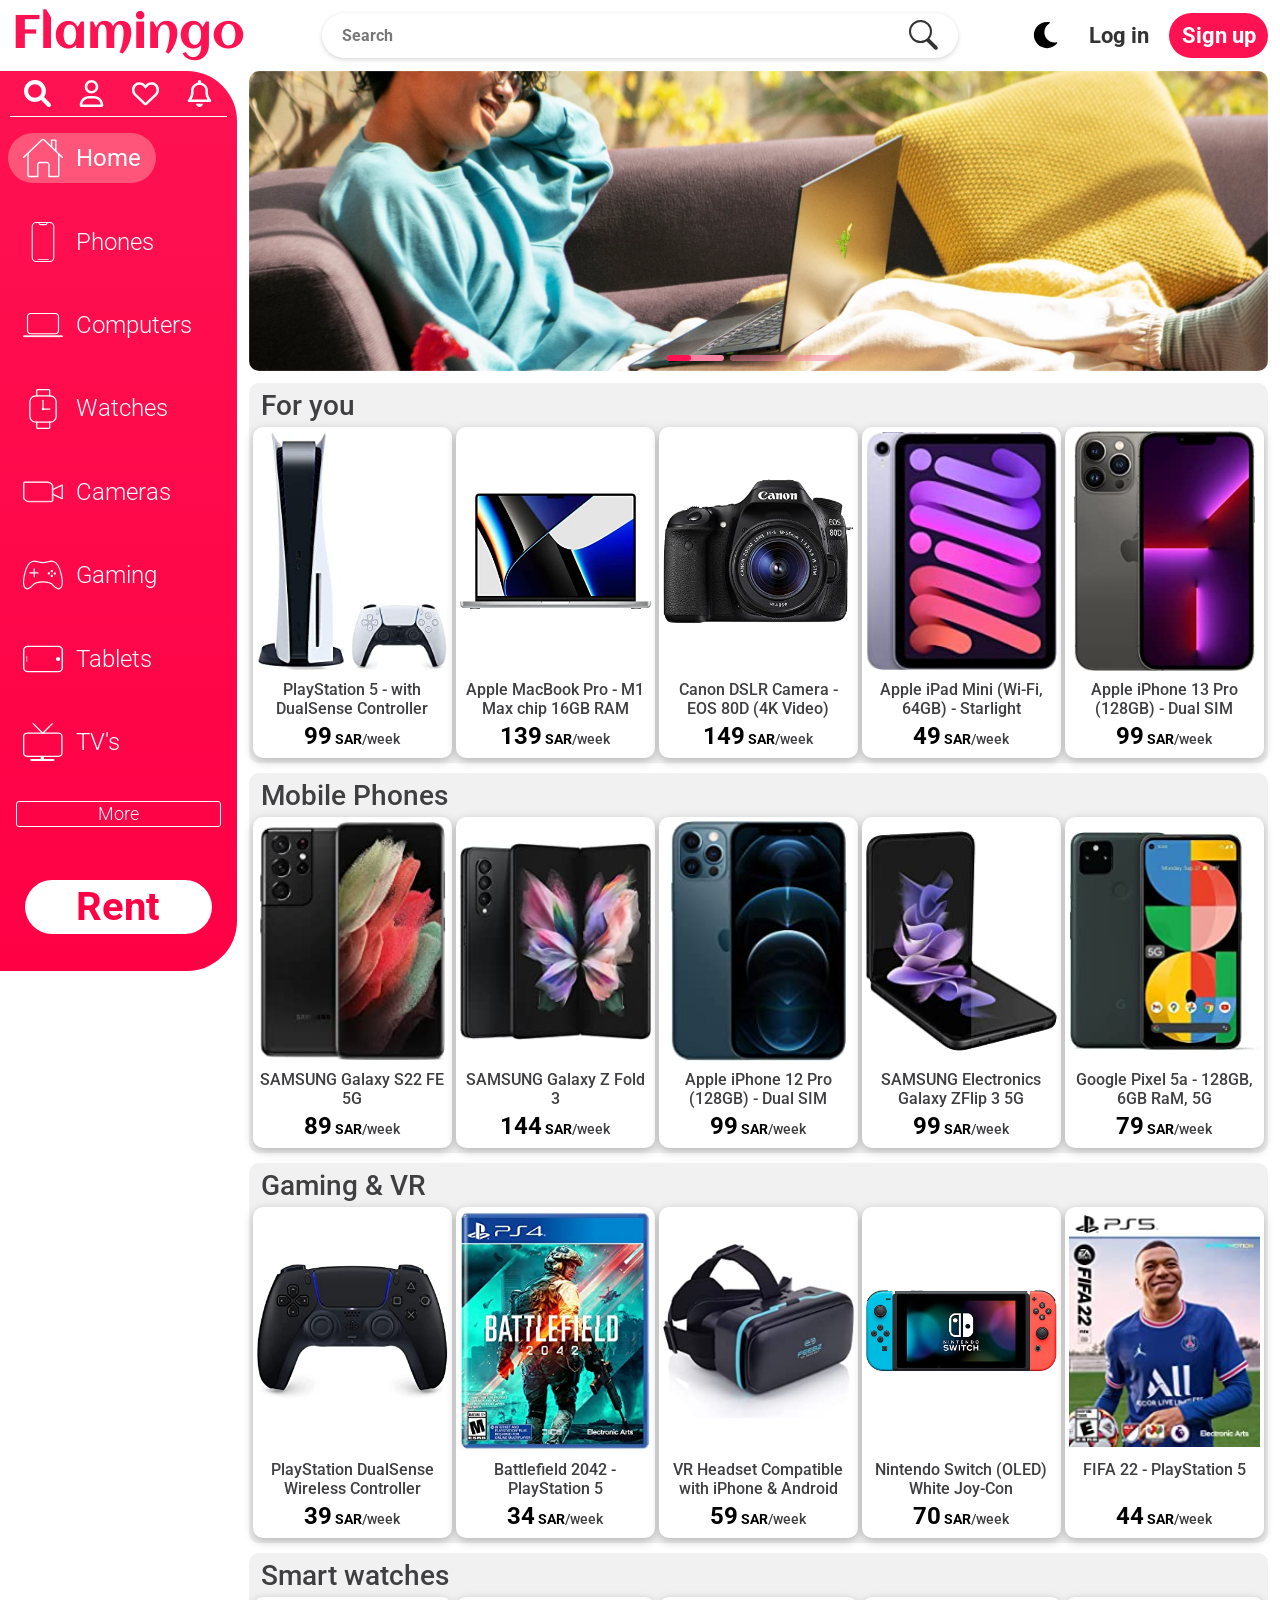
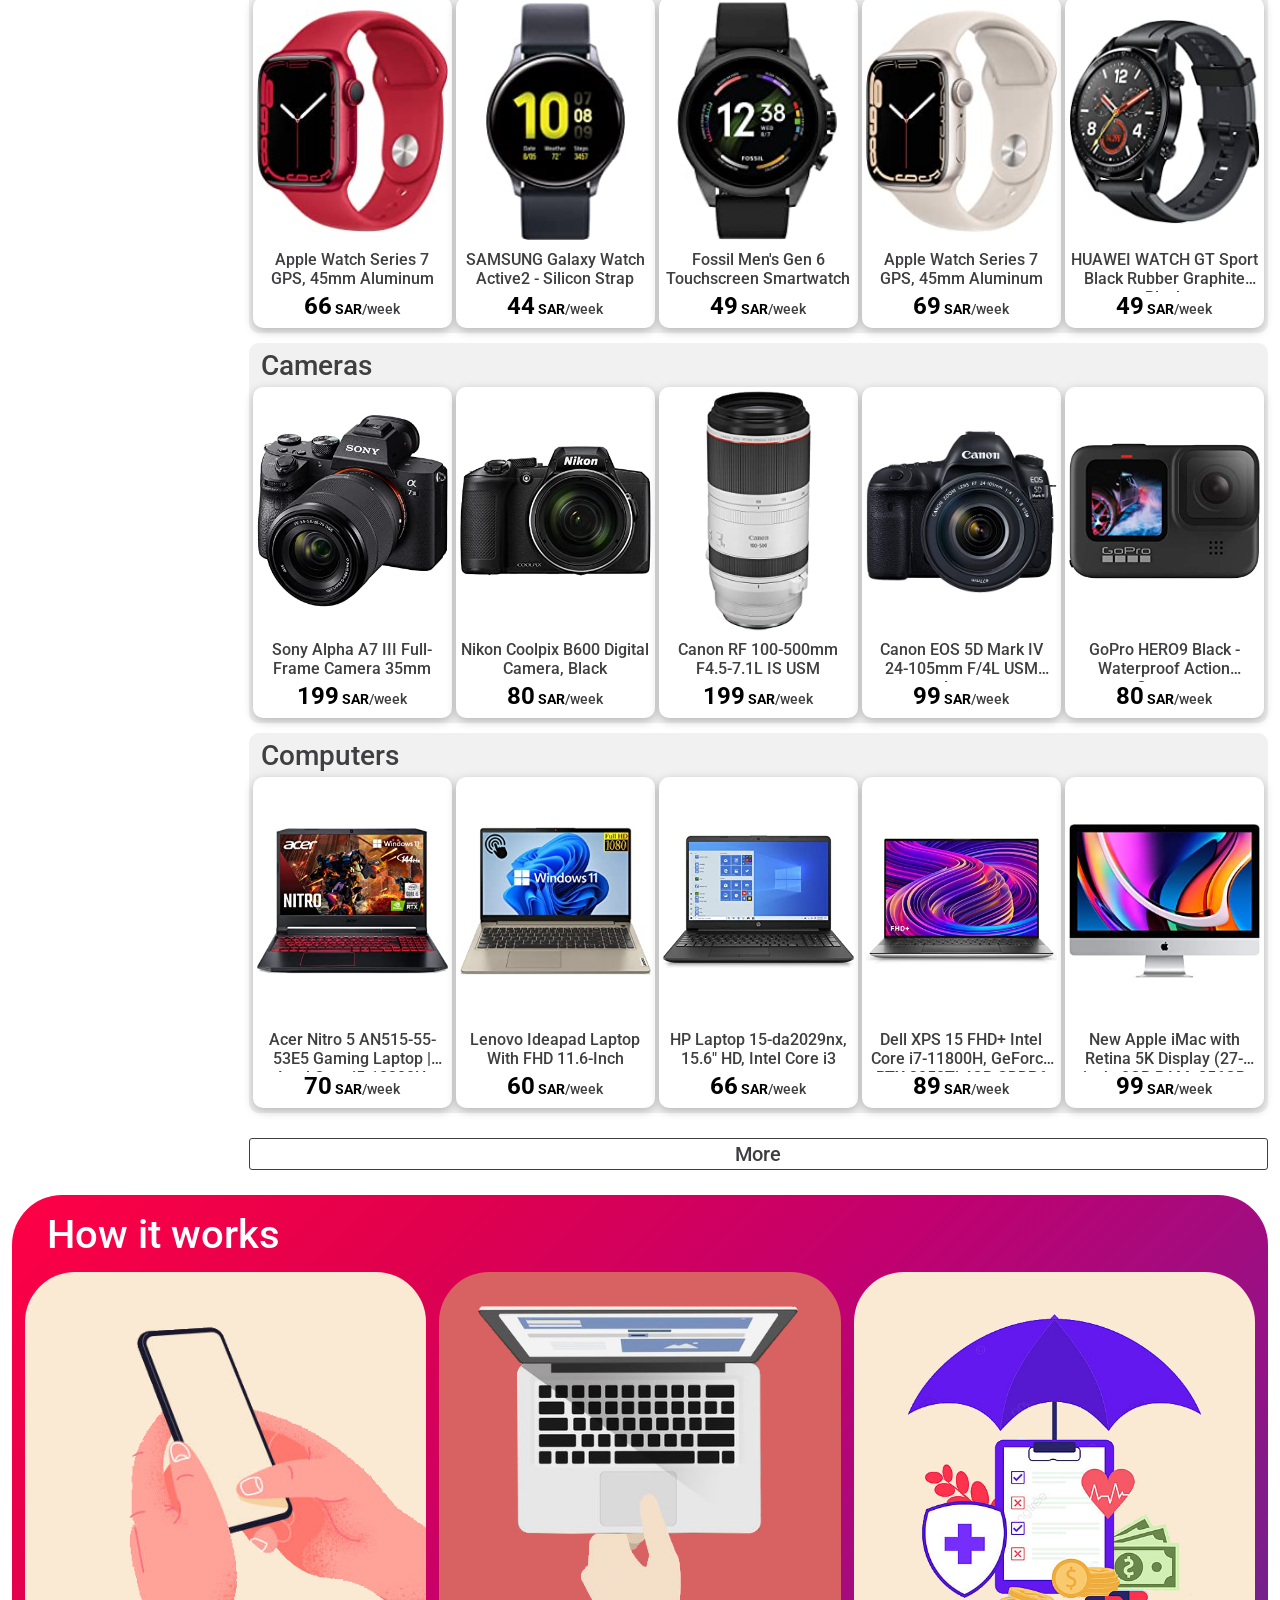
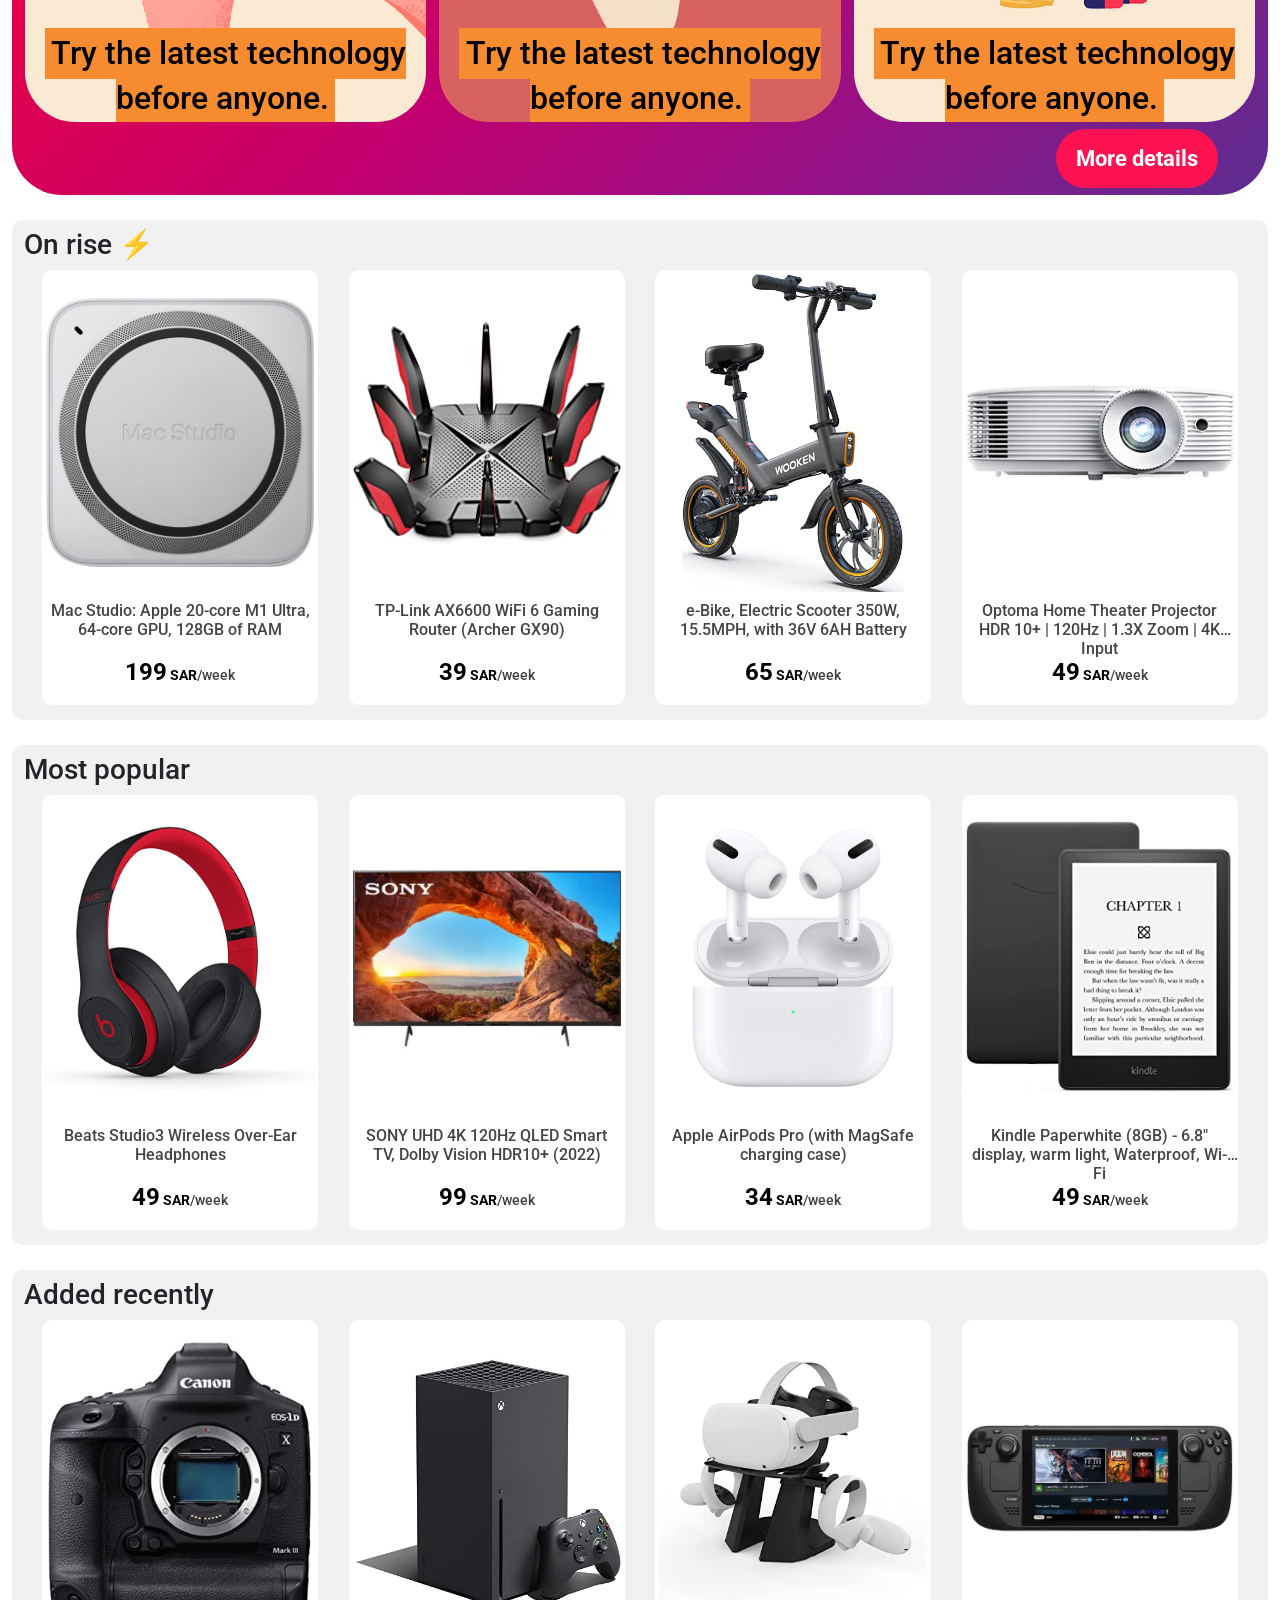
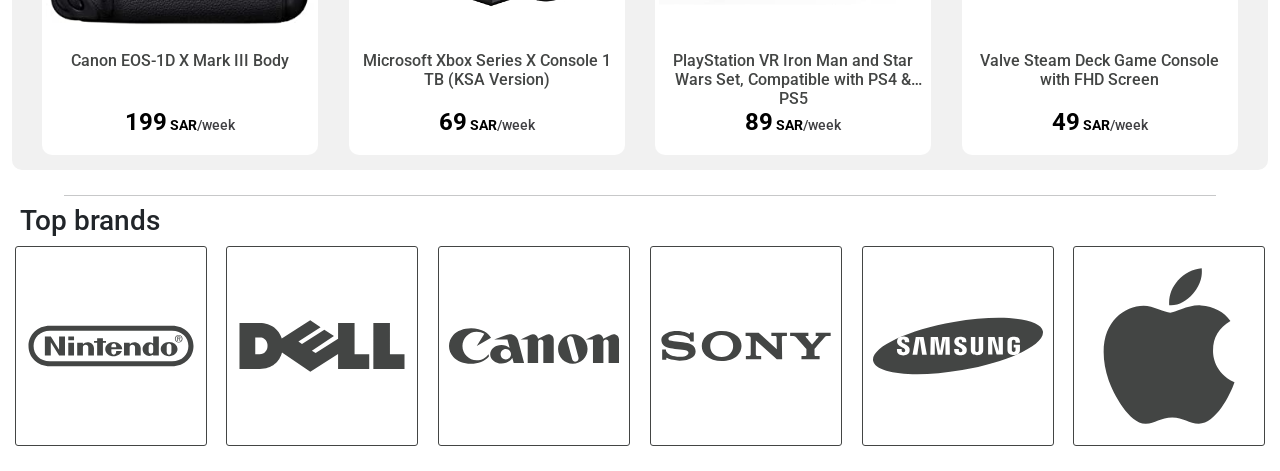
==== index.html @ 613e37cb "fix" ====
<!DOCTYPE html>
<html lang="en">

<head>

    <title>Flamingo | Rent your favorite electronics with flamingo.</title>

    <!-- Meta Tags -->
    <meta charset="UTF-8">
    <meta name="author" content="Flamingo | First website in the Middle East to rent electronics">
    <meta http-equiv="X-UA-Compatible" content="IE=edge">
    <meta name="viewport" content="width=device-width, initial-scale=1.0">
    <meta name="theme-color" media="(prefers-color-scheme: light)" content="white">
    <meta name="theme-color" media="(prefers-color-scheme: dark)" content="black">
    <meta name="description" content="Rent your favorite electronics & try high tech before everyone.">
    <meta name="keywords"
        content="rent, lease, electronics, apple, iphone, iphone pro max, apple watch, pro, max, mac, macbook, macbook pro, macbook air, ipad, ipad pro, imac, samsung, galaxy, z flip, z fold, note, ultra, FE, samsung watch, tab, tablet, canon, EOS, canon eos, nikon, sony alpha, dslr, sony, playstation, playstation 5, ps5, playstation VR VR, dualsense, dualsense controller, fifa, call of duty, battlefield, google, google pixel, google pixel pro, nintendo, nintendo switch, nintendo switch lite, nintendo switch oled, smart watch, huawei, huawei tablet, huawei watch, gopro, gopro hero, gopro max, gopro camera, dell, dell alienware, dell xps, dell vostro, hp, hp pavilion, hp envy, lenovo, lenovo yoga, lenovo thinkpad, acer, acer aspire, acer nitro, acer predator">

    <!-- Facebook open graph -->
    <meta property="og:url" content="" />
    <meta property="og:image" content=".jpg" />
    <meta property="og:type" content="website" />
    <meta property="og:title" content="Flamingo | First website in the Middle East to rent electronics" />
    <meta property="og:description" content="Rent your favorite electronics & try high tech before everyone." />

    <!-- Twitter open graph -->
    <meta name="twitter:image" content=".jpg">
    <meta name="twitter:card" content="summary_large_image">
    <meta name="twitter:title" content="Flamingo | First website in the Middle East to rent electronics">
    <meta name="twitter:description" content="Rent your favorite electronics & try high tech before everyone.">

    <!-- Google Fonts File -->
    <link rel="preconnect" href="https://fonts.googleapis.com">
    <link rel="preconnect" href="https://fonts.gstatic.com" crossorigin>
    <link
        href="https://fonts.googleapis.com/css2?family=Aclonica&family=Roboto:ital,wght@0,100;0,300;0,400;0,500;0,700;0,900;1,100;1,300;1,400;1,500;1,700;1,900&display=swap"
        rel="stylesheet">

    <!-- Website icon -->
    <link rel="shortcut icon" type="image/ico" href="flamingo.ico">

    <!-- Normalize File -->
    <link rel="stylesheet" href="Normalize.css">

    <!-- Bootstrap File -->
    <link rel="stylesheet" href="bootstrap-5.1.3-dist/css/bootstrap.css">

    <!-- CSS File -->
    <link rel="stylesheet" href="main.css">

</head>

<body ondragstart="return false;">

    <!-- Start header -->
    <header>
        <div class="container-box">
            <!-- Website Logo -->
            <div class="logo">
                <a class="logo-link" href="#">Flamingo</a>
            </div>
            <!-- Search Box -->
            <div class="search-box">
                <div class="search-div">
                    <form autocomplete="off" action="" method="get">
                        <input class="input-search" type="search" value placeholder="Search" autocomplete="off"
                            name="hidden" autofill="off">
                    </form>
                </div>
                <div class="search-icon">
                    <svg width="29" height="30" viewBox="0 0 29 30" fill="none">
                        <path
                            d="M19.7375 18L28.2564 26.5188C29.0123 27.2748 29.0123 28.5004 28.2564 29.2563C27.5004 30.0123 26.2748 30.0123 25.5189 29.2563L17.0001 20.7375L19.7375 18Z"
                            fill="currentColor" />
                        <circle cx="11.5" cy="11.5" r="10.5" stroke="currentColor" stroke-width="2" />
                    </svg>
                </div>
            </div>
            <!-- Three Button (Darkmode, Login, & Sign up) -->
            <div class="btn-box">

                <!-- Darkmode Button -->
                <div class="dark-box">
                    <input type="checkbox" class="dark dark-mode-toggle" id="dark-mode-toggle">
                    <label class="slider" for="dark-mode-toggle">
                        <div class="before"></div>
                    </label>
                </div>

                <!-- Login Button -->
                <div class="log-in-box">
                    <a class="log-in" href="#">Log in</a>
                </div>

                <!-- Sign up Button -->
                <div class="sign-up-box">
                    <a class="sign-up" href="#">Sign up</a>
                </div>

            </div>
        </div>
    </header>
    <!-- End header -->

    <!-- Start Body Site-->
    <section class="body-site container-fluid">
        <div class="body-row row">
            <!-- Start Nav Bar-->
            <nav class="col-3">
                <div class="nav-box container-fluid">
                    <!-- Mini Notification Box -->
                    <div class="mini-nav row flex-nowrap justify-content-between align-items-center">
                        <!-- Search icon-->
                        <div class="col-3 four-mini-nav">
                            <a href="#">
                                <svg xmlns="http://www.w3.org/2000/svg" viewBox="0 0 512 512">
                                    <path
                                        d="M500.3 443.7l-119.7-119.7c27.22-40.41 40.65-90.9 33.46-144.7C401.8 87.79 326.8 13.32 235.2 1.723C99.01-15.51-15.51 99.01 1.724 235.2c11.6 91.64 86.08 166.7 177.6 178.9c53.8 7.189 104.3-6.236 144.7-33.46l119.7 119.7c15.62 15.62 40.95 15.62 56.57 0C515.9 484.7 515.9 459.3 500.3 443.7zM79.1 208c0-70.58 57.42-128 128-128s128 57.42 128 128c0 70.58-57.42 128-128 128S79.1 278.6 79.1 208z" />
                                </svg>
                            </a>
                        </div>
                        <!-- User icon -->
                        <div class="col-3 user four-mini-nav">
                            <a href="#">
                                <svg xmlns="http://www.w3.org/2000/svg" viewBox="0 0 448 512">
                                    <path
                                        d="M272 304h-96C78.8 304 0 382.8 0 480c0 17.67 14.33 32 32 32h384c17.67 0 32-14.33 32-32C448 382.8 369.2 304 272 304zM48.99 464C56.89 400.9 110.8 352 176 352h96c65.16 0 119.1 48.95 127 112H48.99zM224 256c70.69 0 128-57.31 128-128c0-70.69-57.31-128-128-128S96 57.31 96 128C96 198.7 153.3 256 224 256zM224 48c44.11 0 80 35.89 80 80c0 44.11-35.89 80-80 80S144 172.1 144 128C144 83.89 179.9 48 224 48z" />
                                </svg>
                            </a>
                        </div>
                        <!-- Love icon -->
                        <div class="col-3 four-mini-nav">
                            <a href="#">
                                <svg xmlns="http://www.w3.org/2000/svg" viewBox="0 0 512 512">
                                    <path
                                        d="M244 84L255.1 96L267.1 84.02C300.6 51.37 347 36.51 392.6 44.1C461.5 55.58 512 115.2 512 185.1V190.9C512 232.4 494.8 272.1 464.4 300.4L283.7 469.1C276.2 476.1 266.3 480 256 480C245.7 480 235.8 476.1 228.3 469.1L47.59 300.4C17.23 272.1 0 232.4 0 190.9V185.1C0 115.2 50.52 55.58 119.4 44.1C164.1 36.51 211.4 51.37 244 84C243.1 84 244 84.01 244 84L244 84zM255.1 163.9L210.1 117.1C188.4 96.28 157.6 86.4 127.3 91.44C81.55 99.07 48 138.7 48 185.1V190.9C48 219.1 59.71 246.1 80.34 265.3L256 429.3L431.7 265.3C452.3 246.1 464 219.1 464 190.9V185.1C464 138.7 430.4 99.07 384.7 91.44C354.4 86.4 323.6 96.28 301.9 117.1L255.1 163.9z" />
                                </svg>
                            </a>
                        </div>
                        <!-- Notification icon -->
                        <div class="col-3 four-mini-nav">
                            <a href="#">
                                <svg xmlns="http://www.w3.org/2000/svg" viewBox="0 0 448 512">
                                    <path
                                        d="M256 32V49.88C328.5 61.39 384 124.2 384 200V233.4C384 278.8 399.5 322.9 427.8 358.4L442.7 377C448.5 384.2 449.6 394.1 445.6 402.4C441.6 410.7 433.2 416 424 416H24C14.77 416 6.365 410.7 2.369 402.4C-1.628 394.1-.504 384.2 5.26 377L20.17 358.4C48.54 322.9 64 278.8 64 233.4V200C64 124.2 119.5 61.39 192 49.88V32C192 14.33 206.3 0 224 0C241.7 0 256 14.33 256 32V32zM216 96C158.6 96 112 142.6 112 200V233.4C112 281.3 98.12 328 72.31 368H375.7C349.9 328 336 281.3 336 233.4V200C336 142.6 289.4 96 232 96H216zM288 448C288 464.1 281.3 481.3 269.3 493.3C257.3 505.3 240.1 512 224 512C207 512 190.7 505.3 178.7 493.3C166.7 481.3 160 464.1 160 448H288z" />
                                </svg>
                            </a>
                        </div>
                        <!-- Three dots icon (appears only in screen under 13 inch) -->
                        <div class="col-12 nine-dots-box">
                            <div class="nine-dots">
                                <svg width="24" height="24" viewBox="0 0 24 24" fill="none"
                                    xmlns="http://www.w3.org/2000/svg" data-testid="category-menu-icon">
                                    <path
                                        d="M7.58594 7.21875C7.2207 7.69336 6.64648 8 6 8C5.54883 8 5.13281 7.85156 4.79688 7.59961C4.3125 7.23438 4 6.6543 4 6C4 4.89453 4.89453 4 6 4C7.10547 4 8 4.89453 8 6C8 6.45898 7.8457 6.88281 7.58594 7.21875Z"
                                        class="group-one"></path>
                                    <path
                                        d="M13.5859 7.21875C13.2207 7.69336 12.6465 8 12 8C11.5488 8 11.1328 7.85156 10.7969 7.59961C10.3125 7.23438 10 6.6543 10 6C10 4.89453 10.8945 4 12 4C13.1055 4 14 4.89453 14 6C14 6.45898 13.8457 6.88281 13.5859 7.21875Z"
                                        class="group-one"></path>
                                    <path
                                        d="M19.5859 7.21875C19.2207 7.69336 18.6465 8 18 8C17.5488 8 17.1328 7.85156 16.7969 7.59961C16.3125 7.23438 16 6.6543 16 6C16 4.89453 16.8945 4 18 4C19.1055 4 20 4.89453 20 6C20 6.45898 19.8457 6.88281 19.5859 7.21875Z"
                                        class="group-one"></path>
                                    <path
                                        d="M8 12C8 13.1055 7.10547 14 6 14C4.89453 14 4 13.1055 4 12C4 10.8945 4.89453 10 6 10C6.64062 10 7.21094 10.3008 7.57617 10.7695C7.8418 11.1094 8 11.5352 8 12Z"
                                        class="group-two"></path>
                                    <path
                                        d="M14 12C14 13.1055 13.1055 14 12 14C10.8945 14 10 13.1055 10 12C10 10.8945 10.8945 10 12 10C12.6406 10 13.2109 10.3008 13.5762 10.7695C13.8418 11.1094 14 11.5352 14 12Z"
                                        class="group-two"></path>
                                    <path
                                        d="M20 12C20 13.1055 19.1055 14 18 14C16.8945 14 16 13.1055 16 12C16 10.8945 16.8945 10 18 10C18.6406 10 19.2109 10.3008 19.5762 10.7695C19.8418 11.1094 20 11.5352 20 12Z"
                                        class="group-two"></path>
                                    <path
                                        d="M7.70117 19.0527C7.89062 18.748 8 18.3867 8 18C8 16.8945 7.10547 16 6 16C4.89453 16 4 16.8945 4 18C4 19.1055 4.89453 20 6 20C6.71875 20 7.34961 19.6211 7.70117 19.0527Z"
                                        class="group-three"></path>
                                    <path
                                        d="M13.7012 19.0527C13.8906 18.748 14 18.3867 14 18C14 16.8945 13.1055 16 12 16C10.8945 16 10 16.8945 10 18C10 19.1055 10.8945 20 12 20C12.7188 20 13.3496 19.6211 13.7012 19.0527Z"
                                        class="group-three"></path>
                                    <path
                                        d="M19.7012 19.0527C19.8906 18.748 20 18.3867 20 18C20 16.8945 19.1055 16 18 16C16.8945 16 16 16.8945 16 18C16 19.1055 16.8945 20 18 20C18.7188 20 19.3496 19.6211 19.7012 19.0527Z"
                                        class="group-three"></path>
                                </svg>
                            </div>

                            <div class="drop-list">
                                <div class="">
                                    <a class="search-icon-drop-nav" href="#">
                                        <svg viewBox="0 0 24 24" aria-hidden="true"><g><path d="M21.53 20.47l-3.66-3.66C19.195 15.24 20 13.214 20 11c0-4.97-4.03-9-9-9s-9 4.03-9 9 4.03 9 9 9c2.215 0 4.24-.804 5.808-2.13l3.66 3.66c.147.146.34.22.53.22s.385-.073.53-.22c.295-.293.295-.767.002-1.06zM3.5 11c0-4.135 3.365-7.5 7.5-7.5s7.5 3.365 7.5 7.5-3.365 7.5-7.5 7.5-7.5-3.365-7.5-7.5z"></path></g></svg>
                                    </a>
                                </div>
                                <div class="">
                                    <a href="#">
                                        <svg viewBox="0 0 24 24" aria-hidden="true"><g><path d="M12 11.816c1.355 0 2.872-.15 3.84-1.256.814-.93 1.078-2.368.806-4.392-.38-2.825-2.117-4.512-4.646-4.512S7.734 3.343 7.354 6.17c-.272 2.022-.008 3.46.806 4.39.968 1.107 2.485 1.256 3.84 1.256zM8.84 6.368c.162-1.2.787-3.212 3.16-3.212s2.998 2.013 3.16 3.212c.207 1.55.057 2.627-.45 3.205-.455.52-1.266.743-2.71.743s-2.255-.223-2.71-.743c-.507-.578-.657-1.656-.45-3.205zm11.44 12.868c-.877-3.526-4.282-5.99-8.28-5.99s-7.403 2.464-8.28 5.99c-.172.692-.028 1.4.395 1.94.408.52 1.04.82 1.733.82h12.304c.693 0 1.325-.3 1.733-.82.424-.54.567-1.247.394-1.94zm-1.576 1.016c-.126.16-.316.246-.552.246H5.848c-.235 0-.426-.085-.552-.246-.137-.174-.18-.412-.12-.654.71-2.855 3.517-4.85 6.824-4.85s6.114 1.994 6.824 4.85c.06.242.017.48-.12.654z"></path></g></svg>
                                    </a>
                                </div>
                                <div class="">
                                    <a href="#">
                                        <svg viewBox="0 0 24 24" aria-hidden="true"><g><path d="M12 21.638h-.014C9.403 21.59 1.95 14.856 1.95 8.478c0-3.064 2.525-5.754 5.403-5.754 2.29 0 3.83 1.58 4.646 2.73.814-1.148 2.354-2.73 4.645-2.73 2.88 0 5.404 2.69 5.404 5.755 0 6.376-7.454 13.11-10.037 13.157H12zM7.354 4.225c-2.08 0-3.903 1.988-3.903 4.255 0 5.74 7.034 11.596 8.55 11.658 1.518-.062 8.55-5.917 8.55-11.658 0-2.267-1.823-4.255-3.903-4.255-2.528 0-3.94 2.936-3.952 2.965-.23.562-1.156.562-1.387 0-.014-.03-1.425-2.965-3.954-2.965z"></path></g></svg>
                                    </a>
                                </div>
                                <div class="">
                                    <a href="#">
                                        <svg viewBox="0 0 24 24" aria-hidden="true"><g><path d="M21.697 16.468c-.02-.016-2.14-1.64-2.103-6.03.02-2.532-.812-4.782-2.347-6.335C15.872 2.71 14.01 1.94 12.005 1.93h-.013c-2.004.01-3.866.78-5.242 2.174-1.534 1.553-2.368 3.802-2.346 6.334.037 4.33-2.02 5.967-2.102 6.03-.26.193-.366.53-.265.838.102.308.39.515.712.515h4.92c.102 2.31 1.997 4.16 4.33 4.16s4.226-1.85 4.327-4.16h4.922c.322 0 .61-.206.71-.514.103-.307-.003-.645-.263-.838zM12 20.478c-1.505 0-2.73-1.177-2.828-2.658h5.656c-.1 1.48-1.323 2.66-2.828 2.66zM4.38 16.32c.74-1.132 1.548-3.028 1.524-5.896-.018-2.16.644-3.982 1.913-5.267C8.91 4.05 10.397 3.437 12 3.43c1.603.008 3.087.62 4.18 1.728 1.27 1.285 1.933 3.106 1.915 5.267-.024 2.868.785 4.765 1.525 5.896H4.38z"></path></g></svg>
                                    </a>
                                </div>
                            </div>
                        </div>
                    </div>

                    <!-- Start Nav Categories -->
                    <div class="categories-box">

                        <!-- Home -->
                        <div>
                            <a href="#" class="row cat-items active-btn">
                                <div class="col-12 cat">
                                    <div class="">
                                        <svg class="big-nav-icon" width="56" height="54" viewBox="0 0 56 54" fill="none"
                                            xmlns="http://www.w3.org/2000/svg">
                                            <path
                                                d="M7 21V51.0317C7 51.5538 7.20593 52.0544 7.57247 52.4235C7.93902 52.7926 8.43617 53 8.95455 53H20.6818V36.2698C20.6818 35.4868 20.9907 34.7359 21.5405 34.1822C22.0903 33.6285 22.8361 33.3175 23.6136 33.3175H33.3864C34.1639 33.3175 34.9096 33.6285 35.4595 34.1822C36.0093 34.7359 36.3182 35.4868 36.3182 36.2698V53H48.0455C48.5638 53 49.061 52.7926 49.4275 52.4235C49.7941 52.0544 50 51.5538 50 51.0317V22"
                                                stroke="white" stroke-width="2" stroke-linecap="round"
                                                stroke-linejoin="round" />
                                            <path
                                                d="M55 26L29.3126 1.47871C28.71 0.844041 27.3009 0.836829 26.6874 1.47871L1 26"
                                                stroke="white" stroke-width="2" stroke-linecap="round"
                                                stroke-linejoin="round" />
                                            <path d="M46 17V2H40V11" stroke="white" stroke-width="2"
                                                stroke-linecap="round" stroke-linejoin="round" />
                                        </svg>
                                    </div>
                                    <div class="text">Home</div>
                                </div>
                            </a>
                        </div>

                        <!-- Phones -->
                        <div>
                            <a href="#" class="row cat-items">
                                <div class="col-12 cat">
                                    <div class="">
                                        <svg class="big-nav-icon" width="43" height="76" viewBox="0 0 43 76" fill="none"
                                            xmlns="http://www.w3.org/2000/svg">
                                            <path
                                                d="M34.3125 1H8.6875C4.44181 1 1 4.31309 1 8.4V67.6C1 71.6869 4.44181 75 8.6875 75H34.3125C38.5582 75 42 71.6869 42 67.6V8.4C42 4.31309 38.5582 1 34.3125 1Z"
                                                stroke="white" stroke-width="2" stroke-linecap="round"
                                                stroke-linejoin="round" />
                                            <path
                                                d="M9 1H12.75C13.0815 1 13.3995 1.14048 13.6339 1.39052C13.8683 1.64057 14 1.97971 14 2.33333C14 3.04058 14.2634 3.71885 14.7322 4.21895C15.2011 4.71905 15.837 5 16.5 5H26.5C27.163 5 27.7989 4.71905 28.2678 4.21895C28.7366 3.71885 29 3.04058 29 2.33333C29 1.97971 29.1317 1.64057 29.3661 1.39052C29.6005 1.14048 29.9185 1 30.25 1H34"
                                                stroke="white" stroke-width="2" stroke-linecap="round"
                                                stroke-linejoin="round" />
                                            <rect x="11" y="71" width="22" height="1" rx="0.5" fill="white" />
                                        </svg>
                                    </div>
                                    <div class="text">Phones</div>
                                </div>
                            </a>
                        </div>

                        <!-- Computers -->
                        <div>
                            <a href="#" class="row cat-items">
                                <div class="col-12 cat">
                                    <div class="">
                                        <svg class="big-nav-icon" width="71" height="43" viewBox="0 0 71 43" fill="none"
                                            xmlns="http://www.w3.org/2000/svg">
                                            <rect x="8" y="1" width="55" height="36" rx="6" stroke="white"
                                                stroke-width="2" />
                                            <rect x="0.719595" y="40.7196" width="69.5608" height="1.43919"
                                                rx="0.719595" fill="white" />
                                            <rect x="0.719595" y="40.7196" width="69.5608" height="1.43919"
                                                rx="0.719595" stroke="white" stroke-width="1.43919" />
                                        </svg>
                                    </div>
                                    <div class="text">Computers</div>
                                </div>
                            </a>
                        </div>

                        <!-- Watches -->
                        <div>
                            <a href="#" class="row cat-items">
                                <div class="col-12 cat">
                                    <div class="">
                                        <svg class="big-nav-icon" width="44" height="64" viewBox="0 0 44 64" fill="none"
                                            xmlns="http://www.w3.org/2000/svg">
                                            <path
                                                d="M12 12V2.1C12 1.80826 12.1086 1.52847 12.302 1.32218C12.4954 1.11589 12.7577 1 13.0312 1H31.5938C31.8673 1 32.1296 1.11589 32.323 1.32218C32.5164 1.52847 32.625 1.80826 32.625 2.1V12"
                                                stroke="white" stroke-width="2" stroke-linejoin="round" />
                                            <path
                                                d="M32.625 52V61.9C32.625 62.1917 32.5164 62.4715 32.323 62.6778C32.1296 62.8841 31.8673 63 31.5938 63H13.0312C12.7577 63 12.4954 62.8841 12.302 62.6778C12.1086 62.4715 12 62.1917 12 61.9V52"
                                                stroke="white" stroke-width="2" stroke-linejoin="round" />
                                            <path
                                                d="M21 31H33C33.5523 31 34 31.4477 34 32C34 32.5523 33.5523 33 33 33H21V31Z"
                                                fill="white" />
                                            <path
                                                d="M21 18C21 17.4477 21.4477 17 22 17C22.5523 17 23 17.4477 23 18V33H21V18Z"
                                                fill="white" />
                                            <path
                                                d="M33.6667 11H10.3333C5.17868 11 1 15.1787 1 20.3333V43.6667C1 48.8213 5.17868 53 10.3333 53H33.6667C38.8213 53 43 48.8213 43 43.6667V20.3333C43 15.1787 38.8213 11 33.6667 11Z"
                                                stroke="white" stroke-width="2" stroke-linejoin="round" />
                                            <circle cx="22" cy="32" r="2" fill="white" />
                                        </svg>
                                    </div>
                                    <div class="text">Watches</div>
                                </div>
                            </a>
                        </div>

                        <!-- Cameras -->
                        <div>
                            <a href="#" class="row cat-items">
                                <div class="col-12 cat">
                                    <div class="">
                                        <svg class="big-nav-icon" width="71" height="37" viewBox="0 0 71 37" fill="none"
                                            xmlns="http://www.w3.org/2000/svg">
                                            <path
                                                d="M53.3621 12.4527V13.2431L54.0762 12.9045L69.3739 5.65291C69.3745 5.65262 69.3752 5.65233 69.3758 5.65204C69.494 5.59766 69.632 5.56709 69.7759 5.56709C69.916 5.56709 70.0506 5.59609 70.1667 5.64785C70.2779 5.7081 70.3609 5.78435 70.4156 5.86375C70.4697 5.94216 70.4957 6.02238 70.5 6.09815V30.4231C70.4957 30.4988 70.4697 30.5791 70.4156 30.6575C70.3617 30.7357 70.2803 30.8108 70.1716 30.8707C70.0521 30.92 69.9164 30.9472 69.7759 30.9472C69.6314 30.9472 69.4919 30.9184 69.3699 30.8664L54.0762 23.6167L53.3621 23.2781V24.0685V33.4778C53.3621 34.1188 53.0555 34.7574 52.4674 35.2448C51.8766 35.7345 51.0582 36.0212 50.1897 36.0212H11.0172C8.20069 36.0212 5.51416 35.0932 3.54592 33.462C1.58038 31.8331 0.5 29.6462 0.5 27.3909V3.04343C0.5 2.40244 0.806555 1.76377 1.39467 1.27638C1.98549 0.786754 2.80383 0.5 3.67241 0.5H42.8448C45.6614 0.5 48.3479 1.42805 50.3161 3.05919C52.2817 4.68808 53.3621 6.87497 53.3621 9.1303V12.4527ZM11.0158 34.9923H11.0172H50.1897C50.6197 34.9923 51.0468 34.8515 51.3743 34.5801C51.7045 34.3065 51.9138 33.913 51.9138 33.4778L51.9138 9.1303L51.9138 9.12816C51.905 7.08152 50.9195 5.14458 49.2141 3.7313C47.5114 2.32021 45.2214 1.53595 42.8463 1.52896H42.8448H3.67241C3.24235 1.52896 2.81524 1.66973 2.48777 1.94111C2.15761 2.21473 1.94828 2.60821 1.94828 3.04343L1.94827 27.3909L1.94828 27.3931C1.95705 29.4397 2.94257 31.3766 4.64793 32.7899C6.35064 34.201 8.64067 34.9853 11.0158 34.9923ZM68.3379 29.1363L69.0517 29.474V28.6844V7.83684V7.04719L68.3379 7.38487L53.6483 14.334L53.3621 14.4694V14.786V21.7352V22.0518L53.6483 22.1872L68.3379 29.1363Z"
                                                fill="white" stroke="white" />
                                        </svg>
                                    </div>
                                    <div class="text">Cameras</div>
                                </div>
                            </a>
                        </div>

                        <!-- Gaming -->
                        <div>
                            <a href="#" class="row cat-items">
                                <div class="col-12 cat">
                                    <div class="">
                                        <svg class="big-nav-icon" width="68" height="49" viewBox="0 0 68 49" fill="none"
                                            xmlns="http://www.w3.org/2000/svg">
                                            <path
                                                d="M64.9608 23.4458C62.2585 11.2294 58.2505 3.43671 51.8265 1.53773C50.5824 1.17479 49.2923 0.993735 47.9963 1.0002C44.0471 1.0002 40.9306 3.35005 33.8971 3.35005C26.8637 3.35005 23.7413 1.0002 19.798 1.0002C18.4479 0.993206 17.1034 1.17412 15.8032 1.53773C9.37049 3.43671 5.39629 11.2368 2.66311 23.4458C-0.127345 35.9162 0.377875 45.7694 5.83248 47.661C9.651 48.9828 13.0656 46.2497 16.2996 42.227C19.9713 37.6448 24.4933 36.2349 33.8971 36.2349C43.301 36.2349 47.6467 37.6448 51.3243 42.227C54.5553 46.2526 58.0963 48.952 61.8134 47.6845C67.8379 45.627 67.7527 36.063 64.9608 23.4458Z"
                                                stroke="white" stroke-width="2" stroke-miterlimit="10" />
                                            <path d="M19 14V27.5" stroke="white" stroke-width="2" stroke-linecap="round"
                                                stroke-linejoin="round" />
                                            <path d="M25.5 21H12" stroke="white" stroke-width="2" stroke-linecap="round"
                                                stroke-linejoin="round" />
                                            <path
                                                d="M44 24C45.1046 24 46 23.1046 46 22C46 20.8954 45.1046 20 44 20C42.8954 20 42 20.8954 42 22C42 23.1046 42.8954 24 44 24Z"
                                                fill="white" />
                                            <path
                                                d="M54 24C53.6042 24 53.2173 23.8826 52.8883 23.6626C52.5593 23.4426 52.303 23.13 52.1518 22.7642C52.0005 22.3985 51.9612 21.9961 52.0388 21.608C52.1164 21.2199 52.3074 20.8635 52.5876 20.584C52.8678 20.3045 53.2246 20.1144 53.6129 20.0378C54.0012 19.9612 54.4035 20.0015 54.7688 20.1537C55.1342 20.3058 55.4462 20.5629 55.6654 20.8925C55.8845 21.2221 56.001 21.6092 56 22.005C55.9987 22.5346 55.7874 23.042 55.4124 23.416C55.0375 23.79 54.5296 24 54 24Z"
                                                fill="white" />
                                            <path
                                                d="M49 20C50.1046 20 51 19.1046 51 18C51 16.8954 50.1046 16 49 16C47.8954 16 47 16.8954 47 18C47 19.1046 47.8954 20 49 20Z"
                                                fill="white" />
                                            <path
                                                d="M49 28C50.1046 28 51 27.1046 51 26C51 24.8954 50.1046 24 49 24C47.8954 24 47 24.8954 47 26C47 27.1046 47.8954 28 49 28Z"
                                                fill="white" />
                                        </svg>
                                    </div>
                                    <div class="text">Gaming</div>
                                </div>
                            </a>
                        </div>

                        <!-- Tablets -->
                        <div>
                            <a href="#" class="row cat-items">
                                <div class="col-12 cat">
                                    <div class="">
                                        <svg class="big-nav-icon" width="57" height="38" viewBox="0 0 57 38" fill="none"
                                            xmlns="http://www.w3.org/2000/svg">
                                            <rect x="5" y="15" width="1" height="8" fill="white" />
                                            <path
                                                d="M53 19C53 20.6569 51.6569 22 50 22C48.3431 22 47 20.6569 47 19C47 17.3431 48.3431 16 50 16C51.6569 16 53 17.3431 53 19Z"
                                                fill="white" />
                                            <rect x="1" y="1" width="55" height="36" rx="6" stroke="white"
                                                stroke-width="2" />
                                        </svg>
                                    </div>
                                    <div class="text">Tablets</div>
                                </div>
                            </a>
                        </div>

                        <!-- TV's -->
                        <div>
                            <a href="#" class="row cat-items">
                                <div class="col-12 cat">
                                    <div class="">
                                        <svg class="big-nav-icon" width="61" height="58" viewBox="0 0 61 58" fill="none"
                                            xmlns="http://www.w3.org/2000/svg">
                                            <path
                                                d="M53.5 15.5833H6.83333C3.61167 15.5833 1 17.6976 1 20.3056V46.2778C1 48.8858 3.61167 51 6.83333 51H53.5C56.7217 51 59.3333 48.8858 59.3333 46.2778V20.3056C59.3333 17.6976 56.7217 15.5833 53.5 15.5833Z"
                                                stroke="white" stroke-width="2" stroke-linecap="round"
                                                stroke-linejoin="round" />
                                            <path d="M44.75 1L30.1667 15.5833L15.5834 1" stroke="white" stroke-width="2"
                                                stroke-linecap="round" stroke-linejoin="round" />
                                            <rect x="11" y="55" width="37" height="3" rx="1.5" fill="white" />
                                            <rect x="27" y="51" width="5" height="7" fill="white" />
                                        </svg>
                                    </div>
                                    <div class="text">TV's</div>
                                </div>
                            </a>
                        </div>

                        <!-- More Button in Nav -->
                        <div class="more-btn-nav-box">
                            <a href="#" class="row more">More</a>
                        </div>

                        <!-- Rent Button -->
                        <div class="rent-btn-nav-box">

                            <!-- Rent Button text appear in > 13 inch screen -->
                            <a class="row rent-btn-text" href="#">Rent</a>

                            <!-- Rent Button icon appear in < 13 inch screen -->
                            <a class="rent-btn-icon" href="#">
                                <svg xmlns="http://www.w3.org/2000/svg" viewBox="0 0 448 512">
                                    <path
                                        d="M384 32C419.3 32 448 60.65 448 96V416C448 451.3 419.3 480 384 480H64C28.65 480 0 451.3 0 416V96C0 60.65 28.65 32 64 32H384zM224 368C237.3 368 248 357.3 248 344V280H312C325.3 280 336 269.3 336 256C336 242.7 325.3 232 312 232H248V168C248 154.7 237.3 144 224 144C210.7 144 200 154.7 200 168V232H136C122.7 232 112 242.7 112 256C112 269.3 122.7 280 136 280H200V344C200 357.3 210.7 368 224 368z" />
                                </svg>
                            </a>

                        </div>
                    </div>
                </div>
            </nav>
            <!-- End Nav -->

            <!-- Start Carousel Section -->
            <section class="carousel-section col-9">
                <div class="img-box">
                    <div id="carouselExampleIndicators" class="carousel slide" data-bs-ride="carousel">
                        <div class="carousel-indicators">
                            <button type="button" data-bs-target="#carouselExampleIndicators" data-bs-slide-to="0"
                                class="active" aria-current="true" aria-label="Slide 1">
                                <span></span>
                            </button>
                            <button type="button" data-bs-target="#carouselExampleIndicators" data-bs-slide-to="1"
                                aria-label="Slide 2">
                                <span></span>
                            </button>
                            <button type="button" data-bs-target="#carouselExampleIndicators" data-bs-slide-to="2"
                                aria-label="Slide 3">
                                <span></span>
                            </button>
                        </div>
                        <div class="carousel-inner">
                            <div class="carousel-item active">
                                <img src="images/carousel img/1.webp" class="d-block w-100" alt="...">
                            </div>
                            <div class="carousel-item">
                                <img src="images/carousel img/2.webp" class="d-block w-100" alt="...">
                            </div>
                            <div class="carousel-item">
                                <img src="images/carousel img/3.webp" class="d-block w-100" alt="...">
                            </div>
                        </div>
                    </div>
                </div>

                <!-- Start Main Section(Shelves) -->
                <section class="main-box row">
                    <div class="contin-product col-12">

                        <!-- For you shelves -->
                        <div class="row justify-content-evenly align-items-end for-you shelves">
                            <h3 class="shelve-title">
                                <a class="" href="#">For you</a>
                            </h3>
                            <a href="#" class="item-cards col-3">
                                <div class="img-of-item">
                                    <img src="images/product images/for you/ps5.jpg" alt="">
                                </div>
                                <div class="item-description">
                                    <h4>PlayStation 5 - with DualSense Controller</h4>
                                    <h5><span class="price">99<span class="currency"> SAR</span></span><span
                                            class="week">/week</span></h5>
                                </div>
                            </a>
                            <a href="#" class="item-cards col-3">
                                <div class="img-of-item">
                                    <img src="images/product images/for you/mac.jpg" alt="">
                                </div>
                                <div class="item-description">
                                    <h4>Apple MacBook Pro - M1 Max chip 16GB RAM</h4>
                                    <h5><span class="price">139<span class="currency"> SAR</span></span><span
                                            class="week">/week</span></h5>
                                </div>
                            </a>
                            <a href="#" class="item-cards col-3">
                                <div class="img-of-item">
                                    <img src="images/product images/for you/80D.jpg" alt="">
                                </div>
                                <div class="item-description">
                                    <h4>Canon DSLR Camera - EOS 80D (4K Video)</h4>
                                    <h5><span class="price">149<span class="currency"> SAR</span></span><span
                                            class="week">/week</span></h5>
                                </div>
                            </a>
                            <a href="#" class="item-cards col-3">
                                <div class="img-of-item">
                                    <img src="images/product images/for you/mini.jpg" alt="">
                                </div>
                                <div class="item-description">
                                    <h4>Apple iPad Mini (Wi-Fi, 64GB) - Starlight</h4>
                                    <h5><span class="price">49<span class="currency"> SAR</span></span><span
                                            class="week">/week</span></h5>
                                </div>
                            </a>
                            <a href="#" class="item-cards col-3">
                                <div class="img-of-item">
                                    <img src="images/product images/for you/iphone.jpg" alt="">
                                </div>
                                <div class="item-description">
                                    <h4>Apple iPhone 13 Pro (128GB) - Dual SIM</h4>
                                    <h5><span class="price">99<span class="currency"> SAR</span></span><span
                                            class="week">/week</span></h5>
                                </div>
                            </a>
                        </div>

                        <!-- Mobile Phone shelves -->
                        <div class="row justify-content-evenly align-items-end phones shelves">
                            <h3 class="shelve-title">
                                <a class="" href="#">Mobile Phones</a>
                            </h3>
                            <a href="#" class="item-cards col-3">
                                <div class="img-of-item">
                                    <img src="images/product images/phones/s22.jpg" alt="">
                                </div>
                                <div class="item-description">
                                    <h4>SAMSUNG Galaxy S22 FE 5G</h4>
                                    <h5><span class="price">89<span class="currency"> SAR</span></span><span
                                            class="week">/week</span></h5>
                                </div>
                            </a>
                            <a href="#" class="item-cards col-3">
                                <div class="img-of-item">
                                    <img src="images/product images/phones/fold.jpg" alt="">
                                </div>
                                <div class="item-description">
                                    <h4>SAMSUNG Galaxy Z Fold 3</h4>
                                    <h5><span class="price">144<span class="currency"> SAR</span></span><span
                                            class="week">/week</span></h5>
                                </div>
                            </a>
                            <a href="#" class="item-cards col-3">
                                <div class="img-of-item">
                                    <img src="images/product images/phones/iphone.jpg" alt="">
                                </div>
                                <div class="item-description">
                                    <h4>Apple iPhone 12 Pro (128GB) - Dual SIM</h4>
                                    <h5><span class="price">99<span class="currency"> SAR</span></span><span
                                            class="week">/week</span></h5>
                                </div>
                            </a>
                            <a href="#" class="item-cards col-3">
                                <div class="img-of-item">
                                    <img src="images/product images/phones/flip.jpg" alt="">
                                </div>
                                <div class="item-description">
                                    <h4>SAMSUNG Electronics Galaxy ZFlip 3 5G</h4>
                                    <h5><span class="price">99<span class="currency"> SAR</span></span><span
                                            class="week">/week</span></h5>
                                </div>
                            </a>
                            <a href="#" class="item-cards col-3">
                                <div class="img-of-item">
                                    <img src="images/product images/phones/pixel.jpg" alt="">
                                </div>
                                <div class="item-description">
                                    <h4>Google Pixel 5a - 128GB, 6GB RaM, 5G</h4>
                                    <h5><span class="price">79<span class="currency"> SAR</span></span><span
                                            class="week">/week</span></h5>
                                </div>
                            </a>
                        </div>

                        <!-- Gaming & VR shelves -->
                        <div class="row justify-content-evenly align-items-end gaming shelves">
                            <h3 class="shelve-title">
                                <a class="" href="#">Gaming & VR</a>
                            </h3>
                            <a href="#" class="item-cards col-3">
                                <div class="img-of-item">
                                    <img src="images/product images/gaming/ps5 controler.jpg" alt="">
                                </div>
                                <div class="item-description">
                                    <h4>PlayStation DualSense Wireless Controller</h4>
                                    <h5><span class="price">39<span class="currency"> SAR</span></span><span
                                            class="week">/week</span></h5>
                                </div>
                            </a>
                            <a href="#" class="item-cards col-3">
                                <div class="img-of-item">
                                    <img src="images/product images/gaming/Battlefield 2042.jpg" alt="">
                                </div>
                                <div class="item-description">
                                    <h4>Battlefield 2042 - PlayStation 5</h4>
                                    <h5><span class="price">34<span class="currency"> SAR</span></span><span
                                            class="week">/week</span></h5>
                                </div>
                            </a>
                            <a href="#" class="item-cards col-3">
                                <div class="img-of-item">
                                    <img src="images/product images/gaming/VR Headset Compatible.jpg" alt="">
                                </div>
                                <div class="item-description">
                                    <h4>VR Headset Compatible with iPhone & Android</h4>
                                    <h5><span class="price">59<span class="currency"> SAR</span></span><span
                                            class="week">/week</span></h5>
                                </div>
                            </a>
                            <a href="#" class="item-cards col-3">
                                <div class="img-of-item">
                                    <img src="images/product images/gaming/Nintendo Switch.jpg" alt="">
                                </div>
                                <div class="item-description">
                                    <h4>Nintendo Switch (OLED) White Joy-Con</h4>
                                    <h5><span class="price">70<span class="currency"> SAR</span></span><span
                                            class="week">/week</span></h5>
                                </div>
                            </a>
                            <a href="#" class="item-cards col-3">
                                <div class="img-of-item">
                                    <img src="images/product images/gaming/FIFA 22.jpg" alt="">
                                </div>
                                <div class="item-description">
                                    <h4>FIFA 22 - PlayStation 5</h4>
                                    <h5><span class="price">44<span class="currency"> SAR</span></span><span
                                            class="week">/week</span></h5>
                                </div>
                            </a>
                        </div>

                        <!-- Smart Watches shelves -->
                        <div class="row justify-content-evenly align-items-end watches shelves">
                            <h3 class="shelve-title">
                                <a class="" href="#">Smart watches</a>
                            </h3>
                            <a href="#" class="item-cards col-3">
                                <div class="img-of-item">
                                    <img src="images/product images/watches/red.jpg" alt="">
                                </div>
                                <div class="item-description">
                                    <h4>Apple Watch Series 7 GPS, 45mm Aluminum</h4>
                                    <h5><span class="price">66<span class="currency"> SAR</span></span><span
                                            class="week">/week</span></h5>
                                </div>
                            </a>
                            <a href="#" class="item-cards col-3">
                                <div class="img-of-item">
                                    <img src="images/product images/watches/Watch Active.jpg" alt="">
                                </div>
                                <div class="item-description">
                                    <h4>SAMSUNG Galaxy Watch Active2 - Silicon Strap</h4>
                                    <h5><span class="price">44<span class="currency"> SAR</span></span><span
                                            class="week">/week</span></h5>
                                </div>
                            </a>
                            <a href="#" class="item-cards col-3">
                                <div class="img-of-item">
                                    <img src="images/product images/watches/Fossil Men.jpg" alt="">
                                </div>
                                <div class="item-description">
                                    <h4>Fossil Men's Gen 6 Touchscreen Smartwatch</h4>
                                    <h5><span class="price">49<span class="currency"> SAR</span></span><span
                                            class="week">/week</span></h5>
                                </div>
                            </a>
                            <a href="#" class="item-cards col-3">
                                <div class="img-of-item">
                                    <img src="images/product images/watches/Apple Watch Series.jpg" alt="">
                                </div>
                                <div class="item-description">
                                    <h4>Apple Watch Series 7 GPS, 45mm Aluminum</h4>
                                    <h5><span class="price">69<span class="currency"> SAR</span></span><span
                                            class="week">/week</span></h5>
                                </div>
                            </a>
                            <a href="#" class="item-cards col-3">
                                <div class="img-of-item">
                                    <img src="images/product images/watches/HUAWEI WATCH.jpg" alt="">
                                </div>
                                <div class="item-description">
                                    <h4>HUAWEI WATCH GT Sport Black Rubber Graphite Black</h4>
                                    <h5><span class="price">49<span class="currency"> SAR</span></span><span
                                            class="week">/week</span></h5>
                                </div>
                            </a>
                        </div>

                        <!-- Cameras Shelves -->
                        <div class="row justify-content-evenly align-items-end cameras shelves">
                            <h3 class="shelve-title">
                                <a class="" href="#">Cameras</a>
                            </h3>
                            <a href="#" class="item-cards col-3">
                                <div class="img-of-item">
                                    <img src="images/product images/cameras/Sony Alpha A7.jpg" alt="">
                                </div>
                                <div class="item-description">
                                    <h4>Sony Alpha A7 III Full-Frame Camera 35mm</h4>
                                    <h5><span class="price">199<span class="currency"> SAR</span></span><span
                                            class="week">/week</span></h5>
                                </div>
                            </a>
                            <a href="#" class="item-cards col-3">
                                <div class="img-of-item">
                                    <img src="images/product images/cameras/Nikon Coolpix.jpg" alt="">
                                </div>
                                <div class="item-description">
                                    <h4>Nikon Coolpix B600 Digital Camera, Black</h4>
                                    <h5><span class="price">80<span class="currency"> SAR</span></span><span
                                            class="week">/week</span></h5>
                                </div>
                            </a>
                            <a href="#" class="item-cards col-3">
                                <div class="img-of-item">
                                    <img src="images/product images/cameras/Canon RF.jpg" alt="">
                                </div>
                                <div class="item-description">
                                    <h4>Canon RF 100-500mm F4.5-7.1L IS USM</h4>
                                    <h5><span class="price">199<span class="currency"> SAR</span></span><span
                                            class="week">/week</span></h5>
                                </div>
                            </a>
                            <a href="#" class="item-cards col-3">
                                <div class="img-of-item">
                                    <img src="images/product images/cameras/eos 5D.jpg" alt="">
                                </div>
                                <div class="item-description">
                                    <h4>Canon EOS 5D Mark IV 24-105mm F/4L USM Lens</h4>
                                    <h5><span class="price">99<span class="currency"> SAR</span></span><span
                                            class="week">/week</span></h5>
                                </div>
                            </a>
                            <a href="#" class="item-cards col-3">
                                <div class="img-of-item">
                                    <img src="images/product images/cameras/GoPro HERO.jpg" alt="">
                                </div>
                                <div class="item-description">
                                    <h4>GoPro HERO9 Black - Waterproof Action Camera</h4>
                                    <h5><span class="price">80<span class="currency"> SAR</span></span><span
                                            class="week">/week</span></h5>
                                </div>
                            </a>
                        </div>

                        <!-- Computer Shelves -->
                        <div class="row justify-content-evenly align-items-end cameras shelves">
                            <h3 class="shelve-title">
                                <a class="" href="#">Computers</a>
                            </h3>
                            <a href="#" class="item-cards col-3">
                                <div class="img-of-item">
                                    <img src="images/product images/laptop/Acer Nitro.jpg" alt="">
                                </div>
                                <div class="item-description">
                                    <h4>Acer Nitro 5 AN515-55-53E5 Gaming Laptop | Intel Core i5-10300H</h4>
                                    <h5><span class="price">70<span class="currency"> SAR</span></span><span
                                            class="week">/week</span></h5>
                                </div>
                            </a>
                            <a href="#" class="item-cards col-3">
                                <div class="img-of-item">
                                    <img src="images/product images/laptop/Lenovo Ideapad.jpg" alt="">
                                </div>
                                <div class="item-description">
                                    <h4>Lenovo Ideapad Laptop With FHD 11.6-Inch</h4>
                                    <h5><span class="price">60<span class="currency"> SAR</span></span><span
                                            class="week">/week</span></h5>
                                </div>
                            </a>
                            <a href="#" class="item-cards col-3">
                                <div class="img-of-item">
                                    <img src="images/product images/laptop/HP Laptop.jpg" alt="">
                                </div>
                                <div class="item-description">
                                    <h4>HP Laptop 15-da2029nx, 15.6" HD, Intel Core i3</h4>
                                    <h5><span class="price">66<span class="currency"> SAR</span></span><span
                                            class="week">/week</span></h5>
                                </div>
                            </a>
                            <a href="#" class="item-cards col-3">
                                <div class="img-of-item">
                                    <img src="images/product images/laptop/Dell.jpg" alt="">
                                </div>
                                <div class="item-description">
                                    <h4>Dell XPS 15 FHD+ Intel Core i7-11800H, GeForce RTX 3050Ti 4GB GDDR6</h4>
                                    <h5><span class="price">89<span class="currency"> SAR</span></span><span
                                            class="week">/week</span></h5>
                                </div>
                            </a>
                            <a href="#" class="item-cards col-3">
                                <div class="img-of-item">
                                    <img src="images/product images/laptop/Apple iMac.jpg" alt="">
                                </div>
                                <div class="item-description">
                                    <h4>New Apple iMac with Retina 5K Display (27-inch, 8GB RAM, 256GB SSD Storage)</h4>
                                    <h5><span class="price">99<span class="currency"> SAR</span></span><span
                                            class="week">/week</span></h5>
                                </div>
                            </a>
                        </div>

                        <!-- Big More Button -->
                        <div class="row big-more-btn-box">
                            <div class="col-12 big-more-btn">
                                <button>More</button>
                            </div>
                        </div>

                    </div>
                </section>
                <!-- End Main Section -->

            </section>
            <!-- End Carousel & Main Section -->
        </div>
    </section>
    <!-- End Body Site -->

    <!-- How it works -->
    <section class="container-fluid how-it-works-section">
        <div class="row justify-content-evenly how-it-works">

            <div class="how-it-works-title">How it works</div>

            <div class="col-4 how one">
                <img src="images/how it works/1.png" alt="">
                <h2><mark>Try the latest technology before anyone.</mark></h2>
            </div>

            <div class="col-4 how two">
                <img src="images/how it works/2.png" alt="">
                <h2><mark>Try the latest technology before anyone.</mark></h2>
            </div>

            <div class="col-4 how three">
                <img src="images/how it works/3.png" alt="">
                <h2><mark>Try the latest technology before anyone.</mark></h2>
            </div>

            <!-- More-Details Button -->
            <a class="more-details-link " href="#">
                <div class="more-details-btn">
                    <button>More details</button>
                </div>
            </a>

        </div>
    </section>


    <!-- The New Section -->
    <section class="container-fluid">

        <!-- On rise shelves -->
        <div class="row justify-content-evenly align-items-end most-popular shelves-down">
            <h3 class="shelve-title">
                <a class="" href="#">On rise &#x26A1;</a>
            </h3>
            <a href="#" class="item-cards-down col-3">
                <div class="img-of-item">
                    <img src="images/product images/on rise/macstudio.jpg" alt="">
                </div>
                <div class="item-description">
                    <h4>Mac Studio: Apple 20-core M1 Ultra, 64-core GPU, 128GB of RAM</h4>
                    <h5><span class="price">199<span class="currency"> SAR</span></span><span class="week">/week</span>
                    </h5>
                </div>
            </a>

            <a href="#" class="item-cards-down col-3">
                <div class="img-of-item">
                    <img src="images/product images/on rise/modem.jpg" alt="">
                </div>
                <div class="item-description">
                    <h4>TP-Link AX6600 WiFi 6 Gaming Router (Archer GX90)</h4>
                    <h5><span class="price">39<span class="currency"> SAR</span></span><span class="week">/week</span>
                    </h5>
                </div>
            </a>

            <a href="#" class="item-cards-down col-3">
                <div class="img-of-item">
                    <img src="images/product images/on rise/ebick.jpg" alt="">
                </div>
                <div class="item-description">
                    <h4>e-Bike, Electric Scooter 350W, 15.5MPH, with 36V 6AH Battery</h4>
                    <h5><span class="price">65<span class="currency"> SAR</span></span><span class="week">/week</span>
                    </h5>
                </div>
            </a>

            <a href="#" class="item-cards-down col-3">
                <div class="img-of-item">
                    <img src="images/product images/on rise/projector.jpg" alt="">
                </div>
                <div class="item-description">
                    <h4>Optoma Home Theater Projector HDR 10+ | 120Hz | 1.3X Zoom | 4K Input</h4>
                    <h5><span class="price">49<span class="currency"> SAR</span></span><span class="week">/week</span>
                    </h5>
                </div>
            </a>

        </div>

        <!-- Most popular shelves -->
        <div class="row justify-content-evenly align-items-end most-popular shelves-down">
            <h3 class="shelve-title">
                <a class="" href="#">Most popular</a>
            </h3>
            <a href="#" class="item-cards-down col-3">
                <div class="img-of-item">
                    <img src="images/product images/most popular/beats.jpg" alt="">
                </div>
                <div class="item-description">
                    <h4>Beats Studio3 Wireless Over-Ear Headphones</h4>
                    <h5><span class="price">49<span class="currency"> SAR</span></span><span class="week">/week</span>
                    </h5>
                </div>
            </a>

            <a href="#" class="item-cards-down col-3">
                <div class="img-of-item">
                    <img src="images/product images/most popular/tv.jpg" alt="">
                </div>
                <div class="item-description">
                    <h4>SONY UHD 4K 120Hz QLED Smart TV, Dolby Vision HDR10+ (2022)</h4>
                    <h5><span class="price">99<span class="currency"> SAR</span></span><span class="week">/week</span>
                    </h5>
                </div>
            </a>

            <a href="#" class="item-cards-down col-3">
                <div class="img-of-item">
                    <img src="images/product images/most popular/AirPods Prod.jpg" alt="">
                </div>
                <div class="item-description">
                    <h4>Apple AirPods Pro (with MagSafe charging case)</h4>
                    <h5><span class="price">34<span class="currency"> SAR</span></span><span class="week">/week</span>
                    </h5>
                </div>
            </a>

            <a href="#" class="item-cards-down col-3">
                <div class="img-of-item">
                    <img src="images/product images/most popular/kindle.jpg" alt="">
                </div>
                <div class="item-description">
                    <h4>Kindle Paperwhite (8GB) - 6.8" display, warm light, Waterproof, Wi-Fi</h4>
                    <h5><span class="price">49<span class="currency"> SAR</span></span><span class="week">/week</span>
                    </h5>
                </div>
            </a>

        </div>

        <!-- Added Recently shelves -->
        <div class="row justify-content-evenly align-items-end added-recently shelves-down">

            <h3 class="shelve-title">
                <a class="" href="#">Added recently</a>
            </h3>

            <a href="#" class="item-cards-down col-3">
                <div class="img-of-item">
                    <img src="images/product images/added recently/Canon EOS-1D X.jpg" alt="">
                </div>
                <div class="item-description">
                    <h4>Canon EOS-1D X Mark III Body</h4>
                    <h5><span class="price">199<span class="currency"> SAR</span></span><span class="week">/week</span>
                    </h5>
                </div>
            </a>

            <a href="#" class="item-cards-down col-3">
                <div class="img-of-item">
                    <img src="images/product images/added recently/Microsoft Xbox Series X Console.jpg" alt="">
                </div>
                <div class="item-description">
                    <h4>Microsoft Xbox Series X Console 1 TB (KSA Version)</h4>
                    <h5><span class="price">69<span class="currency"> SAR</span></span><span class="week">/week</span>
                    </h5>
                </div>
            </a>

            <a href="#" class="item-cards-down col-3">
                <div class="img-of-item">
                    <img src="images/product images/added recently/vr.jpg" alt="">
                </div>
                <div class="item-description">
                    <h4>PlayStation VR Iron Man and Star Wars Set, Compatible with PS4 & PS5</h4>
                    <h5><span class="price">89<span class="currency"> SAR</span></span><span class="week">/week</span>
                    </h5>
                </div>
            </a>

            <a href="#" class="item-cards-down col-3">
                <div class="img-of-item">
                    <img src="images/product images/added recently/Steam Deck.jpg" alt="">
                </div>
                <div class="item-description">
                    <h4>Valve Steam Deck Game Console with FHD Screen</h4>
                    <h5><span class="price">49<span class="currency"> SAR</span></span><span class="week">/week</span>
                    </h5>
                </div>
            </a>

        </div>

    </section>

    <div>
        <hr class="down-hr">
    </div>

    <!-- Top brands section -->
    <section class="container-fluid">
        <div class="row justify-content-evenly align-items-end top-brands-shelve">
            <h3>Top brands</h3>
            <a href="#" class="clo-2 top-brand nintendo uniform">
                <svg xmlns="http://www.w3.org/2000/svg" width="2500" height="2500" viewBox="0 0 192.756 192.756">
                    <g fill-rule="evenodd" clip-rule="evenodd">
                        <path fill="#fff" fill-opacity="0" d="M0 0h192.756v192.756H0V0z" />
                        <path class="frame"
                            d="M27.305 119.422c-14.669-.004-24.47-10.398-24.47-23.002 0-12.605 9.826-23.119 24.449-23.086h138.189c14.623-.033 24.449 10.481 24.449 23.086 0 12.604-9.803 22.998-24.473 23.002H27.305z"
                            fill="#cc2131" />
                        <path class="back"
                            d="M27.351 79.005c-11.613.02-18.743 7.783-18.743 17.384 0 9.6 7.084 17.424 18.743 17.381h138.052c11.658.043 18.746-7.781 18.746-17.381 0-9.601-7.131-17.363-18.746-17.384H27.351z"
                            fill="#fff" />
                        <path class="let" fill="#cc2131"
                            d="M21.396 85.491h6.756l9.355 15.128-.005-15.128h6.705v21.698h-6.696L28.109 92.06v15.129h-6.716l.003-21.698zM80.674 87.725h6.53v2.919h3.533v2.143h-3.533l.004 14.402h-6.534l.003-14.402h-3.546v-2.141h3.548l-.005-2.921zM47.943 92.761h6.525v14.428h-6.525V92.761zM47.929 85.487h6.539v4.436h-6.539v-4.436zM164.898 99.859s-.004 2.178-.004 3.055c0 2.299-1.357 3.25-2.668 3.25-1.305 0-2.672-.951-2.672-3.25 0-.877.004-3.109.004-3.109s.006-2.133.006-3.01c0-2.29 1.361-3.232 2.662-3.232s2.668.942 2.668 3.232c0 .877 0 2.492.004 3.074v-.01zm-2.621-8.084c-5.264 0-9.531 3.628-9.531 8.104 0 4.473 4.268 8.1 9.531 8.1 5.27 0 9.537-3.627 9.537-8.1 0-4.476-4.267-8.104-9.537-8.104zM144.18 85.491h6.439v21.694h-6.449l-.004-.83c-2.494 1.566-5.316 1.562-7.512.541-.588-.275-4.463-2.135-4.463-7.152 0-3.812 3.596-7.969 8.295-7.557 1.549.138 2.648.702 3.693 1.287l.001-7.983zm.047 14.411v-2.578c0-2.232-1.539-2.8-2.555-2.8-1.041 0-2.561.568-2.561 2.8 0 .736.004 2.572.004 2.572s-.004 1.795-.004 2.564c0 2.23 1.52 2.812 2.561 2.812 1.016 0 2.555-.582 2.555-2.812v-2.558zM69.741 92.094c2.438-.067 7.39 1.53 7.354 7.244-.007 1.012-.002 7.848-.002 7.848h-6.482v-9.475c0-1.259-1.203-2.658-2.979-2.658-1.779 0-3.099 1.399-3.099 2.658l.007 9.475h-6.479l-.005-14.427 6.483-.005s-.007 1.162 0 1.516a7.872 7.872 0 0 1 5.202-2.176zM122.768 92.094c2.434-.067 7.385 1.53 7.354 7.244-.01 1.012-.006 7.848-.006 7.848h-6.482v-9.475c0-1.259-1.201-2.658-2.979-2.658s-3.102 1.399-3.102 2.658l.01 9.475h-6.477l.004-14.427 6.473-.005s-.01 1.162 0 1.516a7.869 7.869 0 0 1 5.205-2.176zM96.816 97.789c-.012-1.262.014-2.106.428-2.832.514-.888 1.451-1.311 2.299-1.315h-.004c.854.004 1.785.427 2.295 1.315.414.725.438 1.57.428 2.832h-5.446zm5.418 4.352s.006.064.006.877c0 2.639-1.736 3.227-2.697 3.227-.965 0-2.732-.588-2.732-3.227 0-.793.01-2.98.01-2.98s12.287.004 12.287 0c0-4.476-4.318-8.183-9.625-8.183-5.304 0-9.607 3.628-9.607 8.099 0 4.477 4.303 8.105 9.607 8.105 4.402 0 8.119-2.514 9.258-5.924l-6.507.006zM172.268 90.654h-.752v-4.941h1.885c1.164 0 1.744.431 1.744 1.404 0 .883-.555 1.268-1.283 1.361l1.404 2.176h-.836l-1.305-2.143h-.857v2.143zm.894-2.778c.635 0 1.197-.044 1.197-.804 0-.611-.555-.726-1.072-.726h-1.02v1.53h.895z" />
                        <path class="mini-circle"
                            d="M168.82 88.17c0-2.458 1.996-4.271 4.352-4.271 2.336 0 4.326 1.814 4.326 4.271 0 2.483-1.99 4.295-4.326 4.295-2.356 0-4.352-1.811-4.352-4.295zm4.352 3.581c1.939 0 3.465-1.518 3.465-3.581 0-2.026-1.525-3.558-3.465-3.558-1.959 0-3.488 1.532-3.488 3.558 0 2.064 1.529 3.581 3.488 3.581z"
                            fill="#cc2131" />
                    </g>
                </svg>
            </a>
            <a href="#" class="col-2 top-brand dell uniform">
                <svg xmlns="http://www.w3.org/2000/svg" width="2500" height="2500" viewBox="0 0 192.756 192.756">
                    <g fill-rule="evenodd" clip-rule="evenodd">
                        <path fill="#fff" fill-opacity="0" d="M0 0h192.756v192.756H0V0z" />
                        <path
                            d="M2.834 70.304h22.75l2.494.104 2.389.208 2.286.519 2.182.52 1.973.831 1.87.831 1.766 1.039 1.662 1.143 1.455 1.247 1.454 1.35 1.247 1.455 1.142 1.558.935 1.662.935 1.663.727 1.766.624 1.766L83.03 67.188l11.738 7.895-25.139 16.205 4.051 2.701 25.347-16.101 10.906 7.271-25.034 16.517 4.259 2.597 25.449-16.205V70.304h18.699v35.423h16.621v16.62h-35.32v-17.036l-31.474 20.257-32.099-21.711-.624 1.87-.623 1.766-.935 1.766-.935 1.767-1.143 1.558-1.247 1.559-1.35 1.454-1.558 1.246-1.558 1.247-1.87 1.039-1.87.935-2.078.831-2.182.623-2.285.415-2.389.312-2.597.104H2.834V70.304zm17.868 16.309h4.882l2.182.208 1.766.623 1.558.935 1.35 1.247.936 1.454.727 1.559.415 1.766.104 1.766-.104 1.766-.415 1.767-.727 1.558-1.039 1.455-1.247 1.246-1.558.936-1.87.623-2.078.208h-4.882V86.613zm133.9-16.309h18.803v35.423h16.518v16.62h-35.32V70.304h-.001z"
                            fill="#0382c7" />
                    </g>
                </svg>
            </a>
            <a href="#" class="col-2 top-brand canon uniform">
                <svg xmlns="http://www.w3.org/2000/svg" id="Layer_1" xml:space="preserve" height="167.33" width="800"
                    version="1.0" viewBox="0 0 800 167.326">
                    <g id="g3">
                        <g id="g5">
                            <g id="g7">
                                <g id="g9" fill="#BF1920">
                                    <path id="path11"
                                        d="m130.62 151.03c-37.195 0-67.339-30.16-67.339-67.362 0-37.204 30.144-67.335 67.339-67.335 13.11 0 25.35 3.739 35.69 10.22l-35.69 57.115 67.19-38.796c-7.3-11.631-17.77-21.653-30.43-29.258-16.11-9.645-38.52-15.614-63.3-15.614-35.348 0-66.359 12.845-83.653 32.081-12.804 14.22-20.427 32.117-20.427 51.586 0 19.483 7.623 37.393 20.427 51.623 17.339 19.26 47.888 32.03 82.653 32.03 34.76 0 65.3-12.78 82.65-32.03 0.95-1.06 1.87-2.13 2.74-3.24l-2.62-9.82c-12.19 17.4-32.38 28.8-55.23 28.8" />
                                    <path id="path13"
                                        d="m353.38 163.27l-28.2-105.2c-4.53-17-20.01-29.495-38.44-29.495-4.78 0-9.36 0.854-13.61 2.4l-60.71 22.076h62.44l10.67 39.848c-10.35-8.908-23.83-14.328-38.59-14.328-29.31 0-53.04 19.641-53.04 43.869 0 24.23 23.73 43.9 53.04 43.9 21.1 0 39.76-10.33 51.27-26.2l6.19 23.13h48.98m-86.02-16.34c-13.52 0-24.48-10.95-24.48-24.49 0-13.52 10.96-24.48 24.48-24.48s24.49 10.96 24.49 24.48c0 13.54-10.97 24.49-24.49 24.49z" />
                                    <path id="path15"
                                        d="m468.36 28.593c-3.7 0-7.2 0.818-10.32 2.283l-38.98 18.166c-1.93-11.604-12.01-20.449-24.17-20.449-3.68 0-7.19 0.818-10.35 2.283l-47.59 22.175h33.46v110.22h48.98v-97.958c0-6.759 5.47-12.261 12.25-12.261 6.74 0 12.25 5.502 12.25 12.261v97.958h48.96v-110.22c0-13.517-10.97-24.457-24.49-24.457" />
                                    <path id="path17"
                                        d="m775.52 28.593c-3.71 0-7.23 0.818-10.4 2.283l-38.94 18.166c-1.92-11.604-12-20.449-24.16-20.449-3.68 0-7.19 0.818-10.36 2.283l-47.57 22.175h33.45v110.22h48.97v-97.958c0-6.759 5.48-12.261 12.26-12.261 6.76 0 12.23 5.502 12.23 12.261v97.958h49v-110.22c0-13.517-10.98-24.457-24.48-24.457" />
                                    <path id="path19"
                                        d="m652.01 97.959c0 38.311-31.05 69.361-69.35 69.361-38.33 0-69.4-31.05-69.4-69.361 0-38.301 31.07-69.366 69.4-69.366 38.3 0 69.35 31.066 69.35 69.366m-66.48-48.314c-2.18-8.162-10.57-13.007-18.73-10.813-8.15 2.185-13.02 10.58-10.83 18.741l23.79 88.697c2.2 8.17 10.57 13.01 18.73 10.85 8.16-2.21 13.01-10.6 10.82-18.76l-23.78-88.715z" />
                                </g>
                            </g>
                        </g>
                    </g>
                </svg>
            </a>
            <a href="#" class="col-2 top-brand sony uniform">
                <svg xmlns:dc="http://purl.org/dc/elements/1.1/" xmlns:cc="http://creativecommons.org/ns#"
                    xmlns:rdf="http://www.w3.org/1999/02/22-rdf-syntax-ns#" xmlns:svg="http://www.w3.org/2000/svg"
                    xmlns="http://www.w3.org/2000/svg" version="1.1" id="svg4256" width="500" height="89.677"
                    viewBox="0 0 500.00001 89.67711">
                    <path id="path4258"
                        d="M178.416 88.677c-18.04 0-34.786-5.41-45.964-15.443-8.445-7.58-12.503-17.876-12.503-28.473 0-10.468 4.233-20.835 12.502-28.375C142.832 6.925 161.16 1 178.416 1c19.096 0 34.38 4.81 46.064 15.412 8.313 7.544 12.332 17.865 12.332 28.35 0 10.163-4.265 20.986-12.332 28.472-10.88 10.098-27.978 15.443-46.064 15.443V77.113c9.575 0 18.457-3.306 24.66-9.478 6.16-6.13 9.03-13.665 9.03-22.874 0-8.822-3.096-17.07-9.03-22.92-6.12-6.028-15.214-9.42-24.66-9.42-9.475 0-18.575 3.357-24.7 9.42-5.902 5.848-9.006 14.12-9.006 22.92 0 8.773 3.14 17.04 9.006 22.875 6.13 6.098 15.198 9.478 24.7 9.478v11.564zM46.562 1.042c-9.65 0-20.613 1.805-29.928 5.965C8.037 10.843 1 17.047 1 27.332.996 36.595 6.883 42.02 6.723 41.87c2.504 2.305 6.535 6.23 17.074 8.535 4.71 1.03 14.78 2.612 24.808 3.66 9.954 1.05 19.75 2.048 23.74 3.058 3.17.807 8.495 1.906 8.495 7.88 0 5.95-5.61 7.766-6.585 8.16-.974.385-7.704 3.473-19.802 3.473-8.932 0-19.67-2.686-23.584-4.086-4.512-1.606-9.245-3.73-13.66-9.123-1.098-1.337-2.83-5.014-2.83-8.655H3.43v30.68H15.6v-4.145c0-.472.59-2.413 2.633-1.49 2.542 1.155 10.004 4.126 17.806 5.755 6.397 1.338 10.522 2.297 18.475 2.297 12.976 0 19.947-2.114 24.766-3.49 4.54-1.3 10.15-3.634 14.707-7.268 2.468-1.965 7.88-7.002 7.88-16.145 0-8.776-4.71-14.223-6.367-15.88-2.257-2.258-5.014-4.008-7.887-5.357-2.503-1.178-6.453-2.593-9.685-3.384-6.273-1.54-20.457-3.44-27.24-4.15-7.113-.743-19.452-1.765-24.38-3.29-1.494-.463-4.54-1.914-4.54-5.45 0-2.515 1.393-4.647 4.146-6.37 4.37-2.738 13.197-4.44 22.398-4.44 10.878-.04 20.09 2.447 25.95 5.067 1.993.89 4.325 2.168 6.177 3.68 2.09 1.704 5.024 5.245 6.085 10.184h9.83V4.87H85.378v3.104c0 1.002-1.035 2.304-2.992 1.228-4.912-2.577-18.8-8.137-35.826-8.16M287.096 5.895l53.542 48.32-.55-32.533c-.054-4.266-.84-6.047-5.454-6.047h-10.067V5.903h45.78v9.732h-9.82c-4.706 0-5.003 1.505-5.06 6.047l.83 62.163h-15.678l-61.67-55.04.013 39.062c.054 4.246.253 6.246 4.628 6.246h10.995v9.728h-44.96v-9.727h10.51c3.926 0 3.77-3.743 3.77-6.468V22.052c0-2.943-.413-6.41-6.577-6.41H248.8V5.895h38.296zM422.66 74.095c.43 0 2.34-.055 2.71-.168 1.057-.33 1.774-1.084 2.106-1.87.14-.33.21-1.79.21-2.107l.008-15.38c0-.37-.027-.53-.655-1.354-.69-.9-28.045-31.9-29.297-33.265-1.555-1.695-4.285-4.315-8.433-4.315h-9.513V5.9h53.687v9.724h-6.472c-1.497 0-2.492 1.42-1.213 2.998 0 0 18.063 21.607 18.234 21.833.168.23.312.285.542.075.226-.215 18.516-21.71 18.66-21.88.87-1.042.28-3.015-1.595-3.015H455V5.9H499v9.735h-9.83c-3.566 0-5.017.66-7.7 3.693-1.227 1.388-28.874 32.945-29.626 33.8-.394.447-.36 1.07-.36 1.44v15.378c0 .312.07 1.774.21 2.102.333.79 1.054 1.544 2.11 1.87.37.114 2.254.17 2.683.17h10.055v9.734h-53.41v-9.735l9.53.008z" />
                </svg>
            </a>
            <a href="#" class="col-2 top-brand samsung uniform">
                <svg xmlns="http://www.w3.org/2000/svg" xmlns:xlink="http://www.w3.org/1999/xlink" version="1.1" x="0px"
                    y="0px" width="91.026px" height="30.223px" viewBox="0 0 91.026 30.223"
                    enable-background="new 0 0 91.026 30.223" xml:space="preserve">
                    <g>
                        <g>
                            <g>
                                <path class="galaxy" fill="#034EA2"
                                    d="M90.969,7.196c1.24,7.106-18.105,16.412-43.213,20.785c-25.105,4.373-46.462,2.154-47.7-4.955     c-1.237-7.107,18.113-16.41,43.218-20.782C68.38-2.131,89.733,0.088,90.969,7.196z" />
                            </g>
                            <g>
                                <g>
                                    <polygon class="letter" fill="#FFFFFF"
                                        points="67.34,17.745 67.211,10.356 69.541,10.356 69.541,19.669 66.191,19.669 63.866,12.026       63.816,12.026 63.945,19.669 61.63,19.669 61.63,10.356 65.125,10.356 67.288,17.745     " />
                                    <polygon class="letter" fill="#FFFFFF"
                                        points="24.987,11.228 23.698,19.767 21.157,19.767 22.902,10.356 27.088,10.356 28.825,19.767       26.294,19.767 25.04,11.228     " />
                                    <polygon class="letter" fill="#FFFFFF"
                                        points="35.962,17.55 37.125,10.356 40.963,10.356 41.167,19.767 38.815,19.767 38.753,11.306       38.704,11.306 37.131,19.767 34.743,19.767 33.169,11.306 33.118,11.306 33.059,19.767 30.702,19.767 30.91,10.356       34.75,10.356 35.912,17.55     " />
                                    <path class="letter" fill="#FFFFFF"
                                        d="M17.194,17.112c0.092,0.228,0.064,0.521,0.021,0.698c-0.079,0.313-0.291,0.632-0.917,0.632      c-0.59,0-0.948-0.338-0.948-0.855v-0.911h-2.524l-0.002,0.729c0,2.098,1.652,2.731,3.422,2.731c1.702,0,3.104-0.582,3.327-2.15      c0.114-0.813,0.029-1.345-0.01-1.546c-0.397-1.97-3.969-2.558-4.235-3.66c-0.045-0.189-0.032-0.389-0.01-0.496      c0.065-0.3,0.271-0.631,0.86-0.631c0.55,0,0.875,0.34,0.875,0.854c0,0.173,0,0.581,0,0.581h2.347v-0.661      c0-2.05-1.84-2.37-3.173-2.37c-1.674,0-3.042,0.553-3.292,2.085c-0.068,0.423-0.078,0.8,0.021,1.272      C13.367,15.337,16.71,15.894,17.194,17.112z" />
                                    <path class="letter" fill="#FFFFFF"
                                        d="M47.796,17.095c0.093,0.226,0.063,0.511,0.021,0.688c-0.077,0.312-0.287,0.626-0.909,0.626      c-0.582,0-0.937-0.338-0.937-0.843l-0.002-0.903h-2.498l-0.003,0.719c0,2.077,1.637,2.704,3.389,2.704      c1.684,0,3.073-0.574,3.292-2.128c0.114-0.807,0.033-1.332-0.008-1.529c-0.395-1.952-3.931-2.534-4.194-3.625      c-0.045-0.188-0.032-0.386-0.009-0.487c0.067-0.302,0.269-0.625,0.852-0.625c0.545,0,0.863,0.332,0.863,0.842      c0,0.171,0,0.575,0,0.575h2.329v-0.654c0-2.028-1.825-2.346-3.145-2.346c-1.655,0-3.012,0.546-3.257,2.067      c-0.068,0.417-0.075,0.787,0.022,1.257C44.007,15.336,47.317,15.889,47.796,17.095z" />
                                    <path class="letter" fill="#FFFFFF"
                                        d="M55.701,18.359c0.653,0,0.857-0.452,0.902-0.683c0.019-0.102,0.024-0.238,0.022-0.36v-6.964h2.38v6.751      c0.005,0.173-0.012,0.529-0.02,0.618c-0.167,1.757-1.556,2.327-3.285,2.327c-1.731,0-3.121-0.57-3.286-2.327      c-0.008-0.089-0.025-0.445-0.02-0.618v-6.751h2.378v6.964c0,0.122,0.004,0.259,0.022,0.36      C54.845,17.907,55.043,18.359,55.701,18.359z" />
                                    <path class="letter" fill="#FFFFFF"
                                        d="M75.333,18.26c0.682,0,0.92-0.431,0.964-0.682c0.017-0.108,0.022-0.239,0.021-0.358v-1.366h-0.966V14.48      h3.337v2.526c-0.002,0.176-0.006,0.306-0.034,0.62c-0.157,1.712-1.642,2.323-3.31,2.323c-1.671,0-3.154-0.611-3.313-2.323      c-0.027-0.314-0.031-0.444-0.034-0.62L72,13.043c0-0.167,0.021-0.463,0.039-0.62c0.209-1.759,1.635-2.325,3.306-2.325      c1.669,0,3.13,0.563,3.303,2.325c0.031,0.3,0.021,0.62,0.021,0.62v0.314h-2.373v-0.527c0.002,0.001-0.003-0.224-0.031-0.358      c-0.04-0.208-0.221-0.686-0.938-0.686c-0.686,0-0.887,0.452-0.937,0.686c-0.029,0.124-0.04,0.292-0.04,0.444v4.304      c-0.002,0.119,0.005,0.25,0.024,0.358C74.415,17.83,74.652,18.26,75.333,18.26z" />
                                </g>
                            </g>
                        </g>
                    </g>
                </svg>
            </a>
            <a href="#" class="col-2 top-brand apple uniform">
                <svg xmlns="http://www.w3.org/2000/svg" viewBox="0 0 384 512">
                    <path
                        d="M318.7 268.7c-.2-36.7 16.4-64.4 50-84.8-18.8-26.9-47.2-41.7-84.7-44.6-35.5-2.8-74.3 20.7-88.5 20.7-15 0-49.4-19.7-76.4-19.7C63.3 141.2 4 184.8 4 273.5q0 39.3 14.4 81.2c12.8 36.7 59 126.7 107.2 125.2 25.2-.6 43-17.9 75.8-17.9 31.8 0 48.3 17.9 76.4 17.9 48.6-.7 90.4-82.5 102.6-119.3-65.2-30.7-61.7-90-61.7-91.9zm-56.6-164.2c27.3-32.4 24.8-61.9 24-72.5-24.1 1.4-52 16.4-67.9 34.9-17.5 19.8-27.8 44.3-25.6 71.9 26.1 2 49.9-11.4 69.5-34.3z" />
                </svg>
            </a>
        </div>
    </section>

    <!-- Footer -->
    <!-- <footer>
        <div class="container-fluid">

            <div class="row">

                <div class="col-8">
                    <table>
                        <tr>
                            <th>About Flamingo</th>
                            <th>Account</th>
                            <th>Offerings</th>
                            <th>Help & Contact</th>
                        </tr>

                        <tr>
                            <td><a href="#">Company info</a></td>
                            <td><a href="#">Manage your account</a></td>
                            <td><a href="#">Student discount</a></td>
                            <td><a href="#">How it works</a></td>
                        </tr>

                        <tr>
                            <td><a href="#">Our story</a></td>
                            <td><a href="#">Track your rent</a></td>
                            <td><a href="#">Affiliate program</a></td>
                            <td><a href="#">Rent guide</a></td>
                        </tr>

                        <tr>
                            <td><a href="#">Jobs</a></td>
                            <td><a href="#">Settings</a></td>
                            <td><a href="#">Rent with points</a></td>
                            <td><a href="#">Contact us</a></td>
                        </tr>

                        <tr>
                            <td><a href="#"></a></td>
                            <td><a href="#"></a></td>
                            <td><a href="#">Coupons</a></td>
                            <td><a href="#">Rent fees</a></td>
                        </tr>

                        <tr>
                            <td><a href="#"></a></td>
                            <td><a href="#"></a></td>
                            <td><a href="#"></a></td>
                            <td><a href="#">FAQ</a></td>
                        </tr>

                    </table>

                    <div class="row">

                        <div class="col-12">

                            <div class="row">
                                <div class="col-4 soc-pay">
                                    <div class="social">
                                        <a class="facebook" href="#">
                                            <svg width="50" height="50" viewBox="0 0 50 50" fill="none"
                                                xmlns="http://www.w3.org/2000/svg">
                                                <path
                                                    d="M9.1297 0C4.07225 0 0 4.07225 0 9.1297V40.8703C0 45.9278 4.07225 50 9.1297 50H26.3328V30.4531H21.1641V23.4156H26.3328V17.4032C26.3328 12.6794 29.3868 8.3422 36.4219 8.3422C39.2703 8.3422 41.3766 8.61565 41.3766 8.61565L41.2109 15.1876C41.2109 15.1876 39.0628 15.1673 36.7188 15.1673C34.1818 15.1673 33.775 16.3361 33.775 18.2766V23.4157H41.4125L41.0797 30.4532H33.775V50.0001H40.8703C45.9277 50.0001 50 45.9279 50 40.8704V9.12975C50 4.0723 45.9277 5e-05 40.8703 5e-05H9.12965L9.1297 0Z"
                                                    fill="white" />
                                            </svg>
                                        </a>
                                        <a class="twitter" href="#">
                                            <svg width="50" height="50" viewBox="0 0 50 50" fill="none"
                                                xmlns="http://www.w3.org/2000/svg">
                                                <path
                                                    d="M48 0H2C0.89375 0 0 0.89375 0 2V48C0 49.1063 0.89375 50 2 50H48C49.1063 50 50 49.1063 50 48V2C50 0.89375 49.1063 0 48 0ZM38.4562 18.1063C38.475 18.4 38.475 18.7063 38.475 19.0063C38.475 28.1813 31.4875 38.75 18.7188 38.75C14.7812 38.75 11.1312 37.6063 8.05625 35.6375C8.61875 35.7 9.15625 35.725 9.73125 35.725C12.9813 35.725 15.9688 34.625 18.35 32.7625C15.3 32.7 12.7375 30.7 11.8625 27.95C12.9312 28.1063 13.8937 28.1063 14.9937 27.825C13.4233 27.5059 12.0117 26.653 10.9989 25.4111C9.98598 24.1693 9.43429 22.615 9.4375 21.0125V20.925C10.3562 21.4437 11.4375 21.7625 12.5688 21.8062C11.6178 21.1725 10.8379 20.3138 10.2982 19.3064C9.75853 18.2991 9.47577 17.1741 9.475 16.0312C9.475 14.7375 9.8125 13.5562 10.4188 12.5312C12.1619 14.6771 14.3371 16.4321 16.8029 17.6823C19.2687 18.9324 21.97 19.6497 24.7313 19.7875C23.75 15.0688 27.275 11.25 31.5125 11.25C33.5125 11.25 35.3125 12.0875 36.5812 13.4375C38.15 13.1438 39.65 12.5562 40.9875 11.7687C40.4688 13.375 39.3812 14.7312 37.9375 15.5875C39.3375 15.4375 40.6875 15.05 41.9375 14.5063C40.9938 15.8938 39.8125 17.125 38.4562 18.1063Z"
                                                    fill="white" />
                                            </svg>
                                        </a>
                                        <a class="instagram" href="#">
                                            <svg width="50" height="50" viewBox="0 0 50 50" fill="none"
                                                xmlns="http://www.w3.org/2000/svg">
                                                <path fill-rule="evenodd" clip-rule="evenodd"
                                                    d="M14.6932 0.15C17.3591 0.0272727 18.2091 0 25 0C31.7909 0 32.6409 0.0295454 35.3045 0.15C37.9682 0.270454 39.7864 0.695455 41.3773 1.31136C43.0432 1.94091 44.5545 2.925 45.8045 4.19773C47.0773 5.44545 48.0591 6.95455 48.6864 8.62273C49.3045 10.2136 49.7273 12.0318 49.85 14.6909C49.9727 17.3614 50 18.2114 50 25C50 31.7909 49.9705 32.6409 49.85 35.3068C49.7295 37.9659 49.3045 39.7841 48.6864 41.375C48.0591 43.0434 47.0756 44.555 45.8045 45.8045C44.5545 47.0773 43.0432 48.0591 41.3773 48.6864C39.7864 49.3045 37.9682 49.7273 35.3091 49.85C32.6409 49.9727 31.7909 50 25 50C18.2091 50 17.3591 49.9705 14.6932 49.85C12.0341 49.7295 10.2159 49.3045 8.625 48.6864C6.95664 48.059 5.44505 47.0756 4.19545 45.8045C2.92359 44.5561 1.93935 43.0452 1.31136 41.3773C0.695455 39.7864 0.272727 37.9682 0.15 35.3091C0.0272727 32.6386 0 31.7886 0 25C0 18.2091 0.0295454 17.3591 0.15 14.6955C0.270454 12.0318 0.695455 10.2136 1.31136 8.62273C1.94028 6.95473 2.92527 5.44389 4.19773 4.19545C5.44555 2.92387 6.95562 1.93964 8.62273 1.31136C10.2136 0.695455 12.0318 0.272727 14.6909 0.15H14.6932ZM35.1023 4.65C32.4659 4.52955 31.675 4.50455 25 4.50455C18.325 4.50455 17.5341 4.52955 14.8977 4.65C12.4591 4.76136 11.1364 5.16818 10.2545 5.51136C9.08864 5.96591 8.25455 6.50455 7.37955 7.37955C6.5501 8.18648 5.91177 9.16882 5.51136 10.2545C5.16818 11.1364 4.76136 12.4591 4.65 14.8977C4.52955 17.5341 4.50455 18.325 4.50455 25C4.50455 31.675 4.52955 32.4659 4.65 35.1023C4.76136 37.5409 5.16818 38.8636 5.51136 39.7455C5.91136 40.8295 6.55 41.8136 7.37955 42.6205C8.18636 43.45 9.17045 44.0886 10.2545 44.4886C11.1364 44.8318 12.4591 45.2386 14.8977 45.35C17.5341 45.4705 18.3227 45.4955 25 45.4955C31.6773 45.4955 32.4659 45.4705 35.1023 45.35C37.5409 45.2386 38.8636 44.8318 39.7455 44.4886C40.9114 44.0341 41.7455 43.4955 42.6205 42.6205C43.45 41.8136 44.0886 40.8295 44.4886 39.7455C44.8318 38.8636 45.2386 37.5409 45.35 35.1023C45.4705 32.4659 45.4955 31.675 45.4955 25C45.4955 18.325 45.4705 17.5341 45.35 14.8977C45.2386 12.4591 44.8318 11.1364 44.4886 10.2545C44.0341 9.08864 43.4955 8.25455 42.6205 7.37955C41.8135 6.55016 40.8311 5.91184 39.7455 5.51136C38.8636 5.16818 37.5409 4.76136 35.1023 4.65ZM21.8068 32.7068C23.5901 33.4492 25.5759 33.5494 27.4248 32.9903C29.2738 32.4312 30.8713 31.2475 31.9446 29.6415C33.0178 28.0354 33.5001 26.1065 33.3092 24.1843C33.1183 22.2621 32.2659 20.4658 30.8977 19.1023C30.0255 18.2306 28.9709 17.5632 27.8098 17.1481C26.6488 16.7329 25.4101 16.5804 24.1829 16.7014C22.9558 16.8224 21.7708 17.214 20.7132 17.848C19.6556 18.482 18.7517 19.3426 18.0666 20.3678C17.3815 21.3931 16.9322 22.5575 16.7512 23.7772C16.5701 24.9969 16.6617 26.2416 17.0194 27.4216C17.3771 28.6017 17.992 29.6877 18.8198 30.6016C19.6476 31.5155 20.6678 32.2345 21.8068 32.7068ZM15.9136 15.9136C17.1069 14.7204 18.5235 13.7739 20.0825 13.1281C21.6415 12.4823 23.3125 12.1499 25 12.1499C26.6875 12.1499 28.3585 12.4823 29.9175 13.1281C31.4765 13.7739 32.8931 14.7204 34.0864 15.9136C35.2796 17.1069 36.2261 18.5235 36.8719 20.0825C37.5177 21.6415 37.8501 23.3125 37.8501 25C37.8501 26.6875 37.5177 28.3585 36.8719 29.9175C36.2261 31.4765 35.2796 32.8931 34.0864 34.0864C31.6765 36.4962 28.408 37.8501 25 37.8501C21.592 37.8501 18.3235 36.4962 15.9136 34.0864C13.5038 31.6765 12.1499 28.408 12.1499 25C12.1499 21.592 13.5038 18.3235 15.9136 15.9136ZM40.7 14.0636C40.9957 13.7847 41.2324 13.4493 41.3961 13.0772C41.5599 12.7052 41.6473 12.304 41.6532 11.8976C41.6591 11.4911 41.5835 11.0876 41.4306 10.7109C41.2778 10.3343 41.051 9.99207 40.7635 9.70463C40.4761 9.4172 40.1339 9.19036 39.7573 9.03754C39.3806 8.88472 38.9771 8.80904 38.5706 8.81496C38.1642 8.82089 37.763 8.9083 37.391 9.07204C37.0189 9.23577 36.6835 9.47249 36.4045 9.76818C35.8621 10.3432 35.5651 11.1071 35.5766 11.8976C35.5881 12.688 35.9073 13.4429 36.4663 14.0019C37.0253 14.5609 37.7801 14.8801 38.5706 14.8916C39.3611 14.9031 40.1249 14.6061 40.7 14.0636Z"
                                                    fill="white" />
                                            </svg>
                                        </a>
                                    </div>

                                    <div class="payments">
                                        <div>
                                            <svg width="57" height="36" viewBox="0 0 57 36" fill="none"
                                                xmlns="http://www.w3.org/2000/svg">
                                                <path
                                                    d="M2.28 0C1.02104 0 0 1.02076 0 2.28V33.516C0 34.7752 1.02155 35.796 2.28 35.796H54.72C55.979 35.796 57 34.7752 57 33.516V2.28C57 1.02081 55.9784 0 54.72 0H2.28ZM34.0433 10.6679C35.4305 10.6679 36.5423 10.9743 37.2513 11.2593L36.7668 14.307L36.4461 14.1449C35.7857 13.8599 34.9374 13.5857 33.7671 13.6052C32.3663 13.6052 31.7187 14.2301 31.7187 14.8147C31.7106 15.4734 32.4754 15.9079 33.7262 16.5585C35.7905 17.5623 36.7447 18.7793 36.7312 20.3793C36.7034 23.2986 34.2617 25.1851 30.5004 25.1851C28.8956 25.1674 27.3496 24.8277 26.5139 24.4352L27.0162 21.2859L27.4776 21.5104C28.6528 22.0355 29.4137 22.2478 30.8459 22.2478C31.8743 22.2478 32.9782 21.8172 32.987 20.8745C32.9937 20.2589 32.5256 19.82 31.1327 19.1306C29.7754 18.4578 27.976 17.3307 27.996 15.3099C28.0172 12.5761 30.5075 10.6679 34.0433 10.6679ZM5.04091 11.115H10.8175C11.5954 11.1444 12.2234 11.3949 12.4403 12.239L13.6854 18.6657C13.6855 18.6663 13.6851 18.6686 13.6854 18.6693L14.0594 20.5948L17.5667 11.115H21.3608L15.7213 24.991L11.9308 24.9945L8.91337 13.7975C10.7088 14.7487 12.2373 15.8492 13.1225 17.3636C12.8943 16.8844 12.5935 16.3435 12.2087 15.8104C11.7606 15.1895 10.7928 14.3879 10.3883 14.0469C8.97864 12.8586 7.06429 11.8989 4.99639 11.3911L5.04091 11.115ZM22.8695 11.131H26.5798L24.2588 24.9856H20.5485L22.8695 11.131ZM43.8259 11.131H46.6367L49.5793 24.9856H46.2056C46.2056 24.9856 45.8709 23.3939 45.7621 22.9086C45.2318 22.9086 41.5232 22.9033 41.1059 22.9033C40.9647 23.2784 40.34 24.9855 40.34 24.9855H36.5228L41.9217 12.2817C42.304 11.379 42.9555 11.131 43.8259 11.131ZM44.102 14.8574C43.9194 15.3727 43.6015 16.2049 43.6228 16.1684C43.6228 16.1684 42.4807 19.2145 42.1818 20.0052L45.1832 20.0034C45.0386 19.3164 44.346 16.0403 44.346 16.0403L44.102 14.8575V14.8574Z"
                                                    fill="white" />
                                            </svg>
                                        </div>
                                        <div>
                                            <svg width="47" height="36" viewBox="0 0 47 36" fill="none"
                                                xmlns="http://www.w3.org/2000/svg">
                                                <path
                                                    d="M38.8045 30.3187C38.8045 30.8652 38.4348 31.2589 37.9045 31.2589C37.358 31.2589 37.0045 30.8411 37.0045 30.3187C37.0045 29.7964 37.358 29.3786 37.9045 29.3786C38.4348 29.3786 38.8045 29.7964 38.8045 30.3187ZM13.8295 29.3786C13.2589 29.3786 12.9295 29.7964 12.9295 30.3187C12.9295 30.8411 13.2589 31.2589 13.8295 31.2589C14.3518 31.2589 14.7054 30.8652 14.7054 30.3187C14.6973 29.7964 14.3518 29.3786 13.8295 29.3786ZM23.2714 29.3545C22.8375 29.3545 22.5723 29.6357 22.508 30.0536H24.0429C23.9705 29.5955 23.6893 29.3545 23.2714 29.3545ZM31.9339 29.3786C31.3875 29.3786 31.058 29.7964 31.058 30.3187C31.058 30.8411 31.3875 31.2589 31.9339 31.2589C32.4804 31.2589 32.8339 30.8652 32.8339 30.3187C32.8339 29.7964 32.4804 29.3786 31.9339 29.3786ZM40.4438 31.4759C40.4438 31.5 40.4679 31.5161 40.4679 31.5643C40.4679 31.5884 40.4438 31.6045 40.4438 31.6527C40.4196 31.6768 40.4196 31.6929 40.4036 31.717C40.3795 31.7411 40.3634 31.7571 40.3152 31.7571C40.2911 31.7812 40.275 31.7812 40.2268 31.7812C40.2027 31.7812 40.1866 31.7812 40.1384 31.7571C40.1143 31.7571 40.0982 31.733 40.0741 31.717C40.05 31.6929 40.0339 31.6768 40.0339 31.6527C40.0098 31.6125 40.0098 31.5884 40.0098 31.5643C40.0098 31.5241 40.0098 31.5 40.0339 31.4759C40.0339 31.4357 40.058 31.4116 40.0741 31.3875C40.0982 31.3634 40.1143 31.3634 40.1384 31.3473C40.1786 31.3232 40.2027 31.3232 40.2268 31.3232C40.267 31.3232 40.2911 31.3232 40.3152 31.3473C40.3554 31.3714 40.3795 31.3714 40.4036 31.3875C40.4277 31.4036 40.4196 31.4357 40.4438 31.4759ZM40.267 31.5884C40.3071 31.5884 40.3071 31.5643 40.3313 31.5643C40.3554 31.5402 40.3554 31.5241 40.3554 31.5C40.3554 31.4759 40.3554 31.4598 40.3313 31.4357C40.3071 31.4357 40.2911 31.4116 40.2429 31.4116H40.1143V31.6929H40.1786V31.5804H40.2027L40.2911 31.6929H40.3554L40.267 31.5884ZM46.2857 3.85714V32.1429C46.2857 34.2723 44.558 36 42.4286 36H3.85714C1.72768 36 0 34.2723 0 32.1429V3.85714C0 1.72768 1.72768 0 3.85714 0H42.4286C44.558 0 46.2857 1.72768 46.2857 3.85714ZM5.14286 15.075C5.14286 21.2223 10.133 26.2045 16.2723 26.2045C18.458 26.2045 20.6036 25.5455 22.4196 24.3482C16.5616 19.583 16.6018 10.5911 22.4196 5.82589C20.6036 4.62054 18.458 3.96964 16.2723 3.96964C10.133 3.96161 5.14286 8.95179 5.14286 15.075ZM23.1429 23.8179C28.808 19.3982 28.7839 10.7839 23.1429 6.34018C17.5018 10.7839 17.4777 19.4062 23.1429 23.8179ZM11.708 29.9491C11.708 29.25 11.25 28.792 10.5268 28.7679C10.1571 28.7679 9.76339 28.8804 9.49821 29.2902C9.30536 28.9607 8.97589 28.7679 8.51786 28.7679C8.2125 28.7679 7.90714 28.8804 7.66607 29.2018V28.8482H7.00714V31.7973H7.66607C7.66607 30.2786 7.46518 29.3705 8.38929 29.3705C9.20893 29.3705 9.04821 30.1902 9.04821 31.7973H9.68304C9.68304 30.3268 9.48214 29.3705 10.4063 29.3705C11.2259 29.3705 11.0652 30.1741 11.0652 31.7973H11.7241V29.9491H11.708ZM15.3161 28.8482H14.6813V29.2018C14.4643 28.9366 14.1589 28.7679 13.7411 28.7679C12.9134 28.7679 12.2786 29.4268 12.2786 30.3187C12.2786 31.2187 12.9134 31.8696 13.7411 31.8696C14.1589 31.8696 14.4643 31.717 14.6813 31.4357V31.8054H15.3161V28.8482ZM18.5705 30.9054C18.5705 29.7 16.7304 30.2464 16.7304 29.6839C16.7304 29.2259 17.6866 29.2982 18.217 29.5955L18.4821 29.0732C17.7268 28.583 16.0554 28.5911 16.0554 29.7321C16.0554 30.8813 17.8955 30.3991 17.8955 30.9375C17.8955 31.4438 16.8107 31.4036 16.2321 31.0018L15.9509 31.508C16.8509 32.1188 18.5705 31.9902 18.5705 30.9054ZM21.4152 31.6527L21.2384 31.1063C20.933 31.275 20.258 31.4598 20.258 30.7768V29.4429H21.3107V28.8482H20.258V27.9482H19.5991V28.8482H18.9884V29.4348H19.5991V30.7768C19.5991 32.1911 20.9893 31.9339 21.4152 31.6527ZM22.4839 30.5759H24.6938C24.6938 29.2741 24.0991 28.7598 23.2955 28.7598C22.4438 28.7598 21.833 29.3946 21.833 30.3107C21.833 31.958 23.6491 32.2313 24.5491 31.4518L24.2438 30.9696C23.617 31.4839 22.6688 31.4357 22.4839 30.5759ZM27.233 28.8482C26.8634 28.6875 26.3009 28.7036 26.0116 29.2018V28.8482H25.3527V31.7973H26.0116V30.1339C26.0116 29.2018 26.775 29.3223 27.0402 29.4589L27.233 28.8482ZM28.0848 30.3187C28.0848 29.4027 29.017 29.1054 29.7482 29.6437L30.0536 29.1214C29.1214 28.3902 27.4259 28.792 27.4259 30.3268C27.4259 31.9179 29.2259 32.2393 30.0536 31.5321L29.7482 31.0098C29.0089 31.5321 28.0848 31.2187 28.0848 30.3187ZM33.4446 28.8482H32.7857V29.2018C32.1188 28.3179 30.383 28.8161 30.383 30.3187C30.383 31.8616 32.183 32.3036 32.7857 31.4357V31.8054H33.4446V28.8482ZM36.1527 28.8482C35.9598 28.7518 35.2688 28.6152 34.9313 29.2018V28.8482H34.2964V31.7973H34.9313V30.1339C34.9313 29.25 35.6545 29.3062 35.9598 29.4589L36.1527 28.8482ZM39.3911 27.6509H38.7563V29.2018C38.0973 28.3259 36.3536 28.792 36.3536 30.3187C36.3536 31.8777 38.1616 32.2955 38.7563 31.4357V31.8054H39.3911V27.6509ZM40.0018 21.6161V21.9857H40.0661V21.6161H40.2188V21.5518H39.8491V21.6161H40.0018ZM40.5321 31.5643C40.5321 31.5241 40.5321 31.4759 40.508 31.4357C40.4839 31.4116 40.4679 31.3714 40.4438 31.3473C40.4196 31.3232 40.3795 31.3071 40.3554 31.283C40.3152 31.283 40.267 31.2589 40.2268 31.2589C40.2027 31.2589 40.1625 31.283 40.1143 31.283C40.0741 31.3071 40.05 31.3232 40.0259 31.3473C39.9857 31.3714 39.9616 31.4116 39.9616 31.4357C39.9375 31.4759 39.9375 31.5241 39.9375 31.5643C39.9375 31.5884 39.9375 31.6286 39.9616 31.6768C39.9616 31.7009 39.9857 31.7411 40.0259 31.7652C40.05 31.7893 40.0661 31.8054 40.1143 31.8295C40.1545 31.8536 40.2027 31.8536 40.2268 31.8536C40.267 31.8536 40.3152 31.8536 40.3554 31.8295C40.3795 31.8054 40.4196 31.7893 40.4438 31.7652C40.4679 31.7411 40.4839 31.7009 40.508 31.6768C40.5321 31.6286 40.5321 31.5884 40.5321 31.5643ZM40.7893 21.5438H40.6768L40.5482 21.825L40.4196 21.5438H40.3071V21.9777H40.3714V21.6482L40.5 21.9295H40.5884L40.7009 21.6482V21.9777H40.7893V21.5438ZM41.1429 15.075C41.1429 8.95179 36.1527 3.96161 30.0134 3.96161C27.8277 3.96161 25.6821 4.62054 23.8661 5.81786C29.6598 10.583 29.7482 19.5991 23.8661 24.3402C25.6821 25.5455 27.8438 26.1964 30.0134 26.1964C36.1527 26.2045 41.1429 21.2223 41.1429 15.075Z"
                                                    fill="white" />
                                            </svg>
                                        </div>
                                        <div>
                                            <svg width="55" height="36" viewBox="0 0 55 36" fill="none"
                                                xmlns="http://www.w3.org/2000/svg">
                                                <path
                                                    d="M50.4021 35.9985H3.60015C2.64533 35.9985 1.72962 35.6192 1.05446 34.944C0.3793 34.2689 0 33.3532 0 32.3983L0 17.2537H2.59361L3.17863 15.8377H4.48819L5.07171 17.2477H10.1749V16.1752L10.6309 17.2552H13.28L13.7361 16.1572V17.2522H26.4161V14.9361H26.6561C26.8271 14.9421 26.8766 14.9571 26.8766 15.2421V17.2552H33.4364V16.7167C34.1069 17.0572 34.8974 17.2567 35.736 17.2567L35.8785 17.2552H35.871H38.6311L39.2221 15.8452H40.5317L41.1092 17.2552H46.4284V15.9142L47.2325 17.2552H51.4866V8.39885H47.276V9.44439L46.6864 8.39885H42.3573V9.44439L41.8157 8.39885H35.97C35.0843 8.35409 34.2019 8.53636 33.4064 8.92837L33.4379 8.91487V8.39885H29.4057V8.91487C28.9177 8.53019 28.3012 8.34617 27.6821 8.40035H27.6911H12.956L11.9675 10.6879L10.952 8.40035H6.31076V9.44589L5.79924 8.40035H1.83908L0.00450019 12.6005V3.60015C0.00450019 2.64533 0.3838 1.72962 1.05896 1.05446C1.73412 0.3793 2.64983 0 3.60465 0H50.4066C51.3614 0 52.2771 0.3793 52.9523 1.05446C53.6274 1.72962 54.0067 2.64533 54.0067 3.60015V19.3208H51.1971C51.1521 19.3178 51.0981 19.3178 51.0456 19.3178C50.3946 19.3178 49.7901 19.5128 49.286 19.8473L49.298 19.8398V19.3208H45.1429C44.4937 19.2849 43.8515 19.4694 43.3203 19.8443L43.3293 19.8383V19.3193H35.91V19.8383C35.3026 19.4958 34.6167 19.317 33.9194 19.3193H33.8609H33.8639H28.9692V19.8383C28.3297 19.4287 27.5709 19.2464 26.8151 19.3208L26.8286 19.3193H21.3519L20.0978 20.6754L18.9248 19.3193H10.7434V28.1817H18.7718L20.0633 26.8046L21.2799 28.1817H26.2286V26.1071H26.9186C27.5821 26.133 28.2438 26.0222 28.8627 25.7816L28.8297 25.7936V28.1847H32.9099V25.8761H33.1064C33.3554 25.8761 33.3809 25.8851 33.3809 26.1371V28.1862H45.7804L45.9319 28.1892C46.6429 28.1892 47.306 27.9762 47.858 27.6117L47.8445 27.6192V28.1862H51.7776L51.9651 28.1892C52.7017 28.1892 53.4022 28.0377 54.0382 27.7632L54.0037 27.7767V32.3998C54.0037 33.3547 53.6244 34.2704 52.9493 34.9455C52.2741 35.6207 51.3584 36 50.4036 36L50.4021 35.9985ZM31.6588 26.9396H30.1317V20.5869H33.6359C34.2688 20.5282 34.906 20.6347 35.4855 20.8959L35.4615 20.8869C35.931 21.1449 36.2445 21.6369 36.2445 22.2009L36.2415 22.3014V22.2969L36.243 22.3539C36.243 23.083 35.8035 23.71 35.1735 23.983L35.1615 23.9875C35.463 24.0955 35.715 24.28 35.9025 24.5185L35.9055 24.5215C36.1173 24.8721 36.206 25.2834 36.1575 25.6901L36.159 25.6811V26.9381H34.6349V26.1431C34.7071 25.7102 34.6202 25.2659 34.3904 24.892L34.3949 24.8995C34.2366 24.7793 34.0555 24.6925 33.8626 24.6443C33.6698 24.5961 33.4692 24.5875 33.2729 24.619L33.2819 24.6175H31.6588V26.9381V26.9396ZM31.6588 21.8994V23.326H33.5039C33.7644 23.35 34.0266 23.3034 34.2629 23.191L34.2539 23.1955C34.3504 23.1331 34.4298 23.0476 34.4849 22.9468C34.5399 22.8459 34.5688 22.7328 34.5689 22.6179L34.5674 22.5834V22.5849C34.5749 22.4703 34.5496 22.3559 34.4947 22.255C34.4397 22.1541 34.3573 22.0708 34.2569 22.0149L34.2539 22.0134C34.0263 21.9116 33.7762 21.8703 33.5279 21.8934H33.5339L31.6588 21.8994ZM18.1208 26.9381H12.11V20.5869H18.2153L20.0828 22.6689L22.0134 20.5869H26.8631C28.5852 20.5869 29.4222 21.2724 29.4222 22.6794C29.4222 24.112 28.5567 24.808 26.7821 24.808H24.8845V26.9366H21.9339L20.0648 24.838L18.1223 26.9381H18.1208ZM23.3725 21.2679L21.0414 23.773L23.3725 26.3591V21.2679ZM13.6236 24.3505V25.6136H17.3557L19.0808 23.7505L17.4217 21.8994H13.6221V23.0545H16.9552V24.349L13.6236 24.3505ZM24.8845 21.9009V23.518H26.8451C27.4451 23.518 27.7901 23.212 27.7901 22.6779C27.7901 22.1679 27.4691 21.8994 26.8616 21.8994L24.8845 21.9009ZM51.9426 26.9411H49.0115V25.5761H51.9306C52.1491 25.6062 52.3706 25.5491 52.5472 25.4171L52.5457 25.4186C52.602 25.3663 52.647 25.3029 52.6777 25.2324C52.7084 25.162 52.7242 25.0859 52.7242 25.009V25.0045V24.985C52.7243 24.9091 52.7078 24.8341 52.676 24.7652C52.6441 24.6962 52.5976 24.6351 52.5397 24.586C52.3845 24.4738 52.193 24.4236 52.0027 24.445H52.0056L51.7251 24.436C50.3541 24.4 48.8015 24.358 48.8015 22.4784C48.8015 21.5634 49.3745 20.5869 50.9781 20.5869H54.0037V21.9399H51.2361C51.0223 21.916 50.8064 21.959 50.6181 22.0629L50.6241 22.0599C50.55 22.1087 50.4905 22.1765 50.4517 22.2562C50.4129 22.3359 50.3963 22.4246 50.4036 22.5129V22.5114V22.5279C50.4036 22.629 50.4355 22.7275 50.4947 22.8094C50.554 22.8913 50.6376 22.9524 50.7336 22.984L50.7366 22.9855C50.9268 23.0441 51.1259 23.0685 51.3246 23.0575H51.3201L52.1437 23.0785C52.7644 23.0165 53.3846 23.2013 53.8702 23.593L53.8657 23.59C53.9107 23.626 53.9497 23.665 53.9842 23.7085L53.9857 23.71L54.0037 26.1281C53.7515 26.4229 53.4306 26.6511 53.0693 26.7926C52.708 26.9341 52.3175 26.9846 51.9321 26.9396L51.9426 26.9411ZM46.0189 26.9411H43.0608V25.5761H46.0039C46.2241 25.6049 46.447 25.548 46.6264 25.4171L46.6234 25.4186C46.6794 25.3661 46.7241 25.3027 46.7545 25.2322C46.785 25.1618 46.8006 25.0858 46.8004 25.009V25.0045V24.994C46.8004 24.9168 46.7839 24.8405 46.7521 24.7702C46.7203 24.6998 46.6739 24.6371 46.6159 24.586C46.4579 24.4737 46.2641 24.4235 46.0714 24.445H46.0744L45.7954 24.436C44.4288 24.4 42.8778 24.358 42.8778 22.4784C42.8778 21.5634 43.4478 20.5869 45.0484 20.5869H48.0905V21.9399H45.3064C45.0941 21.9162 44.8796 21.9592 44.6929 22.0629L44.6989 22.0599C44.6201 22.1141 44.5574 22.1887 44.5174 22.2756C44.4775 22.3625 44.4617 22.4586 44.4719 22.5537C44.482 22.6488 44.5176 22.7394 44.575 22.8159C44.6324 22.8925 44.7094 22.9521 44.7979 22.9885L44.8009 22.99C44.9935 23.049 45.1952 23.0734 45.3964 23.062H45.3919L46.2094 23.083C46.8335 23.0228 47.4565 23.2079 47.9465 23.599L47.942 23.5945C48.1068 23.7762 48.2322 23.9901 48.3102 24.2228C48.3881 24.4554 48.417 24.7017 48.395 24.946V24.9385C48.3995 26.2631 47.597 26.9381 46.0144 26.9381L46.0189 26.9411ZM42.1517 26.9411H37.0815V20.5854H42.1472V21.8979H38.5966V23.053H42.0647V24.3475H38.5966V25.6106L42.1517 25.6166V26.9366V26.9411ZM45.1069 16.0117H42.0152L41.4242 14.5956H38.2711L37.6981 16.0117H35.922C35.1244 16.0537 34.3389 15.8024 33.7139 15.3051L33.7214 15.3096C33.4244 14.9819 33.1991 14.5959 33.0596 14.1762C32.9201 13.7565 32.8696 13.3123 32.9114 12.872L32.9099 12.884C32.8712 12.4356 32.9242 11.9841 33.0655 11.5568C33.2068 11.1295 33.4335 10.7354 33.7319 10.3984L33.7289 10.4014C34.0439 10.126 34.4122 9.91834 34.8109 9.79137C35.2096 9.6644 35.6302 9.62084 36.0465 9.6634L36.0345 9.6619H37.5046V11.0165H36.0645C35.8538 10.9893 35.6397 11.009 35.4374 11.0741C35.2352 11.1391 35.0498 11.248 34.8944 11.393L34.8959 11.3915C34.5752 11.8022 34.4195 12.3179 34.4594 12.8375V12.83C34.4116 13.3639 34.5616 13.8966 34.8809 14.3271L34.8764 14.3211C35.1747 14.5648 35.5564 14.6822 35.94 14.6481H35.934H36.615L38.7616 9.6529H41.0417L43.6113 15.6532V9.6529H45.9229L48.59 14.0751V9.6529H50.1501V16.0012H47.984L45.1039 11.234V16.0012L45.1069 16.0117ZM39.8582 10.7344L38.8126 13.2666H40.9082L39.8582 10.7344ZM25.159 16.0087H23.641V9.6574H27.1331C27.7706 9.59126 28.4141 9.69962 28.9947 9.97092L28.9722 9.96192C29.2057 10.091 29.4003 10.2803 29.5359 10.51C29.6715 10.7398 29.7431 11.0017 29.7432 11.2685L29.7402 11.3735V11.369V11.4155C29.7403 11.7619 29.6405 12.101 29.4526 12.3921C29.2648 12.6832 28.9969 12.9139 28.6812 13.0565L28.6692 13.061C28.9707 13.175 29.2242 13.3581 29.4177 13.5921L29.4207 13.5951C29.6347 13.9469 29.7231 14.361 29.6712 14.7696L29.6727 14.7606V16.0072H28.1412L28.1352 15.2061V15.0861C28.1897 14.6945 28.103 14.2962 27.8907 13.9626L27.8952 13.9701C27.7363 13.8534 27.5559 13.7693 27.3643 13.7227C27.1727 13.6761 26.9738 13.6679 26.7791 13.6986L26.7881 13.6971H25.1605V16.0072L25.159 16.0087ZM25.159 10.979V12.389H27.0011C27.2613 12.4172 27.5242 12.3704 27.7586 12.254L27.7511 12.257C27.8472 12.1986 27.9267 12.1165 27.9819 12.0185C28.037 11.9205 28.0661 11.8099 28.0662 11.6975L28.0647 11.6555V11.657C28.0723 11.543 28.0464 11.4293 27.9901 11.3299C27.9339 11.2304 27.8498 11.1496 27.7481 11.0975L27.7451 11.096C27.5169 10.998 27.2683 10.9568 27.0206 10.976H27.0251L25.159 10.979ZM9.08438 16.0087H6.00025L5.41672 14.5926H2.25459L1.66657 16.0087H0.0165007L2.73611 9.6574H4.99071L7.57231 15.6682V9.6574H10.0489L12.035 13.9641L13.8606 9.6574H16.3882V16.0057H14.8281L14.8251 11.0375L12.6245 16.0072H11.2925L9.08588 11.03V16.0072L9.08438 16.0087ZM3.82816 10.7344L2.79462 13.2666H4.8677L3.82816 10.7344ZM32.1613 16.0072H30.6133V9.6574H32.1628V16.0057L32.1613 16.0072ZM22.5819 16.0072H17.5207V9.6574H22.5909V10.9775H19.0388V12.122H22.5054V13.4256H19.0358V14.6946H22.5879V16.0057L22.5819 16.0072Z"
                                                    fill="white" />
                                            </svg>
                                        </div>
                                        <div>
                                            <svg width="47" height="36" viewBox="0 0 47 36" fill="none"
                                                xmlns="http://www.w3.org/2000/svg">
                                                <path
                                                    d="M14.9713 18.1765C14.9713 19.1571 14.1917 19.9034 13.2039 19.9034C12.4648 19.9034 11.918 19.4854 11.918 18.6986C11.918 17.718 12.6817 16.9311 13.6624 16.9311C14.4101 16.9311 14.9728 17.3896 14.9728 18.1765H14.9713ZM6.46959 14.28H6.09209C5.97204 14.28 5.85055 14.3609 5.83464 14.4969L5.48895 16.6433L6.1485 16.6187C7.03223 16.6187 7.71491 16.4987 7.87546 15.4775C8.06059 14.4 7.37791 14.28 6.46959 14.28ZM29.2903 14.28H28.9287C28.7841 14.28 28.6872 14.3609 28.6713 14.4969L28.3343 16.6433L28.9765 16.6187C30.0207 16.6187 30.7439 16.3772 30.7439 15.1724C30.7352 14.3204 29.973 14.28 29.2889 14.28H29.2903ZM46.2851 3.85745V32.1425C46.2847 33.1655 45.8782 34.1464 45.1549 34.8698C44.4315 35.5931 43.4506 35.9996 42.4277 36H3.85745C2.83451 35.9996 1.85358 35.5931 1.13025 34.8698C0.406916 34.1464 0.00038334 33.1655 0 32.1425V3.85745C0.00038334 2.83451 0.406916 1.85358 1.13025 1.13025C1.85358 0.406916 2.83451 0.00038334 3.85745 0H42.4277C43.4506 0.00038334 44.4315 0.406916 45.1549 1.13025C45.8782 1.85358 46.2847 2.83451 46.2851 3.85745ZM10.3111 14.737C10.3111 13.0491 9.00941 12.4865 7.52254 12.4865H4.30872C4.2049 12.4873 4.10499 12.5261 4.02793 12.5957C3.95088 12.6653 3.90206 12.7608 3.89072 12.864L2.57308 21.0677C2.54849 21.2283 2.66999 21.3888 2.83054 21.3888H4.3579C4.57485 21.3888 4.7759 21.156 4.80048 20.9303L5.16208 18.7926C5.24307 18.2141 6.22226 18.4151 6.60844 18.4151C8.90671 18.4151 10.3126 17.0497 10.3126 14.7356L10.3111 14.737ZM17.0772 15.4443H15.5499C15.2447 15.4443 15.2288 15.8869 15.2129 16.1038C14.7471 15.4211 14.0717 15.2996 13.308 15.2996C11.3395 15.2996 9.83673 17.0266 9.83673 18.9315C9.83673 20.4979 10.8174 21.519 12.3838 21.519C13.107 21.519 14.0066 21.1256 14.5128 20.563C14.4661 20.7255 14.4389 20.893 14.4318 21.062C14.4318 21.2471 14.5128 21.383 14.6893 21.383H16.072C16.289 21.383 16.4741 21.1502 16.5146 20.9245L17.3347 15.7581C17.3593 15.6048 17.2378 15.4443 17.0772 15.4443ZM20.3316 23.3111L25.4502 15.8695C25.4907 15.829 25.4907 15.7885 25.4907 15.7335C25.4907 15.5976 25.3707 15.453 25.2333 15.453H23.69C23.6182 15.4558 23.5481 15.4754 23.4852 15.5104C23.4224 15.5453 23.3687 15.5945 23.3284 15.654L21.1994 18.7883L20.3156 15.7755C20.2824 15.6839 20.2225 15.6043 20.1436 15.547C20.0647 15.4898 19.9705 15.4575 19.8731 15.4544H18.3703C18.2329 15.4544 18.1128 15.599 18.1128 15.735C18.1128 15.8319 19.6792 20.2997 19.8166 20.725C19.5997 21.0301 18.1692 23.0232 18.1692 23.2648C18.1692 23.4094 18.2893 23.5222 18.4267 23.5222H19.97C20.0421 23.5175 20.1123 23.4962 20.175 23.4601C20.2377 23.424 20.2912 23.374 20.3316 23.3139V23.3111ZM33.1319 14.737C33.1319 13.0491 31.8301 12.4865 30.3433 12.4865H27.1526C27.0458 12.4856 26.9422 12.5233 26.8609 12.5926C26.7796 12.662 26.726 12.7583 26.71 12.864L25.4083 21.0605C25.3924 21.2211 25.5124 21.3816 25.6657 21.3816H27.3132C27.4737 21.3816 27.5937 21.2616 27.6342 21.1241L27.9958 18.7941C28.0768 18.2155 29.0575 18.4166 29.4422 18.4166C31.7246 18.4166 33.1304 17.0512 33.1304 14.737H33.1319ZM39.8965 15.4443H38.3692C38.064 15.4443 38.0481 15.8869 38.0235 16.1038C37.5809 15.4211 36.8982 15.2996 36.1186 15.2996C34.1501 15.2996 32.6473 17.0266 32.6473 18.9315C32.6473 20.4979 33.628 21.519 35.1944 21.519C35.9422 21.519 36.8418 21.1256 37.3234 20.563C37.2989 20.683 37.2424 20.9405 37.2424 21.062C37.2424 21.2471 37.3234 21.383 37.4999 21.383H38.8899C39.1068 21.383 39.2919 21.1502 39.3324 20.9245L40.1525 15.7581C40.1771 15.6048 40.0556 15.4443 39.8951 15.4443H39.8965ZM43.7135 12.7685C43.7135 12.608 43.5934 12.4879 43.456 12.4879H41.9692C41.8491 12.4879 41.7276 12.5848 41.7117 12.7049L40.41 21.062L40.3868 21.1025C40.3868 21.2471 40.5069 21.383 40.6674 21.383H41.9938C42.1948 21.383 42.3958 21.1502 42.4118 20.9245L43.7135 12.7931V12.7685ZM36.4817 16.9311C35.501 16.9311 34.7373 17.7107 34.7373 18.6986C34.7373 19.4782 35.3 19.9034 36.0391 19.9034C37.0038 19.9034 37.7834 19.1643 37.7834 18.1765C37.7921 17.3896 37.2294 16.9311 36.4817 16.9311Z"
                                                    fill="white" />
                                            </svg>
                                        </div>
                                    </div>
                                </div>

                                <div class="col-8 contact">
                                    <a href="mailto:flamingo@support.com">
                                        <svg width="42" height="34" viewBox="0 0 42 34" fill="none"
                                            xmlns="http://www.w3.org/2000/svg">
                                            <path
                                                d="M6.53846 0H34.8718C36.6059 0 38.269 0.716427 39.4952 1.99167C40.7214 3.26692 41.4103 4.99653 41.4103 6.8V27.2C41.4103 29.0035 40.7214 30.7331 39.4952 32.0083C38.269 33.2836 36.6059 34 34.8718 34H6.53846C4.80435 34 3.14127 33.2836 1.91507 32.0083C0.688872 30.7331 0 29.0035 0 27.2V6.8C0 4.99653 0.688872 3.26692 1.91507 1.99167C3.14127 0.716427 4.80435 0 6.53846 0ZM6.53846 2.26667C5.47487 2.26667 4.49846 2.66333 3.74218 3.32293L20.7051 14.7787L37.6681 3.32293C36.8847 2.63934 35.8944 2.26527 34.8718 2.26667H6.53846ZM20.7051 17.4805L2.47154 5.168C2.27819 5.6886 2.17917 6.24192 2.17949 6.8V27.2C2.17949 28.4023 2.63873 29.5554 3.4562 30.4056C4.27367 31.2557 5.38239 31.7333 6.53846 31.7333H34.8718C36.0279 31.7333 37.1366 31.2557 37.9541 30.4056C38.7715 29.5554 39.2308 28.4023 39.2308 27.2V6.8C39.2308 6.22427 39.1283 5.67347 38.9387 5.168L20.7051 17.4783V17.4805Z"
                                                fill="white" />
                                        </svg>flamingo@support.com
                                    </a>
                                    <a href="tel:920004123">
                                        <svg width="40" height="40" viewBox="0 0 40 40" fill="none"
                                            xmlns="http://www.w3.org/2000/svg">
                                            <path
                                                d="M20 0C8.972 0 0 8.972 0 20V28.286C0 30.334 1.794 32 4 32H6C6.53043 32 7.03914 31.7893 7.41421 31.4142C7.78929 31.0391 8 30.5304 8 30V19.714C8 19.1836 7.78929 18.6749 7.41421 18.2998C7.03914 17.9247 6.53043 17.714 6 17.714H4.184C5.296 9.974 11.956 4 20 4C28.044 4 34.704 9.974 35.816 17.714H34C33.4696 17.714 32.9609 17.9247 32.5858 18.2998C32.2107 18.6749 32 19.1836 32 19.714V32C32 34.206 30.206 36 28 36H24V34H16V40H28C32.412 40 36 36.412 36 32C38.206 32 40 30.334 40 28.286V20C40 8.972 31.028 0 20 0Z"
                                                fill="white" />
                                        </svg>Tel: 920004123 - 8001240900
                                    </a>
                                </div>
                            </div>

                        </div>

                    </div>
                </div>


                <div class="col-4 lang-loc-app">

                    <div class="lang-loc">


                        <div class="lang">
                            <div class="la">
                                <div class="lo">
                                    <svg width="24px" height="24px" class="sc-1xkq058-0 vWrDw" viewBox="0 0 24 24"
                                        fill="none" xmlns="http://www.w3.org/2000/svg">
                                        <path fill-rule="evenodd" clip-rule="evenodd"
                                            d="M9 6C6.79086 6 5 7.79086 5 10V12C5 14.2091 6.79086 16 9 16H10V18.1315L13.1972 16H15C17.2091 16 19 14.2091 19 12V10C19 7.79086 17.2091 6 15 6H9ZM3 10C3 6.68629 5.68629 4 9 4H15C18.3137 4 21 6.68629 21 10V12C21 15.3137 18.3137 18 15 18H13.8028L8 21.8685V17.917C5.16229 17.441 3 14.973 3 12V10Z"
                                            fill="rgba(51, 51, 51, 1)"></path>
                                        <path
                                            d="M8.00011 9.74757C8.69175 9.74757 9.25243 10.3083 9.25243 10.9999C9.25243 11.6915 8.69175 12.2522 8.00011 12.2522C7.30847 12.2522 6.74778 11.6915 6.74778 10.9999C6.74778 10.3083 7.30847 9.74757 8.00011 9.74757Z"
                                            fill="rgba(51, 51, 51, 1)"></path>
                                        <path
                                            d="M11.9977 9.74805C12.6893 9.74805 13.25 10.3087 13.25 11.0004C13.25 11.692 12.6893 12.2527 11.9977 12.2527C11.306 12.2527 10.7454 11.692 10.7454 11.0004C10.7454 10.3087 11.306 9.74805 11.9977 9.74805Z"
                                            fill="rgba(51, 51, 51, 1)"></path>
                                        <path
                                            d="M15.9977 9.74805C16.6893 9.74805 17.25 10.3087 17.25 11.0004C17.25 11.692 16.6893 12.2527 15.9977 12.2527C15.306 12.2527 14.7454 11.692 14.7454 11.0004C14.7454 10.3087 15.306 9.74805 15.9977 9.74805Z"
                                            fill="rgba(51, 51, 51, 1)"></path>
                                    </svg>

                                    <h4>English</h4>
                                </div>
                                <div>
                                    <svg class="eChxup" width="24px" height="24px" viewBox="0 0 24 24" fill="none"
                                        xmlns="http://www.w3.org/2000/svg">
                                        <path fill-rule="evenodd" clip-rule="evenodd"
                                            d="M4.29289 8.29289C4.68342 7.90237 5.31658 7.90237 5.70711 8.29289L12 14.5858L18.2929 8.29289C18.6834 7.90237 19.3166 7.90237 19.7071 8.29289C20.0976 8.68342 20.0976 9.31658 19.7071 9.70711L12 17.4142L4.29289 9.70711C3.90237 9.31658 3.90237 8.68342 4.29289 8.29289Z"
                                            fill="rgba(51, 51, 51, 1)"></path>
                                    </svg>
                                </div>
                            </div>

                            <div class="arabic"><a href="#">
                                    <h4>Arabic</h4>
                                </a></div>

                        </div>


                        <div class="loc">
                            <div class="la">
                                <div class="lo">
                                    <svg class="sc-1thn7zv-0 biOZni" width="24px" height="24px" viewBox="0 0 25 24"
                                        fill="none" xmlns="http://www.w3.org/2000/svg">
                                        <path fill-rule="evenodd" clip-rule="evenodd"
                                            d="M7.98819 5.55544C6.89519 6.56663 6.12158 8.11478 6.12158 10.2856C6.12158 13.2371 7.68223 15.6808 9.34803 17.4417C10.1735 18.3143 11.0016 18.9939 11.6234 19.4549C11.811 19.594 11.979 19.7126 12.1216 19.81C12.2641 19.7126 12.4322 19.594 12.6198 19.4549C13.2415 18.9939 14.0697 18.3143 14.8951 17.4417C16.5609 15.6808 18.1216 13.2371 18.1216 10.2856C18.1216 8.11478 17.348 6.56663 16.255 5.55544C15.1466 4.53003 13.6474 4 12.1216 4C10.5957 4 9.09655 4.53003 7.98819 5.55544ZM12.1216 21C11.6176 21.8637 11.6169 21.8633 11.6169 21.8633L11.6139 21.8616L11.6077 21.8579L11.5878 21.846C11.5712 21.8361 11.5481 21.8222 11.519 21.8043C11.4609 21.7685 11.3784 21.7168 11.2751 21.6495C11.0687 21.5151 10.7784 21.3181 10.4323 21.0615C9.74152 20.5494 8.81968 19.7935 7.89513 18.8161C6.06093 16.8772 4.12158 13.9637 4.12158 10.2856C4.12158 7.59937 5.09797 5.50471 6.62998 4.08736C8.14661 2.68423 10.1474 2 12.1216 2C14.0957 2 16.0965 2.68423 17.6132 4.08736C19.1452 5.50471 20.1216 7.59937 20.1216 10.2856C20.1216 13.9637 18.1822 16.8772 16.348 18.8161C15.4235 19.7935 14.5016 20.5494 13.8109 21.0615C13.4647 21.3181 13.1745 21.5151 12.968 21.6495C12.8648 21.7168 12.7823 21.7685 12.7241 21.8043C12.695 21.8222 12.672 21.8361 12.6554 21.846L12.6355 21.8579L12.6293 21.8616L12.6271 21.8628C12.6271 21.8628 12.6256 21.8637 12.1216 21ZM12.1216 21L12.6256 21.8637L12.1216 22.1578L11.6169 21.8633L12.1216 21Z"
                                            fill="rgba(51, 51, 51, 1)"></path>
                                        <path fill-rule="evenodd" clip-rule="evenodd"
                                            d="M12.1216 8C11.017 8 10.1216 8.89543 10.1216 10C10.1216 11.1046 11.017 12 12.1216 12C13.2262 12 14.1216 11.1046 14.1216 10C14.1216 8.89543 13.2262 8 12.1216 8ZM8.12158 10C8.12158 7.79086 9.91244 6 12.1216 6C14.3307 6 16.1216 7.79086 16.1216 10C16.1216 12.2091 14.3307 14 12.1216 14C9.91244 14 8.12158 12.2091 8.12158 10Z"
                                            fill="rgba(51, 51, 51, 1)"></path>
                                    </svg>

                                    <h4>Saudi Arabia</h4>
                                </div>
                                <div>
                                    <svg class="eChxup" width="24px" height="24px" viewBox="0 0 24 24" fill="none"
                                        xmlns="http://www.w3.org/2000/svg">
                                        <path fill-rule="evenodd" clip-rule="evenodd"
                                            d="M4.29289 8.29289C4.68342 7.90237 5.31658 7.90237 5.70711 8.29289L12 14.5858L18.2929 8.29289C18.6834 7.90237 19.3166 7.90237 19.7071 8.29289C20.0976 8.68342 20.0976 9.31658 19.7071 9.70711L12 17.4142L4.29289 9.70711C3.90237 9.31658 3.90237 8.68342 4.29289 8.29289Z"
                                            fill="rgba(51, 51, 51, 1)"></path>
                                    </svg>
                                </div>
                            </div>

                            <div class="egypt"><a href="#">
                                    <h4>Egypt</h4>
                                </a></div>
                        </div>
                    </div>

                    <div class="app-div">
                        <a href="">
                            <svg width="262" height="85" viewBox="0 0 262 85" fill="none"
                                xmlns="http://www.w3.org/2000/svg">
                                <path
                                    d="M16.8177 84.9956C16.141 84.9956 15.4806 84.9869 14.8092 84.9718C13.4183 84.9537 12.0307 84.8325 10.6577 84.6094C9.3774 84.3888 8.13718 83.9784 6.97789 83.3919C5.82924 82.8102 4.78157 82.0474 3.87503 81.1329C2.95536 80.2291 2.1897 79.1808 1.60838 78.0297C1.02066 76.8711 0.613916 75.6292 0.402328 74.3472C0.173832 72.9698 0.0502064 71.577 0.0325168 70.1808C0.0184351 69.7121 0 68.1518 0 68.1518V16.8199C0 16.8199 0.0196345 15.2835 0.0326279 14.8321C0.0495656 13.4381 0.172473 12.0475 0.400285 10.6722C0.612263 9.38673 1.01932 8.14124 1.60736 6.97881C2.18654 5.82846 2.94795 4.77944 3.86208 3.87242C4.77517 2.95678 5.82619 2.19012 6.9768 1.60038C8.13342 1.01571 9.3713 0.608263 10.649 0.391691C12.0265 0.166294 13.4189 0.0444334 14.8147 0.0271319L16.8188 0H245.077L247.105 0.0282208C248.488 0.0446626 249.868 0.165436 251.233 0.389513C252.523 0.608802 253.774 1.01909 254.944 1.60689C257.249 2.79538 259.125 4.67567 260.308 6.98424C260.887 8.13864 261.287 9.37397 261.497 10.6483C261.727 12.0349 261.856 13.4365 261.883 14.8419C261.889 15.4712 261.889 16.1472 261.889 16.8199C261.907 17.6532 261.907 18.4463 261.907 19.246V65.7517C261.907 66.559 261.907 67.3467 261.889 68.1409C261.889 68.8635 261.889 69.5255 261.881 70.2068C261.855 71.5871 261.728 72.9637 261.501 74.3255C261.294 75.6166 260.889 76.8682 260.302 78.0364C259.716 79.175 258.955 80.2142 258.046 81.1155C257.138 82.035 256.089 82.8022 254.938 83.3876C253.771 83.9787 252.522 84.3906 251.233 84.6094C249.86 84.8337 248.472 84.9549 247.081 84.9718C246.431 84.9869 245.749 84.9956 245.088 84.9956L242.68 85L16.8177 84.9956Z"
                                    fill="black"></path>
                                <path
                                    d="M137.189 30.1244C135.492 30.1244 134.061 29.5305 132.929 28.3616C131.807 27.2254 131.181 25.659 131.209 24.0599C131.209 22.3532 131.789 20.9084 132.929 19.7628C134.056 18.5938 135.487 18 137.184 18C138.863 18 140.294 18.5938 141.444 19.7628C142.585 20.9458 143.165 22.3906 143.165 24.0599C143.146 25.7712 142.566 27.216 141.444 28.3569C140.317 29.5352 138.886 30.1244 137.189 30.1244ZM86.6857 30.1244C85.0258 30.1244 83.5856 29.5399 82.4073 28.385C81.2384 27.2347 80.6445 25.7805 80.6445 24.0645C80.6445 22.3485 81.2384 20.8943 82.4073 19.7441C83.5622 18.5892 85.0024 18.0047 86.6857 18.0047C87.5086 18.0047 88.3082 18.1683 89.075 18.5003C89.8278 18.8229 90.4403 19.2625 90.8939 19.8002L91.0061 19.9358L89.739 21.1796L89.6081 21.0252C88.8927 20.1743 87.9341 19.7581 86.667 19.7581C85.5354 19.7581 84.5488 20.1602 83.7352 20.9551C82.917 21.7547 82.5008 22.8021 82.5008 24.0692C82.5008 25.3363 82.917 26.3837 83.7352 27.1833C84.5488 27.9782 85.5354 28.3803 86.667 28.3803C87.8733 28.3803 88.888 27.9782 89.6782 27.1833C90.1458 26.7157 90.4357 26.0611 90.5385 25.2335H86.4753V23.4847H92.2826L92.306 23.6437C92.3481 23.9383 92.3902 24.2422 92.3902 24.5228C92.3902 26.1359 91.9039 27.4405 90.9407 28.4037C89.8465 29.5446 88.4157 30.1244 86.6857 30.1244ZM153.835 29.8766H152.044L146.559 21.1001L146.606 22.6805V29.8719H144.815V18.2525H146.859L146.915 18.3413L152.072 26.6082L152.025 25.0324V18.2525H153.835V29.8766ZM123.732 29.8766H121.918V20.0012H118.771V18.2525H126.874V20.0012H123.727V29.8766H123.732ZM117.294 29.8766H115.484V18.2525H117.294V29.8766ZM107.124 29.8766H105.314V20.0012H102.167V18.2525H110.27V20.0012H107.124V29.8766ZM101.022 29.8579H94.0828V18.2525H101.022V20.0012H95.897V23.1901H100.521V24.9202H95.897V28.1091H101.022V29.8579ZM134.257 27.1599C135.066 27.9688 136.048 28.3756 137.189 28.3756C138.363 28.3756 139.321 27.9782 140.121 27.1599C140.916 26.365 141.318 25.3223 141.318 24.0645C141.318 22.8067 140.916 21.7594 140.125 20.9691C139.317 20.1602 138.33 19.7534 137.194 19.7534C136.02 19.7534 135.062 20.1509 134.267 20.9691C133.472 21.764 133.07 22.8067 133.07 24.0645C133.07 25.3223 133.467 26.3697 134.257 27.1599Z"
                                    fill="white"></path>
                                <path fill-rule="evenodd" clip-rule="evenodd"
                                    d="M131.04 46.1062C126.622 46.1062 123.04 49.4588 123.04 54.0831C123.04 58.6654 126.645 62.0601 131.04 62.0601C135.459 62.0601 139.041 58.6841 139.041 54.0831C139.041 49.4588 135.459 46.1062 131.04 46.1062ZM131.04 58.8992C128.623 58.8992 126.542 56.898 126.542 54.0644C126.542 51.1888 128.628 49.2297 131.04 49.2297C133.458 49.2297 135.538 51.1888 135.538 54.0644C135.543 56.9167 133.458 58.8992 131.04 58.8992ZM113.586 46.1062C109.167 46.1062 105.585 49.4588 105.585 54.0831C105.585 58.6654 109.19 62.0601 113.586 62.0601C118.004 62.0601 121.586 58.6841 121.586 54.0831C121.586 49.4588 117.999 46.1062 113.586 46.1062ZM113.586 58.8992C111.168 58.8992 109.087 56.898 109.087 54.0644C109.087 51.1888 111.173 49.2297 113.586 49.2297C116.003 49.2297 118.084 51.1888 118.084 54.0644C118.084 56.9167 116.003 58.8992 113.586 58.8992ZM92.8156 48.5423V51.9182H100.919C100.671 53.8119 100.044 55.21 99.0858 56.1685C97.8982 57.3562 96.0652 58.6467 92.8343 58.6467C87.8545 58.6467 83.9596 54.6255 83.9596 49.6458C83.9596 44.6661 87.8545 40.6449 92.8343 40.6449C95.5229 40.6449 97.482 41.7063 98.9362 43.0623L101.33 40.6683C99.3103 38.7325 96.6217 37.2502 92.853 37.2502C86.0216 37.2502 80.2891 42.8145 80.2891 49.6271C80.2891 56.4585 86.0169 62.004 92.853 62.004C96.5422 62.004 99.3103 60.7976 101.499 58.5252C103.729 56.2948 104.435 53.148 104.435 50.609C104.435 49.8188 104.374 49.1081 104.248 48.5049H92.8109C92.8156 48.5002 92.8156 48.5423 92.8156 48.5423ZM177.77 51.1701C177.102 49.3793 175.082 46.0875 170.939 46.0875C166.834 46.0875 163.42 49.3185 163.42 54.0644C163.42 58.5439 166.796 62.0414 171.336 62.0414C174.984 62.0414 177.106 59.811 177.981 58.5018L175.273 56.6876C174.376 58.0202 173.127 58.8945 171.355 58.8945C169.564 58.8945 168.311 58.0809 167.479 56.4771L178.144 52.0585C178.144 52.0632 177.77 51.1701 177.77 51.1701ZM166.894 53.8353C166.81 50.754 169.288 49.1876 171.061 49.1876C172.459 49.1876 173.623 49.8749 174.02 50.8755L166.894 53.8353ZM158.23 61.5644H161.732V38.1293H158.23V61.5644ZM152.479 47.8783H152.353C151.562 46.9385 150.061 46.0875 148.144 46.0875C144.165 46.0875 140.499 49.5897 140.499 54.0878C140.499 58.5672 144.147 62.0273 148.144 62.0273C150.038 62.0273 151.562 61.1717 152.353 60.2131H152.479V61.3587C152.479 64.4026 150.852 66.0438 148.229 66.0438C146.082 66.0438 144.75 64.5008 144.207 63.2103L141.163 64.4821C142.038 66.5862 144.371 69.1907 148.224 69.1907C152.329 69.1907 155.808 66.7733 155.808 60.8771V46.5644H152.498V47.8783C152.502 47.8783 152.479 47.8783 152.479 47.8783ZM148.458 58.8992C146.04 58.8992 144.02 56.8793 144.02 54.0878C144.02 51.273 146.04 49.2343 148.458 49.2343C150.852 49.2343 152.708 51.2964 152.708 54.0878C152.731 56.8793 150.856 58.8992 148.458 58.8992ZM194.168 38.1293H185.794V61.5644H189.296V52.6898H194.173C198.049 52.6898 201.86 49.8796 201.86 45.4189C201.86 40.9582 198.063 38.1293 194.168 38.1293ZM194.271 49.4167H189.292V41.3743H194.271C196.894 41.3743 198.377 43.5392 198.377 45.3955C198.377 47.2331 196.876 49.4167 194.271 49.4167ZM215.897 46.0641C213.353 46.0641 210.73 47.191 209.645 49.6458L212.75 50.9363C213.419 49.6458 214.644 49.2063 215.939 49.2063C217.753 49.2063 219.586 50.2911 219.628 52.2268V52.4747C219.002 52.1193 217.627 51.5769 215.981 51.5769C212.629 51.5769 209.229 53.4098 209.229 56.8465C209.229 59.9934 211.979 62.0133 215.041 62.0133C217.393 62.0133 218.688 60.9519 219.497 59.7222H219.624V61.5364H222.999V52.5588C222.999 48.3787 219.895 46.0641 215.897 46.0641ZM215.457 58.8992C214.312 58.8992 212.708 58.3381 212.708 56.898C212.708 55.0838 214.709 54.3964 216.416 54.3964C217.959 54.3964 218.688 54.7284 219.605 55.1866C219.352 57.2907 217.576 58.8805 215.457 58.8992ZM235.316 46.5644L231.294 56.7296H231.168L227.002 46.5644H223.233L229.485 60.7742L225.922 68.6716H229.569L239.187 46.5644H235.316ZM203.791 61.5644H207.293V38.1293H203.791V61.5644Z"
                                    fill="white"></path>
                                <path opacity="0.2" fill-rule="evenodd" clip-rule="evenodd"
                                    d="M53.9785 50.5623L26.7699 66.0205C25.2503 66.8948 23.8943 66.834 23.02 66.0392L22.875 66.1841L23.02 66.3104C23.8943 67.1006 25.2503 67.166 26.7699 66.2916L54.1655 50.7306L53.9785 50.5623Z"
                                    fill="black"></path>
                                <path opacity="0.12" fill-rule="evenodd" clip-rule="evenodd"
                                    d="M63.3114 45.2505L53.9551 50.5623L54.1234 50.7306L63.288 45.5217C64.6019 44.7736 65.2472 43.7917 65.2472 42.8145C65.1677 43.7122 64.499 44.5632 63.3114 45.2505Z"
                                    fill="black"></path>
                                <path class="google-app-logo"
                                    d="M50.0817 40.7919L29.4531 20.1079L55.6987 35.1749L50.0817 40.7919ZM24.0708 18.8921C22.855 19.5277 22.043 20.6867 22.043 22.1911V63.4379C22.043 64.9423 22.8565 66.1013 24.0708 66.7369L48.0553 42.8093L24.0708 18.8921ZM63.8116 39.9783L58.3068 36.7915L52.1664 42.8197L58.3068 48.848L63.9238 45.6611C65.6062 44.3257 65.6062 41.3153 63.8116 39.9783ZM29.4546 65.5331L55.7002 50.4661L50.0832 44.8491L29.4546 65.5331Z"
                                    fill="white"></path>
                            </svg>

                        </a>

                        <a href="">
                            <svg width="264" height="87" viewBox="0 0 264 87" fill="none"
                                xmlns="http://www.w3.org/2000/svg">
                                <path
                                    d="M18.6693 86.8549C17.9925 86.8549 17.3322 86.8462 16.6608 86.8311C15.2699 86.813 13.8822 86.6918 12.5092 86.4687C11.229 86.2481 9.98874 85.8377 8.82945 85.2512C7.6808 84.6695 6.63313 83.9067 5.72659 82.9922C4.80693 82.0884 4.04126 81.0402 3.45994 79.889C2.87222 78.7304 2.46548 77.4885 2.25389 76.2065C2.02539 74.8291 1.90177 73.4363 1.88408 72.0401C1.87 71.5714 1.85156 70.0111 1.85156 70.0111V18.6792C1.85156 18.6792 1.8712 17.1428 1.88419 16.6914C1.90113 15.2975 2.02404 13.9068 2.25185 12.5315C2.46383 11.246 2.87088 10.0006 3.45892 8.83813C4.0381 7.68777 4.79952 6.63875 5.71364 5.73173C6.62674 4.8161 7.67775 4.04943 8.82837 3.4597C9.98499 2.87502 11.2229 2.46758 12.5005 2.251C13.8781 2.02561 15.2705 1.90375 16.6662 1.88645L18.6704 1.85931H246.929L248.957 1.88753C250.34 1.90398 251.72 2.02475 253.084 2.24883C254.375 2.46812 255.626 2.87841 256.796 3.46621C259.101 4.65469 260.976 6.53499 262.16 8.84355C262.738 9.99795 263.139 11.2333 263.348 12.5076C263.579 13.8942 263.708 15.2958 263.734 16.7012C263.741 17.3305 263.741 18.0065 263.741 18.6792C263.758 19.5125 263.758 20.3056 263.758 21.1053V67.611C263.758 68.4183 263.758 69.206 263.741 70.0002C263.741 70.7228 263.741 71.3848 263.732 72.0661C263.706 73.4464 263.579 74.823 263.353 76.1848C263.145 77.4759 262.741 78.7275 262.153 79.8957C261.568 81.0343 260.806 82.0735 259.897 82.9749C258.99 83.8943 257.941 84.6615 256.789 85.247C255.623 85.838 254.374 86.2499 253.084 86.4687C251.712 86.693 250.324 86.8142 248.933 86.8311C248.282 86.8462 247.601 86.8549 246.94 86.8549L244.532 86.8593L18.6693 86.8549Z"
                                    fill="black" />
                                <path class="apple-app-logo"
                                    d="M52.6311 43.1392C52.6539 41.3656 53.1248 39.6265 54 38.0839C54.8752 36.5412 56.1261 35.2451 57.6365 34.3161C56.677 32.9451 55.4112 31.8169 53.9396 31.021C52.468 30.225 50.8312 29.7834 49.1592 29.731C45.5924 29.3565 42.1346 31.8663 40.317 31.8663C38.4643 31.8663 35.6659 29.7682 32.6525 29.8303C30.7033 29.8933 28.8037 30.4603 27.1387 31.4762C25.4737 32.4921 24.1002 33.9221 23.1519 35.627C19.044 42.7424 22.1081 53.1996 26.0431 58.9512C28.0119 61.7675 30.3128 64.9135 33.3235 64.8019C36.2696 64.6797 37.37 62.9224 40.9262 62.9224C44.4495 62.9224 45.4818 64.8019 48.5536 64.731C51.715 64.6797 53.7068 61.9021 55.6065 59.0591C57.021 57.0523 58.1095 54.8344 58.8316 52.4875C56.995 51.7103 55.4276 50.4094 54.325 48.747C53.2224 47.0847 52.6332 45.1343 52.6311 43.1392Z"
                                    fill="white" />
                                <path class="apple-app-logo"
                                    d="M46.8274 25.9484C48.5511 23.8782 49.4003 21.2173 49.1947 18.5308C46.5613 18.8075 44.1287 20.0667 42.3817 22.0575C41.5275 23.03 40.8733 24.1615 40.4565 25.3871C40.0397 26.6127 39.8684 27.9085 39.9524 29.2004C41.2696 29.214 42.5727 28.9284 43.7636 28.3651C44.9544 27.8018 46.002 26.9755 46.8274 25.9484Z"
                                    fill="white" />
                                <path
                                    d="M89.8693 57.672H79.8154L77.401 64.8044H73.1426L82.6654 38.4162H87.0898L96.6127 64.8044H92.2816L89.8693 57.672ZM80.8567 54.3807H88.826L84.8974 42.8053H84.7875L80.8567 54.3807Z"
                                    fill="white" />
                                <path
                                    d="M117.177 55.1861C117.177 61.1647 113.979 65.0059 109.152 65.0059C107.929 65.0699 106.713 64.7881 105.643 64.1928C104.573 63.5975 103.692 62.7128 103.101 61.6399H103.01V71.1692H99.0625V45.5654H102.883V48.7654H102.956C103.574 47.6977 104.47 46.8175 105.548 46.2186C106.626 45.6197 107.846 45.3244 109.079 45.3641C113.96 45.3642 117.177 49.224 117.177 55.1861ZM113.12 55.1861C113.12 51.2909 111.108 48.7301 108.038 48.7301C105.022 48.7301 102.993 51.3449 102.993 55.1861C102.993 59.0625 105.022 61.6586 108.038 61.6586C111.108 61.6586 113.12 59.1165 113.12 55.1861Z"
                                    fill="white" />
                                <path
                                    d="M138.345 55.186C138.345 61.1647 135.146 65.0059 130.32 65.0059C129.097 65.0698 127.881 64.7881 126.811 64.1928C125.741 63.5975 124.86 62.7127 124.269 61.6399H124.178V71.1692H120.23V45.5654H124.051V48.7654H124.124C124.742 47.6976 125.638 46.8175 126.716 46.2186C127.794 45.6196 129.014 45.3244 130.247 45.3641C135.128 45.3641 138.345 49.224 138.345 55.186ZM134.288 55.186C134.288 51.2909 132.276 48.7301 129.206 48.7301C126.19 48.7301 124.161 51.3448 124.161 55.186C124.161 59.0625 126.19 61.6586 129.206 61.6586C132.276 61.6586 134.288 59.1165 134.288 55.186H134.288Z"
                                    fill="white" />
                                <path
                                    d="M152.332 57.452C152.624 60.0688 155.165 61.787 158.637 61.787C161.965 61.787 164.358 60.0688 164.358 57.7092C164.358 55.661 162.915 54.4346 159.496 53.5941L156.078 52.7703C151.234 51.5999 148.986 49.3337 148.986 45.6565C148.986 41.1035 152.952 37.9762 158.584 37.9762C164.157 37.9762 167.978 41.1035 168.106 45.6565H164.122C163.883 43.0231 161.707 41.4335 158.527 41.4335C155.348 41.4335 153.172 43.0418 153.172 45.3826C153.172 47.2482 154.562 48.346 157.961 49.1863L160.867 49.9002C166.279 51.1806 168.527 53.3555 168.527 57.2153C168.527 62.1521 164.597 65.2442 158.345 65.2442C152.496 65.2442 148.546 62.2248 148.291 57.4518L152.332 57.452Z"
                                    fill="white" />
                                <path
                                    d="M177.049 41.0123V45.5653H180.706V48.6926H177.049V59.2989C177.049 60.9466 177.781 61.7144 179.389 61.7144C179.823 61.7069 180.256 61.6764 180.687 61.6231V64.7317C179.965 64.8668 179.23 64.928 178.495 64.9143C174.602 64.9143 173.083 63.4513 173.083 59.7201V48.6926H170.287V45.5653H173.083V41.0123H177.049Z"
                                    fill="white" />
                                <path
                                    d="M182.822 55.186C182.822 49.1326 186.386 45.3288 191.943 45.3288C197.518 45.3288 201.065 49.1325 201.065 55.186C201.065 61.2559 197.537 65.0431 191.943 65.0431C186.35 65.0431 182.822 61.2559 182.822 55.186ZM197.043 55.186C197.043 51.0335 195.141 48.5827 191.943 48.5827C188.744 48.5827 186.844 51.0522 186.844 55.186C186.844 59.355 188.744 61.7872 191.943 61.7872C195.141 61.7872 197.043 59.355 197.043 55.186H197.043Z"
                                    fill="white" />
                                <path
                                    d="M204.313 45.5653H208.077V48.8399H208.169C208.423 47.8172 209.022 46.9134 209.865 46.2804C210.707 45.6474 211.741 45.3238 212.794 45.364C213.249 45.3624 213.703 45.4118 214.147 45.5114V49.2052C213.572 49.0296 212.973 48.949 212.373 48.9666C211.8 48.9433 211.228 49.0444 210.697 49.2631C210.167 49.4817 209.689 49.8126 209.299 50.2332C208.908 50.6537 208.613 51.1538 208.433 51.6992C208.254 52.2447 208.195 52.8224 208.26 53.3929V64.8044H204.312L204.313 45.5653Z"
                                    fill="white" />
                                <path
                                    d="M232.355 59.1538C231.824 62.6463 228.424 65.0432 224.074 65.0432C218.48 65.0432 215.008 61.2933 215.008 55.2773C215.008 49.2426 218.499 45.3288 223.908 45.3288C229.229 45.3288 232.575 48.9853 232.575 54.8187V56.1717H218.992V56.4103C218.93 57.1184 219.018 57.8317 219.252 58.5028C219.486 59.174 219.861 59.7877 220.35 60.3031C220.839 60.8185 221.432 61.2239 222.09 61.4923C222.748 61.7607 223.456 61.8859 224.166 61.8598C225.098 61.9472 226.035 61.7311 226.835 61.2435C227.635 60.756 228.256 60.023 228.607 59.1537L232.355 59.1538ZM219.011 53.4117H228.625C228.661 52.775 228.564 52.1379 228.342 51.5404C228.12 50.9428 227.776 50.3977 227.333 49.9392C226.89 49.4807 226.358 49.1187 225.768 48.876C225.179 48.6333 224.546 48.5151 223.908 48.5287C223.266 48.5249 222.628 48.6485 222.034 48.8923C221.439 49.1361 220.898 49.4954 220.443 49.9494C219.988 50.4033 219.627 50.943 219.381 51.5373C219.135 52.1315 219.009 52.7686 219.011 53.4117V53.4117Z"
                                    fill="white" />
                                <path
                                    d="M80.3552 18.553C81.1827 18.4936 82.0132 18.6187 82.7865 18.9192C83.5599 19.2198 84.257 19.6883 84.8275 20.291C85.398 20.8937 85.8276 21.6156 86.0855 22.4045C86.3434 23.1935 86.423 24.0298 86.3186 24.8533C86.3186 28.9041 84.1303 31.2326 80.3552 31.2326H75.7773V18.553H80.3552ZM77.7458 29.4394H80.1353C80.7267 29.4748 81.3184 29.3778 81.8676 29.1555C82.4167 28.9331 82.9094 28.5911 83.3098 28.1543C83.7101 27.7175 84.0081 27.1968 84.182 26.6303C84.3559 26.0637 84.4013 25.4655 84.3149 24.8791C84.395 24.2951 84.345 23.7006 84.1684 23.1382C83.9919 22.5758 83.6932 22.0594 83.2937 21.6261C82.8943 21.1927 82.404 20.8531 81.8579 20.6316C81.3119 20.4101 80.7236 20.3122 80.1353 20.3448H77.7458V29.4394Z"
                                    fill="white" />
                                <path
                                    d="M88.5428 26.4442C88.4827 25.8153 88.5546 25.1809 88.7539 24.5815C88.9532 23.9821 89.2756 23.431 89.7003 22.9635C90.1249 22.4961 90.6426 22.1226 91.22 21.867C91.7974 21.6114 92.4219 21.4794 93.0533 21.4794C93.6847 21.4794 94.3091 21.6114 94.8865 21.867C95.464 22.1226 95.9816 22.4961 96.4063 22.9635C96.831 23.431 97.1533 23.9821 97.3526 24.5815C97.552 25.1809 97.6239 25.8153 97.5637 26.4442C97.625 27.0736 97.554 27.709 97.3552 28.3093C97.1564 28.9097 96.8342 29.4618 96.4094 29.9302C95.9846 30.3986 95.4666 30.7729 94.8886 31.029C94.3106 31.2851 93.6854 31.4175 93.0533 31.4175C92.4211 31.4175 91.7959 31.2851 91.2179 31.029C90.6399 30.7729 90.1219 30.3986 89.6971 29.9302C89.2723 29.4618 88.9502 28.9097 88.7514 28.3093C88.5526 27.709 88.4815 27.0736 88.5428 26.4442ZM95.6222 26.4442C95.6222 24.37 94.6909 23.1571 93.0564 23.1571C91.4157 23.1571 90.4927 24.37 90.4927 26.4442C90.4927 28.535 91.4157 29.7386 93.0564 29.7386C94.6909 29.7385 95.6222 28.5266 95.6222 26.4442H95.6222Z"
                                    fill="white" />
                                <path
                                    d="M109.55 31.2326H107.592L105.615 24.1852H105.466L103.498 31.2326H101.558L98.9219 21.6639H100.836L102.55 28.9654H102.691L104.657 21.6639H106.468L108.434 28.9654H108.584L110.289 21.6639H112.176L109.55 31.2326Z"
                                    fill="white" />
                                <path
                                    d="M114.402 21.6637H116.219V23.1838H116.36C116.6 22.6378 117.003 22.1802 117.515 21.8746C118.027 21.569 118.621 21.4307 119.215 21.479C119.68 21.444 120.147 21.5142 120.582 21.6844C121.016 21.8546 121.407 22.1205 121.725 22.4623C122.043 22.8041 122.28 23.213 122.419 23.6589C122.557 24.1048 122.593 24.5761 122.525 25.038V31.2323H120.638V25.5122C120.638 23.9745 119.97 23.2098 118.574 23.2098C118.258 23.195 117.942 23.2488 117.649 23.3675C117.356 23.4861 117.092 23.6668 116.875 23.8971C116.658 24.1274 116.493 24.4019 116.392 24.7018C116.291 25.0017 116.256 25.3199 116.29 25.6346V31.2324H114.402L114.402 21.6637Z"
                                    fill="white" />
                                <path d="M125.527 17.9285H127.416V31.2325H125.527V17.9285Z" fill="white" />
                                <path
                                    d="M130.039 26.4442C129.979 25.8153 130.051 25.1808 130.25 24.5814C130.449 23.982 130.772 23.4309 131.197 22.9634C131.621 22.4959 132.139 22.1224 132.716 21.8668C133.294 21.6112 133.918 21.4792 134.55 21.4792C135.181 21.4792 135.806 21.6112 136.383 21.8668C136.961 22.1224 137.478 22.4959 137.903 22.9634C138.328 23.4309 138.65 23.982 138.85 24.5814C139.049 25.1808 139.121 25.8153 139.061 26.4442C139.122 27.0737 139.051 27.709 138.852 28.3094C138.653 28.9097 138.331 29.4618 137.906 29.9302C137.481 30.3986 136.963 30.7728 136.385 31.029C135.807 31.2851 135.182 31.4174 134.55 31.4174C133.918 31.4174 133.292 31.2851 132.714 31.029C132.136 30.7728 131.618 30.3986 131.194 29.9302C130.769 29.4618 130.446 28.9097 130.248 28.3094C130.049 27.709 129.978 27.0737 130.039 26.4442ZM137.118 26.4442C137.118 24.37 136.187 23.1571 134.552 23.1571C132.912 23.1571 131.989 24.37 131.989 26.4442C131.989 28.535 132.912 29.7386 134.552 29.7386C136.187 29.7385 137.118 28.5266 137.118 26.4442H137.118Z"
                                    fill="white" />
                                <path
                                    d="M141.053 28.5266C141.053 26.8042 142.335 25.8112 144.61 25.6701L147.201 25.5207V24.6948C147.201 23.6841 146.533 23.1135 145.243 23.1135C144.189 23.1135 143.459 23.5005 143.249 24.177H141.422C141.615 22.5334 143.16 21.4792 145.33 21.4792C147.728 21.4792 149.08 22.6735 149.08 24.6948V31.2327H147.263V29.8879H147.114C146.811 30.3703 146.385 30.7635 145.88 31.0275C145.375 31.2914 144.81 31.4166 144.241 31.3903C143.839 31.4321 143.434 31.3892 143.05 31.2645C142.666 31.1398 142.312 30.9359 142.012 30.6661C141.711 30.3963 141.471 30.0665 141.306 29.698C141.14 29.3295 141.054 28.9305 141.053 28.5266ZM147.201 27.709V26.909L144.865 27.0584C143.548 27.1466 142.951 27.5948 142.951 28.4384C142.951 29.2996 143.697 29.8007 144.724 29.8007C145.025 29.8312 145.329 29.8008 145.618 29.7114C145.907 29.6219 146.175 29.4753 146.406 29.2801C146.637 29.085 146.826 28.8453 146.963 28.5754C147.099 28.3055 147.18 28.0108 147.201 27.709Z"
                                    fill="white" />
                                <path
                                    d="M151.553 26.4441C151.553 23.4205 153.106 21.5051 155.523 21.5051C156.121 21.4775 156.714 21.6208 157.233 21.918C157.753 22.2153 158.177 22.6544 158.456 23.1838H158.597V17.9285H160.484V31.2325H158.676V29.7207H158.526C158.226 30.2467 157.787 30.6802 157.257 30.9745C156.728 31.2688 156.128 31.4125 155.523 31.3902C153.09 31.3903 151.553 29.4749 151.553 26.4441ZM153.503 26.4441C153.503 28.4736 154.459 29.6949 156.058 29.6949C157.649 29.6949 158.632 28.456 158.632 26.4524C158.632 24.4581 157.639 23.2016 156.058 23.2016C154.469 23.2016 153.503 24.4311 153.503 26.4441H153.503Z"
                                    fill="white" />
                                <path
                                    d="M168.301 26.4442C168.241 25.8153 168.312 25.1809 168.512 24.5815C168.711 23.9821 169.033 23.431 169.458 22.9635C169.883 22.4961 170.4 22.1226 170.978 21.867C171.555 21.6114 172.18 21.4794 172.811 21.4794C173.442 21.4794 174.067 21.6114 174.644 21.867C175.222 22.1226 175.739 22.4961 176.164 22.9635C176.589 23.431 176.911 23.9821 177.11 24.5815C177.31 25.1809 177.382 25.8153 177.321 26.4442C177.383 27.0736 177.312 27.709 177.113 28.3093C176.914 28.9097 176.592 29.4618 176.167 29.9302C175.742 30.3986 175.224 30.7729 174.646 31.029C174.068 31.2851 173.443 31.4175 172.811 31.4175C172.179 31.4175 171.554 31.2851 170.976 31.029C170.398 30.7729 169.88 30.3986 169.455 29.9302C169.03 29.4618 168.708 28.9097 168.509 28.3093C168.31 27.709 168.239 27.0736 168.301 26.4442ZM175.38 26.4442C175.38 24.37 174.449 23.1571 172.814 23.1571C171.173 23.1571 170.25 24.37 170.25 26.4442C170.25 28.535 171.174 29.7386 172.814 29.7386C174.449 29.7385 175.38 28.5266 175.38 26.4442Z"
                                    fill="white" />
                                <path
                                    d="M179.852 21.6637H181.669V23.1838H181.81C182.049 22.6378 182.453 22.1802 182.964 21.8746C183.476 21.569 184.07 21.4307 184.664 21.479C185.129 21.444 185.596 21.5142 186.031 21.6844C186.466 21.8546 186.856 22.1205 187.174 22.4623C187.492 22.8041 187.729 23.213 187.868 23.6589C188.006 24.1048 188.043 24.5761 187.974 25.038V31.2323H186.087V25.5122C186.087 23.9745 185.419 23.2098 184.023 23.2098C183.707 23.195 183.392 23.2488 183.098 23.3675C182.805 23.4861 182.541 23.6668 182.324 23.8971C182.107 24.1274 181.942 24.4019 181.842 24.7018C181.741 25.0017 181.706 25.3199 181.739 25.6346V31.2324H179.852V21.6637Z"
                                    fill="white" />
                                <path
                                    d="M198.64 19.2815V21.7074H200.713V23.298H198.64V28.2183C198.64 29.2206 199.053 29.6595 199.993 29.6595C200.233 29.6588 200.474 29.6442 200.713 29.616V31.189C200.374 31.2496 200.03 31.2819 199.686 31.2854C197.587 31.2854 196.751 30.5467 196.751 28.7018V23.298H195.232V21.7073H196.751V19.2815H198.64Z"
                                    fill="white" />
                                <path
                                    d="M203.293 17.9285H205.164V23.2015H205.313C205.564 22.6505 205.979 22.1902 206.501 21.8835C207.023 21.5768 207.626 21.4385 208.23 21.4874C208.693 21.4622 209.155 21.5396 209.585 21.7139C210.015 21.8882 210.401 22.1553 210.715 22.496C211.03 22.8367 211.265 23.2427 211.405 23.685C211.545 24.1273 211.585 24.595 211.523 25.0547V31.2325H209.634V25.5206C209.634 23.9922 208.922 23.2181 207.589 23.2181C207.264 23.1915 206.938 23.2361 206.633 23.3489C206.327 23.4616 206.05 23.6397 205.821 23.8708C205.591 24.1019 205.415 24.3803 205.305 24.6866C205.194 24.9929 205.152 25.3196 205.181 25.644V31.2325H203.293L203.293 17.9285Z"
                                    fill="white" />
                                <path
                                    d="M222.531 28.6491C222.275 29.5236 221.719 30.2801 220.961 30.7861C220.204 31.2922 219.292 31.5157 218.387 31.4174C217.757 31.434 217.13 31.3133 216.552 31.0635C215.973 30.8138 215.455 30.441 215.035 29.9711C214.614 29.5012 214.301 28.9454 214.117 28.3423C213.933 27.7391 213.882 27.1031 213.969 26.4784C213.885 25.8518 213.936 25.2144 214.12 24.6095C214.304 24.0046 214.615 23.4462 215.033 22.9722C215.451 22.4981 215.967 22.1195 216.544 21.862C217.121 21.6044 217.746 21.4739 218.378 21.4793C221.04 21.4793 222.645 23.2983 222.645 26.303V26.962H215.891V27.0678C215.862 27.419 215.906 27.7724 216.021 28.1055C216.136 28.4386 216.319 28.744 216.559 29.0021C216.799 29.2602 217.09 29.4653 217.413 29.6042C217.737 29.7432 218.086 29.813 218.439 29.8091C218.89 29.8633 219.347 29.7819 219.753 29.5754C220.158 29.3688 220.492 29.0464 220.714 28.649L222.531 28.6491ZM215.891 25.5653H220.722C220.746 25.2442 220.702 24.9216 220.594 24.6183C220.486 24.3151 220.315 24.0378 220.094 23.8044C219.872 23.5709 219.604 23.3864 219.307 23.2628C219.01 23.1392 218.69 23.0791 218.368 23.0865C218.041 23.0824 217.717 23.1437 217.415 23.2669C217.113 23.39 216.838 23.5725 216.607 23.8035C216.376 24.0345 216.194 24.3094 216.071 24.612C215.948 24.9146 215.887 25.2387 215.891 25.5653H215.891Z"
                                    fill="white" />
                            </svg>
                        </a>
                    </div>

                </div>


            </div>


        </div>




        <hr>
        <div class="end">
            <div>
                <p class="copyright">Copyright &copy; 2022 Flamingo Inc. All rights reserved.</p>
            </div>

            <div class="legal">
                <a href="#">Privacy Statement</a>
                <p>|</p>
                <a href="#">Terms & Conditions</a>
                <p>|</p>
                <a href="#">Policies</a>
                <p>|</p>
                <a href="#">Legal</a>
            </div>


        </div>


    </footer> -->





    <!-- Start mobile phone Navbar -->
    <nav class="mob-phone-nav">
        <div class="navigation">
            <ul>
                <li class="list act">
                    <a href="#">
                        <span class="icon">
                            <svg viewBox="0 0 24 24" aria-hidden="true"><g><path d="M22.46 7.57L12.357 2.115c-.223-.12-.49-.12-.713 0L1.543 7.57c-.364.197-.5.652-.303 1.017.135.25.394.393.66.393.12 0 .243-.03.356-.09l.815-.44L4.7 19.963c.214 1.215 1.308 2.062 2.658 2.062h9.282c1.352 0 2.445-.848 2.663-2.087l1.626-11.49.818.442c.364.193.82.06 1.017-.304.196-.363.06-.818-.304-1.016zm-4.638 12.133c-.107.606-.703.822-1.18.822H7.36c-.48 0-1.075-.216-1.178-.798L4.48 7.69 12 3.628l7.522 4.06-1.7 12.015z"></path><path d="M8.22 12.184c0 2.084 1.695 3.78 3.78 3.78s3.78-1.696 3.78-3.78-1.695-3.78-3.78-3.78-3.78 1.696-3.78 3.78zm6.06 0c0 1.258-1.022 2.28-2.28 2.28s-2.28-1.022-2.28-2.28 1.022-2.28 2.28-2.28 2.28 1.022 2.28 2.28z"></path></g></svg>
                        </span>
                        <span class="text-mob-nav">Home</span>
                    </a>
                </li>

                <li class="list search-in-mob-nav">
                    <a class="search-icon-nav-mob-link" href="javascript:void(null);">
                        <span class="icon">
                            <svg viewBox="0 0 24 24" aria-hidden="true"><g><path d="M21.53 20.47l-3.66-3.66C19.195 15.24 20 13.214 20 11c0-4.97-4.03-9-9-9s-9 4.03-9 9 4.03 9 9 9c2.215 0 4.24-.804 5.808-2.13l3.66 3.66c.147.146.34.22.53.22s.385-.073.53-.22c.295-.293.295-.767.002-1.06zM3.5 11c0-4.135 3.365-7.5 7.5-7.5s7.5 3.365 7.5 7.5-3.365 7.5-7.5 7.5-7.5-3.365-7.5-7.5z"></path></g></svg>
                        </span>
                        <span class="text-mob-nav">Search</span>
                    </a>
                </li>

                <li class="list">
                    <a href="#">
                        <span class="icon">
                            <svg xmlns="http://www.w3.org/2000/svg" viewBox="0 0 448 512">
                                <path
                                    d="M384 32C419.3 32 448 60.65 448 96V416C448 451.3 419.3 480 384 480H64C28.65 480 0 451.3 0 416V96C0 60.65 28.65 32 64 32H384zM224 368C237.3 368 248 357.3 248 344V280H312C325.3 280 336 269.3 336 256C336 242.7 325.3 232 312 232H248V168C248 154.7 237.3 144 224 144C210.7 144 200 154.7 200 168V232H136C122.7 232 112 242.7 112 256C112 269.3 122.7 280 136 280H200V344C200 357.3 210.7 368 224 368z" />
                            </svg>
                        </span>
                        <span class="text-mob-nav">Rent</span>
                    </a>
                </li>

                <li class="list category-btn-in-mob-nav">
                    <a href="javascript:void(null);">
                        <span class="icon">
                            <svg viewBox="0 0 24 24" fill="none" xmlns="http://www.w3.org/2000/svg">
                                <path fill-rule="evenodd" clip-rule="evenodd" d="M12 9.69231C9.80429 9.69231 6.79854 9.86404 4.95178 9.98536C4.35535 10.0245 3.8832 10.4754 3.81879 11.0569C3.68541 12.2608 3.53846 13.8676 3.53846 15.0769C3.53846 16.2862 3.68541 17.8931 3.81879 19.097C3.8832 19.6784 4.35535 20.1293 4.95178 20.1685C6.79854 20.2898 9.80429 20.4615 12 20.4615C14.1957 20.4615 17.2015 20.2898 19.0482 20.1685C19.6447 20.1293 20.1168 19.6784 20.1812 19.097C20.3146 17.8931 20.4615 16.2862 20.4615 15.0769C20.4615 13.8676 20.3146 12.2608 20.1812 11.0569C20.1168 10.4754 19.6447 10.0245 19.0482 9.98536C17.2015 9.86404 14.1957 9.69231 12 9.69231ZM4.85093 8.4502C6.69825 8.32885 9.74878 8.15385 12 8.15385C14.2512 8.15385 17.3018 8.32885 19.1491 8.4502C20.477 8.53744 21.5624 9.55217 21.7103 10.8875C21.8444 12.0977 22 13.7766 22 15.0769C22 16.3772 21.8444 18.0561 21.7103 19.2664C21.5624 20.6017 20.477 21.6164 19.1491 21.7036C17.3018 21.825 14.2512 22 12 22C9.74878 22 6.69825 21.825 4.85093 21.7036C3.52304 21.6164 2.43761 20.6017 2.28968 19.2664C2.1556 18.0561 2 16.3772 2 15.0769C2 13.7766 2.1556 12.0978 2.28968 10.8875C2.43761 9.55217 3.52304 8.53744 4.85093 8.4502Z" fill="#fff"/>
                                <path fill-rule="evenodd" clip-rule="evenodd" d="M12 6.61539C10.3995 6.61539 8.248 6.69061 6.79989 6.75004C6.21382 6.77409 5.76196 7.18453 5.69116 7.70434C5.63175 8.14046 5.58974 8.57653 5.58974 8.92308C5.58974 9.34791 5.24535 9.69231 4.82051 9.69231C4.39568 9.69231 4.05128 9.34791 4.05128 8.92308C4.05128 8.47393 4.1039 7.95828 4.16677 7.4967C4.34645 6.17764 5.4686 5.26491 6.73681 5.21287C8.18625 5.15339 10.3652 5.07692 12 5.07692C13.6348 5.07692 15.8138 5.15339 17.2632 5.21287C18.5314 5.26491 19.6536 6.17764 19.8332 7.4967C19.8961 7.95828 19.9487 8.47393 19.9487 8.92308C19.9487 9.34791 19.6043 9.69231 19.1795 9.69231C18.7547 9.69231 18.4103 9.34791 18.4103 8.92308C18.4103 8.57653 18.3682 8.14046 18.3088 7.70434C18.238 7.18453 17.7862 6.77409 17.2001 6.75004C15.752 6.69061 13.6005 6.61539 12 6.61539Z" fill="#fff"/>
                                <path fill-rule="evenodd" clip-rule="evenodd" d="M12 3.53846C11.0449 3.53846 9.80589 3.59168 8.81793 3.64423C8.22109 3.67598 7.75986 4.11837 7.70772 4.67291C7.6686 5.08895 7.64103 5.50609 7.64103 5.84615C7.64103 6.27099 7.29663 6.61539 6.8718 6.61539C6.44696 6.61539 6.10256 6.27099 6.10256 5.84615C6.10256 5.43606 6.13507 4.96436 6.17601 4.52889C6.30333 3.17484 7.41874 2.17801 8.73621 2.10794C9.72881 2.05515 11.0018 2 12 2C12.9982 2 14.2712 2.05515 15.2638 2.10794C16.5813 2.17801 17.6967 3.17484 17.824 4.52889C17.8649 4.96436 17.8974 5.43606 17.8974 5.84615C17.8974 6.27099 17.553 6.61539 17.1282 6.61539C16.7034 6.61539 16.359 6.27099 16.359 5.84615C16.359 5.50609 16.3314 5.08895 16.2923 4.67291C16.2401 4.11837 15.7789 3.67598 15.1821 3.64423C14.1941 3.59168 12.9551 3.53846 12 3.53846Z" fill="#fff"/>
                                <path fill-rule="evenodd" clip-rule="evenodd" d="M9.17949 15.0769C9.17949 14.6521 9.52388 14.3077 9.94872 14.3077H14.0513C14.4761 14.3077 14.8205 14.6521 14.8205 15.0769C14.8205 15.5018 14.4761 15.8462 14.0513 15.8462H9.94872C9.52388 15.8462 9.17949 15.5018 9.17949 15.0769Z" fill="#fff"/>
                                </svg>
                        </span>
                        <span class="text-mob-nav">Category</span>
                    </a>
                </li>

                <li class="list">
                    <a href="#">
                        <span class="icon">
                            <svg viewBox="0 0 24 24" aria-hidden="true"><g><path d="M12 11.816c1.355 0 2.872-.15 3.84-1.256.814-.93 1.078-2.368.806-4.392-.38-2.825-2.117-4.512-4.646-4.512S7.734 3.343 7.354 6.17c-.272 2.022-.008 3.46.806 4.39.968 1.107 2.485 1.256 3.84 1.256zM8.84 6.368c.162-1.2.787-3.212 3.16-3.212s2.998 2.013 3.16 3.212c.207 1.55.057 2.627-.45 3.205-.455.52-1.266.743-2.71.743s-2.255-.223-2.71-.743c-.507-.578-.657-1.656-.45-3.205zm11.44 12.868c-.877-3.526-4.282-5.99-8.28-5.99s-7.403 2.464-8.28 5.99c-.172.692-.028 1.4.395 1.94.408.52 1.04.82 1.733.82h12.304c.693 0 1.325-.3 1.733-.82.424-.54.567-1.247.394-1.94zm-1.576 1.016c-.126.16-.316.246-.552.246H5.848c-.235 0-.426-.085-.552-.246-.137-.174-.18-.412-.12-.654.71-2.855 3.517-4.85 6.824-4.85s6.114 1.994 6.824 4.85c.06.242.017.48-.12.654z"></path></g></svg>
                        </span>
                        <span class="text-mob-nav">User</span>
                    </a>
                </li>
                <div class="indicat"></div>
            </ul>
        </div>

            
        <!-- Category shelve under mobile Navbar -->
        <div class="cat-sec-under-nav-box">

            <div>
                <a href="#">
                    <svg viewBox="0 0 43 76" fill="none" xmlns="http://www.w3.org/2000/svg">
                        <path d="M34.3125 1H8.6875C4.44181 1 1 4.31309 1 8.4V67.6C1 71.6869 4.44181 75 8.6875 75H34.3125C38.5582 75 42 71.6869 42 67.6V8.4C42 4.31309 38.5582 1 34.3125 1Z" stroke="currentColor" stroke-width="2" stroke-linecap="round" stroke-linejoin="round"></path>
                        <path d="M9 1H12.75C13.0815 1 13.3995 1.14048 13.6339 1.39052C13.8683 1.64057 14 1.97971 14 2.33333C14 3.04058 14.2634 3.71885 14.7322 4.21895C15.2011 4.71905 15.837 5 16.5 5H26.5C27.163 5 27.7989 4.71905 28.2678 4.21895C28.7366 3.71885 29 3.04058 29 2.33333C29 1.97971 29.1317 1.64057 29.3661 1.39052C29.6005 1.14048 29.9185 1 30.25 1H34" stroke="currentColor" stroke-width="2" stroke-linecap="round" stroke-linejoin="round"></path>
                        <rect x="11" y="71" width="22" height="1" rx="0.5" fill="currentColor"></rect>
                    </svg>
                </a>
            </div>
            <div>
                <a href="#">
                    <svg viewBox="0 0 71 43" fill="none" xmlns="http://www.w3.org/2000/svg">
                        <rect x="8" y="1" width="55" height="36" rx="6" stroke="currentColor" stroke-width="2"></rect>
                        <rect x="0.719595" y="40.7196" width="69.5608" height="1.43919" rx="0.719595" fill="currentColor"></rect>
                        <rect x="0.719595" y="40.7196" width="69.5608" height="1.43919" rx="0.719595" stroke="currentColor" stroke-width="1.43919"></rect>
                    </svg>
                </a>
            </div>
            <div>
                <a href="#">
                    <svg viewBox="0 0 44 64" fill="none" xmlns="http://www.w3.org/2000/svg">
                        <path d="M12 12V2.1C12 1.80826 12.1086 1.52847 12.302 1.32218C12.4954 1.11589 12.7577 1 13.0312 1H31.5938C31.8673 1 32.1296 1.11589 32.323 1.32218C32.5164 1.52847 32.625 1.80826 32.625 2.1V12" stroke="currentColor" stroke-width="2" stroke-linejoin="round"></path>
                        <path d="M32.625 52V61.9C32.625 62.1917 32.5164 62.4715 32.323 62.6778C32.1296 62.8841 31.8673 63 31.5938 63H13.0312C12.7577 63 12.4954 62.8841 12.302 62.6778C12.1086 62.4715 12 62.1917 12 61.9V52" stroke="currentColor" stroke-width="2" stroke-linejoin="round"></path>
                        <path d="M21 31H33C33.5523 31 34 31.4477 34 32C34 32.5523 33.5523 33 33 33H21V31Z" fill="currentColor"></path>
                        <path d="M21 18C21 17.4477 21.4477 17 22 17C22.5523 17 23 17.4477 23 18V33H21V18Z" fill="currentColor"></path>
                        <path d="M33.6667 11H10.3333C5.17868 11 1 15.1787 1 20.3333V43.6667C1 48.8213 5.17868 53 10.3333 53H33.6667C38.8213 53 43 48.8213 43 43.6667V20.3333C43 15.1787 38.8213 11 33.6667 11Z" stroke="currentColor" stroke-width="2" stroke-linejoin="round"></path>
                        <circle cx="22" cy="32" r="2" fill="currentColor"></circle>
                    </svg>
                </a>
            </div>
            <div>
                <a href="#">
                    <svg viewBox="0 0 71 37" fill="none" xmlns="http://www.w3.org/2000/svg">
                        <path d="M53.3621 12.4527V13.2431L54.0762 12.9045L69.3739 5.65291C69.3745 5.65262 69.3752 5.65233 69.3758 5.65204C69.494 5.59766 69.632 5.56709 69.7759 5.56709C69.916 5.56709 70.0506 5.59609 70.1667 5.64785C70.2779 5.7081 70.3609 5.78435 70.4156 5.86375C70.4697 5.94216 70.4957 6.02238 70.5 6.09815V30.4231C70.4957 30.4988 70.4697 30.5791 70.4156 30.6575C70.3617 30.7357 70.2803 30.8108 70.1716 30.8707C70.0521 30.92 69.9164 30.9472 69.7759 30.9472C69.6314 30.9472 69.4919 30.9184 69.3699 30.8664L54.0762 23.6167L53.3621 23.2781V24.0685V33.4778C53.3621 34.1188 53.0555 34.7574 52.4674 35.2448C51.8766 35.7345 51.0582 36.0212 50.1897 36.0212H11.0172C8.20069 36.0212 5.51416 35.0932 3.54592 33.462C1.58038 31.8331 0.5 29.6462 0.5 27.3909V3.04343C0.5 2.40244 0.806555 1.76377 1.39467 1.27638C1.98549 0.786754 2.80383 0.5 3.67241 0.5H42.8448C45.6614 0.5 48.3479 1.42805 50.3161 3.05919C52.2817 4.68808 53.3621 6.87497 53.3621 9.1303V12.4527ZM11.0158 34.9923H11.0172H50.1897C50.6197 34.9923 51.0468 34.8515 51.3743 34.5801C51.7045 34.3065 51.9138 33.913 51.9138 33.4778L51.9138 9.1303L51.9138 9.12816C51.905 7.08152 50.9195 5.14458 49.2141 3.7313C47.5114 2.32021 45.2214 1.53595 42.8463 1.52896H42.8448H3.67241C3.24235 1.52896 2.81524 1.66973 2.48777 1.94111C2.15761 2.21473 1.94828 2.60821 1.94828 3.04343L1.94827 27.3909L1.94828 27.3931C1.95705 29.4397 2.94257 31.3766 4.64793 32.7899C6.35064 34.201 8.64067 34.9853 11.0158 34.9923ZM68.3379 29.1363L69.0517 29.474V28.6844V7.83684V7.04719L68.3379 7.38487L53.6483 14.334L53.3621 14.4694V14.786V21.7352V22.0518L53.6483 22.1872L68.3379 29.1363Z" fill="currentColor" stroke="currentColor"></path>
                    </svg>
                </a>
            </div>
            <div>
                <a href="#">
                    <svg viewBox="0 0 68 49" fill="none" xmlns="http://www.w3.org/2000/svg">
                        <path d="M64.9608 23.4458C62.2585 11.2294 58.2505 3.43671 51.8265 1.53773C50.5824 1.17479 49.2923 0.993735 47.9963 1.0002C44.0471 1.0002 40.9306 3.35005 33.8971 3.35005C26.8637 3.35005 23.7413 1.0002 19.798 1.0002C18.4479 0.993206 17.1034 1.17412 15.8032 1.53773C9.37049 3.43671 5.39629 11.2368 2.66311 23.4458C-0.127345 35.9162 0.377875 45.7694 5.83248 47.661C9.651 48.9828 13.0656 46.2497 16.2996 42.227C19.9713 37.6448 24.4933 36.2349 33.8971 36.2349C43.301 36.2349 47.6467 37.6448 51.3243 42.227C54.5553 46.2526 58.0963 48.952 61.8134 47.6845C67.8379 45.627 67.7527 36.063 64.9608 23.4458Z" stroke="currentColor" stroke-width="2" stroke-miterlimit="10"></path>
                        <path d="M19 14V27.5" stroke="currentColor" stroke-width="2" stroke-linecap="round" stroke-linejoin="round"></path>
                        <path d="M25.5 21H12" stroke="currentColor" stroke-width="2" stroke-linecap="round" stroke-linejoin="round"></path>
                        <path d="M44 24C45.1046 24 46 23.1046 46 22C46 20.8954 45.1046 20 44 20C42.8954 20 42 20.8954 42 22C42 23.1046 42.8954 24 44 24Z" fill="currentColor"></path>
                        <path d="M54 24C53.6042 24 53.2173 23.8826 52.8883 23.6626C52.5593 23.4426 52.303 23.13 52.1518 22.7642C52.0005 22.3985 51.9612 21.9961 52.0388 21.608C52.1164 21.2199 52.3074 20.8635 52.5876 20.584C52.8678 20.3045 53.2246 20.1144 53.6129 20.0378C54.0012 19.9612 54.4035 20.0015 54.7688 20.1537C55.1342 20.3058 55.4462 20.5629 55.6654 20.8925C55.8845 21.2221 56.001 21.6092 56 22.005C55.9987 22.5346 55.7874 23.042 55.4124 23.416C55.0375 23.79 54.5296 24 54 24Z" fill="currentColor"></path>
                        <path d="M49 20C50.1046 20 51 19.1046 51 18C51 16.8954 50.1046 16 49 16C47.8954 16 47 16.8954 47 18C47 19.1046 47.8954 20 49 20Z" fill="currentColor"></path>
                        <path d="M49 28C50.1046 28 51 27.1046 51 26C51 24.8954 50.1046 24 49 24C47.8954 24 47 24.8954 47 26C47 27.1046 47.8954 28 49 28Z" fill="currentColor"></path>
                    </svg>
                </a>
            </div>
            <div>
                <a href="#">
                    <svg viewBox="0 0 57 38" fill="none" xmlns="http://www.w3.org/2000/svg">
                        <rect x="5" y="15" width="1" height="8" fill="currentColor"></rect>
                        <path d="M53 19C53 20.6569 51.6569 22 50 22C48.3431 22 47 20.6569 47 19C47 17.3431 48.3431 16 50 16C51.6569 16 53 17.3431 53 19Z" fill="currentColor"></path>
                        <rect x="1" y="1" width="55" height="36" rx="6" stroke="currentColor" stroke-width="2"></rect>
                    </svg>
                </a>
            </div>
            <div>
                <a href="#">
                    <svg viewBox="0 0 61 58" fill="none" xmlns="http://www.w3.org/2000/svg">
                        <path d="M53.5 15.5833H6.83333C3.61167 15.5833 1 17.6976 1 20.3056V46.2778C1 48.8858 3.61167 51 6.83333 51H53.5C56.7217 51 59.3333 48.8858 59.3333 46.2778V20.3056C59.3333 17.6976 56.7217 15.5833 53.5 15.5833Z" stroke="currentColor" stroke-width="2" stroke-linecap="round" stroke-linejoin="round"></path>
                        <path d="M44.75 1L30.1667 15.5833L15.5834 1" stroke="currentColor" stroke-width="2" stroke-linecap="round" stroke-linejoin="round"></path>
                        <rect x="11" y="55" width="37" height="3" rx="1.5" fill="currentColor"></rect>
                        <rect x="27" y="51" width="5" height="7" fill="currentColor"></rect>
                    </svg>
                </a>
            </div>
            <div>
                <a href="#">
                    <svg viewBox="0 0 24 24" fill="none" xmlns="http://www.w3.org/2000/svg">
                        <path fill-rule="evenodd" clip-rule="evenodd" d="M6.5 3.58824C5.76727 3.58824 4.73635 3.76289 4.052 3.89936C3.97331 3.91505 3.91505 3.97331 3.89936 4.052C3.76289 4.73635 3.58824 5.76727 3.58824 6.5C3.58824 7.23273 3.76289 8.26365 3.89936 8.948C3.91505 9.02669 3.97331 9.08495 4.052 9.10064C4.73635 9.23711 5.76727 9.41177 6.5 9.41177C7.23273 9.41177 8.26365 9.23711 8.948 9.10064C9.02669 9.08495 9.08495 9.02669 9.10064 8.948C9.23711 8.26365 9.41177 7.23273 9.41177 6.5C9.41177 5.76727 9.23711 4.73635 9.10064 4.052C9.08495 3.97331 9.02669 3.91505 8.948 3.89936C8.26365 3.76289 7.23273 3.58824 6.5 3.58824ZM3.7414 2.34179C4.42728 2.20502 5.59496 2 6.5 2C7.40504 2 8.57272 2.20502 9.2586 2.34179C9.96673 2.483 10.517 3.03328 10.6582 3.7414C10.795 4.42728 11 5.59496 11 6.5C11 7.40504 10.795 8.57272 10.6582 9.2586C10.517 9.96673 9.96672 10.517 9.2586 10.6582C8.57272 10.795 7.40504 11 6.5 11C5.59496 11 4.42728 10.795 3.7414 10.6582C3.03327 10.517 2.483 9.96672 2.34179 9.2586C2.20502 8.57272 2 7.40504 2 6.5C2 5.59496 2.20502 4.42728 2.34179 3.7414C2.483 3.03327 3.03328 2.483 3.7414 2.34179Z" fill="currentColor"/>
                        <path fill-rule="evenodd" clip-rule="evenodd" d="M6.5 14.5882C5.76727 14.5882 4.73635 14.7629 4.052 14.8994C3.97331 14.9151 3.91505 14.9733 3.89936 15.052C3.76289 15.7363 3.58824 16.7673 3.58824 17.5C3.58824 18.2327 3.76289 19.2637 3.89936 19.948C3.91505 20.0267 3.97331 20.0849 4.052 20.1006C4.73635 20.2371 5.76727 20.4118 6.5 20.4118C7.23273 20.4118 8.26365 20.2371 8.948 20.1006C9.02669 20.0849 9.08495 20.0267 9.10064 19.948C9.23711 19.2637 9.41177 18.2327 9.41177 17.5C9.41177 16.7673 9.23711 15.7363 9.10064 15.052C9.08495 14.9733 9.02669 14.9151 8.948 14.8994C8.26365 14.7629 7.23273 14.5882 6.5 14.5882ZM3.7414 13.3418C4.42728 13.205 5.59496 13 6.5 13C7.40504 13 8.57272 13.205 9.2586 13.3418C9.96673 13.483 10.517 14.0333 10.6582 14.7414C10.795 15.4273 11 16.595 11 17.5C11 18.405 10.795 19.5727 10.6582 20.2586C10.517 20.9667 9.96672 21.517 9.2586 21.6582C8.57272 21.795 7.40504 22 6.5 22C5.59496 22 4.42728 21.795 3.7414 21.6582C3.03327 21.517 2.483 20.9667 2.34179 20.2586C2.20502 19.5727 2 18.405 2 17.5C2 16.595 2.20502 15.4273 2.34179 14.7414C2.483 14.0333 3.03328 13.483 3.7414 13.3418Z" fill="currentColor"/>
                        <path fill-rule="evenodd" clip-rule="evenodd" d="M17.5 3.58824C16.7673 3.58824 15.7363 3.76289 15.052 3.89936C14.9733 3.91505 14.9151 3.97331 14.8994 4.052C14.7629 4.73635 14.5882 5.76727 14.5882 6.5C14.5882 7.23273 14.7629 8.26365 14.8994 8.948C14.9151 9.02669 14.9733 9.08495 15.052 9.10064C15.7363 9.23711 16.7673 9.41177 17.5 9.41177C18.2327 9.41177 19.2637 9.23711 19.948 9.10064C20.0267 9.08495 20.0849 9.02669 20.1006 8.948C20.2371 8.26365 20.4118 7.23273 20.4118 6.5C20.4118 5.76727 20.2371 4.73635 20.1006 4.052C20.0849 3.97331 20.0267 3.91505 19.948 3.89936C19.2637 3.76289 18.2327 3.58824 17.5 3.58824ZM14.7414 2.34179C15.4273 2.20502 16.595 2 17.5 2C18.405 2 19.5727 2.20502 20.2586 2.34179C20.9667 2.483 21.517 3.03328 21.6582 3.7414C21.795 4.42728 22 5.59496 22 6.5C22 7.40504 21.795 8.57272 21.6582 9.2586C21.517 9.96673 20.9667 10.517 20.2586 10.6582C19.5727 10.795 18.405 11 17.5 11C16.595 11 15.4273 10.795 14.7414 10.6582C14.0333 10.517 13.483 9.96672 13.3418 9.2586C13.205 8.57272 13 7.40504 13 6.5C13 5.59496 13.205 4.42728 13.3418 3.7414C13.483 3.03327 14.0333 2.483 14.7414 2.34179Z" fill="currentColor"/>
                        <path fill-rule="evenodd" clip-rule="evenodd" d="M17.5 14.5882C16.7673 14.5882 15.7363 14.7629 15.052 14.8994C14.9733 14.9151 14.9151 14.9733 14.8994 15.052C14.7629 15.7363 14.5882 16.7673 14.5882 17.5C14.5882 18.2327 14.7629 19.2637 14.8994 19.948C14.9151 20.0267 14.9733 20.0849 15.052 20.1006C15.7363 20.2371 16.7673 20.4118 17.5 20.4118C18.2327 20.4118 19.2637 20.2371 19.948 20.1006C20.0267 20.0849 20.0849 20.0267 20.1006 19.948C20.2371 19.2637 20.4118 18.2327 20.4118 17.5C20.4118 16.7673 20.2371 15.7363 20.1006 15.052C20.0849 14.9733 20.0267 14.9151 19.948 14.8994C19.2637 14.7629 18.2327 14.5882 17.5 14.5882ZM14.7414 13.3418C15.4273 13.205 16.595 13 17.5 13C18.405 13 19.5727 13.205 20.2586 13.3418C20.9667 13.483 21.517 14.0333 21.6582 14.7414C21.795 15.4273 22 16.595 22 17.5C22 18.405 21.795 19.5727 21.6582 20.2586C21.517 20.9667 20.9667 21.517 20.2586 21.6582C19.5727 21.795 18.405 22 17.5 22C16.595 22 15.4273 21.795 14.7414 21.6582C14.0333 21.517 13.483 20.9667 13.3418 20.2586C13.205 19.5727 13 18.405 13 17.5C13 16.595 13.205 15.4273 13.3418 14.7414C13.483 14.0333 14.0333 13.483 14.7414 13.3418Z" fill="currentColor"/>
                    </svg>                        
                </a>
            </div>

        </div>

    </nav>




    <!-- Search input for mobile -->
    <section class="search-input-mobile">

        <div class="search-box-mob">
            <div class="search-div-mob">
                <form class="search-mob-form" autocomplete="off" action="" method="get">
                    <input class="input-search-in" type="search" value placeholder="Search" autocomplete="off"
                        name="hidden" autofill="off">
                </form>
            </div>

            <div class="search-icon">
                <svg width="29" height="30" viewBox="0 0 29 30" fill="none">
                    <path
                        d="M19.7375 18L28.2564 26.5188C29.0123 27.2748 29.0123 28.5004 28.2564 29.2563C27.5004 30.0123 26.2748 30.0123 25.5189 29.2563L17.0001 20.7375L19.7375 18Z"
                        fill="currentColor" />
                    <circle cx="11.5" cy="11.5" r="10.5" stroke="currentColor" stroke-width="2" />
                </svg>
            </div>
        </div>

    </section>








    <script src="bootstrap-5.1.3-dist/js/bootstrap.js"></script>
    <script src="main.js"></script>

</body>

</html>
---- main.css ----
body {
    font-family: 'Roboto', sans-serif; 
    background-color: var(--clr-background);
    accent-color: #FF0045; /* set color for: input type=checkbox, radio, range & progress */
}

:root {
    --clr-background: #fff;
    --clr-logo: #fe1251;
    --clr-placeholder: #777;
    --clr-input: #000;
    --clr-input-background: #fff;
    --clr-svg-search-icon: #333;
    --clr-svg-search-icon-hover: #000;
    --search-input-outline: none;
    --clr-login-background: #fff;
    --clr-login-background-hover: transparent;
    --clr-login-font-hover: #000;
    --clr-login-font: #333;
    --clr-signup-background: #FE1251;
    --clr-signup-font: #fff;
    --clr-shelves: #f1f1f1;
    --clr-font: #3f3f42;
    --clr-font-hover: #000;
    --clr-black-white: #000;
    --background-nav-gradient: linear-gradient(180deg, #FE1251 0%, #FF0045 100%);
    --clr-mini-nav-svg-hover: #333;
    --clr-more-btn-nav-hover: #FF0045;
    --clr-background-more-btn-nav-hover: #fff;
    --clr-rent-btn: #FF0045;
    --clr-background-rent-btn: #fff;
    --clr-rent-btn-hover: #fff;
    --clr-background-rent-btn-hover: transparent;
    --clr-border-rent-btn-hover: transparent;
    --clr-border-rent-btn-hover: #fff;
    --clr-rent-btn-icon: #fff;
    --clr-rent-btn-icon-hover: #000;
    --clr-background-mob-navbar: rgba(255, 0, 69, 0.8);
    --clr-indicat-border: #fff;
    --clr-svg-icon-in-cat-shelve-under-nav: #333;
    --clr-svg-icon-in-cat-shelve-under-nav-hover: #fff;


    




    --clr-light: #fff;
    --clr-dark: #f1f1f1;
    --clr-light-dark: #292929;
    --clr-box-shadow: 0px 3px 10px #00000040;
    --clr-box-shadow-hover: 0px 3px 10px #00000040;
    --clr-btn: #434544;

    --foreground: var(--clr-font);
    --background-d: var(--clr-dark);
    --background-l: var(--clr-light);
}

.darkmode {
    --clr-background: #121212;
    --clr-placeholder: #AAA;
    --clr-input: #fff;
    --clr-input-background: #292929;
    --clr-svg-search-icon: #fff;
    --clr-svg-search-icon-hover: #fff;
    --search-input-outline: 1px solid #8b12fc;
    --clr-login-background: transparent;
    --clr-login-background-hover: #fff;
    --clr-login-font-hover: #000;
    --clr-login-font: #fff;
    --clr-signup-background: #FE1251;
    --clr-signup-font: #fff;
    --clr-shelves: #292929;
    --clr-font: #e7e9ea;
    --clr-font-hover: #FFF;
    --clr-black-white: #fff;
    --background-nav-gradient: var(--clr-shelves);
    --clr-mini-nav-svg-hover: #FF0045;
    --clr-more-btn-nav-hover: var(--clr-shelves);
    --clr-background-more-btn-nav-hover: #fff;
    --clr-rent-btn: var(--clr-shelves);
    --clr-background-rent-btn: #fff;
    --clr-rent-btn-hover: #fff;
    --clr-background-rent-btn-hover: var(--clr-shelves);
    --clr-border-rent-btn-hover: #8b12fc;
    --clr-rent-btn-icon: #FF0045;
    --clr-rent-btn-icon-hover: #fff;
    --clr-background-mob-navbar: rgb(41, 41, 41, 0.8);
    --clr-indicat-border: #121212;
    --clr-svg-icon-in-cat-shelve-under-nav: #0a80fe;
    --clr-svg-icon-in-cat-shelve-under-nav-hover: #FF0045;








    --clr-light: #fff;
    --clr-dark: #121212;
    --clr-light-dark: #292929;
    --clr-box-shadow: none;
    --clr-box-shadow-hover: 0px 0px 8px -1px #ffffff;
    --clr-btn: #292929;


    --foreground: var(--clr-font);
    --background-d: var(--clr-light-dark);
    --background-l: var(--clr-dark);

}

/* Scrollbar Width */
::-webkit-scrollbar {
    width: 20px;
}

/* Scrollbar Handle */
::-webkit-scrollbar-thumb {
    height: 33vh;
    background: #888; 
}

/* Scrollbar Track */
::-webkit-scrollbar-track {
    background: #f1f1f1; 
}

/* Scrollbar Handle on hover */
::-webkit-scrollbar-thumb:hover {
    background: #555;
}

::selection {
    background-color: #FF557A;
    color: #fff;
}

a {
    text-decoration: none;
}

button,
a {
    user-select: none;
}


/* Start header */
header {
    padding: 12px;
}

header .container-box {
    display: flex;
    align-items: center;
    justify-content: center;
}

/* Logo */
header .logo {
    flex: 1;
    margin-right: 12px;
}

header .logo-link {
    line-height: 1;
    font-size: calc(2.4vw + 16px);
    color: var(--clr-logo);
    font-family: 'aclonica', 'Roboto', sans-serif;
    font-weight: 400; /* NOT allow more weight for this font */
}

header .logo-link:hover {
    color: var(--clr-logo);
}

/* Search Box */
header .search-box {
    display: flex;
    flex: 2;
    align-items: center;
    justify-content: space-between;
    padding: 0px 20px;
    height: 45px;
    border-radius: 24px;
    background-color: var(--clr-input-background);
    box-shadow: #00000021 0px 2px 5px, #0000000d 0px 0px 3px;
    transition: box-shadow 0.2s cubic-bezier(0.4, 0, 0.2, 1) 0s;
}

header .search-box:hover {
    box-shadow: rgba(0, 0, 0, 0.13) 0px 7px 15px, rgb(0 0 0 / 5%) 0px 0px 3px;
}

header .search-div{
    width: 100%;
    height: 100%;
}

header form {
    display: flex;
    align-items: center;
    flex: 1; 
    width: 100%;
    height: 100%;
}

header form input {
    height: 100%;
    width: 100%;
    outline: none;
    border: none;
    padding: 0;
    font-weight: bold;
    caret-color: #FF0045;
    color: var(--clr-input);
    background-color: var(--clr-input-background);
}

header input::placeholder {
    user-select: none;
    color: var(--clr-placeholder);
}

header input:focus::placeholder {
    transform: translateX(-75px);
    transition: .2s;
}

header input:not(:focus)::placeholder {
    transform: translateX(0px);
    transition: .2s;
}

/* Hide x in input */
input[type="search"]::-webkit-search-decoration,
input[type="search"]::-webkit-search-cancel-button,
input[type="search"]::-webkit-search-results-button,
input[type="search"]::-webkit-search-results-decoration {
    display: none;
}

header .search-icon svg {
    color: var(--clr-svg-search-icon);
}

header .search-icon {
    cursor: pointer;
}

header .search-icon:hover svg {
    color: var(--clr-svg-search-icon-hover);
}

/* Three Button Box */
header div.btn-box {
    display: flex;
    align-items: center;
    justify-content: flex-end;
    flex: 1;
    margin-left: 12px;
    white-space: nowrap;
}

/* Dark Mode Toggle */
header .btn-box .dark-box {
    display: flex;
    align-items: center;
    justify-content: center;
}

header .btn-box input.dark {
	height: 0;
	width: 0;
	visibility: hidden;
}

header .btn-box label.slider {
	cursor: pointer;
	text-indent: -9999px;
	width: 90px;
	height: 45px;
	display: block;
	border-radius: 45px;
	position: relative;
	transition: 0.4s;
}

header label.slider:hover {
	background: #000;
	transition: 0.4s;
}

header label.slider::before {
	content: '';
	position: absolute;
	top: 3px;
	right: 3px;
	width: 39px;
	height: 39px;
    background: url('images/logos/moon_logo.svg') no-repeat center;
	background-size: 30px;
	border-radius: 25px;
	transition: 0.4s;
}

header input.dark:checked:hover + label.slider {
	background: #FE1251;
	transition: .4s;
}

header input.dark:checked + label.slider::before {
    background: url('images/logos/sun_logo.svg') no-repeat center;
	background-size: 37px;
	border-radius: 25px;
	transition: 0.4s;	
}

header input.dark:checked + label.slider:hover::before,
header label.slider:hover::before {
    background-color: #fff;
}

header input.dark:checked + label.slider::before {
	right: calc(100% - 3px);
	transform: translateX(100%) rotate(-90deg);
}


/* Log in & Sign up Button */
header div.log-in-box {
    height: 45px;
    width: 90px;
    padding: 0;
    border-radius: 50px;
    margin: 0 5px;
}

header .btn-box  a.log-in{
    width: 100%;
    height: 100%;
    font-size: 22px;
    font-weight: bold;
    display: flex;
    align-items: center;
    justify-content: center;
    border-radius: 50px;
    color: var(--clr-login-font);
    background-color: var(--clr-login-background);
    transition: 0.2s;;

}

header a.log-in:hover {
    color: var(--clr-login-font-hover);
    background-color: var(--clr-login-background-hover);
    box-shadow: rgba(0, 0, 0, 0.13) 0px 7px 15px, rgb(0 0 0 / 5%) 0px 0px 3px;
}

header a.log-in:active {
    box-shadow: none;
}
/* Sign Up Button */
header div.sign-up-box {
    height: 45px;
    width: 99px;
    padding: 0;
    border-radius: 50px;
}

header div.sign-up-box a.sign-up {
    width: 100%;
    height: 100%;
    display: flex;
    align-items: center;
    justify-content: center;
    font-size: 22px;
    font-weight: bold;
    border-radius: 50px;
    color: var(--clr-signup-font);
    background-color: var(--clr-signup-background);
    transition: 0.3s;
}

header .sign-up-box a.sign-up:hover {
    color: #000;
    background-color: #fff;
    box-shadow: rgba(0, 0, 0, 0.13) 0px 7px 15px, rgb(0 0 0 / 5%) 0px 0px 3px;
}

header .sign-up-box a.sign-up:active {
    box-shadow: none;
}
/* Start Responsive Header */
/* Medium screen (tablets & portrait phones, less than 768px) */
@media (max-width: 768px) {
    header .container-box{
        flex-wrap: wrap;
    }
    header .logo {
        order: 1;
        flex-basis: 30%;
        margin-right: 0;
    }
    header .logo a {
        font-size: calc(3.6vw + 17px);
    }
    header div.btn-box {
        order: 2;
        margin: 0;
    }
    header .search-box {
        order: 3;
        flex-basis: 100%;
        margin-top: 12px;
    }
}

/* Small screen (phones, less than 576px) */
@media (max-width: 576px) {
    header .btn-box .sign-up-box {
        display: none;
    }
    header .btn-box .log-in-box {
        margin-right: 0;
        margin-left: clamp(5px, 1.5vw, 10px);
    }
    header .btn-box .log-in-box a {
        color: var(--clr-signup-font);
        background-color: var(--clr-signup-background);
    }
    header .log-in-box a:hover {
        color: #000;
        background-color: #fff;
    }
    header .logo a {
        font-size: 10vw;
    }
    header .btn-box label.slider {
        width: 39px;
        height: 39px;
    }
    header label.slider::before{
        top: 0;
        right: 0;
    }
    header input.dark:checked + label.slider::before {
	    right: 0;
	    transform: translateX(0%) rotate(-90deg);
    }
    header input.dark:checked + label.slider:hover::before,
    header input.dark:checked:hover + label.slider,
    header label.slider:hover::before,
    header label.slider:hover {
        background-color: transparent;
    }
    header input.dark:not(:checked) + label.slider:hover::before {
        background-color: #fff;
    }

}

/* X-Small screen (phones, less than 359px) */
@media (max-width: 359px) {
    header .log-in-box {
        width: fit-content !important;
        height: fit-content !important;
        margin: 0;
    }
    header .log-in-box a {
        font-size: 6vw;
        padding: 2vw 5.5vw;
    }
    header .dark-box {
        display: none !important;
    }

}
/* End header */

/* Start nav bar */
section.body-site {
    padding: 0;
}

section div.body-row {
    /* margin-left: 0; */
    margin: 0;
}

section nav {
    position: sticky;
    top: 0;
    left: 0;
    z-index: 99;
    height: 100vh;
    padding: 0 !important;
    border-radius: 0 50px 50px 0;
    background: var(--background-nav-gradient);
    width: 18.5% !important; /* Edit Nav Width */
}

section .nav-box {
    width: 100%;
    height: 100%;
    padding: 0;
    display: flex;
    flex-direction: column;
    align-items:stretch;
    justify-content: space-between;
}

section nav .mini-nav {
    margin: 0 10px;
    border-bottom: 1px solid #FFF;
}

section .mini-nav div {
    display: flex;
    align-items: center;
    justify-content: center;
    padding: 0;
    width: 25%;
    height: 45px;
}

section .mini-nav div svg {
    height: 27px;
    width: 27px;
    fill: #fff;
    transition: .2s;
}

section .mini-nav div a:hover svg {
    fill: var(--clr-mini-nav-svg-hover);
    transform: scale(1.1);
    transition: .2s;
}

section nav .mini-nav a{
    padding: 0;
    margin: 0;
}

section nav .mini-nav .nine-dots-box {
    width: 100%;
    height: 100%;
    margin-left: auto;
    margin-right: auto;
    display: none; /* display: flex in media query */
    flex-direction: column;
    align-items: center;
    justify-content: center;
    cursor: pointer;
}

section nav .mini-nav .nine-dots-box .drop-list {
    height: 0;
    width: 100%;
    overflow: hidden;
    display: flex;
    flex-direction: column;
    align-items: center;
    justify-content: center;
    transition: .3s;
}

section nav .mini-nav .nine-dots {
    width: fit-content;
    height: fit-content;
}

section nav .mini-nav .nine-dots-box:hover .drop-list {
    height: 180px;
}

section nav .mini-nav .nine-dots-box .nine-dots svg .group-one {
    transition: 150ms 150ms;
}

section nav .mini-nav .nine-dots-box .nine-dots svg .group-two {
    transition: 150ms 75ms;
}

section nav .mini-nav .nine-dots-box .nine-dots svg .group-three {
    transition: 150ms 0ms;
}

section nav .mini-nav .nine-dots-box:hover .nine-dots svg .group-one{
    fill: var(--clr-mini-nav-svg-hover);
    transform-origin: center;
    transform: scale(1.2);
    transition: 150ms 0ms;
}

section nav .mini-nav .nine-dots-box:hover .nine-dots svg .group-two{
    fill: var(--clr-mini-nav-svg-hover);
    transform: scale(1.2);
    transform-origin: center;
    transition: 150ms 75ms;
}

section nav .mini-nav .nine-dots-box:hover .nine-dots svg .group-three{
    fill: var(--clr-mini-nav-svg-hover);
    transform: scale(1.2);
    transform-origin: center;
    transition: 150ms 150ms;
}



/* Start Nav Categories */
section nav .categories-box {
    padding: 0 8px 20px;
    width: 100%;
    height: 100%;
    display: flex;
    flex-direction: column;
    align-items: flex-start;
    justify-content: space-around;
    overflow-y: auto;
    overflow-x: hidden; /* Hide & remove the functionality of the scrollbar on X axis */
}

section nav .categories-box::-webkit-scrollbar {
    scrollbar-width: none;  /* Firefox */
    display: none; /* Hide scrollbar for Chrome, Safari and Opera */
}

section nav .categories-box div {
    padding: 0;
}

section nav .categories-box a {
    font-size: 1.9vw;
    font-weight: 300;
    color: #fff;
    padding: 5px 15px;
    border-radius: 50px;
    margin: 0 !important;
    /* height: calc(100vh / 11); */
    transition: all 0.1s;
}

section nav .categories-box a:hover {
    background-color: #FF557A;
}

section nav a.active-btn {
    font-weight: 400;
    background-color: #FF557A;
    transition: 0s;
}

section nav .categories-box .cat {
    display: flex;
    align-items: center;
    justify-content: space-between;
    gap: 1vw;
}

svg.big-nav-icon {
    height: 40px;
    width: 40px;
}

/* More Button */
section nav .more-btn-nav-box {
    width: 100%;
    align-self: center;
    padding: 0 8px !important;
}

section div nav a.more {
    font-size: 18px;
    font-weight: 300;
    border: 1px solid #fff;
    border-radius: 3px;
    padding: 0;
    justify-content: center;
    align-content: center;
    align-items: center;
    height: 26px;

    /* margin: 15px auto 0; */
}

section div nav a.more:hover {
    color: var(--clr-more-btn-nav-hover);
    font-weight: 600;
    background-color: var(--clr-background-more-btn-nav-hover);
}

/* Rent Button */
section nav .rent-btn-nav-box {
    width: 100%;
    align-self: center;
    padding: 0 !important;
    display: flex;
    align-items: center;
    justify-content: center;
    margin-top: 20px;
}

section nav a.rent-btn-text {
    display: flex;
    align-items: center;
    justify-content: center;
    padding: 0;
    width: 85%;
    margin: 27px auto;
    font-size: 40px;
    font-weight: bold;
    line-height: 1.3;
    border-radius: 50px;
    color: var(--clr-rent-btn);
    border: 1px solid transparent;
    background-color: var(--clr-background-rent-btn);
    transition: 0.2s;
}

section nav a.rent-btn-text:hover {
    color: var(--clr-rent-btn-hover);
    border: 1px solid var(--clr-border-rent-btn-hover);
    background-color: var(--clr-background-rent-btn-hover);
}

section nav a.rent-btn-icon {
    display: none;
    width: 100%;
    fill: var(--clr-rent-btn-icon);
}

section nav a.rent-btn-icon:hover {
    background-color: transparent;
}

section nav a.rent-btn-icon svg:hover {
    fill: var(--clr-rent-btn-icon-hover);
}


/* Small Screen Laptop under 13 inch (less than 1279px) */
@media (max-width: 1279px) {
    section nav .mini-nav .nine-dots-box {
        display: flex;
    }
    section nav .mini-nav .four-mini-nav,
    section nav .categories-box .text {
        display: none;
    }
    section nav {
        width: 78px !important;
        border-radius: 0 15px 15px 0;
    }
    section .carousel-section {
        width: calc(100% - 78px) !important;
    }
    section nav .categories-box{
        align-items: center !important;
        padding: 0 0 20px;
    }
    section nav .categories-box a  {
        border-radius: 5px;
    }
    /* Rent Button */
    section nav a.rent-btn-text {
        display: none;
    }
    section nav a.rent-btn-icon {
        display: block;
    }

}

/* Small devices (landscape phones, less than 768px) */
@media (max-width: 768px) {
    section nav {
        display: none;
    }
    section section.carousel-section {
        width: 100% !important;
    }
    nav.mob-phone-nav {
        display: flex !important;
    }
    section.search-input-mobile {
        display:block !important;
    }
    nav div.cat-sec-under-nav-box {
        display: grid !important;
    }
}

/* Start Carousel */
section .carousel-section {
    padding: 0 12px;
    width: 81.5%
}

section .carousel-section .img-box {
    margin-bottom: 12px;
    user-select: none;
}






.carousel-inner {
    border-radius: 10px;
}

.carousel-inner img {
    height: 300px;
    object-fit: cover;
    background-position: center;
}






.carousel-indicators {
    margin-bottom: 0.6rem;
}

.carousel-indicators [data-bs-target] {
  position: relative;
  width: 8%;
  height: 6px;
  border: none;
  border-radius: 24px;
}

.carousel-indicators [data-bs-target] span {
  content: "";
  position: absolute;
  top: 0;
  left: 0;
  width: 0;
  height: 100%;
  background-color: #FE1251;
  border-radius: inherit;
}

.carousel-indicators [data-bs-target] {
    background-color: #f882a2;
}
/* End Carousel */



/* Start main section */
.main-box {
    margin: 0;
    /* height: 100%; */
    /* width: 100%; */
    font-size: 20px;
}

.contin-product {
    padding: 0;
}

.shelves {
    background-color: var(--clr-shelves);
    height: 380px;
    border-radius: 10px;
    margin: 0 0 10px 0;
    /* overflow: hidden; */
}

section .shelves h3.shelve-title {
    margin: 0;
    padding-top: 2px;
}

section .shelves h3 a {
    color: var(--foreground);
}

section .shelves h3.shelve-title a:hover,
.item-cards:hover {
    color: var(--clr-font-hover);
}

.item-cards {
    width: 19.5%;
    height: 87%;
    border-radius: 10px;
    background: #fff;
    box-shadow: var(--clr-box-shadow);
    margin-bottom: 5px;
    /* position: relative; */
    padding: 0;
    color: var(--clr-font);
    text-align: center;
    transition: all .2s;

    background: var(--clr-background);
}

.item-cards:hover {
    box-shadow: var(--clr-box-shadow-hover);
    transition: all .2s;

}

.item-cards:hover .item-description {
/* background-color: #c1e7fe; */
}

.item-cards:active {
    box-shadow: none;
    transform: scale(.96);
    transition: all .2s;
}

div.item-description h4 {
    width: 100%;
    height: 57%;
    font-size: 16px;
    font-weight: 500;
    padding: 5px;
    margin: 0;

    text-overflow: ellipsis;
    overflow: hidden;
    -webkit-line-clamp: 2;
    display: -webkit-box;
    -webkit-box-orient: vertical;
}

div.item-description h5 {
    width: 100%;
    height: 43%;
    margin: 0;
    padding: 0 5px 5px;
}


h5 span.price {
    color: var(--clr-black-white);
    font-weight: bold;
    font-size: 24px;
}

h5 span.currency {
    color: var(--clr-black-white);
    font-weight: 700;
    font-size: 14px;
}

h5 span.week {
    color: var(--clr-font);
    font-weight: 500;
    font-size: 14px;
    
}

div.img-of-item {
    height: 75%;
    width: 100%;
    border-radius: 10px 10px 0 0;
    overflow: hidden;
    padding: 4px;
}

div.img-of-item img {
    width: 100%;
    height: 100%;
    object-position: center;
    object-fit: contain;
    /* object-fit: cover; */
    background-repeat: no-repeat;
    background-position: center;
    border-radius: 10px 10px 0 0;
}

.item-description {
    width: 100%;
    height: 25%;
    border-radius: 0 0 10px 10px;
    /* background-color: #fff; */

    /* background-color: #ECF3F9; */
    /* transition: all 0.1s cubic-bezier(0.4, 0, 0.2, 1) 0s; */
    /* background: rgb(255 255 255 / 20%); */
    /* backdrop-filter: blur(50px); */
}

.for-you {

}

.phones {

}

.gaming {

}

.watches {

}

/* Big More Button */

.big-more-btn-box {
    width: 100%;
    margin: 0;
    text-align: center;
}

.big-more-btn {
    padding: 0;
}

.big-more-btn button {
    width: 100%;
    height: 32px;
    margin-top: 15px;
    font-weight: 500;
    background: none;
    color: var(--clr-font);
    border: 1px solid var(--clr-font);
    border-radius: 3px;
    padding: 0;
    position: relative;
    z-index: 1;    
}

.big-more-btn button:hover {
    border-color: var(--bs-body-color);
    color: #fff;
    transition: all 0.1s;
}

.big-more-btn button:before {
    content: "";
    position: absolute;
    z-index: -1;
    top: 0;
    left: -1px;
    width: calc(100% + 2px);
    height: 0%;
    border-radius: 3px;
    background: var(--clr-btn);
    transition: all .3s cubic-bezier(0.175, 0.885, 0.32, 2);

}

.big-more-btn button:hover::before {
    height: 100%;
    transition: all 0.2s cubic-bezier(0.175, 0.885, 0.32, 2);
}

/* How it works */

section.how-it-works-section {
    margin: 25px 0;
    height: 600px;
}

.how-it-works {
    margin: 0px;
    height: 100%;
    border-radius: 50px;
    background-image: linear-gradient(135deg,#FF0045,#e0004e,#c2006f,#961186,#5c2d90);
    /* background: linear-gradient(-90deg,#f7c626 15%,#f68c2f 40%,#e5127d 85%); */
}

.how-it-works-title {
    color: #fff;
    font-size: 40px;
    font-weight: 500;
    padding: 10px 35px 0;
    
}

.how {
    width: 32%;
    border-radius: 50px;
    height: 75%;
    overflow: hidden;
    padding: 0;
    position: relative;
    text-align: center;    
}

.one {
    background-color: #faead3;

}

.two {
    background-color: #d86262;
}

.three {
    background-color: #faead3;
}


.how img {
    width: 100%;
    height: 100%;
    object-fit: cover;
    background-position: center;
    transition: all .3s;
}

.how:hover img {
    transform: scale(1.1);
    filter: drop-shadow(0px 0px 10px rgb(112, 112, 112));
}

.how h2 {
    position: absolute;
    top: 80%;
    line-height: 1.4;
}


h2 mark {
    background-color:#f68c2f;
}


.more-details-link {
    padding: 0;
}

.more-details-btn {
    text-align: right;
    padding: 0;
    margin-right: 50px;

}

.more-details-btn button {
    padding: 13px 20px;
    border: none;
    border-radius: 50px;
    background-color: #FE1251;
    color: #fff;
    font-size: 22px;
    font-weight: bold;
    transition: all 0.2s;

}

.more-details-btn button:hover {
    color: #333;
    background-color: #fff;
    box-shadow: rgba(0, 0, 0, 0.13) 0px 7px 15px, rgb(0 0 0 / 5%) 10px 10px 3px;

}

.more-details-btn button:active {
    box-shadow: none;
}


/* Most popular & Added Recently */
.most-popular {

}

.shelves-down {
    background-color: #f1f1f1;
    height: 500px;
    border-radius: 10px;
    margin: 0 0 25px 0;

}

section .shelves-down h3 {
    margin: 0;
}

section .shelves-down h3 a {
    color: var(--bs-body-color);
}

section .shelves-down h3 a:hover,
section .shelves-down .item-cards-down:hover {
    color: #000;
}


a.item-cards-down {
    width: 22%;
    height: 87%;
    border-radius: 10px;
    background: #FFF;
    margin-bottom: 15px;
    position: relative;
    z-index: 1;
    padding: 0;
    color: #434544;
    text-align: center;
    transition: all .2s;
}

/* a.item-cards-down:active {
    box-shadow: none;
} */

a.item-cards-down::before {
    content:"";
    position: absolute;
    left: 5px;
    bottom: 0px;
    z-index: -1;
    height: 50px;
    width: 100px;
    transform-origin: bottom left;
    background: none;
    border-radius: 10px;
    transition: all .2s;
    transform: skew(0deg, -7deg);
}

.item-cards-down:hover::before {
    box-shadow: 0px 13px 5px #00000040;
}


.item-cards-down:active::before {
    box-shadow: none;
}

a.item-cards-down::after {
    content:"";
    position: absolute;
    right: 5px;
    bottom: 0px;
    z-index: -1;
    height: 50px;
    width: 100px;
    transform-origin: bottom right;
    background: none;
    border-radius: 10px;
    transition: all .2s;
    transform:skew(0deg, 7deg);
}

.item-cards-down:hover::after {
    box-shadow: 0px 13px 5px #00000040;
}


.item-cards-down:active::after {
    box-shadow: none;
}

.added-recently {

}


.down-hr {
    width: 90%;
    margin: auto;
    /* background-color: #434544; */
}


/* Top brands section */

section .top-brands-shelve {
    height: 250px;
    margin-bottom: 25px;
    /* background-color: #f1f1f1; */
}

section .top-brands-shelve h3 {
    color: var(--bs-body-color);
    font-size: calc(1.3rem + 0.6vw);
    font-weight: 500;
    line-height: 1.2;
    margin: 0;
    padding-left: 20px;
}

.top-brand {
    background-color: #fff;
    height: 80%;
    margin: 0 5px;
    width: 15%;
    border: 1px solid #434544;
    border-radius: 3px;
    padding: 10px;
}

section .top-brands-shelve svg {
    width: 100%;
    height: 100%;
}

.uniform {
    padding: 10px 10px;
    position: relative;
    z-index: 1;
    border: 1px solid #434544;
    background: none;
    overflow: hidden;
    display: flex;
    justify-content: center;
    align-items: center;
}

.uniform::before {
    content: "";
    width: 100%;
    height: 100%;
    margin: 0;
    background: none;
    position: absolute;
    z-index: -3;
    box-shadow: 0px 0px 0px 100px #434544;
    transition: .4s;
}

/* APPLE */
.apple path {
    fill: #434544;
    transition: all .4s;
}

a.apple:hover.apple path,
.apple:hover::before {
    fill: #fff;
    height: 0;
    width: 0;
}

/* SAMSUNG */
section .top-brands-shelve .samsung svg .galaxy {
    fill: #434544;
    transition: .4s;
}

section .top-brands-shelve .samsung svg .letter {
    fill: #fff;
    transition: .4s;
}

a.samsung:hover.samsung .galaxy,
a.samsung:hover::before {
    fill: #fff;
    height: 0;
    width: 0;
}

a.samsung:hover.samsung .letter {
    fill: #434544;
}


/* SONY */
.sony svg path{
    fill: #434544;
    transition: .4s;
}

a.sony:hover.sony path,
.sony:hover::before {
    fill: #fff;
    height: 0;
    width: 0;
}

/* CANON */
.canon svg path{
    fill: #434544;
    transition: .4s;
}

a.canon:hover.canon path,
.canon:hover::before {
    fill: #fff;
    height: 0;
    width: 0;
}

/* DELL */
.dell svg path{
    fill: #434544;
    transition: .4s;
}

a.dell:hover.dell path,
.dell:hover::before {
    fill: #fff;
    height: 0;
    width: 0;
}

/* Nintendo */
.nintendo svg path{
    fill: #434544;
    transition: .4s;
}

.nintendo svg path.back{
    fill: #fff;
    transition: .4s;
}

a.nintendo:hover.nintendo path,
.nintendo:hover::before {
    fill: #fff;
    height: 0;
    width: 0;
}

a.nintendo:hover svg path.back {
    fill: #434544;
}


/* Footer */
table {
  empty-cells: hide;
}

footer {
    height: 391px;
    background: linear-gradient(123.76deg, #E137C4 33.38%, #5A89E7 78.78%);
    border-radius: 75px 75px 0 0;
}

footer table th {
    color: #000;
    font-size: 18px;
    font-weight: 700;
    user-select: none;
}

footer table a {
    color: var(--bs-body-color);
    font-weight: 500;
}

footer table a:hover {
    color: #000;
    text-decoration: underline;
}

table {
    height: 190px;
    width: 100%;
    margin: 25px 0 0 25px;
}

footer .lang-loc {
    display: flex;
    flex-direction: column;
    align-items: center;
    justify-content: space-evenly;
    width: 100%;
    height: 100%;
}



.lang,
.loc {
    background-color: #fff;
    width: 65%;
    height: 50px;
    border-radius: 25px 25px 25px 25px;
    cursor: pointer;
    user-select: none;
    transition: all .1s;
    overflow: hidden;
    
    
    /* display: flex;
    flex-direction: column;
    align-items: center;
    justify-content: center; */
}

.lang:hover,
.loc:hover {
    height: 100px;
}

.la:hover,
.la:hover h4,
.arabic:hover,
.arabic:hover h4,
.egypt:hover,
.egypt:hover h4 {
    background-color: #f1f1f1;
    color: #000;
}

.lang h4,
.loc h4 {
    margin: 0;
    font-size: calc(1.275rem + 0.3vw);
    color: #212529;
    font-weight: 500;
}


.la {
    display: flex;
    align-items: center;
    justify-content: space-between;
    width: 100%;
    height: 50px;
    padding: 0 9px;
}

.lo {
    display: flex;
    align-items: center;
    justify-content: space-between;
    gap: 10px;
}

.arabic,
.egypt {
    width: 100%;
    height: 50px;
    user-select: none;
    border-top: 1px solid #33333312;
    padding-left: 44px;
    display: flex;
    align-items: center;
}

.lang:hover  svg.eChxup,
.loc:hover  svg.eChxup {
    transform: rotate(180deg);
    transition: all .3s;
}

.lang:not(:hover) svg.eChxup,
.loc:not(:hover) svg.eChxup {
    transform: rotate(0deg);
    transition: all .3s;
}



.lang-loc-app {
    display: flex;
    flex-direction: column;
    justify-content: flex-end;
    align-items: center;
    
}

.app-div {
    display: flex;
    flex-direction: column;
    justify-content: center;
    align-items: center;
    gap: 5px;
    margin-bottom: 12px;
}


footer .lang-loc-app a:hover path.google-app-logo {
    fill: #000;
    stroke: #fff;
    transition: .2s;
}

footer .lang-loc-app a:hover path.apple-app-logo {
    fill: #000;
    stroke: #fff;
    transition: .2s;
}



.soc-pay {
    display: flex;
    flex-direction: column;
    justify-content: center;
    align-items: flex-start;
    gap: 50px; 
    margin-bottom: 12px;
}


.social {
    display: flex;
    align-items: center;
    justify-content: center;
    gap: 15px; 
    margin-left: auto;
    margin-right: auto;
}

.social .facebook:hover path{
    fill: #3b5998;
}

.social .twitter:hover path{
    fill: #1da1f2;
}

.social .instagram:hover path{
    fill: #f09433;;
}

.payments {
    display: flex;
    align-items: center;
    justify-content: center;
    gap: 9px;
    margin-left: auto;
    margin-right: auto;
}

.contact {
    display: flex;
    flex-direction: column;
    align-items: flex-start;
    justify-content: space-evenly;
    padding-left: 20px;
    border-left: 2px solid #f1f1f1;

}

.contact a {
    color: var(--bs-body-color);
    font-weight: 500;
    user-select: auto;
}

.contact a:hover {
    text-decoration: underline;
    color: #000;
}

.contact svg {
    margin-right: 10px;
}

.contact a:hover svg {
animation: shake 0.2s;
  
}

@keyframes shake {
  0% { transform: translate(1px, 1px) rotate(0deg); }
  10% { transform: translate(-1px, -2px) rotate(-1deg); }
  20% { transform: translate(-3px, 0px) rotate(1deg); }
  30% { transform: translate(3px, 2px) rotate(0deg); }
  40% { transform: translate(1px, -1px) rotate(1deg); }
  50% { transform: translate(-1px, 2px) rotate(-1deg); }
  60% { transform: translate(-3px, 1px) rotate(0deg); }
  70% { transform: translate(3px, 1px) rotate(-1deg); }
  80% { transform: translate(-1px, -1px) rotate(1deg); }
  90% { transform: translate(1px, 2px) rotate(0deg); }
  100% { transform: translate(1px, -2px) rotate(-1deg); }
}




.end {
    display: flex;
    align-items: center;
    justify-content: space-between;
    margin: 0 12px;
    color: #d2d2d2;
    font-size: 16px;
}

.end p {
    margin: 0;
}



.end a {
    color: #d2d2d2;
}

.end a:hover {
    color: #fff;
}


/* .end a:not(:first-of-type)::before {
    content: "|";
    margin-right: 5px;

} */


.legal{
    display: flex;
    align-items: center;
    justify-content:space-between;
    gap: 5px;
}

.legal p {
    user-select: none;
}







/* Mobile Navbar */
nav.mob-phone-nav {
    display: none; /* display flex in media query 768px */
    align-items: center;
    justify-content: center;
    flex-direction: column;
    position: fixed;
    bottom: -70px;
    z-index: 999;
    width: 100%;
    height: 140px;
    transition: .3s;
    border-radius: 10px 10px 0 0;
    background-color: var(--clr-background-mob-navbar);
    backdrop-filter: saturate(180%) blur(20px);
    -webkit-backdrop-filter: saturate(180%) blur(20px);
}

.navigation {
    display: flex;
    align-items: center;
    justify-content: center;
    width: 100%;
    height: 70px;
    position: relative;
}

.navigation ul {
    display: flex;
    width: 350px;
    margin: 0;
    padding: 0;
}

.navigation ul li {
    position: relative;
    list-style: none;
    width: 70px;
    height: 70px;
    z-index: 1;
}

.navigation ul li a {
    position: relative;
    display: flex;
    justify-content: center;
    align-items: center;
    flex-direction: column;
    width: 100%;
    text-align: center;
}

.navigation ul li a .icon {
    position: relative;
    display: block;
    line-height: 75px;
    text-align: center;
    transition: .3s;
}

.mob-phone-nav svg {
    width: 35px;
    height: 35px;
}

.navigation ul li a .icon svg {
    transition: .3s;
    fill: #fff;
}

.navigation ul li.act a .icon {
    transform: translateY(-39px);
}

.navigation ul li a .text-mob-nav {
    position: absolute;
    color: #fff;
    font-weight: 500;
    font-size: 0.75em;
    letter-spacing: 0.05em;
    transition: .3s;
    opacity: 0;
    transform: translateY(20px);
}

.navigation ul li.act a .text-mob-nav{
    opacity: 1;
    transform: translateY(10px);
}

.indicat {
    position: absolute;
    top: -50%;
    width: 70px;
    height: 70px;
    border-radius: 50%;
    border: 4px solid var(--clr-indicat-border);
    background-color: #FF0045;
    transition: .3s;
}

.navigation ul li:nth-child(1).act ~ .indicat {
    transform: translateX(calc(70px * 0));
}

.navigation ul li:nth-child(2).act ~ .indicat {
    transform: translateX(calc(70px * 1));
}

.navigation ul li:nth-child(3).act ~ .indicat {
    transform: translateX(calc(70px * 2));
}

.navigation ul li:nth-child(4).act ~ .indicat {
    transform: translateX(calc(70px * 3));
}

.navigation ul li:nth-child(5).act ~ .indicat {
    transform: translateX(calc(70px * 4));
}


/* Search input for mobile */
section.search-input-mobile {
    display: none; /* display block in media query 768px */
    width: 100%;
    padding: 0 12px;
    position: fixed;
    z-index: 1000;
    top: -60px;
    transition: 0.3s;
}

section .search-box-mob {
    display: flex;
    flex: 1;
    align-items: center;
    justify-content: space-between;
    padding: 0px 20px;
    height: 45px;
    border-radius: 24px;
    background-color: var(--clr-input-background);
    box-shadow: #00000021 0px 2px 5px, #0000000d 0px 0px 3px;
    transition: box-shadow 0.2s;
}

section .search-box-mob:hover {
    box-shadow: rgba(0, 0, 0, 0.13) 0px 7px 15px, rgb(0 0 0 / 5%) 0px 0px 3px;
}

section .search-div-mob{
    width: 100%;
    height: 100%;
}

section form.search-mob-form {
    display: flex;
    align-items: center;
    flex: 1; 
    width: 100%;
    height: 100%;
}

section form.search-mob-form input {
    height: 100%;
    width: 100%;
    outline: none;
    border: none;
    padding: 0;
    font-weight: bold;
    caret-color: #FF0045;
    color: var(--clr-input);
    background-color: var(--clr-input-background);
}

section form.search-mob-form input::placeholder {
    user-select: none;
    color: var(--clr-placeholder);
}

section .search-box-mob .search-icon svg {
    color: var(--clr-svg-search-icon);
}

section .search-box-mob .search-icon:hover svg {
    color: var(--clr-svg-search-icon-hover);
}


/* Category shelve under mobile Navbar */
nav div.cat-sec-under-nav-box {
    display: none; /* display grid in media query 768px*/
    width: 100%;
    height: 70px;
    transition: .3s;
    align-items: center;
    justify-items: center;
    grid-auto-flow: column;
    align-content: center;
    grid-auto-columns: 19.8%;
    overflow-x: auto;
    overscroll-behavior-inline: contain;

    /* Hide scrollbar for IE, Edge and Firefox */
    -ms-overflow-style: none;  /* IE and Edge */
    scrollbar-width: none;  /* Firefox */
    
}

.cat-sec-under-nav-box > div {
    display: flex;
    align-items: center;
    justify-content: center;
    width: 50px;
    height: 50px;
}



/* Hide scrollbar for Chrome, Safari and Opera */
nav div.cat-sec-under-nav-box::-webkit-scrollbar {
    display: none;
}

nav.mob-phone-nav .cat-sec-under-nav-box svg {
    color: var(--clr-svg-icon-in-cat-shelve-under-nav); /* fill & stroke currentColor */
}

nav.mob-phone-nav .cat-sec-under-nav-box > div:hover svg {
    color: var(--clr-svg-icon-in-cat-shelve-under-nav-hover);
    transform: scale(1.1);
    transition: .3s;
}
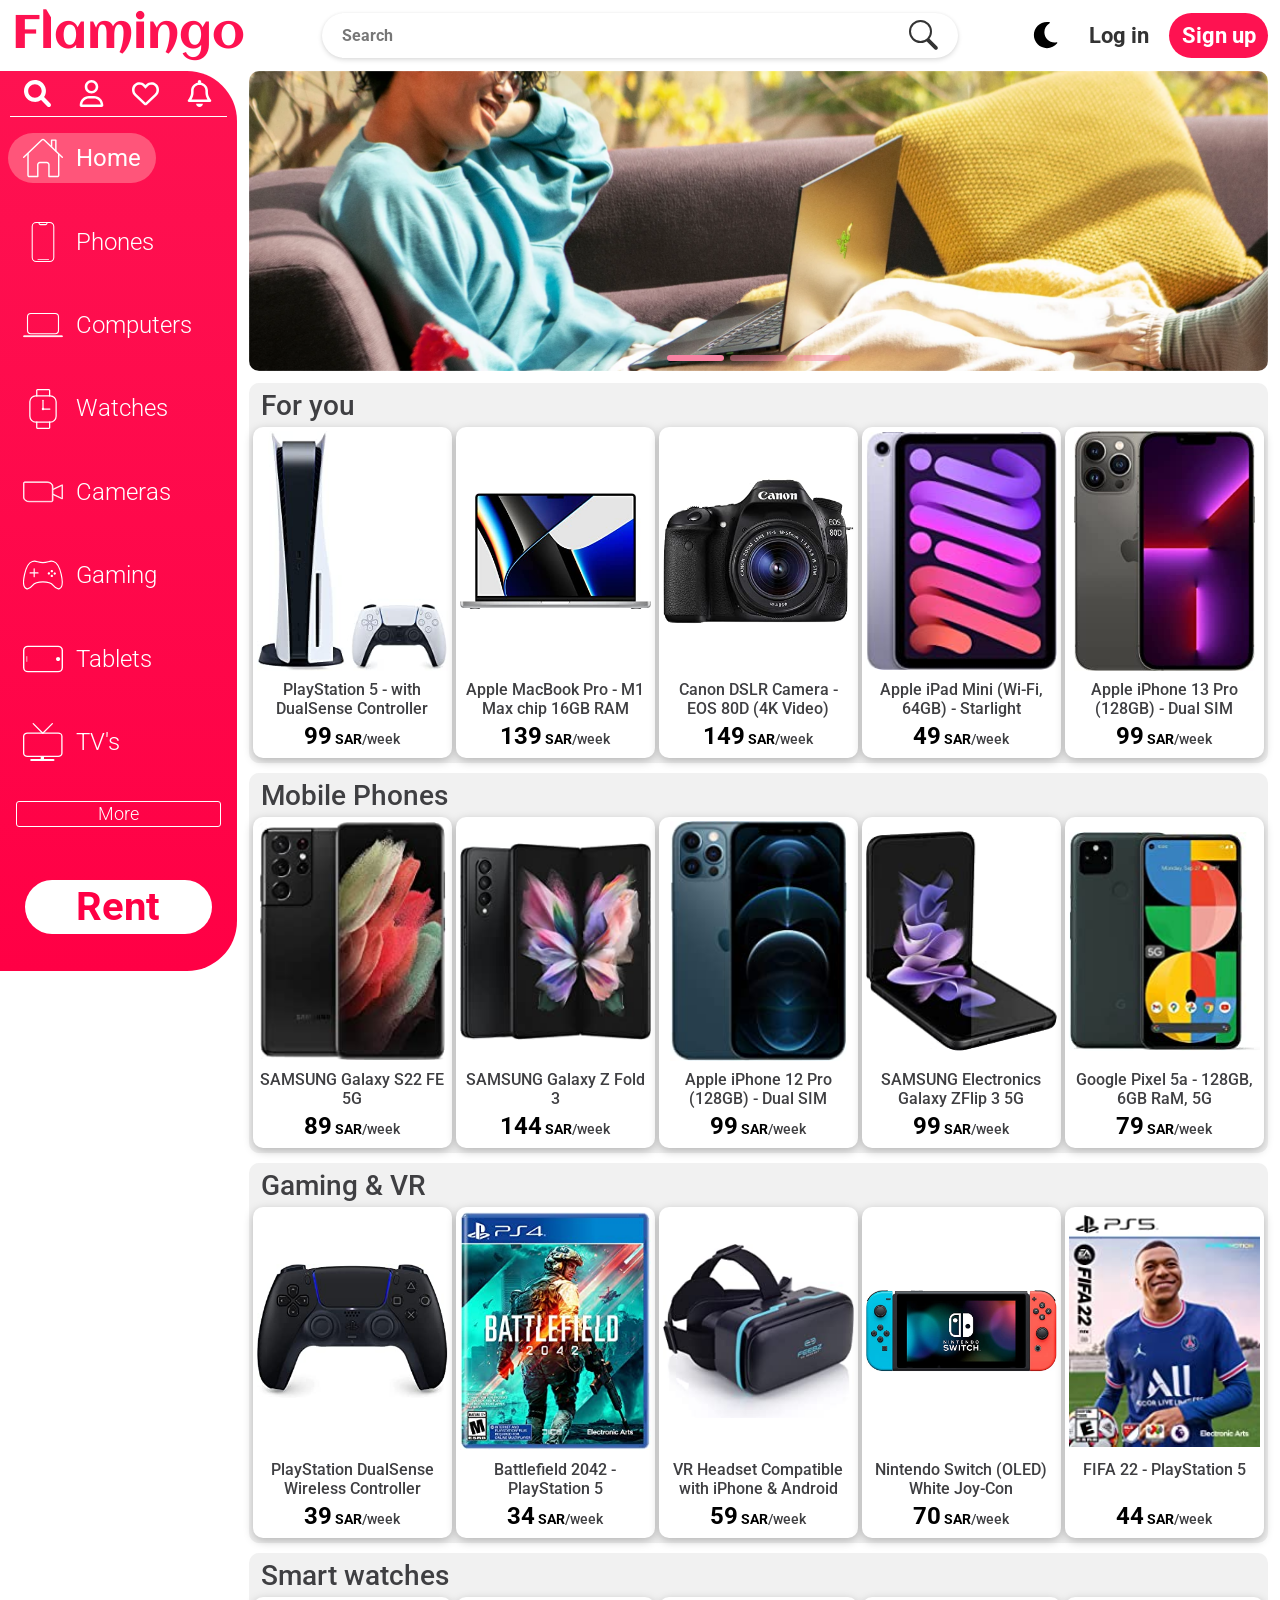
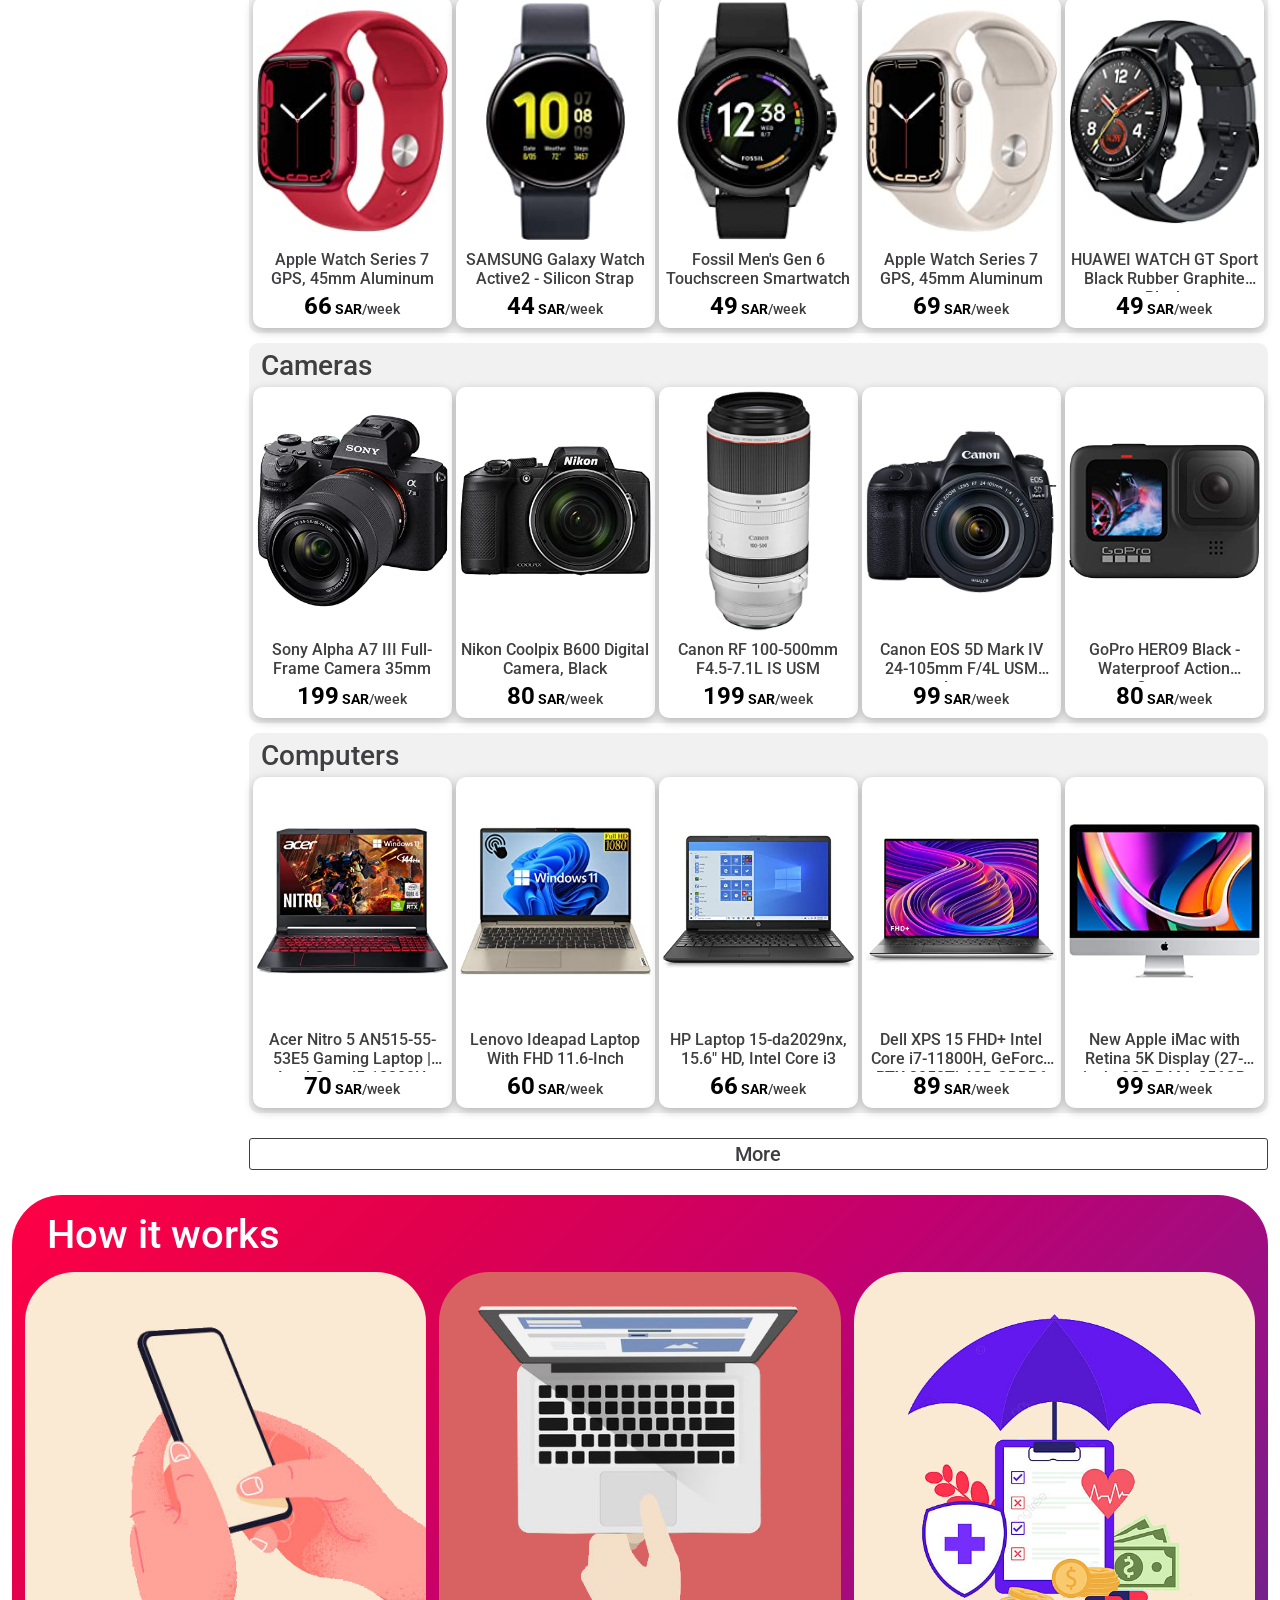
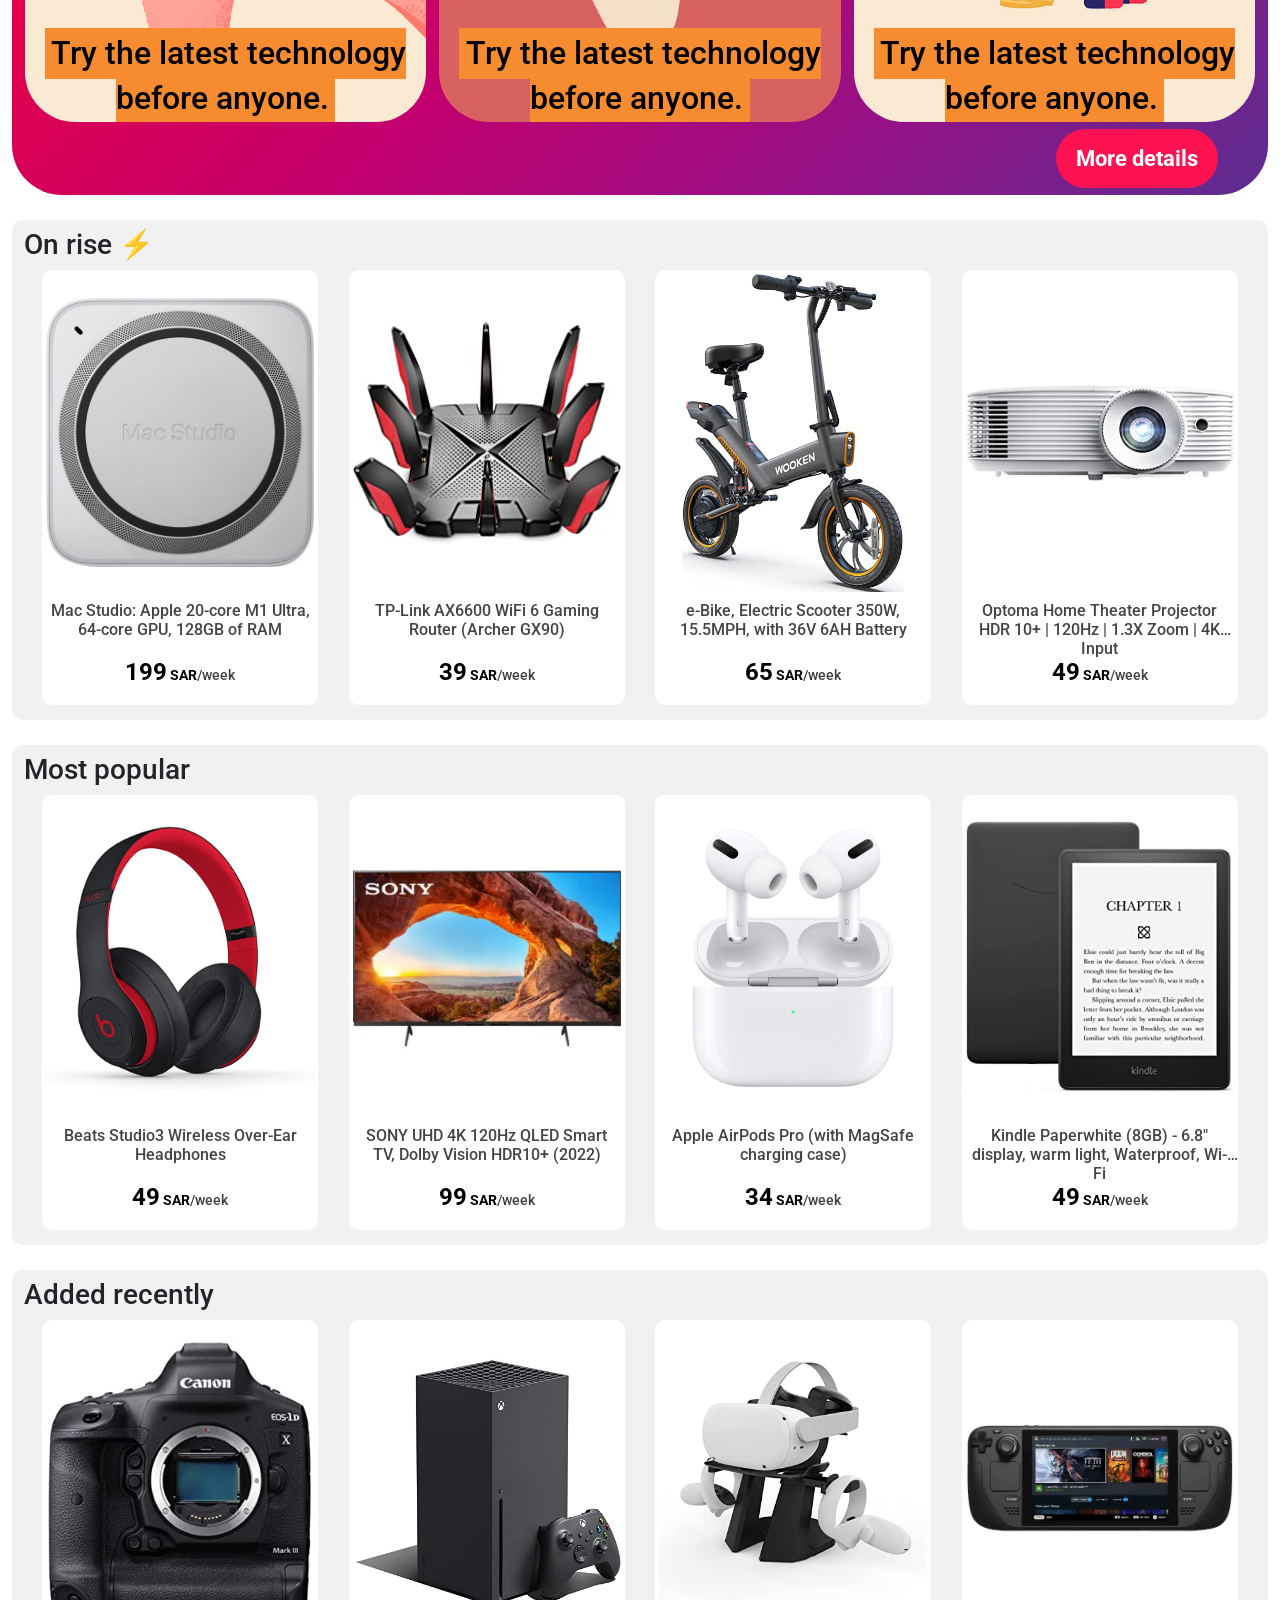
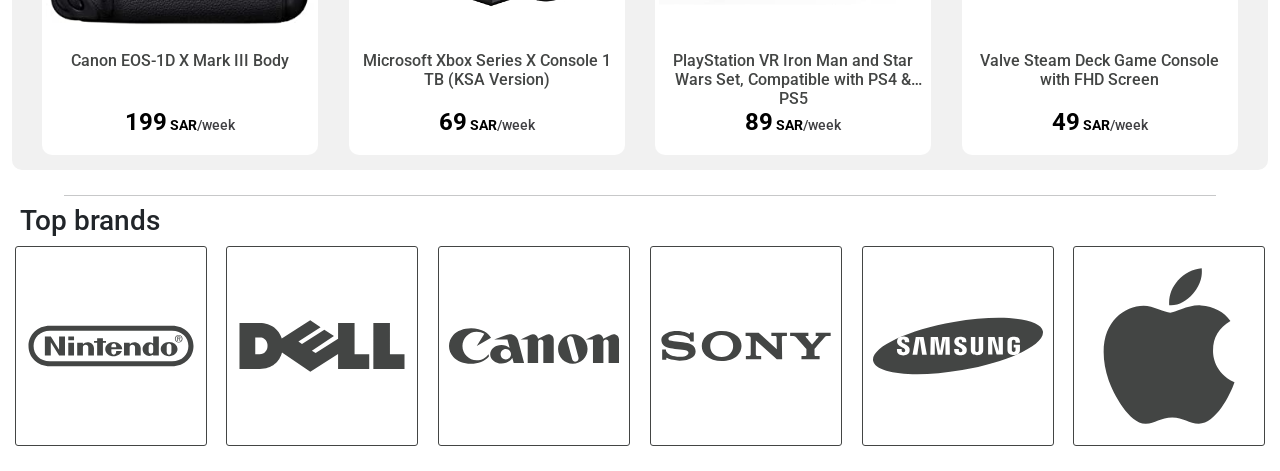
==== commit f63c8c3d: "fix" ====
--- a/index.html
+++ b/index.html
@@ -1661,7 +1661,7 @@
 
 
 
-    <script src="bootstrap-5.1.3-dist/js/bootstrap.js"></script>
+    <!-- <script src="bootstrap-5.1.3-dist/js/bootstrap.js"></script> -->
     <script src="main.js"></script>
 
 </body>
--- a/main.css
+++ b/main.css
@@ -785,6 +785,10 @@
     section section.carousel-section {
         width: 100% !important;
     }
+    section .carousel-inner img {
+        max-height: 40vw;
+        min-height: 150px;
+    }
     nav.mob-phone-nav {
         display: flex !important;
     }
@@ -807,25 +811,15 @@
     user-select: none;
 }
 
-
-
-
-
-
-.carousel-inner {
+section .carousel-inner {
     border-radius: 10px;
 }
 
-.carousel-inner img {
+section .carousel-inner img {
     height: 300px;
     object-fit: cover;
     background-position: center;
 }
-
-
-
-
-
 
 .carousel-indicators {
     margin-bottom: 0.6rem;
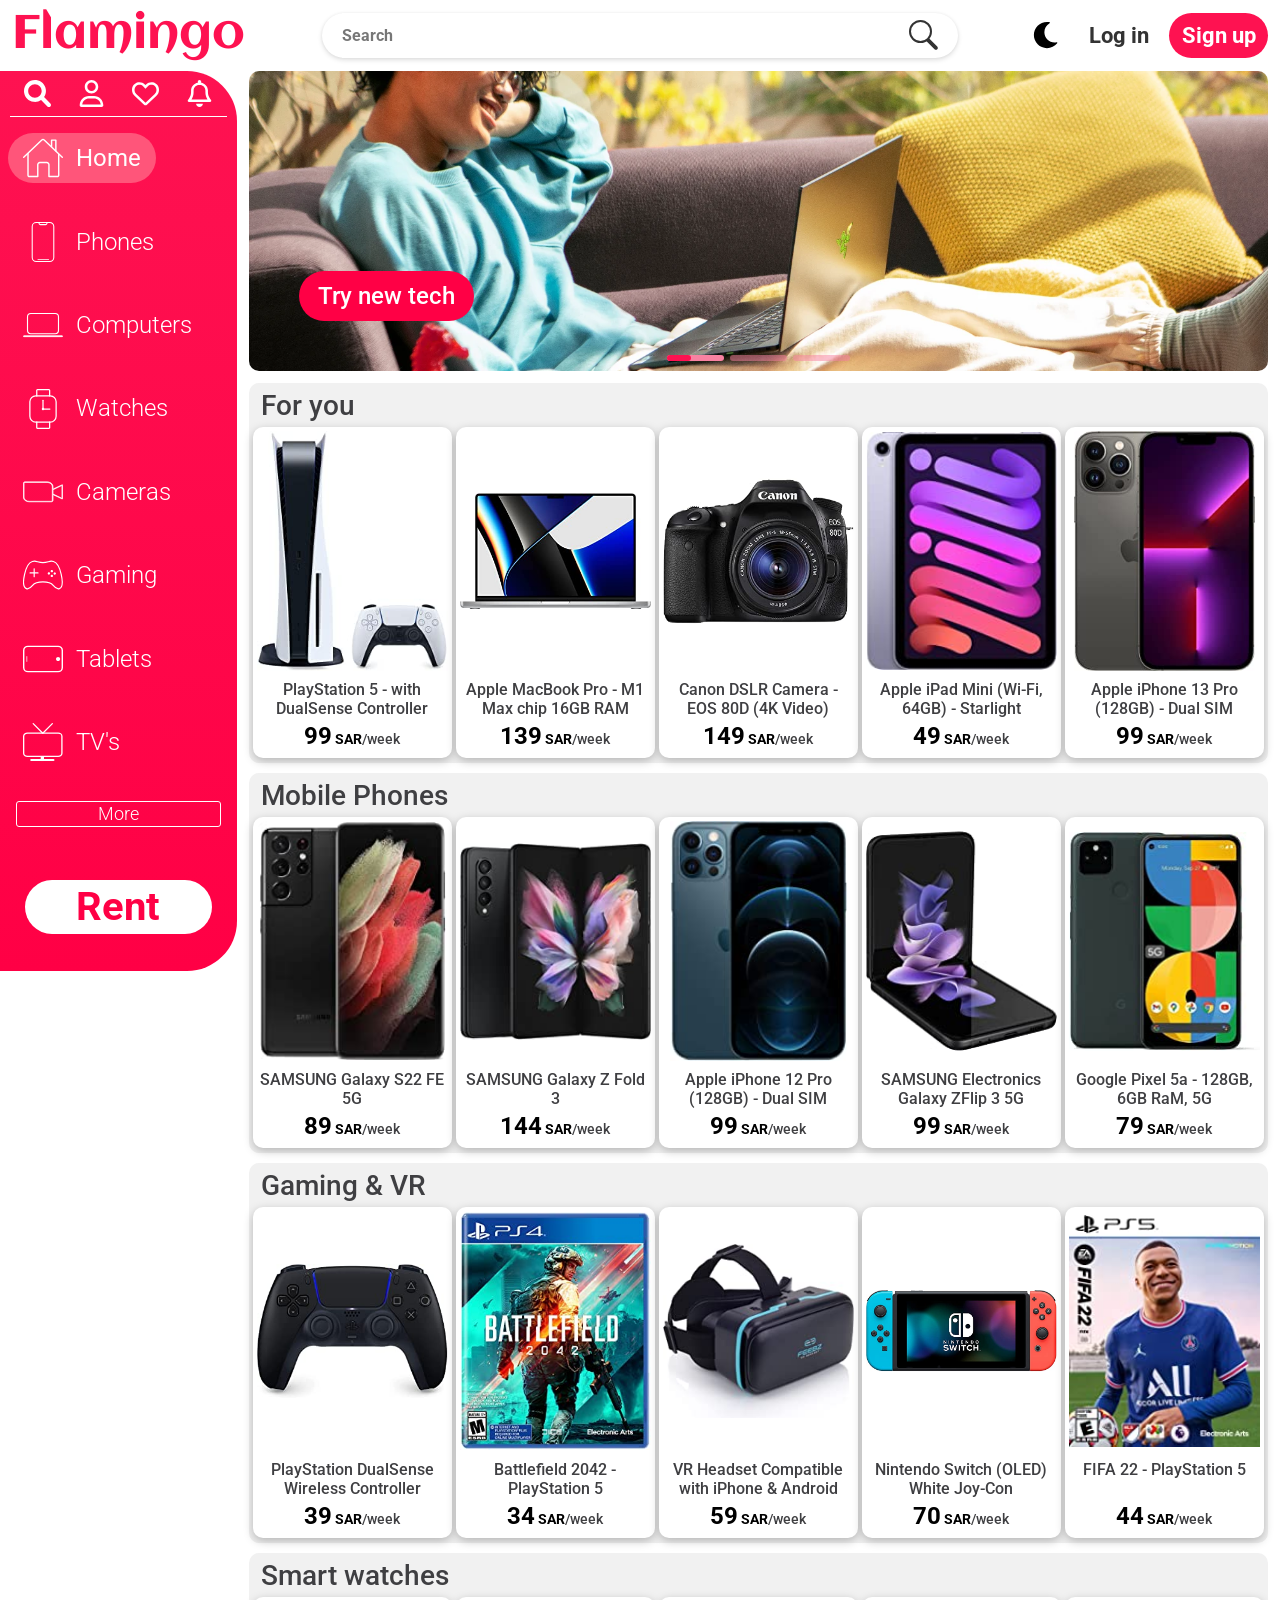
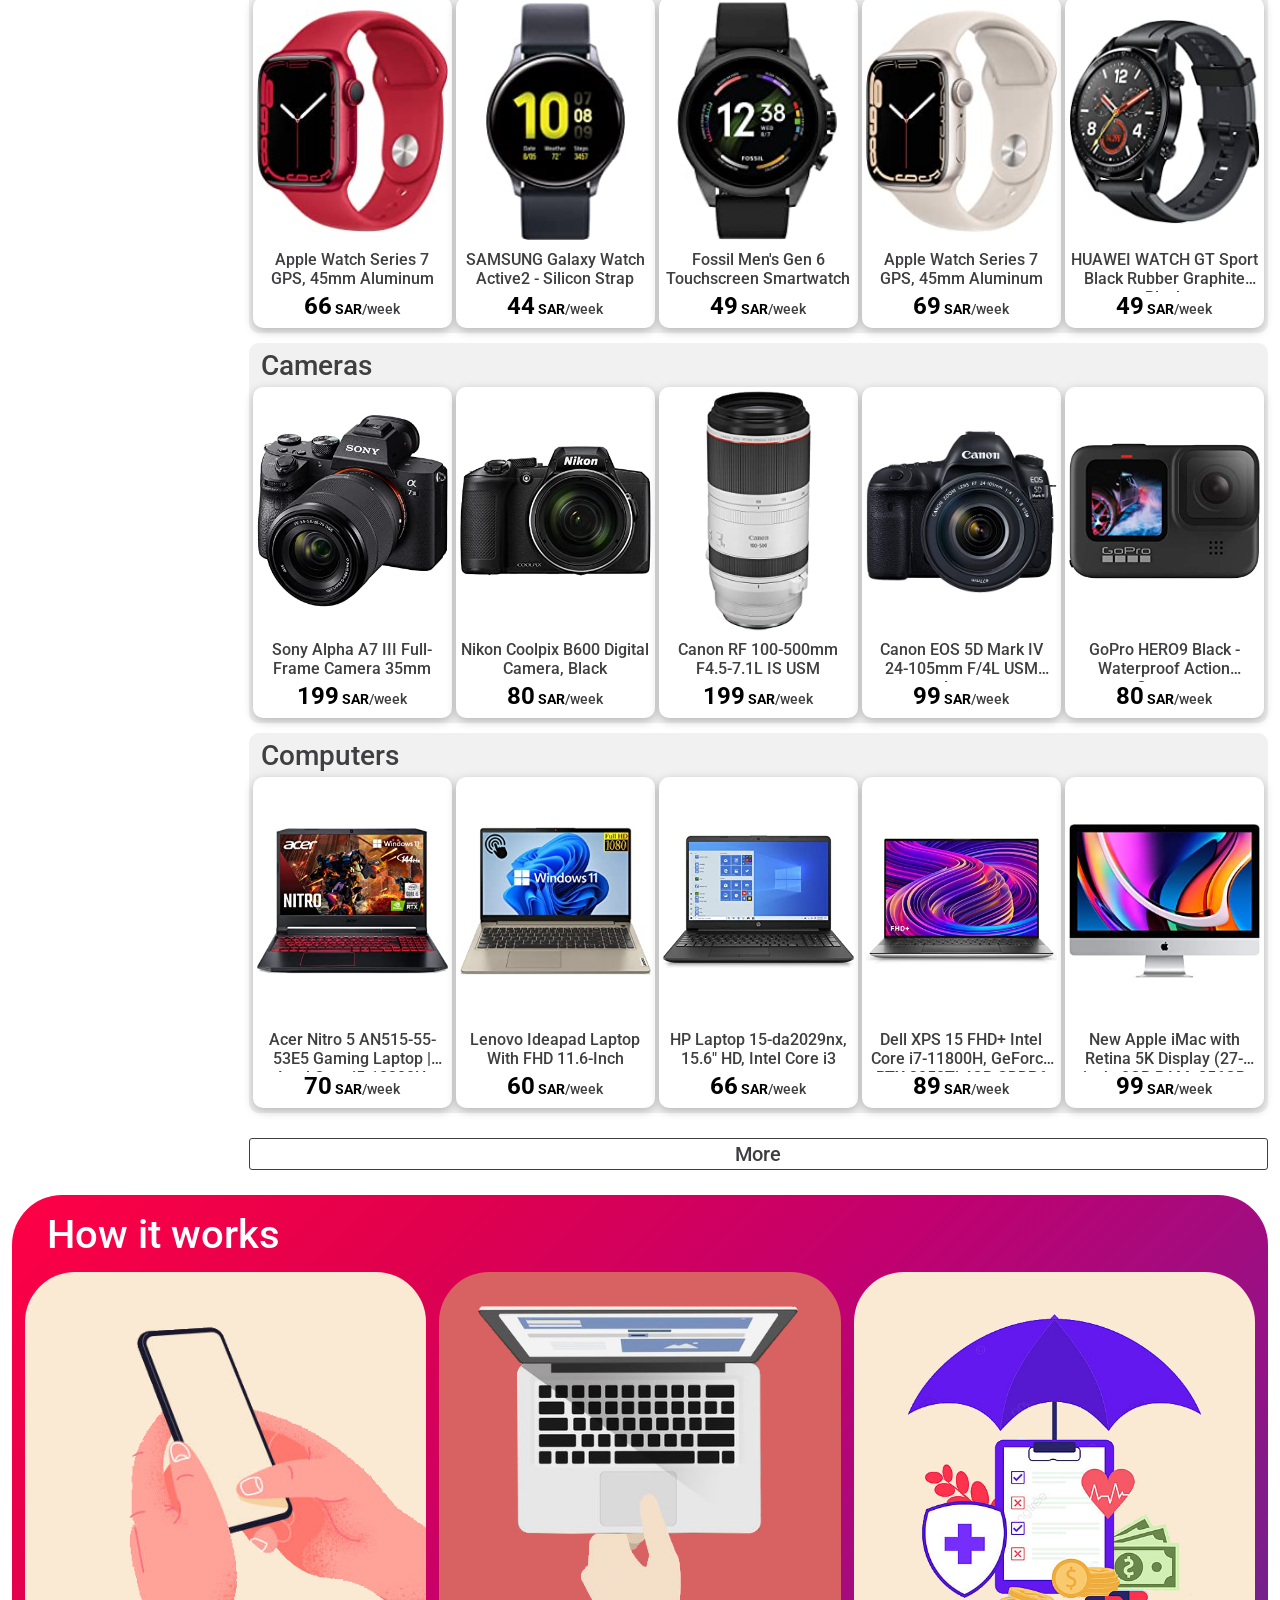
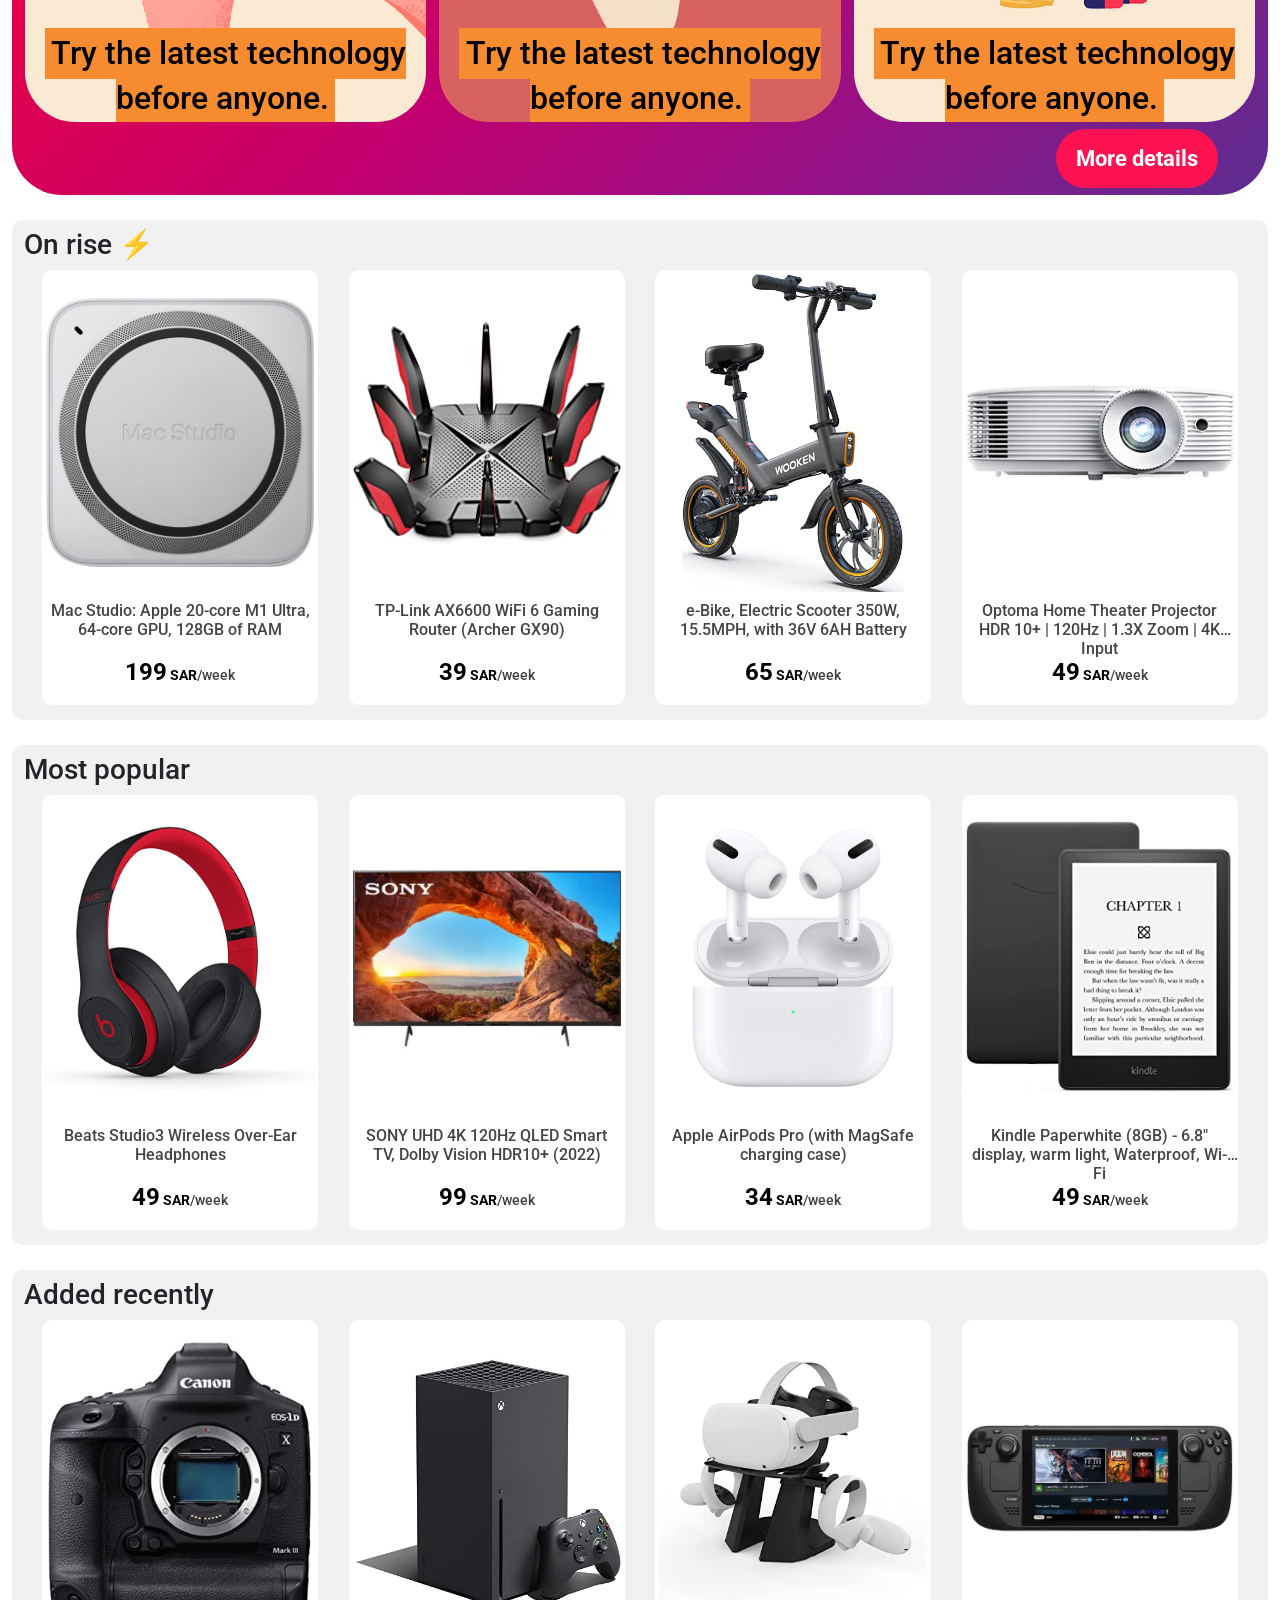
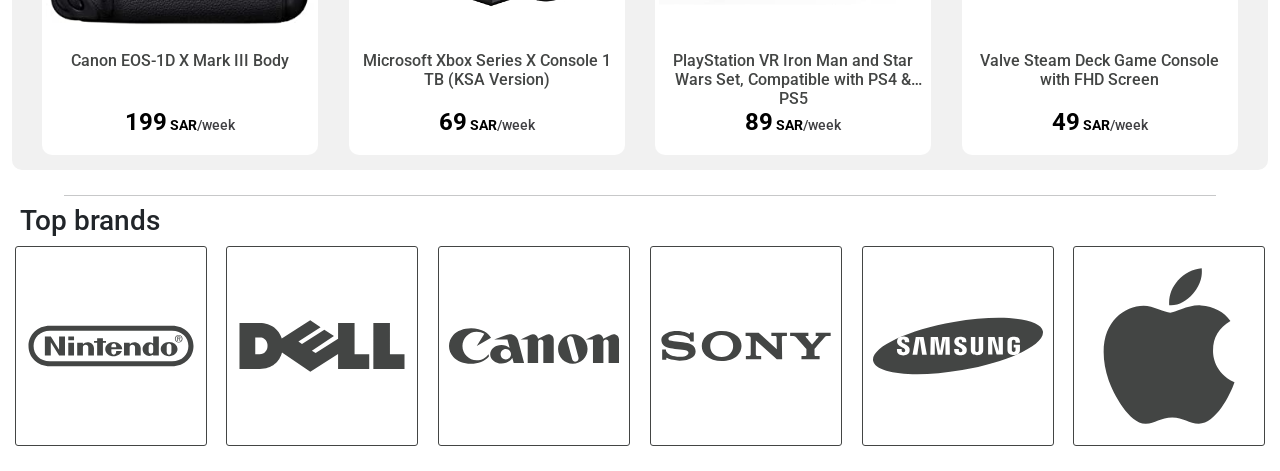
==== commit 04c9366b: "fix" ====
--- a/index.html
+++ b/index.html
@@ -444,6 +444,7 @@
                         <div class="carousel-inner">
                             <div class="carousel-item active">
                                 <img src="images/carousel img/1.webp" class="d-block w-100" alt="...">
+                                <a class="btn-in-carousel-one">Try new tech</a>
                             </div>
                             <div class="carousel-item">
                                 <img src="images/carousel img/2.webp" class="d-block w-100" alt="...">
@@ -1661,7 +1662,7 @@
 
 
 
-    <!-- <script src="bootstrap-5.1.3-dist/js/bootstrap.js"></script> -->
+    <script src="bootstrap-5.1.3-dist/js/bootstrap.js"></script>
     <script src="main.js"></script>
 
 </body>
--- a/main.css
+++ b/main.css
@@ -821,6 +821,24 @@
     background-position: center;
 }
 
+.btn-in-carousel-one {
+    position: absolute;
+    bottom: 50px;
+    left: 50px;
+    width: 175px;
+    height: 50px;
+    border-radius: 50px;
+    display: flex;
+    align-items: center;
+    justify-content: center;
+    text-decoration: none;
+    cursor: pointer;
+    font-size: 24px;
+    font-weight: 500;
+    color: #fff;
+    background-color: #FF0045;
+}
+
 .carousel-indicators {
     margin-bottom: 0.6rem;
 }
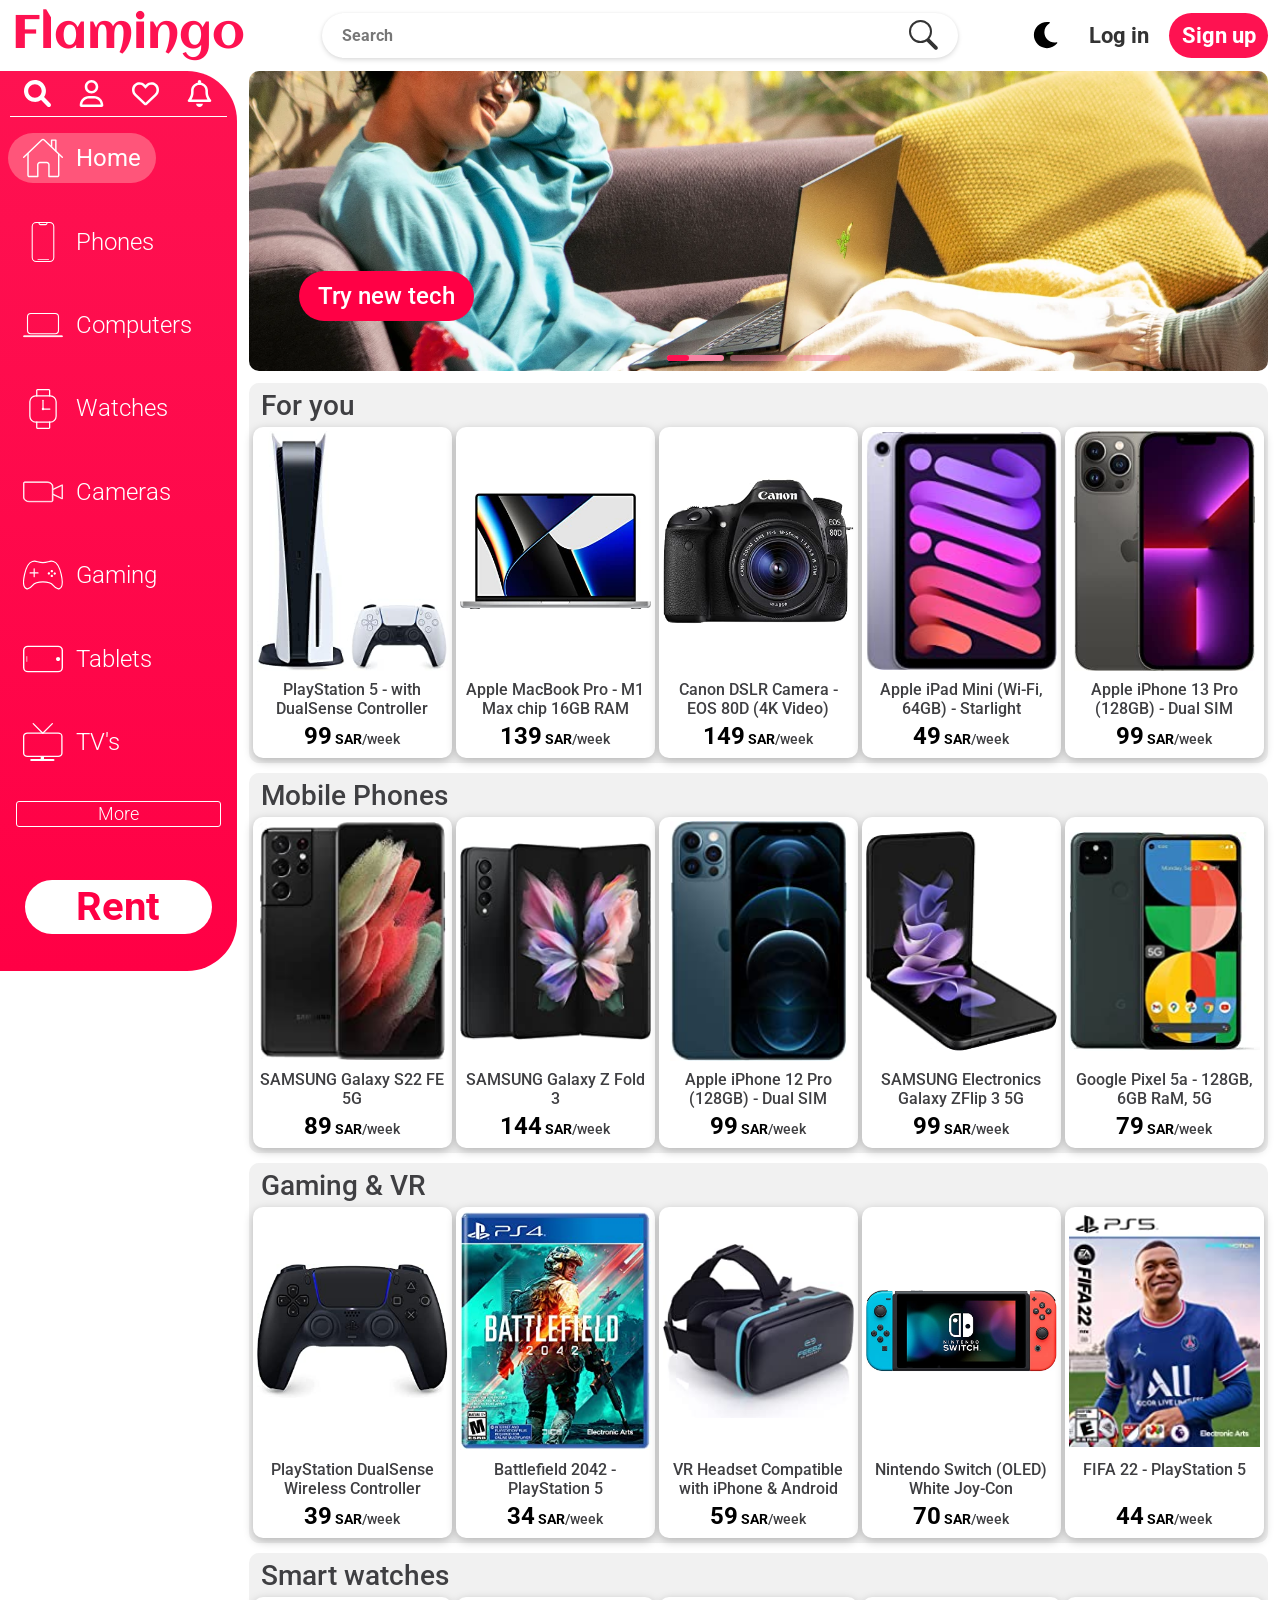
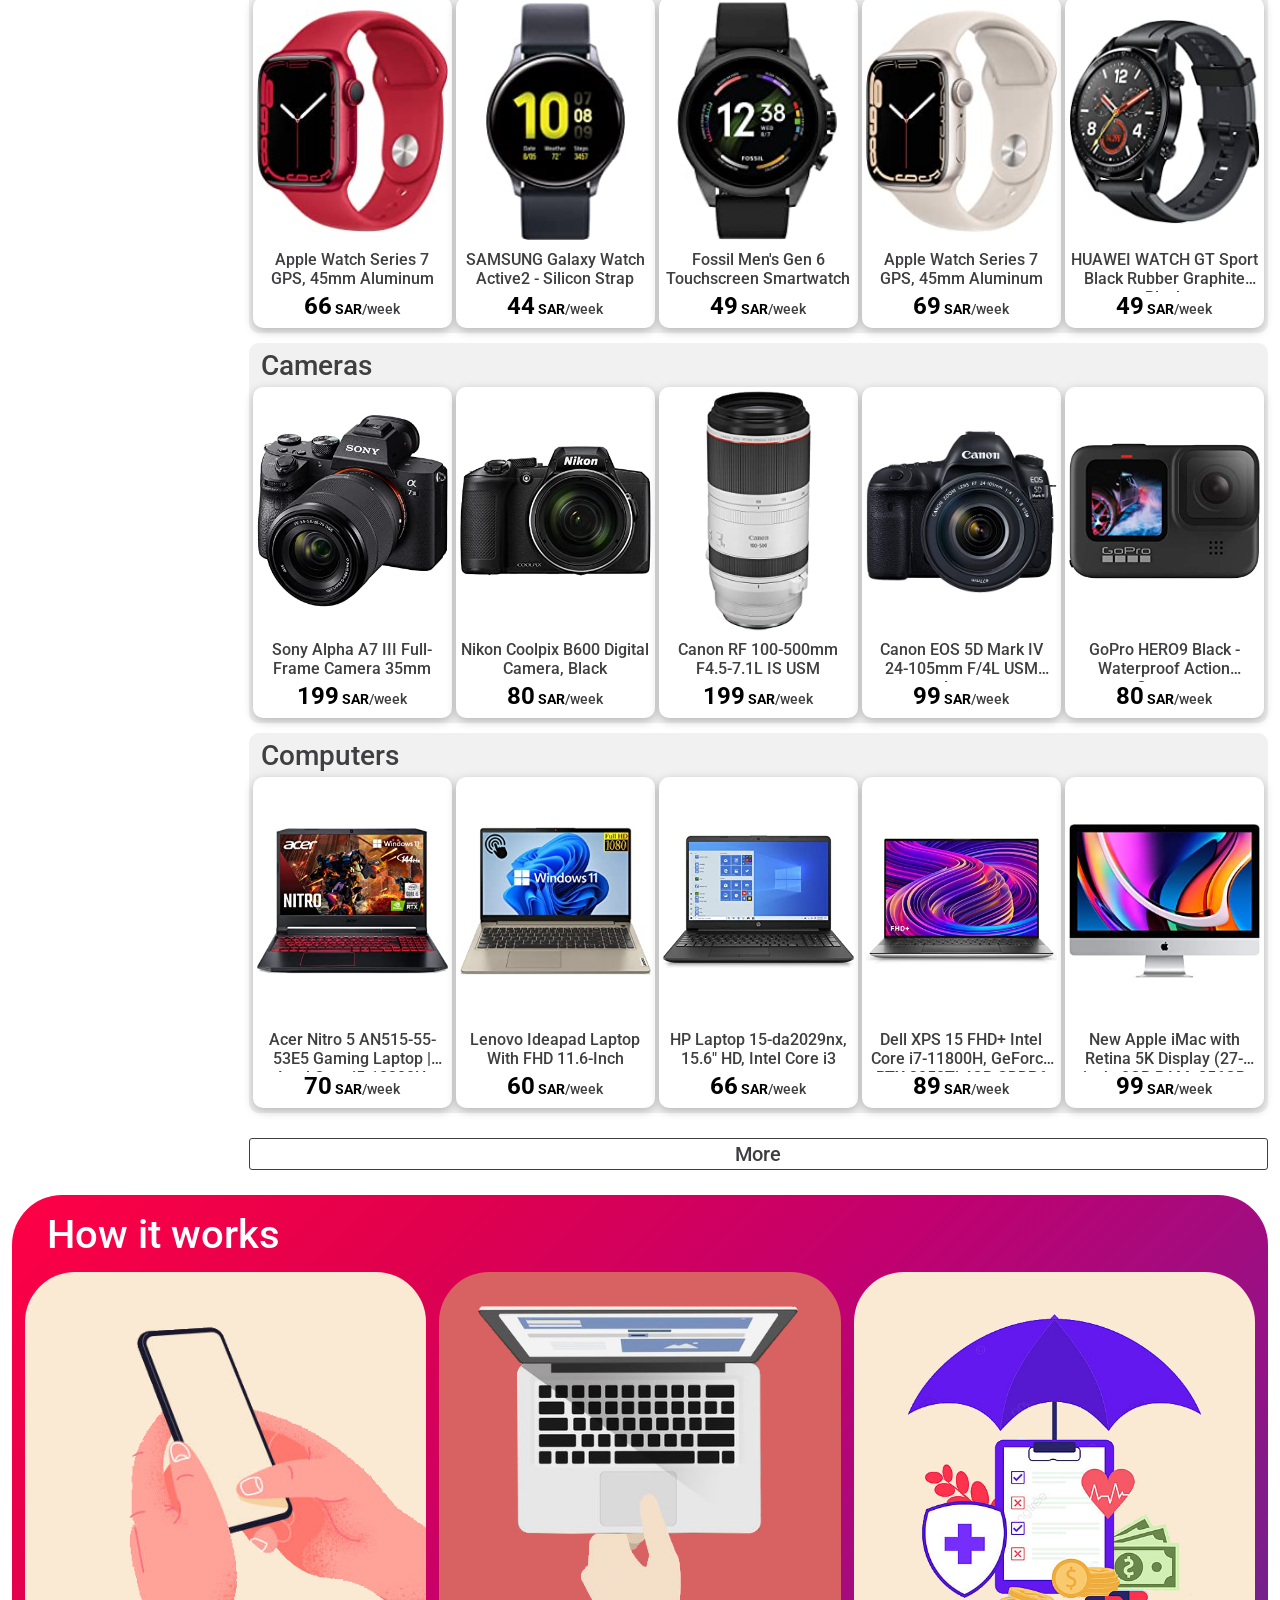
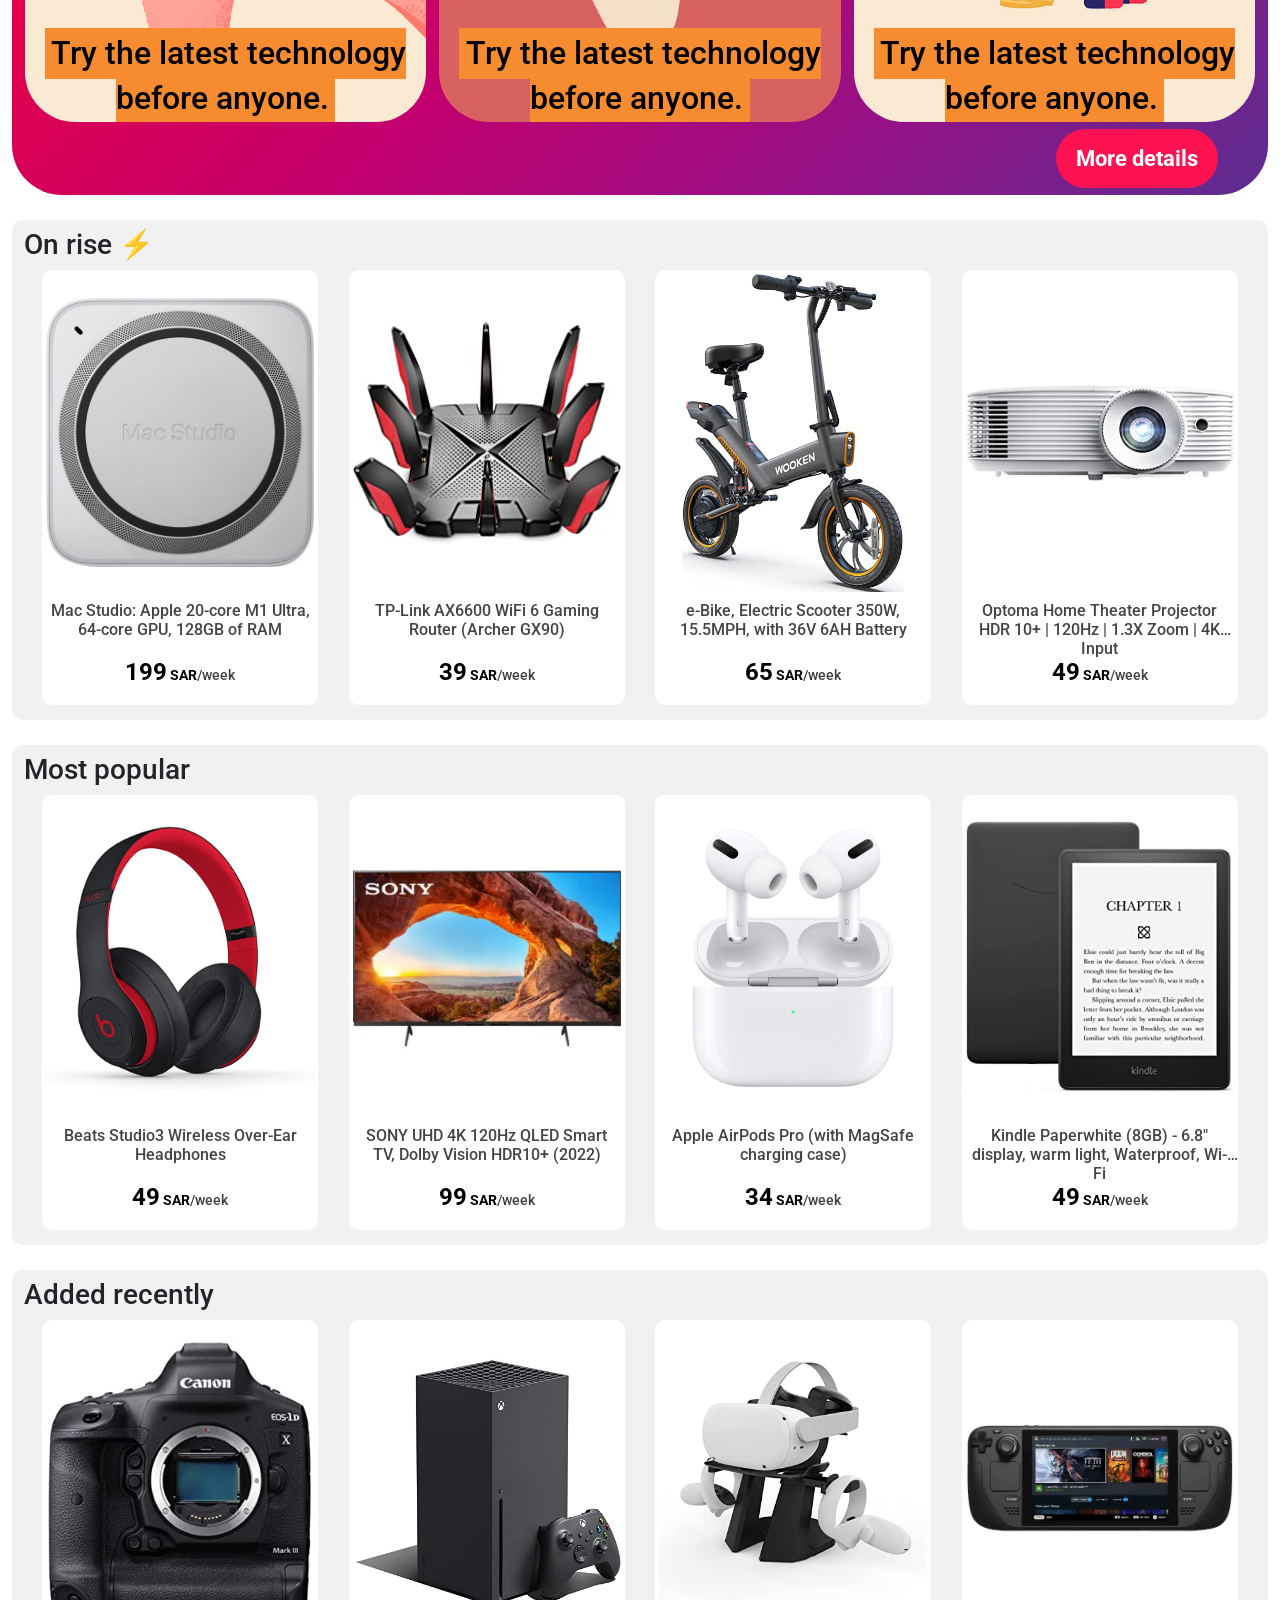
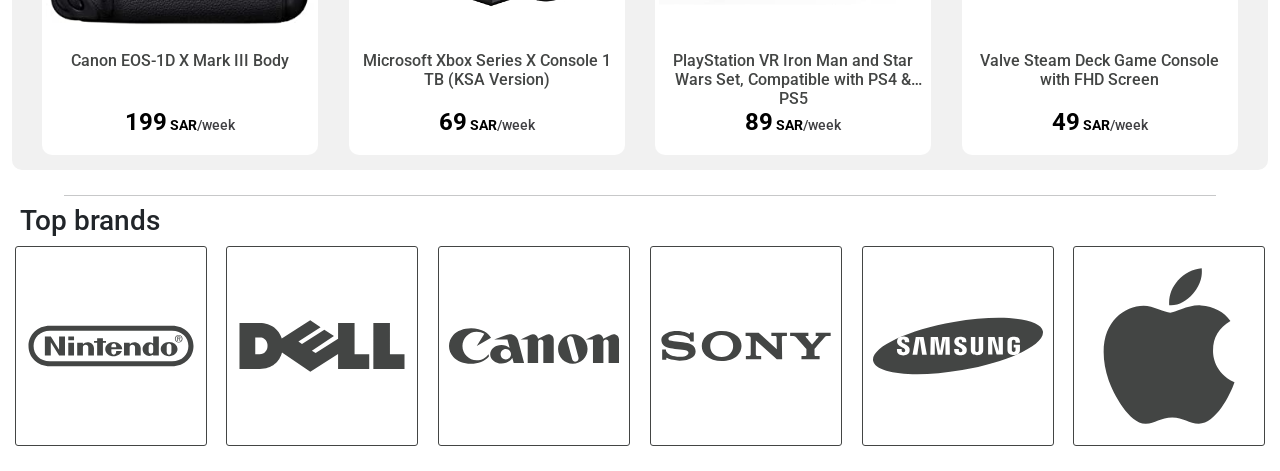
==== commit b4e255ee: "fix" ====
--- a/index.html
+++ b/index.html
@@ -423,10 +423,12 @@
             </nav>
             <!-- End Nav -->
 
-            <!-- Start Carousel Section -->
+            <!-- Start Carousel & Shelves -->
             <section class="carousel-section col-9">
+            <!-- Start Carousel -->
                 <div class="img-box">
                     <div id="carouselExampleIndicators" class="carousel slide" data-bs-ride="carousel">
+                        <!-- Carousel indicators -->
                         <div class="carousel-indicators">
                             <button type="button" data-bs-target="#carouselExampleIndicators" data-bs-slide-to="0"
                                 class="active" aria-current="true" aria-label="Slide 1">
@@ -441,6 +443,7 @@
                                 <span></span>
                             </button>
                         </div>
+                        <!-- Carousel images -->
                         <div class="carousel-inner">
                             <div class="carousel-item active">
                                 <img src="images/carousel img/1.webp" class="d-block w-100" alt="...">
@@ -811,13 +814,13 @@
 
                     </div>
                 </section>
-                <!-- End Main Section -->
+                <!-- End Shelves Section -->
 
             </section>
-            <!-- End Carousel & Main Section -->
+            <!-- End Carousel & Shelves Section -->
         </div>
     </section>
-    <!-- End Body Site -->
+    <!-- End Main Site -->
 
     <!-- How it works -->
     <section class="container-fluid how-it-works-section">
--- a/main.css
+++ b/main.css
@@ -65,7 +65,7 @@
     --clr-input-background: #292929;
     --clr-svg-search-icon: #fff;
     --clr-svg-search-icon-hover: #fff;
-    --search-input-outline: 1px solid #8b12fc;
+    --search-input-outline: 1px solid #0a80fe;
     --clr-login-background: transparent;
     --clr-login-background-hover: #fff;
     --clr-login-font-hover: #000;
@@ -84,7 +84,7 @@
     --clr-background-rent-btn: #fff;
     --clr-rent-btn-hover: #fff;
     --clr-background-rent-btn-hover: var(--clr-shelves);
-    --clr-border-rent-btn-hover: #8b12fc;
+    --clr-border-rent-btn-hover: #0a80fe;
     --clr-rent-btn-icon: #FF0045;
     --clr-rent-btn-icon-hover: #fff;
     --clr-background-mob-navbar: rgb(41, 41, 41, 0.8);
@@ -821,7 +821,7 @@
     background-position: center;
 }
 
-.btn-in-carousel-one {
+section .btn-in-carousel-one {
     position: absolute;
     bottom: 50px;
     left: 50px;
@@ -839,11 +839,11 @@
     background-color: #FF0045;
 }
 
-.carousel-indicators {
+section .carousel-indicators {
     margin-bottom: 0.6rem;
 }
 
-.carousel-indicators [data-bs-target] {
+section .carousel-indicators [data-bs-target] {
   position: relative;
   width: 8%;
   height: 6px;
@@ -851,7 +851,7 @@
   border-radius: 24px;
 }
 
-.carousel-indicators [data-bs-target] span {
+section .carousel-indicators [data-bs-target] span {
   content: "";
   position: absolute;
   top: 0;
@@ -862,14 +862,14 @@
   border-radius: inherit;
 }
 
-.carousel-indicators [data-bs-target] {
+section .carousel-indicators [data-bs-target] {
     background-color: #f882a2;
 }
 /* End Carousel */
 
 
 
-/* Start main section */
+/* Start Shelves section */
 .main-box {
     margin: 0;
     /* height: 100%; */
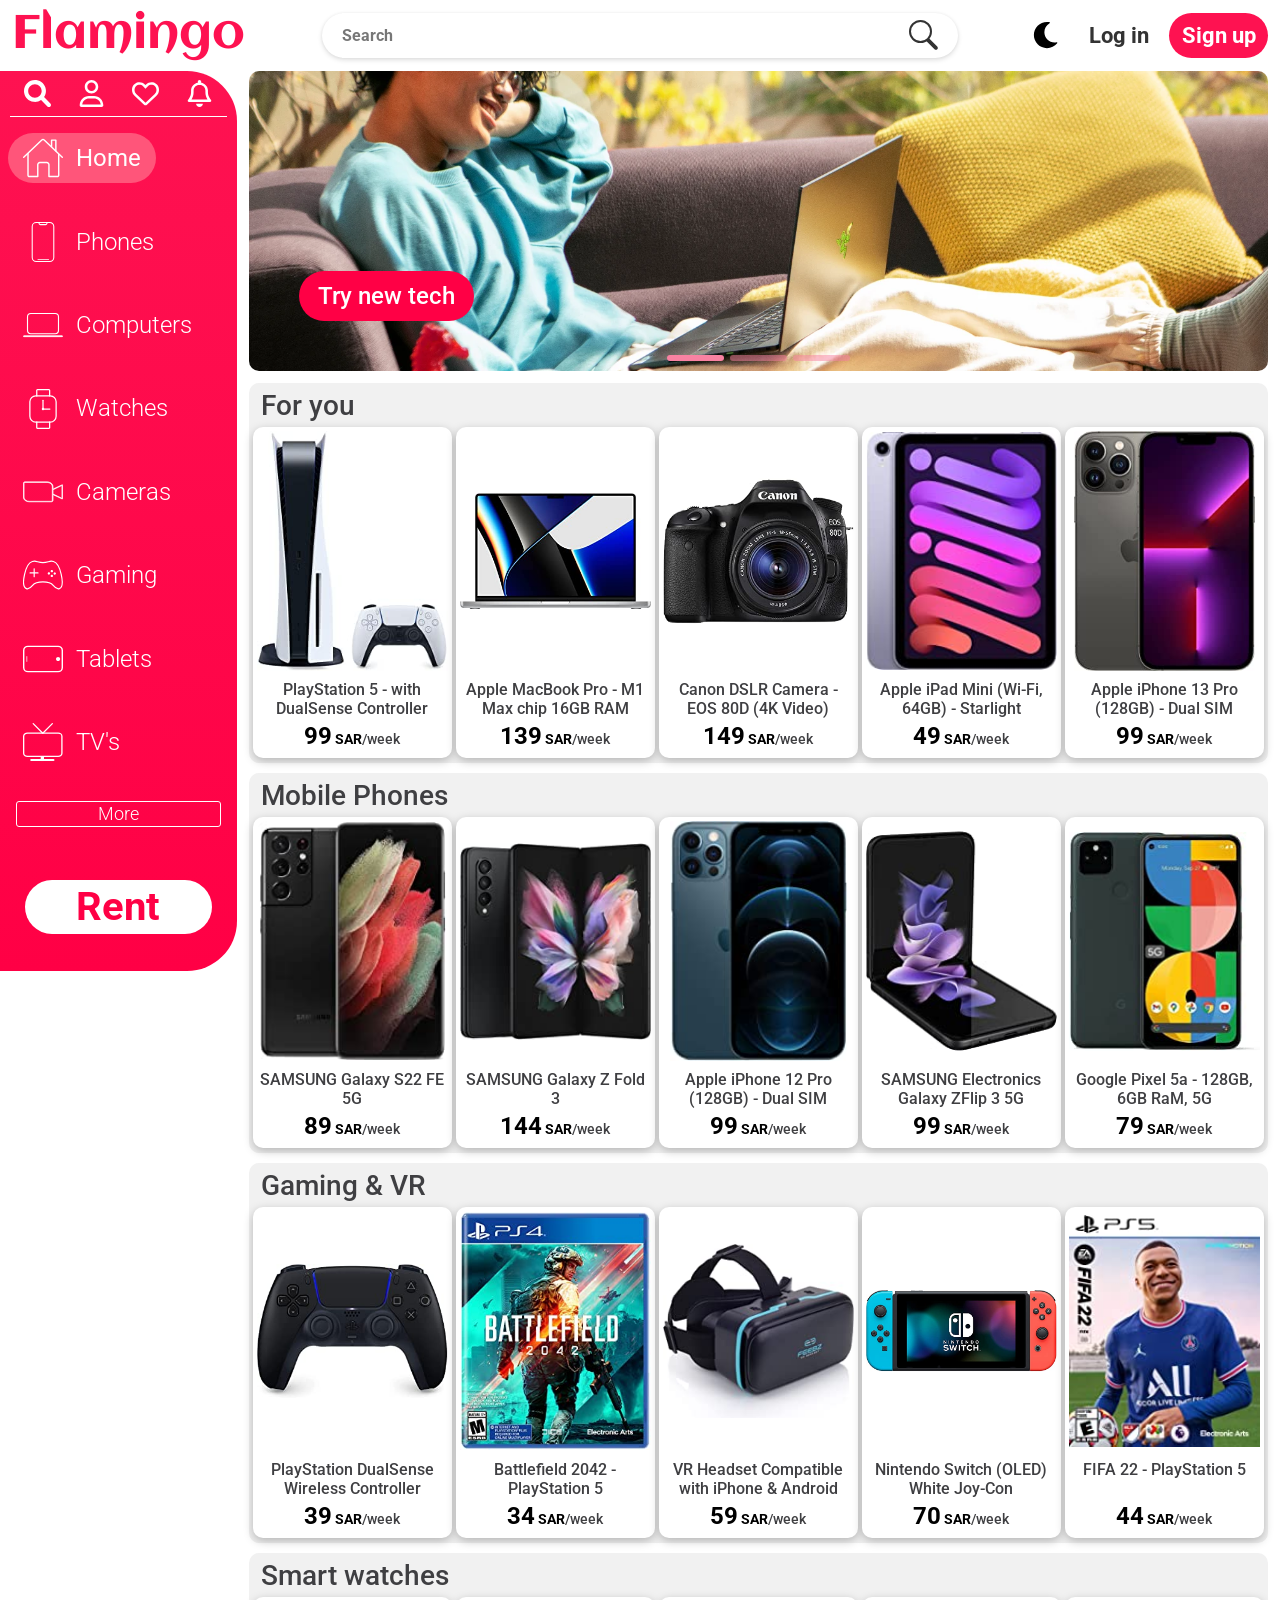
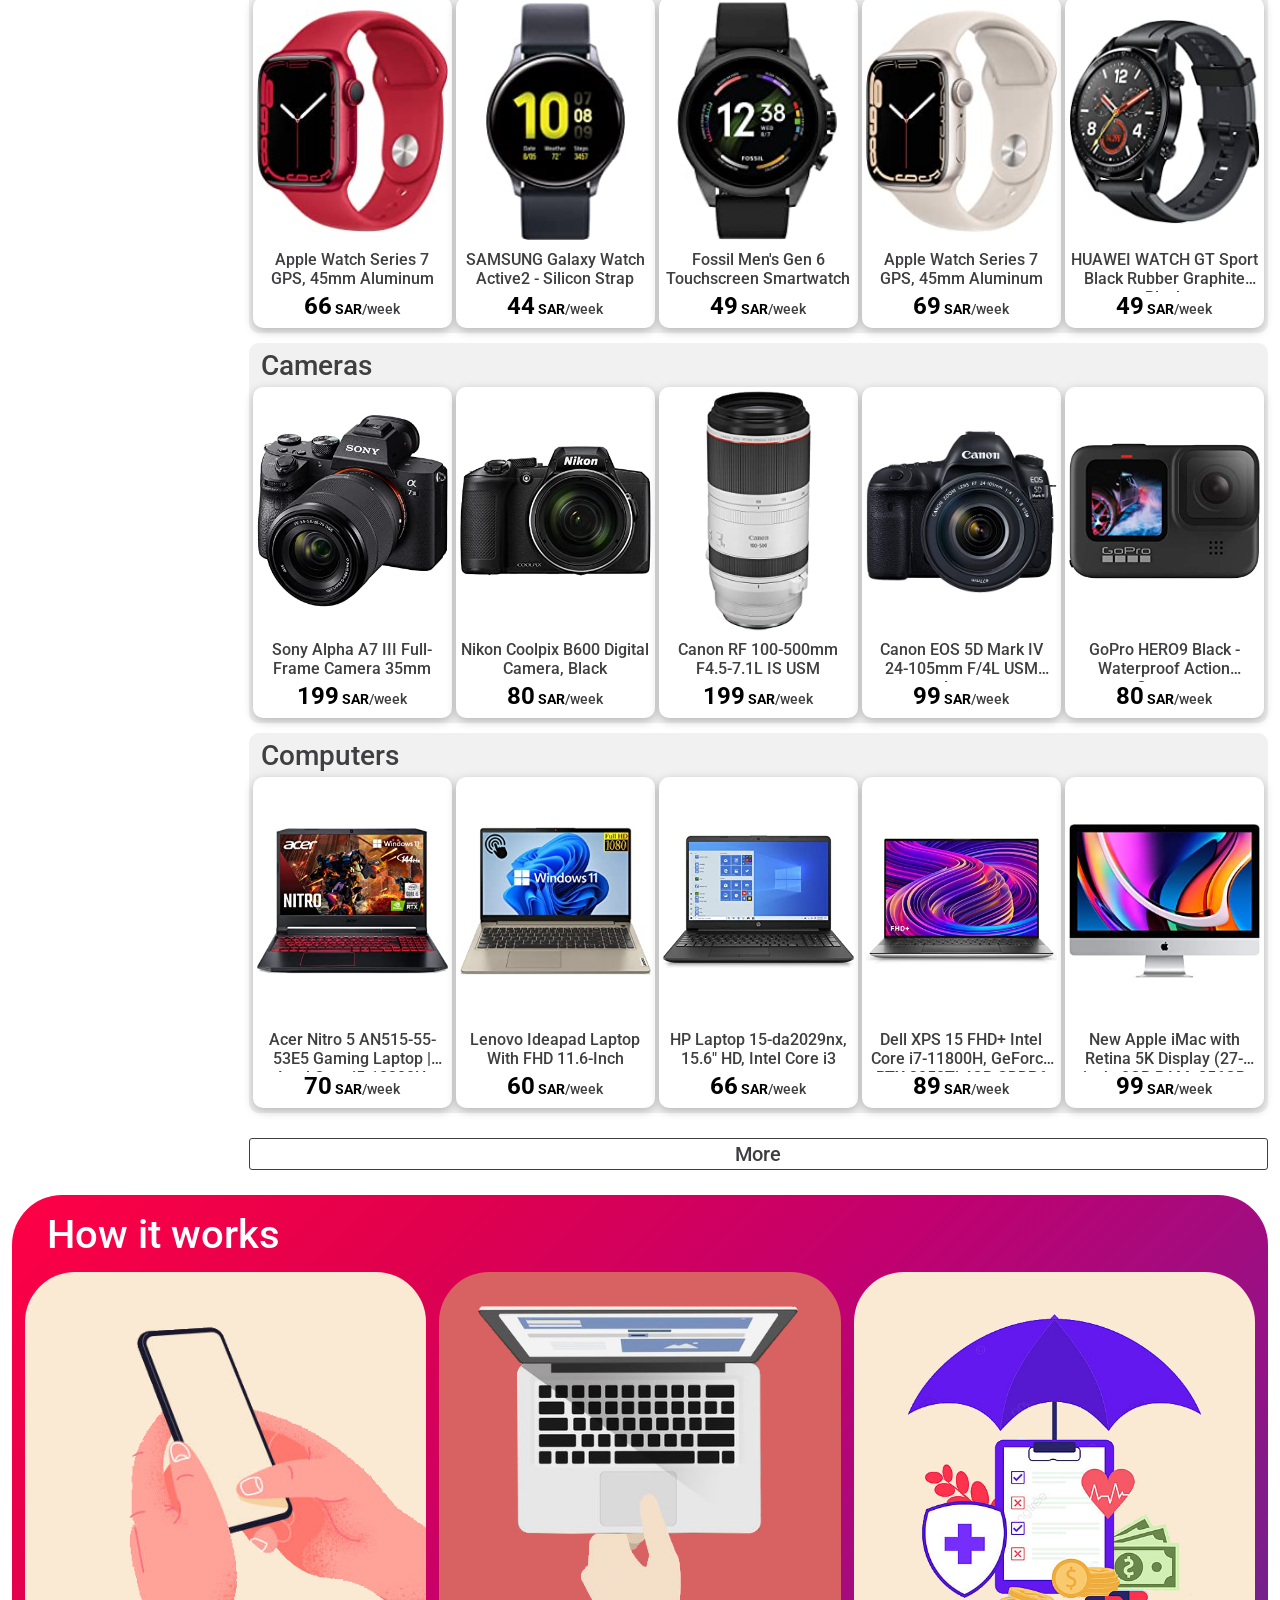
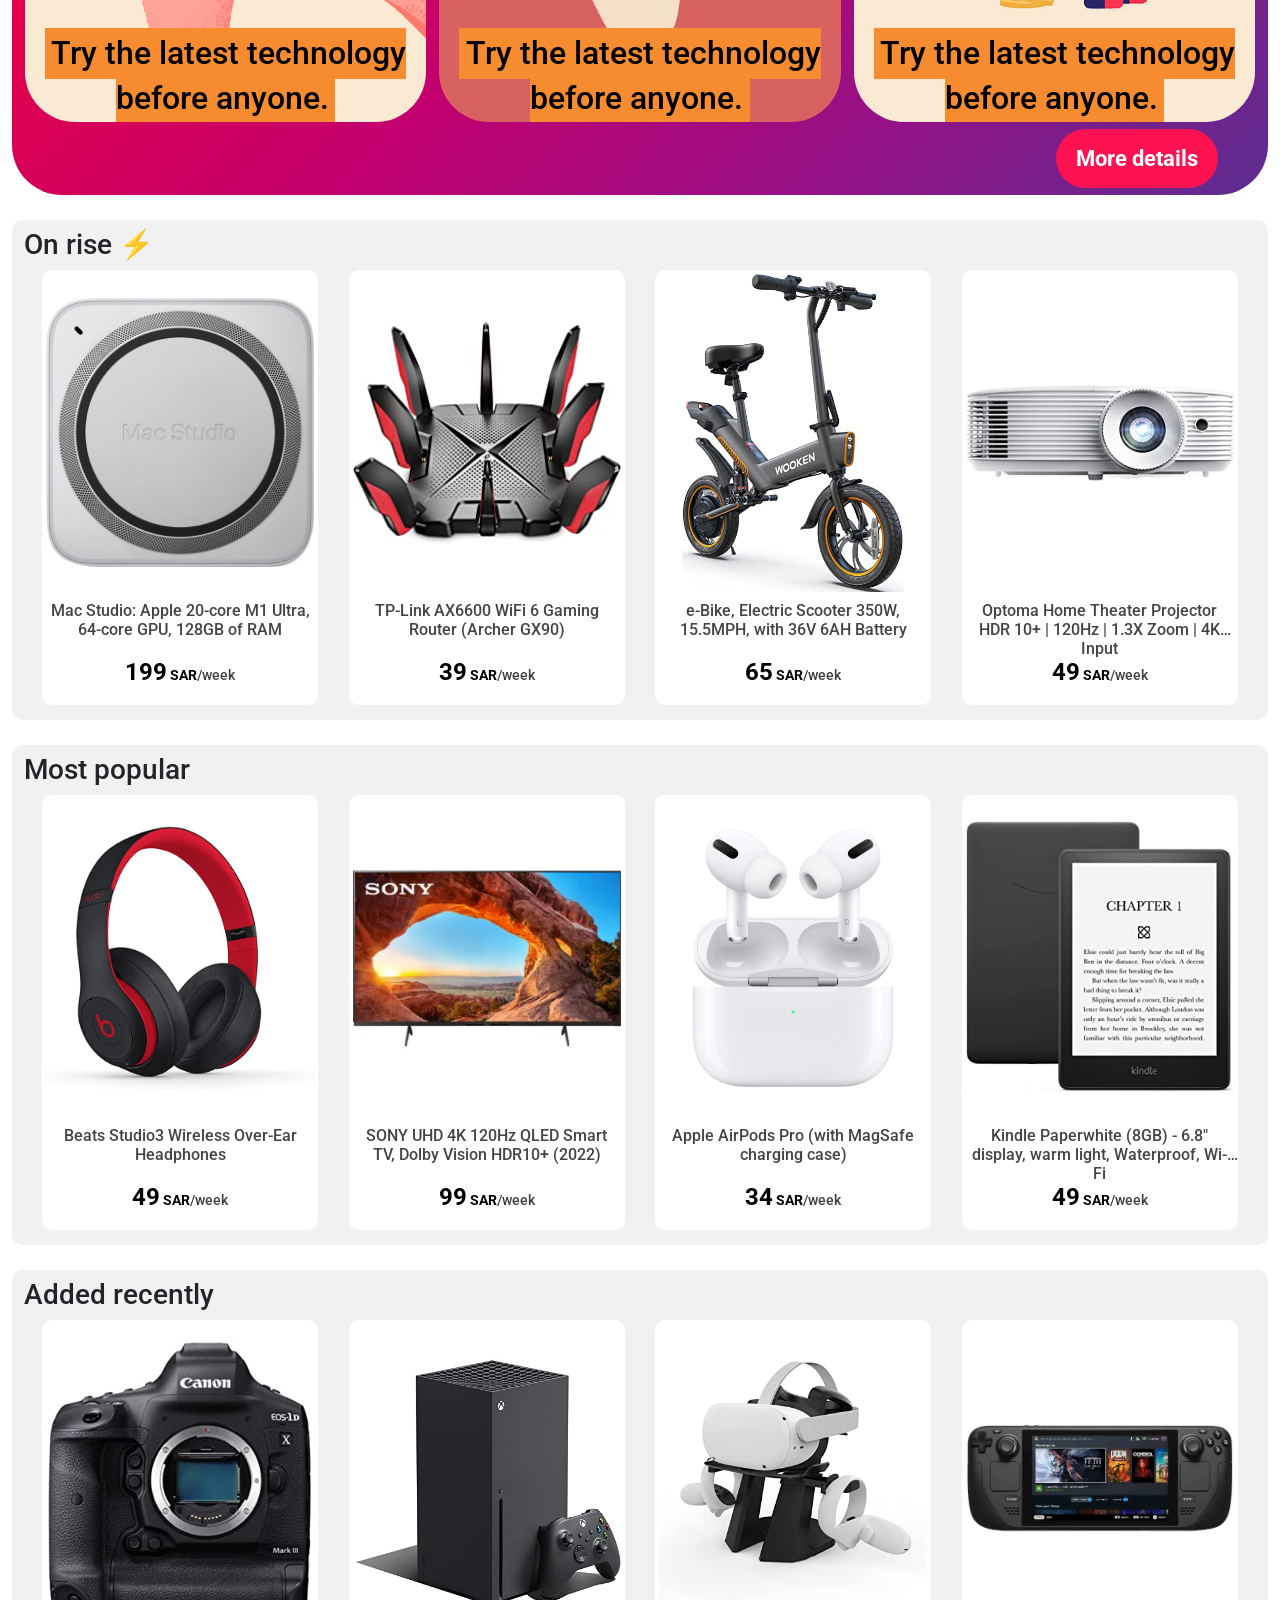
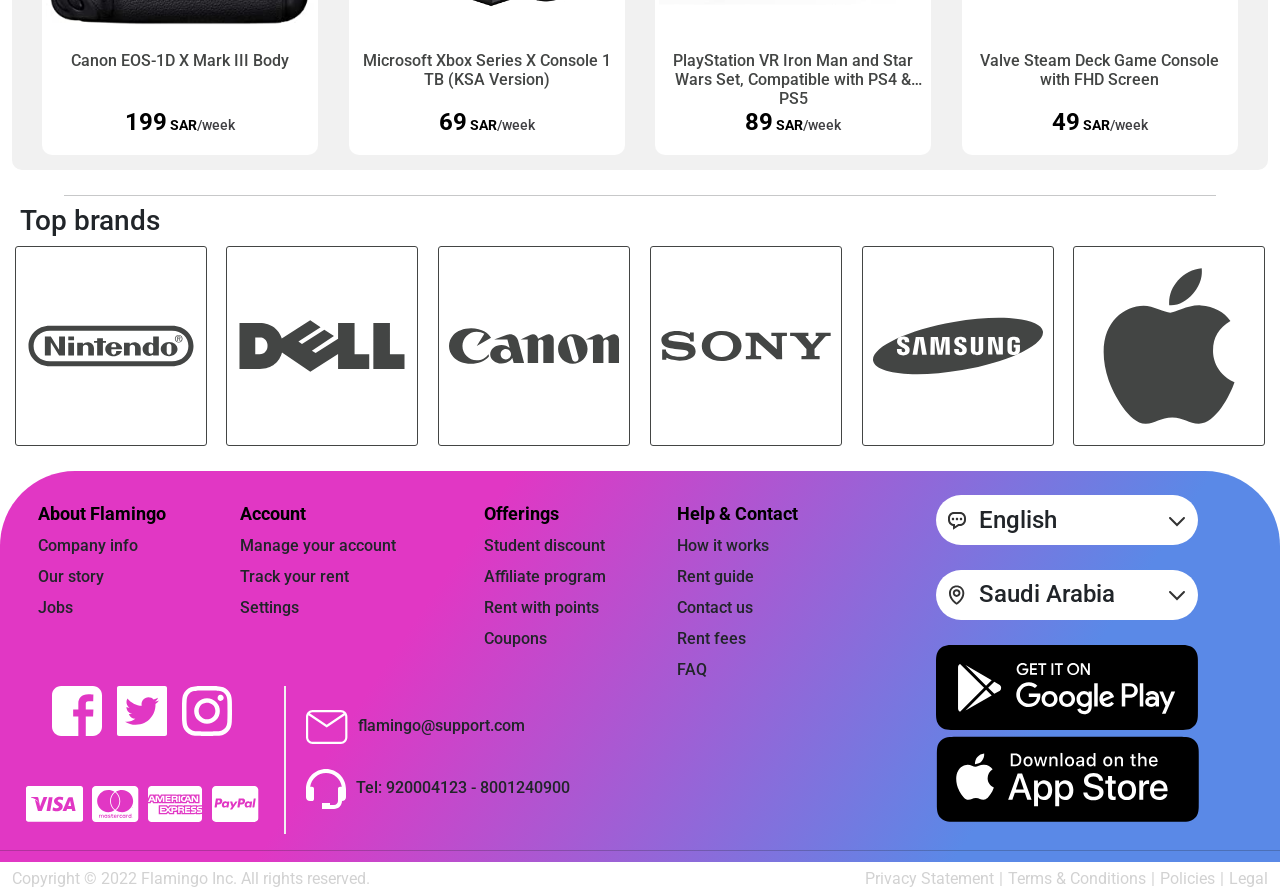
==== commit d9152598: "fix" ====
--- a/index.html
+++ b/index.html
@@ -102,1029 +102,1207 @@
     </header>
     <!-- End header -->
 
-    <!-- Start Body Site-->
-    <section class="body-site container-fluid">
-        <div class="body-row row">
-            <!-- Start Nav Bar-->
-            <nav class="col-3">
-                <div class="nav-box container-fluid">
-                    <!-- Mini Notification Box -->
-                    <div class="mini-nav row flex-nowrap justify-content-between align-items-center">
-                        <!-- Search icon-->
-                        <div class="col-3 four-mini-nav">
-                            <a href="#">
-                                <svg xmlns="http://www.w3.org/2000/svg" viewBox="0 0 512 512">
-                                    <path
-                                        d="M500.3 443.7l-119.7-119.7c27.22-40.41 40.65-90.9 33.46-144.7C401.8 87.79 326.8 13.32 235.2 1.723C99.01-15.51-15.51 99.01 1.724 235.2c11.6 91.64 86.08 166.7 177.6 178.9c53.8 7.189 104.3-6.236 144.7-33.46l119.7 119.7c15.62 15.62 40.95 15.62 56.57 0C515.9 484.7 515.9 459.3 500.3 443.7zM79.1 208c0-70.58 57.42-128 128-128s128 57.42 128 128c0 70.58-57.42 128-128 128S79.1 278.6 79.1 208z" />
-                                </svg>
-                            </a>
+    <!-- Start Main Site-->
+    <main>
+        <!-- Start (Navbar, Carousel & Shelves) -->
+        <section class="body-site container-fluid">
+            <div class="body-row row">
+                <!-- Start Navbar-->
+                <nav class="col-3">
+                    <div class="nav-box container-fluid">
+                        <!-- Mini Notification Box -->
+                        <div class="mini-nav row flex-nowrap justify-content-between align-items-center">
+                            <!-- Search icon-->
+                            <div class="col-3 four-mini-nav">
+                                <a href="#">
+                                    <svg xmlns="http://www.w3.org/2000/svg" viewBox="0 0 512 512">
+                                        <path
+                                            d="M500.3 443.7l-119.7-119.7c27.22-40.41 40.65-90.9 33.46-144.7C401.8 87.79 326.8 13.32 235.2 1.723C99.01-15.51-15.51 99.01 1.724 235.2c11.6 91.64 86.08 166.7 177.6 178.9c53.8 7.189 104.3-6.236 144.7-33.46l119.7 119.7c15.62 15.62 40.95 15.62 56.57 0C515.9 484.7 515.9 459.3 500.3 443.7zM79.1 208c0-70.58 57.42-128 128-128s128 57.42 128 128c0 70.58-57.42 128-128 128S79.1 278.6 79.1 208z" />
+                                    </svg>
+                                </a>
+                            </div>
+                            <!-- User icon -->
+                            <div class="col-3 user four-mini-nav">
+                                <a href="#">
+                                    <svg xmlns="http://www.w3.org/2000/svg" viewBox="0 0 448 512">
+                                        <path
+                                            d="M272 304h-96C78.8 304 0 382.8 0 480c0 17.67 14.33 32 32 32h384c17.67 0 32-14.33 32-32C448 382.8 369.2 304 272 304zM48.99 464C56.89 400.9 110.8 352 176 352h96c65.16 0 119.1 48.95 127 112H48.99zM224 256c70.69 0 128-57.31 128-128c0-70.69-57.31-128-128-128S96 57.31 96 128C96 198.7 153.3 256 224 256zM224 48c44.11 0 80 35.89 80 80c0 44.11-35.89 80-80 80S144 172.1 144 128C144 83.89 179.9 48 224 48z" />
+                                    </svg>
+                                </a>
+                            </div>
+                            <!-- Love icon -->
+                            <div class="col-3 four-mini-nav">
+                                <a href="#">
+                                    <svg xmlns="http://www.w3.org/2000/svg" viewBox="0 0 512 512">
+                                        <path
+                                            d="M244 84L255.1 96L267.1 84.02C300.6 51.37 347 36.51 392.6 44.1C461.5 55.58 512 115.2 512 185.1V190.9C512 232.4 494.8 272.1 464.4 300.4L283.7 469.1C276.2 476.1 266.3 480 256 480C245.7 480 235.8 476.1 228.3 469.1L47.59 300.4C17.23 272.1 0 232.4 0 190.9V185.1C0 115.2 50.52 55.58 119.4 44.1C164.1 36.51 211.4 51.37 244 84C243.1 84 244 84.01 244 84L244 84zM255.1 163.9L210.1 117.1C188.4 96.28 157.6 86.4 127.3 91.44C81.55 99.07 48 138.7 48 185.1V190.9C48 219.1 59.71 246.1 80.34 265.3L256 429.3L431.7 265.3C452.3 246.1 464 219.1 464 190.9V185.1C464 138.7 430.4 99.07 384.7 91.44C354.4 86.4 323.6 96.28 301.9 117.1L255.1 163.9z" />
+                                    </svg>
+                                </a>
+                            </div>
+                            <!-- Notification icon -->
+                            <div class="col-3 four-mini-nav">
+                                <a href="#">
+                                    <svg xmlns="http://www.w3.org/2000/svg" viewBox="0 0 448 512">
+                                        <path
+                                            d="M256 32V49.88C328.5 61.39 384 124.2 384 200V233.4C384 278.8 399.5 322.9 427.8 358.4L442.7 377C448.5 384.2 449.6 394.1 445.6 402.4C441.6 410.7 433.2 416 424 416H24C14.77 416 6.365 410.7 2.369 402.4C-1.628 394.1-.504 384.2 5.26 377L20.17 358.4C48.54 322.9 64 278.8 64 233.4V200C64 124.2 119.5 61.39 192 49.88V32C192 14.33 206.3 0 224 0C241.7 0 256 14.33 256 32V32zM216 96C158.6 96 112 142.6 112 200V233.4C112 281.3 98.12 328 72.31 368H375.7C349.9 328 336 281.3 336 233.4V200C336 142.6 289.4 96 232 96H216zM288 448C288 464.1 281.3 481.3 269.3 493.3C257.3 505.3 240.1 512 224 512C207 512 190.7 505.3 178.7 493.3C166.7 481.3 160 464.1 160 448H288z" />
+                                    </svg>
+                                </a>
+                            </div>
+                            <!-- Three dots icon (appears only in screen under 13 inch) -->
+                            <div class="col-12 nine-dots-box">
+                                <div class="nine-dots">
+                                    <svg width="24" height="24" viewBox="0 0 24 24" fill="none"
+                                        xmlns="http://www.w3.org/2000/svg" data-testid="category-menu-icon">
+                                        <path
+                                            d="M7.58594 7.21875C7.2207 7.69336 6.64648 8 6 8C5.54883 8 5.13281 7.85156 4.79688 7.59961C4.3125 7.23438 4 6.6543 4 6C4 4.89453 4.89453 4 6 4C7.10547 4 8 4.89453 8 6C8 6.45898 7.8457 6.88281 7.58594 7.21875Z"
+                                            class="group-one"></path>
+                                        <path
+                                            d="M13.5859 7.21875C13.2207 7.69336 12.6465 8 12 8C11.5488 8 11.1328 7.85156 10.7969 7.59961C10.3125 7.23438 10 6.6543 10 6C10 4.89453 10.8945 4 12 4C13.1055 4 14 4.89453 14 6C14 6.45898 13.8457 6.88281 13.5859 7.21875Z"
+                                            class="group-one"></path>
+                                        <path
+                                            d="M19.5859 7.21875C19.2207 7.69336 18.6465 8 18 8C17.5488 8 17.1328 7.85156 16.7969 7.59961C16.3125 7.23438 16 6.6543 16 6C16 4.89453 16.8945 4 18 4C19.1055 4 20 4.89453 20 6C20 6.45898 19.8457 6.88281 19.5859 7.21875Z"
+                                            class="group-one"></path>
+                                        <path
+                                            d="M8 12C8 13.1055 7.10547 14 6 14C4.89453 14 4 13.1055 4 12C4 10.8945 4.89453 10 6 10C6.64062 10 7.21094 10.3008 7.57617 10.7695C7.8418 11.1094 8 11.5352 8 12Z"
+                                            class="group-two"></path>
+                                        <path
+                                            d="M14 12C14 13.1055 13.1055 14 12 14C10.8945 14 10 13.1055 10 12C10 10.8945 10.8945 10 12 10C12.6406 10 13.2109 10.3008 13.5762 10.7695C13.8418 11.1094 14 11.5352 14 12Z"
+                                            class="group-two"></path>
+                                        <path
+                                            d="M20 12C20 13.1055 19.1055 14 18 14C16.8945 14 16 13.1055 16 12C16 10.8945 16.8945 10 18 10C18.6406 10 19.2109 10.3008 19.5762 10.7695C19.8418 11.1094 20 11.5352 20 12Z"
+                                            class="group-two"></path>
+                                        <path
+                                            d="M7.70117 19.0527C7.89062 18.748 8 18.3867 8 18C8 16.8945 7.10547 16 6 16C4.89453 16 4 16.8945 4 18C4 19.1055 4.89453 20 6 20C6.71875 20 7.34961 19.6211 7.70117 19.0527Z"
+                                            class="group-three"></path>
+                                        <path
+                                            d="M13.7012 19.0527C13.8906 18.748 14 18.3867 14 18C14 16.8945 13.1055 16 12 16C10.8945 16 10 16.8945 10 18C10 19.1055 10.8945 20 12 20C12.7188 20 13.3496 19.6211 13.7012 19.0527Z"
+                                            class="group-three"></path>
+                                        <path
+                                            d="M19.7012 19.0527C19.8906 18.748 20 18.3867 20 18C20 16.8945 19.1055 16 18 16C16.8945 16 16 16.8945 16 18C16 19.1055 16.8945 20 18 20C18.7188 20 19.3496 19.6211 19.7012 19.0527Z"
+                                            class="group-three"></path>
+                                    </svg>
+                                </div>
+
+                                <div class="drop-list">
+                                    <div class="">
+                                        <a class="search-icon-drop-nav" href="#">
+                                            <svg viewBox="0 0 24 24" aria-hidden="true"><g><path d="M21.53 20.47l-3.66-3.66C19.195 15.24 20 13.214 20 11c0-4.97-4.03-9-9-9s-9 4.03-9 9 4.03 9 9 9c2.215 0 4.24-.804 5.808-2.13l3.66 3.66c.147.146.34.22.53.22s.385-.073.53-.22c.295-.293.295-.767.002-1.06zM3.5 11c0-4.135 3.365-7.5 7.5-7.5s7.5 3.365 7.5 7.5-3.365 7.5-7.5 7.5-7.5-3.365-7.5-7.5z"></path></g></svg>
+                                        </a>
+                                    </div>
+                                    <div class="">
+                                        <a href="#">
+                                            <svg viewBox="0 0 24 24" aria-hidden="true"><g><path d="M12 11.816c1.355 0 2.872-.15 3.84-1.256.814-.93 1.078-2.368.806-4.392-.38-2.825-2.117-4.512-4.646-4.512S7.734 3.343 7.354 6.17c-.272 2.022-.008 3.46.806 4.39.968 1.107 2.485 1.256 3.84 1.256zM8.84 6.368c.162-1.2.787-3.212 3.16-3.212s2.998 2.013 3.16 3.212c.207 1.55.057 2.627-.45 3.205-.455.52-1.266.743-2.71.743s-2.255-.223-2.71-.743c-.507-.578-.657-1.656-.45-3.205zm11.44 12.868c-.877-3.526-4.282-5.99-8.28-5.99s-7.403 2.464-8.28 5.99c-.172.692-.028 1.4.395 1.94.408.52 1.04.82 1.733.82h12.304c.693 0 1.325-.3 1.733-.82.424-.54.567-1.247.394-1.94zm-1.576 1.016c-.126.16-.316.246-.552.246H5.848c-.235 0-.426-.085-.552-.246-.137-.174-.18-.412-.12-.654.71-2.855 3.517-4.85 6.824-4.85s6.114 1.994 6.824 4.85c.06.242.017.48-.12.654z"></path></g></svg>
+                                        </a>
+                                    </div>
+                                    <div class="">
+                                        <a href="#">
+                                            <svg viewBox="0 0 24 24" aria-hidden="true"><g><path d="M12 21.638h-.014C9.403 21.59 1.95 14.856 1.95 8.478c0-3.064 2.525-5.754 5.403-5.754 2.29 0 3.83 1.58 4.646 2.73.814-1.148 2.354-2.73 4.645-2.73 2.88 0 5.404 2.69 5.404 5.755 0 6.376-7.454 13.11-10.037 13.157H12zM7.354 4.225c-2.08 0-3.903 1.988-3.903 4.255 0 5.74 7.034 11.596 8.55 11.658 1.518-.062 8.55-5.917 8.55-11.658 0-2.267-1.823-4.255-3.903-4.255-2.528 0-3.94 2.936-3.952 2.965-.23.562-1.156.562-1.387 0-.014-.03-1.425-2.965-3.954-2.965z"></path></g></svg>
+                                        </a>
+                                    </div>
+                                    <div class="">
+                                        <a href="#">
+                                            <svg viewBox="0 0 24 24" aria-hidden="true"><g><path d="M21.697 16.468c-.02-.016-2.14-1.64-2.103-6.03.02-2.532-.812-4.782-2.347-6.335C15.872 2.71 14.01 1.94 12.005 1.93h-.013c-2.004.01-3.866.78-5.242 2.174-1.534 1.553-2.368 3.802-2.346 6.334.037 4.33-2.02 5.967-2.102 6.03-.26.193-.366.53-.265.838.102.308.39.515.712.515h4.92c.102 2.31 1.997 4.16 4.33 4.16s4.226-1.85 4.327-4.16h4.922c.322 0 .61-.206.71-.514.103-.307-.003-.645-.263-.838zM12 20.478c-1.505 0-2.73-1.177-2.828-2.658h5.656c-.1 1.48-1.323 2.66-2.828 2.66zM4.38 16.32c.74-1.132 1.548-3.028 1.524-5.896-.018-2.16.644-3.982 1.913-5.267C8.91 4.05 10.397 3.437 12 3.43c1.603.008 3.087.62 4.18 1.728 1.27 1.285 1.933 3.106 1.915 5.267-.024 2.868.785 4.765 1.525 5.896H4.38z"></path></g></svg>
+                                        </a>
+                                    </div>
+                                </div>
+                            </div>
                         </div>
-                        <!-- User icon -->
-                        <div class="col-3 user four-mini-nav">
-                            <a href="#">
-                                <svg xmlns="http://www.w3.org/2000/svg" viewBox="0 0 448 512">
-                                    <path
-                                        d="M272 304h-96C78.8 304 0 382.8 0 480c0 17.67 14.33 32 32 32h384c17.67 0 32-14.33 32-32C448 382.8 369.2 304 272 304zM48.99 464C56.89 400.9 110.8 352 176 352h96c65.16 0 119.1 48.95 127 112H48.99zM224 256c70.69 0 128-57.31 128-128c0-70.69-57.31-128-128-128S96 57.31 96 128C96 198.7 153.3 256 224 256zM224 48c44.11 0 80 35.89 80 80c0 44.11-35.89 80-80 80S144 172.1 144 128C144 83.89 179.9 48 224 48z" />
-                                </svg>
-                            </a>
+
+                        <!-- Start Nav Categories -->
+                        <div class="categories-box">
+
+                            <!-- Home -->
+                            <div>
+                                <a href="#" class="row cat-items active-btn">
+                                    <div class="col-12 cat">
+                                        <div class="">
+                                            <svg class="big-nav-icon" width="56" height="54" viewBox="0 0 56 54" fill="none"
+                                                xmlns="http://www.w3.org/2000/svg">
+                                                <path
+                                                    d="M7 21V51.0317C7 51.5538 7.20593 52.0544 7.57247 52.4235C7.93902 52.7926 8.43617 53 8.95455 53H20.6818V36.2698C20.6818 35.4868 20.9907 34.7359 21.5405 34.1822C22.0903 33.6285 22.8361 33.3175 23.6136 33.3175H33.3864C34.1639 33.3175 34.9096 33.6285 35.4595 34.1822C36.0093 34.7359 36.3182 35.4868 36.3182 36.2698V53H48.0455C48.5638 53 49.061 52.7926 49.4275 52.4235C49.7941 52.0544 50 51.5538 50 51.0317V22"
+                                                    stroke="white" stroke-width="2" stroke-linecap="round"
+                                                    stroke-linejoin="round" />
+                                                <path
+                                                    d="M55 26L29.3126 1.47871C28.71 0.844041 27.3009 0.836829 26.6874 1.47871L1 26"
+                                                    stroke="white" stroke-width="2" stroke-linecap="round"
+                                                    stroke-linejoin="round" />
+                                                <path d="M46 17V2H40V11" stroke="white" stroke-width="2"
+                                                    stroke-linecap="round" stroke-linejoin="round" />
+                                            </svg>
+                                        </div>
+                                        <div class="text">Home</div>
+                                    </div>
+                                </a>
+                            </div>
+
+                            <!-- Phones -->
+                            <div>
+                                <a href="#" class="row cat-items">
+                                    <div class="col-12 cat">
+                                        <div class="">
+                                            <svg class="big-nav-icon" width="43" height="76" viewBox="0 0 43 76" fill="none"
+                                                xmlns="http://www.w3.org/2000/svg">
+                                                <path
+                                                    d="M34.3125 1H8.6875C4.44181 1 1 4.31309 1 8.4V67.6C1 71.6869 4.44181 75 8.6875 75H34.3125C38.5582 75 42 71.6869 42 67.6V8.4C42 4.31309 38.5582 1 34.3125 1Z"
+                                                    stroke="white" stroke-width="2" stroke-linecap="round"
+                                                    stroke-linejoin="round" />
+                                                <path
+                                                    d="M9 1H12.75C13.0815 1 13.3995 1.14048 13.6339 1.39052C13.8683 1.64057 14 1.97971 14 2.33333C14 3.04058 14.2634 3.71885 14.7322 4.21895C15.2011 4.71905 15.837 5 16.5 5H26.5C27.163 5 27.7989 4.71905 28.2678 4.21895C28.7366 3.71885 29 3.04058 29 2.33333C29 1.97971 29.1317 1.64057 29.3661 1.39052C29.6005 1.14048 29.9185 1 30.25 1H34"
+                                                    stroke="white" stroke-width="2" stroke-linecap="round"
+                                                    stroke-linejoin="round" />
+                                                <rect x="11" y="71" width="22" height="1" rx="0.5" fill="white" />
+                                            </svg>
+                                        </div>
+                                        <div class="text">Phones</div>
+                                    </div>
+                                </a>
+                            </div>
+
+                            <!-- Computers -->
+                            <div>
+                                <a href="#" class="row cat-items">
+                                    <div class="col-12 cat">
+                                        <div class="">
+                                            <svg class="big-nav-icon" width="71" height="43" viewBox="0 0 71 43" fill="none"
+                                                xmlns="http://www.w3.org/2000/svg">
+                                                <rect x="8" y="1" width="55" height="36" rx="6" stroke="white"
+                                                    stroke-width="2" />
+                                                <rect x="0.719595" y="40.7196" width="69.5608" height="1.43919"
+                                                    rx="0.719595" fill="white" />
+                                                <rect x="0.719595" y="40.7196" width="69.5608" height="1.43919"
+                                                    rx="0.719595" stroke="white" stroke-width="1.43919" />
+                                            </svg>
+                                        </div>
+                                        <div class="text">Computers</div>
+                                    </div>
+                                </a>
+                            </div>
+
+                            <!-- Watches -->
+                            <div>
+                                <a href="#" class="row cat-items">
+                                    <div class="col-12 cat">
+                                        <div class="">
+                                            <svg class="big-nav-icon" width="44" height="64" viewBox="0 0 44 64" fill="none"
+                                                xmlns="http://www.w3.org/2000/svg">
+                                                <path
+                                                    d="M12 12V2.1C12 1.80826 12.1086 1.52847 12.302 1.32218C12.4954 1.11589 12.7577 1 13.0312 1H31.5938C31.8673 1 32.1296 1.11589 32.323 1.32218C32.5164 1.52847 32.625 1.80826 32.625 2.1V12"
+                                                    stroke="white" stroke-width="2" stroke-linejoin="round" />
+                                                <path
+                                                    d="M32.625 52V61.9C32.625 62.1917 32.5164 62.4715 32.323 62.6778C32.1296 62.8841 31.8673 63 31.5938 63H13.0312C12.7577 63 12.4954 62.8841 12.302 62.6778C12.1086 62.4715 12 62.1917 12 61.9V52"
+                                                    stroke="white" stroke-width="2" stroke-linejoin="round" />
+                                                <path
+                                                    d="M21 31H33C33.5523 31 34 31.4477 34 32C34 32.5523 33.5523 33 33 33H21V31Z"
+                                                    fill="white" />
+                                                <path
+                                                    d="M21 18C21 17.4477 21.4477 17 22 17C22.5523 17 23 17.4477 23 18V33H21V18Z"
+                                                    fill="white" />
+                                                <path
+                                                    d="M33.6667 11H10.3333C5.17868 11 1 15.1787 1 20.3333V43.6667C1 48.8213 5.17868 53 10.3333 53H33.6667C38.8213 53 43 48.8213 43 43.6667V20.3333C43 15.1787 38.8213 11 33.6667 11Z"
+                                                    stroke="white" stroke-width="2" stroke-linejoin="round" />
+                                                <circle cx="22" cy="32" r="2" fill="white" />
+                                            </svg>
+                                        </div>
+                                        <div class="text">Watches</div>
+                                    </div>
+                                </a>
+                            </div>
+
+                            <!-- Cameras -->
+                            <div>
+                                <a href="#" class="row cat-items">
+                                    <div class="col-12 cat">
+                                        <div class="">
+                                            <svg class="big-nav-icon" width="71" height="37" viewBox="0 0 71 37" fill="none"
+                                                xmlns="http://www.w3.org/2000/svg">
+                                                <path
+                                                    d="M53.3621 12.4527V13.2431L54.0762 12.9045L69.3739 5.65291C69.3745 5.65262 69.3752 5.65233 69.3758 5.65204C69.494 5.59766 69.632 5.56709 69.7759 5.56709C69.916 5.56709 70.0506 5.59609 70.1667 5.64785C70.2779 5.7081 70.3609 5.78435 70.4156 5.86375C70.4697 5.94216 70.4957 6.02238 70.5 6.09815V30.4231C70.4957 30.4988 70.4697 30.5791 70.4156 30.6575C70.3617 30.7357 70.2803 30.8108 70.1716 30.8707C70.0521 30.92 69.9164 30.9472 69.7759 30.9472C69.6314 30.9472 69.4919 30.9184 69.3699 30.8664L54.0762 23.6167L53.3621 23.2781V24.0685V33.4778C53.3621 34.1188 53.0555 34.7574 52.4674 35.2448C51.8766 35.7345 51.0582 36.0212 50.1897 36.0212H11.0172C8.20069 36.0212 5.51416 35.0932 3.54592 33.462C1.58038 31.8331 0.5 29.6462 0.5 27.3909V3.04343C0.5 2.40244 0.806555 1.76377 1.39467 1.27638C1.98549 0.786754 2.80383 0.5 3.67241 0.5H42.8448C45.6614 0.5 48.3479 1.42805 50.3161 3.05919C52.2817 4.68808 53.3621 6.87497 53.3621 9.1303V12.4527ZM11.0158 34.9923H11.0172H50.1897C50.6197 34.9923 51.0468 34.8515 51.3743 34.5801C51.7045 34.3065 51.9138 33.913 51.9138 33.4778L51.9138 9.1303L51.9138 9.12816C51.905 7.08152 50.9195 5.14458 49.2141 3.7313C47.5114 2.32021 45.2214 1.53595 42.8463 1.52896H42.8448H3.67241C3.24235 1.52896 2.81524 1.66973 2.48777 1.94111C2.15761 2.21473 1.94828 2.60821 1.94828 3.04343L1.94827 27.3909L1.94828 27.3931C1.95705 29.4397 2.94257 31.3766 4.64793 32.7899C6.35064 34.201 8.64067 34.9853 11.0158 34.9923ZM68.3379 29.1363L69.0517 29.474V28.6844V7.83684V7.04719L68.3379 7.38487L53.6483 14.334L53.3621 14.4694V14.786V21.7352V22.0518L53.6483 22.1872L68.3379 29.1363Z"
+                                                    fill="white" stroke="white" />
+                                            </svg>
+                                        </div>
+                                        <div class="text">Cameras</div>
+                                    </div>
+                                </a>
+                            </div>
+
+                            <!-- Gaming -->
+                            <div>
+                                <a href="#" class="row cat-items">
+                                    <div class="col-12 cat">
+                                        <div class="">
+                                            <svg class="big-nav-icon" width="68" height="49" viewBox="0 0 68 49" fill="none"
+                                                xmlns="http://www.w3.org/2000/svg">
+                                                <path
+                                                    d="M64.9608 23.4458C62.2585 11.2294 58.2505 3.43671 51.8265 1.53773C50.5824 1.17479 49.2923 0.993735 47.9963 1.0002C44.0471 1.0002 40.9306 3.35005 33.8971 3.35005C26.8637 3.35005 23.7413 1.0002 19.798 1.0002C18.4479 0.993206 17.1034 1.17412 15.8032 1.53773C9.37049 3.43671 5.39629 11.2368 2.66311 23.4458C-0.127345 35.9162 0.377875 45.7694 5.83248 47.661C9.651 48.9828 13.0656 46.2497 16.2996 42.227C19.9713 37.6448 24.4933 36.2349 33.8971 36.2349C43.301 36.2349 47.6467 37.6448 51.3243 42.227C54.5553 46.2526 58.0963 48.952 61.8134 47.6845C67.8379 45.627 67.7527 36.063 64.9608 23.4458Z"
+                                                    stroke="white" stroke-width="2" stroke-miterlimit="10" />
+                                                <path d="M19 14V27.5" stroke="white" stroke-width="2" stroke-linecap="round"
+                                                    stroke-linejoin="round" />
+                                                <path d="M25.5 21H12" stroke="white" stroke-width="2" stroke-linecap="round"
+                                                    stroke-linejoin="round" />
+                                                <path
+                                                    d="M44 24C45.1046 24 46 23.1046 46 22C46 20.8954 45.1046 20 44 20C42.8954 20 42 20.8954 42 22C42 23.1046 42.8954 24 44 24Z"
+                                                    fill="white" />
+                                                <path
+                                                    d="M54 24C53.6042 24 53.2173 23.8826 52.8883 23.6626C52.5593 23.4426 52.303 23.13 52.1518 22.7642C52.0005 22.3985 51.9612 21.9961 52.0388 21.608C52.1164 21.2199 52.3074 20.8635 52.5876 20.584C52.8678 20.3045 53.2246 20.1144 53.6129 20.0378C54.0012 19.9612 54.4035 20.0015 54.7688 20.1537C55.1342 20.3058 55.4462 20.5629 55.6654 20.8925C55.8845 21.2221 56.001 21.6092 56 22.005C55.9987 22.5346 55.7874 23.042 55.4124 23.416C55.0375 23.79 54.5296 24 54 24Z"
+                                                    fill="white" />
+                                                <path
+                                                    d="M49 20C50.1046 20 51 19.1046 51 18C51 16.8954 50.1046 16 49 16C47.8954 16 47 16.8954 47 18C47 19.1046 47.8954 20 49 20Z"
+                                                    fill="white" />
+                                                <path
+                                                    d="M49 28C50.1046 28 51 27.1046 51 26C51 24.8954 50.1046 24 49 24C47.8954 24 47 24.8954 47 26C47 27.1046 47.8954 28 49 28Z"
+                                                    fill="white" />
+                                            </svg>
+                                        </div>
+                                        <div class="text">Gaming</div>
+                                    </div>
+                                </a>
+                            </div>
+
+                            <!-- Tablets -->
+                            <div>
+                                <a href="#" class="row cat-items">
+                                    <div class="col-12 cat">
+                                        <div class="">
+                                            <svg class="big-nav-icon" width="57" height="38" viewBox="0 0 57 38" fill="none"
+                                                xmlns="http://www.w3.org/2000/svg">
+                                                <rect x="5" y="15" width="1" height="8" fill="white" />
+                                                <path
+                                                    d="M53 19C53 20.6569 51.6569 22 50 22C48.3431 22 47 20.6569 47 19C47 17.3431 48.3431 16 50 16C51.6569 16 53 17.3431 53 19Z"
+                                                    fill="white" />
+                                                <rect x="1" y="1" width="55" height="36" rx="6" stroke="white"
+                                                    stroke-width="2" />
+                                            </svg>
+                                        </div>
+                                        <div class="text">Tablets</div>
+                                    </div>
+                                </a>
+                            </div>
+
+                            <!-- TV's -->
+                            <div>
+                                <a href="#" class="row cat-items">
+                                    <div class="col-12 cat">
+                                        <div class="">
+                                            <svg class="big-nav-icon" width="61" height="58" viewBox="0 0 61 58" fill="none"
+                                                xmlns="http://www.w3.org/2000/svg">
+                                                <path
+                                                    d="M53.5 15.5833H6.83333C3.61167 15.5833 1 17.6976 1 20.3056V46.2778C1 48.8858 3.61167 51 6.83333 51H53.5C56.7217 51 59.3333 48.8858 59.3333 46.2778V20.3056C59.3333 17.6976 56.7217 15.5833 53.5 15.5833Z"
+                                                    stroke="white" stroke-width="2" stroke-linecap="round"
+                                                    stroke-linejoin="round" />
+                                                <path d="M44.75 1L30.1667 15.5833L15.5834 1" stroke="white" stroke-width="2"
+                                                    stroke-linecap="round" stroke-linejoin="round" />
+                                                <rect x="11" y="55" width="37" height="3" rx="1.5" fill="white" />
+                                                <rect x="27" y="51" width="5" height="7" fill="white" />
+                                            </svg>
+                                        </div>
+                                        <div class="text">TV's</div>
+                                    </div>
+                                </a>
+                            </div>
+
+                            <!-- More Button in Nav -->
+                            <div class="more-btn-nav-box">
+                                <a href="#" class="row more">More</a>
+                            </div>
+
+                            <!-- Rent Button -->
+                            <div class="rent-btn-nav-box">
+
+                                <!-- Rent Button text appear in > 13 inch screen -->
+                                <a class="row rent-btn-text" href="#">Rent</a>
+
+                                <!-- Rent Button icon appear in < 13 inch screen -->
+                                <a class="rent-btn-icon" href="#">
+                                    <svg xmlns="http://www.w3.org/2000/svg" viewBox="0 0 448 512">
+                                        <path
+                                            d="M384 32C419.3 32 448 60.65 448 96V416C448 451.3 419.3 480 384 480H64C28.65 480 0 451.3 0 416V96C0 60.65 28.65 32 64 32H384zM224 368C237.3 368 248 357.3 248 344V280H312C325.3 280 336 269.3 336 256C336 242.7 325.3 232 312 232H248V168C248 154.7 237.3 144 224 144C210.7 144 200 154.7 200 168V232H136C122.7 232 112 242.7 112 256C112 269.3 122.7 280 136 280H200V344C200 357.3 210.7 368 224 368z" />
+                                    </svg>
+                                </a>
+
+                            </div>
                         </div>
-                        <!-- Love icon -->
-                        <div class="col-3 four-mini-nav">
-                            <a href="#">
-                                <svg xmlns="http://www.w3.org/2000/svg" viewBox="0 0 512 512">
-                                    <path
-                                        d="M244 84L255.1 96L267.1 84.02C300.6 51.37 347 36.51 392.6 44.1C461.5 55.58 512 115.2 512 185.1V190.9C512 232.4 494.8 272.1 464.4 300.4L283.7 469.1C276.2 476.1 266.3 480 256 480C245.7 480 235.8 476.1 228.3 469.1L47.59 300.4C17.23 272.1 0 232.4 0 190.9V185.1C0 115.2 50.52 55.58 119.4 44.1C164.1 36.51 211.4 51.37 244 84C243.1 84 244 84.01 244 84L244 84zM255.1 163.9L210.1 117.1C188.4 96.28 157.6 86.4 127.3 91.44C81.55 99.07 48 138.7 48 185.1V190.9C48 219.1 59.71 246.1 80.34 265.3L256 429.3L431.7 265.3C452.3 246.1 464 219.1 464 190.9V185.1C464 138.7 430.4 99.07 384.7 91.44C354.4 86.4 323.6 96.28 301.9 117.1L255.1 163.9z" />
-                                </svg>
-                            </a>
+                    </div>
+                </nav>
+                <!-- End Navbar -->
+
+                <!-- Start Carousel & Shelves -->
+                <section class="carousel-section col-9">
+
+                    <!-- Start Carousel -->
+                    <section class="img-box">
+                        <div>
+                            <div id="carouselExampleIndicators" class="carousel slide" data-bs-ride="carousel">
+                                <!-- Carousel indicators -->
+                                <div class="carousel-indicators">
+                                    <button type="button" data-bs-target="#carouselExampleIndicators" data-bs-slide-to="0"
+                                        class="active" aria-current="true" aria-label="Slide 1">
+                                        <span></span>
+                                    </button>
+                                    <button type="button" data-bs-target="#carouselExampleIndicators" data-bs-slide-to="1"
+                                        aria-label="Slide 2">
+                                        <span></span>
+                                    </button>
+                                    <button type="button" data-bs-target="#carouselExampleIndicators" data-bs-slide-to="2"
+                                        aria-label="Slide 3">
+                                        <span></span>
+                                    </button>
+                                </div>
+                                <!-- Carousel images -->
+                                <div class="carousel-inner">
+                                    <div class="carousel-item active">
+                                        <img src="images/carousel img/1.webp" class="d-block w-100" alt="...">
+                                        <a class="btn-in-carousel-one">Try new tech</a>
+                                    </div>
+                                    <div class="carousel-item">
+                                        <img src="images/carousel img/2.webp" class="d-block w-100" alt="...">
+                                    </div>
+                                    <div class="carousel-item">
+                                        <img src="images/carousel img/3.webp" class="d-block w-100" alt="...">
+                                    </div>
+                                </div>
+                            </div>
                         </div>
-                        <!-- Notification icon -->
-                        <div class="col-3 four-mini-nav">
-                            <a href="#">
-                                <svg xmlns="http://www.w3.org/2000/svg" viewBox="0 0 448 512">
-                                    <path
-                                        d="M256 32V49.88C328.5 61.39 384 124.2 384 200V233.4C384 278.8 399.5 322.9 427.8 358.4L442.7 377C448.5 384.2 449.6 394.1 445.6 402.4C441.6 410.7 433.2 416 424 416H24C14.77 416 6.365 410.7 2.369 402.4C-1.628 394.1-.504 384.2 5.26 377L20.17 358.4C48.54 322.9 64 278.8 64 233.4V200C64 124.2 119.5 61.39 192 49.88V32C192 14.33 206.3 0 224 0C241.7 0 256 14.33 256 32V32zM216 96C158.6 96 112 142.6 112 200V233.4C112 281.3 98.12 328 72.31 368H375.7C349.9 328 336 281.3 336 233.4V200C336 142.6 289.4 96 232 96H216zM288 448C288 464.1 281.3 481.3 269.3 493.3C257.3 505.3 240.1 512 224 512C207 512 190.7 505.3 178.7 493.3C166.7 481.3 160 464.1 160 448H288z" />
-                                </svg>
-                            </a>
+                    </section>
+                    <!-- End Carousel -->
+
+                    <!-- Start Shelves -->
+                    <section class="shelves-box row">
+                        <div class="contin-product col-12">
+
+                            <!-- For you shelves -->
+                            <div class="row justify-content-evenly align-items-end for-you shelves">
+                                <h3 class="shelve-title">
+                                    <a class="" href="#">For you</a>
+                                </h3>
+                                <a href="#" class="item-cards col-3">
+                                    <div class="img-of-item">
+                                        <img src="images/product images/for you/ps5.jpg" alt="">
+                                    </div>
+                                    <div class="item-description">
+                                        <h4>PlayStation 5 - with DualSense Controller</h4>
+                                        <h5><span class="price">99<span class="currency"> SAR</span></span><span
+                                                class="week">/week</span></h5>
+                                    </div>
+                                </a>
+                                <a href="#" class="item-cards col-3">
+                                    <div class="img-of-item">
+                                        <img src="images/product images/for you/mac.jpg" alt="">
+                                    </div>
+                                    <div class="item-description">
+                                        <h4>Apple MacBook Pro - M1 Max chip 16GB RAM</h4>
+                                        <h5><span class="price">139<span class="currency"> SAR</span></span><span
+                                                class="week">/week</span></h5>
+                                    </div>
+                                </a>
+                                <a href="#" class="item-cards col-3">
+                                    <div class="img-of-item">
+                                        <img src="images/product images/for you/80D.jpg" alt="">
+                                    </div>
+                                    <div class="item-description">
+                                        <h4>Canon DSLR Camera - EOS 80D (4K Video)</h4>
+                                        <h5><span class="price">149<span class="currency"> SAR</span></span><span
+                                                class="week">/week</span></h5>
+                                    </div>
+                                </a>
+                                <a href="#" class="item-cards col-3">
+                                    <div class="img-of-item">
+                                        <img src="images/product images/for you/mini.jpg" alt="">
+                                    </div>
+                                    <div class="item-description">
+                                        <h4>Apple iPad Mini (Wi-Fi, 64GB) - Starlight</h4>
+                                        <h5><span class="price">49<span class="currency"> SAR</span></span><span
+                                                class="week">/week</span></h5>
+                                    </div>
+                                </a>
+                                <a href="#" class="item-cards col-3">
+                                    <div class="img-of-item">
+                                        <img src="images/product images/for you/iphone.jpg" alt="">
+                                    </div>
+                                    <div class="item-description">
+                                        <h4>Apple iPhone 13 Pro (128GB) - Dual SIM</h4>
+                                        <h5><span class="price">99<span class="currency"> SAR</span></span><span
+                                                class="week">/week</span></h5>
+                                    </div>
+                                </a>
+                            </div>
+
+                            <!-- Mobile Phone shelves -->
+                            <div class="row justify-content-evenly align-items-end phones shelves">
+                                <h3 class="shelve-title">
+                                    <a class="" href="#">Mobile Phones</a>
+                                </h3>
+                                <a href="#" class="item-cards col-3">
+                                    <div class="img-of-item">
+                                        <img src="images/product images/phones/s22.jpg" alt="">
+                                    </div>
+                                    <div class="item-description">
+                                        <h4>SAMSUNG Galaxy S22 FE 5G</h4>
+                                        <h5><span class="price">89<span class="currency"> SAR</span></span><span
+                                                class="week">/week</span></h5>
+                                    </div>
+                                </a>
+                                <a href="#" class="item-cards col-3">
+                                    <div class="img-of-item">
+                                        <img src="images/product images/phones/fold.jpg" alt="">
+                                    </div>
+                                    <div class="item-description">
+                                        <h4>SAMSUNG Galaxy Z Fold 3</h4>
+                                        <h5><span class="price">144<span class="currency"> SAR</span></span><span
+                                                class="week">/week</span></h5>
+                                    </div>
+                                </a>
+                                <a href="#" class="item-cards col-3">
+                                    <div class="img-of-item">
+                                        <img src="images/product images/phones/iphone.jpg" alt="">
+                                    </div>
+                                    <div class="item-description">
+                                        <h4>Apple iPhone 12 Pro (128GB) - Dual SIM</h4>
+                                        <h5><span class="price">99<span class="currency"> SAR</span></span><span
+                                                class="week">/week</span></h5>
+                                    </div>
+                                </a>
+                                <a href="#" class="item-cards col-3">
+                                    <div class="img-of-item">
+                                        <img src="images/product images/phones/flip.jpg" alt="">
+                                    </div>
+                                    <div class="item-description">
+                                        <h4>SAMSUNG Electronics Galaxy ZFlip 3 5G</h4>
+                                        <h5><span class="price">99<span class="currency"> SAR</span></span><span
+                                                class="week">/week</span></h5>
+                                    </div>
+                                </a>
+                                <a href="#" class="item-cards col-3">
+                                    <div class="img-of-item">
+                                        <img src="images/product images/phones/pixel.jpg" alt="">
+                                    </div>
+                                    <div class="item-description">
+                                        <h4>Google Pixel 5a - 128GB, 6GB RaM, 5G</h4>
+                                        <h5><span class="price">79<span class="currency"> SAR</span></span><span
+                                                class="week">/week</span></h5>
+                                    </div>
+                                </a>
+                            </div>
+
+                            <!-- Gaming & VR shelves -->
+                            <div class="row justify-content-evenly align-items-end gaming shelves">
+                                <h3 class="shelve-title">
+                                    <a class="" href="#">Gaming & VR</a>
+                                </h3>
+                                <a href="#" class="item-cards col-3">
+                                    <div class="img-of-item">
+                                        <img src="images/product images/gaming/ps5 controler.jpg" alt="">
+                                    </div>
+                                    <div class="item-description">
+                                        <h4>PlayStation DualSense Wireless Controller</h4>
+                                        <h5><span class="price">39<span class="currency"> SAR</span></span><span
+                                                class="week">/week</span></h5>
+                                    </div>
+                                </a>
+                                <a href="#" class="item-cards col-3">
+                                    <div class="img-of-item">
+                                        <img src="images/product images/gaming/Battlefield 2042.jpg" alt="">
+                                    </div>
+                                    <div class="item-description">
+                                        <h4>Battlefield 2042 - PlayStation 5</h4>
+                                        <h5><span class="price">34<span class="currency"> SAR</span></span><span
+                                                class="week">/week</span></h5>
+                                    </div>
+                                </a>
+                                <a href="#" class="item-cards col-3">
+                                    <div class="img-of-item">
+                                        <img src="images/product images/gaming/VR Headset Compatible.jpg" alt="">
+                                    </div>
+                                    <div class="item-description">
+                                        <h4>VR Headset Compatible with iPhone & Android</h4>
+                                        <h5><span class="price">59<span class="currency"> SAR</span></span><span
+                                                class="week">/week</span></h5>
+                                    </div>
+                                </a>
+                                <a href="#" class="item-cards col-3">
+                                    <div class="img-of-item">
+                                        <img src="images/product images/gaming/Nintendo Switch.jpg" alt="">
+                                    </div>
+                                    <div class="item-description">
+                                        <h4>Nintendo Switch (OLED) White Joy-Con</h4>
+                                        <h5><span class="price">70<span class="currency"> SAR</span></span><span
+                                                class="week">/week</span></h5>
+                                    </div>
+                                </a>
+                                <a href="#" class="item-cards col-3">
+                                    <div class="img-of-item">
+                                        <img src="images/product images/gaming/FIFA 22.jpg" alt="">
+                                    </div>
+                                    <div class="item-description">
+                                        <h4>FIFA 22 - PlayStation 5</h4>
+                                        <h5><span class="price">44<span class="currency"> SAR</span></span><span
+                                                class="week">/week</span></h5>
+                                    </div>
+                                </a>
+                            </div>
+
+                            <!-- Smart Watches shelves -->
+                            <div class="row justify-content-evenly align-items-end watches shelves">
+                                <h3 class="shelve-title">
+                                    <a class="" href="#">Smart watches</a>
+                                </h3>
+                                <a href="#" class="item-cards col-3">
+                                    <div class="img-of-item">
+                                        <img src="images/product images/watches/red.jpg" alt="">
+                                    </div>
+                                    <div class="item-description">
+                                        <h4>Apple Watch Series 7 GPS, 45mm Aluminum</h4>
+                                        <h5><span class="price">66<span class="currency"> SAR</span></span><span
+                                                class="week">/week</span></h5>
+                                    </div>
+                                </a>
+                                <a href="#" class="item-cards col-3">
+                                    <div class="img-of-item">
+                                        <img src="images/product images/watches/Watch Active.jpg" alt="">
+                                    </div>
+                                    <div class="item-description">
+                                        <h4>SAMSUNG Galaxy Watch Active2 - Silicon Strap</h4>
+                                        <h5><span class="price">44<span class="currency"> SAR</span></span><span
+                                                class="week">/week</span></h5>
+                                    </div>
+                                </a>
+                                <a href="#" class="item-cards col-3">
+                                    <div class="img-of-item">
+                                        <img src="images/product images/watches/Fossil Men.jpg" alt="">
+                                    </div>
+                                    <div class="item-description">
+                                        <h4>Fossil Men's Gen 6 Touchscreen Smartwatch</h4>
+                                        <h5><span class="price">49<span class="currency"> SAR</span></span><span
+                                                class="week">/week</span></h5>
+                                    </div>
+                                </a>
+                                <a href="#" class="item-cards col-3">
+                                    <div class="img-of-item">
+                                        <img src="images/product images/watches/Apple Watch Series.jpg" alt="">
+                                    </div>
+                                    <div class="item-description">
+                                        <h4>Apple Watch Series 7 GPS, 45mm Aluminum</h4>
+                                        <h5><span class="price">69<span class="currency"> SAR</span></span><span
+                                                class="week">/week</span></h5>
+                                    </div>
+                                </a>
+                                <a href="#" class="item-cards col-3">
+                                    <div class="img-of-item">
+                                        <img src="images/product images/watches/HUAWEI WATCH.jpg" alt="">
+                                    </div>
+                                    <div class="item-description">
+                                        <h4>HUAWEI WATCH GT Sport Black Rubber Graphite Black</h4>
+                                        <h5><span class="price">49<span class="currency"> SAR</span></span><span
+                                                class="week">/week</span></h5>
+                                    </div>
+                                </a>
+                            </div>
+
+                            <!-- Cameras Shelves -->
+                            <div class="row justify-content-evenly align-items-end cameras shelves">
+                                <h3 class="shelve-title">
+                                    <a class="" href="#">Cameras</a>
+                                </h3>
+                                <a href="#" class="item-cards col-3">
+                                    <div class="img-of-item">
+                                        <img src="images/product images/cameras/Sony Alpha A7.jpg" alt="">
+                                    </div>
+                                    <div class="item-description">
+                                        <h4>Sony Alpha A7 III Full-Frame Camera 35mm</h4>
+                                        <h5><span class="price">199<span class="currency"> SAR</span></span><span
+                                                class="week">/week</span></h5>
+                                    </div>
+                                </a>
+                                <a href="#" class="item-cards col-3">
+                                    <div class="img-of-item">
+                                        <img src="images/product images/cameras/Nikon Coolpix.jpg" alt="">
+                                    </div>
+                                    <div class="item-description">
+                                        <h4>Nikon Coolpix B600 Digital Camera, Black</h4>
+                                        <h5><span class="price">80<span class="currency"> SAR</span></span><span
+                                                class="week">/week</span></h5>
+                                    </div>
+                                </a>
+                                <a href="#" class="item-cards col-3">
+                                    <div class="img-of-item">
+                                        <img src="images/product images/cameras/Canon RF.jpg" alt="">
+                                    </div>
+                                    <div class="item-description">
+                                        <h4>Canon RF 100-500mm F4.5-7.1L IS USM</h4>
+                                        <h5><span class="price">199<span class="currency"> SAR</span></span><span
+                                                class="week">/week</span></h5>
+                                    </div>
+                                </a>
+                                <a href="#" class="item-cards col-3">
+                                    <div class="img-of-item">
+                                        <img src="images/product images/cameras/eos 5D.jpg" alt="">
+                                    </div>
+                                    <div class="item-description">
+                                        <h4>Canon EOS 5D Mark IV 24-105mm F/4L USM Lens</h4>
+                                        <h5><span class="price">99<span class="currency"> SAR</span></span><span
+                                                class="week">/week</span></h5>
+                                    </div>
+                                </a>
+                                <a href="#" class="item-cards col-3">
+                                    <div class="img-of-item">
+                                        <img src="images/product images/cameras/GoPro HERO.jpg" alt="">
+                                    </div>
+                                    <div class="item-description">
+                                        <h4>GoPro HERO9 Black - Waterproof Action Camera</h4>
+                                        <h5><span class="price">80<span class="currency"> SAR</span></span><span
+                                                class="week">/week</span></h5>
+                                    </div>
+                                </a>
+                            </div>
+
+                            <!-- Computer Shelves -->
+                            <div class="row justify-content-evenly align-items-end cameras shelves">
+                                <h3 class="shelve-title">
+                                    <a class="" href="#">Computers</a>
+                                </h3>
+                                <a href="#" class="item-cards col-3">
+                                    <div class="img-of-item">
+                                        <img src="images/product images/laptop/Acer Nitro.jpg" alt="">
+                                    </div>
+                                    <div class="item-description">
+                                        <h4>Acer Nitro 5 AN515-55-53E5 Gaming Laptop | Intel Core i5-10300H</h4>
+                                        <h5><span class="price">70<span class="currency"> SAR</span></span><span
+                                                class="week">/week</span></h5>
+                                    </div>
+                                </a>
+                                <a href="#" class="item-cards col-3">
+                                    <div class="img-of-item">
+                                        <img src="images/product images/laptop/Lenovo Ideapad.jpg" alt="">
+                                    </div>
+                                    <div class="item-description">
+                                        <h4>Lenovo Ideapad Laptop With FHD 11.6-Inch</h4>
+                                        <h5><span class="price">60<span class="currency"> SAR</span></span><span
+                                                class="week">/week</span></h5>
+                                    </div>
+                                </a>
+                                <a href="#" class="item-cards col-3">
+                                    <div class="img-of-item">
+                                        <img src="images/product images/laptop/HP Laptop.jpg" alt="">
+                                    </div>
+                                    <div class="item-description">
+                                        <h4>HP Laptop 15-da2029nx, 15.6" HD, Intel Core i3</h4>
+                                        <h5><span class="price">66<span class="currency"> SAR</span></span><span
+                                                class="week">/week</span></h5>
+                                    </div>
+                                </a>
+                                <a href="#" class="item-cards col-3">
+                                    <div class="img-of-item">
+                                        <img src="images/product images/laptop/Dell.jpg" alt="">
+                                    </div>
+                                    <div class="item-description">
+                                        <h4>Dell XPS 15 FHD+ Intel Core i7-11800H, GeForce RTX 3050Ti 4GB GDDR6</h4>
+                                        <h5><span class="price">89<span class="currency"> SAR</span></span><span
+                                                class="week">/week</span></h5>
+                                    </div>
+                                </a>
+                                <a href="#" class="item-cards col-3">
+                                    <div class="img-of-item">
+                                        <img src="images/product images/laptop/Apple iMac.jpg" alt="">
+                                    </div>
+                                    <div class="item-description">
+                                        <h4>New Apple iMac with Retina 5K Display (27-inch, 8GB RAM, 256GB SSD Storage)</h4>
+                                        <h5><span class="price">99<span class="currency"> SAR</span></span><span
+                                                class="week">/week</span></h5>
+                                    </div>
+                                </a>
+                            </div>
+
+                            <!-- Big More Button -->
+                            <div class="row big-more-btn-box">
+                                <div class="col-12 big-more-btn">
+                                    <button>More</button>
+                                </div>
+                            </div>
                         </div>
-                        <!-- Three dots icon (appears only in screen under 13 inch) -->
-                        <div class="col-12 nine-dots-box">
-                            <div class="nine-dots">
-                                <svg width="24" height="24" viewBox="0 0 24 24" fill="none"
-                                    xmlns="http://www.w3.org/2000/svg" data-testid="category-menu-icon">
-                                    <path
-                                        d="M7.58594 7.21875C7.2207 7.69336 6.64648 8 6 8C5.54883 8 5.13281 7.85156 4.79688 7.59961C4.3125 7.23438 4 6.6543 4 6C4 4.89453 4.89453 4 6 4C7.10547 4 8 4.89453 8 6C8 6.45898 7.8457 6.88281 7.58594 7.21875Z"
-                                        class="group-one"></path>
-                                    <path
-                                        d="M13.5859 7.21875C13.2207 7.69336 12.6465 8 12 8C11.5488 8 11.1328 7.85156 10.7969 7.59961C10.3125 7.23438 10 6.6543 10 6C10 4.89453 10.8945 4 12 4C13.1055 4 14 4.89453 14 6C14 6.45898 13.8457 6.88281 13.5859 7.21875Z"
-                                        class="group-one"></path>
-                                    <path
-                                        d="M19.5859 7.21875C19.2207 7.69336 18.6465 8 18 8C17.5488 8 17.1328 7.85156 16.7969 7.59961C16.3125 7.23438 16 6.6543 16 6C16 4.89453 16.8945 4 18 4C19.1055 4 20 4.89453 20 6C20 6.45898 19.8457 6.88281 19.5859 7.21875Z"
-                                        class="group-one"></path>
-                                    <path
-                                        d="M8 12C8 13.1055 7.10547 14 6 14C4.89453 14 4 13.1055 4 12C4 10.8945 4.89453 10 6 10C6.64062 10 7.21094 10.3008 7.57617 10.7695C7.8418 11.1094 8 11.5352 8 12Z"
-                                        class="group-two"></path>
-                                    <path
-                                        d="M14 12C14 13.1055 13.1055 14 12 14C10.8945 14 10 13.1055 10 12C10 10.8945 10.8945 10 12 10C12.6406 10 13.2109 10.3008 13.5762 10.7695C13.8418 11.1094 14 11.5352 14 12Z"
-                                        class="group-two"></path>
-                                    <path
-                                        d="M20 12C20 13.1055 19.1055 14 18 14C16.8945 14 16 13.1055 16 12C16 10.8945 16.8945 10 18 10C18.6406 10 19.2109 10.3008 19.5762 10.7695C19.8418 11.1094 20 11.5352 20 12Z"
-                                        class="group-two"></path>
-                                    <path
-                                        d="M7.70117 19.0527C7.89062 18.748 8 18.3867 8 18C8 16.8945 7.10547 16 6 16C4.89453 16 4 16.8945 4 18C4 19.1055 4.89453 20 6 20C6.71875 20 7.34961 19.6211 7.70117 19.0527Z"
-                                        class="group-three"></path>
-                                    <path
-                                        d="M13.7012 19.0527C13.8906 18.748 14 18.3867 14 18C14 16.8945 13.1055 16 12 16C10.8945 16 10 16.8945 10 18C10 19.1055 10.8945 20 12 20C12.7188 20 13.3496 19.6211 13.7012 19.0527Z"
-                                        class="group-three"></path>
-                                    <path
-                                        d="M19.7012 19.0527C19.8906 18.748 20 18.3867 20 18C20 16.8945 19.1055 16 18 16C16.8945 16 16 16.8945 16 18C16 19.1055 16.8945 20 18 20C18.7188 20 19.3496 19.6211 19.7012 19.0527Z"
-                                        class="group-three"></path>
-                                </svg>
-                            </div>
-
-                            <div class="drop-list">
-                                <div class="">
-                                    <a class="search-icon-drop-nav" href="#">
-                                        <svg viewBox="0 0 24 24" aria-hidden="true"><g><path d="M21.53 20.47l-3.66-3.66C19.195 15.24 20 13.214 20 11c0-4.97-4.03-9-9-9s-9 4.03-9 9 4.03 9 9 9c2.215 0 4.24-.804 5.808-2.13l3.66 3.66c.147.146.34.22.53.22s.385-.073.53-.22c.295-.293.295-.767.002-1.06zM3.5 11c0-4.135 3.365-7.5 7.5-7.5s7.5 3.365 7.5 7.5-3.365 7.5-7.5 7.5-7.5-3.365-7.5-7.5z"></path></g></svg>
-                                    </a>
-                                </div>
-                                <div class="">
-                                    <a href="#">
-                                        <svg viewBox="0 0 24 24" aria-hidden="true"><g><path d="M12 11.816c1.355 0 2.872-.15 3.84-1.256.814-.93 1.078-2.368.806-4.392-.38-2.825-2.117-4.512-4.646-4.512S7.734 3.343 7.354 6.17c-.272 2.022-.008 3.46.806 4.39.968 1.107 2.485 1.256 3.84 1.256zM8.84 6.368c.162-1.2.787-3.212 3.16-3.212s2.998 2.013 3.16 3.212c.207 1.55.057 2.627-.45 3.205-.455.52-1.266.743-2.71.743s-2.255-.223-2.71-.743c-.507-.578-.657-1.656-.45-3.205zm11.44 12.868c-.877-3.526-4.282-5.99-8.28-5.99s-7.403 2.464-8.28 5.99c-.172.692-.028 1.4.395 1.94.408.52 1.04.82 1.733.82h12.304c.693 0 1.325-.3 1.733-.82.424-.54.567-1.247.394-1.94zm-1.576 1.016c-.126.16-.316.246-.552.246H5.848c-.235 0-.426-.085-.552-.246-.137-.174-.18-.412-.12-.654.71-2.855 3.517-4.85 6.824-4.85s6.114 1.994 6.824 4.85c.06.242.017.48-.12.654z"></path></g></svg>
-                                    </a>
-                                </div>
-                                <div class="">
-                                    <a href="#">
-                                        <svg viewBox="0 0 24 24" aria-hidden="true"><g><path d="M12 21.638h-.014C9.403 21.59 1.95 14.856 1.95 8.478c0-3.064 2.525-5.754 5.403-5.754 2.29 0 3.83 1.58 4.646 2.73.814-1.148 2.354-2.73 4.645-2.73 2.88 0 5.404 2.69 5.404 5.755 0 6.376-7.454 13.11-10.037 13.157H12zM7.354 4.225c-2.08 0-3.903 1.988-3.903 4.255 0 5.74 7.034 11.596 8.55 11.658 1.518-.062 8.55-5.917 8.55-11.658 0-2.267-1.823-4.255-3.903-4.255-2.528 0-3.94 2.936-3.952 2.965-.23.562-1.156.562-1.387 0-.014-.03-1.425-2.965-3.954-2.965z"></path></g></svg>
-                                    </a>
-                                </div>
-                                <div class="">
-                                    <a href="#">
-                                        <svg viewBox="0 0 24 24" aria-hidden="true"><g><path d="M21.697 16.468c-.02-.016-2.14-1.64-2.103-6.03.02-2.532-.812-4.782-2.347-6.335C15.872 2.71 14.01 1.94 12.005 1.93h-.013c-2.004.01-3.866.78-5.242 2.174-1.534 1.553-2.368 3.802-2.346 6.334.037 4.33-2.02 5.967-2.102 6.03-.26.193-.366.53-.265.838.102.308.39.515.712.515h4.92c.102 2.31 1.997 4.16 4.33 4.16s4.226-1.85 4.327-4.16h4.922c.322 0 .61-.206.71-.514.103-.307-.003-.645-.263-.838zM12 20.478c-1.505 0-2.73-1.177-2.828-2.658h5.656c-.1 1.48-1.323 2.66-2.828 2.66zM4.38 16.32c.74-1.132 1.548-3.028 1.524-5.896-.018-2.16.644-3.982 1.913-5.267C8.91 4.05 10.397 3.437 12 3.43c1.603.008 3.087.62 4.18 1.728 1.27 1.285 1.933 3.106 1.915 5.267-.024 2.868.785 4.765 1.525 5.896H4.38z"></path></g></svg>
-                                    </a>
-                                </div>
-                            </div>
-                        </div>
-                    </div>
-
-                    <!-- Start Nav Categories -->
-                    <div class="categories-box">
-
-                        <!-- Home -->
-                        <div>
-                            <a href="#" class="row cat-items active-btn">
-                                <div class="col-12 cat">
-                                    <div class="">
-                                        <svg class="big-nav-icon" width="56" height="54" viewBox="0 0 56 54" fill="none"
-                                            xmlns="http://www.w3.org/2000/svg">
-                                            <path
-                                                d="M7 21V51.0317C7 51.5538 7.20593 52.0544 7.57247 52.4235C7.93902 52.7926 8.43617 53 8.95455 53H20.6818V36.2698C20.6818 35.4868 20.9907 34.7359 21.5405 34.1822C22.0903 33.6285 22.8361 33.3175 23.6136 33.3175H33.3864C34.1639 33.3175 34.9096 33.6285 35.4595 34.1822C36.0093 34.7359 36.3182 35.4868 36.3182 36.2698V53H48.0455C48.5638 53 49.061 52.7926 49.4275 52.4235C49.7941 52.0544 50 51.5538 50 51.0317V22"
-                                                stroke="white" stroke-width="2" stroke-linecap="round"
-                                                stroke-linejoin="round" />
-                                            <path
-                                                d="M55 26L29.3126 1.47871C28.71 0.844041 27.3009 0.836829 26.6874 1.47871L1 26"
-                                                stroke="white" stroke-width="2" stroke-linecap="round"
-                                                stroke-linejoin="round" />
-                                            <path d="M46 17V2H40V11" stroke="white" stroke-width="2"
-                                                stroke-linecap="round" stroke-linejoin="round" />
-                                        </svg>
-                                    </div>
-                                    <div class="text">Home</div>
-                                </div>
-                            </a>
-                        </div>
-
-                        <!-- Phones -->
-                        <div>
-                            <a href="#" class="row cat-items">
-                                <div class="col-12 cat">
-                                    <div class="">
-                                        <svg class="big-nav-icon" width="43" height="76" viewBox="0 0 43 76" fill="none"
-                                            xmlns="http://www.w3.org/2000/svg">
-                                            <path
-                                                d="M34.3125 1H8.6875C4.44181 1 1 4.31309 1 8.4V67.6C1 71.6869 4.44181 75 8.6875 75H34.3125C38.5582 75 42 71.6869 42 67.6V8.4C42 4.31309 38.5582 1 34.3125 1Z"
-                                                stroke="white" stroke-width="2" stroke-linecap="round"
-                                                stroke-linejoin="round" />
-                                            <path
-                                                d="M9 1H12.75C13.0815 1 13.3995 1.14048 13.6339 1.39052C13.8683 1.64057 14 1.97971 14 2.33333C14 3.04058 14.2634 3.71885 14.7322 4.21895C15.2011 4.71905 15.837 5 16.5 5H26.5C27.163 5 27.7989 4.71905 28.2678 4.21895C28.7366 3.71885 29 3.04058 29 2.33333C29 1.97971 29.1317 1.64057 29.3661 1.39052C29.6005 1.14048 29.9185 1 30.25 1H34"
-                                                stroke="white" stroke-width="2" stroke-linecap="round"
-                                                stroke-linejoin="round" />
-                                            <rect x="11" y="71" width="22" height="1" rx="0.5" fill="white" />
-                                        </svg>
-                                    </div>
-                                    <div class="text">Phones</div>
-                                </div>
-                            </a>
-                        </div>
-
-                        <!-- Computers -->
-                        <div>
-                            <a href="#" class="row cat-items">
-                                <div class="col-12 cat">
-                                    <div class="">
-                                        <svg class="big-nav-icon" width="71" height="43" viewBox="0 0 71 43" fill="none"
-                                            xmlns="http://www.w3.org/2000/svg">
-                                            <rect x="8" y="1" width="55" height="36" rx="6" stroke="white"
-                                                stroke-width="2" />
-                                            <rect x="0.719595" y="40.7196" width="69.5608" height="1.43919"
-                                                rx="0.719595" fill="white" />
-                                            <rect x="0.719595" y="40.7196" width="69.5608" height="1.43919"
-                                                rx="0.719595" stroke="white" stroke-width="1.43919" />
-                                        </svg>
-                                    </div>
-                                    <div class="text">Computers</div>
-                                </div>
-                            </a>
-                        </div>
-
-                        <!-- Watches -->
-                        <div>
-                            <a href="#" class="row cat-items">
-                                <div class="col-12 cat">
-                                    <div class="">
-                                        <svg class="big-nav-icon" width="44" height="64" viewBox="0 0 44 64" fill="none"
-                                            xmlns="http://www.w3.org/2000/svg">
-                                            <path
-                                                d="M12 12V2.1C12 1.80826 12.1086 1.52847 12.302 1.32218C12.4954 1.11589 12.7577 1 13.0312 1H31.5938C31.8673 1 32.1296 1.11589 32.323 1.32218C32.5164 1.52847 32.625 1.80826 32.625 2.1V12"
-                                                stroke="white" stroke-width="2" stroke-linejoin="round" />
-                                            <path
-                                                d="M32.625 52V61.9C32.625 62.1917 32.5164 62.4715 32.323 62.6778C32.1296 62.8841 31.8673 63 31.5938 63H13.0312C12.7577 63 12.4954 62.8841 12.302 62.6778C12.1086 62.4715 12 62.1917 12 61.9V52"
-                                                stroke="white" stroke-width="2" stroke-linejoin="round" />
-                                            <path
-                                                d="M21 31H33C33.5523 31 34 31.4477 34 32C34 32.5523 33.5523 33 33 33H21V31Z"
-                                                fill="white" />
-                                            <path
-                                                d="M21 18C21 17.4477 21.4477 17 22 17C22.5523 17 23 17.4477 23 18V33H21V18Z"
-                                                fill="white" />
-                                            <path
-                                                d="M33.6667 11H10.3333C5.17868 11 1 15.1787 1 20.3333V43.6667C1 48.8213 5.17868 53 10.3333 53H33.6667C38.8213 53 43 48.8213 43 43.6667V20.3333C43 15.1787 38.8213 11 33.6667 11Z"
-                                                stroke="white" stroke-width="2" stroke-linejoin="round" />
-                                            <circle cx="22" cy="32" r="2" fill="white" />
-                                        </svg>
-                                    </div>
-                                    <div class="text">Watches</div>
-                                </div>
-                            </a>
-                        </div>
-
-                        <!-- Cameras -->
-                        <div>
-                            <a href="#" class="row cat-items">
-                                <div class="col-12 cat">
-                                    <div class="">
-                                        <svg class="big-nav-icon" width="71" height="37" viewBox="0 0 71 37" fill="none"
-                                            xmlns="http://www.w3.org/2000/svg">
-                                            <path
-                                                d="M53.3621 12.4527V13.2431L54.0762 12.9045L69.3739 5.65291C69.3745 5.65262 69.3752 5.65233 69.3758 5.65204C69.494 5.59766 69.632 5.56709 69.7759 5.56709C69.916 5.56709 70.0506 5.59609 70.1667 5.64785C70.2779 5.7081 70.3609 5.78435 70.4156 5.86375C70.4697 5.94216 70.4957 6.02238 70.5 6.09815V30.4231C70.4957 30.4988 70.4697 30.5791 70.4156 30.6575C70.3617 30.7357 70.2803 30.8108 70.1716 30.8707C70.0521 30.92 69.9164 30.9472 69.7759 30.9472C69.6314 30.9472 69.4919 30.9184 69.3699 30.8664L54.0762 23.6167L53.3621 23.2781V24.0685V33.4778C53.3621 34.1188 53.0555 34.7574 52.4674 35.2448C51.8766 35.7345 51.0582 36.0212 50.1897 36.0212H11.0172C8.20069 36.0212 5.51416 35.0932 3.54592 33.462C1.58038 31.8331 0.5 29.6462 0.5 27.3909V3.04343C0.5 2.40244 0.806555 1.76377 1.39467 1.27638C1.98549 0.786754 2.80383 0.5 3.67241 0.5H42.8448C45.6614 0.5 48.3479 1.42805 50.3161 3.05919C52.2817 4.68808 53.3621 6.87497 53.3621 9.1303V12.4527ZM11.0158 34.9923H11.0172H50.1897C50.6197 34.9923 51.0468 34.8515 51.3743 34.5801C51.7045 34.3065 51.9138 33.913 51.9138 33.4778L51.9138 9.1303L51.9138 9.12816C51.905 7.08152 50.9195 5.14458 49.2141 3.7313C47.5114 2.32021 45.2214 1.53595 42.8463 1.52896H42.8448H3.67241C3.24235 1.52896 2.81524 1.66973 2.48777 1.94111C2.15761 2.21473 1.94828 2.60821 1.94828 3.04343L1.94827 27.3909L1.94828 27.3931C1.95705 29.4397 2.94257 31.3766 4.64793 32.7899C6.35064 34.201 8.64067 34.9853 11.0158 34.9923ZM68.3379 29.1363L69.0517 29.474V28.6844V7.83684V7.04719L68.3379 7.38487L53.6483 14.334L53.3621 14.4694V14.786V21.7352V22.0518L53.6483 22.1872L68.3379 29.1363Z"
-                                                fill="white" stroke="white" />
-                                        </svg>
-                                    </div>
-                                    <div class="text">Cameras</div>
-                                </div>
-                            </a>
-                        </div>
-
-                        <!-- Gaming -->
-                        <div>
-                            <a href="#" class="row cat-items">
-                                <div class="col-12 cat">
-                                    <div class="">
-                                        <svg class="big-nav-icon" width="68" height="49" viewBox="0 0 68 49" fill="none"
-                                            xmlns="http://www.w3.org/2000/svg">
-                                            <path
-                                                d="M64.9608 23.4458C62.2585 11.2294 58.2505 3.43671 51.8265 1.53773C50.5824 1.17479 49.2923 0.993735 47.9963 1.0002C44.0471 1.0002 40.9306 3.35005 33.8971 3.35005C26.8637 3.35005 23.7413 1.0002 19.798 1.0002C18.4479 0.993206 17.1034 1.17412 15.8032 1.53773C9.37049 3.43671 5.39629 11.2368 2.66311 23.4458C-0.127345 35.9162 0.377875 45.7694 5.83248 47.661C9.651 48.9828 13.0656 46.2497 16.2996 42.227C19.9713 37.6448 24.4933 36.2349 33.8971 36.2349C43.301 36.2349 47.6467 37.6448 51.3243 42.227C54.5553 46.2526 58.0963 48.952 61.8134 47.6845C67.8379 45.627 67.7527 36.063 64.9608 23.4458Z"
-                                                stroke="white" stroke-width="2" stroke-miterlimit="10" />
-                                            <path d="M19 14V27.5" stroke="white" stroke-width="2" stroke-linecap="round"
-                                                stroke-linejoin="round" />
-                                            <path d="M25.5 21H12" stroke="white" stroke-width="2" stroke-linecap="round"
-                                                stroke-linejoin="round" />
-                                            <path
-                                                d="M44 24C45.1046 24 46 23.1046 46 22C46 20.8954 45.1046 20 44 20C42.8954 20 42 20.8954 42 22C42 23.1046 42.8954 24 44 24Z"
-                                                fill="white" />
-                                            <path
-                                                d="M54 24C53.6042 24 53.2173 23.8826 52.8883 23.6626C52.5593 23.4426 52.303 23.13 52.1518 22.7642C52.0005 22.3985 51.9612 21.9961 52.0388 21.608C52.1164 21.2199 52.3074 20.8635 52.5876 20.584C52.8678 20.3045 53.2246 20.1144 53.6129 20.0378C54.0012 19.9612 54.4035 20.0015 54.7688 20.1537C55.1342 20.3058 55.4462 20.5629 55.6654 20.8925C55.8845 21.2221 56.001 21.6092 56 22.005C55.9987 22.5346 55.7874 23.042 55.4124 23.416C55.0375 23.79 54.5296 24 54 24Z"
-                                                fill="white" />
-                                            <path
-                                                d="M49 20C50.1046 20 51 19.1046 51 18C51 16.8954 50.1046 16 49 16C47.8954 16 47 16.8954 47 18C47 19.1046 47.8954 20 49 20Z"
-                                                fill="white" />
-                                            <path
-                                                d="M49 28C50.1046 28 51 27.1046 51 26C51 24.8954 50.1046 24 49 24C47.8954 24 47 24.8954 47 26C47 27.1046 47.8954 28 49 28Z"
-                                                fill="white" />
-                                        </svg>
-                                    </div>
-                                    <div class="text">Gaming</div>
-                                </div>
-                            </a>
-                        </div>
-
-                        <!-- Tablets -->
-                        <div>
-                            <a href="#" class="row cat-items">
-                                <div class="col-12 cat">
-                                    <div class="">
-                                        <svg class="big-nav-icon" width="57" height="38" viewBox="0 0 57 38" fill="none"
-                                            xmlns="http://www.w3.org/2000/svg">
-                                            <rect x="5" y="15" width="1" height="8" fill="white" />
-                                            <path
-                                                d="M53 19C53 20.6569 51.6569 22 50 22C48.3431 22 47 20.6569 47 19C47 17.3431 48.3431 16 50 16C51.6569 16 53 17.3431 53 19Z"
-                                                fill="white" />
-                                            <rect x="1" y="1" width="55" height="36" rx="6" stroke="white"
-                                                stroke-width="2" />
-                                        </svg>
-                                    </div>
-                                    <div class="text">Tablets</div>
-                                </div>
-                            </a>
-                        </div>
-
-                        <!-- TV's -->
-                        <div>
-                            <a href="#" class="row cat-items">
-                                <div class="col-12 cat">
-                                    <div class="">
-                                        <svg class="big-nav-icon" width="61" height="58" viewBox="0 0 61 58" fill="none"
-                                            xmlns="http://www.w3.org/2000/svg">
-                                            <path
-                                                d="M53.5 15.5833H6.83333C3.61167 15.5833 1 17.6976 1 20.3056V46.2778C1 48.8858 3.61167 51 6.83333 51H53.5C56.7217 51 59.3333 48.8858 59.3333 46.2778V20.3056C59.3333 17.6976 56.7217 15.5833 53.5 15.5833Z"
-                                                stroke="white" stroke-width="2" stroke-linecap="round"
-                                                stroke-linejoin="round" />
-                                            <path d="M44.75 1L30.1667 15.5833L15.5834 1" stroke="white" stroke-width="2"
-                                                stroke-linecap="round" stroke-linejoin="round" />
-                                            <rect x="11" y="55" width="37" height="3" rx="1.5" fill="white" />
-                                            <rect x="27" y="51" width="5" height="7" fill="white" />
-                                        </svg>
-                                    </div>
-                                    <div class="text">TV's</div>
-                                </div>
-                            </a>
-                        </div>
-
-                        <!-- More Button in Nav -->
-                        <div class="more-btn-nav-box">
-                            <a href="#" class="row more">More</a>
-                        </div>
-
-                        <!-- Rent Button -->
-                        <div class="rent-btn-nav-box">
-
-                            <!-- Rent Button text appear in > 13 inch screen -->
-                            <a class="row rent-btn-text" href="#">Rent</a>
-
-                            <!-- Rent Button icon appear in < 13 inch screen -->
-                            <a class="rent-btn-icon" href="#">
+                    </section>
+                    <!-- End Shelves -->
+
+                </section>
+                <!-- End Carousel & Shelves Section -->
+            </div>
+        </section>
+        <!-- End (Navbar, Carousel & Shelves) -->
+
+        <!-- How it works -->
+        <section class="container-fluid how-it-works-section">
+            <div class="row justify-content-evenly how-it-works">
+
+                <div class="how-it-works-title">How it works</div>
+
+                <div class="col-4 how one">
+                    <img src="images/how it works/1.png" alt="">
+                    <h2><mark>Try the latest technology before anyone.</mark></h2>
+                </div>
+
+                <div class="col-4 how two">
+                    <img src="images/how it works/2.png" alt="">
+                    <h2><mark>Try the latest technology before anyone.</mark></h2>
+                </div>
+
+                <div class="col-4 how three">
+                    <img src="images/how it works/3.png" alt="">
+                    <h2><mark>Try the latest technology before anyone.</mark></h2>
+                </div>
+
+                <!-- More-Details Button -->
+                <a class="more-details-link " href="#">
+                    <div class="more-details-btn">
+                        <button>More details</button>
+                    </div>
+                </a>
+
+            </div>
+        </section>
+
+        <!-- The New Section -->
+        <section class="container-fluid">
+
+            <!-- On rise shelves -->
+            <div class="row justify-content-evenly align-items-end most-popular shelves-down">
+                <h3 class="shelve-title">
+                    <a class="" href="#">On rise &#x26A1;</a>
+                </h3>
+                <a href="#" class="item-cards-down col-3">
+                    <div class="img-of-item">
+                        <img src="images/product images/on rise/macstudio.jpg" alt="">
+                    </div>
+                    <div class="item-description">
+                        <h4>Mac Studio: Apple 20-core M1 Ultra, 64-core GPU, 128GB of RAM</h4>
+                        <h5><span class="price">199<span class="currency"> SAR</span></span><span class="week">/week</span>
+                        </h5>
+                    </div>
+                </a>
+
+                <a href="#" class="item-cards-down col-3">
+                    <div class="img-of-item">
+                        <img src="images/product images/on rise/modem.jpg" alt="">
+                    </div>
+                    <div class="item-description">
+                        <h4>TP-Link AX6600 WiFi 6 Gaming Router (Archer GX90)</h4>
+                        <h5><span class="price">39<span class="currency"> SAR</span></span><span class="week">/week</span>
+                        </h5>
+                    </div>
+                </a>
+
+                <a href="#" class="item-cards-down col-3">
+                    <div class="img-of-item">
+                        <img src="images/product images/on rise/ebick.jpg" alt="">
+                    </div>
+                    <div class="item-description">
+                        <h4>e-Bike, Electric Scooter 350W, 15.5MPH, with 36V 6AH Battery</h4>
+                        <h5><span class="price">65<span class="currency"> SAR</span></span><span class="week">/week</span>
+                        </h5>
+                    </div>
+                </a>
+
+                <a href="#" class="item-cards-down col-3">
+                    <div class="img-of-item">
+                        <img src="images/product images/on rise/projector.jpg" alt="">
+                    </div>
+                    <div class="item-description">
+                        <h4>Optoma Home Theater Projector HDR 10+ | 120Hz | 1.3X Zoom | 4K Input</h4>
+                        <h5><span class="price">49<span class="currency"> SAR</span></span><span class="week">/week</span>
+                        </h5>
+                    </div>
+                </a>
+
+            </div>
+
+            <!-- Most popular shelves -->
+            <div class="row justify-content-evenly align-items-end most-popular shelves-down">
+                <h3 class="shelve-title">
+                    <a class="" href="#">Most popular</a>
+                </h3>
+                <a href="#" class="item-cards-down col-3">
+                    <div class="img-of-item">
+                        <img src="images/product images/most popular/beats.jpg" alt="">
+                    </div>
+                    <div class="item-description">
+                        <h4>Beats Studio3 Wireless Over-Ear Headphones</h4>
+                        <h5><span class="price">49<span class="currency"> SAR</span></span><span class="week">/week</span>
+                        </h5>
+                    </div>
+                </a>
+
+                <a href="#" class="item-cards-down col-3">
+                    <div class="img-of-item">
+                        <img src="images/product images/most popular/tv.jpg" alt="">
+                    </div>
+                    <div class="item-description">
+                        <h4>SONY UHD 4K 120Hz QLED Smart TV, Dolby Vision HDR10+ (2022)</h4>
+                        <h5><span class="price">99<span class="currency"> SAR</span></span><span class="week">/week</span>
+                        </h5>
+                    </div>
+                </a>
+
+                <a href="#" class="item-cards-down col-3">
+                    <div class="img-of-item">
+                        <img src="images/product images/most popular/AirPods Prod.jpg" alt="">
+                    </div>
+                    <div class="item-description">
+                        <h4>Apple AirPods Pro (with MagSafe charging case)</h4>
+                        <h5><span class="price">34<span class="currency"> SAR</span></span><span class="week">/week</span>
+                        </h5>
+                    </div>
+                </a>
+
+                <a href="#" class="item-cards-down col-3">
+                    <div class="img-of-item">
+                        <img src="images/product images/most popular/kindle.jpg" alt="">
+                    </div>
+                    <div class="item-description">
+                        <h4>Kindle Paperwhite (8GB) - 6.8" display, warm light, Waterproof, Wi-Fi</h4>
+                        <h5><span class="price">49<span class="currency"> SAR</span></span><span class="week">/week</span>
+                        </h5>
+                    </div>
+                </a>
+
+            </div>
+
+            <!-- Added Recently shelves -->
+            <div class="row justify-content-evenly align-items-end added-recently shelves-down">
+
+                <h3 class="shelve-title">
+                    <a class="" href="#">Added recently</a>
+                </h3>
+
+                <a href="#" class="item-cards-down col-3">
+                    <div class="img-of-item">
+                        <img src="images/product images/added recently/Canon EOS-1D X.jpg" alt="">
+                    </div>
+                    <div class="item-description">
+                        <h4>Canon EOS-1D X Mark III Body</h4>
+                        <h5><span class="price">199<span class="currency"> SAR</span></span><span class="week">/week</span>
+                        </h5>
+                    </div>
+                </a>
+
+                <a href="#" class="item-cards-down col-3">
+                    <div class="img-of-item">
+                        <img src="images/product images/added recently/Microsoft Xbox Series X Console.jpg" alt="">
+                    </div>
+                    <div class="item-description">
+                        <h4>Microsoft Xbox Series X Console 1 TB (KSA Version)</h4>
+                        <h5><span class="price">69<span class="currency"> SAR</span></span><span class="week">/week</span>
+                        </h5>
+                    </div>
+                </a>
+
+                <a href="#" class="item-cards-down col-3">
+                    <div class="img-of-item">
+                        <img src="images/product images/added recently/vr.jpg" alt="">
+                    </div>
+                    <div class="item-description">
+                        <h4>PlayStation VR Iron Man and Star Wars Set, Compatible with PS4 & PS5</h4>
+                        <h5><span class="price">89<span class="currency"> SAR</span></span><span class="week">/week</span>
+                        </h5>
+                    </div>
+                </a>
+
+                <a href="#" class="item-cards-down col-3">
+                    <div class="img-of-item">
+                        <img src="images/product images/added recently/Steam Deck.jpg" alt="">
+                    </div>
+                    <div class="item-description">
+                        <h4>Valve Steam Deck Game Console with FHD Screen</h4>
+                        <h5><span class="price">49<span class="currency"> SAR</span></span><span class="week">/week</span>
+                        </h5>
+                    </div>
+                </a>
+
+            </div>
+
+        </section>
+
+        <div>
+            <hr class="down-hr">
+        </div>
+
+        <!-- Top brands section -->
+        <section class="container-fluid">
+            <div class="row justify-content-evenly align-items-end top-brands-shelve">
+                <h3>Top brands</h3>
+                <a href="#" class="clo-2 top-brand nintendo uniform">
+                    <svg xmlns="http://www.w3.org/2000/svg" width="2500" height="2500" viewBox="0 0 192.756 192.756">
+                        <g fill-rule="evenodd" clip-rule="evenodd">
+                            <path fill="#fff" fill-opacity="0" d="M0 0h192.756v192.756H0V0z" />
+                            <path class="frame"
+                                d="M27.305 119.422c-14.669-.004-24.47-10.398-24.47-23.002 0-12.605 9.826-23.119 24.449-23.086h138.189c14.623-.033 24.449 10.481 24.449 23.086 0 12.604-9.803 22.998-24.473 23.002H27.305z"
+                                fill="#cc2131" />
+                            <path class="back"
+                                d="M27.351 79.005c-11.613.02-18.743 7.783-18.743 17.384 0 9.6 7.084 17.424 18.743 17.381h138.052c11.658.043 18.746-7.781 18.746-17.381 0-9.601-7.131-17.363-18.746-17.384H27.351z"
+                                fill="#fff" />
+                            <path class="let" fill="#cc2131"
+                                d="M21.396 85.491h6.756l9.355 15.128-.005-15.128h6.705v21.698h-6.696L28.109 92.06v15.129h-6.716l.003-21.698zM80.674 87.725h6.53v2.919h3.533v2.143h-3.533l.004 14.402h-6.534l.003-14.402h-3.546v-2.141h3.548l-.005-2.921zM47.943 92.761h6.525v14.428h-6.525V92.761zM47.929 85.487h6.539v4.436h-6.539v-4.436zM164.898 99.859s-.004 2.178-.004 3.055c0 2.299-1.357 3.25-2.668 3.25-1.305 0-2.672-.951-2.672-3.25 0-.877.004-3.109.004-3.109s.006-2.133.006-3.01c0-2.29 1.361-3.232 2.662-3.232s2.668.942 2.668 3.232c0 .877 0 2.492.004 3.074v-.01zm-2.621-8.084c-5.264 0-9.531 3.628-9.531 8.104 0 4.473 4.268 8.1 9.531 8.1 5.27 0 9.537-3.627 9.537-8.1 0-4.476-4.267-8.104-9.537-8.104zM144.18 85.491h6.439v21.694h-6.449l-.004-.83c-2.494 1.566-5.316 1.562-7.512.541-.588-.275-4.463-2.135-4.463-7.152 0-3.812 3.596-7.969 8.295-7.557 1.549.138 2.648.702 3.693 1.287l.001-7.983zm.047 14.411v-2.578c0-2.232-1.539-2.8-2.555-2.8-1.041 0-2.561.568-2.561 2.8 0 .736.004 2.572.004 2.572s-.004 1.795-.004 2.564c0 2.23 1.52 2.812 2.561 2.812 1.016 0 2.555-.582 2.555-2.812v-2.558zM69.741 92.094c2.438-.067 7.39 1.53 7.354 7.244-.007 1.012-.002 7.848-.002 7.848h-6.482v-9.475c0-1.259-1.203-2.658-2.979-2.658-1.779 0-3.099 1.399-3.099 2.658l.007 9.475h-6.479l-.005-14.427 6.483-.005s-.007 1.162 0 1.516a7.872 7.872 0 0 1 5.202-2.176zM122.768 92.094c2.434-.067 7.385 1.53 7.354 7.244-.01 1.012-.006 7.848-.006 7.848h-6.482v-9.475c0-1.259-1.201-2.658-2.979-2.658s-3.102 1.399-3.102 2.658l.01 9.475h-6.477l.004-14.427 6.473-.005s-.01 1.162 0 1.516a7.869 7.869 0 0 1 5.205-2.176zM96.816 97.789c-.012-1.262.014-2.106.428-2.832.514-.888 1.451-1.311 2.299-1.315h-.004c.854.004 1.785.427 2.295 1.315.414.725.438 1.57.428 2.832h-5.446zm5.418 4.352s.006.064.006.877c0 2.639-1.736 3.227-2.697 3.227-.965 0-2.732-.588-2.732-3.227 0-.793.01-2.98.01-2.98s12.287.004 12.287 0c0-4.476-4.318-8.183-9.625-8.183-5.304 0-9.607 3.628-9.607 8.099 0 4.477 4.303 8.105 9.607 8.105 4.402 0 8.119-2.514 9.258-5.924l-6.507.006zM172.268 90.654h-.752v-4.941h1.885c1.164 0 1.744.431 1.744 1.404 0 .883-.555 1.268-1.283 1.361l1.404 2.176h-.836l-1.305-2.143h-.857v2.143zm.894-2.778c.635 0 1.197-.044 1.197-.804 0-.611-.555-.726-1.072-.726h-1.02v1.53h.895z" />
+                            <path class="mini-circle"
+                                d="M168.82 88.17c0-2.458 1.996-4.271 4.352-4.271 2.336 0 4.326 1.814 4.326 4.271 0 2.483-1.99 4.295-4.326 4.295-2.356 0-4.352-1.811-4.352-4.295zm4.352 3.581c1.939 0 3.465-1.518 3.465-3.581 0-2.026-1.525-3.558-3.465-3.558-1.959 0-3.488 1.532-3.488 3.558 0 2.064 1.529 3.581 3.488 3.581z"
+                                fill="#cc2131" />
+                        </g>
+                    </svg>
+                </a>
+                <a href="#" class="col-2 top-brand dell uniform">
+                    <svg xmlns="http://www.w3.org/2000/svg" width="2500" height="2500" viewBox="0 0 192.756 192.756">
+                        <g fill-rule="evenodd" clip-rule="evenodd">
+                            <path fill="#fff" fill-opacity="0" d="M0 0h192.756v192.756H0V0z" />
+                            <path
+                                d="M2.834 70.304h22.75l2.494.104 2.389.208 2.286.519 2.182.52 1.973.831 1.87.831 1.766 1.039 1.662 1.143 1.455 1.247 1.454 1.35 1.247 1.455 1.142 1.558.935 1.662.935 1.663.727 1.766.624 1.766L83.03 67.188l11.738 7.895-25.139 16.205 4.051 2.701 25.347-16.101 10.906 7.271-25.034 16.517 4.259 2.597 25.449-16.205V70.304h18.699v35.423h16.621v16.62h-35.32v-17.036l-31.474 20.257-32.099-21.711-.624 1.87-.623 1.766-.935 1.766-.935 1.767-1.143 1.558-1.247 1.559-1.35 1.454-1.558 1.246-1.558 1.247-1.87 1.039-1.87.935-2.078.831-2.182.623-2.285.415-2.389.312-2.597.104H2.834V70.304zm17.868 16.309h4.882l2.182.208 1.766.623 1.558.935 1.35 1.247.936 1.454.727 1.559.415 1.766.104 1.766-.104 1.766-.415 1.767-.727 1.558-1.039 1.455-1.247 1.246-1.558.936-1.87.623-2.078.208h-4.882V86.613zm133.9-16.309h18.803v35.423h16.518v16.62h-35.32V70.304h-.001z"
+                                fill="#0382c7" />
+                        </g>
+                    </svg>
+                </a>
+                <a href="#" class="col-2 top-brand canon uniform">
+                    <svg xmlns="http://www.w3.org/2000/svg" id="Layer_1" xml:space="preserve" height="167.33" width="800"
+                        version="1.0" viewBox="0 0 800 167.326">
+                        <g id="g3">
+                            <g id="g5">
+                                <g id="g7">
+                                    <g id="g9" fill="#BF1920">
+                                        <path id="path11"
+                                            d="m130.62 151.03c-37.195 0-67.339-30.16-67.339-67.362 0-37.204 30.144-67.335 67.339-67.335 13.11 0 25.35 3.739 35.69 10.22l-35.69 57.115 67.19-38.796c-7.3-11.631-17.77-21.653-30.43-29.258-16.11-9.645-38.52-15.614-63.3-15.614-35.348 0-66.359 12.845-83.653 32.081-12.804 14.22-20.427 32.117-20.427 51.586 0 19.483 7.623 37.393 20.427 51.623 17.339 19.26 47.888 32.03 82.653 32.03 34.76 0 65.3-12.78 82.65-32.03 0.95-1.06 1.87-2.13 2.74-3.24l-2.62-9.82c-12.19 17.4-32.38 28.8-55.23 28.8" />
+                                        <path id="path13"
+                                            d="m353.38 163.27l-28.2-105.2c-4.53-17-20.01-29.495-38.44-29.495-4.78 0-9.36 0.854-13.61 2.4l-60.71 22.076h62.44l10.67 39.848c-10.35-8.908-23.83-14.328-38.59-14.328-29.31 0-53.04 19.641-53.04 43.869 0 24.23 23.73 43.9 53.04 43.9 21.1 0 39.76-10.33 51.27-26.2l6.19 23.13h48.98m-86.02-16.34c-13.52 0-24.48-10.95-24.48-24.49 0-13.52 10.96-24.48 24.48-24.48s24.49 10.96 24.49 24.48c0 13.54-10.97 24.49-24.49 24.49z" />
+                                        <path id="path15"
+                                            d="m468.36 28.593c-3.7 0-7.2 0.818-10.32 2.283l-38.98 18.166c-1.93-11.604-12.01-20.449-24.17-20.449-3.68 0-7.19 0.818-10.35 2.283l-47.59 22.175h33.46v110.22h48.98v-97.958c0-6.759 5.47-12.261 12.25-12.261 6.74 0 12.25 5.502 12.25 12.261v97.958h48.96v-110.22c0-13.517-10.97-24.457-24.49-24.457" />
+                                        <path id="path17"
+                                            d="m775.52 28.593c-3.71 0-7.23 0.818-10.4 2.283l-38.94 18.166c-1.92-11.604-12-20.449-24.16-20.449-3.68 0-7.19 0.818-10.36 2.283l-47.57 22.175h33.45v110.22h48.97v-97.958c0-6.759 5.48-12.261 12.26-12.261 6.76 0 12.23 5.502 12.23 12.261v97.958h49v-110.22c0-13.517-10.98-24.457-24.48-24.457" />
+                                        <path id="path19"
+                                            d="m652.01 97.959c0 38.311-31.05 69.361-69.35 69.361-38.33 0-69.4-31.05-69.4-69.361 0-38.301 31.07-69.366 69.4-69.366 38.3 0 69.35 31.066 69.35 69.366m-66.48-48.314c-2.18-8.162-10.57-13.007-18.73-10.813-8.15 2.185-13.02 10.58-10.83 18.741l23.79 88.697c2.2 8.17 10.57 13.01 18.73 10.85 8.16-2.21 13.01-10.6 10.82-18.76l-23.78-88.715z" />
+                                    </g>
+                                </g>
+                            </g>
+                        </g>
+                    </svg>
+                </a>
+                <a href="#" class="col-2 top-brand sony uniform">
+                    <svg xmlns:dc="http://purl.org/dc/elements/1.1/" xmlns:cc="http://creativecommons.org/ns#"
+                        xmlns:rdf="http://www.w3.org/1999/02/22-rdf-syntax-ns#" xmlns:svg="http://www.w3.org/2000/svg"
+                        xmlns="http://www.w3.org/2000/svg" version="1.1" id="svg4256" width="500" height="89.677"
+                        viewBox="0 0 500.00001 89.67711">
+                        <path id="path4258"
+                            d="M178.416 88.677c-18.04 0-34.786-5.41-45.964-15.443-8.445-7.58-12.503-17.876-12.503-28.473 0-10.468 4.233-20.835 12.502-28.375C142.832 6.925 161.16 1 178.416 1c19.096 0 34.38 4.81 46.064 15.412 8.313 7.544 12.332 17.865 12.332 28.35 0 10.163-4.265 20.986-12.332 28.472-10.88 10.098-27.978 15.443-46.064 15.443V77.113c9.575 0 18.457-3.306 24.66-9.478 6.16-6.13 9.03-13.665 9.03-22.874 0-8.822-3.096-17.07-9.03-22.92-6.12-6.028-15.214-9.42-24.66-9.42-9.475 0-18.575 3.357-24.7 9.42-5.902 5.848-9.006 14.12-9.006 22.92 0 8.773 3.14 17.04 9.006 22.875 6.13 6.098 15.198 9.478 24.7 9.478v11.564zM46.562 1.042c-9.65 0-20.613 1.805-29.928 5.965C8.037 10.843 1 17.047 1 27.332.996 36.595 6.883 42.02 6.723 41.87c2.504 2.305 6.535 6.23 17.074 8.535 4.71 1.03 14.78 2.612 24.808 3.66 9.954 1.05 19.75 2.048 23.74 3.058 3.17.807 8.495 1.906 8.495 7.88 0 5.95-5.61 7.766-6.585 8.16-.974.385-7.704 3.473-19.802 3.473-8.932 0-19.67-2.686-23.584-4.086-4.512-1.606-9.245-3.73-13.66-9.123-1.098-1.337-2.83-5.014-2.83-8.655H3.43v30.68H15.6v-4.145c0-.472.59-2.413 2.633-1.49 2.542 1.155 10.004 4.126 17.806 5.755 6.397 1.338 10.522 2.297 18.475 2.297 12.976 0 19.947-2.114 24.766-3.49 4.54-1.3 10.15-3.634 14.707-7.268 2.468-1.965 7.88-7.002 7.88-16.145 0-8.776-4.71-14.223-6.367-15.88-2.257-2.258-5.014-4.008-7.887-5.357-2.503-1.178-6.453-2.593-9.685-3.384-6.273-1.54-20.457-3.44-27.24-4.15-7.113-.743-19.452-1.765-24.38-3.29-1.494-.463-4.54-1.914-4.54-5.45 0-2.515 1.393-4.647 4.146-6.37 4.37-2.738 13.197-4.44 22.398-4.44 10.878-.04 20.09 2.447 25.95 5.067 1.993.89 4.325 2.168 6.177 3.68 2.09 1.704 5.024 5.245 6.085 10.184h9.83V4.87H85.378v3.104c0 1.002-1.035 2.304-2.992 1.228-4.912-2.577-18.8-8.137-35.826-8.16M287.096 5.895l53.542 48.32-.55-32.533c-.054-4.266-.84-6.047-5.454-6.047h-10.067V5.903h45.78v9.732h-9.82c-4.706 0-5.003 1.505-5.06 6.047l.83 62.163h-15.678l-61.67-55.04.013 39.062c.054 4.246.253 6.246 4.628 6.246h10.995v9.728h-44.96v-9.727h10.51c3.926 0 3.77-3.743 3.77-6.468V22.052c0-2.943-.413-6.41-6.577-6.41H248.8V5.895h38.296zM422.66 74.095c.43 0 2.34-.055 2.71-.168 1.057-.33 1.774-1.084 2.106-1.87.14-.33.21-1.79.21-2.107l.008-15.38c0-.37-.027-.53-.655-1.354-.69-.9-28.045-31.9-29.297-33.265-1.555-1.695-4.285-4.315-8.433-4.315h-9.513V5.9h53.687v9.724h-6.472c-1.497 0-2.492 1.42-1.213 2.998 0 0 18.063 21.607 18.234 21.833.168.23.312.285.542.075.226-.215 18.516-21.71 18.66-21.88.87-1.042.28-3.015-1.595-3.015H455V5.9H499v9.735h-9.83c-3.566 0-5.017.66-7.7 3.693-1.227 1.388-28.874 32.945-29.626 33.8-.394.447-.36 1.07-.36 1.44v15.378c0 .312.07 1.774.21 2.102.333.79 1.054 1.544 2.11 1.87.37.114 2.254.17 2.683.17h10.055v9.734h-53.41v-9.735l9.53.008z" />
+                    </svg>
+                </a>
+                <a href="#" class="col-2 top-brand samsung uniform">
+                    <svg xmlns="http://www.w3.org/2000/svg" xmlns:xlink="http://www.w3.org/1999/xlink" version="1.1" x="0px"
+                        y="0px" width="91.026px" height="30.223px" viewBox="0 0 91.026 30.223"
+                        enable-background="new 0 0 91.026 30.223" xml:space="preserve">
+                        <g>
+                            <g>
+                                <g>
+                                    <path class="galaxy" fill="#034EA2"
+                                        d="M90.969,7.196c1.24,7.106-18.105,16.412-43.213,20.785c-25.105,4.373-46.462,2.154-47.7-4.955     c-1.237-7.107,18.113-16.41,43.218-20.782C68.38-2.131,89.733,0.088,90.969,7.196z" />
+                                </g>
+                                <g>
+                                    <g>
+                                        <polygon class="letter" fill="#FFFFFF"
+                                            points="67.34,17.745 67.211,10.356 69.541,10.356 69.541,19.669 66.191,19.669 63.866,12.026       63.816,12.026 63.945,19.669 61.63,19.669 61.63,10.356 65.125,10.356 67.288,17.745     " />
+                                        <polygon class="letter" fill="#FFFFFF"
+                                            points="24.987,11.228 23.698,19.767 21.157,19.767 22.902,10.356 27.088,10.356 28.825,19.767       26.294,19.767 25.04,11.228     " />
+                                        <polygon class="letter" fill="#FFFFFF"
+                                            points="35.962,17.55 37.125,10.356 40.963,10.356 41.167,19.767 38.815,19.767 38.753,11.306       38.704,11.306 37.131,19.767 34.743,19.767 33.169,11.306 33.118,11.306 33.059,19.767 30.702,19.767 30.91,10.356       34.75,10.356 35.912,17.55     " />
+                                        <path class="letter" fill="#FFFFFF"
+                                            d="M17.194,17.112c0.092,0.228,0.064,0.521,0.021,0.698c-0.079,0.313-0.291,0.632-0.917,0.632      c-0.59,0-0.948-0.338-0.948-0.855v-0.911h-2.524l-0.002,0.729c0,2.098,1.652,2.731,3.422,2.731c1.702,0,3.104-0.582,3.327-2.15      c0.114-0.813,0.029-1.345-0.01-1.546c-0.397-1.97-3.969-2.558-4.235-3.66c-0.045-0.189-0.032-0.389-0.01-0.496      c0.065-0.3,0.271-0.631,0.86-0.631c0.55,0,0.875,0.34,0.875,0.854c0,0.173,0,0.581,0,0.581h2.347v-0.661      c0-2.05-1.84-2.37-3.173-2.37c-1.674,0-3.042,0.553-3.292,2.085c-0.068,0.423-0.078,0.8,0.021,1.272      C13.367,15.337,16.71,15.894,17.194,17.112z" />
+                                        <path class="letter" fill="#FFFFFF"
+                                            d="M47.796,17.095c0.093,0.226,0.063,0.511,0.021,0.688c-0.077,0.312-0.287,0.626-0.909,0.626      c-0.582,0-0.937-0.338-0.937-0.843l-0.002-0.903h-2.498l-0.003,0.719c0,2.077,1.637,2.704,3.389,2.704      c1.684,0,3.073-0.574,3.292-2.128c0.114-0.807,0.033-1.332-0.008-1.529c-0.395-1.952-3.931-2.534-4.194-3.625      c-0.045-0.188-0.032-0.386-0.009-0.487c0.067-0.302,0.269-0.625,0.852-0.625c0.545,0,0.863,0.332,0.863,0.842      c0,0.171,0,0.575,0,0.575h2.329v-0.654c0-2.028-1.825-2.346-3.145-2.346c-1.655,0-3.012,0.546-3.257,2.067      c-0.068,0.417-0.075,0.787,0.022,1.257C44.007,15.336,47.317,15.889,47.796,17.095z" />
+                                        <path class="letter" fill="#FFFFFF"
+                                            d="M55.701,18.359c0.653,0,0.857-0.452,0.902-0.683c0.019-0.102,0.024-0.238,0.022-0.36v-6.964h2.38v6.751      c0.005,0.173-0.012,0.529-0.02,0.618c-0.167,1.757-1.556,2.327-3.285,2.327c-1.731,0-3.121-0.57-3.286-2.327      c-0.008-0.089-0.025-0.445-0.02-0.618v-6.751h2.378v6.964c0,0.122,0.004,0.259,0.022,0.36      C54.845,17.907,55.043,18.359,55.701,18.359z" />
+                                        <path class="letter" fill="#FFFFFF"
+                                            d="M75.333,18.26c0.682,0,0.92-0.431,0.964-0.682c0.017-0.108,0.022-0.239,0.021-0.358v-1.366h-0.966V14.48      h3.337v2.526c-0.002,0.176-0.006,0.306-0.034,0.62c-0.157,1.712-1.642,2.323-3.31,2.323c-1.671,0-3.154-0.611-3.313-2.323      c-0.027-0.314-0.031-0.444-0.034-0.62L72,13.043c0-0.167,0.021-0.463,0.039-0.62c0.209-1.759,1.635-2.325,3.306-2.325      c1.669,0,3.13,0.563,3.303,2.325c0.031,0.3,0.021,0.62,0.021,0.62v0.314h-2.373v-0.527c0.002,0.001-0.003-0.224-0.031-0.358      c-0.04-0.208-0.221-0.686-0.938-0.686c-0.686,0-0.887,0.452-0.937,0.686c-0.029,0.124-0.04,0.292-0.04,0.444v4.304      c-0.002,0.119,0.005,0.25,0.024,0.358C74.415,17.83,74.652,18.26,75.333,18.26z" />
+                                    </g>
+                                </g>
+                            </g>
+                        </g>
+                    </svg>
+                </a>
+                <a href="#" class="col-2 top-brand apple uniform">
+                    <svg xmlns="http://www.w3.org/2000/svg" viewBox="0 0 384 512">
+                        <path
+                            d="M318.7 268.7c-.2-36.7 16.4-64.4 50-84.8-18.8-26.9-47.2-41.7-84.7-44.6-35.5-2.8-74.3 20.7-88.5 20.7-15 0-49.4-19.7-76.4-19.7C63.3 141.2 4 184.8 4 273.5q0 39.3 14.4 81.2c12.8 36.7 59 126.7 107.2 125.2 25.2-.6 43-17.9 75.8-17.9 31.8 0 48.3 17.9 76.4 17.9 48.6-.7 90.4-82.5 102.6-119.3-65.2-30.7-61.7-90-61.7-91.9zm-56.6-164.2c27.3-32.4 24.8-61.9 24-72.5-24.1 1.4-52 16.4-67.9 34.9-17.5 19.8-27.8 44.3-25.6 71.9 26.1 2 49.9-11.4 69.5-34.3z" />
+                    </svg>
+                </a>
+            </div>
+        </section>
+
+        <!-- Start mobile phone Navbar & Category shelve under it -->
+        <nav class="mob-phone-nav">
+            <div class="navigation">
+                <ul>
+                    <li class="list act">
+                        <a href="#">
+                            <span class="icon">
+                                <svg viewBox="0 0 24 24" aria-hidden="true"><g><path d="M22.46 7.57L12.357 2.115c-.223-.12-.49-.12-.713 0L1.543 7.57c-.364.197-.5.652-.303 1.017.135.25.394.393.66.393.12 0 .243-.03.356-.09l.815-.44L4.7 19.963c.214 1.215 1.308 2.062 2.658 2.062h9.282c1.352 0 2.445-.848 2.663-2.087l1.626-11.49.818.442c.364.193.82.06 1.017-.304.196-.363.06-.818-.304-1.016zm-4.638 12.133c-.107.606-.703.822-1.18.822H7.36c-.48 0-1.075-.216-1.178-.798L4.48 7.69 12 3.628l7.522 4.06-1.7 12.015z"></path><path d="M8.22 12.184c0 2.084 1.695 3.78 3.78 3.78s3.78-1.696 3.78-3.78-1.695-3.78-3.78-3.78-3.78 1.696-3.78 3.78zm6.06 0c0 1.258-1.022 2.28-2.28 2.28s-2.28-1.022-2.28-2.28 1.022-2.28 2.28-2.28 2.28 1.022 2.28 2.28z"></path></g></svg>
+                            </span>
+                            <span class="text-mob-nav">Home</span>
+                        </a>
+                    </li>
+
+                    <li class="list search-in-mob-nav">
+                        <a class="search-icon-nav-mob-link" href="javascript:void(null);">
+                            <span class="icon">
+                                <svg viewBox="0 0 24 24" aria-hidden="true"><g><path d="M21.53 20.47l-3.66-3.66C19.195 15.24 20 13.214 20 11c0-4.97-4.03-9-9-9s-9 4.03-9 9 4.03 9 9 9c2.215 0 4.24-.804 5.808-2.13l3.66 3.66c.147.146.34.22.53.22s.385-.073.53-.22c.295-.293.295-.767.002-1.06zM3.5 11c0-4.135 3.365-7.5 7.5-7.5s7.5 3.365 7.5 7.5-3.365 7.5-7.5 7.5-7.5-3.365-7.5-7.5z"></path></g></svg>
+                            </span>
+                            <span class="text-mob-nav">Search</span>
+                        </a>
+                    </li>
+
+                    <li class="list">
+                        <a href="#">
+                            <span class="icon">
                                 <svg xmlns="http://www.w3.org/2000/svg" viewBox="0 0 448 512">
                                     <path
                                         d="M384 32C419.3 32 448 60.65 448 96V416C448 451.3 419.3 480 384 480H64C28.65 480 0 451.3 0 416V96C0 60.65 28.65 32 64 32H384zM224 368C237.3 368 248 357.3 248 344V280H312C325.3 280 336 269.3 336 256C336 242.7 325.3 232 312 232H248V168C248 154.7 237.3 144 224 144C210.7 144 200 154.7 200 168V232H136C122.7 232 112 242.7 112 256C112 269.3 122.7 280 136 280H200V344C200 357.3 210.7 368 224 368z" />
                                 </svg>
-                            </a>
-
-                        </div>
-                    </div>
-                </div>
-            </nav>
-            <!-- End Nav -->
-
-            <!-- Start Carousel & Shelves -->
-            <section class="carousel-section col-9">
-            <!-- Start Carousel -->
-                <div class="img-box">
-                    <div id="carouselExampleIndicators" class="carousel slide" data-bs-ride="carousel">
-                        <!-- Carousel indicators -->
-                        <div class="carousel-indicators">
-                            <button type="button" data-bs-target="#carouselExampleIndicators" data-bs-slide-to="0"
-                                class="active" aria-current="true" aria-label="Slide 1">
-                                <span></span>
-                            </button>
-                            <button type="button" data-bs-target="#carouselExampleIndicators" data-bs-slide-to="1"
-                                aria-label="Slide 2">
-                                <span></span>
-                            </button>
-                            <button type="button" data-bs-target="#carouselExampleIndicators" data-bs-slide-to="2"
-                                aria-label="Slide 3">
-                                <span></span>
-                            </button>
-                        </div>
-                        <!-- Carousel images -->
-                        <div class="carousel-inner">
-                            <div class="carousel-item active">
-                                <img src="images/carousel img/1.webp" class="d-block w-100" alt="...">
-                                <a class="btn-in-carousel-one">Try new tech</a>
-                            </div>
-                            <div class="carousel-item">
-                                <img src="images/carousel img/2.webp" class="d-block w-100" alt="...">
-                            </div>
-                            <div class="carousel-item">
-                                <img src="images/carousel img/3.webp" class="d-block w-100" alt="...">
-                            </div>
-                        </div>
-                    </div>
-                </div>
-
-                <!-- Start Main Section(Shelves) -->
-                <section class="main-box row">
-                    <div class="contin-product col-12">
-
-                        <!-- For you shelves -->
-                        <div class="row justify-content-evenly align-items-end for-you shelves">
-                            <h3 class="shelve-title">
-                                <a class="" href="#">For you</a>
-                            </h3>
-                            <a href="#" class="item-cards col-3">
-                                <div class="img-of-item">
-                                    <img src="images/product images/for you/ps5.jpg" alt="">
-                                </div>
-                                <div class="item-description">
-                                    <h4>PlayStation 5 - with DualSense Controller</h4>
-                                    <h5><span class="price">99<span class="currency"> SAR</span></span><span
-                                            class="week">/week</span></h5>
-                                </div>
-                            </a>
-                            <a href="#" class="item-cards col-3">
-                                <div class="img-of-item">
-                                    <img src="images/product images/for you/mac.jpg" alt="">
-                                </div>
-                                <div class="item-description">
-                                    <h4>Apple MacBook Pro - M1 Max chip 16GB RAM</h4>
-                                    <h5><span class="price">139<span class="currency"> SAR</span></span><span
-                                            class="week">/week</span></h5>
-                                </div>
-                            </a>
-                            <a href="#" class="item-cards col-3">
-                                <div class="img-of-item">
-                                    <img src="images/product images/for you/80D.jpg" alt="">
-                                </div>
-                                <div class="item-description">
-                                    <h4>Canon DSLR Camera - EOS 80D (4K Video)</h4>
-                                    <h5><span class="price">149<span class="currency"> SAR</span></span><span
-                                            class="week">/week</span></h5>
-                                </div>
-                            </a>
-                            <a href="#" class="item-cards col-3">
-                                <div class="img-of-item">
-                                    <img src="images/product images/for you/mini.jpg" alt="">
-                                </div>
-                                <div class="item-description">
-                                    <h4>Apple iPad Mini (Wi-Fi, 64GB) - Starlight</h4>
-                                    <h5><span class="price">49<span class="currency"> SAR</span></span><span
-                                            class="week">/week</span></h5>
-                                </div>
-                            </a>
-                            <a href="#" class="item-cards col-3">
-                                <div class="img-of-item">
-                                    <img src="images/product images/for you/iphone.jpg" alt="">
-                                </div>
-                                <div class="item-description">
-                                    <h4>Apple iPhone 13 Pro (128GB) - Dual SIM</h4>
-                                    <h5><span class="price">99<span class="currency"> SAR</span></span><span
-                                            class="week">/week</span></h5>
-                                </div>
-                            </a>
-                        </div>
-
-                        <!-- Mobile Phone shelves -->
-                        <div class="row justify-content-evenly align-items-end phones shelves">
-                            <h3 class="shelve-title">
-                                <a class="" href="#">Mobile Phones</a>
-                            </h3>
-                            <a href="#" class="item-cards col-3">
-                                <div class="img-of-item">
-                                    <img src="images/product images/phones/s22.jpg" alt="">
-                                </div>
-                                <div class="item-description">
-                                    <h4>SAMSUNG Galaxy S22 FE 5G</h4>
-                                    <h5><span class="price">89<span class="currency"> SAR</span></span><span
-                                            class="week">/week</span></h5>
-                                </div>
-                            </a>
-                            <a href="#" class="item-cards col-3">
-                                <div class="img-of-item">
-                                    <img src="images/product images/phones/fold.jpg" alt="">
-                                </div>
-                                <div class="item-description">
-                                    <h4>SAMSUNG Galaxy Z Fold 3</h4>
-                                    <h5><span class="price">144<span class="currency"> SAR</span></span><span
-                                            class="week">/week</span></h5>
-                                </div>
-                            </a>
-                            <a href="#" class="item-cards col-3">
-                                <div class="img-of-item">
-                                    <img src="images/product images/phones/iphone.jpg" alt="">
-                                </div>
-                                <div class="item-description">
-                                    <h4>Apple iPhone 12 Pro (128GB) - Dual SIM</h4>
-                                    <h5><span class="price">99<span class="currency"> SAR</span></span><span
-                                            class="week">/week</span></h5>
-                                </div>
-                            </a>
-                            <a href="#" class="item-cards col-3">
-                                <div class="img-of-item">
-                                    <img src="images/product images/phones/flip.jpg" alt="">
-                                </div>
-                                <div class="item-description">
-                                    <h4>SAMSUNG Electronics Galaxy ZFlip 3 5G</h4>
-                                    <h5><span class="price">99<span class="currency"> SAR</span></span><span
-                                            class="week">/week</span></h5>
-                                </div>
-                            </a>
-                            <a href="#" class="item-cards col-3">
-                                <div class="img-of-item">
-                                    <img src="images/product images/phones/pixel.jpg" alt="">
-                                </div>
-                                <div class="item-description">
-                                    <h4>Google Pixel 5a - 128GB, 6GB RaM, 5G</h4>
-                                    <h5><span class="price">79<span class="currency"> SAR</span></span><span
-                                            class="week">/week</span></h5>
-                                </div>
-                            </a>
-                        </div>
-
-                        <!-- Gaming & VR shelves -->
-                        <div class="row justify-content-evenly align-items-end gaming shelves">
-                            <h3 class="shelve-title">
-                                <a class="" href="#">Gaming & VR</a>
-                            </h3>
-                            <a href="#" class="item-cards col-3">
-                                <div class="img-of-item">
-                                    <img src="images/product images/gaming/ps5 controler.jpg" alt="">
-                                </div>
-                                <div class="item-description">
-                                    <h4>PlayStation DualSense Wireless Controller</h4>
-                                    <h5><span class="price">39<span class="currency"> SAR</span></span><span
-                                            class="week">/week</span></h5>
-                                </div>
-                            </a>
-                            <a href="#" class="item-cards col-3">
-                                <div class="img-of-item">
-                                    <img src="images/product images/gaming/Battlefield 2042.jpg" alt="">
-                                </div>
-                                <div class="item-description">
-                                    <h4>Battlefield 2042 - PlayStation 5</h4>
-                                    <h5><span class="price">34<span class="currency"> SAR</span></span><span
-                                            class="week">/week</span></h5>
-                                </div>
-                            </a>
-                            <a href="#" class="item-cards col-3">
-                                <div class="img-of-item">
-                                    <img src="images/product images/gaming/VR Headset Compatible.jpg" alt="">
-                                </div>
-                                <div class="item-description">
-                                    <h4>VR Headset Compatible with iPhone & Android</h4>
-                                    <h5><span class="price">59<span class="currency"> SAR</span></span><span
-                                            class="week">/week</span></h5>
-                                </div>
-                            </a>
-                            <a href="#" class="item-cards col-3">
-                                <div class="img-of-item">
-                                    <img src="images/product images/gaming/Nintendo Switch.jpg" alt="">
-                                </div>
-                                <div class="item-description">
-                                    <h4>Nintendo Switch (OLED) White Joy-Con</h4>
-                                    <h5><span class="price">70<span class="currency"> SAR</span></span><span
-                                            class="week">/week</span></h5>
-                                </div>
-                            </a>
-                            <a href="#" class="item-cards col-3">
-                                <div class="img-of-item">
-                                    <img src="images/product images/gaming/FIFA 22.jpg" alt="">
-                                </div>
-                                <div class="item-description">
-                                    <h4>FIFA 22 - PlayStation 5</h4>
-                                    <h5><span class="price">44<span class="currency"> SAR</span></span><span
-                                            class="week">/week</span></h5>
-                                </div>
-                            </a>
-                        </div>
-
-                        <!-- Smart Watches shelves -->
-                        <div class="row justify-content-evenly align-items-end watches shelves">
-                            <h3 class="shelve-title">
-                                <a class="" href="#">Smart watches</a>
-                            </h3>
-                            <a href="#" class="item-cards col-3">
-                                <div class="img-of-item">
-                                    <img src="images/product images/watches/red.jpg" alt="">
-                                </div>
-                                <div class="item-description">
-                                    <h4>Apple Watch Series 7 GPS, 45mm Aluminum</h4>
-                                    <h5><span class="price">66<span class="currency"> SAR</span></span><span
-                                            class="week">/week</span></h5>
-                                </div>
-                            </a>
-                            <a href="#" class="item-cards col-3">
-                                <div class="img-of-item">
-                                    <img src="images/product images/watches/Watch Active.jpg" alt="">
-                                </div>
-                                <div class="item-description">
-                                    <h4>SAMSUNG Galaxy Watch Active2 - Silicon Strap</h4>
-                                    <h5><span class="price">44<span class="currency"> SAR</span></span><span
-                                            class="week">/week</span></h5>
-                                </div>
-                            </a>
-                            <a href="#" class="item-cards col-3">
-                                <div class="img-of-item">
-                                    <img src="images/product images/watches/Fossil Men.jpg" alt="">
-                                </div>
-                                <div class="item-description">
-                                    <h4>Fossil Men's Gen 6 Touchscreen Smartwatch</h4>
-                                    <h5><span class="price">49<span class="currency"> SAR</span></span><span
-                                            class="week">/week</span></h5>
-                                </div>
-                            </a>
-                            <a href="#" class="item-cards col-3">
-                                <div class="img-of-item">
-                                    <img src="images/product images/watches/Apple Watch Series.jpg" alt="">
-                                </div>
-                                <div class="item-description">
-                                    <h4>Apple Watch Series 7 GPS, 45mm Aluminum</h4>
-                                    <h5><span class="price">69<span class="currency"> SAR</span></span><span
-                                            class="week">/week</span></h5>
-                                </div>
-                            </a>
-                            <a href="#" class="item-cards col-3">
-                                <div class="img-of-item">
-                                    <img src="images/product images/watches/HUAWEI WATCH.jpg" alt="">
-                                </div>
-                                <div class="item-description">
-                                    <h4>HUAWEI WATCH GT Sport Black Rubber Graphite Black</h4>
-                                    <h5><span class="price">49<span class="currency"> SAR</span></span><span
-                                            class="week">/week</span></h5>
-                                </div>
-                            </a>
-                        </div>
-
-                        <!-- Cameras Shelves -->
-                        <div class="row justify-content-evenly align-items-end cameras shelves">
-                            <h3 class="shelve-title">
-                                <a class="" href="#">Cameras</a>
-                            </h3>
-                            <a href="#" class="item-cards col-3">
-                                <div class="img-of-item">
-                                    <img src="images/product images/cameras/Sony Alpha A7.jpg" alt="">
-                                </div>
-                                <div class="item-description">
-                                    <h4>Sony Alpha A7 III Full-Frame Camera 35mm</h4>
-                                    <h5><span class="price">199<span class="currency"> SAR</span></span><span
-                                            class="week">/week</span></h5>
-                                </div>
-                            </a>
-                            <a href="#" class="item-cards col-3">
-                                <div class="img-of-item">
-                                    <img src="images/product images/cameras/Nikon Coolpix.jpg" alt="">
-                                </div>
-                                <div class="item-description">
-                                    <h4>Nikon Coolpix B600 Digital Camera, Black</h4>
-                                    <h5><span class="price">80<span class="currency"> SAR</span></span><span
-                                            class="week">/week</span></h5>
-                                </div>
-                            </a>
-                            <a href="#" class="item-cards col-3">
-                                <div class="img-of-item">
-                                    <img src="images/product images/cameras/Canon RF.jpg" alt="">
-                                </div>
-                                <div class="item-description">
-                                    <h4>Canon RF 100-500mm F4.5-7.1L IS USM</h4>
-                                    <h5><span class="price">199<span class="currency"> SAR</span></span><span
-                                            class="week">/week</span></h5>
-                                </div>
-                            </a>
-                            <a href="#" class="item-cards col-3">
-                                <div class="img-of-item">
-                                    <img src="images/product images/cameras/eos 5D.jpg" alt="">
-                                </div>
-                                <div class="item-description">
-                                    <h4>Canon EOS 5D Mark IV 24-105mm F/4L USM Lens</h4>
-                                    <h5><span class="price">99<span class="currency"> SAR</span></span><span
-                                            class="week">/week</span></h5>
-                                </div>
-                            </a>
-                            <a href="#" class="item-cards col-3">
-                                <div class="img-of-item">
-                                    <img src="images/product images/cameras/GoPro HERO.jpg" alt="">
-                                </div>
-                                <div class="item-description">
-                                    <h4>GoPro HERO9 Black - Waterproof Action Camera</h4>
-                                    <h5><span class="price">80<span class="currency"> SAR</span></span><span
-                                            class="week">/week</span></h5>
-                                </div>
-                            </a>
-                        </div>
-
-                        <!-- Computer Shelves -->
-                        <div class="row justify-content-evenly align-items-end cameras shelves">
-                            <h3 class="shelve-title">
-                                <a class="" href="#">Computers</a>
-                            </h3>
-                            <a href="#" class="item-cards col-3">
-                                <div class="img-of-item">
-                                    <img src="images/product images/laptop/Acer Nitro.jpg" alt="">
-                                </div>
-                                <div class="item-description">
-                                    <h4>Acer Nitro 5 AN515-55-53E5 Gaming Laptop | Intel Core i5-10300H</h4>
-                                    <h5><span class="price">70<span class="currency"> SAR</span></span><span
-                                            class="week">/week</span></h5>
-                                </div>
-                            </a>
-                            <a href="#" class="item-cards col-3">
-                                <div class="img-of-item">
-                                    <img src="images/product images/laptop/Lenovo Ideapad.jpg" alt="">
-                                </div>
-                                <div class="item-description">
-                                    <h4>Lenovo Ideapad Laptop With FHD 11.6-Inch</h4>
-                                    <h5><span class="price">60<span class="currency"> SAR</span></span><span
-                                            class="week">/week</span></h5>
-                                </div>
-                            </a>
-                            <a href="#" class="item-cards col-3">
-                                <div class="img-of-item">
-                                    <img src="images/product images/laptop/HP Laptop.jpg" alt="">
-                                </div>
-                                <div class="item-description">
-                                    <h4>HP Laptop 15-da2029nx, 15.6" HD, Intel Core i3</h4>
-                                    <h5><span class="price">66<span class="currency"> SAR</span></span><span
-                                            class="week">/week</span></h5>
-                                </div>
-                            </a>
-                            <a href="#" class="item-cards col-3">
-                                <div class="img-of-item">
-                                    <img src="images/product images/laptop/Dell.jpg" alt="">
-                                </div>
-                                <div class="item-description">
-                                    <h4>Dell XPS 15 FHD+ Intel Core i7-11800H, GeForce RTX 3050Ti 4GB GDDR6</h4>
-                                    <h5><span class="price">89<span class="currency"> SAR</span></span><span
-                                            class="week">/week</span></h5>
-                                </div>
-                            </a>
-                            <a href="#" class="item-cards col-3">
-                                <div class="img-of-item">
-                                    <img src="images/product images/laptop/Apple iMac.jpg" alt="">
-                                </div>
-                                <div class="item-description">
-                                    <h4>New Apple iMac with Retina 5K Display (27-inch, 8GB RAM, 256GB SSD Storage)</h4>
-                                    <h5><span class="price">99<span class="currency"> SAR</span></span><span
-                                            class="week">/week</span></h5>
-                                </div>
-                            </a>
-                        </div>
-
-                        <!-- Big More Button -->
-                        <div class="row big-more-btn-box">
-                            <div class="col-12 big-more-btn">
-                                <button>More</button>
-                            </div>
-                        </div>
-
-                    </div>
-                </section>
-                <!-- End Shelves Section -->
-
-            </section>
-            <!-- End Carousel & Shelves Section -->
-        </div>
-    </section>
-    <!-- End Main Site -->
-
-    <!-- How it works -->
-    <section class="container-fluid how-it-works-section">
-        <div class="row justify-content-evenly how-it-works">
-
-            <div class="how-it-works-title">How it works</div>
-
-            <div class="col-4 how one">
-                <img src="images/how it works/1.png" alt="">
-                <h2><mark>Try the latest technology before anyone.</mark></h2>
+                            </span>
+                            <span class="text-mob-nav">Rent</span>
+                        </a>
+                    </li>
+
+                    <li class="list category-btn-in-mob-nav">
+                        <a href="javascript:void(null);">
+                            <span class="icon">
+                                <svg viewBox="0 0 24 24" fill="none" xmlns="http://www.w3.org/2000/svg">
+                                    <path fill-rule="evenodd" clip-rule="evenodd" d="M12 9.69231C9.80429 9.69231 6.79854 9.86404 4.95178 9.98536C4.35535 10.0245 3.8832 10.4754 3.81879 11.0569C3.68541 12.2608 3.53846 13.8676 3.53846 15.0769C3.53846 16.2862 3.68541 17.8931 3.81879 19.097C3.8832 19.6784 4.35535 20.1293 4.95178 20.1685C6.79854 20.2898 9.80429 20.4615 12 20.4615C14.1957 20.4615 17.2015 20.2898 19.0482 20.1685C19.6447 20.1293 20.1168 19.6784 20.1812 19.097C20.3146 17.8931 20.4615 16.2862 20.4615 15.0769C20.4615 13.8676 20.3146 12.2608 20.1812 11.0569C20.1168 10.4754 19.6447 10.0245 19.0482 9.98536C17.2015 9.86404 14.1957 9.69231 12 9.69231ZM4.85093 8.4502C6.69825 8.32885 9.74878 8.15385 12 8.15385C14.2512 8.15385 17.3018 8.32885 19.1491 8.4502C20.477 8.53744 21.5624 9.55217 21.7103 10.8875C21.8444 12.0977 22 13.7766 22 15.0769C22 16.3772 21.8444 18.0561 21.7103 19.2664C21.5624 20.6017 20.477 21.6164 19.1491 21.7036C17.3018 21.825 14.2512 22 12 22C9.74878 22 6.69825 21.825 4.85093 21.7036C3.52304 21.6164 2.43761 20.6017 2.28968 19.2664C2.1556 18.0561 2 16.3772 2 15.0769C2 13.7766 2.1556 12.0978 2.28968 10.8875C2.43761 9.55217 3.52304 8.53744 4.85093 8.4502Z" fill="#fff"/>
+                                    <path fill-rule="evenodd" clip-rule="evenodd" d="M12 6.61539C10.3995 6.61539 8.248 6.69061 6.79989 6.75004C6.21382 6.77409 5.76196 7.18453 5.69116 7.70434C5.63175 8.14046 5.58974 8.57653 5.58974 8.92308C5.58974 9.34791 5.24535 9.69231 4.82051 9.69231C4.39568 9.69231 4.05128 9.34791 4.05128 8.92308C4.05128 8.47393 4.1039 7.95828 4.16677 7.4967C4.34645 6.17764 5.4686 5.26491 6.73681 5.21287C8.18625 5.15339 10.3652 5.07692 12 5.07692C13.6348 5.07692 15.8138 5.15339 17.2632 5.21287C18.5314 5.26491 19.6536 6.17764 19.8332 7.4967C19.8961 7.95828 19.9487 8.47393 19.9487 8.92308C19.9487 9.34791 19.6043 9.69231 19.1795 9.69231C18.7547 9.69231 18.4103 9.34791 18.4103 8.92308C18.4103 8.57653 18.3682 8.14046 18.3088 7.70434C18.238 7.18453 17.7862 6.77409 17.2001 6.75004C15.752 6.69061 13.6005 6.61539 12 6.61539Z" fill="#fff"/>
+                                    <path fill-rule="evenodd" clip-rule="evenodd" d="M12 3.53846C11.0449 3.53846 9.80589 3.59168 8.81793 3.64423C8.22109 3.67598 7.75986 4.11837 7.70772 4.67291C7.6686 5.08895 7.64103 5.50609 7.64103 5.84615C7.64103 6.27099 7.29663 6.61539 6.8718 6.61539C6.44696 6.61539 6.10256 6.27099 6.10256 5.84615C6.10256 5.43606 6.13507 4.96436 6.17601 4.52889C6.30333 3.17484 7.41874 2.17801 8.73621 2.10794C9.72881 2.05515 11.0018 2 12 2C12.9982 2 14.2712 2.05515 15.2638 2.10794C16.5813 2.17801 17.6967 3.17484 17.824 4.52889C17.8649 4.96436 17.8974 5.43606 17.8974 5.84615C17.8974 6.27099 17.553 6.61539 17.1282 6.61539C16.7034 6.61539 16.359 6.27099 16.359 5.84615C16.359 5.50609 16.3314 5.08895 16.2923 4.67291C16.2401 4.11837 15.7789 3.67598 15.1821 3.64423C14.1941 3.59168 12.9551 3.53846 12 3.53846Z" fill="#fff"/>
+                                    <path fill-rule="evenodd" clip-rule="evenodd" d="M9.17949 15.0769C9.17949 14.6521 9.52388 14.3077 9.94872 14.3077H14.0513C14.4761 14.3077 14.8205 14.6521 14.8205 15.0769C14.8205 15.5018 14.4761 15.8462 14.0513 15.8462H9.94872C9.52388 15.8462 9.17949 15.5018 9.17949 15.0769Z" fill="#fff"/>
+                                    </svg>
+                            </span>
+                            <span class="text-mob-nav">Category</span>
+                        </a>
+                    </li>
+
+                    <li class="list">
+                        <a href="#">
+                            <span class="icon">
+                                <svg viewBox="0 0 24 24" aria-hidden="true"><g><path d="M12 11.816c1.355 0 2.872-.15 3.84-1.256.814-.93 1.078-2.368.806-4.392-.38-2.825-2.117-4.512-4.646-4.512S7.734 3.343 7.354 6.17c-.272 2.022-.008 3.46.806 4.39.968 1.107 2.485 1.256 3.84 1.256zM8.84 6.368c.162-1.2.787-3.212 3.16-3.212s2.998 2.013 3.16 3.212c.207 1.55.057 2.627-.45 3.205-.455.52-1.266.743-2.71.743s-2.255-.223-2.71-.743c-.507-.578-.657-1.656-.45-3.205zm11.44 12.868c-.877-3.526-4.282-5.99-8.28-5.99s-7.403 2.464-8.28 5.99c-.172.692-.028 1.4.395 1.94.408.52 1.04.82 1.733.82h12.304c.693 0 1.325-.3 1.733-.82.424-.54.567-1.247.394-1.94zm-1.576 1.016c-.126.16-.316.246-.552.246H5.848c-.235 0-.426-.085-.552-.246-.137-.174-.18-.412-.12-.654.71-2.855 3.517-4.85 6.824-4.85s6.114 1.994 6.824 4.85c.06.242.017.48-.12.654z"></path></g></svg>
+                            </span>
+                            <span class="text-mob-nav">User</span>
+                        </a>
+                    </li>
+                    <div class="indicat"></div>
+                </ul>
             </div>
 
-            <div class="col-4 how two">
-                <img src="images/how it works/2.png" alt="">
-                <h2><mark>Try the latest technology before anyone.</mark></h2>
+            <!-- Category shelve under mobile Navbar -->
+            <div class="cat-sec-under-nav-box">
+
+                <div>
+                    <a href="#">
+                        <svg viewBox="0 0 43 76" fill="none" xmlns="http://www.w3.org/2000/svg">
+                            <path d="M34.3125 1H8.6875C4.44181 1 1 4.31309 1 8.4V67.6C1 71.6869 4.44181 75 8.6875 75H34.3125C38.5582 75 42 71.6869 42 67.6V8.4C42 4.31309 38.5582 1 34.3125 1Z" stroke="currentColor" stroke-width="2" stroke-linecap="round" stroke-linejoin="round"></path>
+                            <path d="M9 1H12.75C13.0815 1 13.3995 1.14048 13.6339 1.39052C13.8683 1.64057 14 1.97971 14 2.33333C14 3.04058 14.2634 3.71885 14.7322 4.21895C15.2011 4.71905 15.837 5 16.5 5H26.5C27.163 5 27.7989 4.71905 28.2678 4.21895C28.7366 3.71885 29 3.04058 29 2.33333C29 1.97971 29.1317 1.64057 29.3661 1.39052C29.6005 1.14048 29.9185 1 30.25 1H34" stroke="currentColor" stroke-width="2" stroke-linecap="round" stroke-linejoin="round"></path>
+                            <rect x="11" y="71" width="22" height="1" rx="0.5" fill="currentColor"></rect>
+                        </svg>
+                    </a>
+                </div>
+                <div>
+                    <a href="#">
+                        <svg viewBox="0 0 71 43" fill="none" xmlns="http://www.w3.org/2000/svg">
+                            <rect x="8" y="1" width="55" height="36" rx="6" stroke="currentColor" stroke-width="2"></rect>
+                            <rect x="0.719595" y="40.7196" width="69.5608" height="1.43919" rx="0.719595" fill="currentColor"></rect>
+                            <rect x="0.719595" y="40.7196" width="69.5608" height="1.43919" rx="0.719595" stroke="currentColor" stroke-width="1.43919"></rect>
+                        </svg>
+                    </a>
+                </div>
+                <div>
+                    <a href="#">
+                        <svg viewBox="0 0 44 64" fill="none" xmlns="http://www.w3.org/2000/svg">
+                            <path d="M12 12V2.1C12 1.80826 12.1086 1.52847 12.302 1.32218C12.4954 1.11589 12.7577 1 13.0312 1H31.5938C31.8673 1 32.1296 1.11589 32.323 1.32218C32.5164 1.52847 32.625 1.80826 32.625 2.1V12" stroke="currentColor" stroke-width="2" stroke-linejoin="round"></path>
+                            <path d="M32.625 52V61.9C32.625 62.1917 32.5164 62.4715 32.323 62.6778C32.1296 62.8841 31.8673 63 31.5938 63H13.0312C12.7577 63 12.4954 62.8841 12.302 62.6778C12.1086 62.4715 12 62.1917 12 61.9V52" stroke="currentColor" stroke-width="2" stroke-linejoin="round"></path>
+                            <path d="M21 31H33C33.5523 31 34 31.4477 34 32C34 32.5523 33.5523 33 33 33H21V31Z" fill="currentColor"></path>
+                            <path d="M21 18C21 17.4477 21.4477 17 22 17C22.5523 17 23 17.4477 23 18V33H21V18Z" fill="currentColor"></path>
+                            <path d="M33.6667 11H10.3333C5.17868 11 1 15.1787 1 20.3333V43.6667C1 48.8213 5.17868 53 10.3333 53H33.6667C38.8213 53 43 48.8213 43 43.6667V20.3333C43 15.1787 38.8213 11 33.6667 11Z" stroke="currentColor" stroke-width="2" stroke-linejoin="round"></path>
+                            <circle cx="22" cy="32" r="2" fill="currentColor"></circle>
+                        </svg>
+                    </a>
+                </div>
+                <div>
+                    <a href="#">
+                        <svg viewBox="0 0 71 37" fill="none" xmlns="http://www.w3.org/2000/svg">
+                            <path d="M53.3621 12.4527V13.2431L54.0762 12.9045L69.3739 5.65291C69.3745 5.65262 69.3752 5.65233 69.3758 5.65204C69.494 5.59766 69.632 5.56709 69.7759 5.56709C69.916 5.56709 70.0506 5.59609 70.1667 5.64785C70.2779 5.7081 70.3609 5.78435 70.4156 5.86375C70.4697 5.94216 70.4957 6.02238 70.5 6.09815V30.4231C70.4957 30.4988 70.4697 30.5791 70.4156 30.6575C70.3617 30.7357 70.2803 30.8108 70.1716 30.8707C70.0521 30.92 69.9164 30.9472 69.7759 30.9472C69.6314 30.9472 69.4919 30.9184 69.3699 30.8664L54.0762 23.6167L53.3621 23.2781V24.0685V33.4778C53.3621 34.1188 53.0555 34.7574 52.4674 35.2448C51.8766 35.7345 51.0582 36.0212 50.1897 36.0212H11.0172C8.20069 36.0212 5.51416 35.0932 3.54592 33.462C1.58038 31.8331 0.5 29.6462 0.5 27.3909V3.04343C0.5 2.40244 0.806555 1.76377 1.39467 1.27638C1.98549 0.786754 2.80383 0.5 3.67241 0.5H42.8448C45.6614 0.5 48.3479 1.42805 50.3161 3.05919C52.2817 4.68808 53.3621 6.87497 53.3621 9.1303V12.4527ZM11.0158 34.9923H11.0172H50.1897C50.6197 34.9923 51.0468 34.8515 51.3743 34.5801C51.7045 34.3065 51.9138 33.913 51.9138 33.4778L51.9138 9.1303L51.9138 9.12816C51.905 7.08152 50.9195 5.14458 49.2141 3.7313C47.5114 2.32021 45.2214 1.53595 42.8463 1.52896H42.8448H3.67241C3.24235 1.52896 2.81524 1.66973 2.48777 1.94111C2.15761 2.21473 1.94828 2.60821 1.94828 3.04343L1.94827 27.3909L1.94828 27.3931C1.95705 29.4397 2.94257 31.3766 4.64793 32.7899C6.35064 34.201 8.64067 34.9853 11.0158 34.9923ZM68.3379 29.1363L69.0517 29.474V28.6844V7.83684V7.04719L68.3379 7.38487L53.6483 14.334L53.3621 14.4694V14.786V21.7352V22.0518L53.6483 22.1872L68.3379 29.1363Z" fill="currentColor" stroke="currentColor"></path>
+                        </svg>
+                    </a>
+                </div>
+                <div>
+                    <a href="#">
+                        <svg viewBox="0 0 68 49" fill="none" xmlns="http://www.w3.org/2000/svg">
+                            <path d="M64.9608 23.4458C62.2585 11.2294 58.2505 3.43671 51.8265 1.53773C50.5824 1.17479 49.2923 0.993735 47.9963 1.0002C44.0471 1.0002 40.9306 3.35005 33.8971 3.35005C26.8637 3.35005 23.7413 1.0002 19.798 1.0002C18.4479 0.993206 17.1034 1.17412 15.8032 1.53773C9.37049 3.43671 5.39629 11.2368 2.66311 23.4458C-0.127345 35.9162 0.377875 45.7694 5.83248 47.661C9.651 48.9828 13.0656 46.2497 16.2996 42.227C19.9713 37.6448 24.4933 36.2349 33.8971 36.2349C43.301 36.2349 47.6467 37.6448 51.3243 42.227C54.5553 46.2526 58.0963 48.952 61.8134 47.6845C67.8379 45.627 67.7527 36.063 64.9608 23.4458Z" stroke="currentColor" stroke-width="2" stroke-miterlimit="10"></path>
+                            <path d="M19 14V27.5" stroke="currentColor" stroke-width="2" stroke-linecap="round" stroke-linejoin="round"></path>
+                            <path d="M25.5 21H12" stroke="currentColor" stroke-width="2" stroke-linecap="round" stroke-linejoin="round"></path>
+                            <path d="M44 24C45.1046 24 46 23.1046 46 22C46 20.8954 45.1046 20 44 20C42.8954 20 42 20.8954 42 22C42 23.1046 42.8954 24 44 24Z" fill="currentColor"></path>
+                            <path d="M54 24C53.6042 24 53.2173 23.8826 52.8883 23.6626C52.5593 23.4426 52.303 23.13 52.1518 22.7642C52.0005 22.3985 51.9612 21.9961 52.0388 21.608C52.1164 21.2199 52.3074 20.8635 52.5876 20.584C52.8678 20.3045 53.2246 20.1144 53.6129 20.0378C54.0012 19.9612 54.4035 20.0015 54.7688 20.1537C55.1342 20.3058 55.4462 20.5629 55.6654 20.8925C55.8845 21.2221 56.001 21.6092 56 22.005C55.9987 22.5346 55.7874 23.042 55.4124 23.416C55.0375 23.79 54.5296 24 54 24Z" fill="currentColor"></path>
+                            <path d="M49 20C50.1046 20 51 19.1046 51 18C51 16.8954 50.1046 16 49 16C47.8954 16 47 16.8954 47 18C47 19.1046 47.8954 20 49 20Z" fill="currentColor"></path>
+                            <path d="M49 28C50.1046 28 51 27.1046 51 26C51 24.8954 50.1046 24 49 24C47.8954 24 47 24.8954 47 26C47 27.1046 47.8954 28 49 28Z" fill="currentColor"></path>
+                        </svg>
+                    </a>
+                </div>
+                <div>
+                    <a href="#">
+                        <svg viewBox="0 0 57 38" fill="none" xmlns="http://www.w3.org/2000/svg">
+                            <rect x="5" y="15" width="1" height="8" fill="currentColor"></rect>
+                            <path d="M53 19C53 20.6569 51.6569 22 50 22C48.3431 22 47 20.6569 47 19C47 17.3431 48.3431 16 50 16C51.6569 16 53 17.3431 53 19Z" fill="currentColor"></path>
+                            <rect x="1" y="1" width="55" height="36" rx="6" stroke="currentColor" stroke-width="2"></rect>
+                        </svg>
+                    </a>
+                </div>
+                <div>
+                    <a href="#">
+                        <svg viewBox="0 0 61 58" fill="none" xmlns="http://www.w3.org/2000/svg">
+                            <path d="M53.5 15.5833H6.83333C3.61167 15.5833 1 17.6976 1 20.3056V46.2778C1 48.8858 3.61167 51 6.83333 51H53.5C56.7217 51 59.3333 48.8858 59.3333 46.2778V20.3056C59.3333 17.6976 56.7217 15.5833 53.5 15.5833Z" stroke="currentColor" stroke-width="2" stroke-linecap="round" stroke-linejoin="round"></path>
+                            <path d="M44.75 1L30.1667 15.5833L15.5834 1" stroke="currentColor" stroke-width="2" stroke-linecap="round" stroke-linejoin="round"></path>
+                            <rect x="11" y="55" width="37" height="3" rx="1.5" fill="currentColor"></rect>
+                            <rect x="27" y="51" width="5" height="7" fill="currentColor"></rect>
+                        </svg>
+                    </a>
+                </div>
+                <div>
+                    <a href="#">
+                        <svg viewBox="0 0 24 24" fill="none" xmlns="http://www.w3.org/2000/svg">
+                            <path fill-rule="evenodd" clip-rule="evenodd" d="M6.5 3.58824C5.76727 3.58824 4.73635 3.76289 4.052 3.89936C3.97331 3.91505 3.91505 3.97331 3.89936 4.052C3.76289 4.73635 3.58824 5.76727 3.58824 6.5C3.58824 7.23273 3.76289 8.26365 3.89936 8.948C3.91505 9.02669 3.97331 9.08495 4.052 9.10064C4.73635 9.23711 5.76727 9.41177 6.5 9.41177C7.23273 9.41177 8.26365 9.23711 8.948 9.10064C9.02669 9.08495 9.08495 9.02669 9.10064 8.948C9.23711 8.26365 9.41177 7.23273 9.41177 6.5C9.41177 5.76727 9.23711 4.73635 9.10064 4.052C9.08495 3.97331 9.02669 3.91505 8.948 3.89936C8.26365 3.76289 7.23273 3.58824 6.5 3.58824ZM3.7414 2.34179C4.42728 2.20502 5.59496 2 6.5 2C7.40504 2 8.57272 2.20502 9.2586 2.34179C9.96673 2.483 10.517 3.03328 10.6582 3.7414C10.795 4.42728 11 5.59496 11 6.5C11 7.40504 10.795 8.57272 10.6582 9.2586C10.517 9.96673 9.96672 10.517 9.2586 10.6582C8.57272 10.795 7.40504 11 6.5 11C5.59496 11 4.42728 10.795 3.7414 10.6582C3.03327 10.517 2.483 9.96672 2.34179 9.2586C2.20502 8.57272 2 7.40504 2 6.5C2 5.59496 2.20502 4.42728 2.34179 3.7414C2.483 3.03327 3.03328 2.483 3.7414 2.34179Z" fill="currentColor"/>
+                            <path fill-rule="evenodd" clip-rule="evenodd" d="M6.5 14.5882C5.76727 14.5882 4.73635 14.7629 4.052 14.8994C3.97331 14.9151 3.91505 14.9733 3.89936 15.052C3.76289 15.7363 3.58824 16.7673 3.58824 17.5C3.58824 18.2327 3.76289 19.2637 3.89936 19.948C3.91505 20.0267 3.97331 20.0849 4.052 20.1006C4.73635 20.2371 5.76727 20.4118 6.5 20.4118C7.23273 20.4118 8.26365 20.2371 8.948 20.1006C9.02669 20.0849 9.08495 20.0267 9.10064 19.948C9.23711 19.2637 9.41177 18.2327 9.41177 17.5C9.41177 16.7673 9.23711 15.7363 9.10064 15.052C9.08495 14.9733 9.02669 14.9151 8.948 14.8994C8.26365 14.7629 7.23273 14.5882 6.5 14.5882ZM3.7414 13.3418C4.42728 13.205 5.59496 13 6.5 13C7.40504 13 8.57272 13.205 9.2586 13.3418C9.96673 13.483 10.517 14.0333 10.6582 14.7414C10.795 15.4273 11 16.595 11 17.5C11 18.405 10.795 19.5727 10.6582 20.2586C10.517 20.9667 9.96672 21.517 9.2586 21.6582C8.57272 21.795 7.40504 22 6.5 22C5.59496 22 4.42728 21.795 3.7414 21.6582C3.03327 21.517 2.483 20.9667 2.34179 20.2586C2.20502 19.5727 2 18.405 2 17.5C2 16.595 2.20502 15.4273 2.34179 14.7414C2.483 14.0333 3.03328 13.483 3.7414 13.3418Z" fill="currentColor"/>
+                            <path fill-rule="evenodd" clip-rule="evenodd" d="M17.5 3.58824C16.7673 3.58824 15.7363 3.76289 15.052 3.89936C14.9733 3.91505 14.9151 3.97331 14.8994 4.052C14.7629 4.73635 14.5882 5.76727 14.5882 6.5C14.5882 7.23273 14.7629 8.26365 14.8994 8.948C14.9151 9.02669 14.9733 9.08495 15.052 9.10064C15.7363 9.23711 16.7673 9.41177 17.5 9.41177C18.2327 9.41177 19.2637 9.23711 19.948 9.10064C20.0267 9.08495 20.0849 9.02669 20.1006 8.948C20.2371 8.26365 20.4118 7.23273 20.4118 6.5C20.4118 5.76727 20.2371 4.73635 20.1006 4.052C20.0849 3.97331 20.0267 3.91505 19.948 3.89936C19.2637 3.76289 18.2327 3.58824 17.5 3.58824ZM14.7414 2.34179C15.4273 2.20502 16.595 2 17.5 2C18.405 2 19.5727 2.20502 20.2586 2.34179C20.9667 2.483 21.517 3.03328 21.6582 3.7414C21.795 4.42728 22 5.59496 22 6.5C22 7.40504 21.795 8.57272 21.6582 9.2586C21.517 9.96673 20.9667 10.517 20.2586 10.6582C19.5727 10.795 18.405 11 17.5 11C16.595 11 15.4273 10.795 14.7414 10.6582C14.0333 10.517 13.483 9.96672 13.3418 9.2586C13.205 8.57272 13 7.40504 13 6.5C13 5.59496 13.205 4.42728 13.3418 3.7414C13.483 3.03327 14.0333 2.483 14.7414 2.34179Z" fill="currentColor"/>
+                            <path fill-rule="evenodd" clip-rule="evenodd" d="M17.5 14.5882C16.7673 14.5882 15.7363 14.7629 15.052 14.8994C14.9733 14.9151 14.9151 14.9733 14.8994 15.052C14.7629 15.7363 14.5882 16.7673 14.5882 17.5C14.5882 18.2327 14.7629 19.2637 14.8994 19.948C14.9151 20.0267 14.9733 20.0849 15.052 20.1006C15.7363 20.2371 16.7673 20.4118 17.5 20.4118C18.2327 20.4118 19.2637 20.2371 19.948 20.1006C20.0267 20.0849 20.0849 20.0267 20.1006 19.948C20.2371 19.2637 20.4118 18.2327 20.4118 17.5C20.4118 16.7673 20.2371 15.7363 20.1006 15.052C20.0849 14.9733 20.0267 14.9151 19.948 14.8994C19.2637 14.7629 18.2327 14.5882 17.5 14.5882ZM14.7414 13.3418C15.4273 13.205 16.595 13 17.5 13C18.405 13 19.5727 13.205 20.2586 13.3418C20.9667 13.483 21.517 14.0333 21.6582 14.7414C21.795 15.4273 22 16.595 22 17.5C22 18.405 21.795 19.5727 21.6582 20.2586C21.517 20.9667 20.9667 21.517 20.2586 21.6582C19.5727 21.795 18.405 22 17.5 22C16.595 22 15.4273 21.795 14.7414 21.6582C14.0333 21.517 13.483 20.9667 13.3418 20.2586C13.205 19.5727 13 18.405 13 17.5C13 16.595 13.205 15.4273 13.3418 14.7414C13.483 14.0333 14.0333 13.483 14.7414 13.3418Z" fill="currentColor"/>
+                        </svg>                        
+                    </a>
+                </div>
+
             </div>
-
-            <div class="col-4 how three">
-                <img src="images/how it works/3.png" alt="">
-                <h2><mark>Try the latest technology before anyone.</mark></h2>
+        </nav>
+
+        <!-- Float Search input for mobile -->
+        <section class="search-input-mobile">
+
+            <div class="search-box-mob">
+                <div class="search-div-mob">
+                    <form class="search-mob-form" autocomplete="off" action="" method="get">
+                        <input class="input-search-in" type="search" value placeholder="Search" autocomplete="off"
+                            name="hidden" autofill="off">
+                    </form>
+                </div>
+
+                <div class="search-icon">
+                    <svg width="29" height="30" viewBox="0 0 29 30" fill="none">
+                        <path
+                            d="M19.7375 18L28.2564 26.5188C29.0123 27.2748 29.0123 28.5004 28.2564 29.2563C27.5004 30.0123 26.2748 30.0123 25.5189 29.2563L17.0001 20.7375L19.7375 18Z"
+                            fill="currentColor" />
+                        <circle cx="11.5" cy="11.5" r="10.5" stroke="currentColor" stroke-width="2" />
+                    </svg>
+                </div>
             </div>
 
-            <!-- More-Details Button -->
-            <a class="more-details-link " href="#">
-                <div class="more-details-btn">
-                    <button>More details</button>
-                </div>
-            </a>
-
-        </div>
-    </section>
-
-
-    <!-- The New Section -->
-    <section class="container-fluid">
-
-        <!-- On rise shelves -->
-        <div class="row justify-content-evenly align-items-end most-popular shelves-down">
-            <h3 class="shelve-title">
-                <a class="" href="#">On rise &#x26A1;</a>
-            </h3>
-            <a href="#" class="item-cards-down col-3">
-                <div class="img-of-item">
-                    <img src="images/product images/on rise/macstudio.jpg" alt="">
-                </div>
-                <div class="item-description">
-                    <h4>Mac Studio: Apple 20-core M1 Ultra, 64-core GPU, 128GB of RAM</h4>
-                    <h5><span class="price">199<span class="currency"> SAR</span></span><span class="week">/week</span>
-                    </h5>
-                </div>
-            </a>
-
-            <a href="#" class="item-cards-down col-3">
-                <div class="img-of-item">
-                    <img src="images/product images/on rise/modem.jpg" alt="">
-                </div>
-                <div class="item-description">
-                    <h4>TP-Link AX6600 WiFi 6 Gaming Router (Archer GX90)</h4>
-                    <h5><span class="price">39<span class="currency"> SAR</span></span><span class="week">/week</span>
-                    </h5>
-                </div>
-            </a>
-
-            <a href="#" class="item-cards-down col-3">
-                <div class="img-of-item">
-                    <img src="images/product images/on rise/ebick.jpg" alt="">
-                </div>
-                <div class="item-description">
-                    <h4>e-Bike, Electric Scooter 350W, 15.5MPH, with 36V 6AH Battery</h4>
-                    <h5><span class="price">65<span class="currency"> SAR</span></span><span class="week">/week</span>
-                    </h5>
-                </div>
-            </a>
-
-            <a href="#" class="item-cards-down col-3">
-                <div class="img-of-item">
-                    <img src="images/product images/on rise/projector.jpg" alt="">
-                </div>
-                <div class="item-description">
-                    <h4>Optoma Home Theater Projector HDR 10+ | 120Hz | 1.3X Zoom | 4K Input</h4>
-                    <h5><span class="price">49<span class="currency"> SAR</span></span><span class="week">/week</span>
-                    </h5>
-                </div>
-            </a>
-
-        </div>
-
-        <!-- Most popular shelves -->
-        <div class="row justify-content-evenly align-items-end most-popular shelves-down">
-            <h3 class="shelve-title">
-                <a class="" href="#">Most popular</a>
-            </h3>
-            <a href="#" class="item-cards-down col-3">
-                <div class="img-of-item">
-                    <img src="images/product images/most popular/beats.jpg" alt="">
-                </div>
-                <div class="item-description">
-                    <h4>Beats Studio3 Wireless Over-Ear Headphones</h4>
-                    <h5><span class="price">49<span class="currency"> SAR</span></span><span class="week">/week</span>
-                    </h5>
-                </div>
-            </a>
-
-            <a href="#" class="item-cards-down col-3">
-                <div class="img-of-item">
-                    <img src="images/product images/most popular/tv.jpg" alt="">
-                </div>
-                <div class="item-description">
-                    <h4>SONY UHD 4K 120Hz QLED Smart TV, Dolby Vision HDR10+ (2022)</h4>
-                    <h5><span class="price">99<span class="currency"> SAR</span></span><span class="week">/week</span>
-                    </h5>
-                </div>
-            </a>
-
-            <a href="#" class="item-cards-down col-3">
-                <div class="img-of-item">
-                    <img src="images/product images/most popular/AirPods Prod.jpg" alt="">
-                </div>
-                <div class="item-description">
-                    <h4>Apple AirPods Pro (with MagSafe charging case)</h4>
-                    <h5><span class="price">34<span class="currency"> SAR</span></span><span class="week">/week</span>
-                    </h5>
-                </div>
-            </a>
-
-            <a href="#" class="item-cards-down col-3">
-                <div class="img-of-item">
-                    <img src="images/product images/most popular/kindle.jpg" alt="">
-                </div>
-                <div class="item-description">
-                    <h4>Kindle Paperwhite (8GB) - 6.8" display, warm light, Waterproof, Wi-Fi</h4>
-                    <h5><span class="price">49<span class="currency"> SAR</span></span><span class="week">/week</span>
-                    </h5>
-                </div>
-            </a>
-
-        </div>
-
-        <!-- Added Recently shelves -->
-        <div class="row justify-content-evenly align-items-end added-recently shelves-down">
-
-            <h3 class="shelve-title">
-                <a class="" href="#">Added recently</a>
-            </h3>
-
-            <a href="#" class="item-cards-down col-3">
-                <div class="img-of-item">
-                    <img src="images/product images/added recently/Canon EOS-1D X.jpg" alt="">
-                </div>
-                <div class="item-description">
-                    <h4>Canon EOS-1D X Mark III Body</h4>
-                    <h5><span class="price">199<span class="currency"> SAR</span></span><span class="week">/week</span>
-                    </h5>
-                </div>
-            </a>
-
-            <a href="#" class="item-cards-down col-3">
-                <div class="img-of-item">
-                    <img src="images/product images/added recently/Microsoft Xbox Series X Console.jpg" alt="">
-                </div>
-                <div class="item-description">
-                    <h4>Microsoft Xbox Series X Console 1 TB (KSA Version)</h4>
-                    <h5><span class="price">69<span class="currency"> SAR</span></span><span class="week">/week</span>
-                    </h5>
-                </div>
-            </a>
-
-            <a href="#" class="item-cards-down col-3">
-                <div class="img-of-item">
-                    <img src="images/product images/added recently/vr.jpg" alt="">
-                </div>
-                <div class="item-description">
-                    <h4>PlayStation VR Iron Man and Star Wars Set, Compatible with PS4 & PS5</h4>
-                    <h5><span class="price">89<span class="currency"> SAR</span></span><span class="week">/week</span>
-                    </h5>
-                </div>
-            </a>
-
-            <a href="#" class="item-cards-down col-3">
-                <div class="img-of-item">
-                    <img src="images/product images/added recently/Steam Deck.jpg" alt="">
-                </div>
-                <div class="item-description">
-                    <h4>Valve Steam Deck Game Console with FHD Screen</h4>
-                    <h5><span class="price">49<span class="currency"> SAR</span></span><span class="week">/week</span>
-                    </h5>
-                </div>
-            </a>
-
-        </div>
-
-    </section>
-
-    <div>
-        <hr class="down-hr">
-    </div>
-
-    <!-- Top brands section -->
-    <section class="container-fluid">
-        <div class="row justify-content-evenly align-items-end top-brands-shelve">
-            <h3>Top brands</h3>
-            <a href="#" class="clo-2 top-brand nintendo uniform">
-                <svg xmlns="http://www.w3.org/2000/svg" width="2500" height="2500" viewBox="0 0 192.756 192.756">
-                    <g fill-rule="evenodd" clip-rule="evenodd">
-                        <path fill="#fff" fill-opacity="0" d="M0 0h192.756v192.756H0V0z" />
-                        <path class="frame"
-                            d="M27.305 119.422c-14.669-.004-24.47-10.398-24.47-23.002 0-12.605 9.826-23.119 24.449-23.086h138.189c14.623-.033 24.449 10.481 24.449 23.086 0 12.604-9.803 22.998-24.473 23.002H27.305z"
-                            fill="#cc2131" />
-                        <path class="back"
-                            d="M27.351 79.005c-11.613.02-18.743 7.783-18.743 17.384 0 9.6 7.084 17.424 18.743 17.381h138.052c11.658.043 18.746-7.781 18.746-17.381 0-9.601-7.131-17.363-18.746-17.384H27.351z"
-                            fill="#fff" />
-                        <path class="let" fill="#cc2131"
-                            d="M21.396 85.491h6.756l9.355 15.128-.005-15.128h6.705v21.698h-6.696L28.109 92.06v15.129h-6.716l.003-21.698zM80.674 87.725h6.53v2.919h3.533v2.143h-3.533l.004 14.402h-6.534l.003-14.402h-3.546v-2.141h3.548l-.005-2.921zM47.943 92.761h6.525v14.428h-6.525V92.761zM47.929 85.487h6.539v4.436h-6.539v-4.436zM164.898 99.859s-.004 2.178-.004 3.055c0 2.299-1.357 3.25-2.668 3.25-1.305 0-2.672-.951-2.672-3.25 0-.877.004-3.109.004-3.109s.006-2.133.006-3.01c0-2.29 1.361-3.232 2.662-3.232s2.668.942 2.668 3.232c0 .877 0 2.492.004 3.074v-.01zm-2.621-8.084c-5.264 0-9.531 3.628-9.531 8.104 0 4.473 4.268 8.1 9.531 8.1 5.27 0 9.537-3.627 9.537-8.1 0-4.476-4.267-8.104-9.537-8.104zM144.18 85.491h6.439v21.694h-6.449l-.004-.83c-2.494 1.566-5.316 1.562-7.512.541-.588-.275-4.463-2.135-4.463-7.152 0-3.812 3.596-7.969 8.295-7.557 1.549.138 2.648.702 3.693 1.287l.001-7.983zm.047 14.411v-2.578c0-2.232-1.539-2.8-2.555-2.8-1.041 0-2.561.568-2.561 2.8 0 .736.004 2.572.004 2.572s-.004 1.795-.004 2.564c0 2.23 1.52 2.812 2.561 2.812 1.016 0 2.555-.582 2.555-2.812v-2.558zM69.741 92.094c2.438-.067 7.39 1.53 7.354 7.244-.007 1.012-.002 7.848-.002 7.848h-6.482v-9.475c0-1.259-1.203-2.658-2.979-2.658-1.779 0-3.099 1.399-3.099 2.658l.007 9.475h-6.479l-.005-14.427 6.483-.005s-.007 1.162 0 1.516a7.872 7.872 0 0 1 5.202-2.176zM122.768 92.094c2.434-.067 7.385 1.53 7.354 7.244-.01 1.012-.006 7.848-.006 7.848h-6.482v-9.475c0-1.259-1.201-2.658-2.979-2.658s-3.102 1.399-3.102 2.658l.01 9.475h-6.477l.004-14.427 6.473-.005s-.01 1.162 0 1.516a7.869 7.869 0 0 1 5.205-2.176zM96.816 97.789c-.012-1.262.014-2.106.428-2.832.514-.888 1.451-1.311 2.299-1.315h-.004c.854.004 1.785.427 2.295 1.315.414.725.438 1.57.428 2.832h-5.446zm5.418 4.352s.006.064.006.877c0 2.639-1.736 3.227-2.697 3.227-.965 0-2.732-.588-2.732-3.227 0-.793.01-2.98.01-2.98s12.287.004 12.287 0c0-4.476-4.318-8.183-9.625-8.183-5.304 0-9.607 3.628-9.607 8.099 0 4.477 4.303 8.105 9.607 8.105 4.402 0 8.119-2.514 9.258-5.924l-6.507.006zM172.268 90.654h-.752v-4.941h1.885c1.164 0 1.744.431 1.744 1.404 0 .883-.555 1.268-1.283 1.361l1.404 2.176h-.836l-1.305-2.143h-.857v2.143zm.894-2.778c.635 0 1.197-.044 1.197-.804 0-.611-.555-.726-1.072-.726h-1.02v1.53h.895z" />
-                        <path class="mini-circle"
-                            d="M168.82 88.17c0-2.458 1.996-4.271 4.352-4.271 2.336 0 4.326 1.814 4.326 4.271 0 2.483-1.99 4.295-4.326 4.295-2.356 0-4.352-1.811-4.352-4.295zm4.352 3.581c1.939 0 3.465-1.518 3.465-3.581 0-2.026-1.525-3.558-3.465-3.558-1.959 0-3.488 1.532-3.488 3.558 0 2.064 1.529 3.581 3.488 3.581z"
-                            fill="#cc2131" />
-                    </g>
-                </svg>
-            </a>
-            <a href="#" class="col-2 top-brand dell uniform">
-                <svg xmlns="http://www.w3.org/2000/svg" width="2500" height="2500" viewBox="0 0 192.756 192.756">
-                    <g fill-rule="evenodd" clip-rule="evenodd">
-                        <path fill="#fff" fill-opacity="0" d="M0 0h192.756v192.756H0V0z" />
-                        <path
-                            d="M2.834 70.304h22.75l2.494.104 2.389.208 2.286.519 2.182.52 1.973.831 1.87.831 1.766 1.039 1.662 1.143 1.455 1.247 1.454 1.35 1.247 1.455 1.142 1.558.935 1.662.935 1.663.727 1.766.624 1.766L83.03 67.188l11.738 7.895-25.139 16.205 4.051 2.701 25.347-16.101 10.906 7.271-25.034 16.517 4.259 2.597 25.449-16.205V70.304h18.699v35.423h16.621v16.62h-35.32v-17.036l-31.474 20.257-32.099-21.711-.624 1.87-.623 1.766-.935 1.766-.935 1.767-1.143 1.558-1.247 1.559-1.35 1.454-1.558 1.246-1.558 1.247-1.87 1.039-1.87.935-2.078.831-2.182.623-2.285.415-2.389.312-2.597.104H2.834V70.304zm17.868 16.309h4.882l2.182.208 1.766.623 1.558.935 1.35 1.247.936 1.454.727 1.559.415 1.766.104 1.766-.104 1.766-.415 1.767-.727 1.558-1.039 1.455-1.247 1.246-1.558.936-1.87.623-2.078.208h-4.882V86.613zm133.9-16.309h18.803v35.423h16.518v16.62h-35.32V70.304h-.001z"
-                            fill="#0382c7" />
-                    </g>
-                </svg>
-            </a>
-            <a href="#" class="col-2 top-brand canon uniform">
-                <svg xmlns="http://www.w3.org/2000/svg" id="Layer_1" xml:space="preserve" height="167.33" width="800"
-                    version="1.0" viewBox="0 0 800 167.326">
-                    <g id="g3">
-                        <g id="g5">
-                            <g id="g7">
-                                <g id="g9" fill="#BF1920">
-                                    <path id="path11"
-                                        d="m130.62 151.03c-37.195 0-67.339-30.16-67.339-67.362 0-37.204 30.144-67.335 67.339-67.335 13.11 0 25.35 3.739 35.69 10.22l-35.69 57.115 67.19-38.796c-7.3-11.631-17.77-21.653-30.43-29.258-16.11-9.645-38.52-15.614-63.3-15.614-35.348 0-66.359 12.845-83.653 32.081-12.804 14.22-20.427 32.117-20.427 51.586 0 19.483 7.623 37.393 20.427 51.623 17.339 19.26 47.888 32.03 82.653 32.03 34.76 0 65.3-12.78 82.65-32.03 0.95-1.06 1.87-2.13 2.74-3.24l-2.62-9.82c-12.19 17.4-32.38 28.8-55.23 28.8" />
-                                    <path id="path13"
-                                        d="m353.38 163.27l-28.2-105.2c-4.53-17-20.01-29.495-38.44-29.495-4.78 0-9.36 0.854-13.61 2.4l-60.71 22.076h62.44l10.67 39.848c-10.35-8.908-23.83-14.328-38.59-14.328-29.31 0-53.04 19.641-53.04 43.869 0 24.23 23.73 43.9 53.04 43.9 21.1 0 39.76-10.33 51.27-26.2l6.19 23.13h48.98m-86.02-16.34c-13.52 0-24.48-10.95-24.48-24.49 0-13.52 10.96-24.48 24.48-24.48s24.49 10.96 24.49 24.48c0 13.54-10.97 24.49-24.49 24.49z" />
-                                    <path id="path15"
-                                        d="m468.36 28.593c-3.7 0-7.2 0.818-10.32 2.283l-38.98 18.166c-1.93-11.604-12.01-20.449-24.17-20.449-3.68 0-7.19 0.818-10.35 2.283l-47.59 22.175h33.46v110.22h48.98v-97.958c0-6.759 5.47-12.261 12.25-12.261 6.74 0 12.25 5.502 12.25 12.261v97.958h48.96v-110.22c0-13.517-10.97-24.457-24.49-24.457" />
-                                    <path id="path17"
-                                        d="m775.52 28.593c-3.71 0-7.23 0.818-10.4 2.283l-38.94 18.166c-1.92-11.604-12-20.449-24.16-20.449-3.68 0-7.19 0.818-10.36 2.283l-47.57 22.175h33.45v110.22h48.97v-97.958c0-6.759 5.48-12.261 12.26-12.261 6.76 0 12.23 5.502 12.23 12.261v97.958h49v-110.22c0-13.517-10.98-24.457-24.48-24.457" />
-                                    <path id="path19"
-                                        d="m652.01 97.959c0 38.311-31.05 69.361-69.35 69.361-38.33 0-69.4-31.05-69.4-69.361 0-38.301 31.07-69.366 69.4-69.366 38.3 0 69.35 31.066 69.35 69.366m-66.48-48.314c-2.18-8.162-10.57-13.007-18.73-10.813-8.15 2.185-13.02 10.58-10.83 18.741l23.79 88.697c2.2 8.17 10.57 13.01 18.73 10.85 8.16-2.21 13.01-10.6 10.82-18.76l-23.78-88.715z" />
-                                </g>
-                            </g>
-                        </g>
-                    </g>
-                </svg>
-            </a>
-            <a href="#" class="col-2 top-brand sony uniform">
-                <svg xmlns:dc="http://purl.org/dc/elements/1.1/" xmlns:cc="http://creativecommons.org/ns#"
-                    xmlns:rdf="http://www.w3.org/1999/02/22-rdf-syntax-ns#" xmlns:svg="http://www.w3.org/2000/svg"
-                    xmlns="http://www.w3.org/2000/svg" version="1.1" id="svg4256" width="500" height="89.677"
-                    viewBox="0 0 500.00001 89.67711">
-                    <path id="path4258"
-                        d="M178.416 88.677c-18.04 0-34.786-5.41-45.964-15.443-8.445-7.58-12.503-17.876-12.503-28.473 0-10.468 4.233-20.835 12.502-28.375C142.832 6.925 161.16 1 178.416 1c19.096 0 34.38 4.81 46.064 15.412 8.313 7.544 12.332 17.865 12.332 28.35 0 10.163-4.265 20.986-12.332 28.472-10.88 10.098-27.978 15.443-46.064 15.443V77.113c9.575 0 18.457-3.306 24.66-9.478 6.16-6.13 9.03-13.665 9.03-22.874 0-8.822-3.096-17.07-9.03-22.92-6.12-6.028-15.214-9.42-24.66-9.42-9.475 0-18.575 3.357-24.7 9.42-5.902 5.848-9.006 14.12-9.006 22.92 0 8.773 3.14 17.04 9.006 22.875 6.13 6.098 15.198 9.478 24.7 9.478v11.564zM46.562 1.042c-9.65 0-20.613 1.805-29.928 5.965C8.037 10.843 1 17.047 1 27.332.996 36.595 6.883 42.02 6.723 41.87c2.504 2.305 6.535 6.23 17.074 8.535 4.71 1.03 14.78 2.612 24.808 3.66 9.954 1.05 19.75 2.048 23.74 3.058 3.17.807 8.495 1.906 8.495 7.88 0 5.95-5.61 7.766-6.585 8.16-.974.385-7.704 3.473-19.802 3.473-8.932 0-19.67-2.686-23.584-4.086-4.512-1.606-9.245-3.73-13.66-9.123-1.098-1.337-2.83-5.014-2.83-8.655H3.43v30.68H15.6v-4.145c0-.472.59-2.413 2.633-1.49 2.542 1.155 10.004 4.126 17.806 5.755 6.397 1.338 10.522 2.297 18.475 2.297 12.976 0 19.947-2.114 24.766-3.49 4.54-1.3 10.15-3.634 14.707-7.268 2.468-1.965 7.88-7.002 7.88-16.145 0-8.776-4.71-14.223-6.367-15.88-2.257-2.258-5.014-4.008-7.887-5.357-2.503-1.178-6.453-2.593-9.685-3.384-6.273-1.54-20.457-3.44-27.24-4.15-7.113-.743-19.452-1.765-24.38-3.29-1.494-.463-4.54-1.914-4.54-5.45 0-2.515 1.393-4.647 4.146-6.37 4.37-2.738 13.197-4.44 22.398-4.44 10.878-.04 20.09 2.447 25.95 5.067 1.993.89 4.325 2.168 6.177 3.68 2.09 1.704 5.024 5.245 6.085 10.184h9.83V4.87H85.378v3.104c0 1.002-1.035 2.304-2.992 1.228-4.912-2.577-18.8-8.137-35.826-8.16M287.096 5.895l53.542 48.32-.55-32.533c-.054-4.266-.84-6.047-5.454-6.047h-10.067V5.903h45.78v9.732h-9.82c-4.706 0-5.003 1.505-5.06 6.047l.83 62.163h-15.678l-61.67-55.04.013 39.062c.054 4.246.253 6.246 4.628 6.246h10.995v9.728h-44.96v-9.727h10.51c3.926 0 3.77-3.743 3.77-6.468V22.052c0-2.943-.413-6.41-6.577-6.41H248.8V5.895h38.296zM422.66 74.095c.43 0 2.34-.055 2.71-.168 1.057-.33 1.774-1.084 2.106-1.87.14-.33.21-1.79.21-2.107l.008-15.38c0-.37-.027-.53-.655-1.354-.69-.9-28.045-31.9-29.297-33.265-1.555-1.695-4.285-4.315-8.433-4.315h-9.513V5.9h53.687v9.724h-6.472c-1.497 0-2.492 1.42-1.213 2.998 0 0 18.063 21.607 18.234 21.833.168.23.312.285.542.075.226-.215 18.516-21.71 18.66-21.88.87-1.042.28-3.015-1.595-3.015H455V5.9H499v9.735h-9.83c-3.566 0-5.017.66-7.7 3.693-1.227 1.388-28.874 32.945-29.626 33.8-.394.447-.36 1.07-.36 1.44v15.378c0 .312.07 1.774.21 2.102.333.79 1.054 1.544 2.11 1.87.37.114 2.254.17 2.683.17h10.055v9.734h-53.41v-9.735l9.53.008z" />
-                </svg>
-            </a>
-            <a href="#" class="col-2 top-brand samsung uniform">
-                <svg xmlns="http://www.w3.org/2000/svg" xmlns:xlink="http://www.w3.org/1999/xlink" version="1.1" x="0px"
-                    y="0px" width="91.026px" height="30.223px" viewBox="0 0 91.026 30.223"
-                    enable-background="new 0 0 91.026 30.223" xml:space="preserve">
-                    <g>
-                        <g>
-                            <g>
-                                <path class="galaxy" fill="#034EA2"
-                                    d="M90.969,7.196c1.24,7.106-18.105,16.412-43.213,20.785c-25.105,4.373-46.462,2.154-47.7-4.955     c-1.237-7.107,18.113-16.41,43.218-20.782C68.38-2.131,89.733,0.088,90.969,7.196z" />
-                            </g>
-                            <g>
-                                <g>
-                                    <polygon class="letter" fill="#FFFFFF"
-                                        points="67.34,17.745 67.211,10.356 69.541,10.356 69.541,19.669 66.191,19.669 63.866,12.026       63.816,12.026 63.945,19.669 61.63,19.669 61.63,10.356 65.125,10.356 67.288,17.745     " />
-                                    <polygon class="letter" fill="#FFFFFF"
-                                        points="24.987,11.228 23.698,19.767 21.157,19.767 22.902,10.356 27.088,10.356 28.825,19.767       26.294,19.767 25.04,11.228     " />
-                                    <polygon class="letter" fill="#FFFFFF"
-                                        points="35.962,17.55 37.125,10.356 40.963,10.356 41.167,19.767 38.815,19.767 38.753,11.306       38.704,11.306 37.131,19.767 34.743,19.767 33.169,11.306 33.118,11.306 33.059,19.767 30.702,19.767 30.91,10.356       34.75,10.356 35.912,17.55     " />
-                                    <path class="letter" fill="#FFFFFF"
-                                        d="M17.194,17.112c0.092,0.228,0.064,0.521,0.021,0.698c-0.079,0.313-0.291,0.632-0.917,0.632      c-0.59,0-0.948-0.338-0.948-0.855v-0.911h-2.524l-0.002,0.729c0,2.098,1.652,2.731,3.422,2.731c1.702,0,3.104-0.582,3.327-2.15      c0.114-0.813,0.029-1.345-0.01-1.546c-0.397-1.97-3.969-2.558-4.235-3.66c-0.045-0.189-0.032-0.389-0.01-0.496      c0.065-0.3,0.271-0.631,0.86-0.631c0.55,0,0.875,0.34,0.875,0.854c0,0.173,0,0.581,0,0.581h2.347v-0.661      c0-2.05-1.84-2.37-3.173-2.37c-1.674,0-3.042,0.553-3.292,2.085c-0.068,0.423-0.078,0.8,0.021,1.272      C13.367,15.337,16.71,15.894,17.194,17.112z" />
-                                    <path class="letter" fill="#FFFFFF"
-                                        d="M47.796,17.095c0.093,0.226,0.063,0.511,0.021,0.688c-0.077,0.312-0.287,0.626-0.909,0.626      c-0.582,0-0.937-0.338-0.937-0.843l-0.002-0.903h-2.498l-0.003,0.719c0,2.077,1.637,2.704,3.389,2.704      c1.684,0,3.073-0.574,3.292-2.128c0.114-0.807,0.033-1.332-0.008-1.529c-0.395-1.952-3.931-2.534-4.194-3.625      c-0.045-0.188-0.032-0.386-0.009-0.487c0.067-0.302,0.269-0.625,0.852-0.625c0.545,0,0.863,0.332,0.863,0.842      c0,0.171,0,0.575,0,0.575h2.329v-0.654c0-2.028-1.825-2.346-3.145-2.346c-1.655,0-3.012,0.546-3.257,2.067      c-0.068,0.417-0.075,0.787,0.022,1.257C44.007,15.336,47.317,15.889,47.796,17.095z" />
-                                    <path class="letter" fill="#FFFFFF"
-                                        d="M55.701,18.359c0.653,0,0.857-0.452,0.902-0.683c0.019-0.102,0.024-0.238,0.022-0.36v-6.964h2.38v6.751      c0.005,0.173-0.012,0.529-0.02,0.618c-0.167,1.757-1.556,2.327-3.285,2.327c-1.731,0-3.121-0.57-3.286-2.327      c-0.008-0.089-0.025-0.445-0.02-0.618v-6.751h2.378v6.964c0,0.122,0.004,0.259,0.022,0.36      C54.845,17.907,55.043,18.359,55.701,18.359z" />
-                                    <path class="letter" fill="#FFFFFF"
-                                        d="M75.333,18.26c0.682,0,0.92-0.431,0.964-0.682c0.017-0.108,0.022-0.239,0.021-0.358v-1.366h-0.966V14.48      h3.337v2.526c-0.002,0.176-0.006,0.306-0.034,0.62c-0.157,1.712-1.642,2.323-3.31,2.323c-1.671,0-3.154-0.611-3.313-2.323      c-0.027-0.314-0.031-0.444-0.034-0.62L72,13.043c0-0.167,0.021-0.463,0.039-0.62c0.209-1.759,1.635-2.325,3.306-2.325      c1.669,0,3.13,0.563,3.303,2.325c0.031,0.3,0.021,0.62,0.021,0.62v0.314h-2.373v-0.527c0.002,0.001-0.003-0.224-0.031-0.358      c-0.04-0.208-0.221-0.686-0.938-0.686c-0.686,0-0.887,0.452-0.937,0.686c-0.029,0.124-0.04,0.292-0.04,0.444v4.304      c-0.002,0.119,0.005,0.25,0.024,0.358C74.415,17.83,74.652,18.26,75.333,18.26z" />
-                                </g>
-                            </g>
-                        </g>
-                    </g>
-                </svg>
-            </a>
-            <a href="#" class="col-2 top-brand apple uniform">
-                <svg xmlns="http://www.w3.org/2000/svg" viewBox="0 0 384 512">
-                    <path
-                        d="M318.7 268.7c-.2-36.7 16.4-64.4 50-84.8-18.8-26.9-47.2-41.7-84.7-44.6-35.5-2.8-74.3 20.7-88.5 20.7-15 0-49.4-19.7-76.4-19.7C63.3 141.2 4 184.8 4 273.5q0 39.3 14.4 81.2c12.8 36.7 59 126.7 107.2 125.2 25.2-.6 43-17.9 75.8-17.9 31.8 0 48.3 17.9 76.4 17.9 48.6-.7 90.4-82.5 102.6-119.3-65.2-30.7-61.7-90-61.7-91.9zm-56.6-164.2c27.3-32.4 24.8-61.9 24-72.5-24.1 1.4-52 16.4-67.9 34.9-17.5 19.8-27.8 44.3-25.6 71.9 26.1 2 49.9-11.4 69.5-34.3z" />
-                </svg>
-            </a>
-        </div>
-    </section>
+        </section>
+
+    </main>
+    <!-- End Main Site-->
+
+
 
     <!-- Footer -->
-    <!-- <footer>
+    <footer>
         <div class="container-fluid">
 
             <div class="row">
@@ -1478,194 +1656,11 @@
         </div>
 
 
-    </footer> -->
-
-
-
-
-
-    <!-- Start mobile phone Navbar -->
-    <nav class="mob-phone-nav">
-        <div class="navigation">
-            <ul>
-                <li class="list act">
-                    <a href="#">
-                        <span class="icon">
-                            <svg viewBox="0 0 24 24" aria-hidden="true"><g><path d="M22.46 7.57L12.357 2.115c-.223-.12-.49-.12-.713 0L1.543 7.57c-.364.197-.5.652-.303 1.017.135.25.394.393.66.393.12 0 .243-.03.356-.09l.815-.44L4.7 19.963c.214 1.215 1.308 2.062 2.658 2.062h9.282c1.352 0 2.445-.848 2.663-2.087l1.626-11.49.818.442c.364.193.82.06 1.017-.304.196-.363.06-.818-.304-1.016zm-4.638 12.133c-.107.606-.703.822-1.18.822H7.36c-.48 0-1.075-.216-1.178-.798L4.48 7.69 12 3.628l7.522 4.06-1.7 12.015z"></path><path d="M8.22 12.184c0 2.084 1.695 3.78 3.78 3.78s3.78-1.696 3.78-3.78-1.695-3.78-3.78-3.78-3.78 1.696-3.78 3.78zm6.06 0c0 1.258-1.022 2.28-2.28 2.28s-2.28-1.022-2.28-2.28 1.022-2.28 2.28-2.28 2.28 1.022 2.28 2.28z"></path></g></svg>
-                        </span>
-                        <span class="text-mob-nav">Home</span>
-                    </a>
-                </li>
-
-                <li class="list search-in-mob-nav">
-                    <a class="search-icon-nav-mob-link" href="javascript:void(null);">
-                        <span class="icon">
-                            <svg viewBox="0 0 24 24" aria-hidden="true"><g><path d="M21.53 20.47l-3.66-3.66C19.195 15.24 20 13.214 20 11c0-4.97-4.03-9-9-9s-9 4.03-9 9 4.03 9 9 9c2.215 0 4.24-.804 5.808-2.13l3.66 3.66c.147.146.34.22.53.22s.385-.073.53-.22c.295-.293.295-.767.002-1.06zM3.5 11c0-4.135 3.365-7.5 7.5-7.5s7.5 3.365 7.5 7.5-3.365 7.5-7.5 7.5-7.5-3.365-7.5-7.5z"></path></g></svg>
-                        </span>
-                        <span class="text-mob-nav">Search</span>
-                    </a>
-                </li>
-
-                <li class="list">
-                    <a href="#">
-                        <span class="icon">
-                            <svg xmlns="http://www.w3.org/2000/svg" viewBox="0 0 448 512">
-                                <path
-                                    d="M384 32C419.3 32 448 60.65 448 96V416C448 451.3 419.3 480 384 480H64C28.65 480 0 451.3 0 416V96C0 60.65 28.65 32 64 32H384zM224 368C237.3 368 248 357.3 248 344V280H312C325.3 280 336 269.3 336 256C336 242.7 325.3 232 312 232H248V168C248 154.7 237.3 144 224 144C210.7 144 200 154.7 200 168V232H136C122.7 232 112 242.7 112 256C112 269.3 122.7 280 136 280H200V344C200 357.3 210.7 368 224 368z" />
-                            </svg>
-                        </span>
-                        <span class="text-mob-nav">Rent</span>
-                    </a>
-                </li>
-
-                <li class="list category-btn-in-mob-nav">
-                    <a href="javascript:void(null);">
-                        <span class="icon">
-                            <svg viewBox="0 0 24 24" fill="none" xmlns="http://www.w3.org/2000/svg">
-                                <path fill-rule="evenodd" clip-rule="evenodd" d="M12 9.69231C9.80429 9.69231 6.79854 9.86404 4.95178 9.98536C4.35535 10.0245 3.8832 10.4754 3.81879 11.0569C3.68541 12.2608 3.53846 13.8676 3.53846 15.0769C3.53846 16.2862 3.68541 17.8931 3.81879 19.097C3.8832 19.6784 4.35535 20.1293 4.95178 20.1685C6.79854 20.2898 9.80429 20.4615 12 20.4615C14.1957 20.4615 17.2015 20.2898 19.0482 20.1685C19.6447 20.1293 20.1168 19.6784 20.1812 19.097C20.3146 17.8931 20.4615 16.2862 20.4615 15.0769C20.4615 13.8676 20.3146 12.2608 20.1812 11.0569C20.1168 10.4754 19.6447 10.0245 19.0482 9.98536C17.2015 9.86404 14.1957 9.69231 12 9.69231ZM4.85093 8.4502C6.69825 8.32885 9.74878 8.15385 12 8.15385C14.2512 8.15385 17.3018 8.32885 19.1491 8.4502C20.477 8.53744 21.5624 9.55217 21.7103 10.8875C21.8444 12.0977 22 13.7766 22 15.0769C22 16.3772 21.8444 18.0561 21.7103 19.2664C21.5624 20.6017 20.477 21.6164 19.1491 21.7036C17.3018 21.825 14.2512 22 12 22C9.74878 22 6.69825 21.825 4.85093 21.7036C3.52304 21.6164 2.43761 20.6017 2.28968 19.2664C2.1556 18.0561 2 16.3772 2 15.0769C2 13.7766 2.1556 12.0978 2.28968 10.8875C2.43761 9.55217 3.52304 8.53744 4.85093 8.4502Z" fill="#fff"/>
-                                <path fill-rule="evenodd" clip-rule="evenodd" d="M12 6.61539C10.3995 6.61539 8.248 6.69061 6.79989 6.75004C6.21382 6.77409 5.76196 7.18453 5.69116 7.70434C5.63175 8.14046 5.58974 8.57653 5.58974 8.92308C5.58974 9.34791 5.24535 9.69231 4.82051 9.69231C4.39568 9.69231 4.05128 9.34791 4.05128 8.92308C4.05128 8.47393 4.1039 7.95828 4.16677 7.4967C4.34645 6.17764 5.4686 5.26491 6.73681 5.21287C8.18625 5.15339 10.3652 5.07692 12 5.07692C13.6348 5.07692 15.8138 5.15339 17.2632 5.21287C18.5314 5.26491 19.6536 6.17764 19.8332 7.4967C19.8961 7.95828 19.9487 8.47393 19.9487 8.92308C19.9487 9.34791 19.6043 9.69231 19.1795 9.69231C18.7547 9.69231 18.4103 9.34791 18.4103 8.92308C18.4103 8.57653 18.3682 8.14046 18.3088 7.70434C18.238 7.18453 17.7862 6.77409 17.2001 6.75004C15.752 6.69061 13.6005 6.61539 12 6.61539Z" fill="#fff"/>
-                                <path fill-rule="evenodd" clip-rule="evenodd" d="M12 3.53846C11.0449 3.53846 9.80589 3.59168 8.81793 3.64423C8.22109 3.67598 7.75986 4.11837 7.70772 4.67291C7.6686 5.08895 7.64103 5.50609 7.64103 5.84615C7.64103 6.27099 7.29663 6.61539 6.8718 6.61539C6.44696 6.61539 6.10256 6.27099 6.10256 5.84615C6.10256 5.43606 6.13507 4.96436 6.17601 4.52889C6.30333 3.17484 7.41874 2.17801 8.73621 2.10794C9.72881 2.05515 11.0018 2 12 2C12.9982 2 14.2712 2.05515 15.2638 2.10794C16.5813 2.17801 17.6967 3.17484 17.824 4.52889C17.8649 4.96436 17.8974 5.43606 17.8974 5.84615C17.8974 6.27099 17.553 6.61539 17.1282 6.61539C16.7034 6.61539 16.359 6.27099 16.359 5.84615C16.359 5.50609 16.3314 5.08895 16.2923 4.67291C16.2401 4.11837 15.7789 3.67598 15.1821 3.64423C14.1941 3.59168 12.9551 3.53846 12 3.53846Z" fill="#fff"/>
-                                <path fill-rule="evenodd" clip-rule="evenodd" d="M9.17949 15.0769C9.17949 14.6521 9.52388 14.3077 9.94872 14.3077H14.0513C14.4761 14.3077 14.8205 14.6521 14.8205 15.0769C14.8205 15.5018 14.4761 15.8462 14.0513 15.8462H9.94872C9.52388 15.8462 9.17949 15.5018 9.17949 15.0769Z" fill="#fff"/>
-                                </svg>
-                        </span>
-                        <span class="text-mob-nav">Category</span>
-                    </a>
-                </li>
-
-                <li class="list">
-                    <a href="#">
-                        <span class="icon">
-                            <svg viewBox="0 0 24 24" aria-hidden="true"><g><path d="M12 11.816c1.355 0 2.872-.15 3.84-1.256.814-.93 1.078-2.368.806-4.392-.38-2.825-2.117-4.512-4.646-4.512S7.734 3.343 7.354 6.17c-.272 2.022-.008 3.46.806 4.39.968 1.107 2.485 1.256 3.84 1.256zM8.84 6.368c.162-1.2.787-3.212 3.16-3.212s2.998 2.013 3.16 3.212c.207 1.55.057 2.627-.45 3.205-.455.52-1.266.743-2.71.743s-2.255-.223-2.71-.743c-.507-.578-.657-1.656-.45-3.205zm11.44 12.868c-.877-3.526-4.282-5.99-8.28-5.99s-7.403 2.464-8.28 5.99c-.172.692-.028 1.4.395 1.94.408.52 1.04.82 1.733.82h12.304c.693 0 1.325-.3 1.733-.82.424-.54.567-1.247.394-1.94zm-1.576 1.016c-.126.16-.316.246-.552.246H5.848c-.235 0-.426-.085-.552-.246-.137-.174-.18-.412-.12-.654.71-2.855 3.517-4.85 6.824-4.85s6.114 1.994 6.824 4.85c.06.242.017.48-.12.654z"></path></g></svg>
-                        </span>
-                        <span class="text-mob-nav">User</span>
-                    </a>
-                </li>
-                <div class="indicat"></div>
-            </ul>
-        </div>
-
-            
-        <!-- Category shelve under mobile Navbar -->
-        <div class="cat-sec-under-nav-box">
-
-            <div>
-                <a href="#">
-                    <svg viewBox="0 0 43 76" fill="none" xmlns="http://www.w3.org/2000/svg">
-                        <path d="M34.3125 1H8.6875C4.44181 1 1 4.31309 1 8.4V67.6C1 71.6869 4.44181 75 8.6875 75H34.3125C38.5582 75 42 71.6869 42 67.6V8.4C42 4.31309 38.5582 1 34.3125 1Z" stroke="currentColor" stroke-width="2" stroke-linecap="round" stroke-linejoin="round"></path>
-                        <path d="M9 1H12.75C13.0815 1 13.3995 1.14048 13.6339 1.39052C13.8683 1.64057 14 1.97971 14 2.33333C14 3.04058 14.2634 3.71885 14.7322 4.21895C15.2011 4.71905 15.837 5 16.5 5H26.5C27.163 5 27.7989 4.71905 28.2678 4.21895C28.7366 3.71885 29 3.04058 29 2.33333C29 1.97971 29.1317 1.64057 29.3661 1.39052C29.6005 1.14048 29.9185 1 30.25 1H34" stroke="currentColor" stroke-width="2" stroke-linecap="round" stroke-linejoin="round"></path>
-                        <rect x="11" y="71" width="22" height="1" rx="0.5" fill="currentColor"></rect>
-                    </svg>
-                </a>
-            </div>
-            <div>
-                <a href="#">
-                    <svg viewBox="0 0 71 43" fill="none" xmlns="http://www.w3.org/2000/svg">
-                        <rect x="8" y="1" width="55" height="36" rx="6" stroke="currentColor" stroke-width="2"></rect>
-                        <rect x="0.719595" y="40.7196" width="69.5608" height="1.43919" rx="0.719595" fill="currentColor"></rect>
-                        <rect x="0.719595" y="40.7196" width="69.5608" height="1.43919" rx="0.719595" stroke="currentColor" stroke-width="1.43919"></rect>
-                    </svg>
-                </a>
-            </div>
-            <div>
-                <a href="#">
-                    <svg viewBox="0 0 44 64" fill="none" xmlns="http://www.w3.org/2000/svg">
-                        <path d="M12 12V2.1C12 1.80826 12.1086 1.52847 12.302 1.32218C12.4954 1.11589 12.7577 1 13.0312 1H31.5938C31.8673 1 32.1296 1.11589 32.323 1.32218C32.5164 1.52847 32.625 1.80826 32.625 2.1V12" stroke="currentColor" stroke-width="2" stroke-linejoin="round"></path>
-                        <path d="M32.625 52V61.9C32.625 62.1917 32.5164 62.4715 32.323 62.6778C32.1296 62.8841 31.8673 63 31.5938 63H13.0312C12.7577 63 12.4954 62.8841 12.302 62.6778C12.1086 62.4715 12 62.1917 12 61.9V52" stroke="currentColor" stroke-width="2" stroke-linejoin="round"></path>
-                        <path d="M21 31H33C33.5523 31 34 31.4477 34 32C34 32.5523 33.5523 33 33 33H21V31Z" fill="currentColor"></path>
-                        <path d="M21 18C21 17.4477 21.4477 17 22 17C22.5523 17 23 17.4477 23 18V33H21V18Z" fill="currentColor"></path>
-                        <path d="M33.6667 11H10.3333C5.17868 11 1 15.1787 1 20.3333V43.6667C1 48.8213 5.17868 53 10.3333 53H33.6667C38.8213 53 43 48.8213 43 43.6667V20.3333C43 15.1787 38.8213 11 33.6667 11Z" stroke="currentColor" stroke-width="2" stroke-linejoin="round"></path>
-                        <circle cx="22" cy="32" r="2" fill="currentColor"></circle>
-                    </svg>
-                </a>
-            </div>
-            <div>
-                <a href="#">
-                    <svg viewBox="0 0 71 37" fill="none" xmlns="http://www.w3.org/2000/svg">
-                        <path d="M53.3621 12.4527V13.2431L54.0762 12.9045L69.3739 5.65291C69.3745 5.65262 69.3752 5.65233 69.3758 5.65204C69.494 5.59766 69.632 5.56709 69.7759 5.56709C69.916 5.56709 70.0506 5.59609 70.1667 5.64785C70.2779 5.7081 70.3609 5.78435 70.4156 5.86375C70.4697 5.94216 70.4957 6.02238 70.5 6.09815V30.4231C70.4957 30.4988 70.4697 30.5791 70.4156 30.6575C70.3617 30.7357 70.2803 30.8108 70.1716 30.8707C70.0521 30.92 69.9164 30.9472 69.7759 30.9472C69.6314 30.9472 69.4919 30.9184 69.3699 30.8664L54.0762 23.6167L53.3621 23.2781V24.0685V33.4778C53.3621 34.1188 53.0555 34.7574 52.4674 35.2448C51.8766 35.7345 51.0582 36.0212 50.1897 36.0212H11.0172C8.20069 36.0212 5.51416 35.0932 3.54592 33.462C1.58038 31.8331 0.5 29.6462 0.5 27.3909V3.04343C0.5 2.40244 0.806555 1.76377 1.39467 1.27638C1.98549 0.786754 2.80383 0.5 3.67241 0.5H42.8448C45.6614 0.5 48.3479 1.42805 50.3161 3.05919C52.2817 4.68808 53.3621 6.87497 53.3621 9.1303V12.4527ZM11.0158 34.9923H11.0172H50.1897C50.6197 34.9923 51.0468 34.8515 51.3743 34.5801C51.7045 34.3065 51.9138 33.913 51.9138 33.4778L51.9138 9.1303L51.9138 9.12816C51.905 7.08152 50.9195 5.14458 49.2141 3.7313C47.5114 2.32021 45.2214 1.53595 42.8463 1.52896H42.8448H3.67241C3.24235 1.52896 2.81524 1.66973 2.48777 1.94111C2.15761 2.21473 1.94828 2.60821 1.94828 3.04343L1.94827 27.3909L1.94828 27.3931C1.95705 29.4397 2.94257 31.3766 4.64793 32.7899C6.35064 34.201 8.64067 34.9853 11.0158 34.9923ZM68.3379 29.1363L69.0517 29.474V28.6844V7.83684V7.04719L68.3379 7.38487L53.6483 14.334L53.3621 14.4694V14.786V21.7352V22.0518L53.6483 22.1872L68.3379 29.1363Z" fill="currentColor" stroke="currentColor"></path>
-                    </svg>
-                </a>
-            </div>
-            <div>
-                <a href="#">
-                    <svg viewBox="0 0 68 49" fill="none" xmlns="http://www.w3.org/2000/svg">
-                        <path d="M64.9608 23.4458C62.2585 11.2294 58.2505 3.43671 51.8265 1.53773C50.5824 1.17479 49.2923 0.993735 47.9963 1.0002C44.0471 1.0002 40.9306 3.35005 33.8971 3.35005C26.8637 3.35005 23.7413 1.0002 19.798 1.0002C18.4479 0.993206 17.1034 1.17412 15.8032 1.53773C9.37049 3.43671 5.39629 11.2368 2.66311 23.4458C-0.127345 35.9162 0.377875 45.7694 5.83248 47.661C9.651 48.9828 13.0656 46.2497 16.2996 42.227C19.9713 37.6448 24.4933 36.2349 33.8971 36.2349C43.301 36.2349 47.6467 37.6448 51.3243 42.227C54.5553 46.2526 58.0963 48.952 61.8134 47.6845C67.8379 45.627 67.7527 36.063 64.9608 23.4458Z" stroke="currentColor" stroke-width="2" stroke-miterlimit="10"></path>
-                        <path d="M19 14V27.5" stroke="currentColor" stroke-width="2" stroke-linecap="round" stroke-linejoin="round"></path>
-                        <path d="M25.5 21H12" stroke="currentColor" stroke-width="2" stroke-linecap="round" stroke-linejoin="round"></path>
-                        <path d="M44 24C45.1046 24 46 23.1046 46 22C46 20.8954 45.1046 20 44 20C42.8954 20 42 20.8954 42 22C42 23.1046 42.8954 24 44 24Z" fill="currentColor"></path>
-                        <path d="M54 24C53.6042 24 53.2173 23.8826 52.8883 23.6626C52.5593 23.4426 52.303 23.13 52.1518 22.7642C52.0005 22.3985 51.9612 21.9961 52.0388 21.608C52.1164 21.2199 52.3074 20.8635 52.5876 20.584C52.8678 20.3045 53.2246 20.1144 53.6129 20.0378C54.0012 19.9612 54.4035 20.0015 54.7688 20.1537C55.1342 20.3058 55.4462 20.5629 55.6654 20.8925C55.8845 21.2221 56.001 21.6092 56 22.005C55.9987 22.5346 55.7874 23.042 55.4124 23.416C55.0375 23.79 54.5296 24 54 24Z" fill="currentColor"></path>
-                        <path d="M49 20C50.1046 20 51 19.1046 51 18C51 16.8954 50.1046 16 49 16C47.8954 16 47 16.8954 47 18C47 19.1046 47.8954 20 49 20Z" fill="currentColor"></path>
-                        <path d="M49 28C50.1046 28 51 27.1046 51 26C51 24.8954 50.1046 24 49 24C47.8954 24 47 24.8954 47 26C47 27.1046 47.8954 28 49 28Z" fill="currentColor"></path>
-                    </svg>
-                </a>
-            </div>
-            <div>
-                <a href="#">
-                    <svg viewBox="0 0 57 38" fill="none" xmlns="http://www.w3.org/2000/svg">
-                        <rect x="5" y="15" width="1" height="8" fill="currentColor"></rect>
-                        <path d="M53 19C53 20.6569 51.6569 22 50 22C48.3431 22 47 20.6569 47 19C47 17.3431 48.3431 16 50 16C51.6569 16 53 17.3431 53 19Z" fill="currentColor"></path>
-                        <rect x="1" y="1" width="55" height="36" rx="6" stroke="currentColor" stroke-width="2"></rect>
-                    </svg>
-                </a>
-            </div>
-            <div>
-                <a href="#">
-                    <svg viewBox="0 0 61 58" fill="none" xmlns="http://www.w3.org/2000/svg">
-                        <path d="M53.5 15.5833H6.83333C3.61167 15.5833 1 17.6976 1 20.3056V46.2778C1 48.8858 3.61167 51 6.83333 51H53.5C56.7217 51 59.3333 48.8858 59.3333 46.2778V20.3056C59.3333 17.6976 56.7217 15.5833 53.5 15.5833Z" stroke="currentColor" stroke-width="2" stroke-linecap="round" stroke-linejoin="round"></path>
-                        <path d="M44.75 1L30.1667 15.5833L15.5834 1" stroke="currentColor" stroke-width="2" stroke-linecap="round" stroke-linejoin="round"></path>
-                        <rect x="11" y="55" width="37" height="3" rx="1.5" fill="currentColor"></rect>
-                        <rect x="27" y="51" width="5" height="7" fill="currentColor"></rect>
-                    </svg>
-                </a>
-            </div>
-            <div>
-                <a href="#">
-                    <svg viewBox="0 0 24 24" fill="none" xmlns="http://www.w3.org/2000/svg">
-                        <path fill-rule="evenodd" clip-rule="evenodd" d="M6.5 3.58824C5.76727 3.58824 4.73635 3.76289 4.052 3.89936C3.97331 3.91505 3.91505 3.97331 3.89936 4.052C3.76289 4.73635 3.58824 5.76727 3.58824 6.5C3.58824 7.23273 3.76289 8.26365 3.89936 8.948C3.91505 9.02669 3.97331 9.08495 4.052 9.10064C4.73635 9.23711 5.76727 9.41177 6.5 9.41177C7.23273 9.41177 8.26365 9.23711 8.948 9.10064C9.02669 9.08495 9.08495 9.02669 9.10064 8.948C9.23711 8.26365 9.41177 7.23273 9.41177 6.5C9.41177 5.76727 9.23711 4.73635 9.10064 4.052C9.08495 3.97331 9.02669 3.91505 8.948 3.89936C8.26365 3.76289 7.23273 3.58824 6.5 3.58824ZM3.7414 2.34179C4.42728 2.20502 5.59496 2 6.5 2C7.40504 2 8.57272 2.20502 9.2586 2.34179C9.96673 2.483 10.517 3.03328 10.6582 3.7414C10.795 4.42728 11 5.59496 11 6.5C11 7.40504 10.795 8.57272 10.6582 9.2586C10.517 9.96673 9.96672 10.517 9.2586 10.6582C8.57272 10.795 7.40504 11 6.5 11C5.59496 11 4.42728 10.795 3.7414 10.6582C3.03327 10.517 2.483 9.96672 2.34179 9.2586C2.20502 8.57272 2 7.40504 2 6.5C2 5.59496 2.20502 4.42728 2.34179 3.7414C2.483 3.03327 3.03328 2.483 3.7414 2.34179Z" fill="currentColor"/>
-                        <path fill-rule="evenodd" clip-rule="evenodd" d="M6.5 14.5882C5.76727 14.5882 4.73635 14.7629 4.052 14.8994C3.97331 14.9151 3.91505 14.9733 3.89936 15.052C3.76289 15.7363 3.58824 16.7673 3.58824 17.5C3.58824 18.2327 3.76289 19.2637 3.89936 19.948C3.91505 20.0267 3.97331 20.0849 4.052 20.1006C4.73635 20.2371 5.76727 20.4118 6.5 20.4118C7.23273 20.4118 8.26365 20.2371 8.948 20.1006C9.02669 20.0849 9.08495 20.0267 9.10064 19.948C9.23711 19.2637 9.41177 18.2327 9.41177 17.5C9.41177 16.7673 9.23711 15.7363 9.10064 15.052C9.08495 14.9733 9.02669 14.9151 8.948 14.8994C8.26365 14.7629 7.23273 14.5882 6.5 14.5882ZM3.7414 13.3418C4.42728 13.205 5.59496 13 6.5 13C7.40504 13 8.57272 13.205 9.2586 13.3418C9.96673 13.483 10.517 14.0333 10.6582 14.7414C10.795 15.4273 11 16.595 11 17.5C11 18.405 10.795 19.5727 10.6582 20.2586C10.517 20.9667 9.96672 21.517 9.2586 21.6582C8.57272 21.795 7.40504 22 6.5 22C5.59496 22 4.42728 21.795 3.7414 21.6582C3.03327 21.517 2.483 20.9667 2.34179 20.2586C2.20502 19.5727 2 18.405 2 17.5C2 16.595 2.20502 15.4273 2.34179 14.7414C2.483 14.0333 3.03328 13.483 3.7414 13.3418Z" fill="currentColor"/>
-                        <path fill-rule="evenodd" clip-rule="evenodd" d="M17.5 3.58824C16.7673 3.58824 15.7363 3.76289 15.052 3.89936C14.9733 3.91505 14.9151 3.97331 14.8994 4.052C14.7629 4.73635 14.5882 5.76727 14.5882 6.5C14.5882 7.23273 14.7629 8.26365 14.8994 8.948C14.9151 9.02669 14.9733 9.08495 15.052 9.10064C15.7363 9.23711 16.7673 9.41177 17.5 9.41177C18.2327 9.41177 19.2637 9.23711 19.948 9.10064C20.0267 9.08495 20.0849 9.02669 20.1006 8.948C20.2371 8.26365 20.4118 7.23273 20.4118 6.5C20.4118 5.76727 20.2371 4.73635 20.1006 4.052C20.0849 3.97331 20.0267 3.91505 19.948 3.89936C19.2637 3.76289 18.2327 3.58824 17.5 3.58824ZM14.7414 2.34179C15.4273 2.20502 16.595 2 17.5 2C18.405 2 19.5727 2.20502 20.2586 2.34179C20.9667 2.483 21.517 3.03328 21.6582 3.7414C21.795 4.42728 22 5.59496 22 6.5C22 7.40504 21.795 8.57272 21.6582 9.2586C21.517 9.96673 20.9667 10.517 20.2586 10.6582C19.5727 10.795 18.405 11 17.5 11C16.595 11 15.4273 10.795 14.7414 10.6582C14.0333 10.517 13.483 9.96672 13.3418 9.2586C13.205 8.57272 13 7.40504 13 6.5C13 5.59496 13.205 4.42728 13.3418 3.7414C13.483 3.03327 14.0333 2.483 14.7414 2.34179Z" fill="currentColor"/>
-                        <path fill-rule="evenodd" clip-rule="evenodd" d="M17.5 14.5882C16.7673 14.5882 15.7363 14.7629 15.052 14.8994C14.9733 14.9151 14.9151 14.9733 14.8994 15.052C14.7629 15.7363 14.5882 16.7673 14.5882 17.5C14.5882 18.2327 14.7629 19.2637 14.8994 19.948C14.9151 20.0267 14.9733 20.0849 15.052 20.1006C15.7363 20.2371 16.7673 20.4118 17.5 20.4118C18.2327 20.4118 19.2637 20.2371 19.948 20.1006C20.0267 20.0849 20.0849 20.0267 20.1006 19.948C20.2371 19.2637 20.4118 18.2327 20.4118 17.5C20.4118 16.7673 20.2371 15.7363 20.1006 15.052C20.0849 14.9733 20.0267 14.9151 19.948 14.8994C19.2637 14.7629 18.2327 14.5882 17.5 14.5882ZM14.7414 13.3418C15.4273 13.205 16.595 13 17.5 13C18.405 13 19.5727 13.205 20.2586 13.3418C20.9667 13.483 21.517 14.0333 21.6582 14.7414C21.795 15.4273 22 16.595 22 17.5C22 18.405 21.795 19.5727 21.6582 20.2586C21.517 20.9667 20.9667 21.517 20.2586 21.6582C19.5727 21.795 18.405 22 17.5 22C16.595 22 15.4273 21.795 14.7414 21.6582C14.0333 21.517 13.483 20.9667 13.3418 20.2586C13.205 19.5727 13 18.405 13 17.5C13 16.595 13.205 15.4273 13.3418 14.7414C13.483 14.0333 14.0333 13.483 14.7414 13.3418Z" fill="currentColor"/>
-                    </svg>                        
-                </a>
-            </div>
-
-        </div>
-
-    </nav>
-
-
-
-
-    <!-- Search input for mobile -->
-    <section class="search-input-mobile">
-
-        <div class="search-box-mob">
-            <div class="search-div-mob">
-                <form class="search-mob-form" autocomplete="off" action="" method="get">
-                    <input class="input-search-in" type="search" value placeholder="Search" autocomplete="off"
-                        name="hidden" autofill="off">
-                </form>
-            </div>
-
-            <div class="search-icon">
-                <svg width="29" height="30" viewBox="0 0 29 30" fill="none">
-                    <path
-                        d="M19.7375 18L28.2564 26.5188C29.0123 27.2748 29.0123 28.5004 28.2564 29.2563C27.5004 30.0123 26.2748 30.0123 25.5189 29.2563L17.0001 20.7375L19.7375 18Z"
-                        fill="currentColor" />
-                    <circle cx="11.5" cy="11.5" r="10.5" stroke="currentColor" stroke-width="2" />
-                </svg>
-            </div>
-        </div>
-
-    </section>
-
-
-
-
-
-
-
-
-    <script src="bootstrap-5.1.3-dist/js/bootstrap.js"></script>
+    </footer>
+
+
+
+    <!-- <script src="bootstrap-5.1.3-dist/js/bootstrap.js"></script> -->
     <script src="main.js"></script>
 
 </body>
--- a/main.css
+++ b/main.css
@@ -806,7 +806,7 @@
     width: 81.5%
 }
 
-section .carousel-section .img-box {
+main section .carousel-section .img-box {
     margin-bottom: 12px;
     user-select: none;
 }
@@ -870,7 +870,7 @@
 
 
 /* Start Shelves section */
-.main-box {
+.shelves-box {
     margin: 0;
     /* height: 100%; */
     /* width: 100%; */
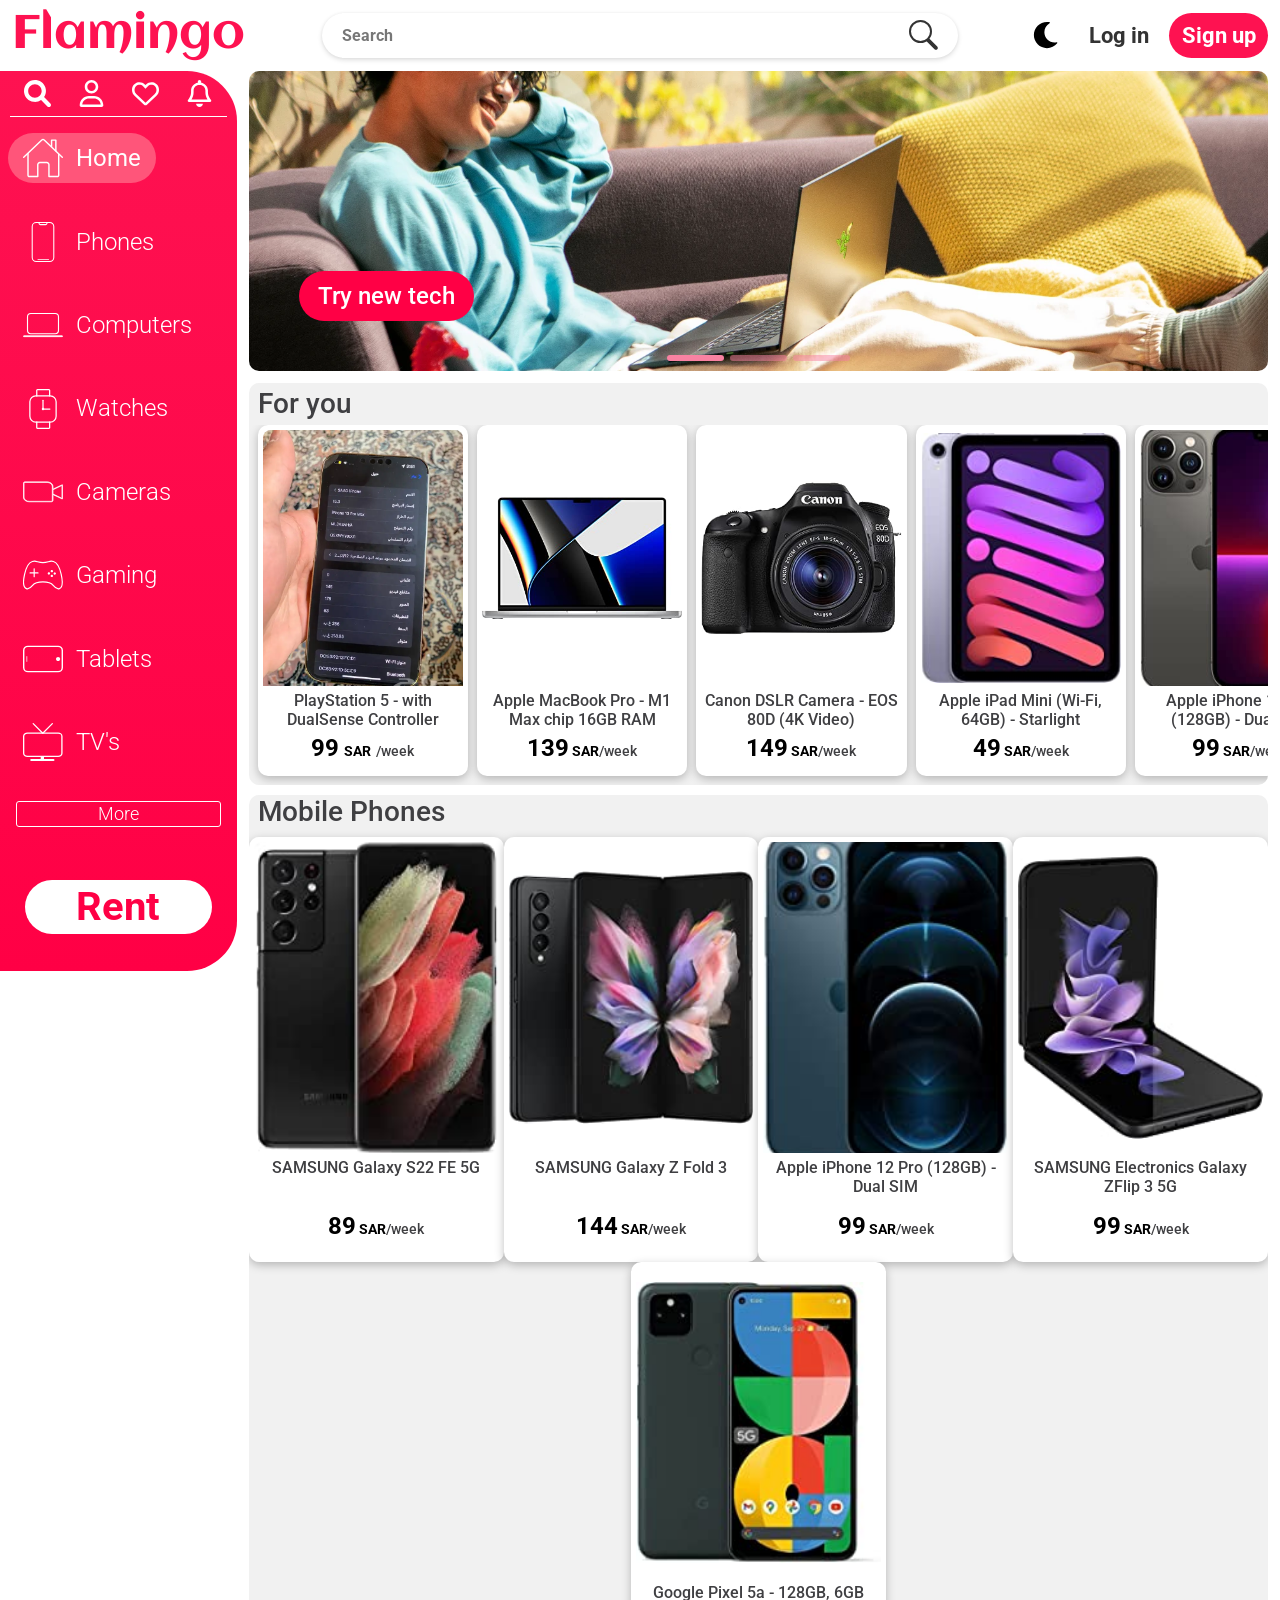
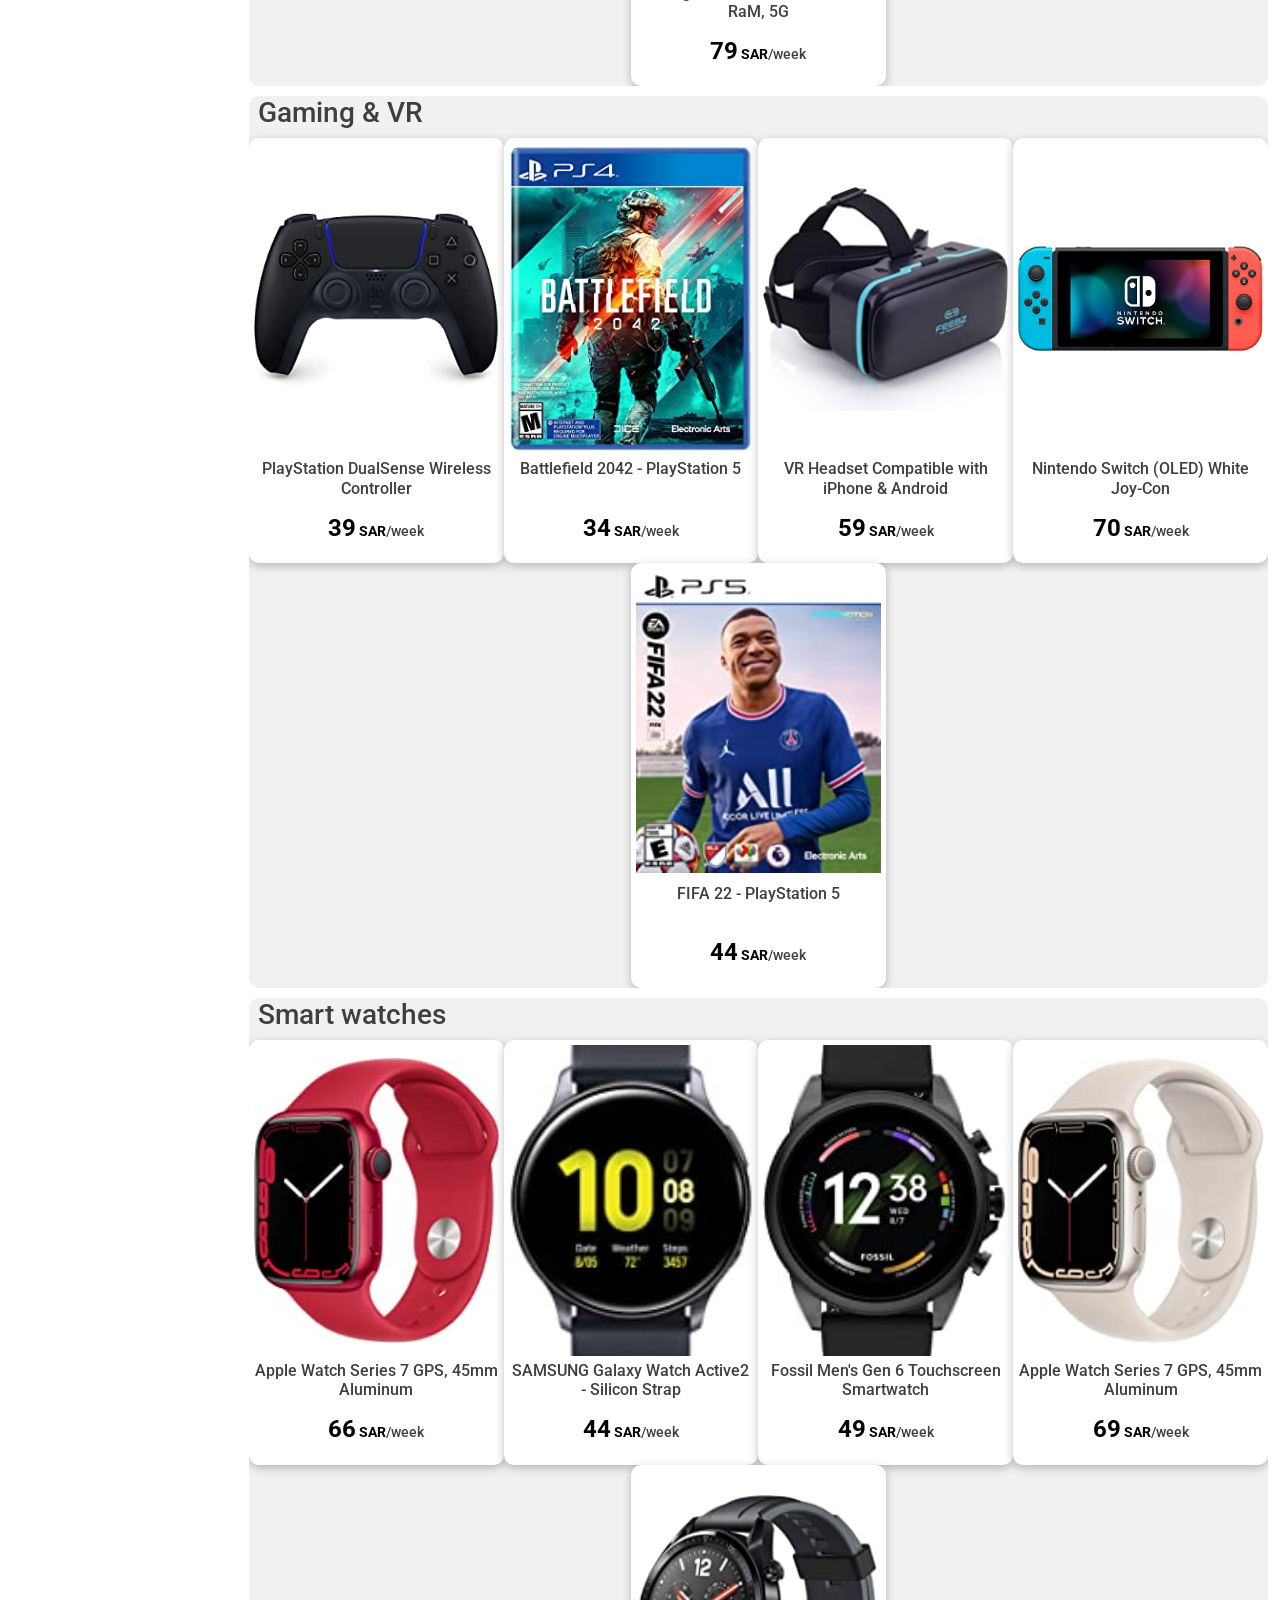
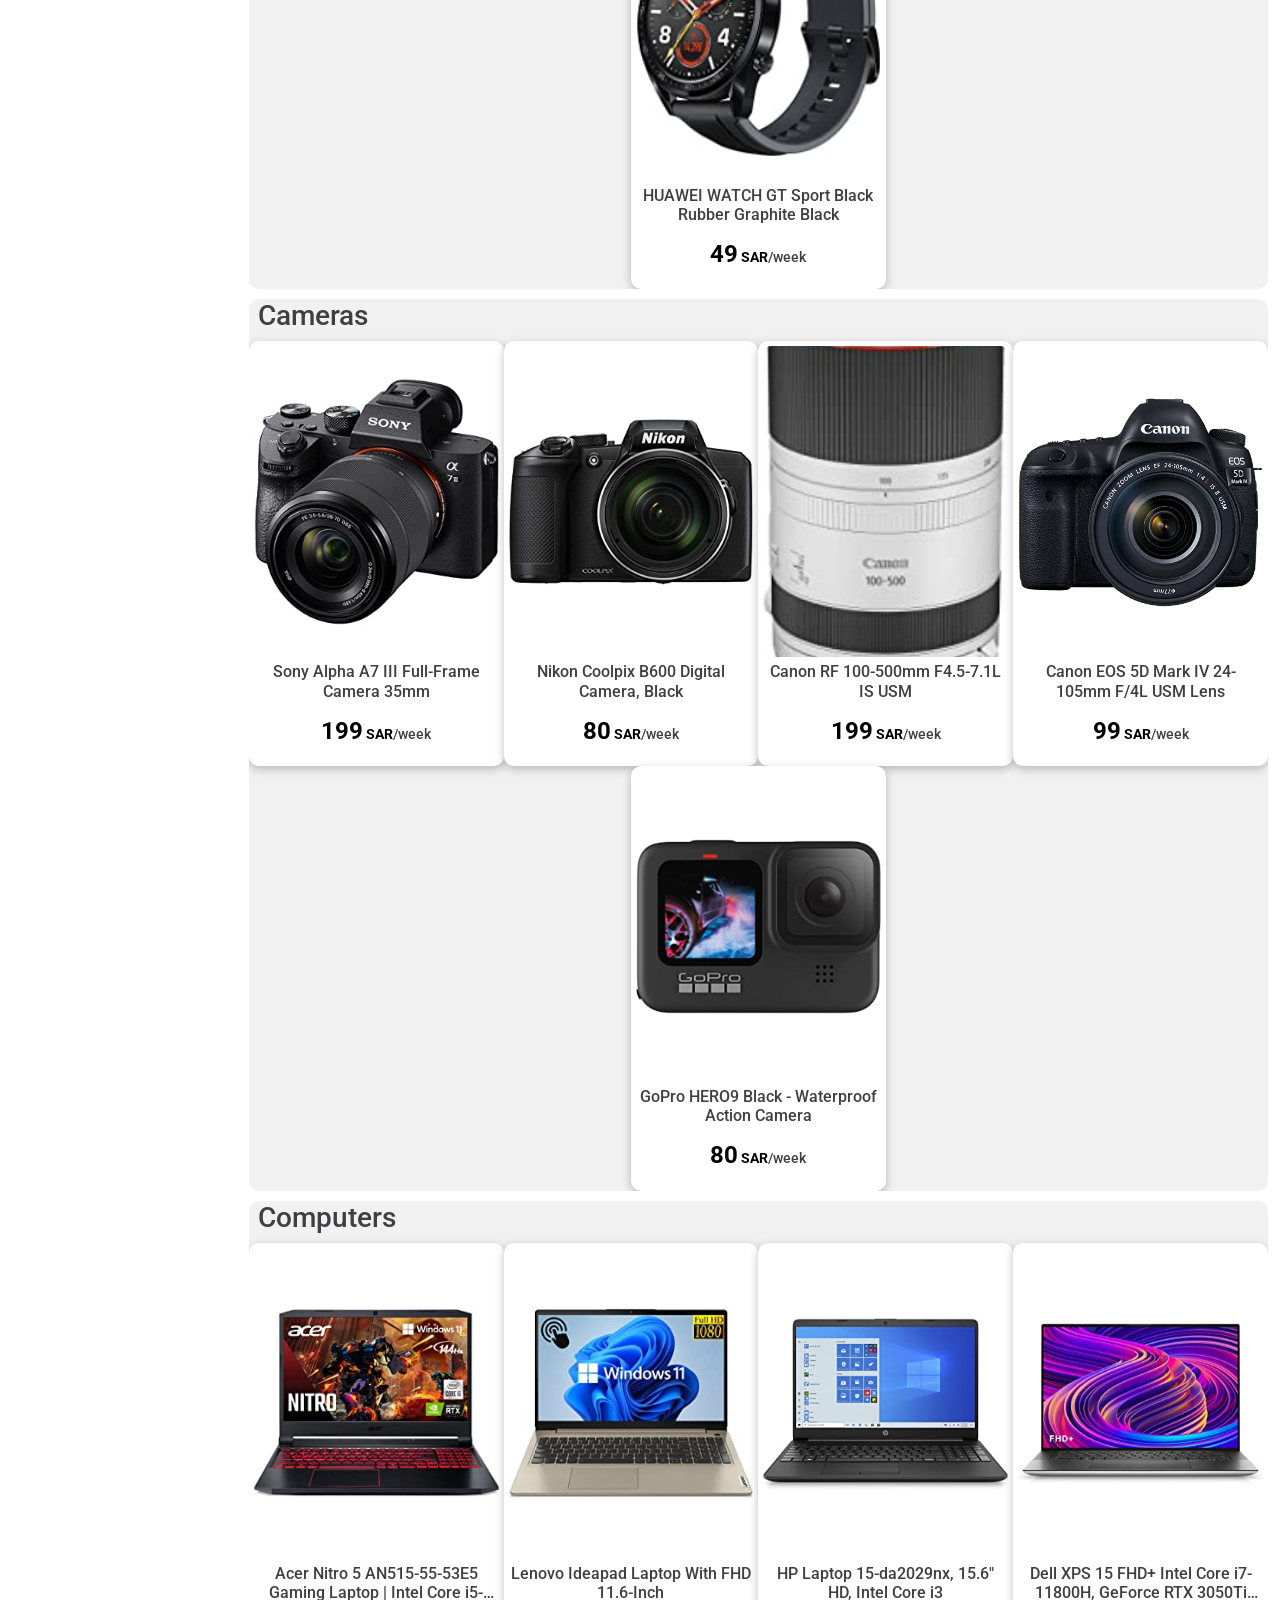
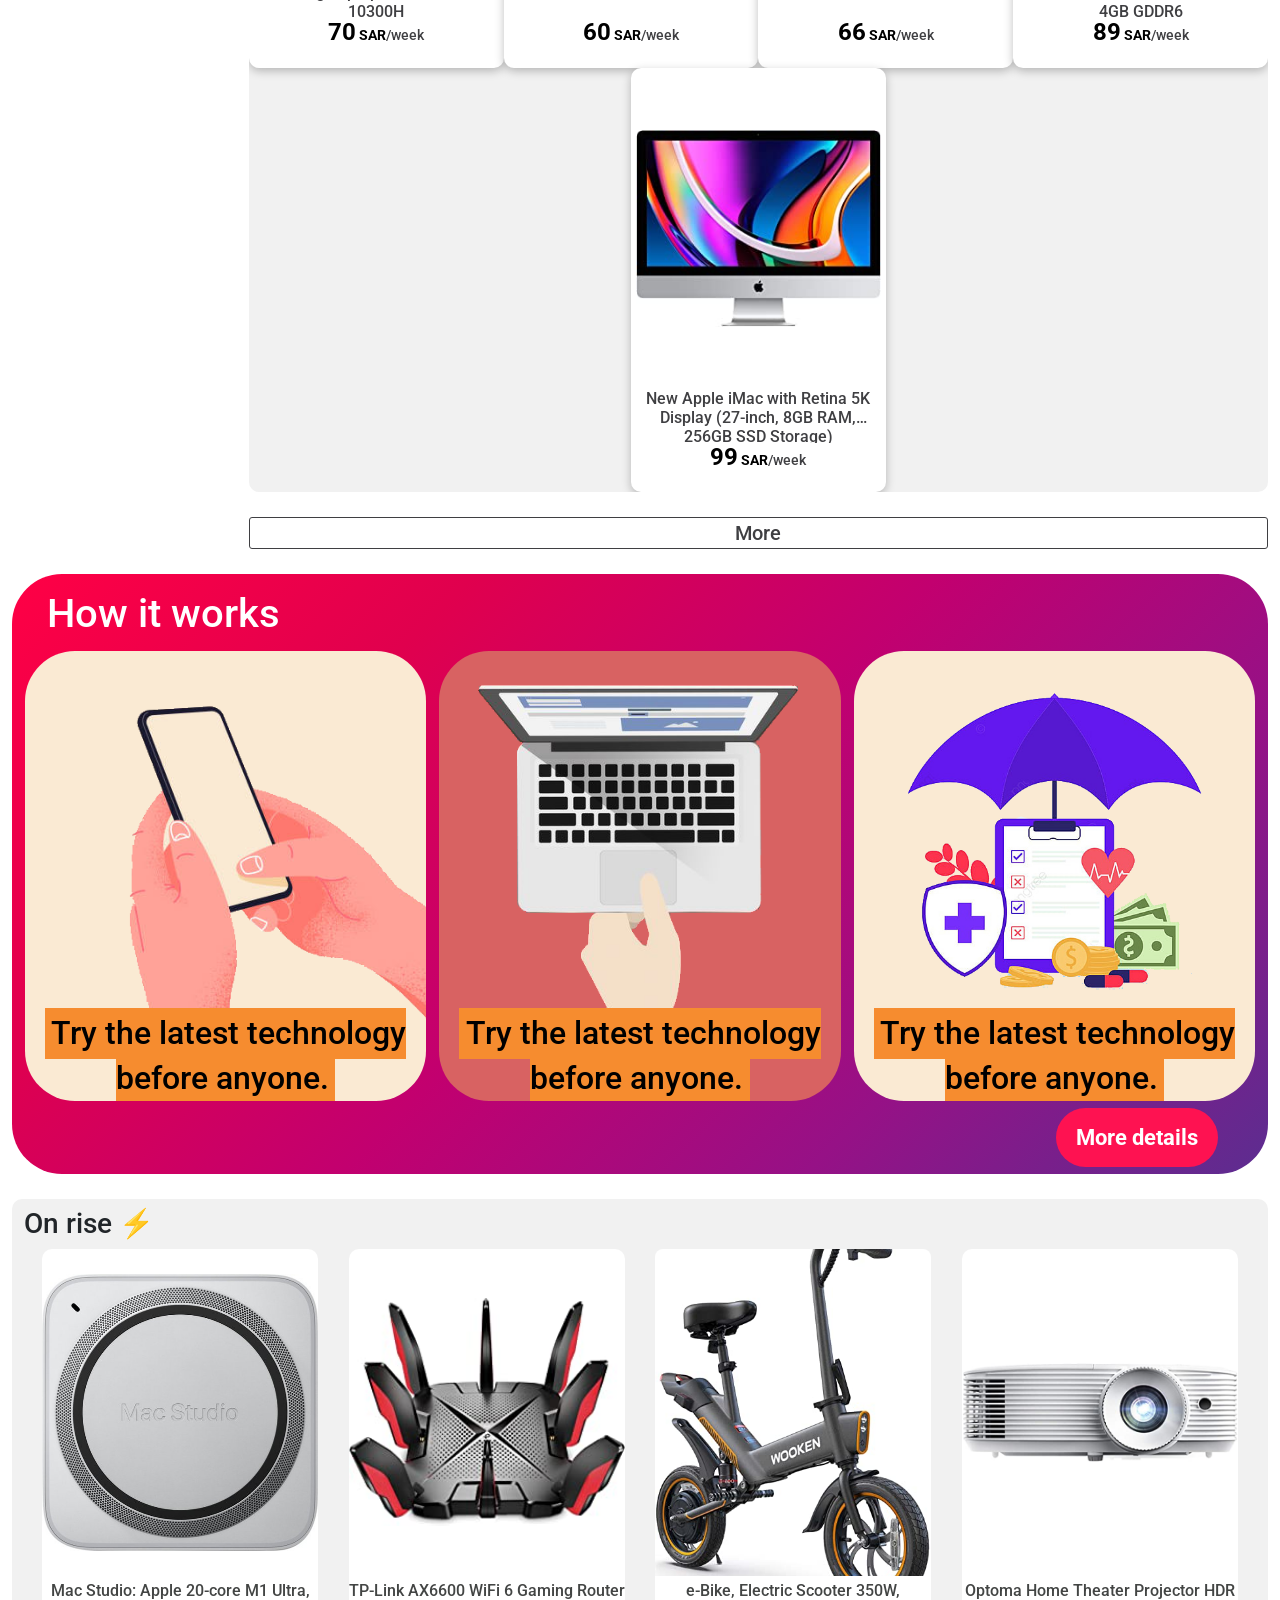
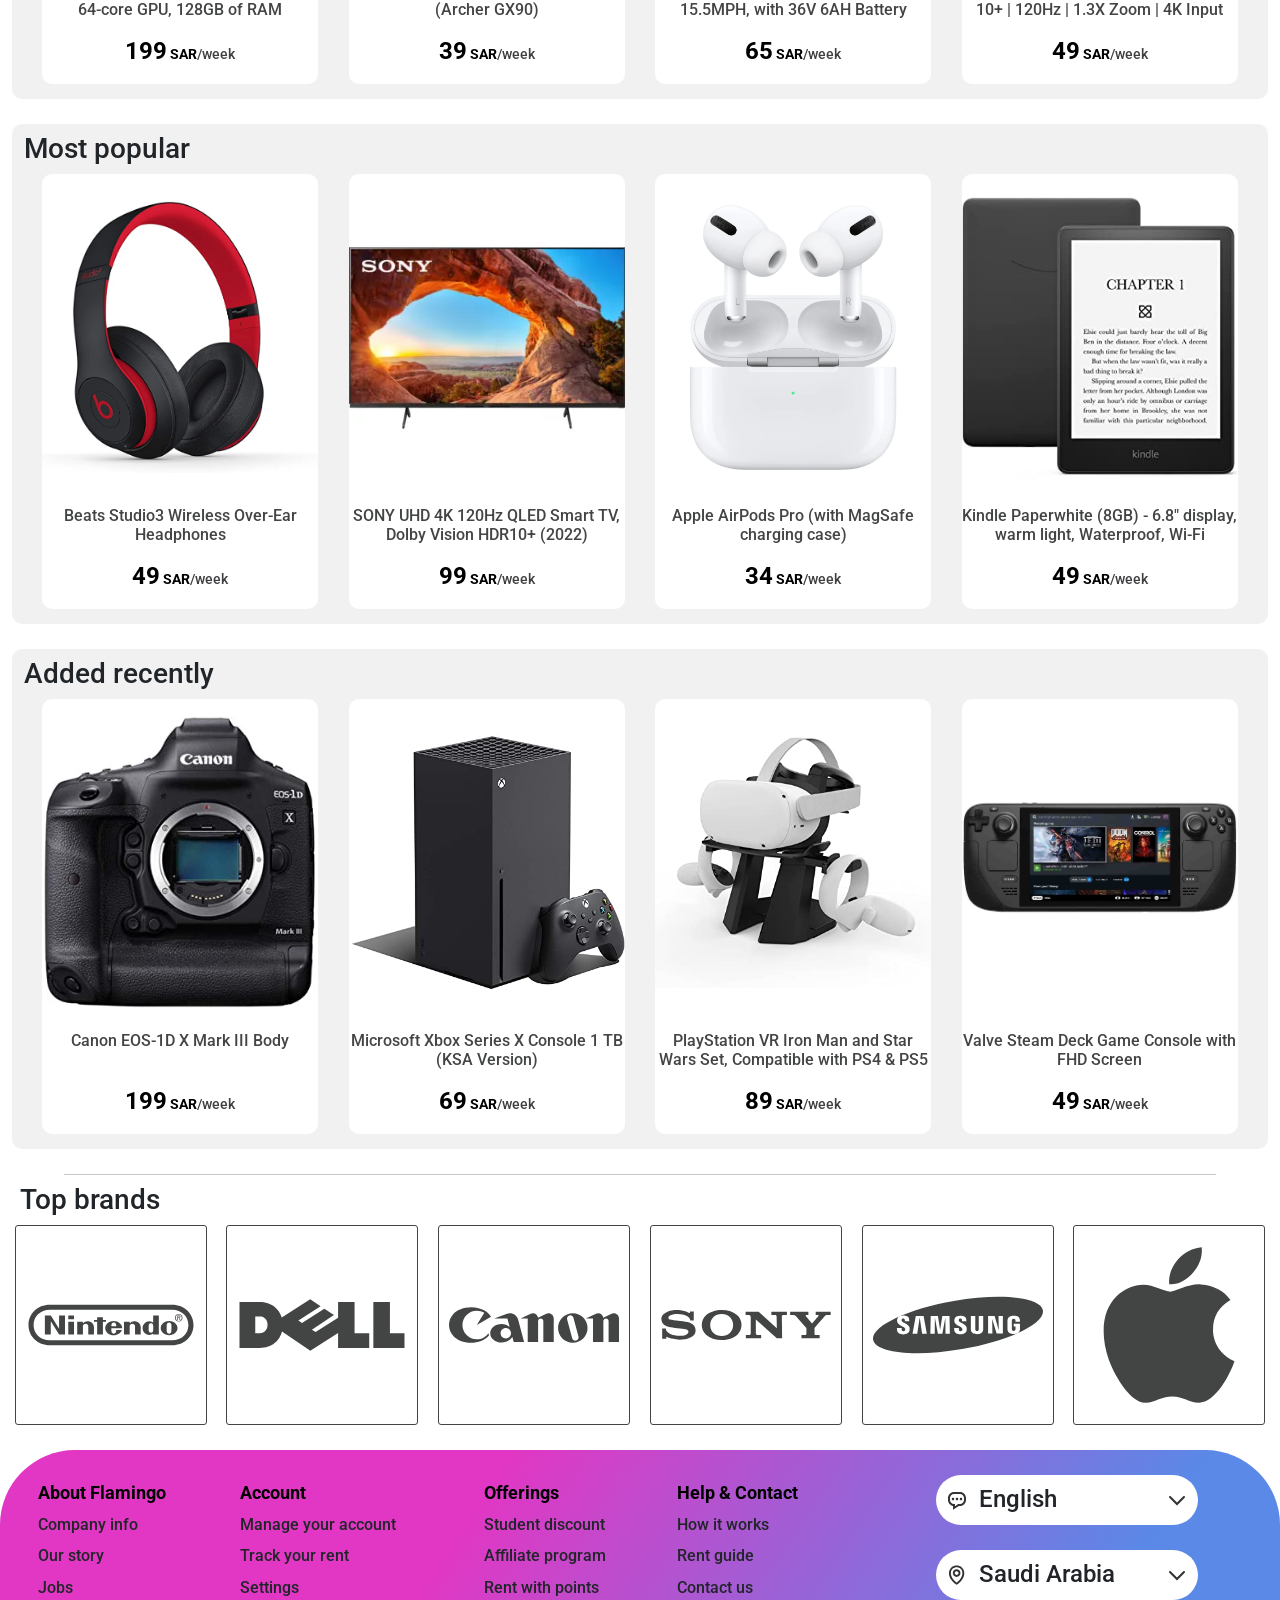
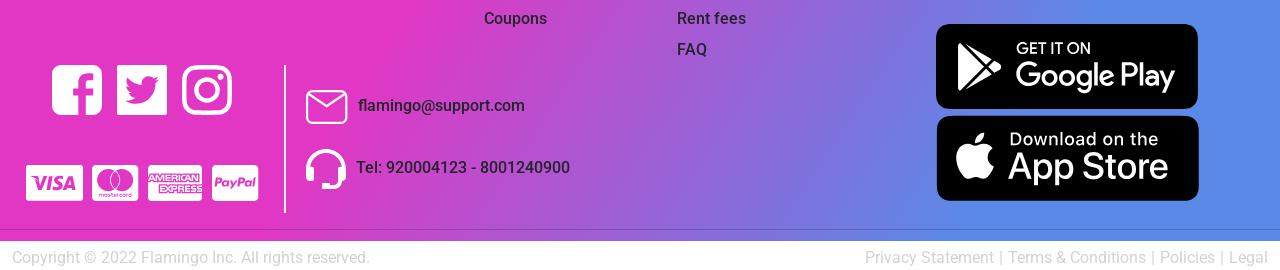
==== commit f00aabe0: "fix" ====
--- a/index.html
+++ b/index.html
@@ -67,7 +67,7 @@
                             name="hidden" autofill="off">
                     </form>
                 </div>
-                <div class="search-icon">
+                <div aria-label="Search" title="Search" class="search-icon">
                     <svg width="29" height="30" viewBox="0 0 29 30" fill="none">
                         <path
                             d="M19.7375 18L28.2564 26.5188C29.0123 27.2748 29.0123 28.5004 28.2564 29.2563C27.5004 30.0123 26.2748 30.0123 25.5189 29.2563L17.0001 20.7375L19.7375 18Z"
@@ -114,7 +114,7 @@
                         <div class="mini-nav row flex-nowrap justify-content-between align-items-center">
                             <!-- Search icon-->
                             <div class="col-3 four-mini-nav">
-                                <a href="#">
+                                <a aria-label="Search" title="Search" href="#">
                                     <svg xmlns="http://www.w3.org/2000/svg" viewBox="0 0 512 512">
                                         <path
                                             d="M500.3 443.7l-119.7-119.7c27.22-40.41 40.65-90.9 33.46-144.7C401.8 87.79 326.8 13.32 235.2 1.723C99.01-15.51-15.51 99.01 1.724 235.2c11.6 91.64 86.08 166.7 177.6 178.9c53.8 7.189 104.3-6.236 144.7-33.46l119.7 119.7c15.62 15.62 40.95 15.62 56.57 0C515.9 484.7 515.9 459.3 500.3 443.7zM79.1 208c0-70.58 57.42-128 128-128s128 57.42 128 128c0 70.58-57.42 128-128 128S79.1 278.6 79.1 208z" />
@@ -123,7 +123,7 @@
                             </div>
                             <!-- User icon -->
                             <div class="col-3 user four-mini-nav">
-                                <a href="#">
+                                <a aria-label="User" title="User" href="#">
                                     <svg xmlns="http://www.w3.org/2000/svg" viewBox="0 0 448 512">
                                         <path
                                             d="M272 304h-96C78.8 304 0 382.8 0 480c0 17.67 14.33 32 32 32h384c17.67 0 32-14.33 32-32C448 382.8 369.2 304 272 304zM48.99 464C56.89 400.9 110.8 352 176 352h96c65.16 0 119.1 48.95 127 112H48.99zM224 256c70.69 0 128-57.31 128-128c0-70.69-57.31-128-128-128S96 57.31 96 128C96 198.7 153.3 256 224 256zM224 48c44.11 0 80 35.89 80 80c0 44.11-35.89 80-80 80S144 172.1 144 128C144 83.89 179.9 48 224 48z" />
@@ -132,7 +132,7 @@
                             </div>
                             <!-- Love icon -->
                             <div class="col-3 four-mini-nav">
-                                <a href="#">
+                                <a aria-label="Loved" title="Loved" href="#">
                                     <svg xmlns="http://www.w3.org/2000/svg" viewBox="0 0 512 512">
                                         <path
                                             d="M244 84L255.1 96L267.1 84.02C300.6 51.37 347 36.51 392.6 44.1C461.5 55.58 512 115.2 512 185.1V190.9C512 232.4 494.8 272.1 464.4 300.4L283.7 469.1C276.2 476.1 266.3 480 256 480C245.7 480 235.8 476.1 228.3 469.1L47.59 300.4C17.23 272.1 0 232.4 0 190.9V185.1C0 115.2 50.52 55.58 119.4 44.1C164.1 36.51 211.4 51.37 244 84C243.1 84 244 84.01 244 84L244 84zM255.1 163.9L210.1 117.1C188.4 96.28 157.6 86.4 127.3 91.44C81.55 99.07 48 138.7 48 185.1V190.9C48 219.1 59.71 246.1 80.34 265.3L256 429.3L431.7 265.3C452.3 246.1 464 219.1 464 190.9V185.1C464 138.7 430.4 99.07 384.7 91.44C354.4 86.4 323.6 96.28 301.9 117.1L255.1 163.9z" />
@@ -141,7 +141,7 @@
                             </div>
                             <!-- Notification icon -->
                             <div class="col-3 four-mini-nav">
-                                <a href="#">
+                                <a aria-label="Notification" title="Notification" href="#">
                                     <svg xmlns="http://www.w3.org/2000/svg" viewBox="0 0 448 512">
                                         <path
                                             d="M256 32V49.88C328.5 61.39 384 124.2 384 200V233.4C384 278.8 399.5 322.9 427.8 358.4L442.7 377C448.5 384.2 449.6 394.1 445.6 402.4C441.6 410.7 433.2 416 424 416H24C14.77 416 6.365 410.7 2.369 402.4C-1.628 394.1-.504 384.2 5.26 377L20.17 358.4C48.54 322.9 64 278.8 64 233.4V200C64 124.2 119.5 61.39 192 49.88V32C192 14.33 206.3 0 224 0C241.7 0 256 14.33 256 32V32zM216 96C158.6 96 112 142.6 112 200V233.4C112 281.3 98.12 328 72.31 368H375.7C349.9 328 336 281.3 336 233.4V200C336 142.6 289.4 96 232 96H216zM288 448C288 464.1 281.3 481.3 269.3 493.3C257.3 505.3 240.1 512 224 512C207 512 190.7 505.3 178.7 493.3C166.7 481.3 160 464.1 160 448H288z" />
@@ -150,7 +150,7 @@
                             </div>
                             <!-- Three dots icon (appears only in screen under 13 inch) -->
                             <div class="col-12 nine-dots-box">
-                                <div class="nine-dots">
+                                <div aria-label="More" title="More" class="nine-dots">
                                     <svg width="24" height="24" viewBox="0 0 24 24" fill="none"
                                         xmlns="http://www.w3.org/2000/svg" data-testid="category-menu-icon">
                                         <path
@@ -184,22 +184,22 @@
                                 </div>
 
                                 <div class="drop-list">
-                                    <div class="">
+                                    <div aria-label="Search" title="Search" class="">
                                         <a class="search-icon-drop-nav" href="#">
                                             <svg viewBox="0 0 24 24" aria-hidden="true"><g><path d="M21.53 20.47l-3.66-3.66C19.195 15.24 20 13.214 20 11c0-4.97-4.03-9-9-9s-9 4.03-9 9 4.03 9 9 9c2.215 0 4.24-.804 5.808-2.13l3.66 3.66c.147.146.34.22.53.22s.385-.073.53-.22c.295-.293.295-.767.002-1.06zM3.5 11c0-4.135 3.365-7.5 7.5-7.5s7.5 3.365 7.5 7.5-3.365 7.5-7.5 7.5-7.5-3.365-7.5-7.5z"></path></g></svg>
                                         </a>
                                     </div>
-                                    <div class="">
+                                    <div aria-label="User" title="User" class="">
                                         <a href="#">
                                             <svg viewBox="0 0 24 24" aria-hidden="true"><g><path d="M12 11.816c1.355 0 2.872-.15 3.84-1.256.814-.93 1.078-2.368.806-4.392-.38-2.825-2.117-4.512-4.646-4.512S7.734 3.343 7.354 6.17c-.272 2.022-.008 3.46.806 4.39.968 1.107 2.485 1.256 3.84 1.256zM8.84 6.368c.162-1.2.787-3.212 3.16-3.212s2.998 2.013 3.16 3.212c.207 1.55.057 2.627-.45 3.205-.455.52-1.266.743-2.71.743s-2.255-.223-2.71-.743c-.507-.578-.657-1.656-.45-3.205zm11.44 12.868c-.877-3.526-4.282-5.99-8.28-5.99s-7.403 2.464-8.28 5.99c-.172.692-.028 1.4.395 1.94.408.52 1.04.82 1.733.82h12.304c.693 0 1.325-.3 1.733-.82.424-.54.567-1.247.394-1.94zm-1.576 1.016c-.126.16-.316.246-.552.246H5.848c-.235 0-.426-.085-.552-.246-.137-.174-.18-.412-.12-.654.71-2.855 3.517-4.85 6.824-4.85s6.114 1.994 6.824 4.85c.06.242.017.48-.12.654z"></path></g></svg>
                                         </a>
                                     </div>
-                                    <div class="">
+                                    <div aria-label="Loved" title="Loved" class="">
                                         <a href="#">
                                             <svg viewBox="0 0 24 24" aria-hidden="true"><g><path d="M12 21.638h-.014C9.403 21.59 1.95 14.856 1.95 8.478c0-3.064 2.525-5.754 5.403-5.754 2.29 0 3.83 1.58 4.646 2.73.814-1.148 2.354-2.73 4.645-2.73 2.88 0 5.404 2.69 5.404 5.755 0 6.376-7.454 13.11-10.037 13.157H12zM7.354 4.225c-2.08 0-3.903 1.988-3.903 4.255 0 5.74 7.034 11.596 8.55 11.658 1.518-.062 8.55-5.917 8.55-11.658 0-2.267-1.823-4.255-3.903-4.255-2.528 0-3.94 2.936-3.952 2.965-.23.562-1.156.562-1.387 0-.014-.03-1.425-2.965-3.954-2.965z"></path></g></svg>
                                         </a>
                                     </div>
-                                    <div class="">
+                                    <div aria-label="Notification" title="Notification" class="">
                                         <a href="#">
                                             <svg viewBox="0 0 24 24" aria-hidden="true"><g><path d="M21.697 16.468c-.02-.016-2.14-1.64-2.103-6.03.02-2.532-.812-4.782-2.347-6.335C15.872 2.71 14.01 1.94 12.005 1.93h-.013c-2.004.01-3.866.78-5.242 2.174-1.534 1.553-2.368 3.802-2.346 6.334.037 4.33-2.02 5.967-2.102 6.03-.26.193-.366.53-.265.838.102.308.39.515.712.515h4.92c.102 2.31 1.997 4.16 4.33 4.16s4.226-1.85 4.327-4.16h4.922c.322 0 .61-.206.71-.514.103-.307-.003-.645-.263-.838zM12 20.478c-1.505 0-2.73-1.177-2.828-2.658h5.656c-.1 1.48-1.323 2.66-2.828 2.66zM4.38 16.32c.74-1.132 1.548-3.028 1.524-5.896-.018-2.16.644-3.982 1.913-5.267C8.91 4.05 10.397 3.437 12 3.43c1.603.008 3.087.62 4.18 1.728 1.27 1.285 1.933 3.106 1.915 5.267-.024 2.868.785 4.765 1.525 5.896H4.38z"></path></g></svg>
                                         </a>
@@ -215,7 +215,7 @@
                             <div>
                                 <a href="#" class="row cat-items active-btn">
                                     <div class="col-12 cat">
-                                        <div class="">
+                                        <div class="" aria-label="Home" title="Home">
                                             <svg class="big-nav-icon" width="56" height="54" viewBox="0 0 56 54" fill="none"
                                                 xmlns="http://www.w3.org/2000/svg">
                                                 <path
@@ -239,7 +239,7 @@
                             <div>
                                 <a href="#" class="row cat-items">
                                     <div class="col-12 cat">
-                                        <div class="">
+                                        <div class="" aria-label="Phones" title="Phones">
                                             <svg class="big-nav-icon" width="43" height="76" viewBox="0 0 43 76" fill="none"
                                                 xmlns="http://www.w3.org/2000/svg">
                                                 <path
@@ -262,7 +262,7 @@
                             <div>
                                 <a href="#" class="row cat-items">
                                     <div class="col-12 cat">
-                                        <div class="">
+                                        <div class="" aria-label="Computers" title="Computers">
                                             <svg class="big-nav-icon" width="71" height="43" viewBox="0 0 71 43" fill="none"
                                                 xmlns="http://www.w3.org/2000/svg">
                                                 <rect x="8" y="1" width="55" height="36" rx="6" stroke="white"
@@ -282,7 +282,7 @@
                             <div>
                                 <a href="#" class="row cat-items">
                                     <div class="col-12 cat">
-                                        <div class="">
+                                        <div class="" aria-label="Watches" title="Watches">
                                             <svg class="big-nav-icon" width="44" height="64" viewBox="0 0 44 64" fill="none"
                                                 xmlns="http://www.w3.org/2000/svg">
                                                 <path
@@ -312,7 +312,7 @@
                             <div>
                                 <a href="#" class="row cat-items">
                                     <div class="col-12 cat">
-                                        <div class="">
+                                        <div class="" aria-label="Cameras" title="Cameras">
                                             <svg class="big-nav-icon" width="71" height="37" viewBox="0 0 71 37" fill="none"
                                                 xmlns="http://www.w3.org/2000/svg">
                                                 <path
@@ -329,7 +329,7 @@
                             <div>
                                 <a href="#" class="row cat-items">
                                     <div class="col-12 cat">
-                                        <div class="">
+                                        <div class="" aria-label="Gaming" title="Gaming">
                                             <svg class="big-nav-icon" width="68" height="49" viewBox="0 0 68 49" fill="none"
                                                 xmlns="http://www.w3.org/2000/svg">
                                                 <path
@@ -362,7 +362,7 @@
                             <div>
                                 <a href="#" class="row cat-items">
                                     <div class="col-12 cat">
-                                        <div class="">
+                                        <div class="" aria-label="Tablets" title="Tablets">
                                             <svg class="big-nav-icon" width="57" height="38" viewBox="0 0 57 38" fill="none"
                                                 xmlns="http://www.w3.org/2000/svg">
                                                 <rect x="5" y="15" width="1" height="8" fill="white" />
@@ -382,7 +382,7 @@
                             <div>
                                 <a href="#" class="row cat-items">
                                     <div class="col-12 cat">
-                                        <div class="">
+                                        <div class="" aria-label="TV's" title="TV's">
                                             <svg class="big-nav-icon" width="61" height="58" viewBox="0 0 61 58" fill="none"
                                                 xmlns="http://www.w3.org/2000/svg">
                                                 <path
@@ -412,7 +412,7 @@
                                 <a class="row rent-btn-text" href="#">Rent</a>
 
                                 <!-- Rent Button icon appear in < 13 inch screen -->
-                                <a class="rent-btn-icon" href="#">
+                                <a class="rent-btn-icon" href="#" aria-label="Rent" title="Rent">
                                     <svg xmlns="http://www.w3.org/2000/svg" viewBox="0 0 448 512">
                                         <path
                                             d="M384 32C419.3 32 448 60.65 448 96V416C448 451.3 419.3 480 384 480H64C28.65 480 0 451.3 0 416V96C0 60.65 28.65 32 64 32H384zM224 368C237.3 368 248 357.3 248 344V280H312C325.3 280 336 269.3 336 256C336 242.7 325.3 232 312 232H248V168C248 154.7 237.3 144 224 144C210.7 144 200 154.7 200 168V232H136C122.7 232 112 242.7 112 256C112 269.3 122.7 280 136 280H200V344C200 357.3 210.7 368 224 368z" />
@@ -471,59 +471,102 @@
 
                             <!-- For you shelves -->
                             <div class="row justify-content-evenly align-items-end for-you shelves">
-                                <h3 class="shelve-title">
-                                    <a class="" href="#">For you</a>
-                                </h3>
-                                <a href="#" class="item-cards col-3">
-                                    <div class="img-of-item">
-                                        <img src="images/product images/for you/ps5.jpg" alt="">
-                                    </div>
-                                    <div class="item-description">
-                                        <h4>PlayStation 5 - with DualSense Controller</h4>
-                                        <h5><span class="price">99<span class="currency"> SAR</span></span><span
-                                                class="week">/week</span></h5>
-                                    </div>
-                                </a>
-                                <a href="#" class="item-cards col-3">
-                                    <div class="img-of-item">
-                                        <img src="images/product images/for you/mac.jpg" alt="">
-                                    </div>
-                                    <div class="item-description">
-                                        <h4>Apple MacBook Pro - M1 Max chip 16GB RAM</h4>
-                                        <h5><span class="price">139<span class="currency"> SAR</span></span><span
-                                                class="week">/week</span></h5>
-                                    </div>
-                                </a>
-                                <a href="#" class="item-cards col-3">
-                                    <div class="img-of-item">
-                                        <img src="images/product images/for you/80D.jpg" alt="">
-                                    </div>
-                                    <div class="item-description">
-                                        <h4>Canon DSLR Camera - EOS 80D (4K Video)</h4>
-                                        <h5><span class="price">149<span class="currency"> SAR</span></span><span
-                                                class="week">/week</span></h5>
-                                    </div>
-                                </a>
-                                <a href="#" class="item-cards col-3">
-                                    <div class="img-of-item">
-                                        <img src="images/product images/for you/mini.jpg" alt="">
-                                    </div>
-                                    <div class="item-description">
-                                        <h4>Apple iPad Mini (Wi-Fi, 64GB) - Starlight</h4>
-                                        <h5><span class="price">49<span class="currency"> SAR</span></span><span
-                                                class="week">/week</span></h5>
-                                    </div>
-                                </a>
-                                <a href="#" class="item-cards col-3">
-                                    <div class="img-of-item">
-                                        <img src="images/product images/for you/iphone.jpg" alt="">
-                                    </div>
-                                    <div class="item-description">
-                                        <h4>Apple iPhone 13 Pro (128GB) - Dual SIM</h4>
-                                        <h5><span class="price">99<span class="currency"> SAR</span></span><span
-                                                class="week">/week</span></h5>
-                                    </div>
-                                </a>
+                                <div class="shelve-cont col-12">
+                                    <div class="shelve-title">
+                                        <a href="#">For you</a>
+                                    </div>
+                                    <div class="items-scroller">
+                                        
+                                        <div>
+                                            <a href="#" class="item-cards">
+                                                <div class="img-of-item">
+                                                    <img src="images/product images/for you/we.webp" alt="">
+                                                </div>
+                                                <div class="item-description">
+                                                    <h4>PlayStation 5 - with DualSense Controller</h4>
+                                                    <h5><span class="price">99</span>
+                                                        <span class="currency"> SAR</span>
+                                                        <span class="week">/week</span>
+                                                    </h5>
+                                                </div>
+                                            </a>
+                                        </div>
+
+                                        <div>
+                                            <a href="#" class="item-cards">
+                                                <div class="img-of-item">
+                                                    <img src="images/product images/for you/mac.jpg" alt="">
+                                                </div>
+                                                <div class="item-description">
+                                                    <h4>Apple MacBook Pro - M1 Max chip 16GB RAM</h4>
+                                                    <h5><span class="price">139<span class="currency"> SAR</span></span><span
+                                                            class="week">/week</span></h5>
+                                                </div>
+                                            </a>
+                                        </div>
+
+                                        <a href="#" class="item-cards">
+                                            <div class="img-of-item">
+                                                <img src="images/product images/for you/80D.jpg" alt="">
+                                            </div>
+                                            <div class="item-description">
+                                                <h4>Canon DSLR Camera - EOS 80D (4K Video)</h4>
+                                                <h5><span class="price">149<span class="currency"> SAR</span></span><span
+                                                        class="week">/week</span></h5>
+                                            </div>
+                                        </a>
+                                        <a href="#" class="item-cards">
+                                            <div class="img-of-item">
+                                                <img src="images/product images/for you/mini.jpg" alt="">
+                                            </div>
+                                            <div class="item-description">
+                                                <h4>Apple iPad Mini (Wi-Fi, 64GB) - Starlight</h4>
+                                                <h5><span class="price">49<span class="currency"> SAR</span></span><span
+                                                        class="week">/week</span></h5>
+                                            </div>
+                                        </a>
+                                        <a href="#" class="item-cards">
+                                            <div class="img-of-item">
+                                                <img src="images/product images/for you/iphone.jpg" alt="">
+                                            </div>
+                                            <div class="item-description">
+                                                <h4>Apple iPhone 13 Pro (128GB) - Dual SIM</h4>
+                                                <h5><span class="price">99<span class="currency"> SAR</span></span><span
+                                                        class="week">/week</span></h5>
+                                            </div>
+                                        </a>
+                                        <a href="#" class="item-cards">
+                                            <div class="img-of-item">
+                                                <img src="images/product images/for you/iphone.jpg" alt="">
+                                            </div>
+                                            <div class="item-description">
+                                                <h4>Apple iPhone 13 Pro (128GB) - Dual SIM</h4>
+                                                <h5><span class="price">99<span class="currency"> SAR</span></span><span
+                                                        class="week">/week</span></h5>
+                                            </div>
+                                        </a>
+                                        <a href="#" class="item-cards">
+                                            <div class="img-of-item">
+                                                <img src="images/product images/for you/iphone.jpg" alt="">
+                                            </div>
+                                            <div class="item-description">
+                                                <h4>Apple iPhone 13 Pro (128GB) - Dual SIM</h4>
+                                                <h5><span class="price">99<span class="currency"> SAR</span></span><span
+                                                        class="week">/week</span></h5>
+                                            </div>
+                                        </a>
+                                        <a href="#" class="item-cards">
+                                            <div class="img-of-item">
+                                                <img src="images/product images/for you/iphone.jpg" alt="">
+                                            </div>
+                                            <div class="item-description">
+                                                <h4>Apple iPhone 13 Pro (128GB) - Dual SIM</h4>
+                                                <h5><span class="price">99<span class="currency"> SAR</span></span><span
+                                                        class="week">/week</span></h5>
+                                            </div>
+                                        </a>
+                                    </div>
+                                </div>
                             </div>
 
                             <!-- Mobile Phone shelves -->
@@ -647,7 +690,7 @@
                                 </h3>
                                 <a href="#" class="item-cards col-3">
                                     <div class="img-of-item">
-                                        <img src="images/product images/watches/red.jpg" alt="">
+                                        <img loading="lazy" src="images/product images/watches/red.jpg" alt="">
                                     </div>
                                     <div class="item-description">
                                         <h4>Apple Watch Series 7 GPS, 45mm Aluminum</h4>
@@ -657,7 +700,7 @@
                                 </a>
                                 <a href="#" class="item-cards col-3">
                                     <div class="img-of-item">
-                                        <img src="images/product images/watches/Watch Active.jpg" alt="">
+                                        <img loading="lazy" src="images/product images/watches/Watch Active.jpg" alt="">
                                     </div>
                                     <div class="item-description">
                                         <h4>SAMSUNG Galaxy Watch Active2 - Silicon Strap</h4>
@@ -667,7 +710,7 @@
                                 </a>
                                 <a href="#" class="item-cards col-3">
                                     <div class="img-of-item">
-                                        <img src="images/product images/watches/Fossil Men.jpg" alt="">
+                                        <img loading="lazy" src="images/product images/watches/Fossil Men.jpg" alt="">
                                     </div>
                                     <div class="item-description">
                                         <h4>Fossil Men's Gen 6 Touchscreen Smartwatch</h4>
@@ -677,7 +720,7 @@
                                 </a>
                                 <a href="#" class="item-cards col-3">
                                     <div class="img-of-item">
-                                        <img src="images/product images/watches/Apple Watch Series.jpg" alt="">
+                                        <img loading="lazy" src="images/product images/watches/Apple Watch Series.jpg" alt="">
                                     </div>
                                     <div class="item-description">
                                         <h4>Apple Watch Series 7 GPS, 45mm Aluminum</h4>
@@ -687,7 +730,7 @@
                                 </a>
                                 <a href="#" class="item-cards col-3">
                                     <div class="img-of-item">
-                                        <img src="images/product images/watches/HUAWEI WATCH.jpg" alt="">
+                                        <img loading="lazy" src="images/product images/watches/HUAWEI WATCH.jpg" alt="">
                                     </div>
                                     <div class="item-description">
                                         <h4>HUAWEI WATCH GT Sport Black Rubber Graphite Black</h4>
@@ -704,7 +747,7 @@
                                 </h3>
                                 <a href="#" class="item-cards col-3">
                                     <div class="img-of-item">
-                                        <img src="images/product images/cameras/Sony Alpha A7.jpg" alt="">
+                                        <img loading="lazy" src="images/product images/cameras/Sony Alpha A7.jpg" alt="">
                                     </div>
                                     <div class="item-description">
                                         <h4>Sony Alpha A7 III Full-Frame Camera 35mm</h4>
@@ -714,7 +757,7 @@
                                 </a>
                                 <a href="#" class="item-cards col-3">
                                     <div class="img-of-item">
-                                        <img src="images/product images/cameras/Nikon Coolpix.jpg" alt="">
+                                        <img loading="lazy" src="images/product images/cameras/Nikon Coolpix.jpg" alt="">
                                     </div>
                                     <div class="item-description">
                                         <h4>Nikon Coolpix B600 Digital Camera, Black</h4>
@@ -724,7 +767,7 @@
                                 </a>
                                 <a href="#" class="item-cards col-3">
                                     <div class="img-of-item">
-                                        <img src="images/product images/cameras/Canon RF.jpg" alt="">
+                                        <img loading="lazy" src="images/product images/cameras/Canon RF.jpg" alt="">
                                     </div>
                                     <div class="item-description">
                                         <h4>Canon RF 100-500mm F4.5-7.1L IS USM</h4>
@@ -734,7 +777,7 @@
                                 </a>
                                 <a href="#" class="item-cards col-3">
                                     <div class="img-of-item">
-                                        <img src="images/product images/cameras/eos 5D.jpg" alt="">
+                                        <img loading="lazy" src="images/product images/cameras/eos 5D.jpg" alt="">
                                     </div>
                                     <div class="item-description">
                                         <h4>Canon EOS 5D Mark IV 24-105mm F/4L USM Lens</h4>
@@ -744,7 +787,7 @@
                                 </a>
                                 <a href="#" class="item-cards col-3">
                                     <div class="img-of-item">
-                                        <img src="images/product images/cameras/GoPro HERO.jpg" alt="">
+                                        <img loading="lazy" src="images/product images/cameras/GoPro HERO.jpg" alt="">
                                     </div>
                                     <div class="item-description">
                                         <h4>GoPro HERO9 Black - Waterproof Action Camera</h4>
@@ -755,13 +798,13 @@
                             </div>
 
                             <!-- Computer Shelves -->
-                            <div class="row justify-content-evenly align-items-end cameras shelves">
+                            <div class="row justify-content-evenly align-items-end computers shelves">
                                 <h3 class="shelve-title">
                                     <a class="" href="#">Computers</a>
                                 </h3>
                                 <a href="#" class="item-cards col-3">
                                     <div class="img-of-item">
-                                        <img src="images/product images/laptop/Acer Nitro.jpg" alt="">
+                                        <img loading="lazy" src="images/product images/laptop/Acer Nitro.jpg" alt="">
                                     </div>
                                     <div class="item-description">
                                         <h4>Acer Nitro 5 AN515-55-53E5 Gaming Laptop | Intel Core i5-10300H</h4>
@@ -771,7 +814,7 @@
                                 </a>
                                 <a href="#" class="item-cards col-3">
                                     <div class="img-of-item">
-                                        <img src="images/product images/laptop/Lenovo Ideapad.jpg" alt="">
+                                        <img loading="lazy" src="images/product images/laptop/Lenovo Ideapad.jpg" alt="">
                                     </div>
                                     <div class="item-description">
                                         <h4>Lenovo Ideapad Laptop With FHD 11.6-Inch</h4>
@@ -781,7 +824,7 @@
                                 </a>
                                 <a href="#" class="item-cards col-3">
                                     <div class="img-of-item">
-                                        <img src="images/product images/laptop/HP Laptop.jpg" alt="">
+                                        <img loading="lazy" src="images/product images/laptop/HP Laptop.jpg" alt="">
                                     </div>
                                     <div class="item-description">
                                         <h4>HP Laptop 15-da2029nx, 15.6" HD, Intel Core i3</h4>
@@ -791,7 +834,7 @@
                                 </a>
                                 <a href="#" class="item-cards col-3">
                                     <div class="img-of-item">
-                                        <img src="images/product images/laptop/Dell.jpg" alt="">
+                                        <img loading="lazy" src="images/product images/laptop/Dell.jpg" alt="">
                                     </div>
                                     <div class="item-description">
                                         <h4>Dell XPS 15 FHD+ Intel Core i7-11800H, GeForce RTX 3050Ti 4GB GDDR6</h4>
@@ -801,7 +844,7 @@
                                 </a>
                                 <a href="#" class="item-cards col-3">
                                     <div class="img-of-item">
-                                        <img src="images/product images/laptop/Apple iMac.jpg" alt="">
+                                        <img loading="lazy" src="images/product images/laptop/Apple iMac.jpg" alt="">
                                     </div>
                                     <div class="item-description">
                                         <h4>New Apple iMac with Retina 5K Display (27-inch, 8GB RAM, 256GB SSD Storage)</h4>
@@ -834,17 +877,17 @@
                 <div class="how-it-works-title">How it works</div>
 
                 <div class="col-4 how one">
-                    <img src="images/how it works/1.png" alt="">
+                    <img loading="lazy" src="images/how it works/1.png" alt="">
                     <h2><mark>Try the latest technology before anyone.</mark></h2>
                 </div>
 
                 <div class="col-4 how two">
-                    <img src="images/how it works/2.png" alt="">
+                    <img loading="lazy" src="images/how it works/2.png" alt="">
                     <h2><mark>Try the latest technology before anyone.</mark></h2>
                 </div>
 
                 <div class="col-4 how three">
-                    <img src="images/how it works/3.png" alt="">
+                    <img loading="lazy" src="images/how it works/3.png" alt="">
                     <h2><mark>Try the latest technology before anyone.</mark></h2>
                 </div>
 
@@ -868,7 +911,7 @@
                 </h3>
                 <a href="#" class="item-cards-down col-3">
                     <div class="img-of-item">
-                        <img src="images/product images/on rise/macstudio.jpg" alt="">
+                        <img loading="lazy" src="images/product images/on rise/macstudio.jpg" alt="">
                     </div>
                     <div class="item-description">
                         <h4>Mac Studio: Apple 20-core M1 Ultra, 64-core GPU, 128GB of RAM</h4>
@@ -879,7 +922,7 @@
 
                 <a href="#" class="item-cards-down col-3">
                     <div class="img-of-item">
-                        <img src="images/product images/on rise/modem.jpg" alt="">
+                        <img loading="lazy" src="images/product images/on rise/modem.jpg" alt="">
                     </div>
                     <div class="item-description">
                         <h4>TP-Link AX6600 WiFi 6 Gaming Router (Archer GX90)</h4>
@@ -890,7 +933,7 @@
 
                 <a href="#" class="item-cards-down col-3">
                     <div class="img-of-item">
-                        <img src="images/product images/on rise/ebick.jpg" alt="">
+                        <img loading="lazy" src="images/product images/on rise/ebick.jpg" alt="">
                     </div>
                     <div class="item-description">
                         <h4>e-Bike, Electric Scooter 350W, 15.5MPH, with 36V 6AH Battery</h4>
@@ -901,7 +944,7 @@
 
                 <a href="#" class="item-cards-down col-3">
                     <div class="img-of-item">
-                        <img src="images/product images/on rise/projector.jpg" alt="">
+                        <img loading="lazy" src="images/product images/on rise/projector.jpg" alt="">
                     </div>
                     <div class="item-description">
                         <h4>Optoma Home Theater Projector HDR 10+ | 120Hz | 1.3X Zoom | 4K Input</h4>
@@ -919,7 +962,7 @@
                 </h3>
                 <a href="#" class="item-cards-down col-3">
                     <div class="img-of-item">
-                        <img src="images/product images/most popular/beats.jpg" alt="">
+                        <img loading="lazy" src="images/product images/most popular/beats.jpg" alt="">
                     </div>
                     <div class="item-description">
                         <h4>Beats Studio3 Wireless Over-Ear Headphones</h4>
@@ -930,7 +973,7 @@
 
                 <a href="#" class="item-cards-down col-3">
                     <div class="img-of-item">
-                        <img src="images/product images/most popular/tv.jpg" alt="">
+                        <img loading="lazy" src="images/product images/most popular/tv.jpg" alt="">
                     </div>
                     <div class="item-description">
                         <h4>SONY UHD 4K 120Hz QLED Smart TV, Dolby Vision HDR10+ (2022)</h4>
@@ -941,7 +984,7 @@
 
                 <a href="#" class="item-cards-down col-3">
                     <div class="img-of-item">
-                        <img src="images/product images/most popular/AirPods Prod.jpg" alt="">
+                        <img loading="lazy" src="images/product images/most popular/AirPods Prod.jpg" alt="">
                     </div>
                     <div class="item-description">
                         <h4>Apple AirPods Pro (with MagSafe charging case)</h4>
@@ -952,7 +995,7 @@
 
                 <a href="#" class="item-cards-down col-3">
                     <div class="img-of-item">
-                        <img src="images/product images/most popular/kindle.jpg" alt="">
+                        <img loading="lazy" src="images/product images/most popular/kindle.jpg" alt="">
                     </div>
                     <div class="item-description">
                         <h4>Kindle Paperwhite (8GB) - 6.8" display, warm light, Waterproof, Wi-Fi</h4>
@@ -972,7 +1015,7 @@
 
                 <a href="#" class="item-cards-down col-3">
                     <div class="img-of-item">
-                        <img src="images/product images/added recently/Canon EOS-1D X.jpg" alt="">
+                        <img loading="lazy" src="images/product images/added recently/Canon EOS-1D X.jpg" alt="">
                     </div>
                     <div class="item-description">
                         <h4>Canon EOS-1D X Mark III Body</h4>
@@ -983,7 +1026,7 @@
 
                 <a href="#" class="item-cards-down col-3">
                     <div class="img-of-item">
-                        <img src="images/product images/added recently/Microsoft Xbox Series X Console.jpg" alt="">
+                        <img loading="lazy" src="images/product images/added recently/Microsoft Xbox Series X Console.jpg" alt="">
                     </div>
                     <div class="item-description">
                         <h4>Microsoft Xbox Series X Console 1 TB (KSA Version)</h4>
@@ -994,7 +1037,7 @@
 
                 <a href="#" class="item-cards-down col-3">
                     <div class="img-of-item">
-                        <img src="images/product images/added recently/vr.jpg" alt="">
+                        <img loading="lazy" src="images/product images/added recently/vr.jpg" alt="">
                     </div>
                     <div class="item-description">
                         <h4>PlayStation VR Iron Man and Star Wars Set, Compatible with PS4 & PS5</h4>
@@ -1005,7 +1048,7 @@
 
                 <a href="#" class="item-cards-down col-3">
                     <div class="img-of-item">
-                        <img src="images/product images/added recently/Steam Deck.jpg" alt="">
+                        <img loading="lazy" src="images/product images/added recently/Steam Deck.jpg" alt="">
                     </div>
                     <div class="item-description">
                         <h4>Valve Steam Deck Game Console with FHD Screen</h4>
@@ -1131,7 +1174,7 @@
         <nav class="mob-phone-nav">
             <div class="navigation">
                 <ul>
-                    <li class="list act">
+                    <li class="list act" aria-label="Home" title="Home">
                         <a href="#">
                             <span class="icon">
                                 <svg viewBox="0 0 24 24" aria-hidden="true"><g><path d="M22.46 7.57L12.357 2.115c-.223-.12-.49-.12-.713 0L1.543 7.57c-.364.197-.5.652-.303 1.017.135.25.394.393.66.393.12 0 .243-.03.356-.09l.815-.44L4.7 19.963c.214 1.215 1.308 2.062 2.658 2.062h9.282c1.352 0 2.445-.848 2.663-2.087l1.626-11.49.818.442c.364.193.82.06 1.017-.304.196-.363.06-.818-.304-1.016zm-4.638 12.133c-.107.606-.703.822-1.18.822H7.36c-.48 0-1.075-.216-1.178-.798L4.48 7.69 12 3.628l7.522 4.06-1.7 12.015z"></path><path d="M8.22 12.184c0 2.084 1.695 3.78 3.78 3.78s3.78-1.696 3.78-3.78-1.695-3.78-3.78-3.78-3.78 1.696-3.78 3.78zm6.06 0c0 1.258-1.022 2.28-2.28 2.28s-2.28-1.022-2.28-2.28 1.022-2.28 2.28-2.28 2.28 1.022 2.28 2.28z"></path></g></svg>
@@ -1140,7 +1183,7 @@
                         </a>
                     </li>
 
-                    <li class="list search-in-mob-nav">
+                    <li class="list search-in-mob-nav" aria-label="Search" title="Search">
                         <a class="search-icon-nav-mob-link" href="javascript:void(null);">
                             <span class="icon">
                                 <svg viewBox="0 0 24 24" aria-hidden="true"><g><path d="M21.53 20.47l-3.66-3.66C19.195 15.24 20 13.214 20 11c0-4.97-4.03-9-9-9s-9 4.03-9 9 4.03 9 9 9c2.215 0 4.24-.804 5.808-2.13l3.66 3.66c.147.146.34.22.53.22s.385-.073.53-.22c.295-.293.295-.767.002-1.06zM3.5 11c0-4.135 3.365-7.5 7.5-7.5s7.5 3.365 7.5 7.5-3.365 7.5-7.5 7.5-7.5-3.365-7.5-7.5z"></path></g></svg>
@@ -1149,7 +1192,7 @@
                         </a>
                     </li>
 
-                    <li class="list">
+                    <li class="list" aria-label="Rent" title="Rent">
                         <a href="#">
                             <span class="icon">
                                 <svg xmlns="http://www.w3.org/2000/svg" viewBox="0 0 448 512">
@@ -1161,7 +1204,7 @@
                         </a>
                     </li>
 
-                    <li class="list category-btn-in-mob-nav">
+                    <li class="list category-btn-in-mob-nav" aria-label="Category" title="Category">
                         <a href="javascript:void(null);">
                             <span class="icon">
                                 <svg viewBox="0 0 24 24" fill="none" xmlns="http://www.w3.org/2000/svg">
@@ -1175,7 +1218,7 @@
                         </a>
                     </li>
 
-                    <li class="list">
+                    <li class="list" aria-label="User" title="User">
                         <a href="#">
                             <span class="icon">
                                 <svg viewBox="0 0 24 24" aria-hidden="true"><g><path d="M12 11.816c1.355 0 2.872-.15 3.84-1.256.814-.93 1.078-2.368.806-4.392-.38-2.825-2.117-4.512-4.646-4.512S7.734 3.343 7.354 6.17c-.272 2.022-.008 3.46.806 4.39.968 1.107 2.485 1.256 3.84 1.256zM8.84 6.368c.162-1.2.787-3.212 3.16-3.212s2.998 2.013 3.16 3.212c.207 1.55.057 2.627-.45 3.205-.455.52-1.266.743-2.71.743s-2.255-.223-2.71-.743c-.507-.578-.657-1.656-.45-3.205zm11.44 12.868c-.877-3.526-4.282-5.99-8.28-5.99s-7.403 2.464-8.28 5.99c-.172.692-.028 1.4.395 1.94.408.52 1.04.82 1.733.82h12.304c.693 0 1.325-.3 1.733-.82.424-.54.567-1.247.394-1.94zm-1.576 1.016c-.126.16-.316.246-.552.246H5.848c-.235 0-.426-.085-.552-.246-.137-.174-.18-.412-.12-.654.71-2.855 3.517-4.85 6.824-4.85s6.114 1.994 6.824 4.85c.06.242.017.48-.12.654z"></path></g></svg>
@@ -1190,7 +1233,7 @@
             <!-- Category shelve under mobile Navbar -->
             <div class="cat-sec-under-nav-box">
 
-                <div>
+                <div aria-label="Phones" title="Phones">
                     <a href="#">
                         <svg viewBox="0 0 43 76" fill="none" xmlns="http://www.w3.org/2000/svg">
                             <path d="M34.3125 1H8.6875C4.44181 1 1 4.31309 1 8.4V67.6C1 71.6869 4.44181 75 8.6875 75H34.3125C38.5582 75 42 71.6869 42 67.6V8.4C42 4.31309 38.5582 1 34.3125 1Z" stroke="currentColor" stroke-width="2" stroke-linecap="round" stroke-linejoin="round"></path>
@@ -1199,7 +1242,7 @@
                         </svg>
                     </a>
                 </div>
-                <div>
+                <div aria-label="Computers" title="Computers">
                     <a href="#">
                         <svg viewBox="0 0 71 43" fill="none" xmlns="http://www.w3.org/2000/svg">
                             <rect x="8" y="1" width="55" height="36" rx="6" stroke="currentColor" stroke-width="2"></rect>
@@ -1208,7 +1251,7 @@
                         </svg>
                     </a>
                 </div>
-                <div>
+                <div aria-label="Watches" title="Watches">
                     <a href="#">
                         <svg viewBox="0 0 44 64" fill="none" xmlns="http://www.w3.org/2000/svg">
                             <path d="M12 12V2.1C12 1.80826 12.1086 1.52847 12.302 1.32218C12.4954 1.11589 12.7577 1 13.0312 1H31.5938C31.8673 1 32.1296 1.11589 32.323 1.32218C32.5164 1.52847 32.625 1.80826 32.625 2.1V12" stroke="currentColor" stroke-width="2" stroke-linejoin="round"></path>
@@ -1220,14 +1263,14 @@
                         </svg>
                     </a>
                 </div>
-                <div>
+                <div aria-label="Cameras" title="Cameras">
                     <a href="#">
                         <svg viewBox="0 0 71 37" fill="none" xmlns="http://www.w3.org/2000/svg">
                             <path d="M53.3621 12.4527V13.2431L54.0762 12.9045L69.3739 5.65291C69.3745 5.65262 69.3752 5.65233 69.3758 5.65204C69.494 5.59766 69.632 5.56709 69.7759 5.56709C69.916 5.56709 70.0506 5.59609 70.1667 5.64785C70.2779 5.7081 70.3609 5.78435 70.4156 5.86375C70.4697 5.94216 70.4957 6.02238 70.5 6.09815V30.4231C70.4957 30.4988 70.4697 30.5791 70.4156 30.6575C70.3617 30.7357 70.2803 30.8108 70.1716 30.8707C70.0521 30.92 69.9164 30.9472 69.7759 30.9472C69.6314 30.9472 69.4919 30.9184 69.3699 30.8664L54.0762 23.6167L53.3621 23.2781V24.0685V33.4778C53.3621 34.1188 53.0555 34.7574 52.4674 35.2448C51.8766 35.7345 51.0582 36.0212 50.1897 36.0212H11.0172C8.20069 36.0212 5.51416 35.0932 3.54592 33.462C1.58038 31.8331 0.5 29.6462 0.5 27.3909V3.04343C0.5 2.40244 0.806555 1.76377 1.39467 1.27638C1.98549 0.786754 2.80383 0.5 3.67241 0.5H42.8448C45.6614 0.5 48.3479 1.42805 50.3161 3.05919C52.2817 4.68808 53.3621 6.87497 53.3621 9.1303V12.4527ZM11.0158 34.9923H11.0172H50.1897C50.6197 34.9923 51.0468 34.8515 51.3743 34.5801C51.7045 34.3065 51.9138 33.913 51.9138 33.4778L51.9138 9.1303L51.9138 9.12816C51.905 7.08152 50.9195 5.14458 49.2141 3.7313C47.5114 2.32021 45.2214 1.53595 42.8463 1.52896H42.8448H3.67241C3.24235 1.52896 2.81524 1.66973 2.48777 1.94111C2.15761 2.21473 1.94828 2.60821 1.94828 3.04343L1.94827 27.3909L1.94828 27.3931C1.95705 29.4397 2.94257 31.3766 4.64793 32.7899C6.35064 34.201 8.64067 34.9853 11.0158 34.9923ZM68.3379 29.1363L69.0517 29.474V28.6844V7.83684V7.04719L68.3379 7.38487L53.6483 14.334L53.3621 14.4694V14.786V21.7352V22.0518L53.6483 22.1872L68.3379 29.1363Z" fill="currentColor" stroke="currentColor"></path>
                         </svg>
                     </a>
                 </div>
-                <div>
+                <div aria-label="Gaming" title="Gaming">
                     <a href="#">
                         <svg viewBox="0 0 68 49" fill="none" xmlns="http://www.w3.org/2000/svg">
                             <path d="M64.9608 23.4458C62.2585 11.2294 58.2505 3.43671 51.8265 1.53773C50.5824 1.17479 49.2923 0.993735 47.9963 1.0002C44.0471 1.0002 40.9306 3.35005 33.8971 3.35005C26.8637 3.35005 23.7413 1.0002 19.798 1.0002C18.4479 0.993206 17.1034 1.17412 15.8032 1.53773C9.37049 3.43671 5.39629 11.2368 2.66311 23.4458C-0.127345 35.9162 0.377875 45.7694 5.83248 47.661C9.651 48.9828 13.0656 46.2497 16.2996 42.227C19.9713 37.6448 24.4933 36.2349 33.8971 36.2349C43.301 36.2349 47.6467 37.6448 51.3243 42.227C54.5553 46.2526 58.0963 48.952 61.8134 47.6845C67.8379 45.627 67.7527 36.063 64.9608 23.4458Z" stroke="currentColor" stroke-width="2" stroke-miterlimit="10"></path>
@@ -1240,7 +1283,7 @@
                         </svg>
                     </a>
                 </div>
-                <div>
+                <div aria-label="Tablets" title="Tablets">
                     <a href="#">
                         <svg viewBox="0 0 57 38" fill="none" xmlns="http://www.w3.org/2000/svg">
                             <rect x="5" y="15" width="1" height="8" fill="currentColor"></rect>
@@ -1249,7 +1292,7 @@
                         </svg>
                     </a>
                 </div>
-                <div>
+                <div aria-label="TV's" title="TV's">
                     <a href="#">
                         <svg viewBox="0 0 61 58" fill="none" xmlns="http://www.w3.org/2000/svg">
                             <path d="M53.5 15.5833H6.83333C3.61167 15.5833 1 17.6976 1 20.3056V46.2778C1 48.8858 3.61167 51 6.83333 51H53.5C56.7217 51 59.3333 48.8858 59.3333 46.2778V20.3056C59.3333 17.6976 56.7217 15.5833 53.5 15.5833Z" stroke="currentColor" stroke-width="2" stroke-linecap="round" stroke-linejoin="round"></path>
@@ -1259,7 +1302,7 @@
                         </svg>
                     </a>
                 </div>
-                <div>
+                <div aria-label="More" title="More">
                     <a href="#">
                         <svg viewBox="0 0 24 24" fill="none" xmlns="http://www.w3.org/2000/svg">
                             <path fill-rule="evenodd" clip-rule="evenodd" d="M6.5 3.58824C5.76727 3.58824 4.73635 3.76289 4.052 3.89936C3.97331 3.91505 3.91505 3.97331 3.89936 4.052C3.76289 4.73635 3.58824 5.76727 3.58824 6.5C3.58824 7.23273 3.76289 8.26365 3.89936 8.948C3.91505 9.02669 3.97331 9.08495 4.052 9.10064C4.73635 9.23711 5.76727 9.41177 6.5 9.41177C7.23273 9.41177 8.26365 9.23711 8.948 9.10064C9.02669 9.08495 9.08495 9.02669 9.10064 8.948C9.23711 8.26365 9.41177 7.23273 9.41177 6.5C9.41177 5.76727 9.23711 4.73635 9.10064 4.052C9.08495 3.97331 9.02669 3.91505 8.948 3.89936C8.26365 3.76289 7.23273 3.58824 6.5 3.58824ZM3.7414 2.34179C4.42728 2.20502 5.59496 2 6.5 2C7.40504 2 8.57272 2.20502 9.2586 2.34179C9.96673 2.483 10.517 3.03328 10.6582 3.7414C10.795 4.42728 11 5.59496 11 6.5C11 7.40504 10.795 8.57272 10.6582 9.2586C10.517 9.96673 9.96672 10.517 9.2586 10.6582C8.57272 10.795 7.40504 11 6.5 11C5.59496 11 4.42728 10.795 3.7414 10.6582C3.03327 10.517 2.483 9.96672 2.34179 9.2586C2.20502 8.57272 2 7.40504 2 6.5C2 5.59496 2.20502 4.42728 2.34179 3.7414C2.483 3.03327 3.03328 2.483 3.7414 2.34179Z" fill="currentColor"/>
@@ -1284,7 +1327,7 @@
                     </form>
                 </div>
 
-                <div class="search-icon">
+                <div class="search-icon" aria-label="Search" title="Search">
                     <svg width="29" height="30" viewBox="0 0 29 30" fill="none">
                         <path
                             d="M19.7375 18L28.2564 26.5188C29.0123 27.2748 29.0123 28.5004 28.2564 29.2563C27.5004 30.0123 26.2748 30.0123 25.5189 29.2563L17.0001 20.7375L19.7375 18Z"
@@ -1298,8 +1341,6 @@
 
     </main>
     <!-- End Main Site-->
-
-
 
     <!-- Footer -->
     <footer>
@@ -1658,8 +1699,6 @@
 
     </footer>
 
-
-
     <!-- <script src="bootstrap-5.1.3-dist/js/bootstrap.js"></script> -->
     <script src="main.js"></script>
 
--- a/main.css
+++ b/main.css
@@ -35,13 +35,20 @@
     --clr-border-rent-btn-hover: #fff;
     --clr-rent-btn-icon: #fff;
     --clr-rent-btn-icon-hover: #000;
+    --clr-box-shadow-hover: 0px 3px 10px #00000040;
+    
     --clr-background-mob-navbar: rgba(255, 0, 69, 0.8);
     --clr-indicat-border: #fff;
     --clr-svg-icon-in-cat-shelve-under-nav: #333;
     --clr-svg-icon-in-cat-shelve-under-nav-hover: #fff;
 
 
-    
+
+
+
+
+
+
 
 
 
@@ -50,7 +57,6 @@
     --clr-dark: #f1f1f1;
     --clr-light-dark: #292929;
     --clr-box-shadow: 0px 3px 10px #00000040;
-    --clr-box-shadow-hover: 0px 3px 10px #00000040;
     --clr-btn: #434544;
 
     --foreground: var(--clr-font);
@@ -87,6 +93,8 @@
     --clr-border-rent-btn-hover: #0a80fe;
     --clr-rent-btn-icon: #FF0045;
     --clr-rent-btn-icon-hover: #fff;
+    --clr-box-shadow-hover: 0px 0px 8px -1px #ffffff;
+    
     --clr-background-mob-navbar: rgb(41, 41, 41, 0.8);
     --clr-indicat-border: #121212;
     --clr-svg-icon-in-cat-shelve-under-nav: #0a80fe;
@@ -99,11 +107,16 @@
 
 
 
+
+
+
+
+
+
     --clr-light: #fff;
     --clr-dark: #121212;
     --clr-light-dark: #292929;
     --clr-box-shadow: none;
-    --clr-box-shadow-hover: 0px 0px 8px -1px #ffffff;
     --clr-btn: #292929;
 
 
@@ -121,17 +134,17 @@
 /* Scrollbar Handle */
 ::-webkit-scrollbar-thumb {
     height: 33vh;
-    background: #888; 
+    background-color: #888; 
 }
 
 /* Scrollbar Track */
 ::-webkit-scrollbar-track {
-    background: #f1f1f1; 
+    background-color: #f1f1f1; 
 }
 
 /* Scrollbar Handle on hover */
 ::-webkit-scrollbar-thumb:hover {
-    background: #555;
+    background-color: #555;
 }
 
 ::selection {
@@ -870,69 +883,104 @@
 
 
 /* Start Shelves section */
-.shelves-box {
+main section.shelves-box {
     margin: 0;
-    /* height: 100%; */
-    /* width: 100%; */
-    font-size: 20px;
-}
-
-.contin-product {
+    height: 100%;
+    width: 100%;
+}
+
+main section .contin-product {
     padding: 0;
 }
 
-.shelves {
+main section .shelves {
     background-color: var(--clr-shelves);
-    height: 380px;
+    width: 100%;
     border-radius: 10px;
     margin: 0 0 10px 0;
-    /* overflow: hidden; */
-}
-
-section .shelves h3.shelve-title {
-    margin: 0;
-    padding-top: 2px;
-}
-
-section .shelves h3 a {
-    color: var(--foreground);
-}
-
-section .shelves h3.shelve-title a:hover,
-.item-cards:hover {
+    overflow: hidden;
+}
+
+main section .shelve-cont {
+    padding: 0;
+}
+
+main section .shelves .shelve-title {
+    padding-left: 9px;
+}
+
+main section .shelves .shelve-title a {
+    font-weight: 500;
+    color: var(--clr-font);
+    font-size: calc(20.8px + 0.6vw);
+}
+
+main section .shelves .shelve-title a:hover {
     color: var(--clr-font-hover);
 }
 
-.item-cards {
-    width: 19.5%;
-    height: 87%;
+main section .items-scroller {
+    display: grid;
+    gap: 9px;
+    grid-auto-flow: column;
+    grid-auto-columns: 21%;
+    padding: 0 9px 9px;
+    overflow-x: auto;
+    overscroll-behavior-inline: contain;
+    scroll-snap-type: inline mandatory;
+    scroll-padding-inline: 9px;
+    height: 100%;
+}
+
+main section .items-scroller > * {
+    scroll-snap-align: start;
+    height: 100%;
+}
+
+main section .item-cards {
+    display: flex;
+    flex-direction: column;
+    aspect-ratio: 9 /15;
+    padding: 5px;
+    color: var(--clr-font);
+    background-color: var(--clr-background);;
+    box-shadow: var(--clr-box-shadow);
     border-radius: 10px;
-    background: #fff;
-    box-shadow: var(--clr-box-shadow);
-    margin-bottom: 5px;
-    /* position: relative; */
-    padding: 0;
-    color: var(--clr-font);
+    transition: .2s;
     text-align: center;
-    transition: all .2s;
-
-    background: var(--clr-background);
+    overflow: hidden;
+    height: 100%;
+}
+
+main section div.img-of-item {
+    display: flex;
+    align-items: center;
+    justify-content: center;
+    height: 75%;
+    width: 100%;
+    border-radius: 8px 8px 0 0;
+    overflow: hidden;
+}
+
+main section .img-of-item img {
+    inline-size: 100%;
+    width: 100%;
+}
+
+.item-description {
+    width: 100%;
+    height: 25%;
 }
 
 .item-cards:hover {
     box-shadow: var(--clr-box-shadow-hover);
-    transition: all .2s;
-
-}
-
-.item-cards:hover .item-description {
-/* background-color: #c1e7fe; */
+    transition: .2s;
 }
 
 .item-cards:active {
     box-shadow: none;
     transform: scale(.96);
-    transition: all .2s;
+    transition: .2s;
 }
 
 div.item-description h4 {
@@ -940,8 +988,8 @@
     height: 57%;
     font-size: 16px;
     font-weight: 500;
-    padding: 5px;
     margin: 0;
+    padding-top: 5px;
 
     text-overflow: ellipsis;
     overflow: hidden;
@@ -954,13 +1002,13 @@
     width: 100%;
     height: 43%;
     margin: 0;
-    padding: 0 5px 5px;
+    /* background-color: red; */
 }
 
 
 h5 span.price {
     color: var(--clr-black-white);
-    font-weight: bold;
+    font-weight: 700;
     font-size: 24px;
 }
 
@@ -973,56 +1021,43 @@
 h5 span.week {
     color: var(--clr-font);
     font-weight: 500;
-    font-size: 14px;
-    
-}
-
-div.img-of-item {
-    height: 75%;
-    width: 100%;
-    border-radius: 10px 10px 0 0;
-    overflow: hidden;
-    padding: 4px;
-}
-
-div.img-of-item img {
-    width: 100%;
-    height: 100%;
-    object-position: center;
-    object-fit: contain;
-    /* object-fit: cover; */
-    background-repeat: no-repeat;
-    background-position: center;
-    border-radius: 10px 10px 0 0;
-}
-
-.item-description {
-    width: 100%;
-    height: 25%;
-    border-radius: 0 0 10px 10px;
-    /* background-color: #fff; */
-
-    /* background-color: #ECF3F9; */
-    /* transition: all 0.1s cubic-bezier(0.4, 0, 0.2, 1) 0s; */
-    /* background: rgb(255 255 255 / 20%); */
-    /* backdrop-filter: blur(50px); */
-}
-
-.for-you {
-
-}
-
-.phones {
-
-}
-
-.gaming {
-
-}
-
-.watches {
-
-}
+    font-size: 14px;   
+}
+
+
+/* Scrollbar Height */
+main section .items-scroller::-webkit-scrollbar:horizontal {
+    height: 15px;
+}
+
+/* Scrollbar Handle */
+main section .items-scroller::-webkit-scrollbar-thumb:horizontal {
+    background-color: var(--clr-shelves); 
+}
+
+/* Scrollbar Track */
+main section .items-scroller::-webkit-scrollbar-track:horizontal {
+    background-color: transparent; 
+}
+
+/* Scrollbar Handle on hover */
+/* For yoy */
+main section .for-you:hover .items-scroller::-webkit-scrollbar-thumb:horizontal,
+/* Phones */
+main section .phones:hover .items-scroller::-webkit-scrollbar-thumb:horizontal,
+/* Gaming */
+main section .gaming:hover .items-scroller::-webkit-scrollbar-thumb:horizontal,
+/* Watches */
+main section .watches:hover .items-scroller::-webkit-scrollbar-thumb:horizontal,
+/* Cameras */
+main section .cameras:hover .items-scroller::-webkit-scrollbar-thumb:horizontal,
+/* Computers */
+main section .computers:hover .items-scroller::-webkit-scrollbar-thumb:horizontal {
+    background-color: #555;
+}
+
+
+
 
 /* Big More Button */
 
@@ -1040,6 +1075,7 @@
     width: 100%;
     height: 32px;
     margin-top: 15px;
+    font-size: 20px;
     font-weight: 500;
     background: none;
     color: var(--clr-font);
@@ -1945,19 +1981,17 @@
     
 }
 
+/* Hide scrollbar for Chrome, Safari and Opera */
+nav div.cat-sec-under-nav-box::-webkit-scrollbar {
+    display: none;
+}
+
 .cat-sec-under-nav-box > div {
     display: flex;
     align-items: center;
     justify-content: center;
     width: 50px;
     height: 50px;
-}
-
-
-
-/* Hide scrollbar for Chrome, Safari and Opera */
-nav div.cat-sec-under-nav-box::-webkit-scrollbar {
-    display: none;
 }
 
 nav.mob-phone-nav .cat-sec-under-nav-box svg {
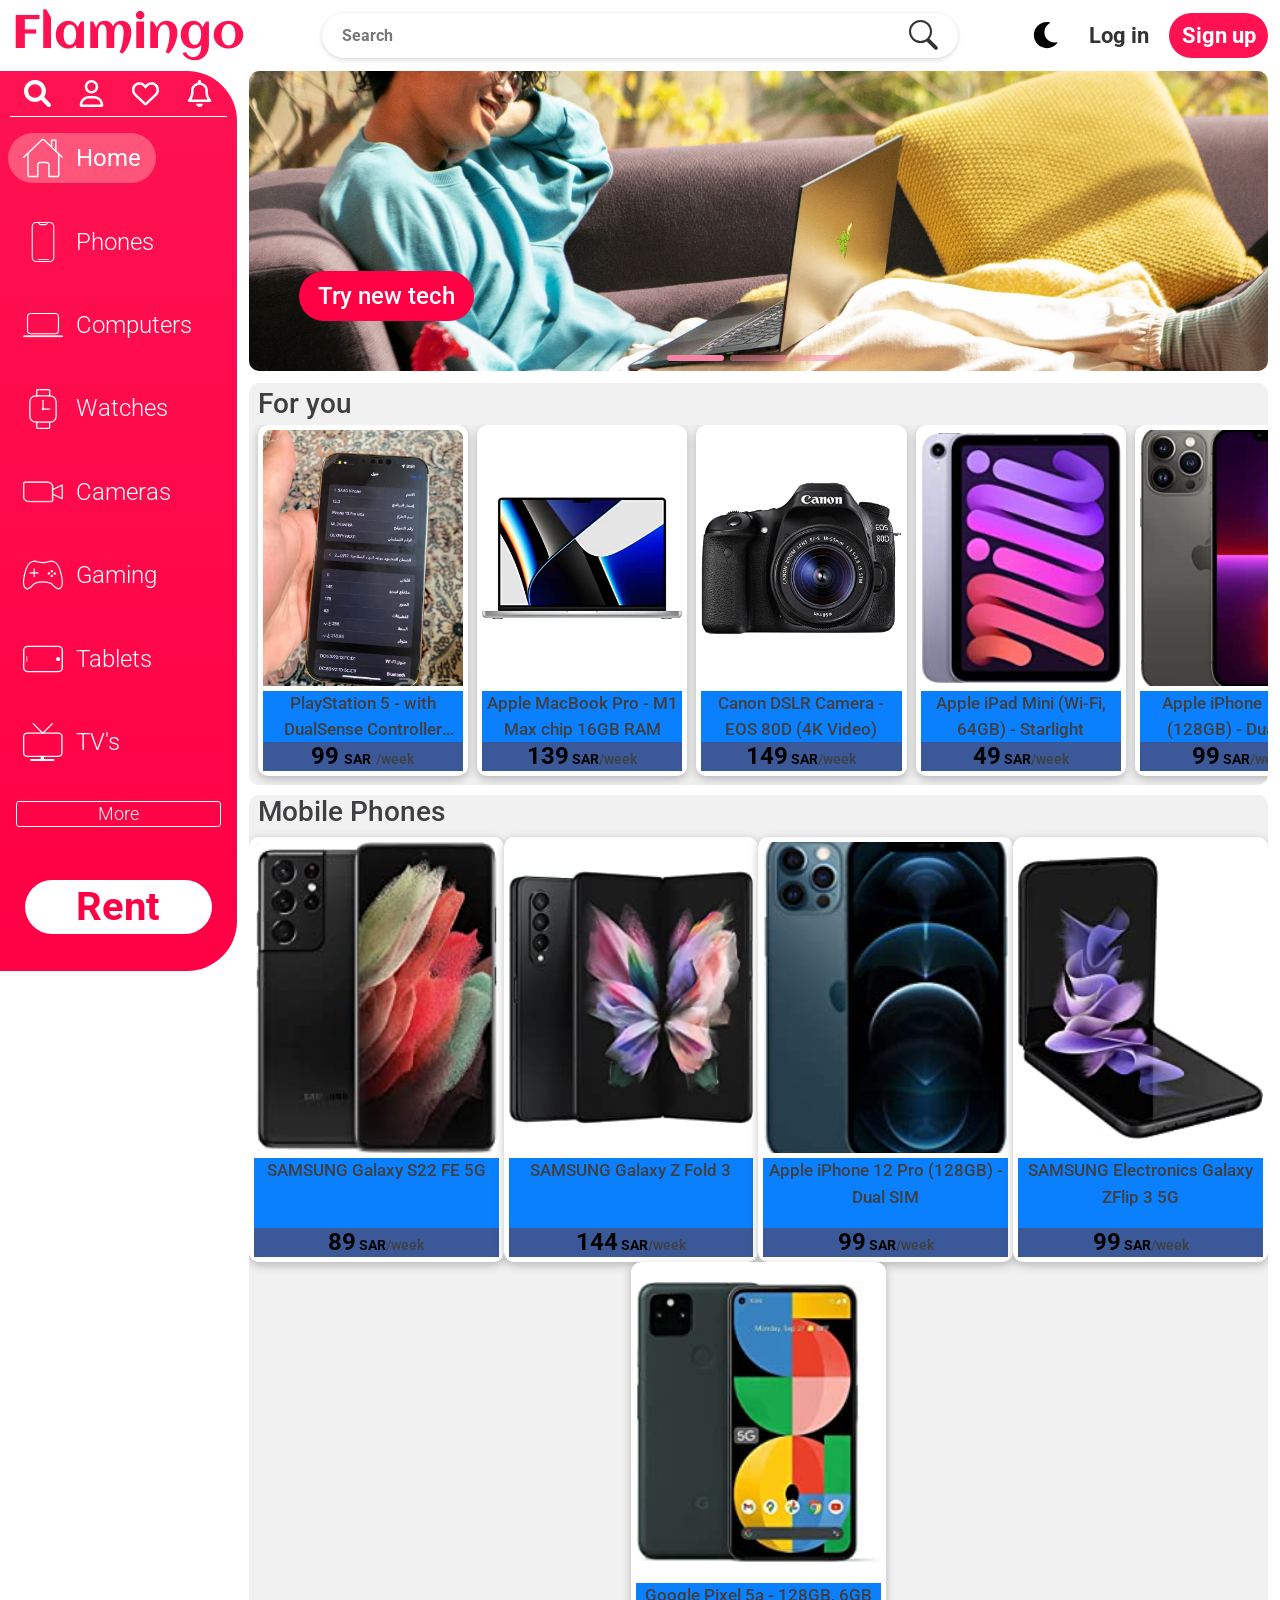
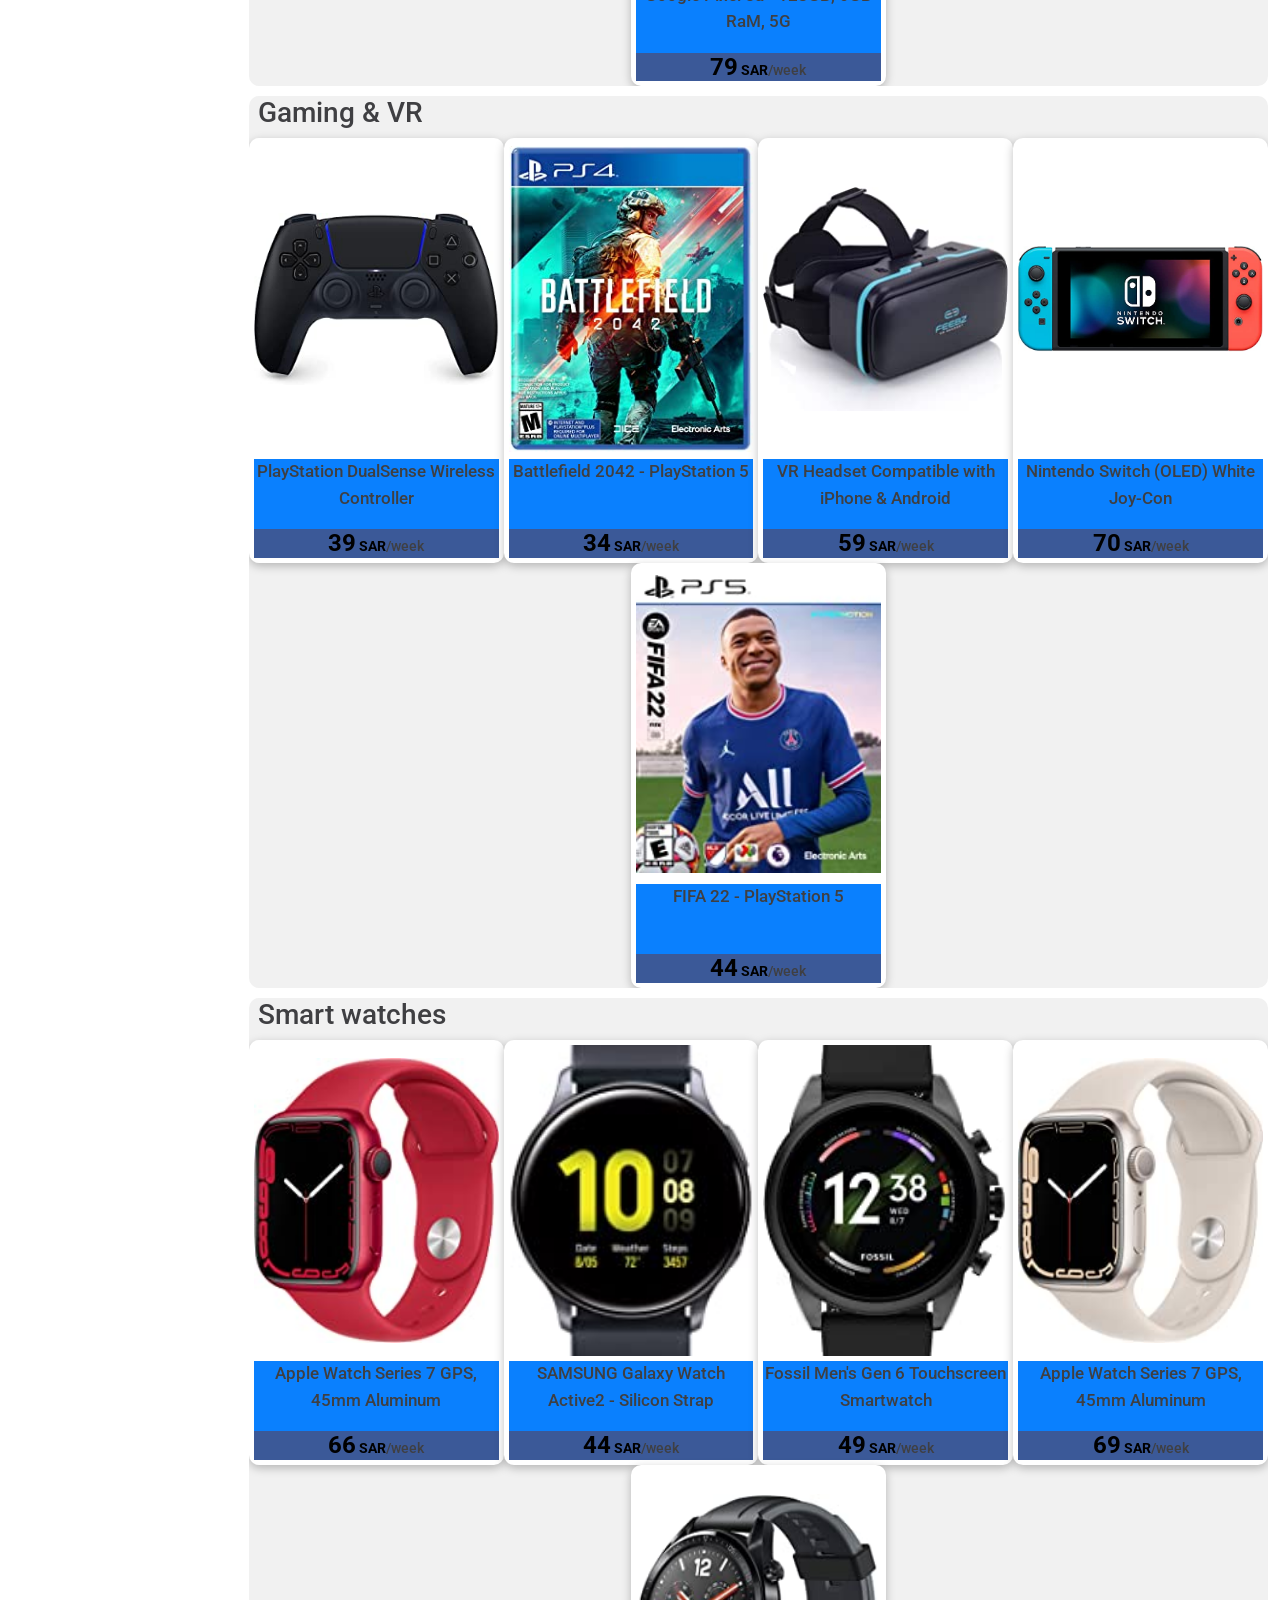
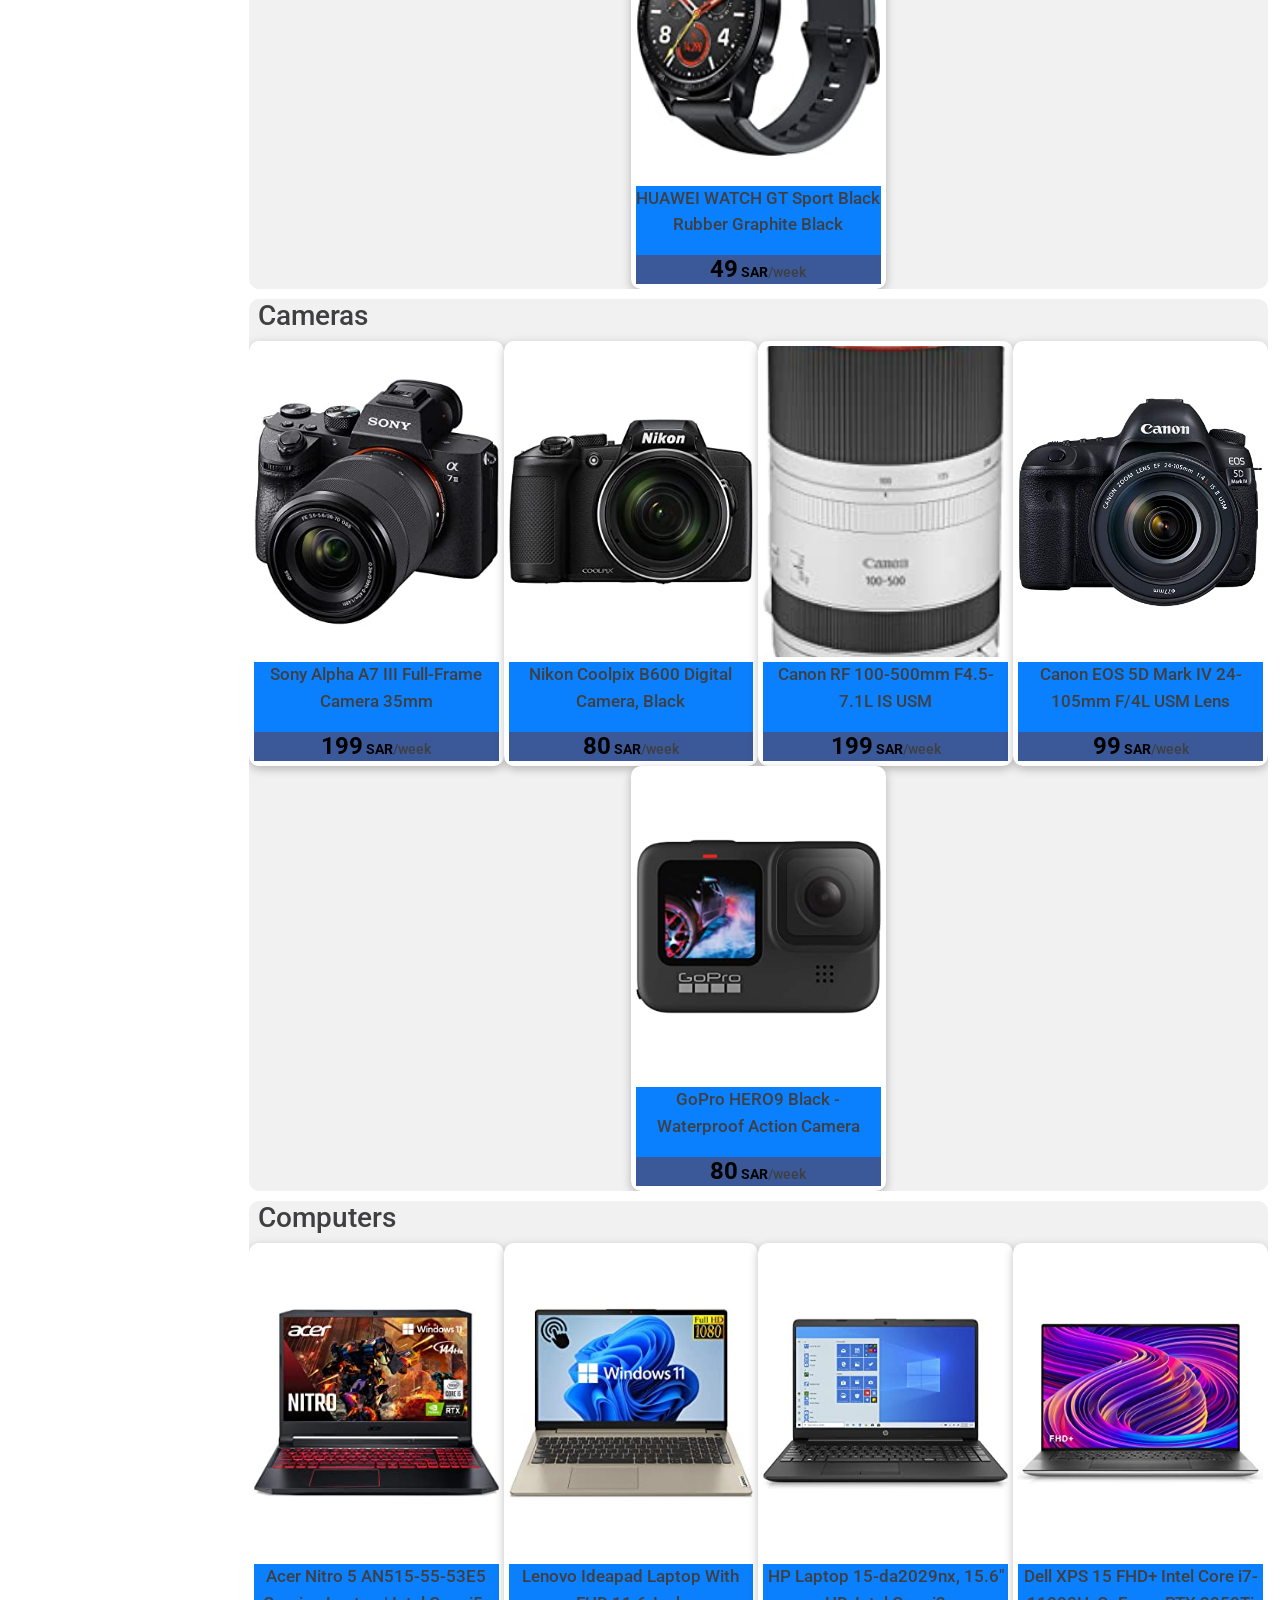
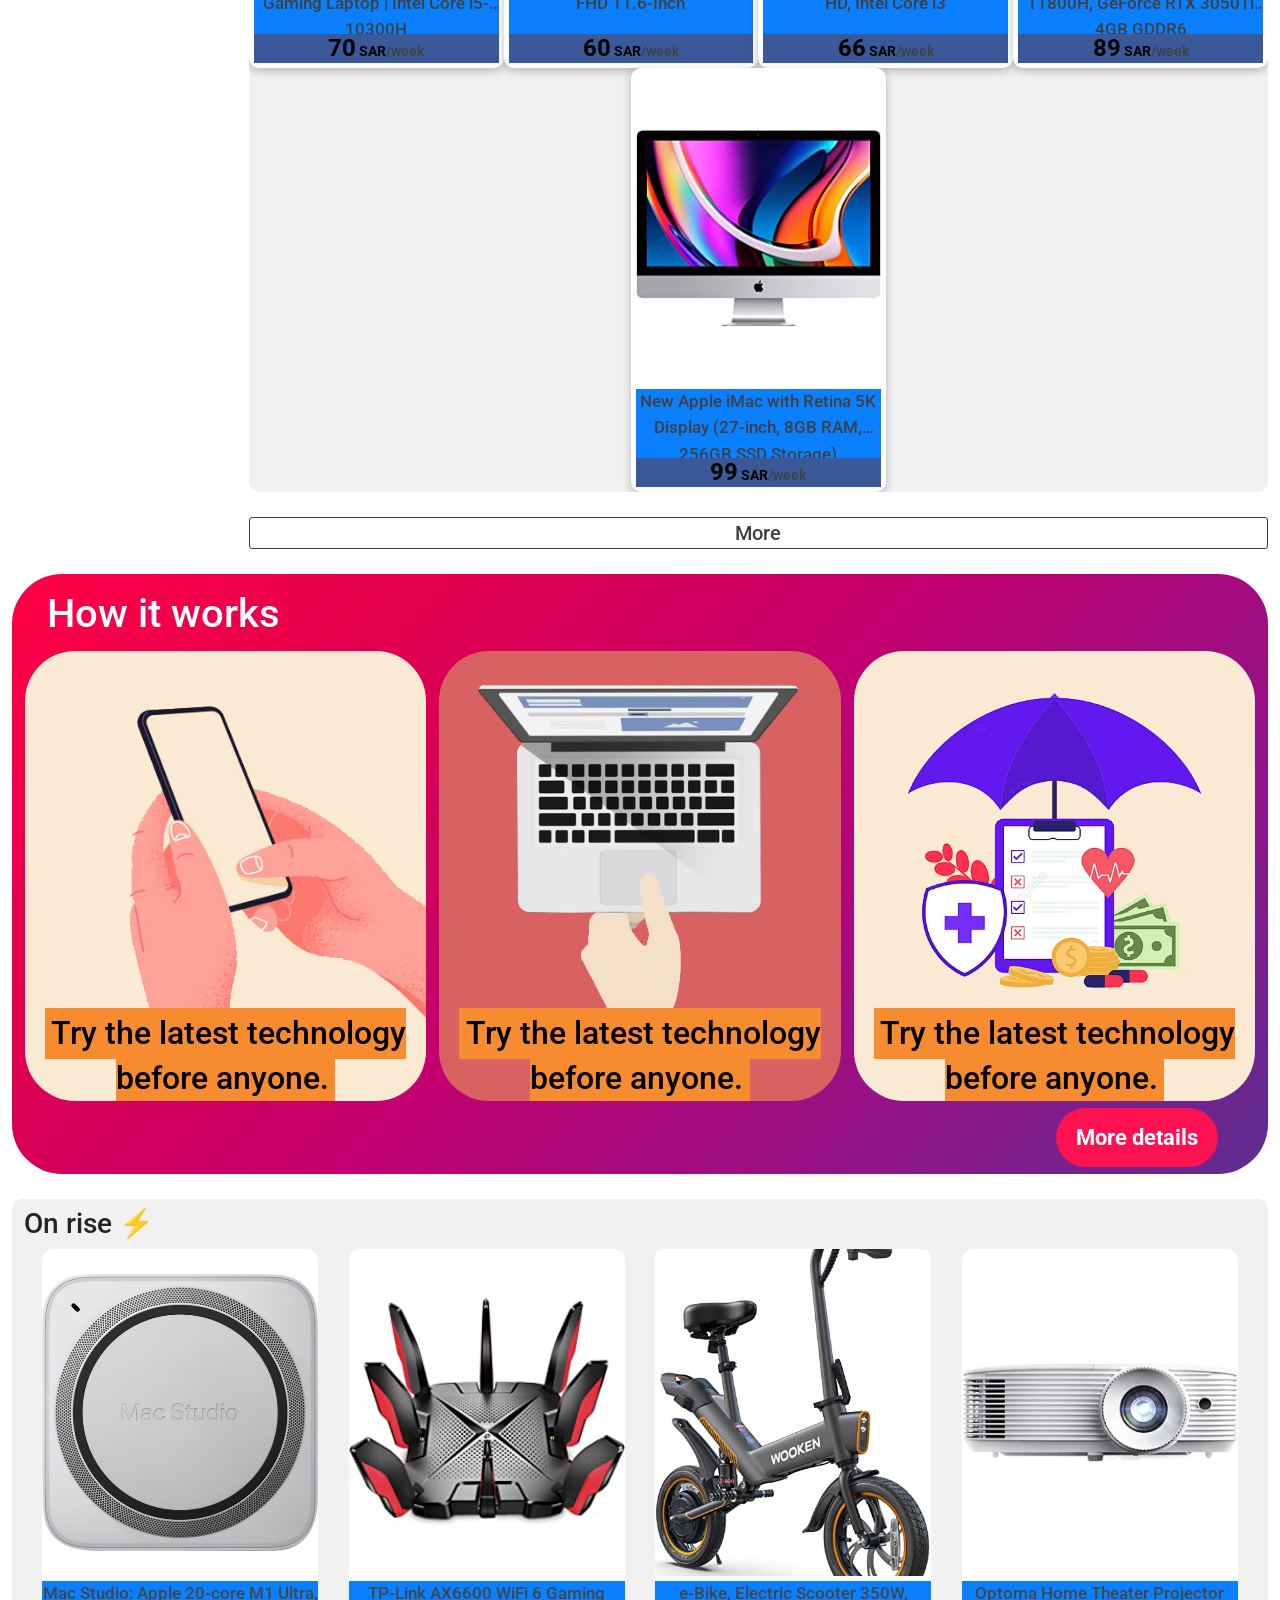
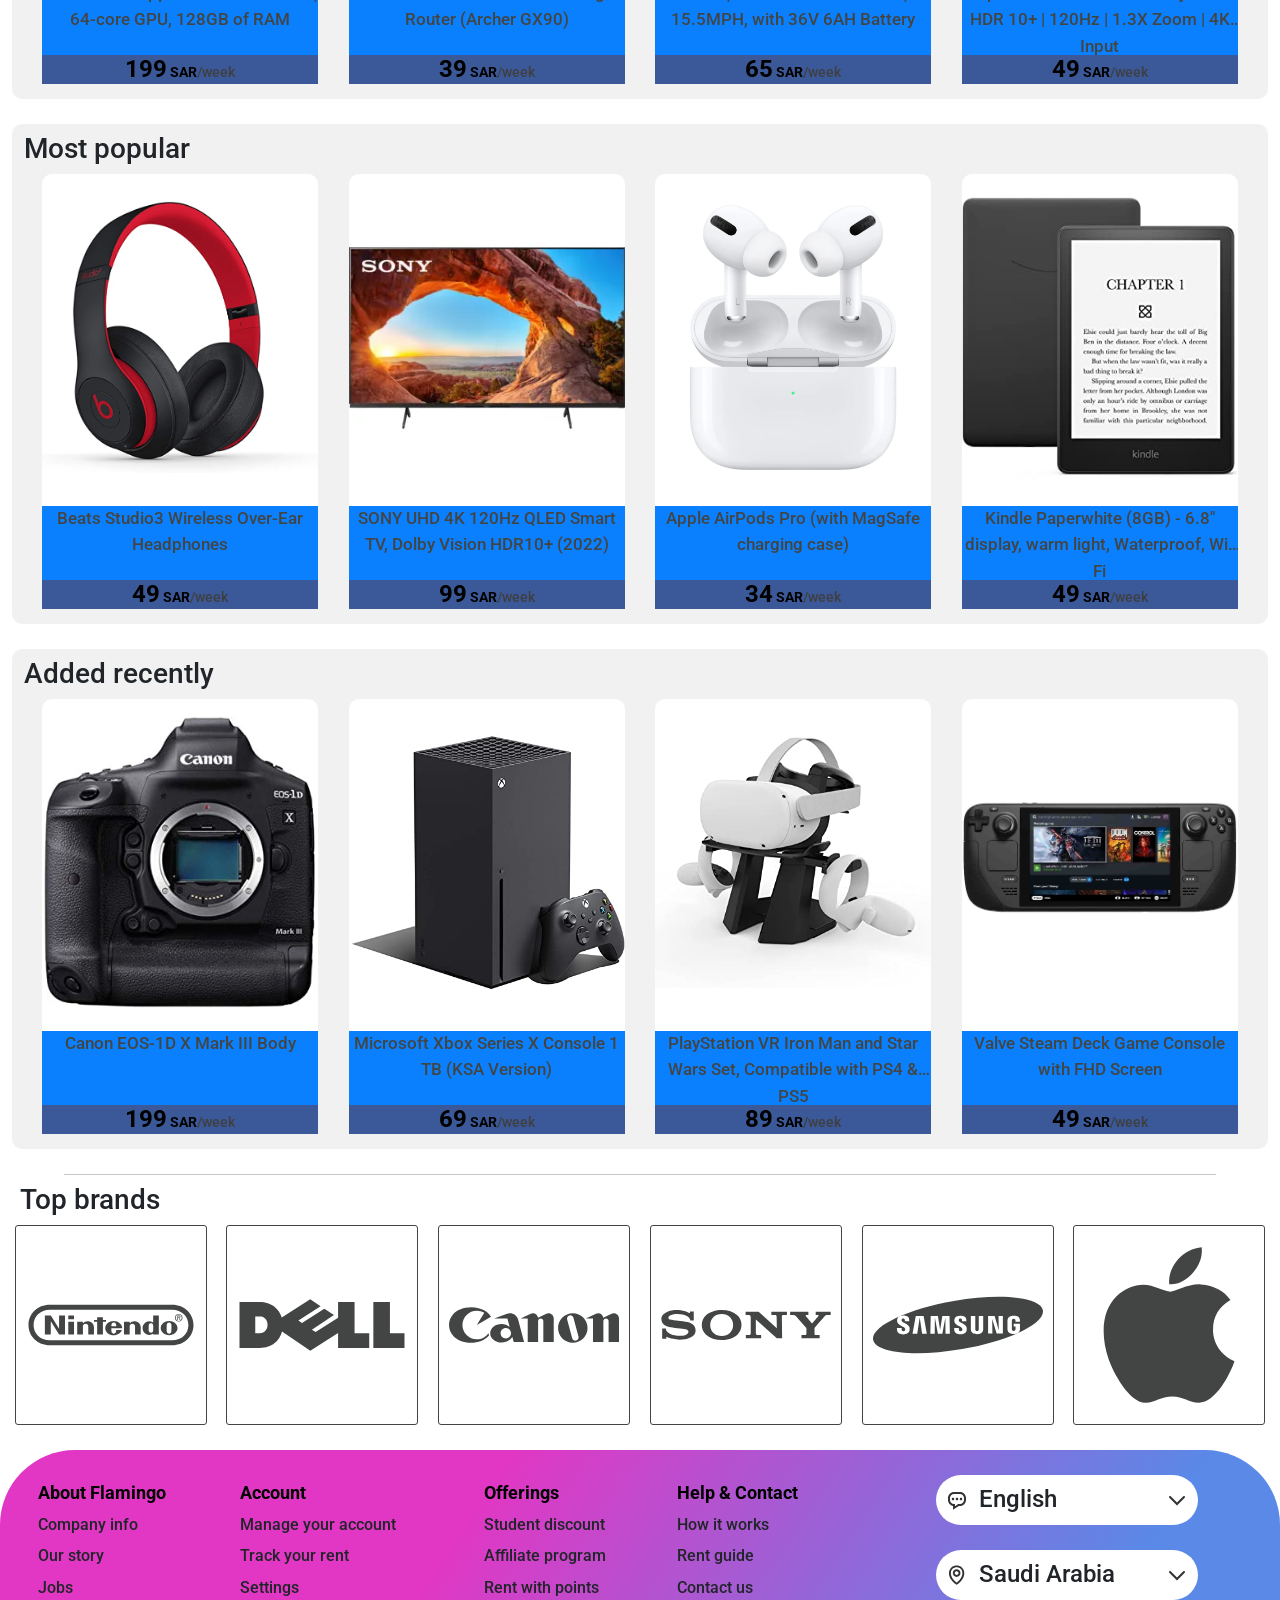
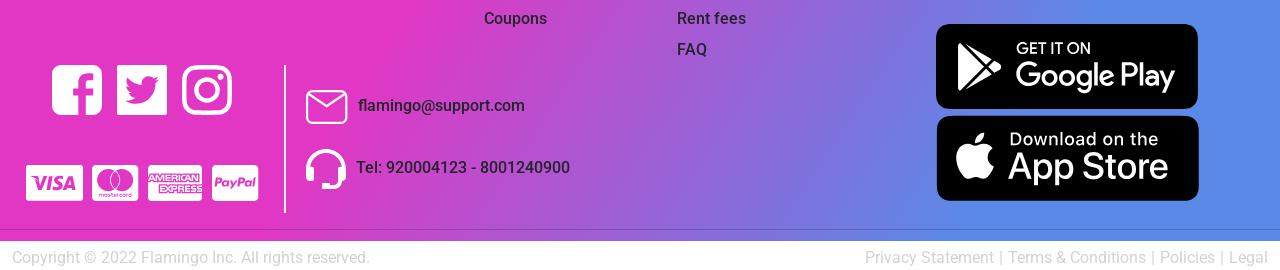
==== commit 808692b2: "fix" ====
--- a/index.html
+++ b/index.html
@@ -483,7 +483,7 @@
                                                     <img src="images/product images/for you/we.webp" alt="">
                                                 </div>
                                                 <div class="item-description">
-                                                    <h4>PlayStation 5 - with DualSense Controller</h4>
+                                                    <h4>PlayStation 5 - with DualSense Controller PlayStation 5 - with DualSense Controller</h4>
                                                     <h5><span class="price">99</span>
                                                         <span class="currency"> SAR</span>
                                                         <span class="week">/week</span>
--- a/main.css
+++ b/main.css
@@ -967,63 +967,74 @@
     width: 100%;
 }
 
-.item-description {
+main section .item-description {
     width: 100%;
     height: 25%;
-}
-
-.item-cards:hover {
+    padding-top: 5px;
+    display: flex;
+    flex-direction: column;
+    justify-content: space-around;
+}
+
+main section .item-cards:hover {
     box-shadow: var(--clr-box-shadow-hover);
     transition: .2s;
 }
 
-.item-cards:active {
+main section .item-cards:active {
     box-shadow: none;
     transform: scale(.96);
     transition: .2s;
 }
 
-div.item-description h4 {
-    width: 100%;
-    height: 57%;
-    font-size: 16px;
+main section .item-cards:hover div.item-description h4 {
+    color: var(--clr-font-hover);
+    transition: .2s;
+}
+
+main section div.item-description h4 {
+    font-size: 1.3vw;
     font-weight: 500;
     margin: 0;
-    padding-top: 5px;
+    transition: .2s;
+    flex-grow: 1;
 
     text-overflow: ellipsis;
     overflow: hidden;
     -webkit-line-clamp: 2;
     display: -webkit-box;
     -webkit-box-orient: vertical;
-}
-
-div.item-description h5 {
-    width: 100%;
-    height: 43%;
+
+    line-height: 1.6;
+
+
+    background-color: #0a80fe;
+}
+
+main section div.item-description h5 {
     margin: 0;
-    /* background-color: red; */
-}
-
-
-h5 span.price {
+    flex-shrink: 2;
+    background-color: #3b5998;
+}
+
+
+main section h5 span.price {
     color: var(--clr-black-white);
     font-weight: 700;
     font-size: 24px;
 }
 
-h5 span.currency {
+main section h5 span.currency {
     color: var(--clr-black-white);
     font-weight: 700;
     font-size: 14px;
 }
 
-h5 span.week {
+main section h5 span.week {
     color: var(--clr-font);
     font-weight: 500;
     font-size: 14px;   
 }
-
 
 /* Scrollbar Height */
 main section .items-scroller::-webkit-scrollbar:horizontal {
@@ -1056,6 +1067,73 @@
     background-color: #555;
 }
 
+/* Start Responsive Shelves (iPad) */
+@media (max-width: 992px) {
+
+    /* Hide scrollbar for Chrome, Safari and Opera */
+    main section .items-scroller::-webkit-scrollbar {
+            display: none;
+    }
+    main section .items-scroller {
+    /* Hide scrollbar for IE, Edge and Firefox */
+    -ms-overflow-style: none;  /* IE and Edge */
+    scrollbar-width: none;  /* Firefox */
+    }
+
+    main section .items-scroller {
+        grid-auto-columns: 22%;
+    }
+
+    main section div.item-description h4 {
+        font-size: 1.5vw;
+        line-height: 1.3;
+    }
+
+    main section h5 span.price {
+        font-size: 2.5vw;
+    }
+
+    main section h5 span.currency {
+        font-size: 1.5vw;
+    }
+
+    main section h5 span.week {
+        font-size: 1.5vw;
+    }
+    
+}
+
+/*  */
+@media (max-width: 840px) {
+    main section .items-scroller {
+        grid-auto-columns: 23%;
+    }
+    main section div.item-description h4 {
+        line-height: 1.3;
+    }
+}
+
+@media (max-width: 768px) {
+    main section .items-scroller {
+        grid-auto-columns: 27%;
+    }
+
+    main section div.item-description h4 {
+        font-size: 2.2vw;
+        line-height: 1.3;
+    }
+
+
+}
+
+@media (max-width: 576px) {
+    main section .items-scroller {
+        grid-auto-columns: 37%;
+    }
+}
+
+
+
 
 
 
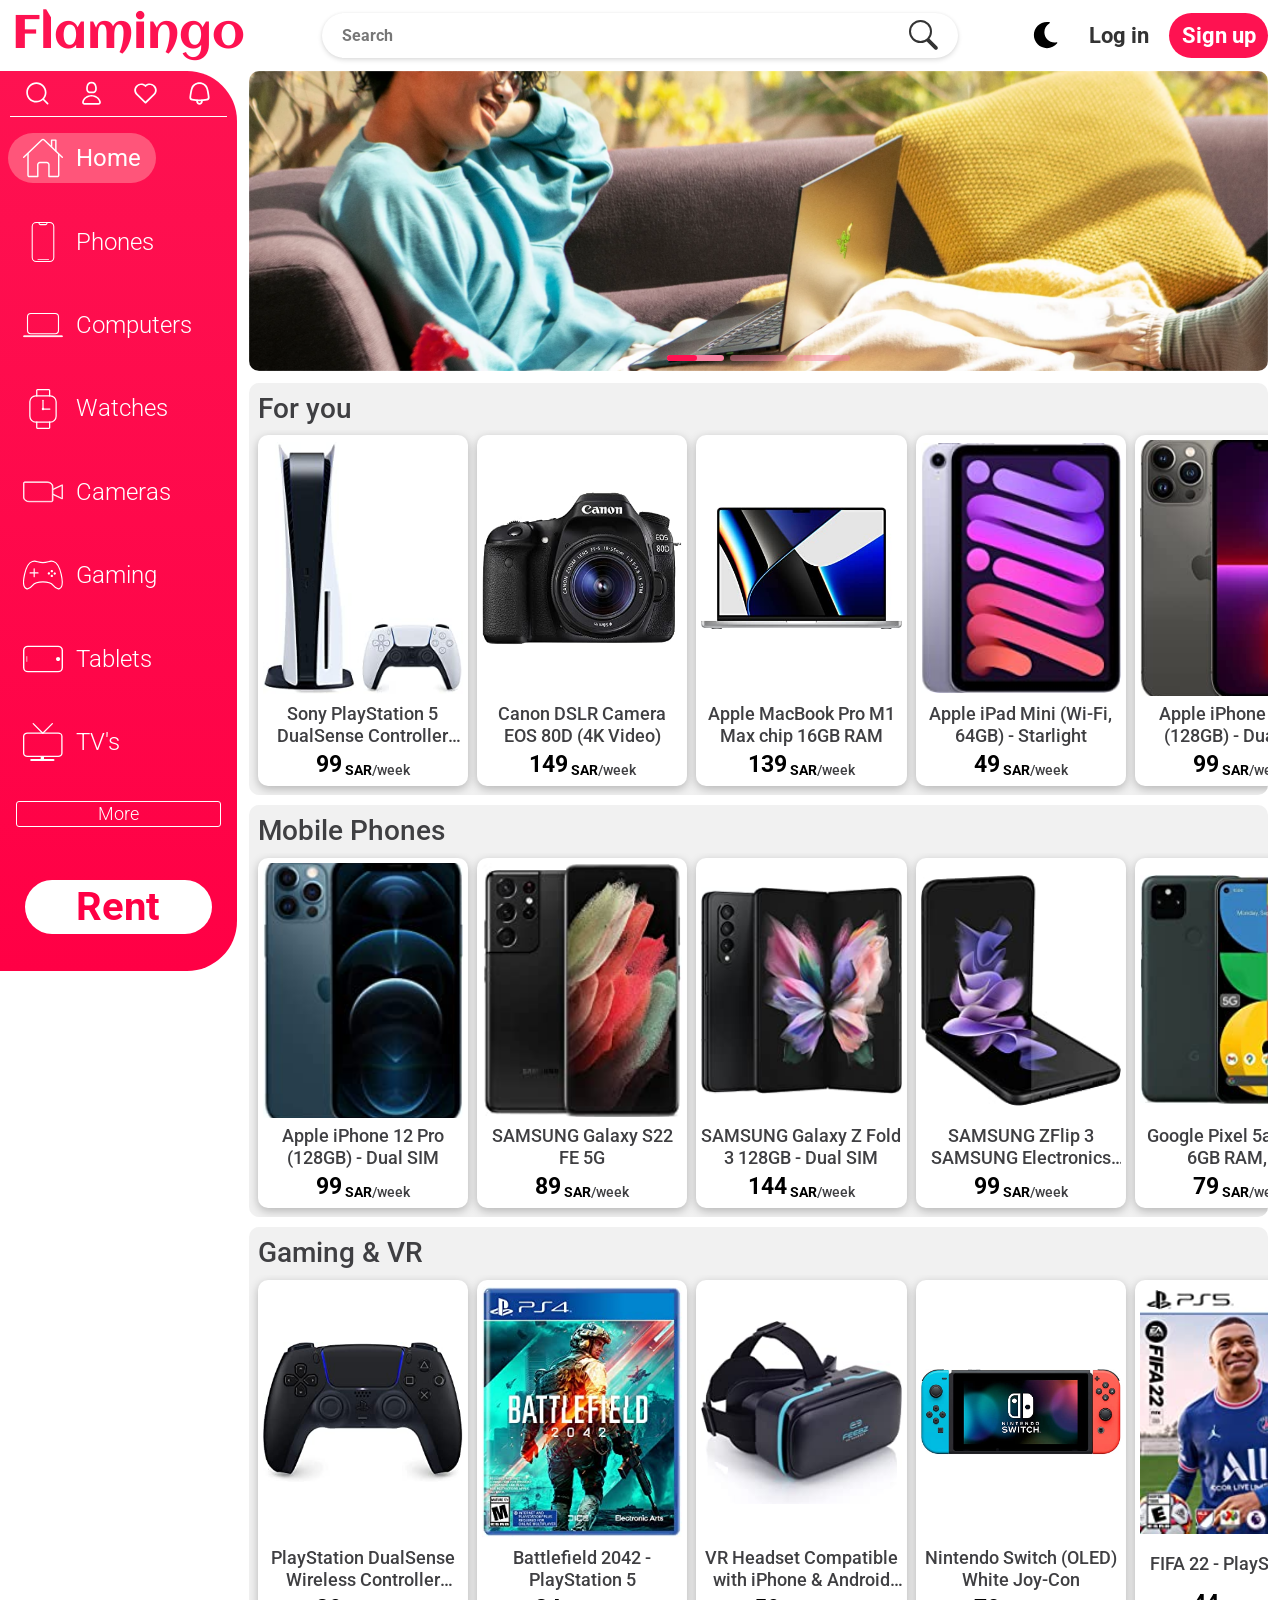
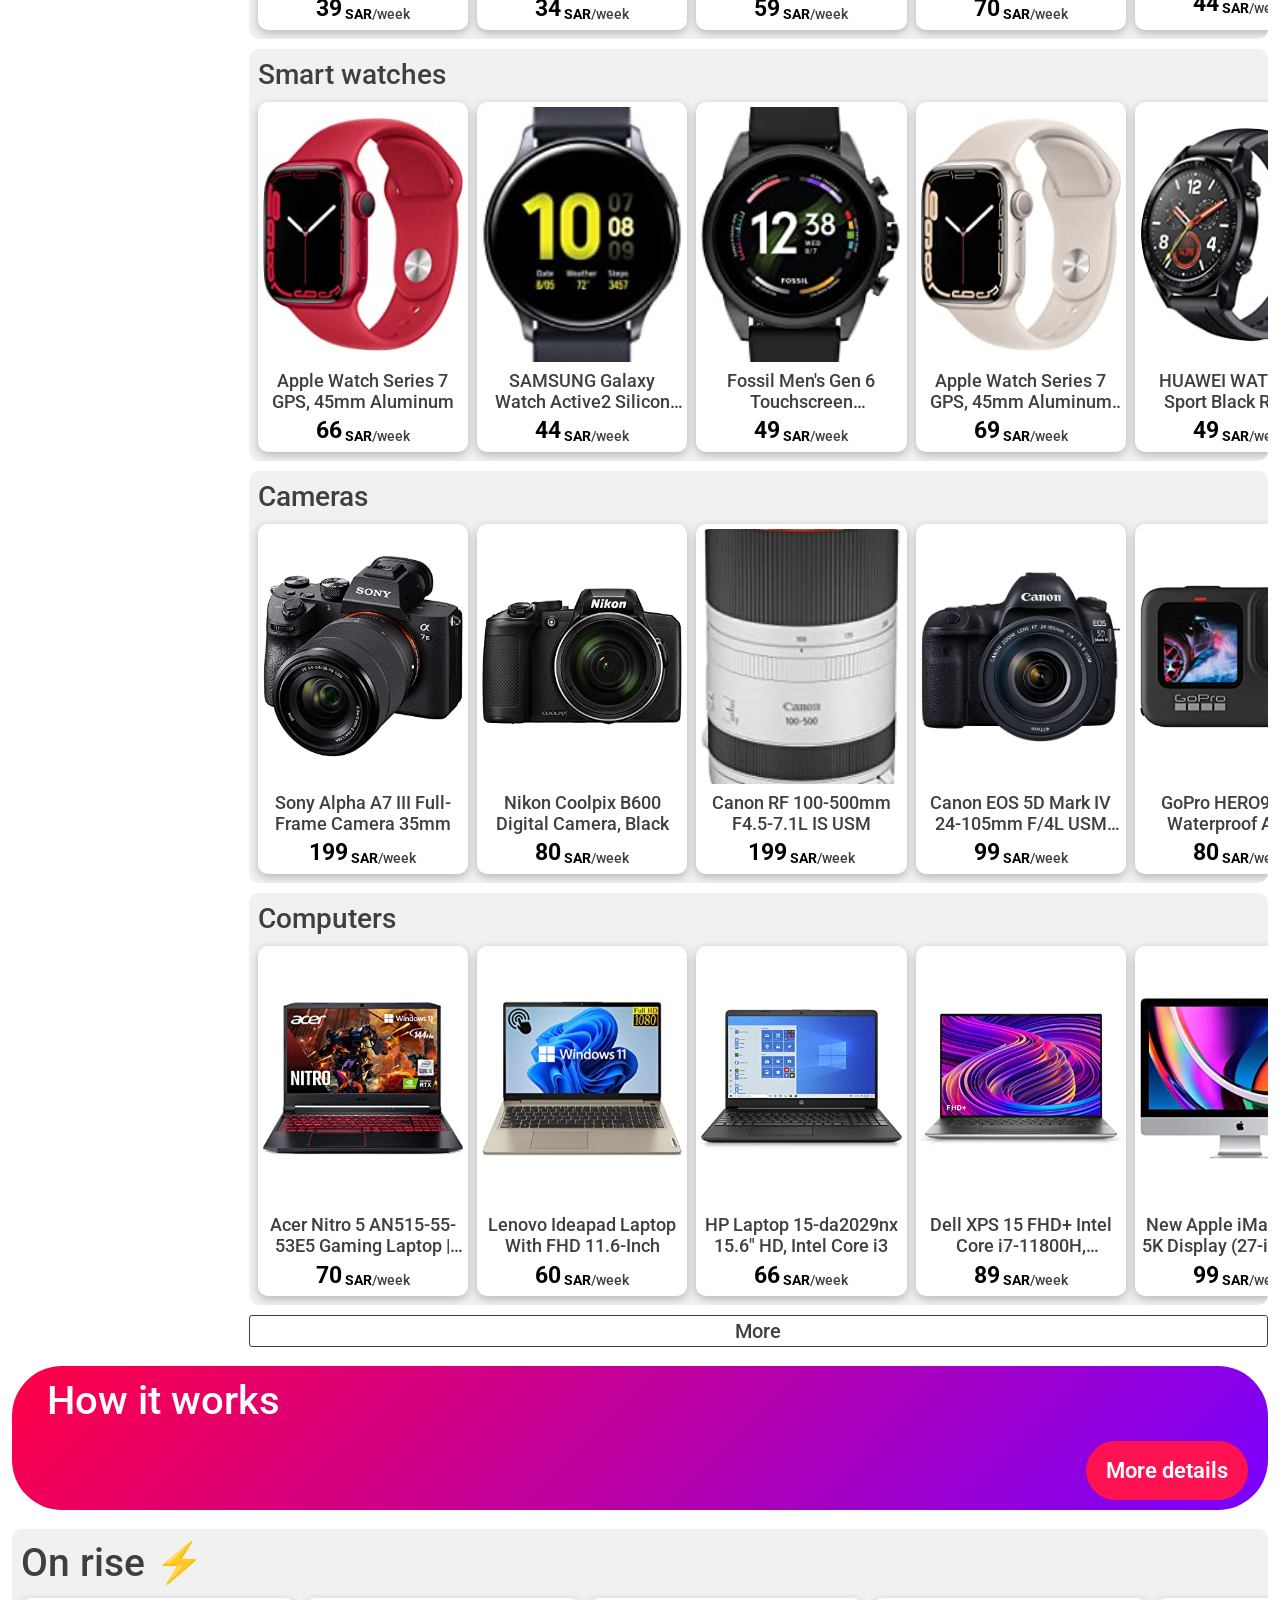
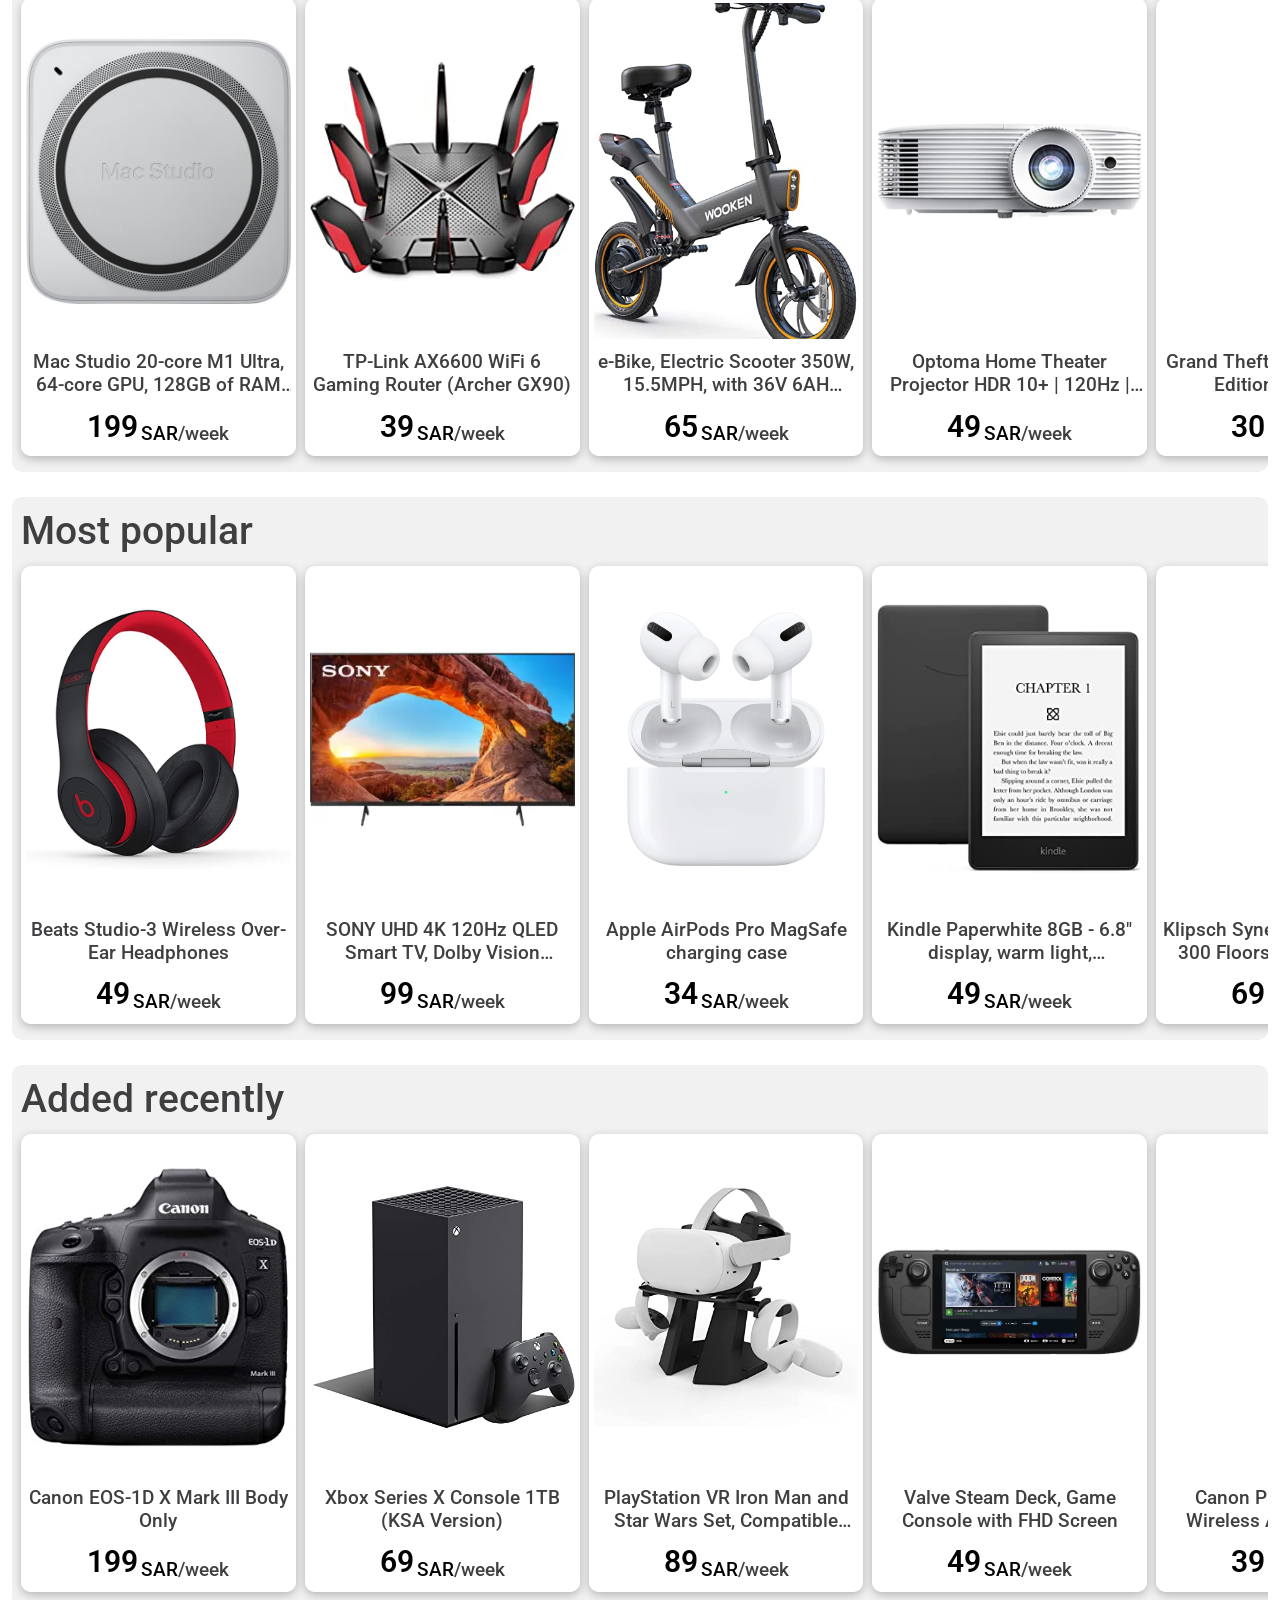
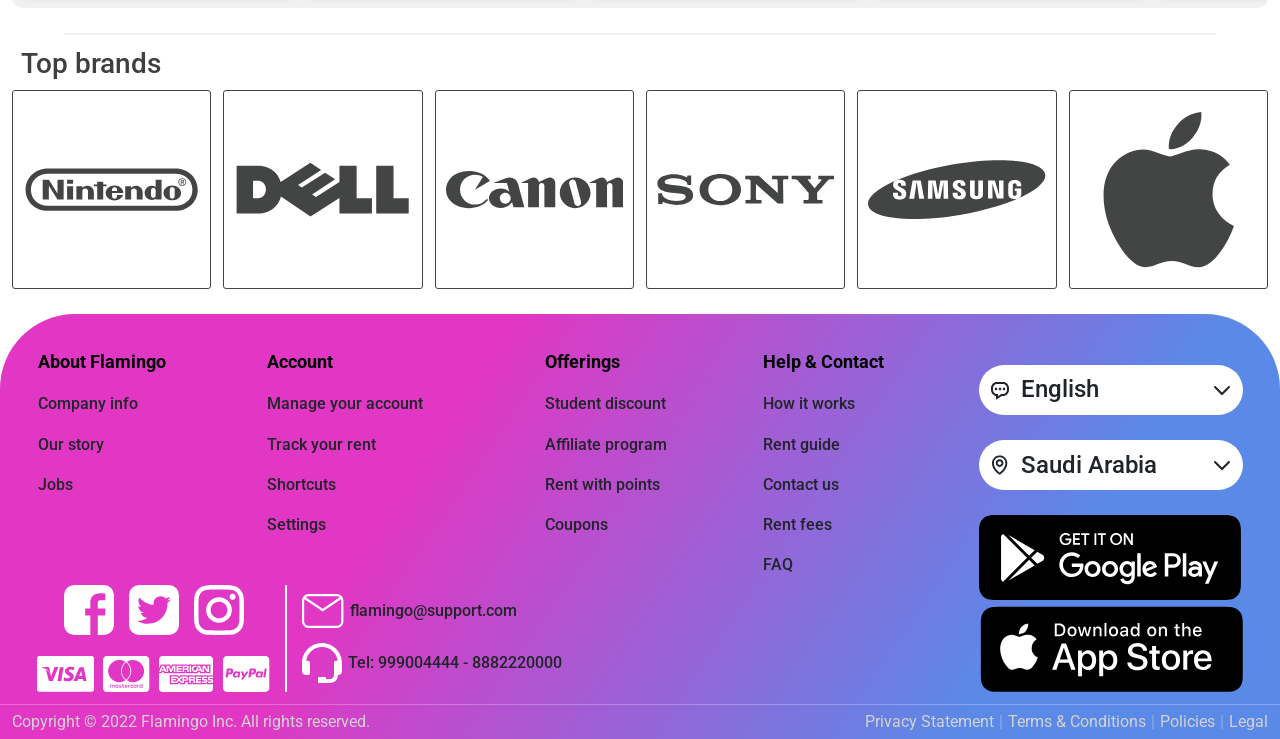
==== commit 8a72c43d: "fix" ====
--- a/index.html
+++ b/index.html
@@ -1,1707 +1,2913 @@
-<!DOCTYPE html>
-<html lang="en">
-
-<head>
-
-    <title>Flamingo | Rent your favorite electronics with flamingo.</title>
-
-    <!-- Meta Tags -->
-    <meta charset="UTF-8">
-    <meta name="author" content="Flamingo | First website in the Middle East to rent electronics">
-    <meta http-equiv="X-UA-Compatible" content="IE=edge">
-    <meta name="viewport" content="width=device-width, initial-scale=1.0">
-    <meta name="theme-color" media="(prefers-color-scheme: light)" content="white">
-    <meta name="theme-color" media="(prefers-color-scheme: dark)" content="black">
-    <meta name="description" content="Rent your favorite electronics & try high tech before everyone.">
-    <meta name="keywords"
-        content="rent, lease, electronics, apple, iphone, iphone pro max, apple watch, pro, max, mac, macbook, macbook pro, macbook air, ipad, ipad pro, imac, samsung, galaxy, z flip, z fold, note, ultra, FE, samsung watch, tab, tablet, canon, EOS, canon eos, nikon, sony alpha, dslr, sony, playstation, playstation 5, ps5, playstation VR VR, dualsense, dualsense controller, fifa, call of duty, battlefield, google, google pixel, google pixel pro, nintendo, nintendo switch, nintendo switch lite, nintendo switch oled, smart watch, huawei, huawei tablet, huawei watch, gopro, gopro hero, gopro max, gopro camera, dell, dell alienware, dell xps, dell vostro, hp, hp pavilion, hp envy, lenovo, lenovo yoga, lenovo thinkpad, acer, acer aspire, acer nitro, acer predator">
-
-    <!-- Facebook open graph -->
-    <meta property="og:url" content="" />
-    <meta property="og:image" content=".jpg" />
-    <meta property="og:type" content="website" />
-    <meta property="og:title" content="Flamingo | First website in the Middle East to rent electronics" />
-    <meta property="og:description" content="Rent your favorite electronics & try high tech before everyone." />
-
-    <!-- Twitter open graph -->
-    <meta name="twitter:image" content=".jpg">
-    <meta name="twitter:card" content="summary_large_image">
-    <meta name="twitter:title" content="Flamingo | First website in the Middle East to rent electronics">
-    <meta name="twitter:description" content="Rent your favorite electronics & try high tech before everyone.">
-
-    <!-- Google Fonts File -->
-    <link rel="preconnect" href="https://fonts.googleapis.com">
-    <link rel="preconnect" href="https://fonts.gstatic.com" crossorigin>
-    <link
-        href="https://fonts.googleapis.com/css2?family=Aclonica&family=Roboto:ital,wght@0,100;0,300;0,400;0,500;0,700;0,900;1,100;1,300;1,400;1,500;1,700;1,900&display=swap"
-        rel="stylesheet">
-
-    <!-- Website icon -->
-    <link rel="shortcut icon" type="image/ico" href="flamingo.ico">
-
-    <!-- Normalize File -->
-    <link rel="stylesheet" href="Normalize.css">
-
-    <!-- Bootstrap File -->
-    <link rel="stylesheet" href="bootstrap-5.1.3-dist/css/bootstrap.css">
-
-    <!-- CSS File -->
-    <link rel="stylesheet" href="main.css">
-
-</head>
-
-<body ondragstart="return false;">
-
-    <!-- Start header -->
-    <header>
-        <div class="container-box">
-            <!-- Website Logo -->
-            <div class="logo">
-                <a class="logo-link" href="#">Flamingo</a>
-            </div>
-            <!-- Search Box -->
-            <div class="search-box">
-                <div class="search-div">
-                    <form autocomplete="off" action="" method="get">
-                        <input class="input-search" type="search" value placeholder="Search" autocomplete="off"
-                            name="hidden" autofill="off">
-                    </form>
-                </div>
-                <div aria-label="Search" title="Search" class="search-icon">
-                    <svg width="29" height="30" viewBox="0 0 29 30" fill="none">
-                        <path
-                            d="M19.7375 18L28.2564 26.5188C29.0123 27.2748 29.0123 28.5004 28.2564 29.2563C27.5004 30.0123 26.2748 30.0123 25.5189 29.2563L17.0001 20.7375L19.7375 18Z"
-                            fill="currentColor" />
-                        <circle cx="11.5" cy="11.5" r="10.5" stroke="currentColor" stroke-width="2" />
-                    </svg>
-                </div>
-            </div>
-            <!-- Three Button (Darkmode, Login, & Sign up) -->
-            <div class="btn-box">
-
-                <!-- Darkmode Button -->
-                <div class="dark-box">
-                    <input type="checkbox" class="dark dark-mode-toggle" id="dark-mode-toggle">
-                    <label class="slider" for="dark-mode-toggle">
-                        <div class="before"></div>
-                    </label>
-                </div>
-
-                <!-- Login Button -->
-                <div class="log-in-box">
-                    <a class="log-in" href="#">Log in</a>
-                </div>
-
-                <!-- Sign up Button -->
-                <div class="sign-up-box">
-                    <a class="sign-up" href="#">Sign up</a>
-                </div>
-
-            </div>
-        </div>
-    </header>
-    <!-- End header -->
-
-    <!-- Start Main Site-->
-    <main>
-        <!-- Start (Navbar, Carousel & Shelves) -->
-        <section class="body-site container-fluid">
-            <div class="body-row row">
-                <!-- Start Navbar-->
-                <nav class="col-3">
-                    <div class="nav-box container-fluid">
-                        <!-- Mini Notification Box -->
-                        <div class="mini-nav row flex-nowrap justify-content-between align-items-center">
-                            <!-- Search icon-->
-                            <div class="col-3 four-mini-nav">
-                                <a aria-label="Search" title="Search" href="#">
-                                    <svg xmlns="http://www.w3.org/2000/svg" viewBox="0 0 512 512">
-                                        <path
-                                            d="M500.3 443.7l-119.7-119.7c27.22-40.41 40.65-90.9 33.46-144.7C401.8 87.79 326.8 13.32 235.2 1.723C99.01-15.51-15.51 99.01 1.724 235.2c11.6 91.64 86.08 166.7 177.6 178.9c53.8 7.189 104.3-6.236 144.7-33.46l119.7 119.7c15.62 15.62 40.95 15.62 56.57 0C515.9 484.7 515.9 459.3 500.3 443.7zM79.1 208c0-70.58 57.42-128 128-128s128 57.42 128 128c0 70.58-57.42 128-128 128S79.1 278.6 79.1 208z" />
-                                    </svg>
-                                </a>
-                            </div>
-                            <!-- User icon -->
-                            <div class="col-3 user four-mini-nav">
-                                <a aria-label="User" title="User" href="#">
-                                    <svg xmlns="http://www.w3.org/2000/svg" viewBox="0 0 448 512">
-                                        <path
-                                            d="M272 304h-96C78.8 304 0 382.8 0 480c0 17.67 14.33 32 32 32h384c17.67 0 32-14.33 32-32C448 382.8 369.2 304 272 304zM48.99 464C56.89 400.9 110.8 352 176 352h96c65.16 0 119.1 48.95 127 112H48.99zM224 256c70.69 0 128-57.31 128-128c0-70.69-57.31-128-128-128S96 57.31 96 128C96 198.7 153.3 256 224 256zM224 48c44.11 0 80 35.89 80 80c0 44.11-35.89 80-80 80S144 172.1 144 128C144 83.89 179.9 48 224 48z" />
-                                    </svg>
-                                </a>
-                            </div>
-                            <!-- Love icon -->
-                            <div class="col-3 four-mini-nav">
-                                <a aria-label="Loved" title="Loved" href="#">
-                                    <svg xmlns="http://www.w3.org/2000/svg" viewBox="0 0 512 512">
-                                        <path
-                                            d="M244 84L255.1 96L267.1 84.02C300.6 51.37 347 36.51 392.6 44.1C461.5 55.58 512 115.2 512 185.1V190.9C512 232.4 494.8 272.1 464.4 300.4L283.7 469.1C276.2 476.1 266.3 480 256 480C245.7 480 235.8 476.1 228.3 469.1L47.59 300.4C17.23 272.1 0 232.4 0 190.9V185.1C0 115.2 50.52 55.58 119.4 44.1C164.1 36.51 211.4 51.37 244 84C243.1 84 244 84.01 244 84L244 84zM255.1 163.9L210.1 117.1C188.4 96.28 157.6 86.4 127.3 91.44C81.55 99.07 48 138.7 48 185.1V190.9C48 219.1 59.71 246.1 80.34 265.3L256 429.3L431.7 265.3C452.3 246.1 464 219.1 464 190.9V185.1C464 138.7 430.4 99.07 384.7 91.44C354.4 86.4 323.6 96.28 301.9 117.1L255.1 163.9z" />
-                                    </svg>
-                                </a>
-                            </div>
-                            <!-- Notification icon -->
-                            <div class="col-3 four-mini-nav">
-                                <a aria-label="Notification" title="Notification" href="#">
-                                    <svg xmlns="http://www.w3.org/2000/svg" viewBox="0 0 448 512">
-                                        <path
-                                            d="M256 32V49.88C328.5 61.39 384 124.2 384 200V233.4C384 278.8 399.5 322.9 427.8 358.4L442.7 377C448.5 384.2 449.6 394.1 445.6 402.4C441.6 410.7 433.2 416 424 416H24C14.77 416 6.365 410.7 2.369 402.4C-1.628 394.1-.504 384.2 5.26 377L20.17 358.4C48.54 322.9 64 278.8 64 233.4V200C64 124.2 119.5 61.39 192 49.88V32C192 14.33 206.3 0 224 0C241.7 0 256 14.33 256 32V32zM216 96C158.6 96 112 142.6 112 200V233.4C112 281.3 98.12 328 72.31 368H375.7C349.9 328 336 281.3 336 233.4V200C336 142.6 289.4 96 232 96H216zM288 448C288 464.1 281.3 481.3 269.3 493.3C257.3 505.3 240.1 512 224 512C207 512 190.7 505.3 178.7 493.3C166.7 481.3 160 464.1 160 448H288z" />
-                                    </svg>
-                                </a>
-                            </div>
-                            <!-- Three dots icon (appears only in screen under 13 inch) -->
-                            <div class="col-12 nine-dots-box">
-                                <div aria-label="More" title="More" class="nine-dots">
-                                    <svg width="24" height="24" viewBox="0 0 24 24" fill="none"
-                                        xmlns="http://www.w3.org/2000/svg" data-testid="category-menu-icon">
-                                        <path
-                                            d="M7.58594 7.21875C7.2207 7.69336 6.64648 8 6 8C5.54883 8 5.13281 7.85156 4.79688 7.59961C4.3125 7.23438 4 6.6543 4 6C4 4.89453 4.89453 4 6 4C7.10547 4 8 4.89453 8 6C8 6.45898 7.8457 6.88281 7.58594 7.21875Z"
-                                            class="group-one"></path>
-                                        <path
-                                            d="M13.5859 7.21875C13.2207 7.69336 12.6465 8 12 8C11.5488 8 11.1328 7.85156 10.7969 7.59961C10.3125 7.23438 10 6.6543 10 6C10 4.89453 10.8945 4 12 4C13.1055 4 14 4.89453 14 6C14 6.45898 13.8457 6.88281 13.5859 7.21875Z"
-                                            class="group-one"></path>
-                                        <path
-                                            d="M19.5859 7.21875C19.2207 7.69336 18.6465 8 18 8C17.5488 8 17.1328 7.85156 16.7969 7.59961C16.3125 7.23438 16 6.6543 16 6C16 4.89453 16.8945 4 18 4C19.1055 4 20 4.89453 20 6C20 6.45898 19.8457 6.88281 19.5859 7.21875Z"
-                                            class="group-one"></path>
-                                        <path
-                                            d="M8 12C8 13.1055 7.10547 14 6 14C4.89453 14 4 13.1055 4 12C4 10.8945 4.89453 10 6 10C6.64062 10 7.21094 10.3008 7.57617 10.7695C7.8418 11.1094 8 11.5352 8 12Z"
-                                            class="group-two"></path>
-                                        <path
-                                            d="M14 12C14 13.1055 13.1055 14 12 14C10.8945 14 10 13.1055 10 12C10 10.8945 10.8945 10 12 10C12.6406 10 13.2109 10.3008 13.5762 10.7695C13.8418 11.1094 14 11.5352 14 12Z"
-                                            class="group-two"></path>
-                                        <path
-                                            d="M20 12C20 13.1055 19.1055 14 18 14C16.8945 14 16 13.1055 16 12C16 10.8945 16.8945 10 18 10C18.6406 10 19.2109 10.3008 19.5762 10.7695C19.8418 11.1094 20 11.5352 20 12Z"
-                                            class="group-two"></path>
-                                        <path
-                                            d="M7.70117 19.0527C7.89062 18.748 8 18.3867 8 18C8 16.8945 7.10547 16 6 16C4.89453 16 4 16.8945 4 18C4 19.1055 4.89453 20 6 20C6.71875 20 7.34961 19.6211 7.70117 19.0527Z"
-                                            class="group-three"></path>
-                                        <path
-                                            d="M13.7012 19.0527C13.8906 18.748 14 18.3867 14 18C14 16.8945 13.1055 16 12 16C10.8945 16 10 16.8945 10 18C10 19.1055 10.8945 20 12 20C12.7188 20 13.3496 19.6211 13.7012 19.0527Z"
-                                            class="group-three"></path>
-                                        <path
-                                            d="M19.7012 19.0527C19.8906 18.748 20 18.3867 20 18C20 16.8945 19.1055 16 18 16C16.8945 16 16 16.8945 16 18C16 19.1055 16.8945 20 18 20C18.7188 20 19.3496 19.6211 19.7012 19.0527Z"
-                                            class="group-three"></path>
-                                    </svg>
-                                </div>
-
-                                <div class="drop-list">
-                                    <div aria-label="Search" title="Search" class="">
-                                        <a class="search-icon-drop-nav" href="#">
-                                            <svg viewBox="0 0 24 24" aria-hidden="true"><g><path d="M21.53 20.47l-3.66-3.66C19.195 15.24 20 13.214 20 11c0-4.97-4.03-9-9-9s-9 4.03-9 9 4.03 9 9 9c2.215 0 4.24-.804 5.808-2.13l3.66 3.66c.147.146.34.22.53.22s.385-.073.53-.22c.295-.293.295-.767.002-1.06zM3.5 11c0-4.135 3.365-7.5 7.5-7.5s7.5 3.365 7.5 7.5-3.365 7.5-7.5 7.5-7.5-3.365-7.5-7.5z"></path></g></svg>
-                                        </a>
-                                    </div>
-                                    <div aria-label="User" title="User" class="">
-                                        <a href="#">
-                                            <svg viewBox="0 0 24 24" aria-hidden="true"><g><path d="M12 11.816c1.355 0 2.872-.15 3.84-1.256.814-.93 1.078-2.368.806-4.392-.38-2.825-2.117-4.512-4.646-4.512S7.734 3.343 7.354 6.17c-.272 2.022-.008 3.46.806 4.39.968 1.107 2.485 1.256 3.84 1.256zM8.84 6.368c.162-1.2.787-3.212 3.16-3.212s2.998 2.013 3.16 3.212c.207 1.55.057 2.627-.45 3.205-.455.52-1.266.743-2.71.743s-2.255-.223-2.71-.743c-.507-.578-.657-1.656-.45-3.205zm11.44 12.868c-.877-3.526-4.282-5.99-8.28-5.99s-7.403 2.464-8.28 5.99c-.172.692-.028 1.4.395 1.94.408.52 1.04.82 1.733.82h12.304c.693 0 1.325-.3 1.733-.82.424-.54.567-1.247.394-1.94zm-1.576 1.016c-.126.16-.316.246-.552.246H5.848c-.235 0-.426-.085-.552-.246-.137-.174-.18-.412-.12-.654.71-2.855 3.517-4.85 6.824-4.85s6.114 1.994 6.824 4.85c.06.242.017.48-.12.654z"></path></g></svg>
-                                        </a>
-                                    </div>
-                                    <div aria-label="Loved" title="Loved" class="">
-                                        <a href="#">
-                                            <svg viewBox="0 0 24 24" aria-hidden="true"><g><path d="M12 21.638h-.014C9.403 21.59 1.95 14.856 1.95 8.478c0-3.064 2.525-5.754 5.403-5.754 2.29 0 3.83 1.58 4.646 2.73.814-1.148 2.354-2.73 4.645-2.73 2.88 0 5.404 2.69 5.404 5.755 0 6.376-7.454 13.11-10.037 13.157H12zM7.354 4.225c-2.08 0-3.903 1.988-3.903 4.255 0 5.74 7.034 11.596 8.55 11.658 1.518-.062 8.55-5.917 8.55-11.658 0-2.267-1.823-4.255-3.903-4.255-2.528 0-3.94 2.936-3.952 2.965-.23.562-1.156.562-1.387 0-.014-.03-1.425-2.965-3.954-2.965z"></path></g></svg>
-                                        </a>
-                                    </div>
-                                    <div aria-label="Notification" title="Notification" class="">
-                                        <a href="#">
-                                            <svg viewBox="0 0 24 24" aria-hidden="true"><g><path d="M21.697 16.468c-.02-.016-2.14-1.64-2.103-6.03.02-2.532-.812-4.782-2.347-6.335C15.872 2.71 14.01 1.94 12.005 1.93h-.013c-2.004.01-3.866.78-5.242 2.174-1.534 1.553-2.368 3.802-2.346 6.334.037 4.33-2.02 5.967-2.102 6.03-.26.193-.366.53-.265.838.102.308.39.515.712.515h4.92c.102 2.31 1.997 4.16 4.33 4.16s4.226-1.85 4.327-4.16h4.922c.322 0 .61-.206.71-.514.103-.307-.003-.645-.263-.838zM12 20.478c-1.505 0-2.73-1.177-2.828-2.658h5.656c-.1 1.48-1.323 2.66-2.828 2.66zM4.38 16.32c.74-1.132 1.548-3.028 1.524-5.896-.018-2.16.644-3.982 1.913-5.267C8.91 4.05 10.397 3.437 12 3.43c1.603.008 3.087.62 4.18 1.728 1.27 1.285 1.933 3.106 1.915 5.267-.024 2.868.785 4.765 1.525 5.896H4.38z"></path></g></svg>
-                                        </a>
-                                    </div>
-                                </div>
-                            </div>
-                        </div>
-
-                        <!-- Start Nav Categories -->
-                        <div class="categories-box">
-
-                            <!-- Home -->
-                            <div>
-                                <a href="#" class="row cat-items active-btn">
-                                    <div class="col-12 cat">
-                                        <div class="" aria-label="Home" title="Home">
-                                            <svg class="big-nav-icon" width="56" height="54" viewBox="0 0 56 54" fill="none"
-                                                xmlns="http://www.w3.org/2000/svg">
-                                                <path
-                                                    d="M7 21V51.0317C7 51.5538 7.20593 52.0544 7.57247 52.4235C7.93902 52.7926 8.43617 53 8.95455 53H20.6818V36.2698C20.6818 35.4868 20.9907 34.7359 21.5405 34.1822C22.0903 33.6285 22.8361 33.3175 23.6136 33.3175H33.3864C34.1639 33.3175 34.9096 33.6285 35.4595 34.1822C36.0093 34.7359 36.3182 35.4868 36.3182 36.2698V53H48.0455C48.5638 53 49.061 52.7926 49.4275 52.4235C49.7941 52.0544 50 51.5538 50 51.0317V22"
-                                                    stroke="white" stroke-width="2" stroke-linecap="round"
-                                                    stroke-linejoin="round" />
-                                                <path
-                                                    d="M55 26L29.3126 1.47871C28.71 0.844041 27.3009 0.836829 26.6874 1.47871L1 26"
-                                                    stroke="white" stroke-width="2" stroke-linecap="round"
-                                                    stroke-linejoin="round" />
-                                                <path d="M46 17V2H40V11" stroke="white" stroke-width="2"
-                                                    stroke-linecap="round" stroke-linejoin="round" />
-                                            </svg>
-                                        </div>
-                                        <div class="text">Home</div>
-                                    </div>
-                                </a>
-                            </div>
-
-                            <!-- Phones -->
-                            <div>
-                                <a href="#" class="row cat-items">
-                                    <div class="col-12 cat">
-                                        <div class="" aria-label="Phones" title="Phones">
-                                            <svg class="big-nav-icon" width="43" height="76" viewBox="0 0 43 76" fill="none"
-                                                xmlns="http://www.w3.org/2000/svg">
-                                                <path
-                                                    d="M34.3125 1H8.6875C4.44181 1 1 4.31309 1 8.4V67.6C1 71.6869 4.44181 75 8.6875 75H34.3125C38.5582 75 42 71.6869 42 67.6V8.4C42 4.31309 38.5582 1 34.3125 1Z"
-                                                    stroke="white" stroke-width="2" stroke-linecap="round"
-                                                    stroke-linejoin="round" />
-                                                <path
-                                                    d="M9 1H12.75C13.0815 1 13.3995 1.14048 13.6339 1.39052C13.8683 1.64057 14 1.97971 14 2.33333C14 3.04058 14.2634 3.71885 14.7322 4.21895C15.2011 4.71905 15.837 5 16.5 5H26.5C27.163 5 27.7989 4.71905 28.2678 4.21895C28.7366 3.71885 29 3.04058 29 2.33333C29 1.97971 29.1317 1.64057 29.3661 1.39052C29.6005 1.14048 29.9185 1 30.25 1H34"
-                                                    stroke="white" stroke-width="2" stroke-linecap="round"
-                                                    stroke-linejoin="round" />
-                                                <rect x="11" y="71" width="22" height="1" rx="0.5" fill="white" />
-                                            </svg>
-                                        </div>
-                                        <div class="text">Phones</div>
-                                    </div>
-                                </a>
-                            </div>
-
-                            <!-- Computers -->
-                            <div>
-                                <a href="#" class="row cat-items">
-                                    <div class="col-12 cat">
-                                        <div class="" aria-label="Computers" title="Computers">
-                                            <svg class="big-nav-icon" width="71" height="43" viewBox="0 0 71 43" fill="none"
-                                                xmlns="http://www.w3.org/2000/svg">
-                                                <rect x="8" y="1" width="55" height="36" rx="6" stroke="white"
-                                                    stroke-width="2" />
-                                                <rect x="0.719595" y="40.7196" width="69.5608" height="1.43919"
-                                                    rx="0.719595" fill="white" />
-                                                <rect x="0.719595" y="40.7196" width="69.5608" height="1.43919"
-                                                    rx="0.719595" stroke="white" stroke-width="1.43919" />
-                                            </svg>
-                                        </div>
-                                        <div class="text">Computers</div>
-                                    </div>
-                                </a>
-                            </div>
-
-                            <!-- Watches -->
-                            <div>
-                                <a href="#" class="row cat-items">
-                                    <div class="col-12 cat">
-                                        <div class="" aria-label="Watches" title="Watches">
-                                            <svg class="big-nav-icon" width="44" height="64" viewBox="0 0 44 64" fill="none"
-                                                xmlns="http://www.w3.org/2000/svg">
-                                                <path
-                                                    d="M12 12V2.1C12 1.80826 12.1086 1.52847 12.302 1.32218C12.4954 1.11589 12.7577 1 13.0312 1H31.5938C31.8673 1 32.1296 1.11589 32.323 1.32218C32.5164 1.52847 32.625 1.80826 32.625 2.1V12"
-                                                    stroke="white" stroke-width="2" stroke-linejoin="round" />
-                                                <path
-                                                    d="M32.625 52V61.9C32.625 62.1917 32.5164 62.4715 32.323 62.6778C32.1296 62.8841 31.8673 63 31.5938 63H13.0312C12.7577 63 12.4954 62.8841 12.302 62.6778C12.1086 62.4715 12 62.1917 12 61.9V52"
-                                                    stroke="white" stroke-width="2" stroke-linejoin="round" />
-                                                <path
-                                                    d="M21 31H33C33.5523 31 34 31.4477 34 32C34 32.5523 33.5523 33 33 33H21V31Z"
-                                                    fill="white" />
-                                                <path
-                                                    d="M21 18C21 17.4477 21.4477 17 22 17C22.5523 17 23 17.4477 23 18V33H21V18Z"
-                                                    fill="white" />
-                                                <path
-                                                    d="M33.6667 11H10.3333C5.17868 11 1 15.1787 1 20.3333V43.6667C1 48.8213 5.17868 53 10.3333 53H33.6667C38.8213 53 43 48.8213 43 43.6667V20.3333C43 15.1787 38.8213 11 33.6667 11Z"
-                                                    stroke="white" stroke-width="2" stroke-linejoin="round" />
-                                                <circle cx="22" cy="32" r="2" fill="white" />
-                                            </svg>
-                                        </div>
-                                        <div class="text">Watches</div>
-                                    </div>
-                                </a>
-                            </div>
-
-                            <!-- Cameras -->
-                            <div>
-                                <a href="#" class="row cat-items">
-                                    <div class="col-12 cat">
-                                        <div class="" aria-label="Cameras" title="Cameras">
-                                            <svg class="big-nav-icon" width="71" height="37" viewBox="0 0 71 37" fill="none"
-                                                xmlns="http://www.w3.org/2000/svg">
-                                                <path
-                                                    d="M53.3621 12.4527V13.2431L54.0762 12.9045L69.3739 5.65291C69.3745 5.65262 69.3752 5.65233 69.3758 5.65204C69.494 5.59766 69.632 5.56709 69.7759 5.56709C69.916 5.56709 70.0506 5.59609 70.1667 5.64785C70.2779 5.7081 70.3609 5.78435 70.4156 5.86375C70.4697 5.94216 70.4957 6.02238 70.5 6.09815V30.4231C70.4957 30.4988 70.4697 30.5791 70.4156 30.6575C70.3617 30.7357 70.2803 30.8108 70.1716 30.8707C70.0521 30.92 69.9164 30.9472 69.7759 30.9472C69.6314 30.9472 69.4919 30.9184 69.3699 30.8664L54.0762 23.6167L53.3621 23.2781V24.0685V33.4778C53.3621 34.1188 53.0555 34.7574 52.4674 35.2448C51.8766 35.7345 51.0582 36.0212 50.1897 36.0212H11.0172C8.20069 36.0212 5.51416 35.0932 3.54592 33.462C1.58038 31.8331 0.5 29.6462 0.5 27.3909V3.04343C0.5 2.40244 0.806555 1.76377 1.39467 1.27638C1.98549 0.786754 2.80383 0.5 3.67241 0.5H42.8448C45.6614 0.5 48.3479 1.42805 50.3161 3.05919C52.2817 4.68808 53.3621 6.87497 53.3621 9.1303V12.4527ZM11.0158 34.9923H11.0172H50.1897C50.6197 34.9923 51.0468 34.8515 51.3743 34.5801C51.7045 34.3065 51.9138 33.913 51.9138 33.4778L51.9138 9.1303L51.9138 9.12816C51.905 7.08152 50.9195 5.14458 49.2141 3.7313C47.5114 2.32021 45.2214 1.53595 42.8463 1.52896H42.8448H3.67241C3.24235 1.52896 2.81524 1.66973 2.48777 1.94111C2.15761 2.21473 1.94828 2.60821 1.94828 3.04343L1.94827 27.3909L1.94828 27.3931C1.95705 29.4397 2.94257 31.3766 4.64793 32.7899C6.35064 34.201 8.64067 34.9853 11.0158 34.9923ZM68.3379 29.1363L69.0517 29.474V28.6844V7.83684V7.04719L68.3379 7.38487L53.6483 14.334L53.3621 14.4694V14.786V21.7352V22.0518L53.6483 22.1872L68.3379 29.1363Z"
-                                                    fill="white" stroke="white" />
-                                            </svg>
-                                        </div>
-                                        <div class="text">Cameras</div>
-                                    </div>
-                                </a>
-                            </div>
-
-                            <!-- Gaming -->
-                            <div>
-                                <a href="#" class="row cat-items">
-                                    <div class="col-12 cat">
-                                        <div class="" aria-label="Gaming" title="Gaming">
-                                            <svg class="big-nav-icon" width="68" height="49" viewBox="0 0 68 49" fill="none"
-                                                xmlns="http://www.w3.org/2000/svg">
-                                                <path
-                                                    d="M64.9608 23.4458C62.2585 11.2294 58.2505 3.43671 51.8265 1.53773C50.5824 1.17479 49.2923 0.993735 47.9963 1.0002C44.0471 1.0002 40.9306 3.35005 33.8971 3.35005C26.8637 3.35005 23.7413 1.0002 19.798 1.0002C18.4479 0.993206 17.1034 1.17412 15.8032 1.53773C9.37049 3.43671 5.39629 11.2368 2.66311 23.4458C-0.127345 35.9162 0.377875 45.7694 5.83248 47.661C9.651 48.9828 13.0656 46.2497 16.2996 42.227C19.9713 37.6448 24.4933 36.2349 33.8971 36.2349C43.301 36.2349 47.6467 37.6448 51.3243 42.227C54.5553 46.2526 58.0963 48.952 61.8134 47.6845C67.8379 45.627 67.7527 36.063 64.9608 23.4458Z"
-                                                    stroke="white" stroke-width="2" stroke-miterlimit="10" />
-                                                <path d="M19 14V27.5" stroke="white" stroke-width="2" stroke-linecap="round"
-                                                    stroke-linejoin="round" />
-                                                <path d="M25.5 21H12" stroke="white" stroke-width="2" stroke-linecap="round"
-                                                    stroke-linejoin="round" />
-                                                <path
-                                                    d="M44 24C45.1046 24 46 23.1046 46 22C46 20.8954 45.1046 20 44 20C42.8954 20 42 20.8954 42 22C42 23.1046 42.8954 24 44 24Z"
-                                                    fill="white" />
-                                                <path
-                                                    d="M54 24C53.6042 24 53.2173 23.8826 52.8883 23.6626C52.5593 23.4426 52.303 23.13 52.1518 22.7642C52.0005 22.3985 51.9612 21.9961 52.0388 21.608C52.1164 21.2199 52.3074 20.8635 52.5876 20.584C52.8678 20.3045 53.2246 20.1144 53.6129 20.0378C54.0012 19.9612 54.4035 20.0015 54.7688 20.1537C55.1342 20.3058 55.4462 20.5629 55.6654 20.8925C55.8845 21.2221 56.001 21.6092 56 22.005C55.9987 22.5346 55.7874 23.042 55.4124 23.416C55.0375 23.79 54.5296 24 54 24Z"
-                                                    fill="white" />
-                                                <path
-                                                    d="M49 20C50.1046 20 51 19.1046 51 18C51 16.8954 50.1046 16 49 16C47.8954 16 47 16.8954 47 18C47 19.1046 47.8954 20 49 20Z"
-                                                    fill="white" />
-                                                <path
-                                                    d="M49 28C50.1046 28 51 27.1046 51 26C51 24.8954 50.1046 24 49 24C47.8954 24 47 24.8954 47 26C47 27.1046 47.8954 28 49 28Z"
-                                                    fill="white" />
-                                            </svg>
-                                        </div>
-                                        <div class="text">Gaming</div>
-                                    </div>
-                                </a>
-                            </div>
-
-                            <!-- Tablets -->
-                            <div>
-                                <a href="#" class="row cat-items">
-                                    <div class="col-12 cat">
-                                        <div class="" aria-label="Tablets" title="Tablets">
-                                            <svg class="big-nav-icon" width="57" height="38" viewBox="0 0 57 38" fill="none"
-                                                xmlns="http://www.w3.org/2000/svg">
-                                                <rect x="5" y="15" width="1" height="8" fill="white" />
-                                                <path
-                                                    d="M53 19C53 20.6569 51.6569 22 50 22C48.3431 22 47 20.6569 47 19C47 17.3431 48.3431 16 50 16C51.6569 16 53 17.3431 53 19Z"
-                                                    fill="white" />
-                                                <rect x="1" y="1" width="55" height="36" rx="6" stroke="white"
-                                                    stroke-width="2" />
-                                            </svg>
-                                        </div>
-                                        <div class="text">Tablets</div>
-                                    </div>
-                                </a>
-                            </div>
-
-                            <!-- TV's -->
-                            <div>
-                                <a href="#" class="row cat-items">
-                                    <div class="col-12 cat">
-                                        <div class="" aria-label="TV's" title="TV's">
-                                            <svg class="big-nav-icon" width="61" height="58" viewBox="0 0 61 58" fill="none"
-                                                xmlns="http://www.w3.org/2000/svg">
-                                                <path
-                                                    d="M53.5 15.5833H6.83333C3.61167 15.5833 1 17.6976 1 20.3056V46.2778C1 48.8858 3.61167 51 6.83333 51H53.5C56.7217 51 59.3333 48.8858 59.3333 46.2778V20.3056C59.3333 17.6976 56.7217 15.5833 53.5 15.5833Z"
-                                                    stroke="white" stroke-width="2" stroke-linecap="round"
-                                                    stroke-linejoin="round" />
-                                                <path d="M44.75 1L30.1667 15.5833L15.5834 1" stroke="white" stroke-width="2"
-                                                    stroke-linecap="round" stroke-linejoin="round" />
-                                                <rect x="11" y="55" width="37" height="3" rx="1.5" fill="white" />
-                                                <rect x="27" y="51" width="5" height="7" fill="white" />
-                                            </svg>
-                                        </div>
-                                        <div class="text">TV's</div>
-                                    </div>
-                                </a>
-                            </div>
-
-                            <!-- More Button in Nav -->
-                            <div class="more-btn-nav-box">
-                                <a href="#" class="row more">More</a>
-                            </div>
-
-                            <!-- Rent Button -->
-                            <div class="rent-btn-nav-box">
-
-                                <!-- Rent Button text appear in > 13 inch screen -->
-                                <a class="row rent-btn-text" href="#">Rent</a>
-
-                                <!-- Rent Button icon appear in < 13 inch screen -->
-                                <a class="rent-btn-icon" href="#" aria-label="Rent" title="Rent">
-                                    <svg xmlns="http://www.w3.org/2000/svg" viewBox="0 0 448 512">
-                                        <path
-                                            d="M384 32C419.3 32 448 60.65 448 96V416C448 451.3 419.3 480 384 480H64C28.65 480 0 451.3 0 416V96C0 60.65 28.65 32 64 32H384zM224 368C237.3 368 248 357.3 248 344V280H312C325.3 280 336 269.3 336 256C336 242.7 325.3 232 312 232H248V168C248 154.7 237.3 144 224 144C210.7 144 200 154.7 200 168V232H136C122.7 232 112 242.7 112 256C112 269.3 122.7 280 136 280H200V344C200 357.3 210.7 368 224 368z" />
-                                    </svg>
-                                </a>
-
-                            </div>
-                        </div>
-                    </div>
-                </nav>
-                <!-- End Navbar -->
-
-                <!-- Start Carousel & Shelves -->
-                <section class="carousel-section col-9">
-
-                    <!-- Start Carousel -->
-                    <section class="img-box">
-                        <div>
-                            <div id="carouselExampleIndicators" class="carousel slide" data-bs-ride="carousel">
-                                <!-- Carousel indicators -->
-                                <div class="carousel-indicators">
-                                    <button type="button" data-bs-target="#carouselExampleIndicators" data-bs-slide-to="0"
-                                        class="active" aria-current="true" aria-label="Slide 1">
-                                        <span></span>
-                                    </button>
-                                    <button type="button" data-bs-target="#carouselExampleIndicators" data-bs-slide-to="1"
-                                        aria-label="Slide 2">
-                                        <span></span>
-                                    </button>
-                                    <button type="button" data-bs-target="#carouselExampleIndicators" data-bs-slide-to="2"
-                                        aria-label="Slide 3">
-                                        <span></span>
-                                    </button>
-                                </div>
-                                <!-- Carousel images -->
-                                <div class="carousel-inner">
-                                    <div class="carousel-item active">
-                                        <img src="images/carousel img/1.webp" class="d-block w-100" alt="...">
-                                        <a class="btn-in-carousel-one">Try new tech</a>
-                                    </div>
-                                    <div class="carousel-item">
-                                        <img src="images/carousel img/2.webp" class="d-block w-100" alt="...">
-                                    </div>
-                                    <div class="carousel-item">
-                                        <img src="images/carousel img/3.webp" class="d-block w-100" alt="...">
-                                    </div>
-                                </div>
-                            </div>
-                        </div>
-                    </section>
-                    <!-- End Carousel -->
-
-                    <!-- Start Shelves -->
-                    <section class="shelves-box row">
-                        <div class="contin-product col-12">
-
-                            <!-- For you shelves -->
-                            <div class="row justify-content-evenly align-items-end for-you shelves">
-                                <div class="shelve-cont col-12">
-                                    <div class="shelve-title">
-                                        <a href="#">For you</a>
-                                    </div>
-                                    <div class="items-scroller">
-                                        
-                                        <div>
-                                            <a href="#" class="item-cards">
-                                                <div class="img-of-item">
-                                                    <img src="images/product images/for you/we.webp" alt="">
-                                                </div>
-                                                <div class="item-description">
-                                                    <h4>PlayStation 5 - with DualSense Controller PlayStation 5 - with DualSense Controller</h4>
-                                                    <h5><span class="price">99</span>
-                                                        <span class="currency"> SAR</span>
-                                                        <span class="week">/week</span>
-                                                    </h5>
-                                                </div>
-                                            </a>
-                                        </div>
-
-                                        <div>
-                                            <a href="#" class="item-cards">
-                                                <div class="img-of-item">
-                                                    <img src="images/product images/for you/mac.jpg" alt="">
-                                                </div>
-                                                <div class="item-description">
-                                                    <h4>Apple MacBook Pro - M1 Max chip 16GB RAM</h4>
-                                                    <h5><span class="price">139<span class="currency"> SAR</span></span><span
-                                                            class="week">/week</span></h5>
-                                                </div>
-                                            </a>
-                                        </div>
-
-                                        <a href="#" class="item-cards">
-                                            <div class="img-of-item">
-                                                <img src="images/product images/for you/80D.jpg" alt="">
-                                            </div>
-                                            <div class="item-description">
-                                                <h4>Canon DSLR Camera - EOS 80D (4K Video)</h4>
-                                                <h5><span class="price">149<span class="currency"> SAR</span></span><span
-                                                        class="week">/week</span></h5>
-                                            </div>
-                                        </a>
-                                        <a href="#" class="item-cards">
-                                            <div class="img-of-item">
-                                                <img src="images/product images/for you/mini.jpg" alt="">
-                                            </div>
-                                            <div class="item-description">
-                                                <h4>Apple iPad Mini (Wi-Fi, 64GB) - Starlight</h4>
-                                                <h5><span class="price">49<span class="currency"> SAR</span></span><span
-                                                        class="week">/week</span></h5>
-                                            </div>
-                                        </a>
-                                        <a href="#" class="item-cards">
-                                            <div class="img-of-item">
-                                                <img src="images/product images/for you/iphone.jpg" alt="">
-                                            </div>
-                                            <div class="item-description">
-                                                <h4>Apple iPhone 13 Pro (128GB) - Dual SIM</h4>
-                                                <h5><span class="price">99<span class="currency"> SAR</span></span><span
-                                                        class="week">/week</span></h5>
-                                            </div>
-                                        </a>
-                                        <a href="#" class="item-cards">
-                                            <div class="img-of-item">
-                                                <img src="images/product images/for you/iphone.jpg" alt="">
-                                            </div>
-                                            <div class="item-description">
-                                                <h4>Apple iPhone 13 Pro (128GB) - Dual SIM</h4>
-                                                <h5><span class="price">99<span class="currency"> SAR</span></span><span
-                                                        class="week">/week</span></h5>
-                                            </div>
-                                        </a>
-                                        <a href="#" class="item-cards">
-                                            <div class="img-of-item">
-                                                <img src="images/product images/for you/iphone.jpg" alt="">
-                                            </div>
-                                            <div class="item-description">
-                                                <h4>Apple iPhone 13 Pro (128GB) - Dual SIM</h4>
-                                                <h5><span class="price">99<span class="currency"> SAR</span></span><span
-                                                        class="week">/week</span></h5>
-                                            </div>
-                                        </a>
-                                        <a href="#" class="item-cards">
-                                            <div class="img-of-item">
-                                                <img src="images/product images/for you/iphone.jpg" alt="">
-                                            </div>
-                                            <div class="item-description">
-                                                <h4>Apple iPhone 13 Pro (128GB) - Dual SIM</h4>
-                                                <h5><span class="price">99<span class="currency"> SAR</span></span><span
-                                                        class="week">/week</span></h5>
-                                            </div>
-                                        </a>
-                                    </div>
-                                </div>
-                            </div>
-
-                            <!-- Mobile Phone shelves -->
-                            <div class="row justify-content-evenly align-items-end phones shelves">
-                                <h3 class="shelve-title">
-                                    <a class="" href="#">Mobile Phones</a>
-                                </h3>
-                                <a href="#" class="item-cards col-3">
-                                    <div class="img-of-item">
-                                        <img src="images/product images/phones/s22.jpg" alt="">
-                                    </div>
-                                    <div class="item-description">
-                                        <h4>SAMSUNG Galaxy S22 FE 5G</h4>
-                                        <h5><span class="price">89<span class="currency"> SAR</span></span><span
-                                                class="week">/week</span></h5>
-                                    </div>
-                                </a>
-                                <a href="#" class="item-cards col-3">
-                                    <div class="img-of-item">
-                                        <img src="images/product images/phones/fold.jpg" alt="">
-                                    </div>
-                                    <div class="item-description">
-                                        <h4>SAMSUNG Galaxy Z Fold 3</h4>
-                                        <h5><span class="price">144<span class="currency"> SAR</span></span><span
-                                                class="week">/week</span></h5>
-                                    </div>
-                                </a>
-                                <a href="#" class="item-cards col-3">
-                                    <div class="img-of-item">
-                                        <img src="images/product images/phones/iphone.jpg" alt="">
-                                    </div>
-                                    <div class="item-description">
-                                        <h4>Apple iPhone 12 Pro (128GB) - Dual SIM</h4>
-                                        <h5><span class="price">99<span class="currency"> SAR</span></span><span
-                                                class="week">/week</span></h5>
-                                    </div>
-                                </a>
-                                <a href="#" class="item-cards col-3">
-                                    <div class="img-of-item">
-                                        <img src="images/product images/phones/flip.jpg" alt="">
-                                    </div>
-                                    <div class="item-description">
-                                        <h4>SAMSUNG Electronics Galaxy ZFlip 3 5G</h4>
-                                        <h5><span class="price">99<span class="currency"> SAR</span></span><span
-                                                class="week">/week</span></h5>
-                                    </div>
-                                </a>
-                                <a href="#" class="item-cards col-3">
-                                    <div class="img-of-item">
-                                        <img src="images/product images/phones/pixel.jpg" alt="">
-                                    </div>
-                                    <div class="item-description">
-                                        <h4>Google Pixel 5a - 128GB, 6GB RaM, 5G</h4>
-                                        <h5><span class="price">79<span class="currency"> SAR</span></span><span
-                                                class="week">/week</span></h5>
-                                    </div>
-                                </a>
-                            </div>
-
-                            <!-- Gaming & VR shelves -->
-                            <div class="row justify-content-evenly align-items-end gaming shelves">
-                                <h3 class="shelve-title">
-                                    <a class="" href="#">Gaming & VR</a>
-                                </h3>
-                                <a href="#" class="item-cards col-3">
-                                    <div class="img-of-item">
-                                        <img src="images/product images/gaming/ps5 controler.jpg" alt="">
-                                    </div>
-                                    <div class="item-description">
-                                        <h4>PlayStation DualSense Wireless Controller</h4>
-                                        <h5><span class="price">39<span class="currency"> SAR</span></span><span
-                                                class="week">/week</span></h5>
-                                    </div>
-                                </a>
-                                <a href="#" class="item-cards col-3">
-                                    <div class="img-of-item">
-                                        <img src="images/product images/gaming/Battlefield 2042.jpg" alt="">
-                                    </div>
-                                    <div class="item-description">
-                                        <h4>Battlefield 2042 - PlayStation 5</h4>
-                                        <h5><span class="price">34<span class="currency"> SAR</span></span><span
-                                                class="week">/week</span></h5>
-                                    </div>
-                                </a>
-                                <a href="#" class="item-cards col-3">
-                                    <div class="img-of-item">
-                                        <img src="images/product images/gaming/VR Headset Compatible.jpg" alt="">
-                                    </div>
-                                    <div class="item-description">
-                                        <h4>VR Headset Compatible with iPhone & Android</h4>
-                                        <h5><span class="price">59<span class="currency"> SAR</span></span><span
-                                                class="week">/week</span></h5>
-                                    </div>
-                                </a>
-                                <a href="#" class="item-cards col-3">
-                                    <div class="img-of-item">
-                                        <img src="images/product images/gaming/Nintendo Switch.jpg" alt="">
-                                    </div>
-                                    <div class="item-description">
-                                        <h4>Nintendo Switch (OLED) White Joy-Con</h4>
-                                        <h5><span class="price">70<span class="currency"> SAR</span></span><span
-                                                class="week">/week</span></h5>
-                                    </div>
-                                </a>
-                                <a href="#" class="item-cards col-3">
-                                    <div class="img-of-item">
-                                        <img src="images/product images/gaming/FIFA 22.jpg" alt="">
-                                    </div>
-                                    <div class="item-description">
-                                        <h4>FIFA 22 - PlayStation 5</h4>
-                                        <h5><span class="price">44<span class="currency"> SAR</span></span><span
-                                                class="week">/week</span></h5>
-                                    </div>
-                                </a>
-                            </div>
-
-                            <!-- Smart Watches shelves -->
-                            <div class="row justify-content-evenly align-items-end watches shelves">
-                                <h3 class="shelve-title">
-                                    <a class="" href="#">Smart watches</a>
-                                </h3>
-                                <a href="#" class="item-cards col-3">
-                                    <div class="img-of-item">
-                                        <img loading="lazy" src="images/product images/watches/red.jpg" alt="">
-                                    </div>
-                                    <div class="item-description">
-                                        <h4>Apple Watch Series 7 GPS, 45mm Aluminum</h4>
-                                        <h5><span class="price">66<span class="currency"> SAR</span></span><span
-                                                class="week">/week</span></h5>
-                                    </div>
-                                </a>
-                                <a href="#" class="item-cards col-3">
-                                    <div class="img-of-item">
-                                        <img loading="lazy" src="images/product images/watches/Watch Active.jpg" alt="">
-                                    </div>
-                                    <div class="item-description">
-                                        <h4>SAMSUNG Galaxy Watch Active2 - Silicon Strap</h4>
-                                        <h5><span class="price">44<span class="currency"> SAR</span></span><span
-                                                class="week">/week</span></h5>
-                                    </div>
-                                </a>
-                                <a href="#" class="item-cards col-3">
-                                    <div class="img-of-item">
-                                        <img loading="lazy" src="images/product images/watches/Fossil Men.jpg" alt="">
-                                    </div>
-                                    <div class="item-description">
-                                        <h4>Fossil Men's Gen 6 Touchscreen Smartwatch</h4>
-                                        <h5><span class="price">49<span class="currency"> SAR</span></span><span
-                                                class="week">/week</span></h5>
-                                    </div>
-                                </a>
-                                <a href="#" class="item-cards col-3">
-                                    <div class="img-of-item">
-                                        <img loading="lazy" src="images/product images/watches/Apple Watch Series.jpg" alt="">
-                                    </div>
-                                    <div class="item-description">
-                                        <h4>Apple Watch Series 7 GPS, 45mm Aluminum</h4>
-                                        <h5><span class="price">69<span class="currency"> SAR</span></span><span
-                                                class="week">/week</span></h5>
-                                    </div>
-                                </a>
-                                <a href="#" class="item-cards col-3">
-                                    <div class="img-of-item">
-                                        <img loading="lazy" src="images/product images/watches/HUAWEI WATCH.jpg" alt="">
-                                    </div>
-                                    <div class="item-description">
-                                        <h4>HUAWEI WATCH GT Sport Black Rubber Graphite Black</h4>
-                                        <h5><span class="price">49<span class="currency"> SAR</span></span><span
-                                                class="week">/week</span></h5>
-                                    </div>
-                                </a>
-                            </div>
-
-                            <!-- Cameras Shelves -->
-                            <div class="row justify-content-evenly align-items-end cameras shelves">
-                                <h3 class="shelve-title">
-                                    <a class="" href="#">Cameras</a>
-                                </h3>
-                                <a href="#" class="item-cards col-3">
-                                    <div class="img-of-item">
-                                        <img loading="lazy" src="images/product images/cameras/Sony Alpha A7.jpg" alt="">
-                                    </div>
-                                    <div class="item-description">
-                                        <h4>Sony Alpha A7 III Full-Frame Camera 35mm</h4>
-                                        <h5><span class="price">199<span class="currency"> SAR</span></span><span
-                                                class="week">/week</span></h5>
-                                    </div>
-                                </a>
-                                <a href="#" class="item-cards col-3">
-                                    <div class="img-of-item">
-                                        <img loading="lazy" src="images/product images/cameras/Nikon Coolpix.jpg" alt="">
-                                    </div>
-                                    <div class="item-description">
-                                        <h4>Nikon Coolpix B600 Digital Camera, Black</h4>
-                                        <h5><span class="price">80<span class="currency"> SAR</span></span><span
-                                                class="week">/week</span></h5>
-                                    </div>
-                                </a>
-                                <a href="#" class="item-cards col-3">
-                                    <div class="img-of-item">
-                                        <img loading="lazy" src="images/product images/cameras/Canon RF.jpg" alt="">
-                                    </div>
-                                    <div class="item-description">
-                                        <h4>Canon RF 100-500mm F4.5-7.1L IS USM</h4>
-                                        <h5><span class="price">199<span class="currency"> SAR</span></span><span
-                                                class="week">/week</span></h5>
-                                    </div>
-                                </a>
-                                <a href="#" class="item-cards col-3">
-                                    <div class="img-of-item">
-                                        <img loading="lazy" src="images/product images/cameras/eos 5D.jpg" alt="">
-                                    </div>
-                                    <div class="item-description">
-                                        <h4>Canon EOS 5D Mark IV 24-105mm F/4L USM Lens</h4>
-                                        <h5><span class="price">99<span class="currency"> SAR</span></span><span
-                                                class="week">/week</span></h5>
-                                    </div>
-                                </a>
-                                <a href="#" class="item-cards col-3">
-                                    <div class="img-of-item">
-                                        <img loading="lazy" src="images/product images/cameras/GoPro HERO.jpg" alt="">
-                                    </div>
-                                    <div class="item-description">
-                                        <h4>GoPro HERO9 Black - Waterproof Action Camera</h4>
-                                        <h5><span class="price">80<span class="currency"> SAR</span></span><span
-                                                class="week">/week</span></h5>
-                                    </div>
-                                </a>
-                            </div>
-
-                            <!-- Computer Shelves -->
-                            <div class="row justify-content-evenly align-items-end computers shelves">
-                                <h3 class="shelve-title">
-                                    <a class="" href="#">Computers</a>
-                                </h3>
-                                <a href="#" class="item-cards col-3">
-                                    <div class="img-of-item">
-                                        <img loading="lazy" src="images/product images/laptop/Acer Nitro.jpg" alt="">
-                                    </div>
-                                    <div class="item-description">
-                                        <h4>Acer Nitro 5 AN515-55-53E5 Gaming Laptop | Intel Core i5-10300H</h4>
-                                        <h5><span class="price">70<span class="currency"> SAR</span></span><span
-                                                class="week">/week</span></h5>
-                                    </div>
-                                </a>
-                                <a href="#" class="item-cards col-3">
-                                    <div class="img-of-item">
-                                        <img loading="lazy" src="images/product images/laptop/Lenovo Ideapad.jpg" alt="">
-                                    </div>
-                                    <div class="item-description">
-                                        <h4>Lenovo Ideapad Laptop With FHD 11.6-Inch</h4>
-                                        <h5><span class="price">60<span class="currency"> SAR</span></span><span
-                                                class="week">/week</span></h5>
-                                    </div>
-                                </a>
-                                <a href="#" class="item-cards col-3">
-                                    <div class="img-of-item">
-                                        <img loading="lazy" src="images/product images/laptop/HP Laptop.jpg" alt="">
-                                    </div>
-                                    <div class="item-description">
-                                        <h4>HP Laptop 15-da2029nx, 15.6" HD, Intel Core i3</h4>
-                                        <h5><span class="price">66<span class="currency"> SAR</span></span><span
-                                                class="week">/week</span></h5>
-                                    </div>
-                                </a>
-                                <a href="#" class="item-cards col-3">
-                                    <div class="img-of-item">
-                                        <img loading="lazy" src="images/product images/laptop/Dell.jpg" alt="">
-                                    </div>
-                                    <div class="item-description">
-                                        <h4>Dell XPS 15 FHD+ Intel Core i7-11800H, GeForce RTX 3050Ti 4GB GDDR6</h4>
-                                        <h5><span class="price">89<span class="currency"> SAR</span></span><span
-                                                class="week">/week</span></h5>
-                                    </div>
-                                </a>
-                                <a href="#" class="item-cards col-3">
-                                    <div class="img-of-item">
-                                        <img loading="lazy" src="images/product images/laptop/Apple iMac.jpg" alt="">
-                                    </div>
-                                    <div class="item-description">
-                                        <h4>New Apple iMac with Retina 5K Display (27-inch, 8GB RAM, 256GB SSD Storage)</h4>
-                                        <h5><span class="price">99<span class="currency"> SAR</span></span><span
-                                                class="week">/week</span></h5>
-                                    </div>
-                                </a>
-                            </div>
-
-                            <!-- Big More Button -->
-                            <div class="row big-more-btn-box">
-                                <div class="col-12 big-more-btn">
-                                    <button>More</button>
-                                </div>
-                            </div>
-                        </div>
-                    </section>
-                    <!-- End Shelves -->
-
-                </section>
-                <!-- End Carousel & Shelves Section -->
-            </div>
-        </section>
-        <!-- End (Navbar, Carousel & Shelves) -->
-
-        <!-- How it works -->
-        <section class="container-fluid how-it-works-section">
-            <div class="row justify-content-evenly how-it-works">
-
-                <div class="how-it-works-title">How it works</div>
-
-                <div class="col-4 how one">
-                    <img loading="lazy" src="images/how it works/1.png" alt="">
-                    <h2><mark>Try the latest technology before anyone.</mark></h2>
-                </div>
-
-                <div class="col-4 how two">
-                    <img loading="lazy" src="images/how it works/2.png" alt="">
-                    <h2><mark>Try the latest technology before anyone.</mark></h2>
-                </div>
-
-                <div class="col-4 how three">
-                    <img loading="lazy" src="images/how it works/3.png" alt="">
-                    <h2><mark>Try the latest technology before anyone.</mark></h2>
-                </div>
-
-                <!-- More-Details Button -->
-                <a class="more-details-link " href="#">
-                    <div class="more-details-btn">
-                        <button>More details</button>
-                    </div>
-                </a>
-
-            </div>
-        </section>
-
-        <!-- The New Section -->
-        <section class="container-fluid">
-
-            <!-- On rise shelves -->
-            <div class="row justify-content-evenly align-items-end most-popular shelves-down">
-                <h3 class="shelve-title">
-                    <a class="" href="#">On rise &#x26A1;</a>
-                </h3>
-                <a href="#" class="item-cards-down col-3">
-                    <div class="img-of-item">
-                        <img loading="lazy" src="images/product images/on rise/macstudio.jpg" alt="">
-                    </div>
-                    <div class="item-description">
-                        <h4>Mac Studio: Apple 20-core M1 Ultra, 64-core GPU, 128GB of RAM</h4>
-                        <h5><span class="price">199<span class="currency"> SAR</span></span><span class="week">/week</span>
-                        </h5>
-                    </div>
-                </a>
-
-                <a href="#" class="item-cards-down col-3">
-                    <div class="img-of-item">
-                        <img loading="lazy" src="images/product images/on rise/modem.jpg" alt="">
-                    </div>
-                    <div class="item-description">
-                        <h4>TP-Link AX6600 WiFi 6 Gaming Router (Archer GX90)</h4>
-                        <h5><span class="price">39<span class="currency"> SAR</span></span><span class="week">/week</span>
-                        </h5>
-                    </div>
-                </a>
-
-                <a href="#" class="item-cards-down col-3">
-                    <div class="img-of-item">
-                        <img loading="lazy" src="images/product images/on rise/ebick.jpg" alt="">
-                    </div>
-                    <div class="item-description">
-                        <h4>e-Bike, Electric Scooter 350W, 15.5MPH, with 36V 6AH Battery</h4>
-                        <h5><span class="price">65<span class="currency"> SAR</span></span><span class="week">/week</span>
-                        </h5>
-                    </div>
-                </a>
-
-                <a href="#" class="item-cards-down col-3">
-                    <div class="img-of-item">
-                        <img loading="lazy" src="images/product images/on rise/projector.jpg" alt="">
-                    </div>
-                    <div class="item-description">
-                        <h4>Optoma Home Theater Projector HDR 10+ | 120Hz | 1.3X Zoom | 4K Input</h4>
-                        <h5><span class="price">49<span class="currency"> SAR</span></span><span class="week">/week</span>
-                        </h5>
-                    </div>
-                </a>
-
-            </div>
-
-            <!-- Most popular shelves -->
-            <div class="row justify-content-evenly align-items-end most-popular shelves-down">
-                <h3 class="shelve-title">
-                    <a class="" href="#">Most popular</a>
-                </h3>
-                <a href="#" class="item-cards-down col-3">
-                    <div class="img-of-item">
-                        <img loading="lazy" src="images/product images/most popular/beats.jpg" alt="">
-                    </div>
-                    <div class="item-description">
-                        <h4>Beats Studio3 Wireless Over-Ear Headphones</h4>
-                        <h5><span class="price">49<span class="currency"> SAR</span></span><span class="week">/week</span>
-                        </h5>
-                    </div>
-                </a>
-
-                <a href="#" class="item-cards-down col-3">
-                    <div class="img-of-item">
-                        <img loading="lazy" src="images/product images/most popular/tv.jpg" alt="">
-                    </div>
-                    <div class="item-description">
-                        <h4>SONY UHD 4K 120Hz QLED Smart TV, Dolby Vision HDR10+ (2022)</h4>
-                        <h5><span class="price">99<span class="currency"> SAR</span></span><span class="week">/week</span>
-                        </h5>
-                    </div>
-                </a>
-
-                <a href="#" class="item-cards-down col-3">
-                    <div class="img-of-item">
-                        <img loading="lazy" src="images/product images/most popular/AirPods Prod.jpg" alt="">
-                    </div>
-                    <div class="item-description">
-                        <h4>Apple AirPods Pro (with MagSafe charging case)</h4>
-                        <h5><span class="price">34<span class="currency"> SAR</span></span><span class="week">/week</span>
-                        </h5>
-                    </div>
-                </a>
-
-                <a href="#" class="item-cards-down col-3">
-                    <div class="img-of-item">
-                        <img loading="lazy" src="images/product images/most popular/kindle.jpg" alt="">
-                    </div>
-                    <div class="item-description">
-                        <h4>Kindle Paperwhite (8GB) - 6.8" display, warm light, Waterproof, Wi-Fi</h4>
-                        <h5><span class="price">49<span class="currency"> SAR</span></span><span class="week">/week</span>
-                        </h5>
-                    </div>
-                </a>
-
-            </div>
-
-            <!-- Added Recently shelves -->
-            <div class="row justify-content-evenly align-items-end added-recently shelves-down">
-
-                <h3 class="shelve-title">
-                    <a class="" href="#">Added recently</a>
-                </h3>
-
-                <a href="#" class="item-cards-down col-3">
-                    <div class="img-of-item">
-                        <img loading="lazy" src="images/product images/added recently/Canon EOS-1D X.jpg" alt="">
-                    </div>
-                    <div class="item-description">
-                        <h4>Canon EOS-1D X Mark III Body</h4>
-                        <h5><span class="price">199<span class="currency"> SAR</span></span><span class="week">/week</span>
-                        </h5>
-                    </div>
-                </a>
-
-                <a href="#" class="item-cards-down col-3">
-                    <div class="img-of-item">
-                        <img loading="lazy" src="images/product images/added recently/Microsoft Xbox Series X Console.jpg" alt="">
-                    </div>
-                    <div class="item-description">
-                        <h4>Microsoft Xbox Series X Console 1 TB (KSA Version)</h4>
-                        <h5><span class="price">69<span class="currency"> SAR</span></span><span class="week">/week</span>
-                        </h5>
-                    </div>
-                </a>
-
-                <a href="#" class="item-cards-down col-3">
-                    <div class="img-of-item">
-                        <img loading="lazy" src="images/product images/added recently/vr.jpg" alt="">
-                    </div>
-                    <div class="item-description">
-                        <h4>PlayStation VR Iron Man and Star Wars Set, Compatible with PS4 & PS5</h4>
-                        <h5><span class="price">89<span class="currency"> SAR</span></span><span class="week">/week</span>
-                        </h5>
-                    </div>
-                </a>
-
-                <a href="#" class="item-cards-down col-3">
-                    <div class="img-of-item">
-                        <img loading="lazy" src="images/product images/added recently/Steam Deck.jpg" alt="">
-                    </div>
-                    <div class="item-description">
-                        <h4>Valve Steam Deck Game Console with FHD Screen</h4>
-                        <h5><span class="price">49<span class="currency"> SAR</span></span><span class="week">/week</span>
-                        </h5>
-                    </div>
-                </a>
-
-            </div>
-
-        </section>
-
-        <div>
-            <hr class="down-hr">
-        </div>
-
-        <!-- Top brands section -->
-        <section class="container-fluid">
-            <div class="row justify-content-evenly align-items-end top-brands-shelve">
-                <h3>Top brands</h3>
-                <a href="#" class="clo-2 top-brand nintendo uniform">
-                    <svg xmlns="http://www.w3.org/2000/svg" width="2500" height="2500" viewBox="0 0 192.756 192.756">
-                        <g fill-rule="evenodd" clip-rule="evenodd">
-                            <path fill="#fff" fill-opacity="0" d="M0 0h192.756v192.756H0V0z" />
-                            <path class="frame"
-                                d="M27.305 119.422c-14.669-.004-24.47-10.398-24.47-23.002 0-12.605 9.826-23.119 24.449-23.086h138.189c14.623-.033 24.449 10.481 24.449 23.086 0 12.604-9.803 22.998-24.473 23.002H27.305z"
-                                fill="#cc2131" />
-                            <path class="back"
-                                d="M27.351 79.005c-11.613.02-18.743 7.783-18.743 17.384 0 9.6 7.084 17.424 18.743 17.381h138.052c11.658.043 18.746-7.781 18.746-17.381 0-9.601-7.131-17.363-18.746-17.384H27.351z"
-                                fill="#fff" />
-                            <path class="let" fill="#cc2131"
-                                d="M21.396 85.491h6.756l9.355 15.128-.005-15.128h6.705v21.698h-6.696L28.109 92.06v15.129h-6.716l.003-21.698zM80.674 87.725h6.53v2.919h3.533v2.143h-3.533l.004 14.402h-6.534l.003-14.402h-3.546v-2.141h3.548l-.005-2.921zM47.943 92.761h6.525v14.428h-6.525V92.761zM47.929 85.487h6.539v4.436h-6.539v-4.436zM164.898 99.859s-.004 2.178-.004 3.055c0 2.299-1.357 3.25-2.668 3.25-1.305 0-2.672-.951-2.672-3.25 0-.877.004-3.109.004-3.109s.006-2.133.006-3.01c0-2.29 1.361-3.232 2.662-3.232s2.668.942 2.668 3.232c0 .877 0 2.492.004 3.074v-.01zm-2.621-8.084c-5.264 0-9.531 3.628-9.531 8.104 0 4.473 4.268 8.1 9.531 8.1 5.27 0 9.537-3.627 9.537-8.1 0-4.476-4.267-8.104-9.537-8.104zM144.18 85.491h6.439v21.694h-6.449l-.004-.83c-2.494 1.566-5.316 1.562-7.512.541-.588-.275-4.463-2.135-4.463-7.152 0-3.812 3.596-7.969 8.295-7.557 1.549.138 2.648.702 3.693 1.287l.001-7.983zm.047 14.411v-2.578c0-2.232-1.539-2.8-2.555-2.8-1.041 0-2.561.568-2.561 2.8 0 .736.004 2.572.004 2.572s-.004 1.795-.004 2.564c0 2.23 1.52 2.812 2.561 2.812 1.016 0 2.555-.582 2.555-2.812v-2.558zM69.741 92.094c2.438-.067 7.39 1.53 7.354 7.244-.007 1.012-.002 7.848-.002 7.848h-6.482v-9.475c0-1.259-1.203-2.658-2.979-2.658-1.779 0-3.099 1.399-3.099 2.658l.007 9.475h-6.479l-.005-14.427 6.483-.005s-.007 1.162 0 1.516a7.872 7.872 0 0 1 5.202-2.176zM122.768 92.094c2.434-.067 7.385 1.53 7.354 7.244-.01 1.012-.006 7.848-.006 7.848h-6.482v-9.475c0-1.259-1.201-2.658-2.979-2.658s-3.102 1.399-3.102 2.658l.01 9.475h-6.477l.004-14.427 6.473-.005s-.01 1.162 0 1.516a7.869 7.869 0 0 1 5.205-2.176zM96.816 97.789c-.012-1.262.014-2.106.428-2.832.514-.888 1.451-1.311 2.299-1.315h-.004c.854.004 1.785.427 2.295 1.315.414.725.438 1.57.428 2.832h-5.446zm5.418 4.352s.006.064.006.877c0 2.639-1.736 3.227-2.697 3.227-.965 0-2.732-.588-2.732-3.227 0-.793.01-2.98.01-2.98s12.287.004 12.287 0c0-4.476-4.318-8.183-9.625-8.183-5.304 0-9.607 3.628-9.607 8.099 0 4.477 4.303 8.105 9.607 8.105 4.402 0 8.119-2.514 9.258-5.924l-6.507.006zM172.268 90.654h-.752v-4.941h1.885c1.164 0 1.744.431 1.744 1.404 0 .883-.555 1.268-1.283 1.361l1.404 2.176h-.836l-1.305-2.143h-.857v2.143zm.894-2.778c.635 0 1.197-.044 1.197-.804 0-.611-.555-.726-1.072-.726h-1.02v1.53h.895z" />
-                            <path class="mini-circle"
-                                d="M168.82 88.17c0-2.458 1.996-4.271 4.352-4.271 2.336 0 4.326 1.814 4.326 4.271 0 2.483-1.99 4.295-4.326 4.295-2.356 0-4.352-1.811-4.352-4.295zm4.352 3.581c1.939 0 3.465-1.518 3.465-3.581 0-2.026-1.525-3.558-3.465-3.558-1.959 0-3.488 1.532-3.488 3.558 0 2.064 1.529 3.581 3.488 3.581z"
-                                fill="#cc2131" />
-                        </g>
-                    </svg>
-                </a>
-                <a href="#" class="col-2 top-brand dell uniform">
-                    <svg xmlns="http://www.w3.org/2000/svg" width="2500" height="2500" viewBox="0 0 192.756 192.756">
-                        <g fill-rule="evenodd" clip-rule="evenodd">
-                            <path fill="#fff" fill-opacity="0" d="M0 0h192.756v192.756H0V0z" />
-                            <path
-                                d="M2.834 70.304h22.75l2.494.104 2.389.208 2.286.519 2.182.52 1.973.831 1.87.831 1.766 1.039 1.662 1.143 1.455 1.247 1.454 1.35 1.247 1.455 1.142 1.558.935 1.662.935 1.663.727 1.766.624 1.766L83.03 67.188l11.738 7.895-25.139 16.205 4.051 2.701 25.347-16.101 10.906 7.271-25.034 16.517 4.259 2.597 25.449-16.205V70.304h18.699v35.423h16.621v16.62h-35.32v-17.036l-31.474 20.257-32.099-21.711-.624 1.87-.623 1.766-.935 1.766-.935 1.767-1.143 1.558-1.247 1.559-1.35 1.454-1.558 1.246-1.558 1.247-1.87 1.039-1.87.935-2.078.831-2.182.623-2.285.415-2.389.312-2.597.104H2.834V70.304zm17.868 16.309h4.882l2.182.208 1.766.623 1.558.935 1.35 1.247.936 1.454.727 1.559.415 1.766.104 1.766-.104 1.766-.415 1.767-.727 1.558-1.039 1.455-1.247 1.246-1.558.936-1.87.623-2.078.208h-4.882V86.613zm133.9-16.309h18.803v35.423h16.518v16.62h-35.32V70.304h-.001z"
-                                fill="#0382c7" />
-                        </g>
-                    </svg>
-                </a>
-                <a href="#" class="col-2 top-brand canon uniform">
-                    <svg xmlns="http://www.w3.org/2000/svg" id="Layer_1" xml:space="preserve" height="167.33" width="800"
-                        version="1.0" viewBox="0 0 800 167.326">
-                        <g id="g3">
-                            <g id="g5">
-                                <g id="g7">
-                                    <g id="g9" fill="#BF1920">
-                                        <path id="path11"
-                                            d="m130.62 151.03c-37.195 0-67.339-30.16-67.339-67.362 0-37.204 30.144-67.335 67.339-67.335 13.11 0 25.35 3.739 35.69 10.22l-35.69 57.115 67.19-38.796c-7.3-11.631-17.77-21.653-30.43-29.258-16.11-9.645-38.52-15.614-63.3-15.614-35.348 0-66.359 12.845-83.653 32.081-12.804 14.22-20.427 32.117-20.427 51.586 0 19.483 7.623 37.393 20.427 51.623 17.339 19.26 47.888 32.03 82.653 32.03 34.76 0 65.3-12.78 82.65-32.03 0.95-1.06 1.87-2.13 2.74-3.24l-2.62-9.82c-12.19 17.4-32.38 28.8-55.23 28.8" />
-                                        <path id="path13"
-                                            d="m353.38 163.27l-28.2-105.2c-4.53-17-20.01-29.495-38.44-29.495-4.78 0-9.36 0.854-13.61 2.4l-60.71 22.076h62.44l10.67 39.848c-10.35-8.908-23.83-14.328-38.59-14.328-29.31 0-53.04 19.641-53.04 43.869 0 24.23 23.73 43.9 53.04 43.9 21.1 0 39.76-10.33 51.27-26.2l6.19 23.13h48.98m-86.02-16.34c-13.52 0-24.48-10.95-24.48-24.49 0-13.52 10.96-24.48 24.48-24.48s24.49 10.96 24.49 24.48c0 13.54-10.97 24.49-24.49 24.49z" />
-                                        <path id="path15"
-                                            d="m468.36 28.593c-3.7 0-7.2 0.818-10.32 2.283l-38.98 18.166c-1.93-11.604-12.01-20.449-24.17-20.449-3.68 0-7.19 0.818-10.35 2.283l-47.59 22.175h33.46v110.22h48.98v-97.958c0-6.759 5.47-12.261 12.25-12.261 6.74 0 12.25 5.502 12.25 12.261v97.958h48.96v-110.22c0-13.517-10.97-24.457-24.49-24.457" />
-                                        <path id="path17"
-                                            d="m775.52 28.593c-3.71 0-7.23 0.818-10.4 2.283l-38.94 18.166c-1.92-11.604-12-20.449-24.16-20.449-3.68 0-7.19 0.818-10.36 2.283l-47.57 22.175h33.45v110.22h48.97v-97.958c0-6.759 5.48-12.261 12.26-12.261 6.76 0 12.23 5.502 12.23 12.261v97.958h49v-110.22c0-13.517-10.98-24.457-24.48-24.457" />
-                                        <path id="path19"
-                                            d="m652.01 97.959c0 38.311-31.05 69.361-69.35 69.361-38.33 0-69.4-31.05-69.4-69.361 0-38.301 31.07-69.366 69.4-69.366 38.3 0 69.35 31.066 69.35 69.366m-66.48-48.314c-2.18-8.162-10.57-13.007-18.73-10.813-8.15 2.185-13.02 10.58-10.83 18.741l23.79 88.697c2.2 8.17 10.57 13.01 18.73 10.85 8.16-2.21 13.01-10.6 10.82-18.76l-23.78-88.715z" />
-                                    </g>
-                                </g>
-                            </g>
-                        </g>
-                    </svg>
-                </a>
-                <a href="#" class="col-2 top-brand sony uniform">
-                    <svg xmlns:dc="http://purl.org/dc/elements/1.1/" xmlns:cc="http://creativecommons.org/ns#"
-                        xmlns:rdf="http://www.w3.org/1999/02/22-rdf-syntax-ns#" xmlns:svg="http://www.w3.org/2000/svg"
-                        xmlns="http://www.w3.org/2000/svg" version="1.1" id="svg4256" width="500" height="89.677"
-                        viewBox="0 0 500.00001 89.67711">
-                        <path id="path4258"
-                            d="M178.416 88.677c-18.04 0-34.786-5.41-45.964-15.443-8.445-7.58-12.503-17.876-12.503-28.473 0-10.468 4.233-20.835 12.502-28.375C142.832 6.925 161.16 1 178.416 1c19.096 0 34.38 4.81 46.064 15.412 8.313 7.544 12.332 17.865 12.332 28.35 0 10.163-4.265 20.986-12.332 28.472-10.88 10.098-27.978 15.443-46.064 15.443V77.113c9.575 0 18.457-3.306 24.66-9.478 6.16-6.13 9.03-13.665 9.03-22.874 0-8.822-3.096-17.07-9.03-22.92-6.12-6.028-15.214-9.42-24.66-9.42-9.475 0-18.575 3.357-24.7 9.42-5.902 5.848-9.006 14.12-9.006 22.92 0 8.773 3.14 17.04 9.006 22.875 6.13 6.098 15.198 9.478 24.7 9.478v11.564zM46.562 1.042c-9.65 0-20.613 1.805-29.928 5.965C8.037 10.843 1 17.047 1 27.332.996 36.595 6.883 42.02 6.723 41.87c2.504 2.305 6.535 6.23 17.074 8.535 4.71 1.03 14.78 2.612 24.808 3.66 9.954 1.05 19.75 2.048 23.74 3.058 3.17.807 8.495 1.906 8.495 7.88 0 5.95-5.61 7.766-6.585 8.16-.974.385-7.704 3.473-19.802 3.473-8.932 0-19.67-2.686-23.584-4.086-4.512-1.606-9.245-3.73-13.66-9.123-1.098-1.337-2.83-5.014-2.83-8.655H3.43v30.68H15.6v-4.145c0-.472.59-2.413 2.633-1.49 2.542 1.155 10.004 4.126 17.806 5.755 6.397 1.338 10.522 2.297 18.475 2.297 12.976 0 19.947-2.114 24.766-3.49 4.54-1.3 10.15-3.634 14.707-7.268 2.468-1.965 7.88-7.002 7.88-16.145 0-8.776-4.71-14.223-6.367-15.88-2.257-2.258-5.014-4.008-7.887-5.357-2.503-1.178-6.453-2.593-9.685-3.384-6.273-1.54-20.457-3.44-27.24-4.15-7.113-.743-19.452-1.765-24.38-3.29-1.494-.463-4.54-1.914-4.54-5.45 0-2.515 1.393-4.647 4.146-6.37 4.37-2.738 13.197-4.44 22.398-4.44 10.878-.04 20.09 2.447 25.95 5.067 1.993.89 4.325 2.168 6.177 3.68 2.09 1.704 5.024 5.245 6.085 10.184h9.83V4.87H85.378v3.104c0 1.002-1.035 2.304-2.992 1.228-4.912-2.577-18.8-8.137-35.826-8.16M287.096 5.895l53.542 48.32-.55-32.533c-.054-4.266-.84-6.047-5.454-6.047h-10.067V5.903h45.78v9.732h-9.82c-4.706 0-5.003 1.505-5.06 6.047l.83 62.163h-15.678l-61.67-55.04.013 39.062c.054 4.246.253 6.246 4.628 6.246h10.995v9.728h-44.96v-9.727h10.51c3.926 0 3.77-3.743 3.77-6.468V22.052c0-2.943-.413-6.41-6.577-6.41H248.8V5.895h38.296zM422.66 74.095c.43 0 2.34-.055 2.71-.168 1.057-.33 1.774-1.084 2.106-1.87.14-.33.21-1.79.21-2.107l.008-15.38c0-.37-.027-.53-.655-1.354-.69-.9-28.045-31.9-29.297-33.265-1.555-1.695-4.285-4.315-8.433-4.315h-9.513V5.9h53.687v9.724h-6.472c-1.497 0-2.492 1.42-1.213 2.998 0 0 18.063 21.607 18.234 21.833.168.23.312.285.542.075.226-.215 18.516-21.71 18.66-21.88.87-1.042.28-3.015-1.595-3.015H455V5.9H499v9.735h-9.83c-3.566 0-5.017.66-7.7 3.693-1.227 1.388-28.874 32.945-29.626 33.8-.394.447-.36 1.07-.36 1.44v15.378c0 .312.07 1.774.21 2.102.333.79 1.054 1.544 2.11 1.87.37.114 2.254.17 2.683.17h10.055v9.734h-53.41v-9.735l9.53.008z" />
-                    </svg>
-                </a>
-                <a href="#" class="col-2 top-brand samsung uniform">
-                    <svg xmlns="http://www.w3.org/2000/svg" xmlns:xlink="http://www.w3.org/1999/xlink" version="1.1" x="0px"
-                        y="0px" width="91.026px" height="30.223px" viewBox="0 0 91.026 30.223"
-                        enable-background="new 0 0 91.026 30.223" xml:space="preserve">
-                        <g>
-                            <g>
-                                <g>
-                                    <path class="galaxy" fill="#034EA2"
-                                        d="M90.969,7.196c1.24,7.106-18.105,16.412-43.213,20.785c-25.105,4.373-46.462,2.154-47.7-4.955     c-1.237-7.107,18.113-16.41,43.218-20.782C68.38-2.131,89.733,0.088,90.969,7.196z" />
-                                </g>
-                                <g>
-                                    <g>
-                                        <polygon class="letter" fill="#FFFFFF"
-                                            points="67.34,17.745 67.211,10.356 69.541,10.356 69.541,19.669 66.191,19.669 63.866,12.026       63.816,12.026 63.945,19.669 61.63,19.669 61.63,10.356 65.125,10.356 67.288,17.745     " />
-                                        <polygon class="letter" fill="#FFFFFF"
-                                            points="24.987,11.228 23.698,19.767 21.157,19.767 22.902,10.356 27.088,10.356 28.825,19.767       26.294,19.767 25.04,11.228     " />
-                                        <polygon class="letter" fill="#FFFFFF"
-                                            points="35.962,17.55 37.125,10.356 40.963,10.356 41.167,19.767 38.815,19.767 38.753,11.306       38.704,11.306 37.131,19.767 34.743,19.767 33.169,11.306 33.118,11.306 33.059,19.767 30.702,19.767 30.91,10.356       34.75,10.356 35.912,17.55     " />
-                                        <path class="letter" fill="#FFFFFF"
-                                            d="M17.194,17.112c0.092,0.228,0.064,0.521,0.021,0.698c-0.079,0.313-0.291,0.632-0.917,0.632      c-0.59,0-0.948-0.338-0.948-0.855v-0.911h-2.524l-0.002,0.729c0,2.098,1.652,2.731,3.422,2.731c1.702,0,3.104-0.582,3.327-2.15      c0.114-0.813,0.029-1.345-0.01-1.546c-0.397-1.97-3.969-2.558-4.235-3.66c-0.045-0.189-0.032-0.389-0.01-0.496      c0.065-0.3,0.271-0.631,0.86-0.631c0.55,0,0.875,0.34,0.875,0.854c0,0.173,0,0.581,0,0.581h2.347v-0.661      c0-2.05-1.84-2.37-3.173-2.37c-1.674,0-3.042,0.553-3.292,2.085c-0.068,0.423-0.078,0.8,0.021,1.272      C13.367,15.337,16.71,15.894,17.194,17.112z" />
-                                        <path class="letter" fill="#FFFFFF"
-                                            d="M47.796,17.095c0.093,0.226,0.063,0.511,0.021,0.688c-0.077,0.312-0.287,0.626-0.909,0.626      c-0.582,0-0.937-0.338-0.937-0.843l-0.002-0.903h-2.498l-0.003,0.719c0,2.077,1.637,2.704,3.389,2.704      c1.684,0,3.073-0.574,3.292-2.128c0.114-0.807,0.033-1.332-0.008-1.529c-0.395-1.952-3.931-2.534-4.194-3.625      c-0.045-0.188-0.032-0.386-0.009-0.487c0.067-0.302,0.269-0.625,0.852-0.625c0.545,0,0.863,0.332,0.863,0.842      c0,0.171,0,0.575,0,0.575h2.329v-0.654c0-2.028-1.825-2.346-3.145-2.346c-1.655,0-3.012,0.546-3.257,2.067      c-0.068,0.417-0.075,0.787,0.022,1.257C44.007,15.336,47.317,15.889,47.796,17.095z" />
-                                        <path class="letter" fill="#FFFFFF"
-                                            d="M55.701,18.359c0.653,0,0.857-0.452,0.902-0.683c0.019-0.102,0.024-0.238,0.022-0.36v-6.964h2.38v6.751      c0.005,0.173-0.012,0.529-0.02,0.618c-0.167,1.757-1.556,2.327-3.285,2.327c-1.731,0-3.121-0.57-3.286-2.327      c-0.008-0.089-0.025-0.445-0.02-0.618v-6.751h2.378v6.964c0,0.122,0.004,0.259,0.022,0.36      C54.845,17.907,55.043,18.359,55.701,18.359z" />
-                                        <path class="letter" fill="#FFFFFF"
-                                            d="M75.333,18.26c0.682,0,0.92-0.431,0.964-0.682c0.017-0.108,0.022-0.239,0.021-0.358v-1.366h-0.966V14.48      h3.337v2.526c-0.002,0.176-0.006,0.306-0.034,0.62c-0.157,1.712-1.642,2.323-3.31,2.323c-1.671,0-3.154-0.611-3.313-2.323      c-0.027-0.314-0.031-0.444-0.034-0.62L72,13.043c0-0.167,0.021-0.463,0.039-0.62c0.209-1.759,1.635-2.325,3.306-2.325      c1.669,0,3.13,0.563,3.303,2.325c0.031,0.3,0.021,0.62,0.021,0.62v0.314h-2.373v-0.527c0.002,0.001-0.003-0.224-0.031-0.358      c-0.04-0.208-0.221-0.686-0.938-0.686c-0.686,0-0.887,0.452-0.937,0.686c-0.029,0.124-0.04,0.292-0.04,0.444v4.304      c-0.002,0.119,0.005,0.25,0.024,0.358C74.415,17.83,74.652,18.26,75.333,18.26z" />
-                                    </g>
-                                </g>
-                            </g>
-                        </g>
-                    </svg>
-                </a>
-                <a href="#" class="col-2 top-brand apple uniform">
-                    <svg xmlns="http://www.w3.org/2000/svg" viewBox="0 0 384 512">
-                        <path
-                            d="M318.7 268.7c-.2-36.7 16.4-64.4 50-84.8-18.8-26.9-47.2-41.7-84.7-44.6-35.5-2.8-74.3 20.7-88.5 20.7-15 0-49.4-19.7-76.4-19.7C63.3 141.2 4 184.8 4 273.5q0 39.3 14.4 81.2c12.8 36.7 59 126.7 107.2 125.2 25.2-.6 43-17.9 75.8-17.9 31.8 0 48.3 17.9 76.4 17.9 48.6-.7 90.4-82.5 102.6-119.3-65.2-30.7-61.7-90-61.7-91.9zm-56.6-164.2c27.3-32.4 24.8-61.9 24-72.5-24.1 1.4-52 16.4-67.9 34.9-17.5 19.8-27.8 44.3-25.6 71.9 26.1 2 49.9-11.4 69.5-34.3z" />
-                    </svg>
-                </a>
-            </div>
-        </section>
-
-        <!-- Start mobile phone Navbar & Category shelve under it -->
-        <nav class="mob-phone-nav">
-            <div class="navigation">
-                <ul>
-                    <li class="list act" aria-label="Home" title="Home">
-                        <a href="#">
-                            <span class="icon">
-                                <svg viewBox="0 0 24 24" aria-hidden="true"><g><path d="M22.46 7.57L12.357 2.115c-.223-.12-.49-.12-.713 0L1.543 7.57c-.364.197-.5.652-.303 1.017.135.25.394.393.66.393.12 0 .243-.03.356-.09l.815-.44L4.7 19.963c.214 1.215 1.308 2.062 2.658 2.062h9.282c1.352 0 2.445-.848 2.663-2.087l1.626-11.49.818.442c.364.193.82.06 1.017-.304.196-.363.06-.818-.304-1.016zm-4.638 12.133c-.107.606-.703.822-1.18.822H7.36c-.48 0-1.075-.216-1.178-.798L4.48 7.69 12 3.628l7.522 4.06-1.7 12.015z"></path><path d="M8.22 12.184c0 2.084 1.695 3.78 3.78 3.78s3.78-1.696 3.78-3.78-1.695-3.78-3.78-3.78-3.78 1.696-3.78 3.78zm6.06 0c0 1.258-1.022 2.28-2.28 2.28s-2.28-1.022-2.28-2.28 1.022-2.28 2.28-2.28 2.28 1.022 2.28 2.28z"></path></g></svg>
-                            </span>
-                            <span class="text-mob-nav">Home</span>
-                        </a>
-                    </li>
-
-                    <li class="list search-in-mob-nav" aria-label="Search" title="Search">
-                        <a class="search-icon-nav-mob-link" href="javascript:void(null);">
-                            <span class="icon">
-                                <svg viewBox="0 0 24 24" aria-hidden="true"><g><path d="M21.53 20.47l-3.66-3.66C19.195 15.24 20 13.214 20 11c0-4.97-4.03-9-9-9s-9 4.03-9 9 4.03 9 9 9c2.215 0 4.24-.804 5.808-2.13l3.66 3.66c.147.146.34.22.53.22s.385-.073.53-.22c.295-.293.295-.767.002-1.06zM3.5 11c0-4.135 3.365-7.5 7.5-7.5s7.5 3.365 7.5 7.5-3.365 7.5-7.5 7.5-7.5-3.365-7.5-7.5z"></path></g></svg>
-                            </span>
-                            <span class="text-mob-nav">Search</span>
-                        </a>
-                    </li>
-
-                    <li class="list" aria-label="Rent" title="Rent">
-                        <a href="#">
-                            <span class="icon">
-                                <svg xmlns="http://www.w3.org/2000/svg" viewBox="0 0 448 512">
-                                    <path
-                                        d="M384 32C419.3 32 448 60.65 448 96V416C448 451.3 419.3 480 384 480H64C28.65 480 0 451.3 0 416V96C0 60.65 28.65 32 64 32H384zM224 368C237.3 368 248 357.3 248 344V280H312C325.3 280 336 269.3 336 256C336 242.7 325.3 232 312 232H248V168C248 154.7 237.3 144 224 144C210.7 144 200 154.7 200 168V232H136C122.7 232 112 242.7 112 256C112 269.3 122.7 280 136 280H200V344C200 357.3 210.7 368 224 368z" />
-                                </svg>
-                            </span>
-                            <span class="text-mob-nav">Rent</span>
-                        </a>
-                    </li>
-
-                    <li class="list category-btn-in-mob-nav" aria-label="Category" title="Category">
-                        <a href="javascript:void(null);">
-                            <span class="icon">
-                                <svg viewBox="0 0 24 24" fill="none" xmlns="http://www.w3.org/2000/svg">
-                                    <path fill-rule="evenodd" clip-rule="evenodd" d="M12 9.69231C9.80429 9.69231 6.79854 9.86404 4.95178 9.98536C4.35535 10.0245 3.8832 10.4754 3.81879 11.0569C3.68541 12.2608 3.53846 13.8676 3.53846 15.0769C3.53846 16.2862 3.68541 17.8931 3.81879 19.097C3.8832 19.6784 4.35535 20.1293 4.95178 20.1685C6.79854 20.2898 9.80429 20.4615 12 20.4615C14.1957 20.4615 17.2015 20.2898 19.0482 20.1685C19.6447 20.1293 20.1168 19.6784 20.1812 19.097C20.3146 17.8931 20.4615 16.2862 20.4615 15.0769C20.4615 13.8676 20.3146 12.2608 20.1812 11.0569C20.1168 10.4754 19.6447 10.0245 19.0482 9.98536C17.2015 9.86404 14.1957 9.69231 12 9.69231ZM4.85093 8.4502C6.69825 8.32885 9.74878 8.15385 12 8.15385C14.2512 8.15385 17.3018 8.32885 19.1491 8.4502C20.477 8.53744 21.5624 9.55217 21.7103 10.8875C21.8444 12.0977 22 13.7766 22 15.0769C22 16.3772 21.8444 18.0561 21.7103 19.2664C21.5624 20.6017 20.477 21.6164 19.1491 21.7036C17.3018 21.825 14.2512 22 12 22C9.74878 22 6.69825 21.825 4.85093 21.7036C3.52304 21.6164 2.43761 20.6017 2.28968 19.2664C2.1556 18.0561 2 16.3772 2 15.0769C2 13.7766 2.1556 12.0978 2.28968 10.8875C2.43761 9.55217 3.52304 8.53744 4.85093 8.4502Z" fill="#fff"/>
-                                    <path fill-rule="evenodd" clip-rule="evenodd" d="M12 6.61539C10.3995 6.61539 8.248 6.69061 6.79989 6.75004C6.21382 6.77409 5.76196 7.18453 5.69116 7.70434C5.63175 8.14046 5.58974 8.57653 5.58974 8.92308C5.58974 9.34791 5.24535 9.69231 4.82051 9.69231C4.39568 9.69231 4.05128 9.34791 4.05128 8.92308C4.05128 8.47393 4.1039 7.95828 4.16677 7.4967C4.34645 6.17764 5.4686 5.26491 6.73681 5.21287C8.18625 5.15339 10.3652 5.07692 12 5.07692C13.6348 5.07692 15.8138 5.15339 17.2632 5.21287C18.5314 5.26491 19.6536 6.17764 19.8332 7.4967C19.8961 7.95828 19.9487 8.47393 19.9487 8.92308C19.9487 9.34791 19.6043 9.69231 19.1795 9.69231C18.7547 9.69231 18.4103 9.34791 18.4103 8.92308C18.4103 8.57653 18.3682 8.14046 18.3088 7.70434C18.238 7.18453 17.7862 6.77409 17.2001 6.75004C15.752 6.69061 13.6005 6.61539 12 6.61539Z" fill="#fff"/>
-                                    <path fill-rule="evenodd" clip-rule="evenodd" d="M12 3.53846C11.0449 3.53846 9.80589 3.59168 8.81793 3.64423C8.22109 3.67598 7.75986 4.11837 7.70772 4.67291C7.6686 5.08895 7.64103 5.50609 7.64103 5.84615C7.64103 6.27099 7.29663 6.61539 6.8718 6.61539C6.44696 6.61539 6.10256 6.27099 6.10256 5.84615C6.10256 5.43606 6.13507 4.96436 6.17601 4.52889C6.30333 3.17484 7.41874 2.17801 8.73621 2.10794C9.72881 2.05515 11.0018 2 12 2C12.9982 2 14.2712 2.05515 15.2638 2.10794C16.5813 2.17801 17.6967 3.17484 17.824 4.52889C17.8649 4.96436 17.8974 5.43606 17.8974 5.84615C17.8974 6.27099 17.553 6.61539 17.1282 6.61539C16.7034 6.61539 16.359 6.27099 16.359 5.84615C16.359 5.50609 16.3314 5.08895 16.2923 4.67291C16.2401 4.11837 15.7789 3.67598 15.1821 3.64423C14.1941 3.59168 12.9551 3.53846 12 3.53846Z" fill="#fff"/>
-                                    <path fill-rule="evenodd" clip-rule="evenodd" d="M9.17949 15.0769C9.17949 14.6521 9.52388 14.3077 9.94872 14.3077H14.0513C14.4761 14.3077 14.8205 14.6521 14.8205 15.0769C14.8205 15.5018 14.4761 15.8462 14.0513 15.8462H9.94872C9.52388 15.8462 9.17949 15.5018 9.17949 15.0769Z" fill="#fff"/>
-                                    </svg>
-                            </span>
-                            <span class="text-mob-nav">Category</span>
-                        </a>
-                    </li>
-
-                    <li class="list" aria-label="User" title="User">
-                        <a href="#">
-                            <span class="icon">
-                                <svg viewBox="0 0 24 24" aria-hidden="true"><g><path d="M12 11.816c1.355 0 2.872-.15 3.84-1.256.814-.93 1.078-2.368.806-4.392-.38-2.825-2.117-4.512-4.646-4.512S7.734 3.343 7.354 6.17c-.272 2.022-.008 3.46.806 4.39.968 1.107 2.485 1.256 3.84 1.256zM8.84 6.368c.162-1.2.787-3.212 3.16-3.212s2.998 2.013 3.16 3.212c.207 1.55.057 2.627-.45 3.205-.455.52-1.266.743-2.71.743s-2.255-.223-2.71-.743c-.507-.578-.657-1.656-.45-3.205zm11.44 12.868c-.877-3.526-4.282-5.99-8.28-5.99s-7.403 2.464-8.28 5.99c-.172.692-.028 1.4.395 1.94.408.52 1.04.82 1.733.82h12.304c.693 0 1.325-.3 1.733-.82.424-.54.567-1.247.394-1.94zm-1.576 1.016c-.126.16-.316.246-.552.246H5.848c-.235 0-.426-.085-.552-.246-.137-.174-.18-.412-.12-.654.71-2.855 3.517-4.85 6.824-4.85s6.114 1.994 6.824 4.85c.06.242.017.48-.12.654z"></path></g></svg>
-                            </span>
-                            <span class="text-mob-nav">User</span>
-                        </a>
-                    </li>
-                    <div class="indicat"></div>
-                </ul>
-            </div>
-
-            <!-- Category shelve under mobile Navbar -->
-            <div class="cat-sec-under-nav-box">
-
-                <div aria-label="Phones" title="Phones">
-                    <a href="#">
-                        <svg viewBox="0 0 43 76" fill="none" xmlns="http://www.w3.org/2000/svg">
-                            <path d="M34.3125 1H8.6875C4.44181 1 1 4.31309 1 8.4V67.6C1 71.6869 4.44181 75 8.6875 75H34.3125C38.5582 75 42 71.6869 42 67.6V8.4C42 4.31309 38.5582 1 34.3125 1Z" stroke="currentColor" stroke-width="2" stroke-linecap="round" stroke-linejoin="round"></path>
-                            <path d="M9 1H12.75C13.0815 1 13.3995 1.14048 13.6339 1.39052C13.8683 1.64057 14 1.97971 14 2.33333C14 3.04058 14.2634 3.71885 14.7322 4.21895C15.2011 4.71905 15.837 5 16.5 5H26.5C27.163 5 27.7989 4.71905 28.2678 4.21895C28.7366 3.71885 29 3.04058 29 2.33333C29 1.97971 29.1317 1.64057 29.3661 1.39052C29.6005 1.14048 29.9185 1 30.25 1H34" stroke="currentColor" stroke-width="2" stroke-linecap="round" stroke-linejoin="round"></path>
-                            <rect x="11" y="71" width="22" height="1" rx="0.5" fill="currentColor"></rect>
-                        </svg>
-                    </a>
-                </div>
-                <div aria-label="Computers" title="Computers">
-                    <a href="#">
-                        <svg viewBox="0 0 71 43" fill="none" xmlns="http://www.w3.org/2000/svg">
-                            <rect x="8" y="1" width="55" height="36" rx="6" stroke="currentColor" stroke-width="2"></rect>
-                            <rect x="0.719595" y="40.7196" width="69.5608" height="1.43919" rx="0.719595" fill="currentColor"></rect>
-                            <rect x="0.719595" y="40.7196" width="69.5608" height="1.43919" rx="0.719595" stroke="currentColor" stroke-width="1.43919"></rect>
-                        </svg>
-                    </a>
-                </div>
-                <div aria-label="Watches" title="Watches">
-                    <a href="#">
-                        <svg viewBox="0 0 44 64" fill="none" xmlns="http://www.w3.org/2000/svg">
-                            <path d="M12 12V2.1C12 1.80826 12.1086 1.52847 12.302 1.32218C12.4954 1.11589 12.7577 1 13.0312 1H31.5938C31.8673 1 32.1296 1.11589 32.323 1.32218C32.5164 1.52847 32.625 1.80826 32.625 2.1V12" stroke="currentColor" stroke-width="2" stroke-linejoin="round"></path>
-                            <path d="M32.625 52V61.9C32.625 62.1917 32.5164 62.4715 32.323 62.6778C32.1296 62.8841 31.8673 63 31.5938 63H13.0312C12.7577 63 12.4954 62.8841 12.302 62.6778C12.1086 62.4715 12 62.1917 12 61.9V52" stroke="currentColor" stroke-width="2" stroke-linejoin="round"></path>
-                            <path d="M21 31H33C33.5523 31 34 31.4477 34 32C34 32.5523 33.5523 33 33 33H21V31Z" fill="currentColor"></path>
-                            <path d="M21 18C21 17.4477 21.4477 17 22 17C22.5523 17 23 17.4477 23 18V33H21V18Z" fill="currentColor"></path>
-                            <path d="M33.6667 11H10.3333C5.17868 11 1 15.1787 1 20.3333V43.6667C1 48.8213 5.17868 53 10.3333 53H33.6667C38.8213 53 43 48.8213 43 43.6667V20.3333C43 15.1787 38.8213 11 33.6667 11Z" stroke="currentColor" stroke-width="2" stroke-linejoin="round"></path>
-                            <circle cx="22" cy="32" r="2" fill="currentColor"></circle>
-                        </svg>
-                    </a>
-                </div>
-                <div aria-label="Cameras" title="Cameras">
-                    <a href="#">
-                        <svg viewBox="0 0 71 37" fill="none" xmlns="http://www.w3.org/2000/svg">
-                            <path d="M53.3621 12.4527V13.2431L54.0762 12.9045L69.3739 5.65291C69.3745 5.65262 69.3752 5.65233 69.3758 5.65204C69.494 5.59766 69.632 5.56709 69.7759 5.56709C69.916 5.56709 70.0506 5.59609 70.1667 5.64785C70.2779 5.7081 70.3609 5.78435 70.4156 5.86375C70.4697 5.94216 70.4957 6.02238 70.5 6.09815V30.4231C70.4957 30.4988 70.4697 30.5791 70.4156 30.6575C70.3617 30.7357 70.2803 30.8108 70.1716 30.8707C70.0521 30.92 69.9164 30.9472 69.7759 30.9472C69.6314 30.9472 69.4919 30.9184 69.3699 30.8664L54.0762 23.6167L53.3621 23.2781V24.0685V33.4778C53.3621 34.1188 53.0555 34.7574 52.4674 35.2448C51.8766 35.7345 51.0582 36.0212 50.1897 36.0212H11.0172C8.20069 36.0212 5.51416 35.0932 3.54592 33.462C1.58038 31.8331 0.5 29.6462 0.5 27.3909V3.04343C0.5 2.40244 0.806555 1.76377 1.39467 1.27638C1.98549 0.786754 2.80383 0.5 3.67241 0.5H42.8448C45.6614 0.5 48.3479 1.42805 50.3161 3.05919C52.2817 4.68808 53.3621 6.87497 53.3621 9.1303V12.4527ZM11.0158 34.9923H11.0172H50.1897C50.6197 34.9923 51.0468 34.8515 51.3743 34.5801C51.7045 34.3065 51.9138 33.913 51.9138 33.4778L51.9138 9.1303L51.9138 9.12816C51.905 7.08152 50.9195 5.14458 49.2141 3.7313C47.5114 2.32021 45.2214 1.53595 42.8463 1.52896H42.8448H3.67241C3.24235 1.52896 2.81524 1.66973 2.48777 1.94111C2.15761 2.21473 1.94828 2.60821 1.94828 3.04343L1.94827 27.3909L1.94828 27.3931C1.95705 29.4397 2.94257 31.3766 4.64793 32.7899C6.35064 34.201 8.64067 34.9853 11.0158 34.9923ZM68.3379 29.1363L69.0517 29.474V28.6844V7.83684V7.04719L68.3379 7.38487L53.6483 14.334L53.3621 14.4694V14.786V21.7352V22.0518L53.6483 22.1872L68.3379 29.1363Z" fill="currentColor" stroke="currentColor"></path>
-                        </svg>
-                    </a>
-                </div>
-                <div aria-label="Gaming" title="Gaming">
-                    <a href="#">
-                        <svg viewBox="0 0 68 49" fill="none" xmlns="http://www.w3.org/2000/svg">
-                            <path d="M64.9608 23.4458C62.2585 11.2294 58.2505 3.43671 51.8265 1.53773C50.5824 1.17479 49.2923 0.993735 47.9963 1.0002C44.0471 1.0002 40.9306 3.35005 33.8971 3.35005C26.8637 3.35005 23.7413 1.0002 19.798 1.0002C18.4479 0.993206 17.1034 1.17412 15.8032 1.53773C9.37049 3.43671 5.39629 11.2368 2.66311 23.4458C-0.127345 35.9162 0.377875 45.7694 5.83248 47.661C9.651 48.9828 13.0656 46.2497 16.2996 42.227C19.9713 37.6448 24.4933 36.2349 33.8971 36.2349C43.301 36.2349 47.6467 37.6448 51.3243 42.227C54.5553 46.2526 58.0963 48.952 61.8134 47.6845C67.8379 45.627 67.7527 36.063 64.9608 23.4458Z" stroke="currentColor" stroke-width="2" stroke-miterlimit="10"></path>
-                            <path d="M19 14V27.5" stroke="currentColor" stroke-width="2" stroke-linecap="round" stroke-linejoin="round"></path>
-                            <path d="M25.5 21H12" stroke="currentColor" stroke-width="2" stroke-linecap="round" stroke-linejoin="round"></path>
-                            <path d="M44 24C45.1046 24 46 23.1046 46 22C46 20.8954 45.1046 20 44 20C42.8954 20 42 20.8954 42 22C42 23.1046 42.8954 24 44 24Z" fill="currentColor"></path>
-                            <path d="M54 24C53.6042 24 53.2173 23.8826 52.8883 23.6626C52.5593 23.4426 52.303 23.13 52.1518 22.7642C52.0005 22.3985 51.9612 21.9961 52.0388 21.608C52.1164 21.2199 52.3074 20.8635 52.5876 20.584C52.8678 20.3045 53.2246 20.1144 53.6129 20.0378C54.0012 19.9612 54.4035 20.0015 54.7688 20.1537C55.1342 20.3058 55.4462 20.5629 55.6654 20.8925C55.8845 21.2221 56.001 21.6092 56 22.005C55.9987 22.5346 55.7874 23.042 55.4124 23.416C55.0375 23.79 54.5296 24 54 24Z" fill="currentColor"></path>
-                            <path d="M49 20C50.1046 20 51 19.1046 51 18C51 16.8954 50.1046 16 49 16C47.8954 16 47 16.8954 47 18C47 19.1046 47.8954 20 49 20Z" fill="currentColor"></path>
-                            <path d="M49 28C50.1046 28 51 27.1046 51 26C51 24.8954 50.1046 24 49 24C47.8954 24 47 24.8954 47 26C47 27.1046 47.8954 28 49 28Z" fill="currentColor"></path>
-                        </svg>
-                    </a>
-                </div>
-                <div aria-label="Tablets" title="Tablets">
-                    <a href="#">
-                        <svg viewBox="0 0 57 38" fill="none" xmlns="http://www.w3.org/2000/svg">
-                            <rect x="5" y="15" width="1" height="8" fill="currentColor"></rect>
-                            <path d="M53 19C53 20.6569 51.6569 22 50 22C48.3431 22 47 20.6569 47 19C47 17.3431 48.3431 16 50 16C51.6569 16 53 17.3431 53 19Z" fill="currentColor"></path>
-                            <rect x="1" y="1" width="55" height="36" rx="6" stroke="currentColor" stroke-width="2"></rect>
-                        </svg>
-                    </a>
-                </div>
-                <div aria-label="TV's" title="TV's">
-                    <a href="#">
-                        <svg viewBox="0 0 61 58" fill="none" xmlns="http://www.w3.org/2000/svg">
-                            <path d="M53.5 15.5833H6.83333C3.61167 15.5833 1 17.6976 1 20.3056V46.2778C1 48.8858 3.61167 51 6.83333 51H53.5C56.7217 51 59.3333 48.8858 59.3333 46.2778V20.3056C59.3333 17.6976 56.7217 15.5833 53.5 15.5833Z" stroke="currentColor" stroke-width="2" stroke-linecap="round" stroke-linejoin="round"></path>
-                            <path d="M44.75 1L30.1667 15.5833L15.5834 1" stroke="currentColor" stroke-width="2" stroke-linecap="round" stroke-linejoin="round"></path>
-                            <rect x="11" y="55" width="37" height="3" rx="1.5" fill="currentColor"></rect>
-                            <rect x="27" y="51" width="5" height="7" fill="currentColor"></rect>
-                        </svg>
-                    </a>
-                </div>
-                <div aria-label="More" title="More">
-                    <a href="#">
-                        <svg viewBox="0 0 24 24" fill="none" xmlns="http://www.w3.org/2000/svg">
-                            <path fill-rule="evenodd" clip-rule="evenodd" d="M6.5 3.58824C5.76727 3.58824 4.73635 3.76289 4.052 3.89936C3.97331 3.91505 3.91505 3.97331 3.89936 4.052C3.76289 4.73635 3.58824 5.76727 3.58824 6.5C3.58824 7.23273 3.76289 8.26365 3.89936 8.948C3.91505 9.02669 3.97331 9.08495 4.052 9.10064C4.73635 9.23711 5.76727 9.41177 6.5 9.41177C7.23273 9.41177 8.26365 9.23711 8.948 9.10064C9.02669 9.08495 9.08495 9.02669 9.10064 8.948C9.23711 8.26365 9.41177 7.23273 9.41177 6.5C9.41177 5.76727 9.23711 4.73635 9.10064 4.052C9.08495 3.97331 9.02669 3.91505 8.948 3.89936C8.26365 3.76289 7.23273 3.58824 6.5 3.58824ZM3.7414 2.34179C4.42728 2.20502 5.59496 2 6.5 2C7.40504 2 8.57272 2.20502 9.2586 2.34179C9.96673 2.483 10.517 3.03328 10.6582 3.7414C10.795 4.42728 11 5.59496 11 6.5C11 7.40504 10.795 8.57272 10.6582 9.2586C10.517 9.96673 9.96672 10.517 9.2586 10.6582C8.57272 10.795 7.40504 11 6.5 11C5.59496 11 4.42728 10.795 3.7414 10.6582C3.03327 10.517 2.483 9.96672 2.34179 9.2586C2.20502 8.57272 2 7.40504 2 6.5C2 5.59496 2.20502 4.42728 2.34179 3.7414C2.483 3.03327 3.03328 2.483 3.7414 2.34179Z" fill="currentColor"/>
-                            <path fill-rule="evenodd" clip-rule="evenodd" d="M6.5 14.5882C5.76727 14.5882 4.73635 14.7629 4.052 14.8994C3.97331 14.9151 3.91505 14.9733 3.89936 15.052C3.76289 15.7363 3.58824 16.7673 3.58824 17.5C3.58824 18.2327 3.76289 19.2637 3.89936 19.948C3.91505 20.0267 3.97331 20.0849 4.052 20.1006C4.73635 20.2371 5.76727 20.4118 6.5 20.4118C7.23273 20.4118 8.26365 20.2371 8.948 20.1006C9.02669 20.0849 9.08495 20.0267 9.10064 19.948C9.23711 19.2637 9.41177 18.2327 9.41177 17.5C9.41177 16.7673 9.23711 15.7363 9.10064 15.052C9.08495 14.9733 9.02669 14.9151 8.948 14.8994C8.26365 14.7629 7.23273 14.5882 6.5 14.5882ZM3.7414 13.3418C4.42728 13.205 5.59496 13 6.5 13C7.40504 13 8.57272 13.205 9.2586 13.3418C9.96673 13.483 10.517 14.0333 10.6582 14.7414C10.795 15.4273 11 16.595 11 17.5C11 18.405 10.795 19.5727 10.6582 20.2586C10.517 20.9667 9.96672 21.517 9.2586 21.6582C8.57272 21.795 7.40504 22 6.5 22C5.59496 22 4.42728 21.795 3.7414 21.6582C3.03327 21.517 2.483 20.9667 2.34179 20.2586C2.20502 19.5727 2 18.405 2 17.5C2 16.595 2.20502 15.4273 2.34179 14.7414C2.483 14.0333 3.03328 13.483 3.7414 13.3418Z" fill="currentColor"/>
-                            <path fill-rule="evenodd" clip-rule="evenodd" d="M17.5 3.58824C16.7673 3.58824 15.7363 3.76289 15.052 3.89936C14.9733 3.91505 14.9151 3.97331 14.8994 4.052C14.7629 4.73635 14.5882 5.76727 14.5882 6.5C14.5882 7.23273 14.7629 8.26365 14.8994 8.948C14.9151 9.02669 14.9733 9.08495 15.052 9.10064C15.7363 9.23711 16.7673 9.41177 17.5 9.41177C18.2327 9.41177 19.2637 9.23711 19.948 9.10064C20.0267 9.08495 20.0849 9.02669 20.1006 8.948C20.2371 8.26365 20.4118 7.23273 20.4118 6.5C20.4118 5.76727 20.2371 4.73635 20.1006 4.052C20.0849 3.97331 20.0267 3.91505 19.948 3.89936C19.2637 3.76289 18.2327 3.58824 17.5 3.58824ZM14.7414 2.34179C15.4273 2.20502 16.595 2 17.5 2C18.405 2 19.5727 2.20502 20.2586 2.34179C20.9667 2.483 21.517 3.03328 21.6582 3.7414C21.795 4.42728 22 5.59496 22 6.5C22 7.40504 21.795 8.57272 21.6582 9.2586C21.517 9.96673 20.9667 10.517 20.2586 10.6582C19.5727 10.795 18.405 11 17.5 11C16.595 11 15.4273 10.795 14.7414 10.6582C14.0333 10.517 13.483 9.96672 13.3418 9.2586C13.205 8.57272 13 7.40504 13 6.5C13 5.59496 13.205 4.42728 13.3418 3.7414C13.483 3.03327 14.0333 2.483 14.7414 2.34179Z" fill="currentColor"/>
-                            <path fill-rule="evenodd" clip-rule="evenodd" d="M17.5 14.5882C16.7673 14.5882 15.7363 14.7629 15.052 14.8994C14.9733 14.9151 14.9151 14.9733 14.8994 15.052C14.7629 15.7363 14.5882 16.7673 14.5882 17.5C14.5882 18.2327 14.7629 19.2637 14.8994 19.948C14.9151 20.0267 14.9733 20.0849 15.052 20.1006C15.7363 20.2371 16.7673 20.4118 17.5 20.4118C18.2327 20.4118 19.2637 20.2371 19.948 20.1006C20.0267 20.0849 20.0849 20.0267 20.1006 19.948C20.2371 19.2637 20.4118 18.2327 20.4118 17.5C20.4118 16.7673 20.2371 15.7363 20.1006 15.052C20.0849 14.9733 20.0267 14.9151 19.948 14.8994C19.2637 14.7629 18.2327 14.5882 17.5 14.5882ZM14.7414 13.3418C15.4273 13.205 16.595 13 17.5 13C18.405 13 19.5727 13.205 20.2586 13.3418C20.9667 13.483 21.517 14.0333 21.6582 14.7414C21.795 15.4273 22 16.595 22 17.5C22 18.405 21.795 19.5727 21.6582 20.2586C21.517 20.9667 20.9667 21.517 20.2586 21.6582C19.5727 21.795 18.405 22 17.5 22C16.595 22 15.4273 21.795 14.7414 21.6582C14.0333 21.517 13.483 20.9667 13.3418 20.2586C13.205 19.5727 13 18.405 13 17.5C13 16.595 13.205 15.4273 13.3418 14.7414C13.483 14.0333 14.0333 13.483 14.7414 13.3418Z" fill="currentColor"/>
-                        </svg>                        
-                    </a>
-                </div>
-
-            </div>
-        </nav>
-
-        <!-- Float Search input for mobile -->
-        <section class="search-input-mobile">
-
-            <div class="search-box-mob">
-                <div class="search-div-mob">
-                    <form class="search-mob-form" autocomplete="off" action="" method="get">
-                        <input class="input-search-in" type="search" value placeholder="Search" autocomplete="off"
-                            name="hidden" autofill="off">
-                    </form>
-                </div>
-
-                <div class="search-icon" aria-label="Search" title="Search">
-                    <svg width="29" height="30" viewBox="0 0 29 30" fill="none">
-                        <path
-                            d="M19.7375 18L28.2564 26.5188C29.0123 27.2748 29.0123 28.5004 28.2564 29.2563C27.5004 30.0123 26.2748 30.0123 25.5189 29.2563L17.0001 20.7375L19.7375 18Z"
-                            fill="currentColor" />
-                        <circle cx="11.5" cy="11.5" r="10.5" stroke="currentColor" stroke-width="2" />
-                    </svg>
-                </div>
-            </div>
-
-        </section>
-
-    </main>
-    <!-- End Main Site-->
-
-    <!-- Footer -->
-    <footer>
-        <div class="container-fluid">
-
-            <div class="row">
-
-                <div class="col-8">
-                    <table>
-                        <tr>
-                            <th>About Flamingo</th>
-                            <th>Account</th>
-                            <th>Offerings</th>
-                            <th>Help & Contact</th>
-                        </tr>
-
-                        <tr>
-                            <td><a href="#">Company info</a></td>
-                            <td><a href="#">Manage your account</a></td>
-                            <td><a href="#">Student discount</a></td>
-                            <td><a href="#">How it works</a></td>
-                        </tr>
-
-                        <tr>
-                            <td><a href="#">Our story</a></td>
-                            <td><a href="#">Track your rent</a></td>
-                            <td><a href="#">Affiliate program</a></td>
-                            <td><a href="#">Rent guide</a></td>
-                        </tr>
-
-                        <tr>
-                            <td><a href="#">Jobs</a></td>
-                            <td><a href="#">Settings</a></td>
-                            <td><a href="#">Rent with points</a></td>
-                            <td><a href="#">Contact us</a></td>
-                        </tr>
-
-                        <tr>
-                            <td><a href="#"></a></td>
-                            <td><a href="#"></a></td>
-                            <td><a href="#">Coupons</a></td>
-                            <td><a href="#">Rent fees</a></td>
-                        </tr>
-
-                        <tr>
-                            <td><a href="#"></a></td>
-                            <td><a href="#"></a></td>
-                            <td><a href="#"></a></td>
-                            <td><a href="#">FAQ</a></td>
-                        </tr>
-
-                    </table>
-
-                    <div class="row">
-
-                        <div class="col-12">
-
-                            <div class="row">
-                                <div class="col-4 soc-pay">
-                                    <div class="social">
-                                        <a class="facebook" href="#">
-                                            <svg width="50" height="50" viewBox="0 0 50 50" fill="none"
-                                                xmlns="http://www.w3.org/2000/svg">
-                                                <path
-                                                    d="M9.1297 0C4.07225 0 0 4.07225 0 9.1297V40.8703C0 45.9278 4.07225 50 9.1297 50H26.3328V30.4531H21.1641V23.4156H26.3328V17.4032C26.3328 12.6794 29.3868 8.3422 36.4219 8.3422C39.2703 8.3422 41.3766 8.61565 41.3766 8.61565L41.2109 15.1876C41.2109 15.1876 39.0628 15.1673 36.7188 15.1673C34.1818 15.1673 33.775 16.3361 33.775 18.2766V23.4157H41.4125L41.0797 30.4532H33.775V50.0001H40.8703C45.9277 50.0001 50 45.9279 50 40.8704V9.12975C50 4.0723 45.9277 5e-05 40.8703 5e-05H9.12965L9.1297 0Z"
-                                                    fill="white" />
-                                            </svg>
-                                        </a>
-                                        <a class="twitter" href="#">
-                                            <svg width="50" height="50" viewBox="0 0 50 50" fill="none"
-                                                xmlns="http://www.w3.org/2000/svg">
-                                                <path
-                                                    d="M48 0H2C0.89375 0 0 0.89375 0 2V48C0 49.1063 0.89375 50 2 50H48C49.1063 50 50 49.1063 50 48V2C50 0.89375 49.1063 0 48 0ZM38.4562 18.1063C38.475 18.4 38.475 18.7063 38.475 19.0063C38.475 28.1813 31.4875 38.75 18.7188 38.75C14.7812 38.75 11.1312 37.6063 8.05625 35.6375C8.61875 35.7 9.15625 35.725 9.73125 35.725C12.9813 35.725 15.9688 34.625 18.35 32.7625C15.3 32.7 12.7375 30.7 11.8625 27.95C12.9312 28.1063 13.8937 28.1063 14.9937 27.825C13.4233 27.5059 12.0117 26.653 10.9989 25.4111C9.98598 24.1693 9.43429 22.615 9.4375 21.0125V20.925C10.3562 21.4437 11.4375 21.7625 12.5688 21.8062C11.6178 21.1725 10.8379 20.3138 10.2982 19.3064C9.75853 18.2991 9.47577 17.1741 9.475 16.0312C9.475 14.7375 9.8125 13.5562 10.4188 12.5312C12.1619 14.6771 14.3371 16.4321 16.8029 17.6823C19.2687 18.9324 21.97 19.6497 24.7313 19.7875C23.75 15.0688 27.275 11.25 31.5125 11.25C33.5125 11.25 35.3125 12.0875 36.5812 13.4375C38.15 13.1438 39.65 12.5562 40.9875 11.7687C40.4688 13.375 39.3812 14.7312 37.9375 15.5875C39.3375 15.4375 40.6875 15.05 41.9375 14.5063C40.9938 15.8938 39.8125 17.125 38.4562 18.1063Z"
-                                                    fill="white" />
-                                            </svg>
-                                        </a>
-                                        <a class="instagram" href="#">
-                                            <svg width="50" height="50" viewBox="0 0 50 50" fill="none"
-                                                xmlns="http://www.w3.org/2000/svg">
-                                                <path fill-rule="evenodd" clip-rule="evenodd"
-                                                    d="M14.6932 0.15C17.3591 0.0272727 18.2091 0 25 0C31.7909 0 32.6409 0.0295454 35.3045 0.15C37.9682 0.270454 39.7864 0.695455 41.3773 1.31136C43.0432 1.94091 44.5545 2.925 45.8045 4.19773C47.0773 5.44545 48.0591 6.95455 48.6864 8.62273C49.3045 10.2136 49.7273 12.0318 49.85 14.6909C49.9727 17.3614 50 18.2114 50 25C50 31.7909 49.9705 32.6409 49.85 35.3068C49.7295 37.9659 49.3045 39.7841 48.6864 41.375C48.0591 43.0434 47.0756 44.555 45.8045 45.8045C44.5545 47.0773 43.0432 48.0591 41.3773 48.6864C39.7864 49.3045 37.9682 49.7273 35.3091 49.85C32.6409 49.9727 31.7909 50 25 50C18.2091 50 17.3591 49.9705 14.6932 49.85C12.0341 49.7295 10.2159 49.3045 8.625 48.6864C6.95664 48.059 5.44505 47.0756 4.19545 45.8045C2.92359 44.5561 1.93935 43.0452 1.31136 41.3773C0.695455 39.7864 0.272727 37.9682 0.15 35.3091C0.0272727 32.6386 0 31.7886 0 25C0 18.2091 0.0295454 17.3591 0.15 14.6955C0.270454 12.0318 0.695455 10.2136 1.31136 8.62273C1.94028 6.95473 2.92527 5.44389 4.19773 4.19545C5.44555 2.92387 6.95562 1.93964 8.62273 1.31136C10.2136 0.695455 12.0318 0.272727 14.6909 0.15H14.6932ZM35.1023 4.65C32.4659 4.52955 31.675 4.50455 25 4.50455C18.325 4.50455 17.5341 4.52955 14.8977 4.65C12.4591 4.76136 11.1364 5.16818 10.2545 5.51136C9.08864 5.96591 8.25455 6.50455 7.37955 7.37955C6.5501 8.18648 5.91177 9.16882 5.51136 10.2545C5.16818 11.1364 4.76136 12.4591 4.65 14.8977C4.52955 17.5341 4.50455 18.325 4.50455 25C4.50455 31.675 4.52955 32.4659 4.65 35.1023C4.76136 37.5409 5.16818 38.8636 5.51136 39.7455C5.91136 40.8295 6.55 41.8136 7.37955 42.6205C8.18636 43.45 9.17045 44.0886 10.2545 44.4886C11.1364 44.8318 12.4591 45.2386 14.8977 45.35C17.5341 45.4705 18.3227 45.4955 25 45.4955C31.6773 45.4955 32.4659 45.4705 35.1023 45.35C37.5409 45.2386 38.8636 44.8318 39.7455 44.4886C40.9114 44.0341 41.7455 43.4955 42.6205 42.6205C43.45 41.8136 44.0886 40.8295 44.4886 39.7455C44.8318 38.8636 45.2386 37.5409 45.35 35.1023C45.4705 32.4659 45.4955 31.675 45.4955 25C45.4955 18.325 45.4705 17.5341 45.35 14.8977C45.2386 12.4591 44.8318 11.1364 44.4886 10.2545C44.0341 9.08864 43.4955 8.25455 42.6205 7.37955C41.8135 6.55016 40.8311 5.91184 39.7455 5.51136C38.8636 5.16818 37.5409 4.76136 35.1023 4.65ZM21.8068 32.7068C23.5901 33.4492 25.5759 33.5494 27.4248 32.9903C29.2738 32.4312 30.8713 31.2475 31.9446 29.6415C33.0178 28.0354 33.5001 26.1065 33.3092 24.1843C33.1183 22.2621 32.2659 20.4658 30.8977 19.1023C30.0255 18.2306 28.9709 17.5632 27.8098 17.1481C26.6488 16.7329 25.4101 16.5804 24.1829 16.7014C22.9558 16.8224 21.7708 17.214 20.7132 17.848C19.6556 18.482 18.7517 19.3426 18.0666 20.3678C17.3815 21.3931 16.9322 22.5575 16.7512 23.7772C16.5701 24.9969 16.6617 26.2416 17.0194 27.4216C17.3771 28.6017 17.992 29.6877 18.8198 30.6016C19.6476 31.5155 20.6678 32.2345 21.8068 32.7068ZM15.9136 15.9136C17.1069 14.7204 18.5235 13.7739 20.0825 13.1281C21.6415 12.4823 23.3125 12.1499 25 12.1499C26.6875 12.1499 28.3585 12.4823 29.9175 13.1281C31.4765 13.7739 32.8931 14.7204 34.0864 15.9136C35.2796 17.1069 36.2261 18.5235 36.8719 20.0825C37.5177 21.6415 37.8501 23.3125 37.8501 25C37.8501 26.6875 37.5177 28.3585 36.8719 29.9175C36.2261 31.4765 35.2796 32.8931 34.0864 34.0864C31.6765 36.4962 28.408 37.8501 25 37.8501C21.592 37.8501 18.3235 36.4962 15.9136 34.0864C13.5038 31.6765 12.1499 28.408 12.1499 25C12.1499 21.592 13.5038 18.3235 15.9136 15.9136ZM40.7 14.0636C40.9957 13.7847 41.2324 13.4493 41.3961 13.0772C41.5599 12.7052 41.6473 12.304 41.6532 11.8976C41.6591 11.4911 41.5835 11.0876 41.4306 10.7109C41.2778 10.3343 41.051 9.99207 40.7635 9.70463C40.4761 9.4172 40.1339 9.19036 39.7573 9.03754C39.3806 8.88472 38.9771 8.80904 38.5706 8.81496C38.1642 8.82089 37.763 8.9083 37.391 9.07204C37.0189 9.23577 36.6835 9.47249 36.4045 9.76818C35.8621 10.3432 35.5651 11.1071 35.5766 11.8976C35.5881 12.688 35.9073 13.4429 36.4663 14.0019C37.0253 14.5609 37.7801 14.8801 38.5706 14.8916C39.3611 14.9031 40.1249 14.6061 40.7 14.0636Z"
-                                                    fill="white" />
-                                            </svg>
-                                        </a>
-                                    </div>
-
-                                    <div class="payments">
-                                        <div>
-                                            <svg width="57" height="36" viewBox="0 0 57 36" fill="none"
-                                                xmlns="http://www.w3.org/2000/svg">
-                                                <path
-                                                    d="M2.28 0C1.02104 0 0 1.02076 0 2.28V33.516C0 34.7752 1.02155 35.796 2.28 35.796H54.72C55.979 35.796 57 34.7752 57 33.516V2.28C57 1.02081 55.9784 0 54.72 0H2.28ZM34.0433 10.6679C35.4305 10.6679 36.5423 10.9743 37.2513 11.2593L36.7668 14.307L36.4461 14.1449C35.7857 13.8599 34.9374 13.5857 33.7671 13.6052C32.3663 13.6052 31.7187 14.2301 31.7187 14.8147C31.7106 15.4734 32.4754 15.9079 33.7262 16.5585C35.7905 17.5623 36.7447 18.7793 36.7312 20.3793C36.7034 23.2986 34.2617 25.1851 30.5004 25.1851C28.8956 25.1674 27.3496 24.8277 26.5139 24.4352L27.0162 21.2859L27.4776 21.5104C28.6528 22.0355 29.4137 22.2478 30.8459 22.2478C31.8743 22.2478 32.9782 21.8172 32.987 20.8745C32.9937 20.2589 32.5256 19.82 31.1327 19.1306C29.7754 18.4578 27.976 17.3307 27.996 15.3099C28.0172 12.5761 30.5075 10.6679 34.0433 10.6679ZM5.04091 11.115H10.8175C11.5954 11.1444 12.2234 11.3949 12.4403 12.239L13.6854 18.6657C13.6855 18.6663 13.6851 18.6686 13.6854 18.6693L14.0594 20.5948L17.5667 11.115H21.3608L15.7213 24.991L11.9308 24.9945L8.91337 13.7975C10.7088 14.7487 12.2373 15.8492 13.1225 17.3636C12.8943 16.8844 12.5935 16.3435 12.2087 15.8104C11.7606 15.1895 10.7928 14.3879 10.3883 14.0469C8.97864 12.8586 7.06429 11.8989 4.99639 11.3911L5.04091 11.115ZM22.8695 11.131H26.5798L24.2588 24.9856H20.5485L22.8695 11.131ZM43.8259 11.131H46.6367L49.5793 24.9856H46.2056C46.2056 24.9856 45.8709 23.3939 45.7621 22.9086C45.2318 22.9086 41.5232 22.9033 41.1059 22.9033C40.9647 23.2784 40.34 24.9855 40.34 24.9855H36.5228L41.9217 12.2817C42.304 11.379 42.9555 11.131 43.8259 11.131ZM44.102 14.8574C43.9194 15.3727 43.6015 16.2049 43.6228 16.1684C43.6228 16.1684 42.4807 19.2145 42.1818 20.0052L45.1832 20.0034C45.0386 19.3164 44.346 16.0403 44.346 16.0403L44.102 14.8575V14.8574Z"
-                                                    fill="white" />
-                                            </svg>
-                                        </div>
-                                        <div>
-                                            <svg width="47" height="36" viewBox="0 0 47 36" fill="none"
-                                                xmlns="http://www.w3.org/2000/svg">
-                                                <path
-                                                    d="M38.8045 30.3187C38.8045 30.8652 38.4348 31.2589 37.9045 31.2589C37.358 31.2589 37.0045 30.8411 37.0045 30.3187C37.0045 29.7964 37.358 29.3786 37.9045 29.3786C38.4348 29.3786 38.8045 29.7964 38.8045 30.3187ZM13.8295 29.3786C13.2589 29.3786 12.9295 29.7964 12.9295 30.3187C12.9295 30.8411 13.2589 31.2589 13.8295 31.2589C14.3518 31.2589 14.7054 30.8652 14.7054 30.3187C14.6973 29.7964 14.3518 29.3786 13.8295 29.3786ZM23.2714 29.3545C22.8375 29.3545 22.5723 29.6357 22.508 30.0536H24.0429C23.9705 29.5955 23.6893 29.3545 23.2714 29.3545ZM31.9339 29.3786C31.3875 29.3786 31.058 29.7964 31.058 30.3187C31.058 30.8411 31.3875 31.2589 31.9339 31.2589C32.4804 31.2589 32.8339 30.8652 32.8339 30.3187C32.8339 29.7964 32.4804 29.3786 31.9339 29.3786ZM40.4438 31.4759C40.4438 31.5 40.4679 31.5161 40.4679 31.5643C40.4679 31.5884 40.4438 31.6045 40.4438 31.6527C40.4196 31.6768 40.4196 31.6929 40.4036 31.717C40.3795 31.7411 40.3634 31.7571 40.3152 31.7571C40.2911 31.7812 40.275 31.7812 40.2268 31.7812C40.2027 31.7812 40.1866 31.7812 40.1384 31.7571C40.1143 31.7571 40.0982 31.733 40.0741 31.717C40.05 31.6929 40.0339 31.6768 40.0339 31.6527C40.0098 31.6125 40.0098 31.5884 40.0098 31.5643C40.0098 31.5241 40.0098 31.5 40.0339 31.4759C40.0339 31.4357 40.058 31.4116 40.0741 31.3875C40.0982 31.3634 40.1143 31.3634 40.1384 31.3473C40.1786 31.3232 40.2027 31.3232 40.2268 31.3232C40.267 31.3232 40.2911 31.3232 40.3152 31.3473C40.3554 31.3714 40.3795 31.3714 40.4036 31.3875C40.4277 31.4036 40.4196 31.4357 40.4438 31.4759ZM40.267 31.5884C40.3071 31.5884 40.3071 31.5643 40.3313 31.5643C40.3554 31.5402 40.3554 31.5241 40.3554 31.5C40.3554 31.4759 40.3554 31.4598 40.3313 31.4357C40.3071 31.4357 40.2911 31.4116 40.2429 31.4116H40.1143V31.6929H40.1786V31.5804H40.2027L40.2911 31.6929H40.3554L40.267 31.5884ZM46.2857 3.85714V32.1429C46.2857 34.2723 44.558 36 42.4286 36H3.85714C1.72768 36 0 34.2723 0 32.1429V3.85714C0 1.72768 1.72768 0 3.85714 0H42.4286C44.558 0 46.2857 1.72768 46.2857 3.85714ZM5.14286 15.075C5.14286 21.2223 10.133 26.2045 16.2723 26.2045C18.458 26.2045 20.6036 25.5455 22.4196 24.3482C16.5616 19.583 16.6018 10.5911 22.4196 5.82589C20.6036 4.62054 18.458 3.96964 16.2723 3.96964C10.133 3.96161 5.14286 8.95179 5.14286 15.075ZM23.1429 23.8179C28.808 19.3982 28.7839 10.7839 23.1429 6.34018C17.5018 10.7839 17.4777 19.4062 23.1429 23.8179ZM11.708 29.9491C11.708 29.25 11.25 28.792 10.5268 28.7679C10.1571 28.7679 9.76339 28.8804 9.49821 29.2902C9.30536 28.9607 8.97589 28.7679 8.51786 28.7679C8.2125 28.7679 7.90714 28.8804 7.66607 29.2018V28.8482H7.00714V31.7973H7.66607C7.66607 30.2786 7.46518 29.3705 8.38929 29.3705C9.20893 29.3705 9.04821 30.1902 9.04821 31.7973H9.68304C9.68304 30.3268 9.48214 29.3705 10.4063 29.3705C11.2259 29.3705 11.0652 30.1741 11.0652 31.7973H11.7241V29.9491H11.708ZM15.3161 28.8482H14.6813V29.2018C14.4643 28.9366 14.1589 28.7679 13.7411 28.7679C12.9134 28.7679 12.2786 29.4268 12.2786 30.3187C12.2786 31.2187 12.9134 31.8696 13.7411 31.8696C14.1589 31.8696 14.4643 31.717 14.6813 31.4357V31.8054H15.3161V28.8482ZM18.5705 30.9054C18.5705 29.7 16.7304 30.2464 16.7304 29.6839C16.7304 29.2259 17.6866 29.2982 18.217 29.5955L18.4821 29.0732C17.7268 28.583 16.0554 28.5911 16.0554 29.7321C16.0554 30.8813 17.8955 30.3991 17.8955 30.9375C17.8955 31.4438 16.8107 31.4036 16.2321 31.0018L15.9509 31.508C16.8509 32.1188 18.5705 31.9902 18.5705 30.9054ZM21.4152 31.6527L21.2384 31.1063C20.933 31.275 20.258 31.4598 20.258 30.7768V29.4429H21.3107V28.8482H20.258V27.9482H19.5991V28.8482H18.9884V29.4348H19.5991V30.7768C19.5991 32.1911 20.9893 31.9339 21.4152 31.6527ZM22.4839 30.5759H24.6938C24.6938 29.2741 24.0991 28.7598 23.2955 28.7598C22.4438 28.7598 21.833 29.3946 21.833 30.3107C21.833 31.958 23.6491 32.2313 24.5491 31.4518L24.2438 30.9696C23.617 31.4839 22.6688 31.4357 22.4839 30.5759ZM27.233 28.8482C26.8634 28.6875 26.3009 28.7036 26.0116 29.2018V28.8482H25.3527V31.7973H26.0116V30.1339C26.0116 29.2018 26.775 29.3223 27.0402 29.4589L27.233 28.8482ZM28.0848 30.3187C28.0848 29.4027 29.017 29.1054 29.7482 29.6437L30.0536 29.1214C29.1214 28.3902 27.4259 28.792 27.4259 30.3268C27.4259 31.9179 29.2259 32.2393 30.0536 31.5321L29.7482 31.0098C29.0089 31.5321 28.0848 31.2187 28.0848 30.3187ZM33.4446 28.8482H32.7857V29.2018C32.1188 28.3179 30.383 28.8161 30.383 30.3187C30.383 31.8616 32.183 32.3036 32.7857 31.4357V31.8054H33.4446V28.8482ZM36.1527 28.8482C35.9598 28.7518 35.2688 28.6152 34.9313 29.2018V28.8482H34.2964V31.7973H34.9313V30.1339C34.9313 29.25 35.6545 29.3062 35.9598 29.4589L36.1527 28.8482ZM39.3911 27.6509H38.7563V29.2018C38.0973 28.3259 36.3536 28.792 36.3536 30.3187C36.3536 31.8777 38.1616 32.2955 38.7563 31.4357V31.8054H39.3911V27.6509ZM40.0018 21.6161V21.9857H40.0661V21.6161H40.2188V21.5518H39.8491V21.6161H40.0018ZM40.5321 31.5643C40.5321 31.5241 40.5321 31.4759 40.508 31.4357C40.4839 31.4116 40.4679 31.3714 40.4438 31.3473C40.4196 31.3232 40.3795 31.3071 40.3554 31.283C40.3152 31.283 40.267 31.2589 40.2268 31.2589C40.2027 31.2589 40.1625 31.283 40.1143 31.283C40.0741 31.3071 40.05 31.3232 40.0259 31.3473C39.9857 31.3714 39.9616 31.4116 39.9616 31.4357C39.9375 31.4759 39.9375 31.5241 39.9375 31.5643C39.9375 31.5884 39.9375 31.6286 39.9616 31.6768C39.9616 31.7009 39.9857 31.7411 40.0259 31.7652C40.05 31.7893 40.0661 31.8054 40.1143 31.8295C40.1545 31.8536 40.2027 31.8536 40.2268 31.8536C40.267 31.8536 40.3152 31.8536 40.3554 31.8295C40.3795 31.8054 40.4196 31.7893 40.4438 31.7652C40.4679 31.7411 40.4839 31.7009 40.508 31.6768C40.5321 31.6286 40.5321 31.5884 40.5321 31.5643ZM40.7893 21.5438H40.6768L40.5482 21.825L40.4196 21.5438H40.3071V21.9777H40.3714V21.6482L40.5 21.9295H40.5884L40.7009 21.6482V21.9777H40.7893V21.5438ZM41.1429 15.075C41.1429 8.95179 36.1527 3.96161 30.0134 3.96161C27.8277 3.96161 25.6821 4.62054 23.8661 5.81786C29.6598 10.583 29.7482 19.5991 23.8661 24.3402C25.6821 25.5455 27.8438 26.1964 30.0134 26.1964C36.1527 26.2045 41.1429 21.2223 41.1429 15.075Z"
-                                                    fill="white" />
-                                            </svg>
-                                        </div>
-                                        <div>
-                                            <svg width="55" height="36" viewBox="0 0 55 36" fill="none"
-                                                xmlns="http://www.w3.org/2000/svg">
-                                                <path
-                                                    d="M50.4021 35.9985H3.60015C2.64533 35.9985 1.72962 35.6192 1.05446 34.944C0.3793 34.2689 0 33.3532 0 32.3983L0 17.2537H2.59361L3.17863 15.8377H4.48819L5.07171 17.2477H10.1749V16.1752L10.6309 17.2552H13.28L13.7361 16.1572V17.2522H26.4161V14.9361H26.6561C26.8271 14.9421 26.8766 14.9571 26.8766 15.2421V17.2552H33.4364V16.7167C34.1069 17.0572 34.8974 17.2567 35.736 17.2567L35.8785 17.2552H35.871H38.6311L39.2221 15.8452H40.5317L41.1092 17.2552H46.4284V15.9142L47.2325 17.2552H51.4866V8.39885H47.276V9.44439L46.6864 8.39885H42.3573V9.44439L41.8157 8.39885H35.97C35.0843 8.35409 34.2019 8.53636 33.4064 8.92837L33.4379 8.91487V8.39885H29.4057V8.91487C28.9177 8.53019 28.3012 8.34617 27.6821 8.40035H27.6911H12.956L11.9675 10.6879L10.952 8.40035H6.31076V9.44589L5.79924 8.40035H1.83908L0.00450019 12.6005V3.60015C0.00450019 2.64533 0.3838 1.72962 1.05896 1.05446C1.73412 0.3793 2.64983 0 3.60465 0H50.4066C51.3614 0 52.2771 0.3793 52.9523 1.05446C53.6274 1.72962 54.0067 2.64533 54.0067 3.60015V19.3208H51.1971C51.1521 19.3178 51.0981 19.3178 51.0456 19.3178C50.3946 19.3178 49.7901 19.5128 49.286 19.8473L49.298 19.8398V19.3208H45.1429C44.4937 19.2849 43.8515 19.4694 43.3203 19.8443L43.3293 19.8383V19.3193H35.91V19.8383C35.3026 19.4958 34.6167 19.317 33.9194 19.3193H33.8609H33.8639H28.9692V19.8383C28.3297 19.4287 27.5709 19.2464 26.8151 19.3208L26.8286 19.3193H21.3519L20.0978 20.6754L18.9248 19.3193H10.7434V28.1817H18.7718L20.0633 26.8046L21.2799 28.1817H26.2286V26.1071H26.9186C27.5821 26.133 28.2438 26.0222 28.8627 25.7816L28.8297 25.7936V28.1847H32.9099V25.8761H33.1064C33.3554 25.8761 33.3809 25.8851 33.3809 26.1371V28.1862H45.7804L45.9319 28.1892C46.6429 28.1892 47.306 27.9762 47.858 27.6117L47.8445 27.6192V28.1862H51.7776L51.9651 28.1892C52.7017 28.1892 53.4022 28.0377 54.0382 27.7632L54.0037 27.7767V32.3998C54.0037 33.3547 53.6244 34.2704 52.9493 34.9455C52.2741 35.6207 51.3584 36 50.4036 36L50.4021 35.9985ZM31.6588 26.9396H30.1317V20.5869H33.6359C34.2688 20.5282 34.906 20.6347 35.4855 20.8959L35.4615 20.8869C35.931 21.1449 36.2445 21.6369 36.2445 22.2009L36.2415 22.3014V22.2969L36.243 22.3539C36.243 23.083 35.8035 23.71 35.1735 23.983L35.1615 23.9875C35.463 24.0955 35.715 24.28 35.9025 24.5185L35.9055 24.5215C36.1173 24.8721 36.206 25.2834 36.1575 25.6901L36.159 25.6811V26.9381H34.6349V26.1431C34.7071 25.7102 34.6202 25.2659 34.3904 24.892L34.3949 24.8995C34.2366 24.7793 34.0555 24.6925 33.8626 24.6443C33.6698 24.5961 33.4692 24.5875 33.2729 24.619L33.2819 24.6175H31.6588V26.9381V26.9396ZM31.6588 21.8994V23.326H33.5039C33.7644 23.35 34.0266 23.3034 34.2629 23.191L34.2539 23.1955C34.3504 23.1331 34.4298 23.0476 34.4849 22.9468C34.5399 22.8459 34.5688 22.7328 34.5689 22.6179L34.5674 22.5834V22.5849C34.5749 22.4703 34.5496 22.3559 34.4947 22.255C34.4397 22.1541 34.3573 22.0708 34.2569 22.0149L34.2539 22.0134C34.0263 21.9116 33.7762 21.8703 33.5279 21.8934H33.5339L31.6588 21.8994ZM18.1208 26.9381H12.11V20.5869H18.2153L20.0828 22.6689L22.0134 20.5869H26.8631C28.5852 20.5869 29.4222 21.2724 29.4222 22.6794C29.4222 24.112 28.5567 24.808 26.7821 24.808H24.8845V26.9366H21.9339L20.0648 24.838L18.1223 26.9381H18.1208ZM23.3725 21.2679L21.0414 23.773L23.3725 26.3591V21.2679ZM13.6236 24.3505V25.6136H17.3557L19.0808 23.7505L17.4217 21.8994H13.6221V23.0545H16.9552V24.349L13.6236 24.3505ZM24.8845 21.9009V23.518H26.8451C27.4451 23.518 27.7901 23.212 27.7901 22.6779C27.7901 22.1679 27.4691 21.8994 26.8616 21.8994L24.8845 21.9009ZM51.9426 26.9411H49.0115V25.5761H51.9306C52.1491 25.6062 52.3706 25.5491 52.5472 25.4171L52.5457 25.4186C52.602 25.3663 52.647 25.3029 52.6777 25.2324C52.7084 25.162 52.7242 25.0859 52.7242 25.009V25.0045V24.985C52.7243 24.9091 52.7078 24.8341 52.676 24.7652C52.6441 24.6962 52.5976 24.6351 52.5397 24.586C52.3845 24.4738 52.193 24.4236 52.0027 24.445H52.0056L51.7251 24.436C50.3541 24.4 48.8015 24.358 48.8015 22.4784C48.8015 21.5634 49.3745 20.5869 50.9781 20.5869H54.0037V21.9399H51.2361C51.0223 21.916 50.8064 21.959 50.6181 22.0629L50.6241 22.0599C50.55 22.1087 50.4905 22.1765 50.4517 22.2562C50.4129 22.3359 50.3963 22.4246 50.4036 22.5129V22.5114V22.5279C50.4036 22.629 50.4355 22.7275 50.4947 22.8094C50.554 22.8913 50.6376 22.9524 50.7336 22.984L50.7366 22.9855C50.9268 23.0441 51.1259 23.0685 51.3246 23.0575H51.3201L52.1437 23.0785C52.7644 23.0165 53.3846 23.2013 53.8702 23.593L53.8657 23.59C53.9107 23.626 53.9497 23.665 53.9842 23.7085L53.9857 23.71L54.0037 26.1281C53.7515 26.4229 53.4306 26.6511 53.0693 26.7926C52.708 26.9341 52.3175 26.9846 51.9321 26.9396L51.9426 26.9411ZM46.0189 26.9411H43.0608V25.5761H46.0039C46.2241 25.6049 46.447 25.548 46.6264 25.4171L46.6234 25.4186C46.6794 25.3661 46.7241 25.3027 46.7545 25.2322C46.785 25.1618 46.8006 25.0858 46.8004 25.009V25.0045V24.994C46.8004 24.9168 46.7839 24.8405 46.7521 24.7702C46.7203 24.6998 46.6739 24.6371 46.6159 24.586C46.4579 24.4737 46.2641 24.4235 46.0714 24.445H46.0744L45.7954 24.436C44.4288 24.4 42.8778 24.358 42.8778 22.4784C42.8778 21.5634 43.4478 20.5869 45.0484 20.5869H48.0905V21.9399H45.3064C45.0941 21.9162 44.8796 21.9592 44.6929 22.0629L44.6989 22.0599C44.6201 22.1141 44.5574 22.1887 44.5174 22.2756C44.4775 22.3625 44.4617 22.4586 44.4719 22.5537C44.482 22.6488 44.5176 22.7394 44.575 22.8159C44.6324 22.8925 44.7094 22.9521 44.7979 22.9885L44.8009 22.99C44.9935 23.049 45.1952 23.0734 45.3964 23.062H45.3919L46.2094 23.083C46.8335 23.0228 47.4565 23.2079 47.9465 23.599L47.942 23.5945C48.1068 23.7762 48.2322 23.9901 48.3102 24.2228C48.3881 24.4554 48.417 24.7017 48.395 24.946V24.9385C48.3995 26.2631 47.597 26.9381 46.0144 26.9381L46.0189 26.9411ZM42.1517 26.9411H37.0815V20.5854H42.1472V21.8979H38.5966V23.053H42.0647V24.3475H38.5966V25.6106L42.1517 25.6166V26.9366V26.9411ZM45.1069 16.0117H42.0152L41.4242 14.5956H38.2711L37.6981 16.0117H35.922C35.1244 16.0537 34.3389 15.8024 33.7139 15.3051L33.7214 15.3096C33.4244 14.9819 33.1991 14.5959 33.0596 14.1762C32.9201 13.7565 32.8696 13.3123 32.9114 12.872L32.9099 12.884C32.8712 12.4356 32.9242 11.9841 33.0655 11.5568C33.2068 11.1295 33.4335 10.7354 33.7319 10.3984L33.7289 10.4014C34.0439 10.126 34.4122 9.91834 34.8109 9.79137C35.2096 9.6644 35.6302 9.62084 36.0465 9.6634L36.0345 9.6619H37.5046V11.0165H36.0645C35.8538 10.9893 35.6397 11.009 35.4374 11.0741C35.2352 11.1391 35.0498 11.248 34.8944 11.393L34.8959 11.3915C34.5752 11.8022 34.4195 12.3179 34.4594 12.8375V12.83C34.4116 13.3639 34.5616 13.8966 34.8809 14.3271L34.8764 14.3211C35.1747 14.5648 35.5564 14.6822 35.94 14.6481H35.934H36.615L38.7616 9.6529H41.0417L43.6113 15.6532V9.6529H45.9229L48.59 14.0751V9.6529H50.1501V16.0012H47.984L45.1039 11.234V16.0012L45.1069 16.0117ZM39.8582 10.7344L38.8126 13.2666H40.9082L39.8582 10.7344ZM25.159 16.0087H23.641V9.6574H27.1331C27.7706 9.59126 28.4141 9.69962 28.9947 9.97092L28.9722 9.96192C29.2057 10.091 29.4003 10.2803 29.5359 10.51C29.6715 10.7398 29.7431 11.0017 29.7432 11.2685L29.7402 11.3735V11.369V11.4155C29.7403 11.7619 29.6405 12.101 29.4526 12.3921C29.2648 12.6832 28.9969 12.9139 28.6812 13.0565L28.6692 13.061C28.9707 13.175 29.2242 13.3581 29.4177 13.5921L29.4207 13.5951C29.6347 13.9469 29.7231 14.361 29.6712 14.7696L29.6727 14.7606V16.0072H28.1412L28.1352 15.2061V15.0861C28.1897 14.6945 28.103 14.2962 27.8907 13.9626L27.8952 13.9701C27.7363 13.8534 27.5559 13.7693 27.3643 13.7227C27.1727 13.6761 26.9738 13.6679 26.7791 13.6986L26.7881 13.6971H25.1605V16.0072L25.159 16.0087ZM25.159 10.979V12.389H27.0011C27.2613 12.4172 27.5242 12.3704 27.7586 12.254L27.7511 12.257C27.8472 12.1986 27.9267 12.1165 27.9819 12.0185C28.037 11.9205 28.0661 11.8099 28.0662 11.6975L28.0647 11.6555V11.657C28.0723 11.543 28.0464 11.4293 27.9901 11.3299C27.9339 11.2304 27.8498 11.1496 27.7481 11.0975L27.7451 11.096C27.5169 10.998 27.2683 10.9568 27.0206 10.976H27.0251L25.159 10.979ZM9.08438 16.0087H6.00025L5.41672 14.5926H2.25459L1.66657 16.0087H0.0165007L2.73611 9.6574H4.99071L7.57231 15.6682V9.6574H10.0489L12.035 13.9641L13.8606 9.6574H16.3882V16.0057H14.8281L14.8251 11.0375L12.6245 16.0072H11.2925L9.08588 11.03V16.0072L9.08438 16.0087ZM3.82816 10.7344L2.79462 13.2666H4.8677L3.82816 10.7344ZM32.1613 16.0072H30.6133V9.6574H32.1628V16.0057L32.1613 16.0072ZM22.5819 16.0072H17.5207V9.6574H22.5909V10.9775H19.0388V12.122H22.5054V13.4256H19.0358V14.6946H22.5879V16.0057L22.5819 16.0072Z"
-                                                    fill="white" />
-                                            </svg>
-                                        </div>
-                                        <div>
-                                            <svg width="47" height="36" viewBox="0 0 47 36" fill="none"
-                                                xmlns="http://www.w3.org/2000/svg">
-                                                <path
-                                                    d="M14.9713 18.1765C14.9713 19.1571 14.1917 19.9034 13.2039 19.9034C12.4648 19.9034 11.918 19.4854 11.918 18.6986C11.918 17.718 12.6817 16.9311 13.6624 16.9311C14.4101 16.9311 14.9728 17.3896 14.9728 18.1765H14.9713ZM6.46959 14.28H6.09209C5.97204 14.28 5.85055 14.3609 5.83464 14.4969L5.48895 16.6433L6.1485 16.6187C7.03223 16.6187 7.71491 16.4987 7.87546 15.4775C8.06059 14.4 7.37791 14.28 6.46959 14.28ZM29.2903 14.28H28.9287C28.7841 14.28 28.6872 14.3609 28.6713 14.4969L28.3343 16.6433L28.9765 16.6187C30.0207 16.6187 30.7439 16.3772 30.7439 15.1724C30.7352 14.3204 29.973 14.28 29.2889 14.28H29.2903ZM46.2851 3.85745V32.1425C46.2847 33.1655 45.8782 34.1464 45.1549 34.8698C44.4315 35.5931 43.4506 35.9996 42.4277 36H3.85745C2.83451 35.9996 1.85358 35.5931 1.13025 34.8698C0.406916 34.1464 0.00038334 33.1655 0 32.1425V3.85745C0.00038334 2.83451 0.406916 1.85358 1.13025 1.13025C1.85358 0.406916 2.83451 0.00038334 3.85745 0H42.4277C43.4506 0.00038334 44.4315 0.406916 45.1549 1.13025C45.8782 1.85358 46.2847 2.83451 46.2851 3.85745ZM10.3111 14.737C10.3111 13.0491 9.00941 12.4865 7.52254 12.4865H4.30872C4.2049 12.4873 4.10499 12.5261 4.02793 12.5957C3.95088 12.6653 3.90206 12.7608 3.89072 12.864L2.57308 21.0677C2.54849 21.2283 2.66999 21.3888 2.83054 21.3888H4.3579C4.57485 21.3888 4.7759 21.156 4.80048 20.9303L5.16208 18.7926C5.24307 18.2141 6.22226 18.4151 6.60844 18.4151C8.90671 18.4151 10.3126 17.0497 10.3126 14.7356L10.3111 14.737ZM17.0772 15.4443H15.5499C15.2447 15.4443 15.2288 15.8869 15.2129 16.1038C14.7471 15.4211 14.0717 15.2996 13.308 15.2996C11.3395 15.2996 9.83673 17.0266 9.83673 18.9315C9.83673 20.4979 10.8174 21.519 12.3838 21.519C13.107 21.519 14.0066 21.1256 14.5128 20.563C14.4661 20.7255 14.4389 20.893 14.4318 21.062C14.4318 21.2471 14.5128 21.383 14.6893 21.383H16.072C16.289 21.383 16.4741 21.1502 16.5146 20.9245L17.3347 15.7581C17.3593 15.6048 17.2378 15.4443 17.0772 15.4443ZM20.3316 23.3111L25.4502 15.8695C25.4907 15.829 25.4907 15.7885 25.4907 15.7335C25.4907 15.5976 25.3707 15.453 25.2333 15.453H23.69C23.6182 15.4558 23.5481 15.4754 23.4852 15.5104C23.4224 15.5453 23.3687 15.5945 23.3284 15.654L21.1994 18.7883L20.3156 15.7755C20.2824 15.6839 20.2225 15.6043 20.1436 15.547C20.0647 15.4898 19.9705 15.4575 19.8731 15.4544H18.3703C18.2329 15.4544 18.1128 15.599 18.1128 15.735C18.1128 15.8319 19.6792 20.2997 19.8166 20.725C19.5997 21.0301 18.1692 23.0232 18.1692 23.2648C18.1692 23.4094 18.2893 23.5222 18.4267 23.5222H19.97C20.0421 23.5175 20.1123 23.4962 20.175 23.4601C20.2377 23.424 20.2912 23.374 20.3316 23.3139V23.3111ZM33.1319 14.737C33.1319 13.0491 31.8301 12.4865 30.3433 12.4865H27.1526C27.0458 12.4856 26.9422 12.5233 26.8609 12.5926C26.7796 12.662 26.726 12.7583 26.71 12.864L25.4083 21.0605C25.3924 21.2211 25.5124 21.3816 25.6657 21.3816H27.3132C27.4737 21.3816 27.5937 21.2616 27.6342 21.1241L27.9958 18.7941C28.0768 18.2155 29.0575 18.4166 29.4422 18.4166C31.7246 18.4166 33.1304 17.0512 33.1304 14.737H33.1319ZM39.8965 15.4443H38.3692C38.064 15.4443 38.0481 15.8869 38.0235 16.1038C37.5809 15.4211 36.8982 15.2996 36.1186 15.2996C34.1501 15.2996 32.6473 17.0266 32.6473 18.9315C32.6473 20.4979 33.628 21.519 35.1944 21.519C35.9422 21.519 36.8418 21.1256 37.3234 20.563C37.2989 20.683 37.2424 20.9405 37.2424 21.062C37.2424 21.2471 37.3234 21.383 37.4999 21.383H38.8899C39.1068 21.383 39.2919 21.1502 39.3324 20.9245L40.1525 15.7581C40.1771 15.6048 40.0556 15.4443 39.8951 15.4443H39.8965ZM43.7135 12.7685C43.7135 12.608 43.5934 12.4879 43.456 12.4879H41.9692C41.8491 12.4879 41.7276 12.5848 41.7117 12.7049L40.41 21.062L40.3868 21.1025C40.3868 21.2471 40.5069 21.383 40.6674 21.383H41.9938C42.1948 21.383 42.3958 21.1502 42.4118 20.9245L43.7135 12.7931V12.7685ZM36.4817 16.9311C35.501 16.9311 34.7373 17.7107 34.7373 18.6986C34.7373 19.4782 35.3 19.9034 36.0391 19.9034C37.0038 19.9034 37.7834 19.1643 37.7834 18.1765C37.7921 17.3896 37.2294 16.9311 36.4817 16.9311Z"
-                                                    fill="white" />
-                                            </svg>
-                                        </div>
-                                    </div>
-                                </div>
-
-                                <div class="col-8 contact">
-                                    <a href="mailto:flamingo@support.com">
-                                        <svg width="42" height="34" viewBox="0 0 42 34" fill="none"
-                                            xmlns="http://www.w3.org/2000/svg">
-                                            <path
-                                                d="M6.53846 0H34.8718C36.6059 0 38.269 0.716427 39.4952 1.99167C40.7214 3.26692 41.4103 4.99653 41.4103 6.8V27.2C41.4103 29.0035 40.7214 30.7331 39.4952 32.0083C38.269 33.2836 36.6059 34 34.8718 34H6.53846C4.80435 34 3.14127 33.2836 1.91507 32.0083C0.688872 30.7331 0 29.0035 0 27.2V6.8C0 4.99653 0.688872 3.26692 1.91507 1.99167C3.14127 0.716427 4.80435 0 6.53846 0ZM6.53846 2.26667C5.47487 2.26667 4.49846 2.66333 3.74218 3.32293L20.7051 14.7787L37.6681 3.32293C36.8847 2.63934 35.8944 2.26527 34.8718 2.26667H6.53846ZM20.7051 17.4805L2.47154 5.168C2.27819 5.6886 2.17917 6.24192 2.17949 6.8V27.2C2.17949 28.4023 2.63873 29.5554 3.4562 30.4056C4.27367 31.2557 5.38239 31.7333 6.53846 31.7333H34.8718C36.0279 31.7333 37.1366 31.2557 37.9541 30.4056C38.7715 29.5554 39.2308 28.4023 39.2308 27.2V6.8C39.2308 6.22427 39.1283 5.67347 38.9387 5.168L20.7051 17.4783V17.4805Z"
-                                                fill="white" />
-                                        </svg>flamingo@support.com
-                                    </a>
-                                    <a href="tel:920004123">
-                                        <svg width="40" height="40" viewBox="0 0 40 40" fill="none"
-                                            xmlns="http://www.w3.org/2000/svg">
-                                            <path
-                                                d="M20 0C8.972 0 0 8.972 0 20V28.286C0 30.334 1.794 32 4 32H6C6.53043 32 7.03914 31.7893 7.41421 31.4142C7.78929 31.0391 8 30.5304 8 30V19.714C8 19.1836 7.78929 18.6749 7.41421 18.2998C7.03914 17.9247 6.53043 17.714 6 17.714H4.184C5.296 9.974 11.956 4 20 4C28.044 4 34.704 9.974 35.816 17.714H34C33.4696 17.714 32.9609 17.9247 32.5858 18.2998C32.2107 18.6749 32 19.1836 32 19.714V32C32 34.206 30.206 36 28 36H24V34H16V40H28C32.412 40 36 36.412 36 32C38.206 32 40 30.334 40 28.286V20C40 8.972 31.028 0 20 0Z"
-                                                fill="white" />
-                                        </svg>Tel: 920004123 - 8001240900
-                                    </a>
-                                </div>
-                            </div>
-
-                        </div>
-
-                    </div>
-                </div>
-
-
-                <div class="col-4 lang-loc-app">
-
-                    <div class="lang-loc">
-
-
-                        <div class="lang">
-                            <div class="la">
-                                <div class="lo">
-                                    <svg width="24px" height="24px" class="sc-1xkq058-0 vWrDw" viewBox="0 0 24 24"
-                                        fill="none" xmlns="http://www.w3.org/2000/svg">
-                                        <path fill-rule="evenodd" clip-rule="evenodd"
-                                            d="M9 6C6.79086 6 5 7.79086 5 10V12C5 14.2091 6.79086 16 9 16H10V18.1315L13.1972 16H15C17.2091 16 19 14.2091 19 12V10C19 7.79086 17.2091 6 15 6H9ZM3 10C3 6.68629 5.68629 4 9 4H15C18.3137 4 21 6.68629 21 10V12C21 15.3137 18.3137 18 15 18H13.8028L8 21.8685V17.917C5.16229 17.441 3 14.973 3 12V10Z"
-                                            fill="rgba(51, 51, 51, 1)"></path>
-                                        <path
-                                            d="M8.00011 9.74757C8.69175 9.74757 9.25243 10.3083 9.25243 10.9999C9.25243 11.6915 8.69175 12.2522 8.00011 12.2522C7.30847 12.2522 6.74778 11.6915 6.74778 10.9999C6.74778 10.3083 7.30847 9.74757 8.00011 9.74757Z"
-                                            fill="rgba(51, 51, 51, 1)"></path>
-                                        <path
-                                            d="M11.9977 9.74805C12.6893 9.74805 13.25 10.3087 13.25 11.0004C13.25 11.692 12.6893 12.2527 11.9977 12.2527C11.306 12.2527 10.7454 11.692 10.7454 11.0004C10.7454 10.3087 11.306 9.74805 11.9977 9.74805Z"
-                                            fill="rgba(51, 51, 51, 1)"></path>
-                                        <path
-                                            d="M15.9977 9.74805C16.6893 9.74805 17.25 10.3087 17.25 11.0004C17.25 11.692 16.6893 12.2527 15.9977 12.2527C15.306 12.2527 14.7454 11.692 14.7454 11.0004C14.7454 10.3087 15.306 9.74805 15.9977 9.74805Z"
-                                            fill="rgba(51, 51, 51, 1)"></path>
-                                    </svg>
-
-                                    <h4>English</h4>
-                                </div>
-                                <div>
-                                    <svg class="eChxup" width="24px" height="24px" viewBox="0 0 24 24" fill="none"
-                                        xmlns="http://www.w3.org/2000/svg">
-                                        <path fill-rule="evenodd" clip-rule="evenodd"
-                                            d="M4.29289 8.29289C4.68342 7.90237 5.31658 7.90237 5.70711 8.29289L12 14.5858L18.2929 8.29289C18.6834 7.90237 19.3166 7.90237 19.7071 8.29289C20.0976 8.68342 20.0976 9.31658 19.7071 9.70711L12 17.4142L4.29289 9.70711C3.90237 9.31658 3.90237 8.68342 4.29289 8.29289Z"
-                                            fill="rgba(51, 51, 51, 1)"></path>
-                                    </svg>
-                                </div>
-                            </div>
-
-                            <div class="arabic"><a href="#">
-                                    <h4>Arabic</h4>
-                                </a></div>
-
-                        </div>
-
-
-                        <div class="loc">
-                            <div class="la">
-                                <div class="lo">
-                                    <svg class="sc-1thn7zv-0 biOZni" width="24px" height="24px" viewBox="0 0 25 24"
-                                        fill="none" xmlns="http://www.w3.org/2000/svg">
-                                        <path fill-rule="evenodd" clip-rule="evenodd"
-                                            d="M7.98819 5.55544C6.89519 6.56663 6.12158 8.11478 6.12158 10.2856C6.12158 13.2371 7.68223 15.6808 9.34803 17.4417C10.1735 18.3143 11.0016 18.9939 11.6234 19.4549C11.811 19.594 11.979 19.7126 12.1216 19.81C12.2641 19.7126 12.4322 19.594 12.6198 19.4549C13.2415 18.9939 14.0697 18.3143 14.8951 17.4417C16.5609 15.6808 18.1216 13.2371 18.1216 10.2856C18.1216 8.11478 17.348 6.56663 16.255 5.55544C15.1466 4.53003 13.6474 4 12.1216 4C10.5957 4 9.09655 4.53003 7.98819 5.55544ZM12.1216 21C11.6176 21.8637 11.6169 21.8633 11.6169 21.8633L11.6139 21.8616L11.6077 21.8579L11.5878 21.846C11.5712 21.8361 11.5481 21.8222 11.519 21.8043C11.4609 21.7685 11.3784 21.7168 11.2751 21.6495C11.0687 21.5151 10.7784 21.3181 10.4323 21.0615C9.74152 20.5494 8.81968 19.7935 7.89513 18.8161C6.06093 16.8772 4.12158 13.9637 4.12158 10.2856C4.12158 7.59937 5.09797 5.50471 6.62998 4.08736C8.14661 2.68423 10.1474 2 12.1216 2C14.0957 2 16.0965 2.68423 17.6132 4.08736C19.1452 5.50471 20.1216 7.59937 20.1216 10.2856C20.1216 13.9637 18.1822 16.8772 16.348 18.8161C15.4235 19.7935 14.5016 20.5494 13.8109 21.0615C13.4647 21.3181 13.1745 21.5151 12.968 21.6495C12.8648 21.7168 12.7823 21.7685 12.7241 21.8043C12.695 21.8222 12.672 21.8361 12.6554 21.846L12.6355 21.8579L12.6293 21.8616L12.6271 21.8628C12.6271 21.8628 12.6256 21.8637 12.1216 21ZM12.1216 21L12.6256 21.8637L12.1216 22.1578L11.6169 21.8633L12.1216 21Z"
-                                            fill="rgba(51, 51, 51, 1)"></path>
-                                        <path fill-rule="evenodd" clip-rule="evenodd"
-                                            d="M12.1216 8C11.017 8 10.1216 8.89543 10.1216 10C10.1216 11.1046 11.017 12 12.1216 12C13.2262 12 14.1216 11.1046 14.1216 10C14.1216 8.89543 13.2262 8 12.1216 8ZM8.12158 10C8.12158 7.79086 9.91244 6 12.1216 6C14.3307 6 16.1216 7.79086 16.1216 10C16.1216 12.2091 14.3307 14 12.1216 14C9.91244 14 8.12158 12.2091 8.12158 10Z"
-                                            fill="rgba(51, 51, 51, 1)"></path>
-                                    </svg>
-
-                                    <h4>Saudi Arabia</h4>
-                                </div>
-                                <div>
-                                    <svg class="eChxup" width="24px" height="24px" viewBox="0 0 24 24" fill="none"
-                                        xmlns="http://www.w3.org/2000/svg">
-                                        <path fill-rule="evenodd" clip-rule="evenodd"
-                                            d="M4.29289 8.29289C4.68342 7.90237 5.31658 7.90237 5.70711 8.29289L12 14.5858L18.2929 8.29289C18.6834 7.90237 19.3166 7.90237 19.7071 8.29289C20.0976 8.68342 20.0976 9.31658 19.7071 9.70711L12 17.4142L4.29289 9.70711C3.90237 9.31658 3.90237 8.68342 4.29289 8.29289Z"
-                                            fill="rgba(51, 51, 51, 1)"></path>
-                                    </svg>
-                                </div>
-                            </div>
-
-                            <div class="egypt"><a href="#">
-                                    <h4>Egypt</h4>
-                                </a></div>
-                        </div>
-                    </div>
-
-                    <div class="app-div">
-                        <a href="">
-                            <svg width="262" height="85" viewBox="0 0 262 85" fill="none"
-                                xmlns="http://www.w3.org/2000/svg">
-                                <path
-                                    d="M16.8177 84.9956C16.141 84.9956 15.4806 84.9869 14.8092 84.9718C13.4183 84.9537 12.0307 84.8325 10.6577 84.6094C9.3774 84.3888 8.13718 83.9784 6.97789 83.3919C5.82924 82.8102 4.78157 82.0474 3.87503 81.1329C2.95536 80.2291 2.1897 79.1808 1.60838 78.0297C1.02066 76.8711 0.613916 75.6292 0.402328 74.3472C0.173832 72.9698 0.0502064 71.577 0.0325168 70.1808C0.0184351 69.7121 0 68.1518 0 68.1518V16.8199C0 16.8199 0.0196345 15.2835 0.0326279 14.8321C0.0495656 13.4381 0.172473 12.0475 0.400285 10.6722C0.612263 9.38673 1.01932 8.14124 1.60736 6.97881C2.18654 5.82846 2.94795 4.77944 3.86208 3.87242C4.77517 2.95678 5.82619 2.19012 6.9768 1.60038C8.13342 1.01571 9.3713 0.608263 10.649 0.391691C12.0265 0.166294 13.4189 0.0444334 14.8147 0.0271319L16.8188 0H245.077L247.105 0.0282208C248.488 0.0446626 249.868 0.165436 251.233 0.389513C252.523 0.608802 253.774 1.01909 254.944 1.60689C257.249 2.79538 259.125 4.67567 260.308 6.98424C260.887 8.13864 261.287 9.37397 261.497 10.6483C261.727 12.0349 261.856 13.4365 261.883 14.8419C261.889 15.4712 261.889 16.1472 261.889 16.8199C261.907 17.6532 261.907 18.4463 261.907 19.246V65.7517C261.907 66.559 261.907 67.3467 261.889 68.1409C261.889 68.8635 261.889 69.5255 261.881 70.2068C261.855 71.5871 261.728 72.9637 261.501 74.3255C261.294 75.6166 260.889 76.8682 260.302 78.0364C259.716 79.175 258.955 80.2142 258.046 81.1155C257.138 82.035 256.089 82.8022 254.938 83.3876C253.771 83.9787 252.522 84.3906 251.233 84.6094C249.86 84.8337 248.472 84.9549 247.081 84.9718C246.431 84.9869 245.749 84.9956 245.088 84.9956L242.68 85L16.8177 84.9956Z"
-                                    fill="black"></path>
-                                <path
-                                    d="M137.189 30.1244C135.492 30.1244 134.061 29.5305 132.929 28.3616C131.807 27.2254 131.181 25.659 131.209 24.0599C131.209 22.3532 131.789 20.9084 132.929 19.7628C134.056 18.5938 135.487 18 137.184 18C138.863 18 140.294 18.5938 141.444 19.7628C142.585 20.9458 143.165 22.3906 143.165 24.0599C143.146 25.7712 142.566 27.216 141.444 28.3569C140.317 29.5352 138.886 30.1244 137.189 30.1244ZM86.6857 30.1244C85.0258 30.1244 83.5856 29.5399 82.4073 28.385C81.2384 27.2347 80.6445 25.7805 80.6445 24.0645C80.6445 22.3485 81.2384 20.8943 82.4073 19.7441C83.5622 18.5892 85.0024 18.0047 86.6857 18.0047C87.5086 18.0047 88.3082 18.1683 89.075 18.5003C89.8278 18.8229 90.4403 19.2625 90.8939 19.8002L91.0061 19.9358L89.739 21.1796L89.6081 21.0252C88.8927 20.1743 87.9341 19.7581 86.667 19.7581C85.5354 19.7581 84.5488 20.1602 83.7352 20.9551C82.917 21.7547 82.5008 22.8021 82.5008 24.0692C82.5008 25.3363 82.917 26.3837 83.7352 27.1833C84.5488 27.9782 85.5354 28.3803 86.667 28.3803C87.8733 28.3803 88.888 27.9782 89.6782 27.1833C90.1458 26.7157 90.4357 26.0611 90.5385 25.2335H86.4753V23.4847H92.2826L92.306 23.6437C92.3481 23.9383 92.3902 24.2422 92.3902 24.5228C92.3902 26.1359 91.9039 27.4405 90.9407 28.4037C89.8465 29.5446 88.4157 30.1244 86.6857 30.1244ZM153.835 29.8766H152.044L146.559 21.1001L146.606 22.6805V29.8719H144.815V18.2525H146.859L146.915 18.3413L152.072 26.6082L152.025 25.0324V18.2525H153.835V29.8766ZM123.732 29.8766H121.918V20.0012H118.771V18.2525H126.874V20.0012H123.727V29.8766H123.732ZM117.294 29.8766H115.484V18.2525H117.294V29.8766ZM107.124 29.8766H105.314V20.0012H102.167V18.2525H110.27V20.0012H107.124V29.8766ZM101.022 29.8579H94.0828V18.2525H101.022V20.0012H95.897V23.1901H100.521V24.9202H95.897V28.1091H101.022V29.8579ZM134.257 27.1599C135.066 27.9688 136.048 28.3756 137.189 28.3756C138.363 28.3756 139.321 27.9782 140.121 27.1599C140.916 26.365 141.318 25.3223 141.318 24.0645C141.318 22.8067 140.916 21.7594 140.125 20.9691C139.317 20.1602 138.33 19.7534 137.194 19.7534C136.02 19.7534 135.062 20.1509 134.267 20.9691C133.472 21.764 133.07 22.8067 133.07 24.0645C133.07 25.3223 133.467 26.3697 134.257 27.1599Z"
-                                    fill="white"></path>
-                                <path fill-rule="evenodd" clip-rule="evenodd"
-                                    d="M131.04 46.1062C126.622 46.1062 123.04 49.4588 123.04 54.0831C123.04 58.6654 126.645 62.0601 131.04 62.0601C135.459 62.0601 139.041 58.6841 139.041 54.0831C139.041 49.4588 135.459 46.1062 131.04 46.1062ZM131.04 58.8992C128.623 58.8992 126.542 56.898 126.542 54.0644C126.542 51.1888 128.628 49.2297 131.04 49.2297C133.458 49.2297 135.538 51.1888 135.538 54.0644C135.543 56.9167 133.458 58.8992 131.04 58.8992ZM113.586 46.1062C109.167 46.1062 105.585 49.4588 105.585 54.0831C105.585 58.6654 109.19 62.0601 113.586 62.0601C118.004 62.0601 121.586 58.6841 121.586 54.0831C121.586 49.4588 117.999 46.1062 113.586 46.1062ZM113.586 58.8992C111.168 58.8992 109.087 56.898 109.087 54.0644C109.087 51.1888 111.173 49.2297 113.586 49.2297C116.003 49.2297 118.084 51.1888 118.084 54.0644C118.084 56.9167 116.003 58.8992 113.586 58.8992ZM92.8156 48.5423V51.9182H100.919C100.671 53.8119 100.044 55.21 99.0858 56.1685C97.8982 57.3562 96.0652 58.6467 92.8343 58.6467C87.8545 58.6467 83.9596 54.6255 83.9596 49.6458C83.9596 44.6661 87.8545 40.6449 92.8343 40.6449C95.5229 40.6449 97.482 41.7063 98.9362 43.0623L101.33 40.6683C99.3103 38.7325 96.6217 37.2502 92.853 37.2502C86.0216 37.2502 80.2891 42.8145 80.2891 49.6271C80.2891 56.4585 86.0169 62.004 92.853 62.004C96.5422 62.004 99.3103 60.7976 101.499 58.5252C103.729 56.2948 104.435 53.148 104.435 50.609C104.435 49.8188 104.374 49.1081 104.248 48.5049H92.8109C92.8156 48.5002 92.8156 48.5423 92.8156 48.5423ZM177.77 51.1701C177.102 49.3793 175.082 46.0875 170.939 46.0875C166.834 46.0875 163.42 49.3185 163.42 54.0644C163.42 58.5439 166.796 62.0414 171.336 62.0414C174.984 62.0414 177.106 59.811 177.981 58.5018L175.273 56.6876C174.376 58.0202 173.127 58.8945 171.355 58.8945C169.564 58.8945 168.311 58.0809 167.479 56.4771L178.144 52.0585C178.144 52.0632 177.77 51.1701 177.77 51.1701ZM166.894 53.8353C166.81 50.754 169.288 49.1876 171.061 49.1876C172.459 49.1876 173.623 49.8749 174.02 50.8755L166.894 53.8353ZM158.23 61.5644H161.732V38.1293H158.23V61.5644ZM152.479 47.8783H152.353C151.562 46.9385 150.061 46.0875 148.144 46.0875C144.165 46.0875 140.499 49.5897 140.499 54.0878C140.499 58.5672 144.147 62.0273 148.144 62.0273C150.038 62.0273 151.562 61.1717 152.353 60.2131H152.479V61.3587C152.479 64.4026 150.852 66.0438 148.229 66.0438C146.082 66.0438 144.75 64.5008 144.207 63.2103L141.163 64.4821C142.038 66.5862 144.371 69.1907 148.224 69.1907C152.329 69.1907 155.808 66.7733 155.808 60.8771V46.5644H152.498V47.8783C152.502 47.8783 152.479 47.8783 152.479 47.8783ZM148.458 58.8992C146.04 58.8992 144.02 56.8793 144.02 54.0878C144.02 51.273 146.04 49.2343 148.458 49.2343C150.852 49.2343 152.708 51.2964 152.708 54.0878C152.731 56.8793 150.856 58.8992 148.458 58.8992ZM194.168 38.1293H185.794V61.5644H189.296V52.6898H194.173C198.049 52.6898 201.86 49.8796 201.86 45.4189C201.86 40.9582 198.063 38.1293 194.168 38.1293ZM194.271 49.4167H189.292V41.3743H194.271C196.894 41.3743 198.377 43.5392 198.377 45.3955C198.377 47.2331 196.876 49.4167 194.271 49.4167ZM215.897 46.0641C213.353 46.0641 210.73 47.191 209.645 49.6458L212.75 50.9363C213.419 49.6458 214.644 49.2063 215.939 49.2063C217.753 49.2063 219.586 50.2911 219.628 52.2268V52.4747C219.002 52.1193 217.627 51.5769 215.981 51.5769C212.629 51.5769 209.229 53.4098 209.229 56.8465C209.229 59.9934 211.979 62.0133 215.041 62.0133C217.393 62.0133 218.688 60.9519 219.497 59.7222H219.624V61.5364H222.999V52.5588C222.999 48.3787 219.895 46.0641 215.897 46.0641ZM215.457 58.8992C214.312 58.8992 212.708 58.3381 212.708 56.898C212.708 55.0838 214.709 54.3964 216.416 54.3964C217.959 54.3964 218.688 54.7284 219.605 55.1866C219.352 57.2907 217.576 58.8805 215.457 58.8992ZM235.316 46.5644L231.294 56.7296H231.168L227.002 46.5644H223.233L229.485 60.7742L225.922 68.6716H229.569L239.187 46.5644H235.316ZM203.791 61.5644H207.293V38.1293H203.791V61.5644Z"
-                                    fill="white"></path>
-                                <path opacity="0.2" fill-rule="evenodd" clip-rule="evenodd"
-                                    d="M53.9785 50.5623L26.7699 66.0205C25.2503 66.8948 23.8943 66.834 23.02 66.0392L22.875 66.1841L23.02 66.3104C23.8943 67.1006 25.2503 67.166 26.7699 66.2916L54.1655 50.7306L53.9785 50.5623Z"
-                                    fill="black"></path>
-                                <path opacity="0.12" fill-rule="evenodd" clip-rule="evenodd"
-                                    d="M63.3114 45.2505L53.9551 50.5623L54.1234 50.7306L63.288 45.5217C64.6019 44.7736 65.2472 43.7917 65.2472 42.8145C65.1677 43.7122 64.499 44.5632 63.3114 45.2505Z"
-                                    fill="black"></path>
-                                <path class="google-app-logo"
-                                    d="M50.0817 40.7919L29.4531 20.1079L55.6987 35.1749L50.0817 40.7919ZM24.0708 18.8921C22.855 19.5277 22.043 20.6867 22.043 22.1911V63.4379C22.043 64.9423 22.8565 66.1013 24.0708 66.7369L48.0553 42.8093L24.0708 18.8921ZM63.8116 39.9783L58.3068 36.7915L52.1664 42.8197L58.3068 48.848L63.9238 45.6611C65.6062 44.3257 65.6062 41.3153 63.8116 39.9783ZM29.4546 65.5331L55.7002 50.4661L50.0832 44.8491L29.4546 65.5331Z"
-                                    fill="white"></path>
-                            </svg>
-
-                        </a>
-
-                        <a href="">
-                            <svg width="264" height="87" viewBox="0 0 264 87" fill="none"
-                                xmlns="http://www.w3.org/2000/svg">
-                                <path
-                                    d="M18.6693 86.8549C17.9925 86.8549 17.3322 86.8462 16.6608 86.8311C15.2699 86.813 13.8822 86.6918 12.5092 86.4687C11.229 86.2481 9.98874 85.8377 8.82945 85.2512C7.6808 84.6695 6.63313 83.9067 5.72659 82.9922C4.80693 82.0884 4.04126 81.0402 3.45994 79.889C2.87222 78.7304 2.46548 77.4885 2.25389 76.2065C2.02539 74.8291 1.90177 73.4363 1.88408 72.0401C1.87 71.5714 1.85156 70.0111 1.85156 70.0111V18.6792C1.85156 18.6792 1.8712 17.1428 1.88419 16.6914C1.90113 15.2975 2.02404 13.9068 2.25185 12.5315C2.46383 11.246 2.87088 10.0006 3.45892 8.83813C4.0381 7.68777 4.79952 6.63875 5.71364 5.73173C6.62674 4.8161 7.67775 4.04943 8.82837 3.4597C9.98499 2.87502 11.2229 2.46758 12.5005 2.251C13.8781 2.02561 15.2705 1.90375 16.6662 1.88645L18.6704 1.85931H246.929L248.957 1.88753C250.34 1.90398 251.72 2.02475 253.084 2.24883C254.375 2.46812 255.626 2.87841 256.796 3.46621C259.101 4.65469 260.976 6.53499 262.16 8.84355C262.738 9.99795 263.139 11.2333 263.348 12.5076C263.579 13.8942 263.708 15.2958 263.734 16.7012C263.741 17.3305 263.741 18.0065 263.741 18.6792C263.758 19.5125 263.758 20.3056 263.758 21.1053V67.611C263.758 68.4183 263.758 69.206 263.741 70.0002C263.741 70.7228 263.741 71.3848 263.732 72.0661C263.706 73.4464 263.579 74.823 263.353 76.1848C263.145 77.4759 262.741 78.7275 262.153 79.8957C261.568 81.0343 260.806 82.0735 259.897 82.9749C258.99 83.8943 257.941 84.6615 256.789 85.247C255.623 85.838 254.374 86.2499 253.084 86.4687C251.712 86.693 250.324 86.8142 248.933 86.8311C248.282 86.8462 247.601 86.8549 246.94 86.8549L244.532 86.8593L18.6693 86.8549Z"
-                                    fill="black" />
-                                <path class="apple-app-logo"
-                                    d="M52.6311 43.1392C52.6539 41.3656 53.1248 39.6265 54 38.0839C54.8752 36.5412 56.1261 35.2451 57.6365 34.3161C56.677 32.9451 55.4112 31.8169 53.9396 31.021C52.468 30.225 50.8312 29.7834 49.1592 29.731C45.5924 29.3565 42.1346 31.8663 40.317 31.8663C38.4643 31.8663 35.6659 29.7682 32.6525 29.8303C30.7033 29.8933 28.8037 30.4603 27.1387 31.4762C25.4737 32.4921 24.1002 33.9221 23.1519 35.627C19.044 42.7424 22.1081 53.1996 26.0431 58.9512C28.0119 61.7675 30.3128 64.9135 33.3235 64.8019C36.2696 64.6797 37.37 62.9224 40.9262 62.9224C44.4495 62.9224 45.4818 64.8019 48.5536 64.731C51.715 64.6797 53.7068 61.9021 55.6065 59.0591C57.021 57.0523 58.1095 54.8344 58.8316 52.4875C56.995 51.7103 55.4276 50.4094 54.325 48.747C53.2224 47.0847 52.6332 45.1343 52.6311 43.1392Z"
-                                    fill="white" />
-                                <path class="apple-app-logo"
-                                    d="M46.8274 25.9484C48.5511 23.8782 49.4003 21.2173 49.1947 18.5308C46.5613 18.8075 44.1287 20.0667 42.3817 22.0575C41.5275 23.03 40.8733 24.1615 40.4565 25.3871C40.0397 26.6127 39.8684 27.9085 39.9524 29.2004C41.2696 29.214 42.5727 28.9284 43.7636 28.3651C44.9544 27.8018 46.002 26.9755 46.8274 25.9484Z"
-                                    fill="white" />
-                                <path
-                                    d="M89.8693 57.672H79.8154L77.401 64.8044H73.1426L82.6654 38.4162H87.0898L96.6127 64.8044H92.2816L89.8693 57.672ZM80.8567 54.3807H88.826L84.8974 42.8053H84.7875L80.8567 54.3807Z"
-                                    fill="white" />
-                                <path
-                                    d="M117.177 55.1861C117.177 61.1647 113.979 65.0059 109.152 65.0059C107.929 65.0699 106.713 64.7881 105.643 64.1928C104.573 63.5975 103.692 62.7128 103.101 61.6399H103.01V71.1692H99.0625V45.5654H102.883V48.7654H102.956C103.574 47.6977 104.47 46.8175 105.548 46.2186C106.626 45.6197 107.846 45.3244 109.079 45.3641C113.96 45.3642 117.177 49.224 117.177 55.1861ZM113.12 55.1861C113.12 51.2909 111.108 48.7301 108.038 48.7301C105.022 48.7301 102.993 51.3449 102.993 55.1861C102.993 59.0625 105.022 61.6586 108.038 61.6586C111.108 61.6586 113.12 59.1165 113.12 55.1861Z"
-                                    fill="white" />
-                                <path
-                                    d="M138.345 55.186C138.345 61.1647 135.146 65.0059 130.32 65.0059C129.097 65.0698 127.881 64.7881 126.811 64.1928C125.741 63.5975 124.86 62.7127 124.269 61.6399H124.178V71.1692H120.23V45.5654H124.051V48.7654H124.124C124.742 47.6976 125.638 46.8175 126.716 46.2186C127.794 45.6196 129.014 45.3244 130.247 45.3641C135.128 45.3641 138.345 49.224 138.345 55.186ZM134.288 55.186C134.288 51.2909 132.276 48.7301 129.206 48.7301C126.19 48.7301 124.161 51.3448 124.161 55.186C124.161 59.0625 126.19 61.6586 129.206 61.6586C132.276 61.6586 134.288 59.1165 134.288 55.186H134.288Z"
-                                    fill="white" />
-                                <path
-                                    d="M152.332 57.452C152.624 60.0688 155.165 61.787 158.637 61.787C161.965 61.787 164.358 60.0688 164.358 57.7092C164.358 55.661 162.915 54.4346 159.496 53.5941L156.078 52.7703C151.234 51.5999 148.986 49.3337 148.986 45.6565C148.986 41.1035 152.952 37.9762 158.584 37.9762C164.157 37.9762 167.978 41.1035 168.106 45.6565H164.122C163.883 43.0231 161.707 41.4335 158.527 41.4335C155.348 41.4335 153.172 43.0418 153.172 45.3826C153.172 47.2482 154.562 48.346 157.961 49.1863L160.867 49.9002C166.279 51.1806 168.527 53.3555 168.527 57.2153C168.527 62.1521 164.597 65.2442 158.345 65.2442C152.496 65.2442 148.546 62.2248 148.291 57.4518L152.332 57.452Z"
-                                    fill="white" />
-                                <path
-                                    d="M177.049 41.0123V45.5653H180.706V48.6926H177.049V59.2989C177.049 60.9466 177.781 61.7144 179.389 61.7144C179.823 61.7069 180.256 61.6764 180.687 61.6231V64.7317C179.965 64.8668 179.23 64.928 178.495 64.9143C174.602 64.9143 173.083 63.4513 173.083 59.7201V48.6926H170.287V45.5653H173.083V41.0123H177.049Z"
-                                    fill="white" />
-                                <path
-                                    d="M182.822 55.186C182.822 49.1326 186.386 45.3288 191.943 45.3288C197.518 45.3288 201.065 49.1325 201.065 55.186C201.065 61.2559 197.537 65.0431 191.943 65.0431C186.35 65.0431 182.822 61.2559 182.822 55.186ZM197.043 55.186C197.043 51.0335 195.141 48.5827 191.943 48.5827C188.744 48.5827 186.844 51.0522 186.844 55.186C186.844 59.355 188.744 61.7872 191.943 61.7872C195.141 61.7872 197.043 59.355 197.043 55.186H197.043Z"
-                                    fill="white" />
-                                <path
-                                    d="M204.313 45.5653H208.077V48.8399H208.169C208.423 47.8172 209.022 46.9134 209.865 46.2804C210.707 45.6474 211.741 45.3238 212.794 45.364C213.249 45.3624 213.703 45.4118 214.147 45.5114V49.2052C213.572 49.0296 212.973 48.949 212.373 48.9666C211.8 48.9433 211.228 49.0444 210.697 49.2631C210.167 49.4817 209.689 49.8126 209.299 50.2332C208.908 50.6537 208.613 51.1538 208.433 51.6992C208.254 52.2447 208.195 52.8224 208.26 53.3929V64.8044H204.312L204.313 45.5653Z"
-                                    fill="white" />
-                                <path
-                                    d="M232.355 59.1538C231.824 62.6463 228.424 65.0432 224.074 65.0432C218.48 65.0432 215.008 61.2933 215.008 55.2773C215.008 49.2426 218.499 45.3288 223.908 45.3288C229.229 45.3288 232.575 48.9853 232.575 54.8187V56.1717H218.992V56.4103C218.93 57.1184 219.018 57.8317 219.252 58.5028C219.486 59.174 219.861 59.7877 220.35 60.3031C220.839 60.8185 221.432 61.2239 222.09 61.4923C222.748 61.7607 223.456 61.8859 224.166 61.8598C225.098 61.9472 226.035 61.7311 226.835 61.2435C227.635 60.756 228.256 60.023 228.607 59.1537L232.355 59.1538ZM219.011 53.4117H228.625C228.661 52.775 228.564 52.1379 228.342 51.5404C228.12 50.9428 227.776 50.3977 227.333 49.9392C226.89 49.4807 226.358 49.1187 225.768 48.876C225.179 48.6333 224.546 48.5151 223.908 48.5287C223.266 48.5249 222.628 48.6485 222.034 48.8923C221.439 49.1361 220.898 49.4954 220.443 49.9494C219.988 50.4033 219.627 50.943 219.381 51.5373C219.135 52.1315 219.009 52.7686 219.011 53.4117V53.4117Z"
-                                    fill="white" />
-                                <path
-                                    d="M80.3552 18.553C81.1827 18.4936 82.0132 18.6187 82.7865 18.9192C83.5599 19.2198 84.257 19.6883 84.8275 20.291C85.398 20.8937 85.8276 21.6156 86.0855 22.4045C86.3434 23.1935 86.423 24.0298 86.3186 24.8533C86.3186 28.9041 84.1303 31.2326 80.3552 31.2326H75.7773V18.553H80.3552ZM77.7458 29.4394H80.1353C80.7267 29.4748 81.3184 29.3778 81.8676 29.1555C82.4167 28.9331 82.9094 28.5911 83.3098 28.1543C83.7101 27.7175 84.0081 27.1968 84.182 26.6303C84.3559 26.0637 84.4013 25.4655 84.3149 24.8791C84.395 24.2951 84.345 23.7006 84.1684 23.1382C83.9919 22.5758 83.6932 22.0594 83.2937 21.6261C82.8943 21.1927 82.404 20.8531 81.8579 20.6316C81.3119 20.4101 80.7236 20.3122 80.1353 20.3448H77.7458V29.4394Z"
-                                    fill="white" />
-                                <path
-                                    d="M88.5428 26.4442C88.4827 25.8153 88.5546 25.1809 88.7539 24.5815C88.9532 23.9821 89.2756 23.431 89.7003 22.9635C90.1249 22.4961 90.6426 22.1226 91.22 21.867C91.7974 21.6114 92.4219 21.4794 93.0533 21.4794C93.6847 21.4794 94.3091 21.6114 94.8865 21.867C95.464 22.1226 95.9816 22.4961 96.4063 22.9635C96.831 23.431 97.1533 23.9821 97.3526 24.5815C97.552 25.1809 97.6239 25.8153 97.5637 26.4442C97.625 27.0736 97.554 27.709 97.3552 28.3093C97.1564 28.9097 96.8342 29.4618 96.4094 29.9302C95.9846 30.3986 95.4666 30.7729 94.8886 31.029C94.3106 31.2851 93.6854 31.4175 93.0533 31.4175C92.4211 31.4175 91.7959 31.2851 91.2179 31.029C90.6399 30.7729 90.1219 30.3986 89.6971 29.9302C89.2723 29.4618 88.9502 28.9097 88.7514 28.3093C88.5526 27.709 88.4815 27.0736 88.5428 26.4442ZM95.6222 26.4442C95.6222 24.37 94.6909 23.1571 93.0564 23.1571C91.4157 23.1571 90.4927 24.37 90.4927 26.4442C90.4927 28.535 91.4157 29.7386 93.0564 29.7386C94.6909 29.7385 95.6222 28.5266 95.6222 26.4442H95.6222Z"
-                                    fill="white" />
-                                <path
-                                    d="M109.55 31.2326H107.592L105.615 24.1852H105.466L103.498 31.2326H101.558L98.9219 21.6639H100.836L102.55 28.9654H102.691L104.657 21.6639H106.468L108.434 28.9654H108.584L110.289 21.6639H112.176L109.55 31.2326Z"
-                                    fill="white" />
-                                <path
-                                    d="M114.402 21.6637H116.219V23.1838H116.36C116.6 22.6378 117.003 22.1802 117.515 21.8746C118.027 21.569 118.621 21.4307 119.215 21.479C119.68 21.444 120.147 21.5142 120.582 21.6844C121.016 21.8546 121.407 22.1205 121.725 22.4623C122.043 22.8041 122.28 23.213 122.419 23.6589C122.557 24.1048 122.593 24.5761 122.525 25.038V31.2323H120.638V25.5122C120.638 23.9745 119.97 23.2098 118.574 23.2098C118.258 23.195 117.942 23.2488 117.649 23.3675C117.356 23.4861 117.092 23.6668 116.875 23.8971C116.658 24.1274 116.493 24.4019 116.392 24.7018C116.291 25.0017 116.256 25.3199 116.29 25.6346V31.2324H114.402L114.402 21.6637Z"
-                                    fill="white" />
-                                <path d="M125.527 17.9285H127.416V31.2325H125.527V17.9285Z" fill="white" />
-                                <path
-                                    d="M130.039 26.4442C129.979 25.8153 130.051 25.1808 130.25 24.5814C130.449 23.982 130.772 23.4309 131.197 22.9634C131.621 22.4959 132.139 22.1224 132.716 21.8668C133.294 21.6112 133.918 21.4792 134.55 21.4792C135.181 21.4792 135.806 21.6112 136.383 21.8668C136.961 22.1224 137.478 22.4959 137.903 22.9634C138.328 23.4309 138.65 23.982 138.85 24.5814C139.049 25.1808 139.121 25.8153 139.061 26.4442C139.122 27.0737 139.051 27.709 138.852 28.3094C138.653 28.9097 138.331 29.4618 137.906 29.9302C137.481 30.3986 136.963 30.7728 136.385 31.029C135.807 31.2851 135.182 31.4174 134.55 31.4174C133.918 31.4174 133.292 31.2851 132.714 31.029C132.136 30.7728 131.618 30.3986 131.194 29.9302C130.769 29.4618 130.446 28.9097 130.248 28.3094C130.049 27.709 129.978 27.0737 130.039 26.4442ZM137.118 26.4442C137.118 24.37 136.187 23.1571 134.552 23.1571C132.912 23.1571 131.989 24.37 131.989 26.4442C131.989 28.535 132.912 29.7386 134.552 29.7386C136.187 29.7385 137.118 28.5266 137.118 26.4442H137.118Z"
-                                    fill="white" />
-                                <path
-                                    d="M141.053 28.5266C141.053 26.8042 142.335 25.8112 144.61 25.6701L147.201 25.5207V24.6948C147.201 23.6841 146.533 23.1135 145.243 23.1135C144.189 23.1135 143.459 23.5005 143.249 24.177H141.422C141.615 22.5334 143.16 21.4792 145.33 21.4792C147.728 21.4792 149.08 22.6735 149.08 24.6948V31.2327H147.263V29.8879H147.114C146.811 30.3703 146.385 30.7635 145.88 31.0275C145.375 31.2914 144.81 31.4166 144.241 31.3903C143.839 31.4321 143.434 31.3892 143.05 31.2645C142.666 31.1398 142.312 30.9359 142.012 30.6661C141.711 30.3963 141.471 30.0665 141.306 29.698C141.14 29.3295 141.054 28.9305 141.053 28.5266ZM147.201 27.709V26.909L144.865 27.0584C143.548 27.1466 142.951 27.5948 142.951 28.4384C142.951 29.2996 143.697 29.8007 144.724 29.8007C145.025 29.8312 145.329 29.8008 145.618 29.7114C145.907 29.6219 146.175 29.4753 146.406 29.2801C146.637 29.085 146.826 28.8453 146.963 28.5754C147.099 28.3055 147.18 28.0108 147.201 27.709Z"
-                                    fill="white" />
-                                <path
-                                    d="M151.553 26.4441C151.553 23.4205 153.106 21.5051 155.523 21.5051C156.121 21.4775 156.714 21.6208 157.233 21.918C157.753 22.2153 158.177 22.6544 158.456 23.1838H158.597V17.9285H160.484V31.2325H158.676V29.7207H158.526C158.226 30.2467 157.787 30.6802 157.257 30.9745C156.728 31.2688 156.128 31.4125 155.523 31.3902C153.09 31.3903 151.553 29.4749 151.553 26.4441ZM153.503 26.4441C153.503 28.4736 154.459 29.6949 156.058 29.6949C157.649 29.6949 158.632 28.456 158.632 26.4524C158.632 24.4581 157.639 23.2016 156.058 23.2016C154.469 23.2016 153.503 24.4311 153.503 26.4441H153.503Z"
-                                    fill="white" />
-                                <path
-                                    d="M168.301 26.4442C168.241 25.8153 168.312 25.1809 168.512 24.5815C168.711 23.9821 169.033 23.431 169.458 22.9635C169.883 22.4961 170.4 22.1226 170.978 21.867C171.555 21.6114 172.18 21.4794 172.811 21.4794C173.442 21.4794 174.067 21.6114 174.644 21.867C175.222 22.1226 175.739 22.4961 176.164 22.9635C176.589 23.431 176.911 23.9821 177.11 24.5815C177.31 25.1809 177.382 25.8153 177.321 26.4442C177.383 27.0736 177.312 27.709 177.113 28.3093C176.914 28.9097 176.592 29.4618 176.167 29.9302C175.742 30.3986 175.224 30.7729 174.646 31.029C174.068 31.2851 173.443 31.4175 172.811 31.4175C172.179 31.4175 171.554 31.2851 170.976 31.029C170.398 30.7729 169.88 30.3986 169.455 29.9302C169.03 29.4618 168.708 28.9097 168.509 28.3093C168.31 27.709 168.239 27.0736 168.301 26.4442ZM175.38 26.4442C175.38 24.37 174.449 23.1571 172.814 23.1571C171.173 23.1571 170.25 24.37 170.25 26.4442C170.25 28.535 171.174 29.7386 172.814 29.7386C174.449 29.7385 175.38 28.5266 175.38 26.4442Z"
-                                    fill="white" />
-                                <path
-                                    d="M179.852 21.6637H181.669V23.1838H181.81C182.049 22.6378 182.453 22.1802 182.964 21.8746C183.476 21.569 184.07 21.4307 184.664 21.479C185.129 21.444 185.596 21.5142 186.031 21.6844C186.466 21.8546 186.856 22.1205 187.174 22.4623C187.492 22.8041 187.729 23.213 187.868 23.6589C188.006 24.1048 188.043 24.5761 187.974 25.038V31.2323H186.087V25.5122C186.087 23.9745 185.419 23.2098 184.023 23.2098C183.707 23.195 183.392 23.2488 183.098 23.3675C182.805 23.4861 182.541 23.6668 182.324 23.8971C182.107 24.1274 181.942 24.4019 181.842 24.7018C181.741 25.0017 181.706 25.3199 181.739 25.6346V31.2324H179.852V21.6637Z"
-                                    fill="white" />
-                                <path
-                                    d="M198.64 19.2815V21.7074H200.713V23.298H198.64V28.2183C198.64 29.2206 199.053 29.6595 199.993 29.6595C200.233 29.6588 200.474 29.6442 200.713 29.616V31.189C200.374 31.2496 200.03 31.2819 199.686 31.2854C197.587 31.2854 196.751 30.5467 196.751 28.7018V23.298H195.232V21.7073H196.751V19.2815H198.64Z"
-                                    fill="white" />
-                                <path
-                                    d="M203.293 17.9285H205.164V23.2015H205.313C205.564 22.6505 205.979 22.1902 206.501 21.8835C207.023 21.5768 207.626 21.4385 208.23 21.4874C208.693 21.4622 209.155 21.5396 209.585 21.7139C210.015 21.8882 210.401 22.1553 210.715 22.496C211.03 22.8367 211.265 23.2427 211.405 23.685C211.545 24.1273 211.585 24.595 211.523 25.0547V31.2325H209.634V25.5206C209.634 23.9922 208.922 23.2181 207.589 23.2181C207.264 23.1915 206.938 23.2361 206.633 23.3489C206.327 23.4616 206.05 23.6397 205.821 23.8708C205.591 24.1019 205.415 24.3803 205.305 24.6866C205.194 24.9929 205.152 25.3196 205.181 25.644V31.2325H203.293L203.293 17.9285Z"
-                                    fill="white" />
-                                <path
-                                    d="M222.531 28.6491C222.275 29.5236 221.719 30.2801 220.961 30.7861C220.204 31.2922 219.292 31.5157 218.387 31.4174C217.757 31.434 217.13 31.3133 216.552 31.0635C215.973 30.8138 215.455 30.441 215.035 29.9711C214.614 29.5012 214.301 28.9454 214.117 28.3423C213.933 27.7391 213.882 27.1031 213.969 26.4784C213.885 25.8518 213.936 25.2144 214.12 24.6095C214.304 24.0046 214.615 23.4462 215.033 22.9722C215.451 22.4981 215.967 22.1195 216.544 21.862C217.121 21.6044 217.746 21.4739 218.378 21.4793C221.04 21.4793 222.645 23.2983 222.645 26.303V26.962H215.891V27.0678C215.862 27.419 215.906 27.7724 216.021 28.1055C216.136 28.4386 216.319 28.744 216.559 29.0021C216.799 29.2602 217.09 29.4653 217.413 29.6042C217.737 29.7432 218.086 29.813 218.439 29.8091C218.89 29.8633 219.347 29.7819 219.753 29.5754C220.158 29.3688 220.492 29.0464 220.714 28.649L222.531 28.6491ZM215.891 25.5653H220.722C220.746 25.2442 220.702 24.9216 220.594 24.6183C220.486 24.3151 220.315 24.0378 220.094 23.8044C219.872 23.5709 219.604 23.3864 219.307 23.2628C219.01 23.1392 218.69 23.0791 218.368 23.0865C218.041 23.0824 217.717 23.1437 217.415 23.2669C217.113 23.39 216.838 23.5725 216.607 23.8035C216.376 24.0345 216.194 24.3094 216.071 24.612C215.948 24.9146 215.887 25.2387 215.891 25.5653H215.891Z"
-                                    fill="white" />
-                            </svg>
-                        </a>
-                    </div>
-
-                </div>
-
-
-            </div>
-
-
-        </div>
-
-
-
-
-        <hr>
-        <div class="end">
-            <div>
-                <p class="copyright">Copyright &copy; 2022 Flamingo Inc. All rights reserved.</p>
-            </div>
-
-            <div class="legal">
-                <a href="#">Privacy Statement</a>
-                <p>|</p>
-                <a href="#">Terms & Conditions</a>
-                <p>|</p>
-                <a href="#">Policies</a>
-                <p>|</p>
-                <a href="#">Legal</a>
-            </div>
-
-
-        </div>
-
-
-    </footer>
-
-    <!-- <script src="bootstrap-5.1.3-dist/js/bootstrap.js"></script> -->
-    <script src="main.js"></script>
-
-</body>
-
+<!DOCTYPE html>
+<html lang="en">
+
+<head>
+
+    <title>Flamingo | Rent your favorite electronics with flamingo.</title>
+
+    <!-- Meta Tags -->
+    <meta charset="UTF-8">
+    <meta name="author" content="Flamingo | First website in the Middle East to rent electronics">
+    <meta http-equiv="X-UA-Compatible" content="IE=edge">
+    <meta name="viewport" content="width=device-width, initial-scale=1.0">
+    <meta name="theme-color" media="(prefers-color-scheme: light)" content="white">
+    <meta name="theme-color" media="(prefers-color-scheme: dark)" content="black">
+    <meta name="description" content="Rent your favorite electronics & try high tech before anyone.">
+    <meta name="keywords" content="rent, lease, electronics, apple, iphone, iphone pro max, apple watch, pro, airpods, airpods pro, beats, max, mac, macbook, macbook pro, macbook air, mac studio, m1 ultra, ipad, ipad pro, imac, samsung, galaxy, z flip, z fold, note, ultra, FE, samsung watch, tab, tablet, canon, EOS, canon eos, nikon, sony alpha, dslr, sony, playstation, playstation 5, ps5, playstation VR VR, dualsense, dualsense controller, fifa, call of duty, battlefield, google, google pixel, google pixel pro, nintendo, nintendo switch, nintendo switch lite, nintendo switch oled, smart watch, huawei, huawei tablet, huawei watch, gopro, gopro hero, gopro max, gopro camera, dell, dell alienware, dell xps, dell vostro, hp, hp pavilion, hp envy, lenovo, lenovo yoga, lenovo thinkpad, acer, acer aspire, acer nitro, acer predator, tp-link, e-bike, projector, kindle">
+
+    <!-- Facebook open graph -->
+    <meta property="og:url" content="" />
+    <meta property="og:image" content=".jpg" />
+    <meta property="og:type" content="website" />
+    <meta property="og:title" content="Flamingo | First website in the Middle East to rent electronics" />
+    <meta property="og:description" content="Rent your favorite electronics & try high tech before anyone." />
+
+    <!-- Twitter open graph -->
+    <meta name="twitter:image" content=".jpg">
+    <meta name="twitter:card" content="summary_large_image">
+    <meta name="twitter:title" content="Flamingo | First website in the Middle East to rent electronics">
+    <meta name="twitter:description" content="Rent your favorite electronics & try high tech before anyone.">
+
+    <!-- Google Fonts File -->
+    <link rel="preconnect" href="https://fonts.googleapis.com">
+    <link rel="preconnect" href="https://fonts.gstatic.com" crossorigin>
+    <link href="https://fonts.googleapis.com/css2?family=Aclonica&family=Roboto:ital,wght@0,100;0,300;0,400;0,500;0,700;0,900;1,100;1,300;1,400;1,500;1,700;1,900&display=swap" rel="stylesheet">
+
+    <!-- Website icon -->
+    <link rel="shortcut icon" type="image/ico" href="flamingo.ico">
+
+    <!-- Normalize File -->
+    <link rel="stylesheet" href="Normalize.css">
+
+    <!-- Bootstrap File -->
+    <link rel="stylesheet" href="bootstrap-5.1.3-dist/css/bootstrap.css">
+
+    <!-- CSS File -->
+    <link rel="stylesheet" href="style.css">
+
+</head>
+
+<body ondragstart="return false;">
+
+    <!-- Start header -->
+    <header>
+        <div class="container-box">
+            <!-- Website Logo -->
+            <div class="logo">
+                <a class="logo-link" href="#">Flamingo</a>
+            </div>
+            <!-- Search Box -->
+            <div class="search-box">
+                <div class="search-div">
+                    <form autocomplete="off" action="" method="get">
+                        <input class="input-search" type="search" value placeholder="Search" autocomplete="off"
+                            name="hidden" autofill="off">
+                    </form>
+                </div>
+                <div aria-label="Search" title="Search" class="search-icon">
+                    <svg width="29" height="30" viewBox="0 0 29 30" fill="none">
+                        <path
+                            d="M19.7375 18L28.2564 26.5188C29.0123 27.2748 29.0123 28.5004 28.2564 29.2563C27.5004 30.0123 26.2748 30.0123 25.5189 29.2563L17.0001 20.7375L19.7375 18Z"
+                            fill="currentColor" />
+                        <circle cx="11.5" cy="11.5" r="10.5" stroke="currentColor" stroke-width="2" />
+                    </svg>
+                </div>
+            </div>
+            <!-- Three Button (Darkmode, Login, & Sign up) -->
+            <div class="btn-box">
+
+                <!-- Darkmode Button -->
+                <div class="dark-box">
+                    <input type="checkbox" class="dark dark-mode-toggle" id="dark-mode-toggle">
+                    <label class="slider" for="dark-mode-toggle">
+                        <div class="before"></div>
+                    </label>
+                </div>
+
+                <!-- Login Button -->
+                <div class="log-in-box">
+                    <a class="log-in" href="#">Log in</a>
+                </div>
+
+                <!-- Sign up Button -->
+                <div class="sign-up-box">
+                    <a class="sign-up" href="#">Sign up</a>
+                </div>
+
+            </div>
+        </div>
+    </header>
+    <!-- End header -->
+
+    <!-- Start Main Site-->
+    <main>
+        <!-- Start (Navbar, Carousel & Shelves) -->
+        <section class="body-site container-fluid">
+            <div class="body-row row">
+
+                <!-- Start Navbar-->
+                <nav class="col-3">
+                    <div class="nav-box container-fluid">
+                        <!-- Mini Notification Box -->
+                        <div class="mini-nav row flex-nowrap justify-content-between align-items-center">
+                            <!-- Search icon-->
+                            <div class="col-3 four-mini-nav">
+                                <a aria-label="Search" title="Search" href="#">
+                                    <svg viewBox="0 0 24 24" aria-hidden="true"><g><path d="M21.53 20.47l-3.66-3.66C19.195 15.24 20 13.214 20 11c0-4.97-4.03-9-9-9s-9 4.03-9 9 4.03 9 9 9c2.215 0 4.24-.804 5.808-2.13l3.66 3.66c.147.146.34.22.53.22s.385-.073.53-.22c.295-.293.295-.767.002-1.06zM3.5 11c0-4.135 3.365-7.5 7.5-7.5s7.5 3.365 7.5 7.5-3.365 7.5-7.5 7.5-7.5-3.365-7.5-7.5z"></path></g></svg>
+                                </a>
+                            </div>
+                            <!-- User icon -->
+                            <div class="col-3 user four-mini-nav">
+                                <a aria-label="User" title="User" href="#">
+                                    <svg viewBox="0 0 24 24" aria-hidden="true"><g><path d="M12 11.816c1.355 0 2.872-.15 3.84-1.256.814-.93 1.078-2.368.806-4.392-.38-2.825-2.117-4.512-4.646-4.512S7.734 3.343 7.354 6.17c-.272 2.022-.008 3.46.806 4.39.968 1.107 2.485 1.256 3.84 1.256zM8.84 6.368c.162-1.2.787-3.212 3.16-3.212s2.998 2.013 3.16 3.212c.207 1.55.057 2.627-.45 3.205-.455.52-1.266.743-2.71.743s-2.255-.223-2.71-.743c-.507-.578-.657-1.656-.45-3.205zm11.44 12.868c-.877-3.526-4.282-5.99-8.28-5.99s-7.403 2.464-8.28 5.99c-.172.692-.028 1.4.395 1.94.408.52 1.04.82 1.733.82h12.304c.693 0 1.325-.3 1.733-.82.424-.54.567-1.247.394-1.94zm-1.576 1.016c-.126.16-.316.246-.552.246H5.848c-.235 0-.426-.085-.552-.246-.137-.174-.18-.412-.12-.654.71-2.855 3.517-4.85 6.824-4.85s6.114 1.994 6.824 4.85c.06.242.017.48-.12.654z"></path></g></svg>
+                                </a>
+                            </div>
+                            <!-- Love icon -->
+                            <div class="col-3 four-mini-nav">
+                                <a aria-label="Loved" title="Loved" href="#">
+                                    <svg viewBox="0 0 24 24" fill="none" xmlns="http://www.w3.org/2000/svg">
+                                        <path fill-rule="evenodd" clip-rule="evenodd" d="M11.3783 5.88622C9.66902 4.10486 6.79049 4.0794 4.92308 5.90387C4.91717 5.90965 4.91116 5.91534 4.90506 5.92092C3.09331 7.58038 3.06654 10.3577 4.92308 12.1716L4.92796 12.1763L11.9374 19.1469L19.0769 12.1716C19.0828 12.1658 19.0888 12.1601 19.0949 12.1545C20.9067 10.495 20.9335 7.71772 19.0769 5.90387C17.2195 4.08919 14.3268 4.08919 12.4694 5.90387C12.3227 6.04722 12.125 6.12596 11.9202 6.12264C11.7154 6.11933 11.5204 6.03424 11.3783 5.88622ZM11.9465 4.31813C9.59468 2.40387 6.12292 2.58601 3.85838 4.79012C1.36802 7.08049 1.39686 10.8778 3.84702 13.2742C3.84785 13.275 3.84869 13.2759 3.84952 13.2767L11.391 20.7763C11.689 21.0727 12.1688 21.0748 12.4694 20.7811L20.1419 13.2851C22.6328 10.9939 22.603 7.19491 20.1505 4.79876C17.8724 2.57305 14.397 2.41284 11.9465 4.31813Z" />
+                                    </svg>
+                                </a>
+                            </div>
+                            <!-- Notification icon -->
+                            <div class="col-3 four-mini-nav">
+                                <a aria-label="Notification" title="Notification" href="#">
+                                    <svg viewBox="0 0 24 24" fill="none" xmlns="http://www.w3.org/2000/svg">
+                                        <path fill-rule="evenodd" clip-rule="evenodd" d="M4.45936 7.47338C5.38513 4.15829 8.53385 2 12 2C15.4661 2 18.6149 4.15829 19.5406 7.47338C19.7632 8.27041 19.9705 9.07181 20.1262 9.78929C20.4897 11.4638 20.7927 13.6989 20.9801 15.2464C21.1565 16.7027 20.1399 18.0373 18.6471 18.271C16.8578 18.5511 14.0966 18.9231 12 18.9231C9.90339 18.9231 7.14215 18.5511 5.35286 18.271C3.86011 18.0373 2.84345 16.7027 3.01986 15.2464C3.20731 13.6989 3.51032 11.4638 3.87376 9.78929C4.02949 9.07181 4.23678 8.27041 4.45936 7.47338ZM12 3.53846C9.18994 3.53846 6.70482 5.28252 5.98001 7.87798C5.76175 8.65952 5.56284 9.43008 5.41567 10.1082C5.0683 11.7085 4.77207 13.8834 4.58509 15.427C4.50681 16.0733 4.95347 16.6503 5.60249 16.7519C7.38794 17.0315 10.0404 17.3846 12 17.3846C13.9596 17.3846 16.6121 17.0315 18.3975 16.7519C19.0465 16.6503 19.4932 16.0733 19.4149 15.427C19.2279 13.8834 18.9317 11.7085 18.5843 10.1082C18.4372 9.43008 18.2382 8.65952 18.02 7.87798C17.2952 5.28252 14.8101 3.53846 12 3.53846Z" />
+                                        <path fill-rule="evenodd" clip-rule="evenodd" d="M9.89849 17.3846C10.3337 17.3846 10.6866 17.729 10.6866 18.1538V19.1795C10.6866 19.8875 11.2746 20.4615 12 20.4615C12.7254 20.4615 13.3134 19.8875 13.3134 19.1795V18.1538C13.3134 17.729 13.6663 17.3846 14.1015 17.3846C14.5367 17.3846 14.8896 17.729 14.8896 18.1538V19.1795C14.8896 20.7372 13.5959 22 12 22C10.4041 22 9.11042 20.7372 9.11042 19.1795V18.1538C9.11042 17.729 9.46325 17.3846 9.89849 17.3846Z" />
+                                    </svg>
+                                </a>
+                            </div>
+                            <!-- Three dots icon (appears only in screen under 13 inch) -->
+                            <div class="col-12 nine-dots-box">
+                                <div aria-label="More" title="More" class="nine-dots">
+                                    <svg width="24" height="24" viewBox="0 0 24 24" fill="none"
+                                        xmlns="http://www.w3.org/2000/svg" data-testid="category-menu-icon">
+                                        <path
+                                            d="M7.58594 7.21875C7.2207 7.69336 6.64648 8 6 8C5.54883 8 5.13281 7.85156 4.79688 7.59961C4.3125 7.23438 4 6.6543 4 6C4 4.89453 4.89453 4 6 4C7.10547 4 8 4.89453 8 6C8 6.45898 7.8457 6.88281 7.58594 7.21875Z"
+                                            class="group-one"></path>
+                                        <path
+                                            d="M13.5859 7.21875C13.2207 7.69336 12.6465 8 12 8C11.5488 8 11.1328 7.85156 10.7969 7.59961C10.3125 7.23438 10 6.6543 10 6C10 4.89453 10.8945 4 12 4C13.1055 4 14 4.89453 14 6C14 6.45898 13.8457 6.88281 13.5859 7.21875Z"
+                                            class="group-one"></path>
+                                        <path
+                                            d="M19.5859 7.21875C19.2207 7.69336 18.6465 8 18 8C17.5488 8 17.1328 7.85156 16.7969 7.59961C16.3125 7.23438 16 6.6543 16 6C16 4.89453 16.8945 4 18 4C19.1055 4 20 4.89453 20 6C20 6.45898 19.8457 6.88281 19.5859 7.21875Z"
+                                            class="group-one"></path>
+                                        <path
+                                            d="M8 12C8 13.1055 7.10547 14 6 14C4.89453 14 4 13.1055 4 12C4 10.8945 4.89453 10 6 10C6.64062 10 7.21094 10.3008 7.57617 10.7695C7.8418 11.1094 8 11.5352 8 12Z"
+                                            class="group-two"></path>
+                                        <path
+                                            d="M14 12C14 13.1055 13.1055 14 12 14C10.8945 14 10 13.1055 10 12C10 10.8945 10.8945 10 12 10C12.6406 10 13.2109 10.3008 13.5762 10.7695C13.8418 11.1094 14 11.5352 14 12Z"
+                                            class="group-two"></path>
+                                        <path
+                                            d="M20 12C20 13.1055 19.1055 14 18 14C16.8945 14 16 13.1055 16 12C16 10.8945 16.8945 10 18 10C18.6406 10 19.2109 10.3008 19.5762 10.7695C19.8418 11.1094 20 11.5352 20 12Z"
+                                            class="group-two"></path>
+                                        <path
+                                            d="M7.70117 19.0527C7.89062 18.748 8 18.3867 8 18C8 16.8945 7.10547 16 6 16C4.89453 16 4 16.8945 4 18C4 19.1055 4.89453 20 6 20C6.71875 20 7.34961 19.6211 7.70117 19.0527Z"
+                                            class="group-three"></path>
+                                        <path
+                                            d="M13.7012 19.0527C13.8906 18.748 14 18.3867 14 18C14 16.8945 13.1055 16 12 16C10.8945 16 10 16.8945 10 18C10 19.1055 10.8945 20 12 20C12.7188 20 13.3496 19.6211 13.7012 19.0527Z"
+                                            class="group-three"></path>
+                                        <path
+                                            d="M19.7012 19.0527C19.8906 18.748 20 18.3867 20 18C20 16.8945 19.1055 16 18 16C16.8945 16 16 16.8945 16 18C16 19.1055 16.8945 20 18 20C18.7188 20 19.3496 19.6211 19.7012 19.0527Z"
+                                            class="group-three"></path>
+                                    </svg>
+                                </div>
+
+                                <!-- Search icon in drop list -->
+                                <div class="drop-list">
+                                    <div aria-label="Search" title="Search" class="">
+                                        <a class="search-icon-drop-nav" href="#">
+                                            <svg viewBox="0 0 24 24" aria-hidden="true"><g><path d="M21.53 20.47l-3.66-3.66C19.195 15.24 20 13.214 20 11c0-4.97-4.03-9-9-9s-9 4.03-9 9 4.03 9 9 9c2.215 0 4.24-.804 5.808-2.13l3.66 3.66c.147.146.34.22.53.22s.385-.073.53-.22c.295-.293.295-.767.002-1.06zM3.5 11c0-4.135 3.365-7.5 7.5-7.5s7.5 3.365 7.5 7.5-3.365 7.5-7.5 7.5-7.5-3.365-7.5-7.5z"></path></g></svg>
+                                        </a>
+                                    </div>
+
+                                    <!-- User icon in drop list -->
+                                    <div aria-label="User" title="User" class="">
+                                        <a href="#">
+                                            <svg viewBox="0 0 24 24" aria-hidden="true"><g><path d="M12 11.816c1.355 0 2.872-.15 3.84-1.256.814-.93 1.078-2.368.806-4.392-.38-2.825-2.117-4.512-4.646-4.512S7.734 3.343 7.354 6.17c-.272 2.022-.008 3.46.806 4.39.968 1.107 2.485 1.256 3.84 1.256zM8.84 6.368c.162-1.2.787-3.212 3.16-3.212s2.998 2.013 3.16 3.212c.207 1.55.057 2.627-.45 3.205-.455.52-1.266.743-2.71.743s-2.255-.223-2.71-.743c-.507-.578-.657-1.656-.45-3.205zm11.44 12.868c-.877-3.526-4.282-5.99-8.28-5.99s-7.403 2.464-8.28 5.99c-.172.692-.028 1.4.395 1.94.408.52 1.04.82 1.733.82h12.304c.693 0 1.325-.3 1.733-.82.424-.54.567-1.247.394-1.94zm-1.576 1.016c-.126.16-.316.246-.552.246H5.848c-.235 0-.426-.085-.552-.246-.137-.174-.18-.412-.12-.654.71-2.855 3.517-4.85 6.824-4.85s6.114 1.994 6.824 4.85c.06.242.017.48-.12.654z"></path></g></svg>
+                                        </a>
+                                    </div>
+
+                                    <!-- Love icon in drop list -->
+                                    <div aria-label="Loved" title="Loved" class="">
+                                        <a href="#">
+                                            <svg viewBox="0 0 24 24" fill="none" xmlns="http://www.w3.org/2000/svg">
+                                                <path fill-rule="evenodd" clip-rule="evenodd" d="M11.3783 5.88622C9.66902 4.10486 6.79049 4.0794 4.92308 5.90387C4.91717 5.90965 4.91116 5.91534 4.90506 5.92092C3.09331 7.58038 3.06654 10.3577 4.92308 12.1716L4.92796 12.1763L11.9374 19.1469L19.0769 12.1716C19.0828 12.1658 19.0888 12.1601 19.0949 12.1545C20.9067 10.495 20.9335 7.71772 19.0769 5.90387C17.2195 4.08919 14.3268 4.08919 12.4694 5.90387C12.3227 6.04722 12.125 6.12596 11.9202 6.12264C11.7154 6.11933 11.5204 6.03424 11.3783 5.88622ZM11.9465 4.31813C9.59468 2.40387 6.12292 2.58601 3.85838 4.79012C1.36802 7.08049 1.39686 10.8778 3.84702 13.2742C3.84785 13.275 3.84869 13.2759 3.84952 13.2767L11.391 20.7763C11.689 21.0727 12.1688 21.0748 12.4694 20.7811L20.1419 13.2851C22.6328 10.9939 22.603 7.19491 20.1505 4.79876C17.8724 2.57305 14.397 2.41284 11.9465 4.31813Z" />
+                                            </svg>
+                                        </a>
+                                    </div>
+
+                                    <!-- Notification icon in drop list -->
+                                    <div aria-label="Notification" title="Notification" class="">
+                                        <a href="#">
+                                            <svg viewBox="0 0 24 24" fill="none" xmlns="http://www.w3.org/2000/svg">
+                                                <path fill-rule="evenodd" clip-rule="evenodd" d="M4.45936 7.47338C5.38513 4.15829 8.53385 2 12 2C15.4661 2 18.6149 4.15829 19.5406 7.47338C19.7632 8.27041 19.9705 9.07181 20.1262 9.78929C20.4897 11.4638 20.7927 13.6989 20.9801 15.2464C21.1565 16.7027 20.1399 18.0373 18.6471 18.271C16.8578 18.5511 14.0966 18.9231 12 18.9231C9.90339 18.9231 7.14215 18.5511 5.35286 18.271C3.86011 18.0373 2.84345 16.7027 3.01986 15.2464C3.20731 13.6989 3.51032 11.4638 3.87376 9.78929C4.02949 9.07181 4.23678 8.27041 4.45936 7.47338ZM12 3.53846C9.18994 3.53846 6.70482 5.28252 5.98001 7.87798C5.76175 8.65952 5.56284 9.43008 5.41567 10.1082C5.0683 11.7085 4.77207 13.8834 4.58509 15.427C4.50681 16.0733 4.95347 16.6503 5.60249 16.7519C7.38794 17.0315 10.0404 17.3846 12 17.3846C13.9596 17.3846 16.6121 17.0315 18.3975 16.7519C19.0465 16.6503 19.4932 16.0733 19.4149 15.427C19.2279 13.8834 18.9317 11.7085 18.5843 10.1082C18.4372 9.43008 18.2382 8.65952 18.02 7.87798C17.2952 5.28252 14.8101 3.53846 12 3.53846Z" />
+                                                <path fill-rule="evenodd" clip-rule="evenodd" d="M9.89849 17.3846C10.3337 17.3846 10.6866 17.729 10.6866 18.1538V19.1795C10.6866 19.8875 11.2746 20.4615 12 20.4615C12.7254 20.4615 13.3134 19.8875 13.3134 19.1795V18.1538C13.3134 17.729 13.6663 17.3846 14.1015 17.3846C14.5367 17.3846 14.8896 17.729 14.8896 18.1538V19.1795C14.8896 20.7372 13.5959 22 12 22C10.4041 22 9.11042 20.7372 9.11042 19.1795V18.1538C9.11042 17.729 9.46325 17.3846 9.89849 17.3846Z" />
+                                            </svg>
+                                        </a>
+                                    </div>
+                                </div>
+                            </div>
+                        </div>
+
+                        <!-- Start Nav Categories -->
+                        <div class="categories-box">
+
+                            <!-- Home -->
+                            <div>
+                                <a href="#" class="row cat-items active-btn" id="home">
+                                    <div class="col-12 cat">
+                                        <div class="" aria-label="Home" title="Home">
+                                            <svg class="big-nav-icon" width="56" height="54" viewBox="0 0 56 54" fill="none"
+                                                xmlns="http://www.w3.org/2000/svg">
+                                                <path
+                                                    d="M7 21V51.0317C7 51.5538 7.20593 52.0544 7.57247 52.4235C7.93902 52.7926 8.43617 53 8.95455 53H20.6818V36.2698C20.6818 35.4868 20.9907 34.7359 21.5405 34.1822C22.0903 33.6285 22.8361 33.3175 23.6136 33.3175H33.3864C34.1639 33.3175 34.9096 33.6285 35.4595 34.1822C36.0093 34.7359 36.3182 35.4868 36.3182 36.2698V53H48.0455C48.5638 53 49.061 52.7926 49.4275 52.4235C49.7941 52.0544 50 51.5538 50 51.0317V22"
+                                                    stroke="white" stroke-width="2" stroke-linecap="round"
+                                                    stroke-linejoin="round" />
+                                                <path
+                                                    d="M55 26L29.3126 1.47871C28.71 0.844041 27.3009 0.836829 26.6874 1.47871L1 26"
+                                                    stroke="white" stroke-width="2" stroke-linecap="round"
+                                                    stroke-linejoin="round" />
+                                                <path d="M46 17V2H40V11" stroke="white" stroke-width="2"
+                                                    stroke-linecap="round" stroke-linejoin="round" />
+                                            </svg>
+                                        </div>
+                                        <div class="text">Home</div>
+                                    </div>
+                                </a>
+                            </div>
+
+                            <!-- Phones -->
+                            <div>
+                                <a href="#" class="row cat-items" id="phone">
+                                    <div class="col-12 cat">
+                                        <div class="" aria-label="Phones" title="Phones">
+                                            <svg class="big-nav-icon" width="43" height="76" viewBox="0 0 43 76" fill="none"
+                                                xmlns="http://www.w3.org/2000/svg">
+                                                <path
+                                                    d="M34.3125 1H8.6875C4.44181 1 1 4.31309 1 8.4V67.6C1 71.6869 4.44181 75 8.6875 75H34.3125C38.5582 75 42 71.6869 42 67.6V8.4C42 4.31309 38.5582 1 34.3125 1Z"
+                                                    stroke="white" stroke-width="2" stroke-linecap="round"
+                                                    stroke-linejoin="round" />
+                                                <path
+                                                    d="M9 1H12.75C13.0815 1 13.3995 1.14048 13.6339 1.39052C13.8683 1.64057 14 1.97971 14 2.33333C14 3.04058 14.2634 3.71885 14.7322 4.21895C15.2011 4.71905 15.837 5 16.5 5H26.5C27.163 5 27.7989 4.71905 28.2678 4.21895C28.7366 3.71885 29 3.04058 29 2.33333C29 1.97971 29.1317 1.64057 29.3661 1.39052C29.6005 1.14048 29.9185 1 30.25 1H34"
+                                                    stroke="white" stroke-width="2" stroke-linecap="round"
+                                                    stroke-linejoin="round" />
+                                                <rect x="11" y="71" width="22" height="1" rx="0.5" fill="white" />
+                                            </svg>
+                                        </div>
+                                        <div class="text">Phones</div>
+                                    </div>
+                                </a>
+                            </div>
+
+                            <!-- Computers -->
+                            <div>
+                                <a href="#" class="row cat-items" id="computer">
+                                    <div class="col-12 cat">
+                                        <div class="" aria-label="Computers" title="Computers">
+                                            <svg class="big-nav-icon" width="71" height="43" viewBox="0 0 71 43" fill="none"
+                                                xmlns="http://www.w3.org/2000/svg">
+                                                <rect x="8" y="1" width="55" height="36" rx="6" stroke="white"
+                                                    stroke-width="2" />
+                                                <rect x="0.719595" y="40.7196" width="69.5608" height="1.43919"
+                                                    rx="0.719595" fill="white" />
+                                                <rect x="0.719595" y="40.7196" width="69.5608" height="1.43919"
+                                                    rx="0.719595" stroke="white" stroke-width="1.43919" />
+                                            </svg>
+                                        </div>
+                                        <div class="text">Computers</div>
+                                    </div>
+                                </a>
+                            </div>
+
+                            <!-- Watches -->
+                            <div>
+                                <a href="#" class="row cat-items" id="watch">
+                                    <div class="col-12 cat">
+                                        <div class="" aria-label="Watches" title="Watches">
+                                            <svg class="big-nav-icon" width="44" height="64" viewBox="0 0 44 64" fill="none"
+                                                xmlns="http://www.w3.org/2000/svg">
+                                                <path
+                                                    d="M12 12V2.1C12 1.80826 12.1086 1.52847 12.302 1.32218C12.4954 1.11589 12.7577 1 13.0312 1H31.5938C31.8673 1 32.1296 1.11589 32.323 1.32218C32.5164 1.52847 32.625 1.80826 32.625 2.1V12"
+                                                    stroke="white" stroke-width="2" stroke-linejoin="round" />
+                                                <path
+                                                    d="M32.625 52V61.9C32.625 62.1917 32.5164 62.4715 32.323 62.6778C32.1296 62.8841 31.8673 63 31.5938 63H13.0312C12.7577 63 12.4954 62.8841 12.302 62.6778C12.1086 62.4715 12 62.1917 12 61.9V52"
+                                                    stroke="white" stroke-width="2" stroke-linejoin="round" />
+                                                <path
+                                                    d="M21 31H33C33.5523 31 34 31.4477 34 32C34 32.5523 33.5523 33 33 33H21V31Z"
+                                                    fill="white" />
+                                                <path
+                                                    d="M21 18C21 17.4477 21.4477 17 22 17C22.5523 17 23 17.4477 23 18V33H21V18Z"
+                                                    fill="white" />
+                                                <path
+                                                    d="M33.6667 11H10.3333C5.17868 11 1 15.1787 1 20.3333V43.6667C1 48.8213 5.17868 53 10.3333 53H33.6667C38.8213 53 43 48.8213 43 43.6667V20.3333C43 15.1787 38.8213 11 33.6667 11Z"
+                                                    stroke="white" stroke-width="2" stroke-linejoin="round" />
+                                                <circle cx="22" cy="32" r="2" fill="white" />
+                                            </svg>
+                                        </div>
+                                        <div class="text">Watches</div>
+                                    </div>
+                                </a>
+                            </div>
+
+                            <!-- Cameras -->
+                            <div>
+                                <a href="#" class="row cat-items" id="camera">
+                                    <div class="col-12 cat">
+                                        <div class="" aria-label="Cameras" title="Cameras">
+                                            <svg class="big-nav-icon" width="71" height="37" viewBox="0 0 71 37" fill="none"
+                                                xmlns="http://www.w3.org/2000/svg">
+                                                <path
+                                                    d="M53.3621 12.4527V13.2431L54.0762 12.9045L69.3739 5.65291C69.3745 5.65262 69.3752 5.65233 69.3758 5.65204C69.494 5.59766 69.632 5.56709 69.7759 5.56709C69.916 5.56709 70.0506 5.59609 70.1667 5.64785C70.2779 5.7081 70.3609 5.78435 70.4156 5.86375C70.4697 5.94216 70.4957 6.02238 70.5 6.09815V30.4231C70.4957 30.4988 70.4697 30.5791 70.4156 30.6575C70.3617 30.7357 70.2803 30.8108 70.1716 30.8707C70.0521 30.92 69.9164 30.9472 69.7759 30.9472C69.6314 30.9472 69.4919 30.9184 69.3699 30.8664L54.0762 23.6167L53.3621 23.2781V24.0685V33.4778C53.3621 34.1188 53.0555 34.7574 52.4674 35.2448C51.8766 35.7345 51.0582 36.0212 50.1897 36.0212H11.0172C8.20069 36.0212 5.51416 35.0932 3.54592 33.462C1.58038 31.8331 0.5 29.6462 0.5 27.3909V3.04343C0.5 2.40244 0.806555 1.76377 1.39467 1.27638C1.98549 0.786754 2.80383 0.5 3.67241 0.5H42.8448C45.6614 0.5 48.3479 1.42805 50.3161 3.05919C52.2817 4.68808 53.3621 6.87497 53.3621 9.1303V12.4527ZM11.0158 34.9923H11.0172H50.1897C50.6197 34.9923 51.0468 34.8515 51.3743 34.5801C51.7045 34.3065 51.9138 33.913 51.9138 33.4778L51.9138 9.1303L51.9138 9.12816C51.905 7.08152 50.9195 5.14458 49.2141 3.7313C47.5114 2.32021 45.2214 1.53595 42.8463 1.52896H42.8448H3.67241C3.24235 1.52896 2.81524 1.66973 2.48777 1.94111C2.15761 2.21473 1.94828 2.60821 1.94828 3.04343L1.94827 27.3909L1.94828 27.3931C1.95705 29.4397 2.94257 31.3766 4.64793 32.7899C6.35064 34.201 8.64067 34.9853 11.0158 34.9923ZM68.3379 29.1363L69.0517 29.474V28.6844V7.83684V7.04719L68.3379 7.38487L53.6483 14.334L53.3621 14.4694V14.786V21.7352V22.0518L53.6483 22.1872L68.3379 29.1363Z"
+                                                    fill="white" stroke="white" />
+                                            </svg>
+                                        </div>
+                                        <div class="text">Cameras</div>
+                                    </div>
+                                </a>
+                            </div>
+
+                            <!-- Gaming -->
+                            <div>
+                                <a href="#" class="row cat-items" id="gaming">
+                                    <div class="col-12 cat">
+                                        <div class="" aria-label="Gaming" title="Gaming">
+                                            <svg class="big-nav-icon" width="68" height="49" viewBox="0 0 68 49" fill="none"
+                                                xmlns="http://www.w3.org/2000/svg">
+                                                <path
+                                                    d="M64.9608 23.4458C62.2585 11.2294 58.2505 3.43671 51.8265 1.53773C50.5824 1.17479 49.2923 0.993735 47.9963 1.0002C44.0471 1.0002 40.9306 3.35005 33.8971 3.35005C26.8637 3.35005 23.7413 1.0002 19.798 1.0002C18.4479 0.993206 17.1034 1.17412 15.8032 1.53773C9.37049 3.43671 5.39629 11.2368 2.66311 23.4458C-0.127345 35.9162 0.377875 45.7694 5.83248 47.661C9.651 48.9828 13.0656 46.2497 16.2996 42.227C19.9713 37.6448 24.4933 36.2349 33.8971 36.2349C43.301 36.2349 47.6467 37.6448 51.3243 42.227C54.5553 46.2526 58.0963 48.952 61.8134 47.6845C67.8379 45.627 67.7527 36.063 64.9608 23.4458Z"
+                                                    stroke="white" stroke-width="2" stroke-miterlimit="10" />
+                                                <path d="M19 14V27.5" stroke="white" stroke-width="2" stroke-linecap="round"
+                                                    stroke-linejoin="round" />
+                                                <path d="M25.5 21H12" stroke="white" stroke-width="2" stroke-linecap="round"
+                                                    stroke-linejoin="round" />
+                                                <path
+                                                    d="M44 24C45.1046 24 46 23.1046 46 22C46 20.8954 45.1046 20 44 20C42.8954 20 42 20.8954 42 22C42 23.1046 42.8954 24 44 24Z"
+                                                    fill="white" />
+                                                <path
+                                                    d="M54 24C53.6042 24 53.2173 23.8826 52.8883 23.6626C52.5593 23.4426 52.303 23.13 52.1518 22.7642C52.0005 22.3985 51.9612 21.9961 52.0388 21.608C52.1164 21.2199 52.3074 20.8635 52.5876 20.584C52.8678 20.3045 53.2246 20.1144 53.6129 20.0378C54.0012 19.9612 54.4035 20.0015 54.7688 20.1537C55.1342 20.3058 55.4462 20.5629 55.6654 20.8925C55.8845 21.2221 56.001 21.6092 56 22.005C55.9987 22.5346 55.7874 23.042 55.4124 23.416C55.0375 23.79 54.5296 24 54 24Z"
+                                                    fill="white" />
+                                                <path
+                                                    d="M49 20C50.1046 20 51 19.1046 51 18C51 16.8954 50.1046 16 49 16C47.8954 16 47 16.8954 47 18C47 19.1046 47.8954 20 49 20Z"
+                                                    fill="white" />
+                                                <path
+                                                    d="M49 28C50.1046 28 51 27.1046 51 26C51 24.8954 50.1046 24 49 24C47.8954 24 47 24.8954 47 26C47 27.1046 47.8954 28 49 28Z"
+                                                    fill="white" />
+                                            </svg>
+                                        </div>
+                                        <div class="text">Gaming</div>
+                                    </div>
+                                </a>
+                            </div>
+
+                            <!-- Tablets -->
+                            <div>
+                                <a href="#" class="row cat-items" id="tablet">
+                                    <div class="col-12 cat">
+                                        <div class="" aria-label="Tablets" title="Tablets">
+                                            <svg class="big-nav-icon" width="57" height="38" viewBox="0 0 57 38" fill="none"
+                                                xmlns="http://www.w3.org/2000/svg">
+                                                <rect x="5" y="15" width="1" height="8" fill="white" />
+                                                <path
+                                                    d="M53 19C53 20.6569 51.6569 22 50 22C48.3431 22 47 20.6569 47 19C47 17.3431 48.3431 16 50 16C51.6569 16 53 17.3431 53 19Z"
+                                                    fill="white" />
+                                                <rect x="1" y="1" width="55" height="36" rx="6" stroke="white"
+                                                    stroke-width="2" />
+                                            </svg>
+                                        </div>
+                                        <div class="text">Tablets</div>
+                                    </div>
+                                </a>
+                            </div>
+
+                            <!-- TV's -->
+                            <div>
+                                <a href="#" class="row cat-items" id="tv">
+                                    <div class="col-12 cat">
+                                        <div class="" aria-label="TV's" title="TV's">
+                                            <svg class="big-nav-icon" width="61" height="58" viewBox="0 0 61 58" fill="none"
+                                                xmlns="http://www.w3.org/2000/svg">
+                                                <path
+                                                    d="M53.5 15.5833H6.83333C3.61167 15.5833 1 17.6976 1 20.3056V46.2778C1 48.8858 3.61167 51 6.83333 51H53.5C56.7217 51 59.3333 48.8858 59.3333 46.2778V20.3056C59.3333 17.6976 56.7217 15.5833 53.5 15.5833Z"
+                                                    stroke="white" stroke-width="2" stroke-linecap="round"
+                                                    stroke-linejoin="round" />
+                                                <path d="M44.75 1L30.1667 15.5833L15.5834 1" stroke="white" stroke-width="2"
+                                                    stroke-linecap="round" stroke-linejoin="round" />
+                                                <rect x="11" y="55" width="37" height="3" rx="1.5" fill="white" />
+                                                <rect x="27" y="51" width="5" height="7" fill="white" />
+                                            </svg>
+                                        </div>
+                                        <div class="text">TV's</div>
+                                    </div>
+                                </a>
+                            </div>
+
+                            <!-- More Button in Nav -->
+                            <div class="more-btn-nav-box">
+                                <a href="#" class="row more">More</a>
+                            </div>
+
+                            <!-- Rent Button -->
+                            <div class="rent-btn-nav-box">
+
+                                <!-- Rent Button text appear in > 13 inch screen -->
+                                <a class="row rent-btn-text" href="#" id="rent">Rent</a>
+
+                                <!-- Rent Button icon appear in < 13 inch screen -->
+                                <a class="rent-btn-icon" href="#" aria-label="Rent" title="Rent">
+                                    <svg xmlns="http://www.w3.org/2000/svg" viewBox="0 0 448 512">
+                                        <path
+                                            d="M384 32C419.3 32 448 60.65 448 96V416C448 451.3 419.3 480 384 480H64C28.65 480 0 451.3 0 416V96C0 60.65 28.65 32 64 32H384zM224 368C237.3 368 248 357.3 248 344V280H312C325.3 280 336 269.3 336 256C336 242.7 325.3 232 312 232H248V168C248 154.7 237.3 144 224 144C210.7 144 200 154.7 200 168V232H136C122.7 232 112 242.7 112 256C112 269.3 122.7 280 136 280H200V344C200 357.3 210.7 368 224 368z" />
+                                    </svg>
+                                </a>
+
+                            </div>
+                        </div>
+                    </div>
+                </nav>
+                <!-- End Navbar -->
+
+                <!-- Start Carousel & Shelves -->
+                <section class="carousel-section col-9">
+
+                    <!-- Start Carousel -->
+                    <section class="img-box">
+                        <div>
+                            <div id="carouselExampleIndicators" class="carousel slide" data-bs-ride="carousel">
+                                <!-- Carousel indicators -->
+                                <div class="carousel-indicators">
+                                    <button type="button" data-bs-target="#carouselExampleIndicators" data-bs-slide-to="0"
+                                        class="active" aria-current="true" aria-label="Slide 1">
+                                        <span></span>
+                                    </button>
+                                    <button type="button" data-bs-target="#carouselExampleIndicators" data-bs-slide-to="1"
+                                        aria-label="Slide 2">
+                                        <span></span>
+                                    </button>
+                                    <button type="button" data-bs-target="#carouselExampleIndicators" data-bs-slide-to="2"
+                                        aria-label="Slide 3">
+                                        <span></span>
+                                    </button>
+                                </div>
+                                <!-- Carousel images -->
+                                <div class="carousel-inner">
+                                    <div class="carousel-item active">
+                                        <img src="images/carousel img/1.webp" class="d-block w-100" alt="">
+                                    </div>
+                                    <div class="carousel-item">
+                                        <img src="images/carousel img/2.webp" class="d-block w-100" alt="">
+                                    </div>
+                                    <div class="carousel-item">
+                                        <img src="images/carousel img/3.webp" class="d-block w-100" alt="">
+                                    </div>
+                                </div>
+                            </div>
+                        </div>
+                    </section>
+                    <!-- End Carousel -->
+
+                    <!-- Start Shelves -->
+                    <section class="shelves-box row">
+                        <div class="contin-product col-12">
+
+                            <!-- For you shelves -->
+                            <div class="row align-items-end for-you shelves">
+                                <div class="shelve-cont col-12">
+                                    <div class="shelve-title">
+                                        <a href="#">For you</a>
+                                    </div>
+                                    <div class="items-scroller" tabindex="0">
+                                        
+                                        <div>
+                                            <a href="#" class="item-cards">
+                                                <div class="img-of-item">
+                                                    <img src="images/product images/for you/ps5.jpg" alt="">
+                                                </div>
+                                                <div class="item-description">
+                                                    <h4>Sony PlayStation 5 DualSense Controller with DualSense Controller</h4>
+                                                    <h5>
+                                                        <span class="price">99</span>
+                                                        <span class="currency">SAR</span>
+                                                        <span class="week">/week</span>
+                                                    </h5>
+                                                </div>
+                                            </a>
+                                        </div>
+
+                                        <div>
+                                            <a href="#" class="item-cards">
+                                                <div class="img-of-item">
+                                                    <img src="images/product images/for you/80D.jpg" alt="">
+                                                </div>
+                                                <div class="item-description">
+                                                    <h4>Canon DSLR Camera EOS 80D (4K Video)</h4>
+                                                    <h5>
+                                                        <span class="price">149</span>
+                                                        <span class="currency">SAR</span>
+                                                        <span class="week">/week</span>
+                                                    </h5>
+                                                </div>
+                                            </a>
+                                        </div>
+
+                                        <div>
+                                            <a href="#" class="item-cards">
+                                                <div class="img-of-item">
+                                                    <img src="images/product images/for you/mac.jpg" alt="">
+                                                </div>
+                                                <div class="item-description">
+                                                    <h4>Apple MacBook Pro M1 Max chip 16GB RAM</h4>
+                                                    <h5>
+                                                        <span class="price">139</span>
+                                                        <span class="currency">SAR</span>
+                                                        <span class="week">/week</span>
+                                                    </h5>
+                                                </div>
+                                            </a>
+                                        </div>
+
+                                        <div>
+                                            <a href="#" class="item-cards">
+                                                <div class="img-of-item">
+                                                    <img src="images/product images/for you/mini.jpg" alt="">
+                                                </div>
+                                                <div class="item-description">
+                                                    <h4>Apple iPad Mini (Wi-Fi, 64GB) - Starlight</h4>
+                                                    <h5>
+                                                        <span class="price">49</span>
+                                                        <span class="currency">SAR</span>
+                                                        <span class="week">/week</span>
+                                                    </h5>
+                                                </div>
+                                            </a>
+                                        </div>
+
+                                        <div>
+                                            <a href="#" class="item-cards">
+                                                <div class="img-of-item">
+                                                    <img src="images/product images/for you/iphone.jpg" alt="">
+                                                </div>
+                                                <div class="item-description">
+                                                    <h4>Apple iPhone 13 Pro (128GB) - Dual SIM</h4>
+                                                    <h5>
+                                                        <span class="price">99</span>
+                                                        <span class="currency">SAR</span>
+                                                        <span class="week">/week</span>
+                                                    </h5>
+                                                </div>
+                                            </a>
+                                        </div>
+
+                                        <div>
+                                            <a href="#" class="item-cards">
+                                                <div class="img-of-item">
+                                                    <img src="images/product images/for you/ps5.jpg" loading="lazy" alt="">
+                                                </div>
+                                                <div class="item-description">
+                                                    <h4>Sony PlayStation 5 DualSense Controller with DualSense Controller</h4>
+                                                    <h5>
+                                                        <span class="price">99</span>
+                                                        <span class="currency">SAR</span>
+                                                        <span class="week">/week</span>
+                                                    </h5>
+                                                </div>
+                                            </a>
+                                        </div>
+
+                                        <div>
+                                            <a href="#" class="item-cards">
+                                                <div class="img-of-item">
+                                                    <img src="images/product images/for you/80D.jpg" loading="lazy" alt="">
+                                                </div>
+                                                <div class="item-description">
+                                                    <h4>Canon DSLR Camera EOS 80D (4K Video)</h4>
+                                                    <h5>
+                                                        <span class="price">149</span>
+                                                        <span class="currency">SAR</span>
+                                                        <span class="week">/week</span>
+                                                    </h5>
+                                                </div>
+                                            </a>
+                                        </div>
+
+                                        <div>
+                                            <a href="#" class="item-cards">
+                                                <div class="img-of-item">
+                                                    <img src="images/product images/for you/mac.jpg" loading="lazy" alt="">
+                                                </div>
+                                                <div class="item-description">
+                                                    <h4>Apple MacBook Pro M1 Max chip 16GB RAM</h4>
+                                                    <h5>
+                                                        <span class="price">139</span>
+                                                        <span class="currency">SAR</span>
+                                                        <span class="week">/week</span>
+                                                    </h5>
+                                                </div>
+                                            </a>
+                                        </div>
+
+                                        <div>
+                                            <a href="#" class="item-cards">
+                                                <div class="img-of-item">
+                                                    <img src="images/product images/for you/mini.jpg" loading="lazy" alt="">
+                                                </div>
+                                                <div class="item-description">
+                                                    <h4>Apple iPad Mini (Wi-Fi, 64GB) - Starlight</h4>
+                                                    <h5>
+                                                        <span class="price">49</span>
+                                                        <span class="currency">SAR</span>
+                                                        <span class="week">/week</span>
+                                                    </h5>
+                                                </div>
+                                            </a>
+                                        </div>
+
+                                        <div>
+                                            <a href="#" class="item-cards">
+                                                <div class="img-of-item">
+                                                    <img src="images/product images/for you/iphone.jpg" loading="lazy" alt="">
+                                                </div>
+                                                <div class="item-description">
+                                                    <h4>Apple iPhone 13 Pro (128GB) - Dual SIM</h4>
+                                                    <h5>
+                                                        <span class="price">99</span>
+                                                        <span class="currency">SAR</span>
+                                                        <span class="week">/week</span>
+                                                    </h5>
+                                                </div>
+                                            </a>
+                                        </div>
+
+                                    </div>
+                                </div>
+                            </div>
+
+                            <!-- Mobile Phone shelves -->
+                            <div class="row align-items-end phones shelves">
+                                <div class="shelve-cont col-12">
+                                    <div class="shelve-title">
+                                        <a href="#">Mobile Phones</a>
+                                    </div>
+                                
+
+                                    <div class="items-scroller" tabindex="0">
+
+                                        <div>
+                                            <a href="#" class="item-cards">
+                                                <div class="img-of-item">
+                                                    <img src="images/product images/phones/iphone.jpg" alt="">
+                                                </div>
+                                                <div class="item-description">
+                                                    <h4>Apple iPhone 12 Pro (128GB) - Dual SIM</h4>
+                                                    <h5>
+                                                        <span class="price">99</span>
+                                                        <span class="currency">SAR</span>
+                                                        <span class="week">/week</span>
+                                                    </h5>
+                                                </div>
+                                            </a>
+                                        </div>
+
+                                        <div>
+                                            <a href="#" class="item-cards">
+                                                <div class="img-of-item">
+                                                    <img src="images/product images/phones/s22.jpg" alt="">
+                                                </div>
+                                                <div class="item-description">
+                                                    <h4>SAMSUNG Galaxy S22 FE 5G</h4>
+                                                    <h5>
+                                                        <span class="price">89</span>
+                                                        <span class="currency">SAR</span>
+                                                        <span class="week">/week</span>
+                                                    </h5>
+                                                </div>
+                                            </a>
+                                        </div>
+
+                                        <div>
+                                            <a href="#" class="item-cards">
+                                                <div class="img-of-item">
+                                                    <img src="images/product images/phones/fold.jpg" alt="">
+                                                </div>
+                                                <div class="item-description">
+                                                    <h4>SAMSUNG Galaxy Z Fold 3 128GB - Dual SIM</h4>
+                                                    <h5>
+                                                        <span class="price">144</span>
+                                                        <span class="currency">SAR</span>
+                                                        <span class="week">/week</span>
+                                                    </h5>
+                                                </div>
+                                            </a>
+                                        </div>
+
+                                        <div>
+                                            <a href="#" class="item-cards">
+                                                <div class="img-of-item">
+                                                    <img src="images/product images/phones/flip.jpg" alt="">
+                                                </div>
+                                                <div class="item-description">
+                                                    <h4>SAMSUNG ZFlip 3 SAMSUNG Electronics Galaxy ZFlip 3 5G</h4>
+                                                    <h5>
+                                                        <span class="price">99</span>
+                                                        <span class="currency">SAR</span>
+                                                        <span class="week">/week</span>
+                                                    </h5>
+                                                </div>
+                                            </a>
+                                        </div>
+
+                                        <div>
+                                            <a href="#" class="item-cards">
+                                                <div class="img-of-item">
+                                                    <img src="images/product images/phones/pixel.jpg" alt="">
+                                                </div>
+                                                <div class="item-description">
+                                                    <h4>Google Pixel 5a 128GB, 6GB RAM, 5G</h4>
+                                                    <h5>
+                                                        <span class="price">79</span>
+                                                        <span class="currency">SAR</span>
+                                                        <span class="week">/week</span>
+                                                    </h5>
+                                                </div>
+                                            </a>
+                                        </div>
+
+                                        <div>
+                                            <a href="#" class="item-cards">
+                                                <div class="img-of-item">
+                                                    <img src="images/product images/phones/iphone.jpg" loading="lazy" alt="">
+                                                </div>
+                                                <div class="item-description">
+                                                    <h4>Apple iPhone 12 Pro (128GB) - Dual SIM</h4>
+                                                    <h5>
+                                                        <span class="price">99</span>
+                                                        <span class="currency">SAR</span>
+                                                        <span class="week">/week</span>
+                                                    </h5>
+                                                </div>
+                                            </a>
+                                        </div>
+
+                                        <div>
+                                            <a href="#" class="item-cards">
+                                                <div class="img-of-item">
+                                                    <img src="images/product images/phones/s22.jpg" loading="lazy" alt="">
+                                                </div>
+                                                <div class="item-description">
+                                                    <h4>SAMSUNG Galaxy S22 FE 5G</h4>
+                                                    <h5>
+                                                        <span class="price">89</span>
+                                                        <span class="currency">SAR</span>
+                                                        <span class="week">/week</span>
+                                                    </h5>
+                                                </div>
+                                            </a>
+                                        </div>
+
+                                        <div>
+                                            <a href="#" class="item-cards">
+                                                <div class="img-of-item">
+                                                    <img src="images/product images/phones/fold.jpg" loading="lazy" alt="">
+                                                </div>
+                                                <div class="item-description">
+                                                    <h4>SAMSUNG Galaxy Z Fold 3 128GB - Dual SIM</h4>
+                                                    <h5>
+                                                        <span class="price">144</span>
+                                                        <span class="currency">SAR</span>
+                                                        <span class="week">/week</span>
+                                                    </h5>
+                                                </div>
+                                            </a>
+                                        </div>
+
+                                        <div>
+                                            <a href="#" class="item-cards">
+                                                <div class="img-of-item">
+                                                    <img src="images/product images/phones/flip.jpg" loading="lazy" alt="">
+                                                </div>
+                                                <div class="item-description">
+                                                    <h4>SAMSUNG ZFlip 3 Electronics Galaxy ZFlip 3 5G</h4>
+                                                    <h5>
+                                                        <span class="price">99</span>
+                                                        <span class="currency">SAR</span>
+                                                        <span class="week">/week</span>
+                                                    </h5>
+                                                </div>
+                                            </a>
+                                        </div>
+
+                                        <div>
+                                            <a href="#" class="item-cards">
+                                                <div class="img-of-item">
+                                                    <img src="images/product images/phones/pixel.jpg" loading="lazy" alt="">
+                                                </div>
+                                                <div class="item-description">
+                                                    <h4>Google Pixel 5a 128GB, 6GB RAM, 5G</h4>
+                                                    <h5>
+                                                        <span class="price">79</span>
+                                                        <span class="currency">SAR</span>
+                                                        <span class="week">/week</span>
+                                                    </h5>
+                                                </div>
+                                            </a>
+                                        </div>
+
+                                    </div>
+                                </div>
+                            </div>
+
+                            <!-- Gaming & VR shelves -->
+                            <div class="row align-items-end gaming shelves">
+                                <div class="shelve-cont col-12">
+                                    <div class="shelve-title">
+                                        <a href="#">Gaming & VR</a>
+                                    </div>
+                                
+                                    <div class="items-scroller" tabindex="0">
+
+                                        <div>
+                                            <a href="#" class="item-cards">
+                                                <div class="img-of-item">
+                                                    <img src="images/product images/gaming/ps5 controler.jpg" alt="">
+                                                </div>
+                                                <div class="item-description">
+                                                    <h4>PlayStation DualSense Wireless Controller DualSense Wireless Controller</h4>
+                                                    <h5>
+                                                        <span class="price">39</span>
+                                                        <span class="currency">SAR</span>
+                                                        <span class="week">/week</span>
+                                                    </h5>
+                                                </div>
+                                            </a>
+                                        </div>
+
+                                        <div>
+                                            <a href="#" class="item-cards">
+                                                <div class="img-of-item">
+                                                    <img src="images/product images/gaming/Battlefield 2042.jpg" alt="">
+                                                </div>
+                                                <div class="item-description">
+                                                    <h4>Battlefield 2042 - PlayStation 5</h4>
+                                                    <h5>
+                                                        <span class="price">34</span>
+                                                        <span class="currency">SAR</span>
+                                                        <span class="week">/week</span>
+                                                    </h5>
+                                                </div>
+                                            </a>
+                                        </div>
+
+                                        <div>
+                                            <a href="#" class="item-cards">
+                                                <div class="img-of-item">
+                                                    <img src="images/product images/gaming/VR Headset Compatible.jpg" alt="">
+                                                </div>
+                                                <div class="item-description">
+                                                    <h4>VR Headset Compatible with iPhone & Android Compatible with iPhone & Android</h4>
+                                                    <h5>
+                                                        <span class="price">59</span>
+                                                        <span class="currency">SAR</span>
+                                                        <span class="week">/week</span>
+                                                    </h5>
+                                                </div>
+                                            </a>
+                                        </div>
+
+                                        <div>
+                                            <a href="#" class="item-cards">
+                                                <div class="img-of-item">
+                                                    <img src="images/product images/gaming/Nintendo Switch.jpg" alt="">
+                                                </div>
+                                                <div class="item-description">
+                                                    <h4>Nintendo Switch (OLED) White Joy-Con</h4>
+                                                    <h5>
+                                                        <span class="price">70</span>
+                                                        <span class="currency">SAR</span>
+                                                        <span class="week">/week</span>
+                                                    </h5>
+                                                </div>
+                                            </a>
+                                        </div>
+
+                                        <div>
+                                            <a href="#" class="item-cards">
+                                                <div class="img-of-item">
+                                                    <img src="images/product images/gaming/FIFA 22.jpg" alt="">
+                                                </div>
+                                                <div class="item-description">
+                                                    <h4>FIFA 22 - PlayStation 5</h4>
+                                                    <h5>
+                                                        <span class="price">44</span>
+                                                        <span class="currency">SAR</span>
+                                                        <span class="week">/week</span>
+                                                    </h5>
+                                                </div>
+                                            </a>
+                                        </div>
+
+                                        <div>
+                                            <a href="#" class="item-cards">
+                                                <div class="img-of-item">
+                                                    <img src="images/product images/gaming/ps5 controler.jpg" loading="lazy" alt="">
+                                                </div>
+                                                <div class="item-description">
+                                                    <h4>PlayStation DualSense Wireless Controller DualSense Wireless Controller</h4>
+                                                    <h5>
+                                                        <span class="price">39</span>
+                                                        <span class="currency">SAR</span>
+                                                        <span class="week">/week</span>
+                                                    </h5>
+                                                </div>
+                                            </a>
+                                        </div>
+
+                                        <div>
+                                            <a href="#" class="item-cards">
+                                                <div class="img-of-item">
+                                                    <img src="images/product images/gaming/Battlefield 2042.jpg" loading="lazy" alt="">
+                                                </div>
+                                                <div class="item-description">
+                                                    <h4>Battlefield 2042 - PlayStation 5</h4>
+                                                    <h5>
+                                                        <span class="price">34</span>
+                                                        <span class="currency">SAR</span>
+                                                        <span class="week">/week</span>
+                                                    </h5>
+                                                </div>
+                                            </a>
+                                        </div>
+
+                                        <div>
+                                            <a href="#" class="item-cards">
+                                                <div class="img-of-item">
+                                                    <img src="images/product images/gaming/VR Headset Compatible.jpg" loading="lazy" alt="">
+                                                </div>
+                                                <div class="item-description">
+                                                    <h4>VR Headset Compatible with iPhone & Android Compatible with iPhone & Android</h4>
+                                                    <h5>
+                                                        <span class="price">59</span>
+                                                        <span class="currency">SAR</span>
+                                                        <span class="week">/week</span>
+                                                    </h5>
+                                                </div>
+                                            </a>
+                                        </div>
+
+                                        <div>
+                                            <a href="#" class="item-cards">
+                                                <div class="img-of-item">
+                                                    <img src="images/product images/gaming/Nintendo Switch.jpg" loading="lazy" alt="">
+                                                </div>
+                                                <div class="item-description">
+                                                    <h4>Nintendo Switch (OLED) White Joy-Con</h4>
+                                                    <h5>
+                                                        <span class="price">70</span>
+                                                        <span class="currency">SAR</span>
+                                                        <span class="week">/week</span>
+                                                    </h5>
+                                                </div>
+                                            </a>
+                                        </div>
+
+                                        <div>
+                                            <a href="#" class="item-cards">
+                                                <div class="img-of-item">
+                                                    <img src="images/product images/gaming/FIFA 22.jpg" loading="lazy" alt="">
+                                                </div>
+                                                <div class="item-description">
+                                                    <h4>FIFA 22 - PlayStation 5</h4>
+                                                    <h5>
+                                                        <span class="price">44</span>
+                                                        <span class="currency">SAR</span>
+                                                        <span class="week">/week</span>
+                                                    </h5>
+                                                </div>
+                                            </a>
+                                        </div>
+
+                                    </div>
+                                </div>
+                            </div>
+
+                            <!-- Smart Watches shelves -->
+                            <div class="row align-items-end watches shelves">
+                                <div class="shelve-cont col-12">
+                                    <div class="shelve-title">
+                                        <a href="#">Smart watches</a>
+                                    </div>
+                                
+                                    <div class="items-scroller" tabindex="0">
+
+                                        <div>
+                                            <a href="#" class="item-cards">
+                                                <div class="img-of-item">
+                                                    <img src="images/product images/watches/red.jpg" loading="lazy" alt="">
+                                                </div>
+                                                <div class="item-description">
+                                                    <h4>Apple Watch Series 7 GPS, 45mm Aluminum</h4>
+                                                    <h5>
+                                                        <span class="price">66</span>
+                                                        <span class="currency">SAR</span>
+                                                        <span class="week">/week</span>
+                                                    </h5>
+                                                </div>
+                                            </a>
+                                        </div>
+
+                                        <div>
+                                            <a href="#" class="item-cards">
+                                                <div class="img-of-item">
+                                                    <img src="images/product images/watches/Watch Active.jpg" loading="lazy" alt="">
+                                                </div>
+                                                <div class="item-description">
+                                                    <h4>SAMSUNG Galaxy Watch Active2 Silicon Strap</h4>
+                                                    <h5>
+                                                        <span class="price">44</span>
+                                                        <span class="currency">SAR</span>
+                                                        <span class="week">/week</span>
+                                                    </h5>
+                                                </div>
+                                            </a>
+                                        </div>
+
+                                        <div>
+                                            <a href="#" class="item-cards">
+                                                <div class="img-of-item">
+                                                    <img src="images/product images/watches/Fossil Men.jpg" loading="lazy" alt="">
+                                                </div>
+                                                <div class="item-description">
+                                                    <h4>Fossil Men's Gen 6 Touchscreen Smartwatch</h4>
+                                                    <h5>
+                                                        <span class="price">49</span>
+                                                        <span class="currency">SAR</span>
+                                                        <span class="week">/week</span>
+                                                    </h5>
+                                                </div>
+                                            </a>
+                                        </div>
+
+                                        <div>
+                                            <a href="#" class="item-cards">
+                                                <div class="img-of-item">
+                                                    <img src="images/product images/watches/Apple Watch Series.jpg" loading="lazy" alt="">
+                                                </div>
+                                                <div class="item-description">
+                                                    <h4>Apple Watch Series 7 GPS, 45mm Aluminum GPS, 45mm Aluminum</h4>
+                                                    <h5>
+                                                        <span class="price">69</span>
+                                                        <span class="currency">SAR</span>
+                                                        <span class="week">/week</span>
+                                                    </h5>
+                                                </div>
+                                            </a>
+                                        </div>
+
+                                        <div>
+                                            <a href="#" class="item-cards">
+                                                <div class="img-of-item">
+                                                    <img src="images/product images/watches/HUAWEI WATCH.jpg" loading="lazy" alt="">
+                                                </div>
+                                                <div class="item-description">
+                                                    <h4>HUAWEI WATCH GT Sport Black Rubber Graphite Black</h4>
+                                                    <h5>
+                                                        <span class="price">49</span>
+                                                        <span class="currency">SAR</span>
+                                                        <span class="week">/week</span>
+                                                    </h5>
+                                                </div>
+                                            </a>
+                                        </div>
+
+                                        <div>
+                                            <a href="#" class="item-cards">
+                                                <div class="img-of-item">
+                                                    <img src="images/product images/watches/red.jpg" loading="lazy" alt="">
+                                                </div>
+                                                <div class="item-description">
+                                                    <h4>Apple Watch Series 7 GPS, 45mm Aluminum</h4>
+                                                    <h5>
+                                                        <span class="price">66</span>
+                                                        <span class="currency">SAR</span>
+                                                        <span class="week">/week</span>
+                                                    </h5>
+                                                </div>
+                                            </a>
+                                        </div>
+
+                                        <div>
+                                            <a href="#" class="item-cards">
+                                                <div class="img-of-item">
+                                                    <img src="images/product images/watches/Watch Active.jpg" loading="lazy" alt="">
+                                                </div>
+                                                <div class="item-description">
+                                                    <h4>SAMSUNG Galaxy Watch Active2 Silicon Strap</h4>
+                                                    <h5>
+                                                        <span class="price">44</span>
+                                                        <span class="currency">SAR</span>
+                                                        <span class="week">/week</span>
+                                                    </h5>
+                                                </div>
+                                            </a>
+                                        </div>
+
+                                        <div>
+                                            <a href="#" class="item-cards">
+                                                <div class="img-of-item">
+                                                    <img src="images/product images/watches/Fossil Men.jpg" loading="lazy" alt="">
+                                                </div>
+                                                <div class="item-description">
+                                                    <h4>Fossil Men's Gen 6 Touchscreen Smartwatch</h4>
+                                                    <h5>
+                                                        <span class="price">49</span>
+                                                        <span class="currency">SAR</span>
+                                                        <span class="week">/week</span>
+                                                    </h5>
+                                                </div>
+                                            </a>
+                                        </div>
+
+                                        <div>
+                                            <a href="#" class="item-cards">
+                                                <div class="img-of-item">
+                                                    <img src="images/product images/watches/Apple Watch Series.jpg" loading="lazy" alt="">
+                                                </div>
+                                                <div class="item-description">
+                                                    <h4>Apple Watch Series 7 GPS, 45mm Aluminum GPS, 45mm Aluminum</h4>
+                                                    <h5>
+                                                        <span class="price">69</span>
+                                                        <span class="currency">SAR</span>
+                                                        <span class="week">/week</span>
+                                                    </h5>
+                                                </div>
+                                            </a>
+                                        </div>
+
+                                        <div>
+                                            <a href="#" class="item-cards">
+                                                <div class="img-of-item">
+                                                    <img src="images/product images/watches/HUAWEI WATCH.jpg" loading="lazy" alt="">
+                                                </div>
+                                                <div class="item-description">
+                                                    <h4>HUAWEI WATCH GT Sport Black Rubber Graphite Black</h4>
+                                                    <h5>
+                                                        <span class="price">49</span>
+                                                        <span class="currency">SAR</span>
+                                                        <span class="week">/week</span>
+                                                    </h5>
+                                                </div>
+                                            </a>
+                                        </div>
+
+                                    </div>
+                                </div>
+                            </div>
+
+                            <!-- Cameras Shelves -->
+                            <div class="row align-items-end cameras shelves">
+
+                                <div class="shelve-cont col-12">
+                                    <div class="shelve-title">
+                                        <a href="#">Cameras</a>
+                                    </div>
+
+                                    <div class="items-scroller" tabindex="0">
+
+                                        <div>
+                                            <a href="#" class="item-cards">
+                                                <div class="img-of-item">
+                                                    <img src="images/product images/cameras/Sony Alpha A7.jpg" loading="lazy" alt="">
+                                                </div>
+                                                <div class="item-description">
+                                                    <h4>Sony Alpha A7 III Full-Frame Camera 35mm</h4>
+                                                    <h5>
+                                                        <span class="price">199</span>
+                                                        <span class="currency">SAR</span>
+                                                        <span class="week">/week</span>
+                                                    </h5>
+                                                </div>
+                                            </a>
+                                        </div>
+
+                                        <div>
+                                            <a href="#" class="item-cards">
+                                                <div class="img-of-item">
+                                                    <img src="images/product images/cameras/Nikon Coolpix.jpg" loading="lazy" alt="">
+                                                </div>
+                                                <div class="item-description">
+                                                    <h4>Nikon Coolpix B600 Digital Camera, Black</h4>
+                                                    <h5>
+                                                        <span class="price">80</span>
+                                                        <span class="currency">SAR</span>
+                                                        <span class="week">/week</span>
+                                                    </h5>
+                                                </div>
+                                            </a>
+                                        </div>
+
+                                        <div>
+                                            <a href="#" class="item-cards">
+                                                <div class="img-of-item">
+                                                    <img src="images/product images/cameras/Canon RF.jpg" loading="lazy" alt="">
+                                                </div>
+                                                <div class="item-description">
+                                                    <h4>Canon RF 100-500mm F4.5-7.1L IS USM</h4>
+                                                    <h5>
+                                                        <span class="price">199</span>
+                                                        <span class="currency">SAR</span>
+                                                        <span class="week">/week</span>
+                                                    </h5>
+                                                </div>
+                                            </a>
+                                        </div>
+
+                                        <div>
+                                            <a href="#" class="item-cards">
+                                                <div class="img-of-item">
+                                                    <img src="images/product images/cameras/eos 5D.jpg" loading="lazy" alt="">
+                                                </div>
+                                                <div class="item-description">
+                                                    <h4>Canon EOS 5D Mark IV 24-105mm F/4L USM Lens</h4>
+                                                    <h5>
+                                                        <span class="price">99</span>
+                                                        <span class="currency">SAR</span>
+                                                        <span class="week">/week</span>
+                                                    </h5>
+                                                </div>
+                                            </a>
+                                        </div>
+
+                                        <div>
+                                            <a href="#" class="item-cards">
+                                                <div class="img-of-item">
+                                                    <img src="images/product images/cameras/GoPro HERO.jpg" loading="lazy" alt="">
+                                                </div>
+                                                <div class="item-description">
+                                                    <h4>GoPro HERO9 Black Waterproof Action Camera</h4>
+                                                    <h5>
+                                                        <span class="price">80</span>
+                                                        <span class="currency">SAR</span>
+                                                        <span class="week">/week</span>
+                                                    </h5>
+                                                </div>
+                                            </a>
+                                        </div>
+
+                                        <div>
+                                            <a href="#" class="item-cards">
+                                                <div class="img-of-item">
+                                                    <img src="images/product images/cameras/Sony Alpha A7.jpg" loading="lazy" alt="">
+                                                </div>
+                                                <div class="item-description">
+                                                    <h4>Sony Alpha A7 III Full-Frame Camera 35mm</h4>
+                                                    <h5>
+                                                        <span class="price">199</span>
+                                                        <span class="currency">SAR</span>
+                                                        <span class="week">/week</span>
+                                                    </h5>
+                                                </div>
+                                            </a>
+                                        </div>
+
+                                        <div>
+                                            <a href="#" class="item-cards">
+                                                <div class="img-of-item">
+                                                    <img src="images/product images/cameras/Nikon Coolpix.jpg" loading="lazy" alt="">
+                                                </div>
+                                                <div class="item-description">
+                                                    <h4>Nikon Coolpix B600 Digital Camera, Black</h4>
+                                                    <h5>
+                                                        <span class="price">80</span>
+                                                        <span class="currency">SAR</span>
+                                                        <span class="week">/week</span>
+                                                    </h5>
+                                                </div>
+                                            </a>
+                                        </div>
+
+                                        <div>
+                                            <a href="#" class="item-cards">
+                                                <div class="img-of-item">
+                                                    <img src="images/product images/cameras/Canon RF.jpg" loading="lazy" alt="">
+                                                </div>
+                                                <div class="item-description">
+                                                    <h4>Canon RF 100-500mm F4.5-7.1L IS USM</h4>
+                                                    <h5>
+                                                        <span class="price">199</span>
+                                                        <span class="currency">SAR</span>
+                                                        <span class="week">/week</span>
+                                                    </h5>
+                                                </div>
+                                            </a>
+                                        </div>
+
+                                        <div>
+                                            <a href="#" class="item-cards">
+                                                <div class="img-of-item">
+                                                    <img src="images/product images/cameras/eos 5D.jpg" loading="lazy" alt="">
+                                                </div>
+                                                <div class="item-description">
+                                                    <h4>Canon EOS 5D Mark IV 24-105mm F/4L USM Lens</h4>
+                                                    <h5>
+                                                        <span class="price">99</span>
+                                                        <span class="currency">SAR</span>
+                                                        <span class="week">/week</span>
+                                                    </h5>
+                                                </div>
+                                            </a>
+                                        </div>
+
+                                        <div>
+                                            <a href="#" class="item-cards">
+                                                <div class="img-of-item">
+                                                    <img src="images/product images/cameras/GoPro HERO.jpg" loading="lazy" alt="">
+                                                </div>
+                                                <div class="item-description">
+                                                    <h4>GoPro HERO9 Black Waterproof Action Camera</h4>
+                                                    <h5>
+                                                        <span class="price">80</span>
+                                                        <span class="currency">SAR</span>
+                                                        <span class="week">/week</span>
+                                                    </h5>
+                                                </div>
+                                            </a>
+                                        </div>
+
+                                    </div>
+                                </div>
+                            </div>
+
+                            <!-- Computer Shelves -->
+                            <div class="row align-items-end computers shelves">
+                                
+                                <div class="shelve-cont col-12">
+                                    <div class="shelve-title">
+                                        <a href="#">Computers</a>
+                                    </div>
+
+                                    <div class="items-scroller" tabindex="0">
+
+                                        <div>
+                                            <a href="#" class="item-cards">
+                                                <div class="img-of-item">
+                                                    <img src="images/product images/laptop/Acer Nitro.jpg" loading="lazy" alt="">
+                                                </div>
+                                                <div class="item-description">
+                                                    <h4>Acer Nitro 5 AN515-55-53E5 Gaming Laptop | Intel Core i5-10300H</h4>
+                                                    <h5>
+                                                        <span class="price">70</span>
+                                                        <span class="currency">SAR</span>
+                                                        <span class="week">/week</span>
+                                                    </h5>
+                                                </div>
+                                            </a>
+                                        </div>
+
+                                        <div>
+                                            <a href="#" class="item-cards">
+                                                <div class="img-of-item">
+                                                    <img src="images/product images/laptop/Lenovo Ideapad.jpg" loading="lazy" alt="">
+                                                </div>
+                                                <div class="item-description">
+                                                    <h4>Lenovo Ideapad Laptop With FHD 11.6-Inch</h4>
+                                                    <h5>
+                                                        <span class="price">60</span>
+                                                        <span class="currency">SAR</span>
+                                                        <span class="week">/week</span>
+                                                    </h5>
+                                                </div>
+                                            </a>
+                                        </div>
+
+                                        <div>
+                                            <a href="#" class="item-cards">
+                                                <div class="img-of-item">
+                                                    <img src="images/product images/laptop/HP Laptop.jpg" loading="lazy" alt="">
+                                                </div>
+                                                <div class="item-description">
+                                                    <h4>HP Laptop 15-da2029nx 15.6" HD, Intel Core i3</h4>
+                                                    <h5>
+                                                        <span class="price">66</span>
+                                                        <span class="currency">SAR</span>
+                                                        <span class="week">/week</span>
+                                                    </h5>
+                                                </div>
+                                            </a>
+                                        </div>
+
+                                        <div>
+                                            <a href="#" class="item-cards">
+                                                <div class="img-of-item">
+                                                    <img src="images/product images/laptop/Dell.jpg" loading="lazy" alt="">
+                                                </div>
+                                                <div class="item-description">
+                                                    <h4>Dell XPS 15 FHD+ Intel Core i7-11800H, GeForce RTX 3050Ti 4GB GDDR6</h4>
+                                                    <h5>
+                                                        <span class="price">89</span>
+                                                        <span class="currency">SAR</span>
+                                                        <span class="week">/week</span>
+                                                    </h5>
+                                                </div>
+                                            </a>
+                                        </div>
+
+                                        <div>
+                                            <a href="#" class="item-cards">
+                                                <div class="img-of-item">
+                                                    <img src="images/product images/laptop/Apple iMac.jpg" loading="lazy" alt="">
+                                                </div>
+                                                <div class="item-description">
+                                                    <h4>New Apple iMac Retina 5K Display (27-inch, 8GB RAM, 256GB SSD Storage)</h4>
+                                                    <h5>
+                                                        <span class="price">99</span>
+                                                        <span class="currency">SAR</span>
+                                                        <span class="week">/week</span>
+                                                    </h5>
+                                                </div>
+                                            </a>
+                                        </div>
+
+                                        <div>
+                                            <a href="#" class="item-cards">
+                                                <div class="img-of-item">
+                                                    <img src="images/product images/laptop/Acer Nitro.jpg" loading="lazy" alt="">
+                                                </div>
+                                                <div class="item-description">
+                                                    <h4>Acer Nitro 5 AN515-55-53E5 Gaming Laptop | Intel Core i5-10300H</h4>
+                                                    <h5>
+                                                        <span class="price">70</span>
+                                                        <span class="currency">SAR</span>
+                                                        <span class="week">/week</span>
+                                                    </h5>
+                                                </div>
+                                            </a>
+                                        </div>
+
+                                        <div>
+                                            <a href="#" class="item-cards">
+                                                <div class="img-of-item">
+                                                    <img src="images/product images/laptop/Lenovo Ideapad.jpg" loading="lazy" alt="">
+                                                </div>
+                                                <div class="item-description">
+                                                    <h4>Lenovo Ideapad Laptop With FHD 11.6-Inch</h4>
+                                                    <h5>
+                                                        <span class="price">60</span>
+                                                        <span class="currency">SAR</span>
+                                                        <span class="week">/week</span>
+                                                    </h5>
+                                                </div>
+                                            </a>
+                                        </div>
+
+                                        <div>
+                                            <a href="#" class="item-cards">
+                                                <div class="img-of-item">
+                                                    <img src="images/product images/laptop/HP Laptop.jpg" loading="lazy" alt="">
+                                                </div>
+                                                <div class="item-description">
+                                                    <h4>HP Laptop 15-da2029nx 15.6" HD, Intel Core i3</h4>
+                                                    <h5>
+                                                        <span class="price">66</span>
+                                                        <span class="currency">SAR</span>
+                                                        <span class="week">/week</span>
+                                                    </h5>
+                                                </div>
+                                            </a>
+                                        </div>
+
+                                        <div>
+                                            <a href="#" class="item-cards">
+                                                <div class="img-of-item">
+                                                    <img src="images/product images/laptop/Dell.jpg" loading="lazy" alt="">
+                                                </div>
+                                                <div class="item-description">
+                                                    <h4>Dell XPS 15 FHD+ Intel Core i7-11800H, GeForce RTX 3050Ti 4GB GDDR6</h4>
+                                                    <h5>
+                                                        <span class="price">89</span>
+                                                        <span class="currency">SAR</span>
+                                                        <span class="week">/week</span>
+                                                    </h5>
+                                                </div>
+                                            </a>
+                                        </div>
+
+                                        <div>
+                                            <a href="#" class="item-cards">
+                                                <div class="img-of-item">
+                                                    <img src="images/product images/laptop/Apple iMac.jpg" loading="lazy" alt="">
+  